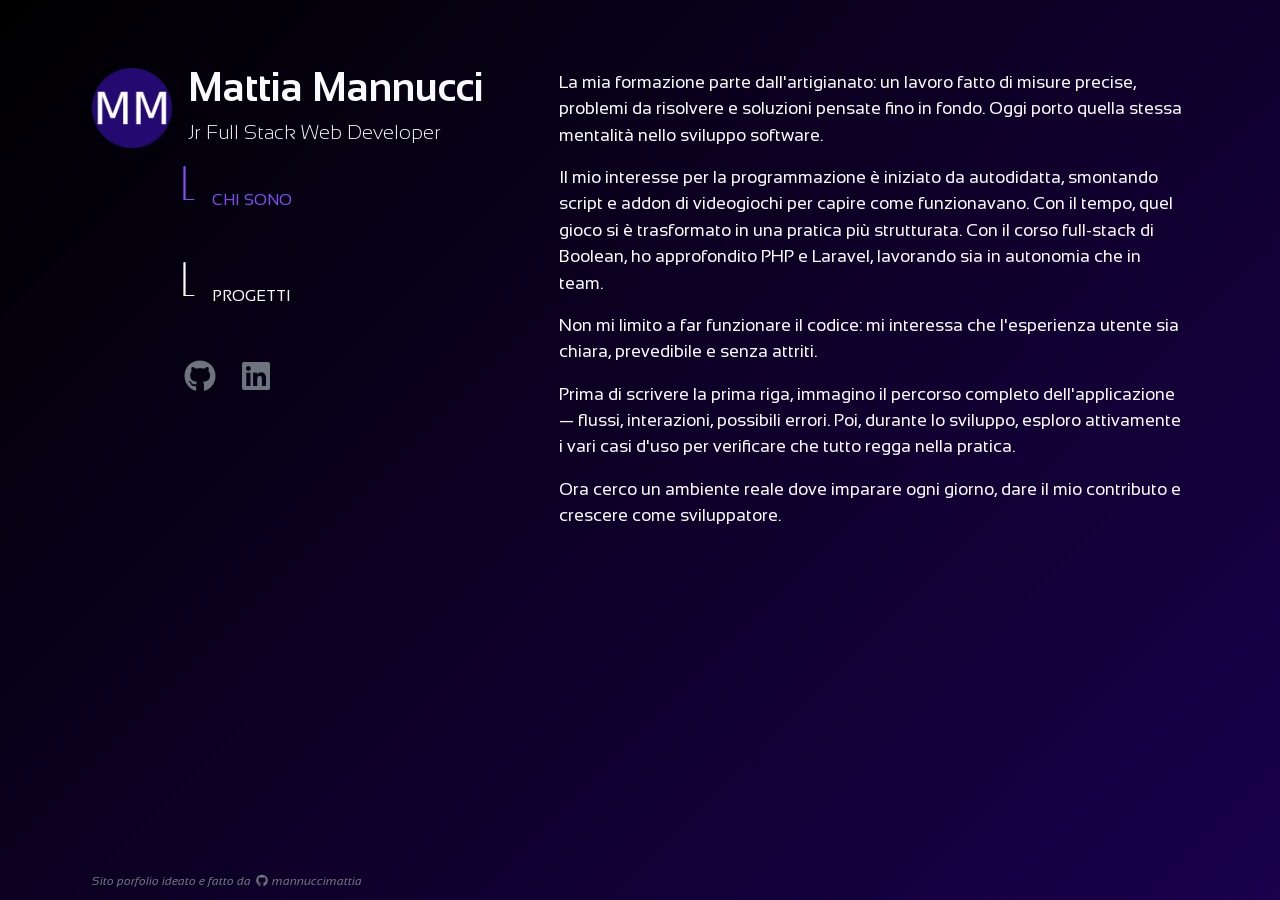
==== index.html @ af2eace0 "first commit" ====
<!doctype html>
<html lang="it">

<head>
  <meta charset="UTF-8" />
  <link rel="shortcut icon" href="favicon.ico" type="image/x-icon">
  <meta name="viewport" content="width=device-width, initial-scale=1.0" />
  <title>Mattia Mannucci | Web Portfolio</title>
  <link rel="preconnect" href="https://fonts.googleapis.com">
  <link rel="preconnect" href="https://fonts.gstatic.com" crossorigin>
  <link
    href="https://fonts.googleapis.com/css2?family=Sansation:ital,wght@0,300;0,400;0,700;1,300;1,400;1,700&display=swap"
    rel="stylesheet">
  <script type="module" crossorigin src="/assets/index-CWv9zRzU.js"></script>
  <link rel="stylesheet" crossorigin href="/assets/index-C4vJf8be.css">
</head>

<body>
  <div id="root"></div>
</body>

</html>
---- assets/index-C4vJf8be.css ----
@charset "UTF-8";#app{background:#000;background:linear-gradient(135deg,#000,#1a004d);height:100vh;padding:8rem 10rem;box-sizing:border-box;font-family:Sansation,sans-serif;position:relative}hr{color:#7b4ff0!important}.btn-outline-primary{color:#7b4ff0!important;border-color:#7b4ff0!important;--bs-btn-active-bg: #7b4ff0 !important;--bs-btn-active-color: #fff !important}.btn.active{color:#fff!important}.btn-outline-primary:hover{color:#fff!important;background-color:#7a4ff096!important}header{height:100%}#header-logo{width:80px;aspect-ratio:1/1}header .mid,header .end{padding-left:5.5rem}.nav-item{cursor:pointer;margin:1rem 0;width:120px}.nav-item svg{translate:0 -50%}.nav-link.active{color:#7b4ff0!important}a.fa-brands{font-size:2rem;margin:1rem 1rem 0 0}.nav-item:hover,a.fa-brands:hover,.github-link:hover,.github-link:hover a{color:#471d9b!important}.main-container{max-height:calc(100vh - 16rem);overflow-y:auto;overflow-x:hidden;padding-top:.3rem}.detail-container{width:90%;margin:0 auto;max-height:calc(100vh - 16rem);overflow-y:auto;box-sizing:border-box;padding-right:calc(var(--sb-width) + var(--sb-gap));scrollbar-gutter:stable both-edges}.about-me{font-size:1.1rem}.main-container img,.main-container .project-card{max-width:100%;box-sizing:border-box}.project-card{width:70%;margin:0 auto;border:1px #471d9b solid;transition:ease-in-out .3s}.project-card:hover{cursor:pointer;-webkit-box-shadow:0px 0px 20px 0px rgba(255,255,255,.4);box-shadow:0 0 20px #fff6}.text-bg-main{background-color:#471d9b}.carousel-item>img{border-radius:1rem}.features-list{list-style:none}.feature{margin-bottom:.5rem}.feature:before{content:"🖈 ";color:#7b4ff0}.github-link,.github-link a{color:#6c757d}footer{position:absolute;bottom:10px;font-size:.75rem;color:#6c757d;width:90vw!important}.loader-wrapper{position:absolute;top:30vh;left:50%}.loader{color:#7b4ff0;box-shadow:-10px -10px 0 5px,-10px -10px 0 5px,-10px -10px 0 5px,-10px -10px 0 5px;animation:loader-38 1s infinite}@keyframes loader-38{0%{box-shadow:-10px -10px 0 5px,-10px -10px 0 5px,-10px -10px 0 5px,-10px -10px 0 5px}8.33%{box-shadow:-10px -10px 0 5px,10px -10px 0 5px,10px -10px 0 5px,10px -10px 0 5px}16.66%{box-shadow:-10px -10px 0 5px,10px -10px 0 5px,10px 10px 0 5px,10px 10px 0 5px}24.99%{box-shadow:-10px -10px 0 5px,10px -10px 0 5px,10px 10px 0 5px,-10px 10px 0 5px}33.32%{box-shadow:-10px -10px 0 5px,10px -10px 0 5px,10px 10px 0 5px,-10px -10px 0 5px}41.65%{box-shadow:10px -10px 0 5px,10px -10px 0 5px,10px 10px 0 5px,10px -10px 0 5px}49.98%{box-shadow:10px 10px 0 5px,10px 10px 0 5px,10px 10px 0 5px,10px 10px 0 5px}58.31%{box-shadow:-10px 10px 0 5px,-10px 10px 0 5px,10px 10px 0 5px,-10px 10px 0 5px}66.64%{box-shadow:-10px -10px 0 5px,-10px -10px 0 5px,10px 10px 0 5px,-10px 10px 0 5px}74.97%{box-shadow:-10px -10px 0 5px,10px -10px 0 5px,10px 10px 0 5px,-10px 10px 0 5px}83.3%{box-shadow:-10px -10px 0 5px,10px 10px 0 5px,10px 10px 0 5px,-10px 10px 0 5px}91.63%{box-shadow:-10px -10px 0 5px,-10px 10px 0 5px,-10px 10px 0 5px,-10px 10px 0 5px}to{box-shadow:-10px -10px 0 5px,-10px -10px 0 5px,-10px -10px 0 5px,-10px -10px 0 5px}}:root{--sb-thumb: #471d9b;--sb-thumb-hover: #5f35d1;--sb-track: rgba(255, 255, 255, .04);--sb-width: 12px;--sb-gap: 8px}.main-container{scrollbar-width:none}.detail-container,html,body{scrollbar-width:thin;scrollbar-color:var(--sb-thumb) var(--sb-track)}.main-container::-webkit-scrollbar{width:0;height:0;display:none}.detail-container::-webkit-scrollbar,html::-webkit-scrollbar,body::-webkit-scrollbar{width:var(--sb-width);height:var(--sb-width)}.detail-container::-webkit-scrollbar-track,html::-webkit-scrollbar-track,body::-webkit-scrollbar-track{background:var(--sb-track);border-radius:999px}.detail-container::-webkit-scrollbar-thumb,html::-webkit-scrollbar-thumb,body::-webkit-scrollbar-thumb{background:linear-gradient(180deg,var(--sb-thumb),var(--sb-thumb-hover));border-radius:999px;border:3px solid rgba(0,0,0,0);background-clip:padding-box}.detail-container::-webkit-scrollbar-thumb:hover,html::-webkit-scrollbar-thumb:hover,body::-webkit-scrollbar-thumb:hover{background:var(--sb-thumb-hover)}@media(pointer:coarse){:root{--sb-width: 16px}}@media(prefers-contrast:more){:root{--sb-track: rgba(255, 255, 255, .06);--sb-thumb: #5b29c4;--sb-thumb-hover: #7b4ff0}}@media(max-width:1599.98px){#app{padding:4rem 5rem}.main-container,.detail-container{max-height:calc(100vh - 8rem)}.detail-container{width:100%}}@media(max-width:1199.98px){#app{padding:3rem 2rem!important}.main-container,.detail-container{max-height:calc(100vh - 6rem)}.project-card img{margin-bottom:1rem}.detail-container .btn.rounded-end-0,.detail-container .btn.rounded-start-0{border-top-right-radius:var(--bs-border-radius-pill)!important;border-top-left-radius:var(--bs-border-radius-pill)!important;border-bottom-right-radius:var(--bs-border-radius-pill)!important;border-bottom-left-radius:var(--bs-border-radius-pill)!important;margin:.5rem 0}}@media(max-width:991.98px){#app{height:auto!important;min-height:100vh!important;padding:2rem!important}.main-container,.detail-container{max-height:none!important;overflow:visible!important;overflow-y:visible!important;padding-right:0!important;scrollbar-gutter:auto!important}.main-container,.detail-container{-ms-overflow-style:auto!important;scrollbar-width:auto!important}.main-container::-webkit-scrollbar,.detail-container::-webkit-scrollbar{width:auto!important;height:auto!important;display:block!important}html,body{height:auto!important;overflow:auto!important}.detail-container .btn.rounded-end-0{border-top-right-radius:0!important;border-bottom-right-radius:0!important;margin:.5rem 0}.detail-container .btn.rounded-start-0{border-top-left-radius:0!important;border-bottom-left-radius:0!important;margin:.5rem 0}footer{bottom:0}}@media(max-width:575.98px){.detail-container .btn.rounded-end-0,.detail-container .btn.rounded-start-0{border-top-right-radius:var(--bs-border-radius-pill)!important;border-top-left-radius:var(--bs-border-radius-pill)!important;border-bottom-right-radius:var(--bs-border-radius-pill)!important;border-bottom-left-radius:var(--bs-border-radius-pill)!important;margin:.5rem 0}.loader-wrapper{top:20vh}}/*!
* Bootstrap  v5.3.8 (https://getbootstrap.com/)
* Copyright 2011-2025 The Bootstrap Authors
* Licensed under MIT (https://github.com/twbs/bootstrap/blob/main/LICENSE)
*/:root,[data-bs-theme=light]{--bs-blue:#0d6efd;--bs-indigo:#6610f2;--bs-purple:#6f42c1;--bs-pink:#d63384;--bs-red:#dc3545;--bs-orange:#fd7e14;--bs-yellow:#ffc107;--bs-green:#198754;--bs-teal:#20c997;--bs-cyan:#0dcaf0;--bs-black:#000;--bs-white:#fff;--bs-gray:#6c757d;--bs-gray-dark:#343a40;--bs-gray-100:#f8f9fa;--bs-gray-200:#e9ecef;--bs-gray-300:#dee2e6;--bs-gray-400:#ced4da;--bs-gray-500:#adb5bd;--bs-gray-600:#6c757d;--bs-gray-700:#495057;--bs-gray-800:#343a40;--bs-gray-900:#212529;--bs-primary:#0d6efd;--bs-secondary:#6c757d;--bs-success:#198754;--bs-info:#0dcaf0;--bs-warning:#ffc107;--bs-danger:#dc3545;--bs-light:#f8f9fa;--bs-dark:#212529;--bs-primary-rgb:13,110,253;--bs-secondary-rgb:108,117,125;--bs-success-rgb:25,135,84;--bs-info-rgb:13,202,240;--bs-warning-rgb:255,193,7;--bs-danger-rgb:220,53,69;--bs-light-rgb:248,249,250;--bs-dark-rgb:33,37,41;--bs-primary-text-emphasis:#052c65;--bs-secondary-text-emphasis:#2b2f32;--bs-success-text-emphasis:#0a3622;--bs-info-text-emphasis:#055160;--bs-warning-text-emphasis:#664d03;--bs-danger-text-emphasis:#58151c;--bs-light-text-emphasis:#495057;--bs-dark-text-emphasis:#495057;--bs-primary-bg-subtle:#cfe2ff;--bs-secondary-bg-subtle:#e2e3e5;--bs-success-bg-subtle:#d1e7dd;--bs-info-bg-subtle:#cff4fc;--bs-warning-bg-subtle:#fff3cd;--bs-danger-bg-subtle:#f8d7da;--bs-light-bg-subtle:#fcfcfd;--bs-dark-bg-subtle:#ced4da;--bs-primary-border-subtle:#9ec5fe;--bs-secondary-border-subtle:#c4c8cb;--bs-success-border-subtle:#a3cfbb;--bs-info-border-subtle:#9eeaf9;--bs-warning-border-subtle:#ffe69c;--bs-danger-border-subtle:#f1aeb5;--bs-light-border-subtle:#e9ecef;--bs-dark-border-subtle:#adb5bd;--bs-white-rgb:255,255,255;--bs-black-rgb:0,0,0;--bs-font-sans-serif:system-ui,-apple-system,"Segoe UI",Roboto,"Helvetica Neue","Noto Sans","Liberation Sans",Arial,sans-serif,"Apple Color Emoji","Segoe UI Emoji","Segoe UI Symbol","Noto Color Emoji";--bs-font-monospace:SFMono-Regular,Menlo,Monaco,Consolas,"Liberation Mono","Courier New",monospace;--bs-gradient:linear-gradient(180deg, rgba(255, 255, 255, .15), rgba(255, 255, 255, 0));--bs-body-font-family:var(--bs-font-sans-serif);--bs-body-font-size:1rem;--bs-body-font-weight:400;--bs-body-line-height:1.5;--bs-body-color:#212529;--bs-body-color-rgb:33,37,41;--bs-body-bg:#fff;--bs-body-bg-rgb:255,255,255;--bs-emphasis-color:#000;--bs-emphasis-color-rgb:0,0,0;--bs-secondary-color:rgba(33, 37, 41, .75);--bs-secondary-color-rgb:33,37,41;--bs-secondary-bg:#e9ecef;--bs-secondary-bg-rgb:233,236,239;--bs-tertiary-color:rgba(33, 37, 41, .5);--bs-tertiary-color-rgb:33,37,41;--bs-tertiary-bg:#f8f9fa;--bs-tertiary-bg-rgb:248,249,250;--bs-heading-color:inherit;--bs-link-color:#0d6efd;--bs-link-color-rgb:13,110,253;--bs-link-decoration:underline;--bs-link-hover-color:#0a58ca;--bs-link-hover-color-rgb:10,88,202;--bs-code-color:#d63384;--bs-highlight-color:#212529;--bs-highlight-bg:#fff3cd;--bs-border-width:1px;--bs-border-style:solid;--bs-border-color:#dee2e6;--bs-border-color-translucent:rgba(0, 0, 0, .175);--bs-border-radius:.375rem;--bs-border-radius-sm:.25rem;--bs-border-radius-lg:.5rem;--bs-border-radius-xl:1rem;--bs-border-radius-xxl:2rem;--bs-border-radius-2xl:var(--bs-border-radius-xxl);--bs-border-radius-pill:50rem;--bs-box-shadow:0 .5rem 1rem rgba(0, 0, 0, .15);--bs-box-shadow-sm:0 .125rem .25rem rgba(0, 0, 0, .075);--bs-box-shadow-lg:0 1rem 3rem rgba(0, 0, 0, .175);--bs-box-shadow-inset:inset 0 1px 2px rgba(0, 0, 0, .075);--bs-focus-ring-width:.25rem;--bs-focus-ring-opacity:.25;--bs-focus-ring-color:rgba(13, 110, 253, .25);--bs-form-valid-color:#198754;--bs-form-valid-border-color:#198754;--bs-form-invalid-color:#dc3545;--bs-form-invalid-border-color:#dc3545}[data-bs-theme=dark]{color-scheme:dark;--bs-body-color:#dee2e6;--bs-body-color-rgb:222,226,230;--bs-body-bg:#212529;--bs-body-bg-rgb:33,37,41;--bs-emphasis-color:#fff;--bs-emphasis-color-rgb:255,255,255;--bs-secondary-color:rgba(222, 226, 230, .75);--bs-secondary-color-rgb:222,226,230;--bs-secondary-bg:#343a40;--bs-secondary-bg-rgb:52,58,64;--bs-tertiary-color:rgba(222, 226, 230, .5);--bs-tertiary-color-rgb:222,226,230;--bs-tertiary-bg:#2b3035;--bs-tertiary-bg-rgb:43,48,53;--bs-primary-text-emphasis:#6ea8fe;--bs-secondary-text-emphasis:#a7acb1;--bs-success-text-emphasis:#75b798;--bs-info-text-emphasis:#6edff6;--bs-warning-text-emphasis:#ffda6a;--bs-danger-text-emphasis:#ea868f;--bs-light-text-emphasis:#f8f9fa;--bs-dark-text-emphasis:#dee2e6;--bs-primary-bg-subtle:#031633;--bs-secondary-bg-subtle:#161719;--bs-success-bg-subtle:#051b11;--bs-info-bg-subtle:#032830;--bs-warning-bg-subtle:#332701;--bs-danger-bg-subtle:#2c0b0e;--bs-light-bg-subtle:#343a40;--bs-dark-bg-subtle:#1a1d20;--bs-primary-border-subtle:#084298;--bs-secondary-border-subtle:#41464b;--bs-success-border-subtle:#0f5132;--bs-info-border-subtle:#087990;--bs-warning-border-subtle:#997404;--bs-danger-border-subtle:#842029;--bs-light-border-subtle:#495057;--bs-dark-border-subtle:#343a40;--bs-heading-color:inherit;--bs-link-color:#6ea8fe;--bs-link-hover-color:#8bb9fe;--bs-link-color-rgb:110,168,254;--bs-link-hover-color-rgb:139,185,254;--bs-code-color:#e685b5;--bs-highlight-color:#dee2e6;--bs-highlight-bg:#664d03;--bs-border-color:#495057;--bs-border-color-translucent:rgba(255, 255, 255, .15);--bs-form-valid-color:#75b798;--bs-form-valid-border-color:#75b798;--bs-form-invalid-color:#ea868f;--bs-form-invalid-border-color:#ea868f}*,:after,:before{box-sizing:border-box}@media(prefers-reduced-motion:no-preference){:root{scroll-behavior:smooth}}body{margin:0;font-family:var(--bs-body-font-family);font-size:var(--bs-body-font-size);font-weight:var(--bs-body-font-weight);line-height:var(--bs-body-line-height);color:var(--bs-body-color);text-align:var(--bs-body-text-align);background-color:var(--bs-body-bg);-webkit-text-size-adjust:100%;-webkit-tap-highlight-color:transparent}hr{margin:1rem 0;color:inherit;border:0;border-top:var(--bs-border-width) solid;opacity:.25}.h1,.h2,.h3,.h4,.h5,.h6,h1,h2,h3,h4,h5,h6{margin-top:0;margin-bottom:.5rem;font-weight:500;line-height:1.2;color:var(--bs-heading-color)}.h1,h1{font-size:calc(1.375rem + 1.5vw)}@media(min-width:1200px){.h1,h1{font-size:2.5rem}}.h2,h2{font-size:calc(1.325rem + .9vw)}@media(min-width:1200px){.h2,h2{font-size:2rem}}.h3,h3{font-size:calc(1.3rem + .6vw)}@media(min-width:1200px){.h3,h3{font-size:1.75rem}}.h4,h4{font-size:calc(1.275rem + .3vw)}@media(min-width:1200px){.h4,h4{font-size:1.5rem}}.h5,h5{font-size:1.25rem}.h6,h6{font-size:1rem}p{margin-top:0;margin-bottom:1rem}abbr[title]{-webkit-text-decoration:underline dotted;text-decoration:underline dotted;cursor:help;-webkit-text-decoration-skip-ink:none;text-decoration-skip-ink:none}address{margin-bottom:1rem;font-style:normal;line-height:inherit}ol,ul{padding-left:2rem}dl,ol,ul{margin-top:0;margin-bottom:1rem}ol ol,ol ul,ul ol,ul ul{margin-bottom:0}dt{font-weight:700}dd{margin-bottom:.5rem;margin-left:0}blockquote{margin:0 0 1rem}b,strong{font-weight:bolder}.small,small{font-size:.875em}.mark,mark{padding:.1875em;color:var(--bs-highlight-color);background-color:var(--bs-highlight-bg)}sub,sup{position:relative;font-size:.75em;line-height:0;vertical-align:baseline}sub{bottom:-.25em}sup{top:-.5em}a{color:rgba(var(--bs-link-color-rgb),var(--bs-link-opacity,1));text-decoration:underline}a:hover{--bs-link-color-rgb:var(--bs-link-hover-color-rgb)}a:not([href]):not([class]),a:not([href]):not([class]):hover{color:inherit;text-decoration:none}code,kbd,pre,samp{font-family:var(--bs-font-monospace);font-size:1em}pre{display:block;margin-top:0;margin-bottom:1rem;overflow:auto;font-size:.875em}pre code{font-size:inherit;color:inherit;word-break:normal}code{font-size:.875em;color:var(--bs-code-color);word-wrap:break-word}a>code{color:inherit}kbd{padding:.1875rem .375rem;font-size:.875em;color:var(--bs-body-bg);background-color:var(--bs-body-color);border-radius:.25rem}kbd kbd{padding:0;font-size:1em}figure{margin:0 0 1rem}img,svg{vertical-align:middle}table{caption-side:bottom;border-collapse:collapse}caption{padding-top:.5rem;padding-bottom:.5rem;color:var(--bs-secondary-color);text-align:left}th{text-align:inherit;text-align:-webkit-match-parent}tbody,td,tfoot,th,thead,tr{border-color:inherit;border-style:solid;border-width:0}label{display:inline-block}button{border-radius:0}button:focus:not(:focus-visible){outline:0}button,input,optgroup,select,textarea{margin:0;font-family:inherit;font-size:inherit;line-height:inherit}button,select{text-transform:none}[role=button]{cursor:pointer}select{word-wrap:normal}select:disabled{opacity:1}[list]:not([type=date]):not([type=datetime-local]):not([type=month]):not([type=week]):not([type=time])::-webkit-calendar-picker-indicator{display:none!important}[type=button],[type=reset],[type=submit],button{-webkit-appearance:button}[type=button]:not(:disabled),[type=reset]:not(:disabled),[type=submit]:not(:disabled),button:not(:disabled){cursor:pointer}::-moz-focus-inner{padding:0;border-style:none}textarea{resize:vertical}fieldset{min-width:0;padding:0;margin:0;border:0}legend{float:left;width:100%;padding:0;margin-bottom:.5rem;line-height:inherit;font-size:calc(1.275rem + .3vw)}@media(min-width:1200px){legend{font-size:1.5rem}}legend+*{clear:left}::-webkit-datetime-edit-day-field,::-webkit-datetime-edit-fields-wrapper,::-webkit-datetime-edit-hour-field,::-webkit-datetime-edit-minute,::-webkit-datetime-edit-month-field,::-webkit-datetime-edit-text,::-webkit-datetime-edit-year-field{padding:0}::-webkit-inner-spin-button{height:auto}[type=search]{-webkit-appearance:textfield;outline-offset:-2px}[type=search]::-webkit-search-cancel-button{cursor:pointer;filter:grayscale(1)}::-webkit-search-decoration{-webkit-appearance:none}::-webkit-color-swatch-wrapper{padding:0}::-webkit-file-upload-button{font:inherit;-webkit-appearance:button}::file-selector-button{font:inherit;-webkit-appearance:button}output{display:inline-block}iframe{border:0}summary{display:list-item;cursor:pointer}progress{vertical-align:baseline}[hidden]{display:none!important}.lead{font-size:1.25rem;font-weight:300}.display-1{font-weight:300;line-height:1.2;font-size:calc(1.625rem + 4.5vw)}@media(min-width:1200px){.display-1{font-size:5rem}}.display-2{font-weight:300;line-height:1.2;font-size:calc(1.575rem + 3.9vw)}@media(min-width:1200px){.display-2{font-size:4.5rem}}.display-3{font-weight:300;line-height:1.2;font-size:calc(1.525rem + 3.3vw)}@media(min-width:1200px){.display-3{font-size:4rem}}.display-4{font-weight:300;line-height:1.2;font-size:calc(1.475rem + 2.7vw)}@media(min-width:1200px){.display-4{font-size:3.5rem}}.display-5{font-weight:300;line-height:1.2;font-size:calc(1.425rem + 2.1vw)}@media(min-width:1200px){.display-5{font-size:3rem}}.display-6{font-weight:300;line-height:1.2;font-size:calc(1.375rem + 1.5vw)}@media(min-width:1200px){.display-6{font-size:2.5rem}}.list-unstyled,.list-inline{padding-left:0;list-style:none}.list-inline-item{display:inline-block}.list-inline-item:not(:last-child){margin-right:.5rem}.initialism{font-size:.875em;text-transform:uppercase}.blockquote{margin-bottom:1rem;font-size:1.25rem}.blockquote>:last-child{margin-bottom:0}.blockquote-footer{margin-top:-1rem;margin-bottom:1rem;font-size:.875em;color:#6c757d}.blockquote-footer:before{content:"— "}.img-fluid{max-width:100%;height:auto}.img-thumbnail{padding:.25rem;background-color:var(--bs-body-bg);border:var(--bs-border-width) solid var(--bs-border-color);border-radius:var(--bs-border-radius);max-width:100%;height:auto}.figure{display:inline-block}.figure-img{margin-bottom:.5rem;line-height:1}.figure-caption{font-size:.875em;color:var(--bs-secondary-color)}.container,.container-fluid,.container-lg,.container-md,.container-sm,.container-xl,.container-xxl{--bs-gutter-x:1.5rem;--bs-gutter-y:0;width:100%;padding-right:calc(var(--bs-gutter-x) * .5);padding-left:calc(var(--bs-gutter-x) * .5);margin-right:auto;margin-left:auto}@media(min-width:576px){.container,.container-sm{max-width:540px}}@media(min-width:768px){.container,.container-md,.container-sm{max-width:720px}}@media(min-width:992px){.container,.container-lg,.container-md,.container-sm{max-width:960px}}@media(min-width:1200px){.container,.container-lg,.container-md,.container-sm,.container-xl{max-width:1140px}}@media(min-width:1400px){.container,.container-lg,.container-md,.container-sm,.container-xl,.container-xxl{max-width:1320px}}:root{--bs-breakpoint-xs:0;--bs-breakpoint-sm:576px;--bs-breakpoint-md:768px;--bs-breakpoint-lg:992px;--bs-breakpoint-xl:1200px;--bs-breakpoint-xxl:1400px}.row{--bs-gutter-x:1.5rem;--bs-gutter-y:0;display:flex;flex-wrap:wrap;margin-top:calc(-1 * var(--bs-gutter-y));margin-right:calc(-.5 * var(--bs-gutter-x));margin-left:calc(-.5 * var(--bs-gutter-x))}.row>*{flex-shrink:0;width:100%;max-width:100%;padding-right:calc(var(--bs-gutter-x) * .5);padding-left:calc(var(--bs-gutter-x) * .5);margin-top:var(--bs-gutter-y)}.col{flex:1 0 0}.row-cols-auto>*{flex:0 0 auto;width:auto}.row-cols-1>*{flex:0 0 auto;width:100%}.row-cols-2>*{flex:0 0 auto;width:50%}.row-cols-3>*{flex:0 0 auto;width:33.33333333%}.row-cols-4>*{flex:0 0 auto;width:25%}.row-cols-5>*{flex:0 0 auto;width:20%}.row-cols-6>*{flex:0 0 auto;width:16.66666667%}.col-auto{flex:0 0 auto;width:auto}.col-1{flex:0 0 auto;width:8.33333333%}.col-2{flex:0 0 auto;width:16.66666667%}.col-3{flex:0 0 auto;width:25%}.col-4{flex:0 0 auto;width:33.33333333%}.col-5{flex:0 0 auto;width:41.66666667%}.col-6{flex:0 0 auto;width:50%}.col-7{flex:0 0 auto;width:58.33333333%}.col-8{flex:0 0 auto;width:66.66666667%}.col-9{flex:0 0 auto;width:75%}.col-10{flex:0 0 auto;width:83.33333333%}.col-11{flex:0 0 auto;width:91.66666667%}.col-12{flex:0 0 auto;width:100%}.offset-1{margin-left:8.33333333%}.offset-2{margin-left:16.66666667%}.offset-3{margin-left:25%}.offset-4{margin-left:33.33333333%}.offset-5{margin-left:41.66666667%}.offset-6{margin-left:50%}.offset-7{margin-left:58.33333333%}.offset-8{margin-left:66.66666667%}.offset-9{margin-left:75%}.offset-10{margin-left:83.33333333%}.offset-11{margin-left:91.66666667%}.g-0,.gx-0{--bs-gutter-x:0}.g-0,.gy-0{--bs-gutter-y:0}.g-1,.gx-1{--bs-gutter-x:.25rem}.g-1,.gy-1{--bs-gutter-y:.25rem}.g-2,.gx-2{--bs-gutter-x:.5rem}.g-2,.gy-2{--bs-gutter-y:.5rem}.g-3,.gx-3{--bs-gutter-x:1rem}.g-3,.gy-3{--bs-gutter-y:1rem}.g-4,.gx-4{--bs-gutter-x:1.5rem}.g-4,.gy-4{--bs-gutter-y:1.5rem}.g-5,.gx-5{--bs-gutter-x:3rem}.g-5,.gy-5{--bs-gutter-y:3rem}@media(min-width:576px){.col-sm{flex:1 0 0}.row-cols-sm-auto>*{flex:0 0 auto;width:auto}.row-cols-sm-1>*{flex:0 0 auto;width:100%}.row-cols-sm-2>*{flex:0 0 auto;width:50%}.row-cols-sm-3>*{flex:0 0 auto;width:33.33333333%}.row-cols-sm-4>*{flex:0 0 auto;width:25%}.row-cols-sm-5>*{flex:0 0 auto;width:20%}.row-cols-sm-6>*{flex:0 0 auto;width:16.66666667%}.col-sm-auto{flex:0 0 auto;width:auto}.col-sm-1{flex:0 0 auto;width:8.33333333%}.col-sm-2{flex:0 0 auto;width:16.66666667%}.col-sm-3{flex:0 0 auto;width:25%}.col-sm-4{flex:0 0 auto;width:33.33333333%}.col-sm-5{flex:0 0 auto;width:41.66666667%}.col-sm-6{flex:0 0 auto;width:50%}.col-sm-7{flex:0 0 auto;width:58.33333333%}.col-sm-8{flex:0 0 auto;width:66.66666667%}.col-sm-9{flex:0 0 auto;width:75%}.col-sm-10{flex:0 0 auto;width:83.33333333%}.col-sm-11{flex:0 0 auto;width:91.66666667%}.col-sm-12{flex:0 0 auto;width:100%}.offset-sm-0{margin-left:0}.offset-sm-1{margin-left:8.33333333%}.offset-sm-2{margin-left:16.66666667%}.offset-sm-3{margin-left:25%}.offset-sm-4{margin-left:33.33333333%}.offset-sm-5{margin-left:41.66666667%}.offset-sm-6{margin-left:50%}.offset-sm-7{margin-left:58.33333333%}.offset-sm-8{margin-left:66.66666667%}.offset-sm-9{margin-left:75%}.offset-sm-10{margin-left:83.33333333%}.offset-sm-11{margin-left:91.66666667%}.g-sm-0,.gx-sm-0{--bs-gutter-x:0}.g-sm-0,.gy-sm-0{--bs-gutter-y:0}.g-sm-1,.gx-sm-1{--bs-gutter-x:.25rem}.g-sm-1,.gy-sm-1{--bs-gutter-y:.25rem}.g-sm-2,.gx-sm-2{--bs-gutter-x:.5rem}.g-sm-2,.gy-sm-2{--bs-gutter-y:.5rem}.g-sm-3,.gx-sm-3{--bs-gutter-x:1rem}.g-sm-3,.gy-sm-3{--bs-gutter-y:1rem}.g-sm-4,.gx-sm-4{--bs-gutter-x:1.5rem}.g-sm-4,.gy-sm-4{--bs-gutter-y:1.5rem}.g-sm-5,.gx-sm-5{--bs-gutter-x:3rem}.g-sm-5,.gy-sm-5{--bs-gutter-y:3rem}}@media(min-width:768px){.col-md{flex:1 0 0}.row-cols-md-auto>*{flex:0 0 auto;width:auto}.row-cols-md-1>*{flex:0 0 auto;width:100%}.row-cols-md-2>*{flex:0 0 auto;width:50%}.row-cols-md-3>*{flex:0 0 auto;width:33.33333333%}.row-cols-md-4>*{flex:0 0 auto;width:25%}.row-cols-md-5>*{flex:0 0 auto;width:20%}.row-cols-md-6>*{flex:0 0 auto;width:16.66666667%}.col-md-auto{flex:0 0 auto;width:auto}.col-md-1{flex:0 0 auto;width:8.33333333%}.col-md-2{flex:0 0 auto;width:16.66666667%}.col-md-3{flex:0 0 auto;width:25%}.col-md-4{flex:0 0 auto;width:33.33333333%}.col-md-5{flex:0 0 auto;width:41.66666667%}.col-md-6{flex:0 0 auto;width:50%}.col-md-7{flex:0 0 auto;width:58.33333333%}.col-md-8{flex:0 0 auto;width:66.66666667%}.col-md-9{flex:0 0 auto;width:75%}.col-md-10{flex:0 0 auto;width:83.33333333%}.col-md-11{flex:0 0 auto;width:91.66666667%}.col-md-12{flex:0 0 auto;width:100%}.offset-md-0{margin-left:0}.offset-md-1{margin-left:8.33333333%}.offset-md-2{margin-left:16.66666667%}.offset-md-3{margin-left:25%}.offset-md-4{margin-left:33.33333333%}.offset-md-5{margin-left:41.66666667%}.offset-md-6{margin-left:50%}.offset-md-7{margin-left:58.33333333%}.offset-md-8{margin-left:66.66666667%}.offset-md-9{margin-left:75%}.offset-md-10{margin-left:83.33333333%}.offset-md-11{margin-left:91.66666667%}.g-md-0,.gx-md-0{--bs-gutter-x:0}.g-md-0,.gy-md-0{--bs-gutter-y:0}.g-md-1,.gx-md-1{--bs-gutter-x:.25rem}.g-md-1,.gy-md-1{--bs-gutter-y:.25rem}.g-md-2,.gx-md-2{--bs-gutter-x:.5rem}.g-md-2,.gy-md-2{--bs-gutter-y:.5rem}.g-md-3,.gx-md-3{--bs-gutter-x:1rem}.g-md-3,.gy-md-3{--bs-gutter-y:1rem}.g-md-4,.gx-md-4{--bs-gutter-x:1.5rem}.g-md-4,.gy-md-4{--bs-gutter-y:1.5rem}.g-md-5,.gx-md-5{--bs-gutter-x:3rem}.g-md-5,.gy-md-5{--bs-gutter-y:3rem}}@media(min-width:992px){.col-lg{flex:1 0 0}.row-cols-lg-auto>*{flex:0 0 auto;width:auto}.row-cols-lg-1>*{flex:0 0 auto;width:100%}.row-cols-lg-2>*{flex:0 0 auto;width:50%}.row-cols-lg-3>*{flex:0 0 auto;width:33.33333333%}.row-cols-lg-4>*{flex:0 0 auto;width:25%}.row-cols-lg-5>*{flex:0 0 auto;width:20%}.row-cols-lg-6>*{flex:0 0 auto;width:16.66666667%}.col-lg-auto{flex:0 0 auto;width:auto}.col-lg-1{flex:0 0 auto;width:8.33333333%}.col-lg-2{flex:0 0 auto;width:16.66666667%}.col-lg-3{flex:0 0 auto;width:25%}.col-lg-4{flex:0 0 auto;width:33.33333333%}.col-lg-5{flex:0 0 auto;width:41.66666667%}.col-lg-6{flex:0 0 auto;width:50%}.col-lg-7{flex:0 0 auto;width:58.33333333%}.col-lg-8{flex:0 0 auto;width:66.66666667%}.col-lg-9{flex:0 0 auto;width:75%}.col-lg-10{flex:0 0 auto;width:83.33333333%}.col-lg-11{flex:0 0 auto;width:91.66666667%}.col-lg-12{flex:0 0 auto;width:100%}.offset-lg-0{margin-left:0}.offset-lg-1{margin-left:8.33333333%}.offset-lg-2{margin-left:16.66666667%}.offset-lg-3{margin-left:25%}.offset-lg-4{margin-left:33.33333333%}.offset-lg-5{margin-left:41.66666667%}.offset-lg-6{margin-left:50%}.offset-lg-7{margin-left:58.33333333%}.offset-lg-8{margin-left:66.66666667%}.offset-lg-9{margin-left:75%}.offset-lg-10{margin-left:83.33333333%}.offset-lg-11{margin-left:91.66666667%}.g-lg-0,.gx-lg-0{--bs-gutter-x:0}.g-lg-0,.gy-lg-0{--bs-gutter-y:0}.g-lg-1,.gx-lg-1{--bs-gutter-x:.25rem}.g-lg-1,.gy-lg-1{--bs-gutter-y:.25rem}.g-lg-2,.gx-lg-2{--bs-gutter-x:.5rem}.g-lg-2,.gy-lg-2{--bs-gutter-y:.5rem}.g-lg-3,.gx-lg-3{--bs-gutter-x:1rem}.g-lg-3,.gy-lg-3{--bs-gutter-y:1rem}.g-lg-4,.gx-lg-4{--bs-gutter-x:1.5rem}.g-lg-4,.gy-lg-4{--bs-gutter-y:1.5rem}.g-lg-5,.gx-lg-5{--bs-gutter-x:3rem}.g-lg-5,.gy-lg-5{--bs-gutter-y:3rem}}@media(min-width:1200px){.col-xl{flex:1 0 0}.row-cols-xl-auto>*{flex:0 0 auto;width:auto}.row-cols-xl-1>*{flex:0 0 auto;width:100%}.row-cols-xl-2>*{flex:0 0 auto;width:50%}.row-cols-xl-3>*{flex:0 0 auto;width:33.33333333%}.row-cols-xl-4>*{flex:0 0 auto;width:25%}.row-cols-xl-5>*{flex:0 0 auto;width:20%}.row-cols-xl-6>*{flex:0 0 auto;width:16.66666667%}.col-xl-auto{flex:0 0 auto;width:auto}.col-xl-1{flex:0 0 auto;width:8.33333333%}.col-xl-2{flex:0 0 auto;width:16.66666667%}.col-xl-3{flex:0 0 auto;width:25%}.col-xl-4{flex:0 0 auto;width:33.33333333%}.col-xl-5{flex:0 0 auto;width:41.66666667%}.col-xl-6{flex:0 0 auto;width:50%}.col-xl-7{flex:0 0 auto;width:58.33333333%}.col-xl-8{flex:0 0 auto;width:66.66666667%}.col-xl-9{flex:0 0 auto;width:75%}.col-xl-10{flex:0 0 auto;width:83.33333333%}.col-xl-11{flex:0 0 auto;width:91.66666667%}.col-xl-12{flex:0 0 auto;width:100%}.offset-xl-0{margin-left:0}.offset-xl-1{margin-left:8.33333333%}.offset-xl-2{margin-left:16.66666667%}.offset-xl-3{margin-left:25%}.offset-xl-4{margin-left:33.33333333%}.offset-xl-5{margin-left:41.66666667%}.offset-xl-6{margin-left:50%}.offset-xl-7{margin-left:58.33333333%}.offset-xl-8{margin-left:66.66666667%}.offset-xl-9{margin-left:75%}.offset-xl-10{margin-left:83.33333333%}.offset-xl-11{margin-left:91.66666667%}.g-xl-0,.gx-xl-0{--bs-gutter-x:0}.g-xl-0,.gy-xl-0{--bs-gutter-y:0}.g-xl-1,.gx-xl-1{--bs-gutter-x:.25rem}.g-xl-1,.gy-xl-1{--bs-gutter-y:.25rem}.g-xl-2,.gx-xl-2{--bs-gutter-x:.5rem}.g-xl-2,.gy-xl-2{--bs-gutter-y:.5rem}.g-xl-3,.gx-xl-3{--bs-gutter-x:1rem}.g-xl-3,.gy-xl-3{--bs-gutter-y:1rem}.g-xl-4,.gx-xl-4{--bs-gutter-x:1.5rem}.g-xl-4,.gy-xl-4{--bs-gutter-y:1.5rem}.g-xl-5,.gx-xl-5{--bs-gutter-x:3rem}.g-xl-5,.gy-xl-5{--bs-gutter-y:3rem}}@media(min-width:1400px){.col-xxl{flex:1 0 0}.row-cols-xxl-auto>*{flex:0 0 auto;width:auto}.row-cols-xxl-1>*{flex:0 0 auto;width:100%}.row-cols-xxl-2>*{flex:0 0 auto;width:50%}.row-cols-xxl-3>*{flex:0 0 auto;width:33.33333333%}.row-cols-xxl-4>*{flex:0 0 auto;width:25%}.row-cols-xxl-5>*{flex:0 0 auto;width:20%}.row-cols-xxl-6>*{flex:0 0 auto;width:16.66666667%}.col-xxl-auto{flex:0 0 auto;width:auto}.col-xxl-1{flex:0 0 auto;width:8.33333333%}.col-xxl-2{flex:0 0 auto;width:16.66666667%}.col-xxl-3{flex:0 0 auto;width:25%}.col-xxl-4{flex:0 0 auto;width:33.33333333%}.col-xxl-5{flex:0 0 auto;width:41.66666667%}.col-xxl-6{flex:0 0 auto;width:50%}.col-xxl-7{flex:0 0 auto;width:58.33333333%}.col-xxl-8{flex:0 0 auto;width:66.66666667%}.col-xxl-9{flex:0 0 auto;width:75%}.col-xxl-10{flex:0 0 auto;width:83.33333333%}.col-xxl-11{flex:0 0 auto;width:91.66666667%}.col-xxl-12{flex:0 0 auto;width:100%}.offset-xxl-0{margin-left:0}.offset-xxl-1{margin-left:8.33333333%}.offset-xxl-2{margin-left:16.66666667%}.offset-xxl-3{margin-left:25%}.offset-xxl-4{margin-left:33.33333333%}.offset-xxl-5{margin-left:41.66666667%}.offset-xxl-6{margin-left:50%}.offset-xxl-7{margin-left:58.33333333%}.offset-xxl-8{margin-left:66.66666667%}.offset-xxl-9{margin-left:75%}.offset-xxl-10{margin-left:83.33333333%}.offset-xxl-11{margin-left:91.66666667%}.g-xxl-0,.gx-xxl-0{--bs-gutter-x:0}.g-xxl-0,.gy-xxl-0{--bs-gutter-y:0}.g-xxl-1,.gx-xxl-1{--bs-gutter-x:.25rem}.g-xxl-1,.gy-xxl-1{--bs-gutter-y:.25rem}.g-xxl-2,.gx-xxl-2{--bs-gutter-x:.5rem}.g-xxl-2,.gy-xxl-2{--bs-gutter-y:.5rem}.g-xxl-3,.gx-xxl-3{--bs-gutter-x:1rem}.g-xxl-3,.gy-xxl-3{--bs-gutter-y:1rem}.g-xxl-4,.gx-xxl-4{--bs-gutter-x:1.5rem}.g-xxl-4,.gy-xxl-4{--bs-gutter-y:1.5rem}.g-xxl-5,.gx-xxl-5{--bs-gutter-x:3rem}.g-xxl-5,.gy-xxl-5{--bs-gutter-y:3rem}}.table{--bs-table-color-type:initial;--bs-table-bg-type:initial;--bs-table-color-state:initial;--bs-table-bg-state:initial;--bs-table-color:var(--bs-emphasis-color);--bs-table-bg:var(--bs-body-bg);--bs-table-border-color:var(--bs-border-color);--bs-table-accent-bg:transparent;--bs-table-striped-color:var(--bs-emphasis-color);--bs-table-striped-bg:rgba(var(--bs-emphasis-color-rgb), .05);--bs-table-active-color:var(--bs-emphasis-color);--bs-table-active-bg:rgba(var(--bs-emphasis-color-rgb), .1);--bs-table-hover-color:var(--bs-emphasis-color);--bs-table-hover-bg:rgba(var(--bs-emphasis-color-rgb), .075);width:100%;margin-bottom:1rem;vertical-align:top;border-color:var(--bs-table-border-color)}.table>:not(caption)>*>*{padding:.5rem;color:var(--bs-table-color-state,var(--bs-table-color-type,var(--bs-table-color)));background-color:var(--bs-table-bg);border-bottom-width:var(--bs-border-width);box-shadow:inset 0 0 0 9999px var(--bs-table-bg-state,var(--bs-table-bg-type,var(--bs-table-accent-bg)))}.table>tbody{vertical-align:inherit}.table>thead{vertical-align:bottom}.table-group-divider{border-top:calc(var(--bs-border-width) * 2) solid currentcolor}.caption-top{caption-side:top}.table-sm>:not(caption)>*>*{padding:.25rem}.table-bordered>:not(caption)>*{border-width:var(--bs-border-width) 0}.table-bordered>:not(caption)>*>*{border-width:0 var(--bs-border-width)}.table-borderless>:not(caption)>*>*{border-bottom-width:0}.table-borderless>:not(:first-child){border-top-width:0}.table-striped>tbody>tr:nth-of-type(odd)>*{--bs-table-color-type:var(--bs-table-striped-color);--bs-table-bg-type:var(--bs-table-striped-bg)}.table-striped-columns>:not(caption)>tr>:nth-child(2n){--bs-table-color-type:var(--bs-table-striped-color);--bs-table-bg-type:var(--bs-table-striped-bg)}.table-active{--bs-table-color-state:var(--bs-table-active-color);--bs-table-bg-state:var(--bs-table-active-bg)}.table-hover>tbody>tr:hover>*{--bs-table-color-state:var(--bs-table-hover-color);--bs-table-bg-state:var(--bs-table-hover-bg)}.table-primary{--bs-table-color:#000;--bs-table-bg:#cfe2ff;--bs-table-border-color:#a6b5cc;--bs-table-striped-bg:#c5d7f2;--bs-table-striped-color:#000;--bs-table-active-bg:#bacbe6;--bs-table-active-color:#000;--bs-table-hover-bg:#bfd1ec;--bs-table-hover-color:#000;color:var(--bs-table-color);border-color:var(--bs-table-border-color)}.table-secondary{--bs-table-color:#000;--bs-table-bg:#e2e3e5;--bs-table-border-color:#b5b6b7;--bs-table-striped-bg:#d7d8da;--bs-table-striped-color:#000;--bs-table-active-bg:#cbccce;--bs-table-active-color:#000;--bs-table-hover-bg:#d1d2d4;--bs-table-hover-color:#000;color:var(--bs-table-color);border-color:var(--bs-table-border-color)}.table-success{--bs-table-color:#000;--bs-table-bg:#d1e7dd;--bs-table-border-color:#a7b9b1;--bs-table-striped-bg:#c7dbd2;--bs-table-striped-color:#000;--bs-table-active-bg:#bcd0c7;--bs-table-active-color:#000;--bs-table-hover-bg:#c1d6cc;--bs-table-hover-color:#000;color:var(--bs-table-color);border-color:var(--bs-table-border-color)}.table-info{--bs-table-color:#000;--bs-table-bg:#cff4fc;--bs-table-border-color:#a6c3ca;--bs-table-striped-bg:#c5e8ef;--bs-table-striped-color:#000;--bs-table-active-bg:#badce3;--bs-table-active-color:#000;--bs-table-hover-bg:#bfe2e9;--bs-table-hover-color:#000;color:var(--bs-table-color);border-color:var(--bs-table-border-color)}.table-warning{--bs-table-color:#000;--bs-table-bg:#fff3cd;--bs-table-border-color:#ccc2a4;--bs-table-striped-bg:#f2e7c3;--bs-table-striped-color:#000;--bs-table-active-bg:#e6dbb9;--bs-table-active-color:#000;--bs-table-hover-bg:#ece1be;--bs-table-hover-color:#000;color:var(--bs-table-color);border-color:var(--bs-table-border-color)}.table-danger{--bs-table-color:#000;--bs-table-bg:#f8d7da;--bs-table-border-color:#c6acae;--bs-table-striped-bg:#eccccf;--bs-table-striped-color:#000;--bs-table-active-bg:#dfc2c4;--bs-table-active-color:#000;--bs-table-hover-bg:#e5c7ca;--bs-table-hover-color:#000;color:var(--bs-table-color);border-color:var(--bs-table-border-color)}.table-light{--bs-table-color:#000;--bs-table-bg:#f8f9fa;--bs-table-border-color:#c6c7c8;--bs-table-striped-bg:#ecedee;--bs-table-striped-color:#000;--bs-table-active-bg:#dfe0e1;--bs-table-active-color:#000;--bs-table-hover-bg:#e5e6e7;--bs-table-hover-color:#000;color:var(--bs-table-color);border-color:var(--bs-table-border-color)}.table-dark{--bs-table-color:#fff;--bs-table-bg:#212529;--bs-table-border-color:#4d5154;--bs-table-striped-bg:#2c3034;--bs-table-striped-color:#fff;--bs-table-active-bg:#373b3e;--bs-table-active-color:#fff;--bs-table-hover-bg:#323539;--bs-table-hover-color:#fff;color:var(--bs-table-color);border-color:var(--bs-table-border-color)}.table-responsive{overflow-x:auto;-webkit-overflow-scrolling:touch}@media(max-width:575.98px){.table-responsive-sm{overflow-x:auto;-webkit-overflow-scrolling:touch}}@media(max-width:767.98px){.table-responsive-md{overflow-x:auto;-webkit-overflow-scrolling:touch}}@media(max-width:991.98px){.table-responsive-lg{overflow-x:auto;-webkit-overflow-scrolling:touch}}@media(max-width:1199.98px){.table-responsive-xl{overflow-x:auto;-webkit-overflow-scrolling:touch}}@media(max-width:1399.98px){.table-responsive-xxl{overflow-x:auto;-webkit-overflow-scrolling:touch}}.form-label{margin-bottom:.5rem}.col-form-label{padding-top:calc(.375rem + var(--bs-border-width));padding-bottom:calc(.375rem + var(--bs-border-width));margin-bottom:0;font-size:inherit;line-height:1.5}.col-form-label-lg{padding-top:calc(.5rem + var(--bs-border-width));padding-bottom:calc(.5rem + var(--bs-border-width));font-size:1.25rem}.col-form-label-sm{padding-top:calc(.25rem + var(--bs-border-width));padding-bottom:calc(.25rem + var(--bs-border-width));font-size:.875rem}.form-text{margin-top:.25rem;font-size:.875em;color:var(--bs-secondary-color)}.form-control{display:block;width:100%;padding:.375rem .75rem;font-size:1rem;font-weight:400;line-height:1.5;color:var(--bs-body-color);-webkit-appearance:none;-moz-appearance:none;appearance:none;background-color:var(--bs-body-bg);background-clip:padding-box;border:var(--bs-border-width) solid var(--bs-border-color);border-radius:var(--bs-border-radius);transition:border-color .15s ease-in-out,box-shadow .15s ease-in-out}@media(prefers-reduced-motion:reduce){.form-control{transition:none}}.form-control[type=file]{overflow:hidden}.form-control[type=file]:not(:disabled):not([readonly]){cursor:pointer}.form-control:focus{color:var(--bs-body-color);background-color:var(--bs-body-bg);border-color:#86b7fe;outline:0;box-shadow:0 0 0 .25rem #0d6efd40}.form-control::-webkit-date-and-time-value{min-width:85px;height:1.5em;margin:0}.form-control::-webkit-datetime-edit{display:block;padding:0}.form-control::placeholder{color:var(--bs-secondary-color);opacity:1}.form-control:disabled{background-color:var(--bs-secondary-bg);opacity:1}.form-control::-webkit-file-upload-button{padding:.375rem .75rem;margin:-.375rem -.75rem;-webkit-margin-end:.75rem;margin-inline-end:.75rem;color:var(--bs-body-color);background-color:var(--bs-tertiary-bg);pointer-events:none;border-color:inherit;border-style:solid;border-width:0;border-inline-end-width:var(--bs-border-width);border-radius:0;-webkit-transition:color .15s ease-in-out,background-color .15s ease-in-out,border-color .15s ease-in-out,box-shadow .15s ease-in-out;transition:color .15s ease-in-out,background-color .15s ease-in-out,border-color .15s ease-in-out,box-shadow .15s ease-in-out}.form-control::file-selector-button{padding:.375rem .75rem;margin:-.375rem -.75rem;-webkit-margin-end:.75rem;margin-inline-end:.75rem;color:var(--bs-body-color);background-color:var(--bs-tertiary-bg);pointer-events:none;border-color:inherit;border-style:solid;border-width:0;border-inline-end-width:var(--bs-border-width);border-radius:0;transition:color .15s ease-in-out,background-color .15s ease-in-out,border-color .15s ease-in-out,box-shadow .15s ease-in-out}@media(prefers-reduced-motion:reduce){.form-control::-webkit-file-upload-button{-webkit-transition:none;transition:none}.form-control::file-selector-button{transition:none}}.form-control:hover:not(:disabled):not([readonly])::-webkit-file-upload-button{background-color:var(--bs-secondary-bg)}.form-control:hover:not(:disabled):not([readonly])::file-selector-button{background-color:var(--bs-secondary-bg)}.form-control-plaintext{display:block;width:100%;padding:.375rem 0;margin-bottom:0;line-height:1.5;color:var(--bs-body-color);background-color:transparent;border:solid transparent;border-width:var(--bs-border-width) 0}.form-control-plaintext:focus{outline:0}.form-control-plaintext.form-control-lg,.form-control-plaintext.form-control-sm{padding-right:0;padding-left:0}.form-control-sm{min-height:calc(1.5em + .5rem + calc(var(--bs-border-width) * 2));padding:.25rem .5rem;font-size:.875rem;border-radius:var(--bs-border-radius-sm)}.form-control-sm::-webkit-file-upload-button{padding:.25rem .5rem;margin:-.25rem -.5rem;-webkit-margin-end:.5rem;margin-inline-end:.5rem}.form-control-sm::file-selector-button{padding:.25rem .5rem;margin:-.25rem -.5rem;-webkit-margin-end:.5rem;margin-inline-end:.5rem}.form-control-lg{min-height:calc(1.5em + 1rem + calc(var(--bs-border-width) * 2));padding:.5rem 1rem;font-size:1.25rem;border-radius:var(--bs-border-radius-lg)}.form-control-lg::-webkit-file-upload-button{padding:.5rem 1rem;margin:-.5rem -1rem;-webkit-margin-end:1rem;margin-inline-end:1rem}.form-control-lg::file-selector-button{padding:.5rem 1rem;margin:-.5rem -1rem;-webkit-margin-end:1rem;margin-inline-end:1rem}textarea.form-control{min-height:calc(1.5em + .75rem + calc(var(--bs-border-width) * 2))}textarea.form-control-sm{min-height:calc(1.5em + .5rem + calc(var(--bs-border-width) * 2))}textarea.form-control-lg{min-height:calc(1.5em + 1rem + calc(var(--bs-border-width) * 2))}.form-control-color{width:3rem;height:calc(1.5em + .75rem + calc(var(--bs-border-width) * 2));padding:.375rem}.form-control-color:not(:disabled):not([readonly]){cursor:pointer}.form-control-color::-moz-color-swatch{border:0!important;border-radius:var(--bs-border-radius)}.form-control-color::-webkit-color-swatch{border:0!important;border-radius:var(--bs-border-radius)}.form-control-color.form-control-sm{height:calc(1.5em + .5rem + calc(var(--bs-border-width) * 2))}.form-control-color.form-control-lg{height:calc(1.5em + 1rem + calc(var(--bs-border-width) * 2))}.form-select{--bs-form-select-bg-img:url("data:image/svg+xml,%3csvg xmlns='http://www.w3.org/2000/svg' viewBox='0 0 16 16'%3e%3cpath fill='none' stroke='%23343a40' stroke-linecap='round' stroke-linejoin='round' stroke-width='2' d='m2 5 6 6 6-6'/%3e%3c/svg%3e");display:block;width:100%;padding:.375rem 2.25rem .375rem .75rem;font-size:1rem;font-weight:400;line-height:1.5;color:var(--bs-body-color);-webkit-appearance:none;-moz-appearance:none;appearance:none;background-color:var(--bs-body-bg);background-image:var(--bs-form-select-bg-img),var(--bs-form-select-bg-icon,none);background-repeat:no-repeat;background-position:right .75rem center;background-size:16px 12px;border:var(--bs-border-width) solid var(--bs-border-color);border-radius:var(--bs-border-radius);transition:border-color .15s ease-in-out,box-shadow .15s ease-in-out}@media(prefers-reduced-motion:reduce){.form-select{transition:none}}.form-select:focus{border-color:#86b7fe;outline:0;box-shadow:0 0 0 .25rem #0d6efd40}.form-select[multiple],.form-select[size]:not([size="1"]){padding-right:.75rem;background-image:none}.form-select:disabled{background-color:var(--bs-secondary-bg)}.form-select:-moz-focusring{color:transparent;text-shadow:0 0 0 var(--bs-body-color)}.form-select-sm{padding-top:.25rem;padding-bottom:.25rem;padding-left:.5rem;font-size:.875rem;border-radius:var(--bs-border-radius-sm)}.form-select-lg{padding-top:.5rem;padding-bottom:.5rem;padding-left:1rem;font-size:1.25rem;border-radius:var(--bs-border-radius-lg)}[data-bs-theme=dark] .form-select{--bs-form-select-bg-img:url("data:image/svg+xml,%3csvg xmlns='http://www.w3.org/2000/svg' viewBox='0 0 16 16'%3e%3cpath fill='none' stroke='%23dee2e6' stroke-linecap='round' stroke-linejoin='round' stroke-width='2' d='m2 5 6 6 6-6'/%3e%3c/svg%3e")}.form-check{display:block;min-height:1.5rem;padding-left:1.5em;margin-bottom:.125rem}.form-check .form-check-input{float:left;margin-left:-1.5em}.form-check-reverse{padding-right:1.5em;padding-left:0;text-align:right}.form-check-reverse .form-check-input{float:right;margin-right:-1.5em;margin-left:0}.form-check-input{--bs-form-check-bg:var(--bs-body-bg);flex-shrink:0;width:1em;height:1em;margin-top:.25em;vertical-align:top;-webkit-appearance:none;-moz-appearance:none;appearance:none;background-color:var(--bs-form-check-bg);background-image:var(--bs-form-check-bg-image);background-repeat:no-repeat;background-position:center;background-size:contain;border:var(--bs-border-width) solid var(--bs-border-color);-webkit-print-color-adjust:exact;color-adjust:exact;print-color-adjust:exact}.form-check-input[type=checkbox]{border-radius:.25em}.form-check-input[type=radio]{border-radius:50%}.form-check-input:active{filter:brightness(90%)}.form-check-input:focus{border-color:#86b7fe;outline:0;box-shadow:0 0 0 .25rem #0d6efd40}.form-check-input:checked{background-color:#0d6efd;border-color:#0d6efd}.form-check-input:checked[type=checkbox]{--bs-form-check-bg-image:url("data:image/svg+xml,%3csvg xmlns='http://www.w3.org/2000/svg' viewBox='0 0 20 20'%3e%3cpath fill='none' stroke='%23fff' stroke-linecap='round' stroke-linejoin='round' stroke-width='3' d='m6 10 3 3 6-6'/%3e%3c/svg%3e")}.form-check-input:checked[type=radio]{--bs-form-check-bg-image:url("data:image/svg+xml,%3csvg xmlns='http://www.w3.org/2000/svg' viewBox='-4 -4 8 8'%3e%3ccircle r='2' fill='%23fff'/%3e%3c/svg%3e")}.form-check-input[type=checkbox]:indeterminate{background-color:#0d6efd;border-color:#0d6efd;--bs-form-check-bg-image:url("data:image/svg+xml,%3csvg xmlns='http://www.w3.org/2000/svg' viewBox='0 0 20 20'%3e%3cpath fill='none' stroke='%23fff' stroke-linecap='round' stroke-linejoin='round' stroke-width='3' d='M6 10h8'/%3e%3c/svg%3e")}.form-check-input:disabled{pointer-events:none;filter:none;opacity:.5}.form-check-input:disabled~.form-check-label,.form-check-input[disabled]~.form-check-label{cursor:default;opacity:.5}.form-switch{padding-left:2.5em}.form-switch .form-check-input{--bs-form-switch-bg:url("data:image/svg+xml,%3csvg xmlns='http://www.w3.org/2000/svg' viewBox='-4 -4 8 8'%3e%3ccircle r='3' fill='rgba%280, 0, 0, 0.25%29'/%3e%3c/svg%3e");width:2em;margin-left:-2.5em;background-image:var(--bs-form-switch-bg);background-position:left center;border-radius:2em;transition:background-position .15s ease-in-out}@media(prefers-reduced-motion:reduce){.form-switch .form-check-input{transition:none}}.form-switch .form-check-input:focus{--bs-form-switch-bg:url("data:image/svg+xml,%3csvg xmlns='http://www.w3.org/2000/svg' viewBox='-4 -4 8 8'%3e%3ccircle r='3' fill='%2386b7fe'/%3e%3c/svg%3e")}.form-switch .form-check-input:checked{background-position:right center;--bs-form-switch-bg:url("data:image/svg+xml,%3csvg xmlns='http://www.w3.org/2000/svg' viewBox='-4 -4 8 8'%3e%3ccircle r='3' fill='%23fff'/%3e%3c/svg%3e")}.form-switch.form-check-reverse{padding-right:2.5em;padding-left:0}.form-switch.form-check-reverse .form-check-input{margin-right:-2.5em;margin-left:0}.form-check-inline{display:inline-block;margin-right:1rem}.btn-check{position:absolute;clip:rect(0,0,0,0);pointer-events:none}.btn-check:disabled+.btn,.btn-check[disabled]+.btn{pointer-events:none;filter:none;opacity:.65}[data-bs-theme=dark] .form-switch .form-check-input:not(:checked):not(:focus){--bs-form-switch-bg:url("data:image/svg+xml,%3csvg xmlns='http://www.w3.org/2000/svg' viewBox='-4 -4 8 8'%3e%3ccircle r='3' fill='rgba%28255, 255, 255, 0.25%29'/%3e%3c/svg%3e")}.form-range{width:100%;height:1.5rem;padding:0;-webkit-appearance:none;-moz-appearance:none;appearance:none;background-color:transparent}.form-range:focus{outline:0}.form-range:focus::-webkit-slider-thumb{box-shadow:0 0 0 1px #fff,0 0 0 .25rem #0d6efd40}.form-range:focus::-moz-range-thumb{box-shadow:0 0 0 1px #fff,0 0 0 .25rem #0d6efd40}.form-range::-moz-focus-outer{border:0}.form-range::-webkit-slider-thumb{width:1rem;height:1rem;margin-top:-.25rem;-webkit-appearance:none;appearance:none;background-color:#0d6efd;border:0;border-radius:1rem;-webkit-transition:background-color .15s ease-in-out,border-color .15s ease-in-out,box-shadow .15s ease-in-out;transition:background-color .15s ease-in-out,border-color .15s ease-in-out,box-shadow .15s ease-in-out}@media(prefers-reduced-motion:reduce){.form-range::-webkit-slider-thumb{-webkit-transition:none;transition:none}}.form-range::-webkit-slider-thumb:active{background-color:#b6d4fe}.form-range::-webkit-slider-runnable-track{width:100%;height:.5rem;color:transparent;cursor:pointer;background-color:var(--bs-secondary-bg);border-color:transparent;border-radius:1rem}.form-range::-moz-range-thumb{width:1rem;height:1rem;-moz-appearance:none;appearance:none;background-color:#0d6efd;border:0;border-radius:1rem;-moz-transition:background-color .15s ease-in-out,border-color .15s ease-in-out,box-shadow .15s ease-in-out;transition:background-color .15s ease-in-out,border-color .15s ease-in-out,box-shadow .15s ease-in-out}@media(prefers-reduced-motion:reduce){.form-range::-moz-range-thumb{-moz-transition:none;transition:none}}.form-range::-moz-range-thumb:active{background-color:#b6d4fe}.form-range::-moz-range-track{width:100%;height:.5rem;color:transparent;cursor:pointer;background-color:var(--bs-secondary-bg);border-color:transparent;border-radius:1rem}.form-range:disabled{pointer-events:none}.form-range:disabled::-webkit-slider-thumb{background-color:var(--bs-secondary-color)}.form-range:disabled::-moz-range-thumb{background-color:var(--bs-secondary-color)}.form-floating{position:relative}.form-floating>.form-control,.form-floating>.form-control-plaintext,.form-floating>.form-select{height:calc(3.5rem + calc(var(--bs-border-width) * 2));min-height:calc(3.5rem + calc(var(--bs-border-width) * 2));line-height:1.25}.form-floating>label{position:absolute;top:0;left:0;z-index:2;max-width:100%;height:100%;padding:1rem .75rem;overflow:hidden;color:rgba(var(--bs-body-color-rgb),.65);text-align:start;text-overflow:ellipsis;white-space:nowrap;pointer-events:none;border:var(--bs-border-width) solid transparent;transform-origin:0 0;transition:opacity .1s ease-in-out,transform .1s ease-in-out}@media(prefers-reduced-motion:reduce){.form-floating>label{transition:none}}.form-floating>.form-control,.form-floating>.form-control-plaintext{padding:1rem .75rem}.form-floating>.form-control-plaintext::placeholder,.form-floating>.form-control::placeholder{color:transparent}.form-floating>.form-control-plaintext:focus,.form-floating>.form-control-plaintext:not(:placeholder-shown),.form-floating>.form-control:focus,.form-floating>.form-control:not(:placeholder-shown){padding-top:1.625rem;padding-bottom:.625rem}.form-floating>.form-control-plaintext:-webkit-autofill,.form-floating>.form-control:-webkit-autofill{padding-top:1.625rem;padding-bottom:.625rem}.form-floating>.form-select{padding-top:1.625rem;padding-bottom:.625rem;padding-left:.75rem}.form-floating>.form-control-plaintext~label,.form-floating>.form-control:focus~label,.form-floating>.form-control:not(:placeholder-shown)~label,.form-floating>.form-select~label{transform:scale(.85) translateY(-.5rem) translate(.15rem)}.form-floating>.form-control:-webkit-autofill~label{transform:scale(.85) translateY(-.5rem) translate(.15rem)}.form-floating>textarea:focus~label:after,.form-floating>textarea:not(:placeholder-shown)~label:after{position:absolute;inset:1rem .375rem;z-index:-1;height:1.5em;content:"";background-color:var(--bs-body-bg);border-radius:var(--bs-border-radius)}.form-floating>textarea:disabled~label:after{background-color:var(--bs-secondary-bg)}.form-floating>.form-control-plaintext~label{border-width:var(--bs-border-width) 0}.form-floating>.form-control:disabled~label,.form-floating>:disabled~label{color:#6c757d}.input-group{position:relative;display:flex;flex-wrap:wrap;align-items:stretch;width:100%}.input-group>.form-control,.input-group>.form-floating,.input-group>.form-select{position:relative;flex:1 1 auto;width:1%;min-width:0}.input-group>.form-control:focus,.input-group>.form-floating:focus-within,.input-group>.form-select:focus{z-index:5}.input-group .btn{position:relative;z-index:2}.input-group .btn:focus{z-index:5}.input-group-text{display:flex;align-items:center;padding:.375rem .75rem;font-size:1rem;font-weight:400;line-height:1.5;color:var(--bs-body-color);text-align:center;white-space:nowrap;background-color:var(--bs-tertiary-bg);border:var(--bs-border-width) solid var(--bs-border-color);border-radius:var(--bs-border-radius)}.input-group-lg>.btn,.input-group-lg>.form-control,.input-group-lg>.form-select,.input-group-lg>.input-group-text{padding:.5rem 1rem;font-size:1.25rem;border-radius:var(--bs-border-radius-lg)}.input-group-sm>.btn,.input-group-sm>.form-control,.input-group-sm>.form-select,.input-group-sm>.input-group-text{padding:.25rem .5rem;font-size:.875rem;border-radius:var(--bs-border-radius-sm)}.input-group-lg>.form-select,.input-group-sm>.form-select{padding-right:3rem}.input-group:not(.has-validation)>.dropdown-toggle:nth-last-child(n+3),.input-group:not(.has-validation)>.form-floating:not(:last-child)>.form-control,.input-group:not(.has-validation)>.form-floating:not(:last-child)>.form-select,.input-group:not(.has-validation)>:not(:last-child):not(.dropdown-toggle):not(.dropdown-menu):not(.form-floating){border-top-right-radius:0;border-bottom-right-radius:0}.input-group.has-validation>.dropdown-toggle:nth-last-child(n+4),.input-group.has-validation>.form-floating:nth-last-child(n+3)>.form-control,.input-group.has-validation>.form-floating:nth-last-child(n+3)>.form-select,.input-group.has-validation>:nth-last-child(n+3):not(.dropdown-toggle):not(.dropdown-menu):not(.form-floating){border-top-right-radius:0;border-bottom-right-radius:0}.input-group>:not(:first-child):not(.dropdown-menu):not(.valid-tooltip):not(.valid-feedback):not(.invalid-tooltip):not(.invalid-feedback){margin-left:calc(-1 * var(--bs-border-width));border-top-left-radius:0;border-bottom-left-radius:0}.input-group>.form-floating:not(:first-child)>.form-control,.input-group>.form-floating:not(:first-child)>.form-select{border-top-left-radius:0;border-bottom-left-radius:0}.valid-feedback{display:none;width:100%;margin-top:.25rem;font-size:.875em;color:var(--bs-form-valid-color)}.valid-tooltip{position:absolute;top:100%;z-index:5;display:none;max-width:100%;padding:.25rem .5rem;margin-top:.1rem;font-size:.875rem;color:#fff;background-color:var(--bs-success);border-radius:var(--bs-border-radius)}.is-valid~.valid-feedback,.is-valid~.valid-tooltip,.was-validated :valid~.valid-feedback,.was-validated :valid~.valid-tooltip{display:block}.form-control.is-valid,.was-validated .form-control:valid{border-color:var(--bs-form-valid-border-color);padding-right:calc(1.5em + .75rem);background-image:url("data:image/svg+xml,%3csvg xmlns='http://www.w3.org/2000/svg' viewBox='0 0 8 8'%3e%3cpath fill='%23198754' d='M2.3 6.73.6 4.53c-.4-1.04.46-1.4 1.1-.8l1.1 1.4 3.4-3.8c.6-.63 1.6-.27 1.2.7l-4 4.6c-.43.5-.8.4-1.1.1'/%3e%3c/svg%3e");background-repeat:no-repeat;background-position:right calc(.375em + .1875rem) center;background-size:calc(.75em + .375rem) calc(.75em + .375rem)}.form-control.is-valid:focus,.was-validated .form-control:valid:focus{border-color:var(--bs-form-valid-border-color);box-shadow:0 0 0 .25rem rgba(var(--bs-success-rgb),.25)}.was-validated textarea.form-control:valid,textarea.form-control.is-valid{padding-right:calc(1.5em + .75rem);background-position:top calc(.375em + .1875rem) right calc(.375em + .1875rem)}.form-select.is-valid,.was-validated .form-select:valid{border-color:var(--bs-form-valid-border-color)}.form-select.is-valid:not([multiple]):not([size]),.form-select.is-valid:not([multiple])[size="1"],.was-validated .form-select:valid:not([multiple]):not([size]),.was-validated .form-select:valid:not([multiple])[size="1"]{--bs-form-select-bg-icon:url("data:image/svg+xml,%3csvg xmlns='http://www.w3.org/2000/svg' viewBox='0 0 8 8'%3e%3cpath fill='%23198754' d='M2.3 6.73.6 4.53c-.4-1.04.46-1.4 1.1-.8l1.1 1.4 3.4-3.8c.6-.63 1.6-.27 1.2.7l-4 4.6c-.43.5-.8.4-1.1.1'/%3e%3c/svg%3e");padding-right:4.125rem;background-position:right .75rem center,center right 2.25rem;background-size:16px 12px,calc(.75em + .375rem) calc(.75em + .375rem)}.form-select.is-valid:focus,.was-validated .form-select:valid:focus{border-color:var(--bs-form-valid-border-color);box-shadow:0 0 0 .25rem rgba(var(--bs-success-rgb),.25)}.form-control-color.is-valid,.was-validated .form-control-color:valid{width:calc(3.75rem + 1.5em)}.form-check-input.is-valid,.was-validated .form-check-input:valid{border-color:var(--bs-form-valid-border-color)}.form-check-input.is-valid:checked,.was-validated .form-check-input:valid:checked{background-color:var(--bs-form-valid-color)}.form-check-input.is-valid:focus,.was-validated .form-check-input:valid:focus{box-shadow:0 0 0 .25rem rgba(var(--bs-success-rgb),.25)}.form-check-input.is-valid~.form-check-label,.was-validated .form-check-input:valid~.form-check-label{color:var(--bs-form-valid-color)}.form-check-inline .form-check-input~.valid-feedback{margin-left:.5em}.input-group>.form-control:not(:focus).is-valid,.input-group>.form-floating:not(:focus-within).is-valid,.input-group>.form-select:not(:focus).is-valid,.was-validated .input-group>.form-control:not(:focus):valid,.was-validated .input-group>.form-floating:not(:focus-within):valid,.was-validated .input-group>.form-select:not(:focus):valid{z-index:3}.invalid-feedback{display:none;width:100%;margin-top:.25rem;font-size:.875em;color:var(--bs-form-invalid-color)}.invalid-tooltip{position:absolute;top:100%;z-index:5;display:none;max-width:100%;padding:.25rem .5rem;margin-top:.1rem;font-size:.875rem;color:#fff;background-color:var(--bs-danger);border-radius:var(--bs-border-radius)}.is-invalid~.invalid-feedback,.is-invalid~.invalid-tooltip,.was-validated :invalid~.invalid-feedback,.was-validated :invalid~.invalid-tooltip{display:block}.form-control.is-invalid,.was-validated .form-control:invalid{border-color:var(--bs-form-invalid-border-color);padding-right:calc(1.5em + .75rem);background-image:url("data:image/svg+xml,%3csvg xmlns='http://www.w3.org/2000/svg' viewBox='0 0 12 12' width='12' height='12' fill='none' stroke='%23dc3545'%3e%3ccircle cx='6' cy='6' r='4.5'/%3e%3cpath stroke-linejoin='round' d='M5.8 3.6h.4L6 6.5z'/%3e%3ccircle cx='6' cy='8.2' r='.6' fill='%23dc3545' stroke='none'/%3e%3c/svg%3e");background-repeat:no-repeat;background-position:right calc(.375em + .1875rem) center;background-size:calc(.75em + .375rem) calc(.75em + .375rem)}.form-control.is-invalid:focus,.was-validated .form-control:invalid:focus{border-color:var(--bs-form-invalid-border-color);box-shadow:0 0 0 .25rem rgba(var(--bs-danger-rgb),.25)}.was-validated textarea.form-control:invalid,textarea.form-control.is-invalid{padding-right:calc(1.5em + .75rem);background-position:top calc(.375em + .1875rem) right calc(.375em + .1875rem)}.form-select.is-invalid,.was-validated .form-select:invalid{border-color:var(--bs-form-invalid-border-color)}.form-select.is-invalid:not([multiple]):not([size]),.form-select.is-invalid:not([multiple])[size="1"],.was-validated .form-select:invalid:not([multiple]):not([size]),.was-validated .form-select:invalid:not([multiple])[size="1"]{--bs-form-select-bg-icon:url("data:image/svg+xml,%3csvg xmlns='http://www.w3.org/2000/svg' viewBox='0 0 12 12' width='12' height='12' fill='none' stroke='%23dc3545'%3e%3ccircle cx='6' cy='6' r='4.5'/%3e%3cpath stroke-linejoin='round' d='M5.8 3.6h.4L6 6.5z'/%3e%3ccircle cx='6' cy='8.2' r='.6' fill='%23dc3545' stroke='none'/%3e%3c/svg%3e");padding-right:4.125rem;background-position:right .75rem center,center right 2.25rem;background-size:16px 12px,calc(.75em + .375rem) calc(.75em + .375rem)}.form-select.is-invalid:focus,.was-validated .form-select:invalid:focus{border-color:var(--bs-form-invalid-border-color);box-shadow:0 0 0 .25rem rgba(var(--bs-danger-rgb),.25)}.form-control-color.is-invalid,.was-validated .form-control-color:invalid{width:calc(3.75rem + 1.5em)}.form-check-input.is-invalid,.was-validated .form-check-input:invalid{border-color:var(--bs-form-invalid-border-color)}.form-check-input.is-invalid:checked,.was-validated .form-check-input:invalid:checked{background-color:var(--bs-form-invalid-color)}.form-check-input.is-invalid:focus,.was-validated .form-check-input:invalid:focus{box-shadow:0 0 0 .25rem rgba(var(--bs-danger-rgb),.25)}.form-check-input.is-invalid~.form-check-label,.was-validated .form-check-input:invalid~.form-check-label{color:var(--bs-form-invalid-color)}.form-check-inline .form-check-input~.invalid-feedback{margin-left:.5em}.input-group>.form-control:not(:focus).is-invalid,.input-group>.form-floating:not(:focus-within).is-invalid,.input-group>.form-select:not(:focus).is-invalid,.was-validated .input-group>.form-control:not(:focus):invalid,.was-validated .input-group>.form-floating:not(:focus-within):invalid,.was-validated .input-group>.form-select:not(:focus):invalid{z-index:4}.btn{--bs-btn-padding-x:.75rem;--bs-btn-padding-y:.375rem;--bs-btn-font-family: ;--bs-btn-font-size:1rem;--bs-btn-font-weight:400;--bs-btn-line-height:1.5;--bs-btn-color:var(--bs-body-color);--bs-btn-bg:transparent;--bs-btn-border-width:var(--bs-border-width);--bs-btn-border-color:transparent;--bs-btn-border-radius:var(--bs-border-radius);--bs-btn-hover-border-color:transparent;--bs-btn-box-shadow:inset 0 1px 0 rgba(255, 255, 255, .15),0 1px 1px rgba(0, 0, 0, .075);--bs-btn-disabled-opacity:.65;--bs-btn-focus-box-shadow:0 0 0 .25rem rgba(var(--bs-btn-focus-shadow-rgb), .5);display:inline-block;padding:var(--bs-btn-padding-y) var(--bs-btn-padding-x);font-family:var(--bs-btn-font-family);font-size:var(--bs-btn-font-size);font-weight:var(--bs-btn-font-weight);line-height:var(--bs-btn-line-height);color:var(--bs-btn-color);text-align:center;text-decoration:none;vertical-align:middle;cursor:pointer;-webkit-user-select:none;-moz-user-select:none;user-select:none;border:var(--bs-btn-border-width) solid var(--bs-btn-border-color);border-radius:var(--bs-btn-border-radius);background-color:var(--bs-btn-bg);transition:color .15s ease-in-out,background-color .15s ease-in-out,border-color .15s ease-in-out,box-shadow .15s ease-in-out}@media(prefers-reduced-motion:reduce){.btn{transition:none}}.btn:hover{color:var(--bs-btn-hover-color);background-color:var(--bs-btn-hover-bg);border-color:var(--bs-btn-hover-border-color)}.btn-check+.btn:hover{color:var(--bs-btn-color);background-color:var(--bs-btn-bg);border-color:var(--bs-btn-border-color)}.btn:focus-visible{color:var(--bs-btn-hover-color);background-color:var(--bs-btn-hover-bg);border-color:var(--bs-btn-hover-border-color);outline:0;box-shadow:var(--bs-btn-focus-box-shadow)}.btn-check:focus-visible+.btn{border-color:var(--bs-btn-hover-border-color);outline:0;box-shadow:var(--bs-btn-focus-box-shadow)}.btn-check:checked+.btn,.btn.active,.btn.show,.btn:first-child:active,:not(.btn-check)+.btn:active{color:var(--bs-btn-active-color);background-color:var(--bs-btn-active-bg);border-color:var(--bs-btn-active-border-color)}.btn-check:checked+.btn:focus-visible,.btn.active:focus-visible,.btn.show:focus-visible,.btn:first-child:active:focus-visible,:not(.btn-check)+.btn:active:focus-visible{box-shadow:var(--bs-btn-focus-box-shadow)}.btn-check:checked:focus-visible+.btn{box-shadow:var(--bs-btn-focus-box-shadow)}.btn.disabled,.btn:disabled,fieldset:disabled .btn{color:var(--bs-btn-disabled-color);pointer-events:none;background-color:var(--bs-btn-disabled-bg);border-color:var(--bs-btn-disabled-border-color);opacity:var(--bs-btn-disabled-opacity)}.btn-primary{--bs-btn-color:#fff;--bs-btn-bg:#0d6efd;--bs-btn-border-color:#0d6efd;--bs-btn-hover-color:#fff;--bs-btn-hover-bg:#0b5ed7;--bs-btn-hover-border-color:#0a58ca;--bs-btn-focus-shadow-rgb:49,132,253;--bs-btn-active-color:#fff;--bs-btn-active-bg:#0a58ca;--bs-btn-active-border-color:#0a53be;--bs-btn-active-shadow:inset 0 3px 5px rgba(0, 0, 0, .125);--bs-btn-disabled-color:#fff;--bs-btn-disabled-bg:#0d6efd;--bs-btn-disabled-border-color:#0d6efd}.btn-secondary{--bs-btn-color:#fff;--bs-btn-bg:#6c757d;--bs-btn-border-color:#6c757d;--bs-btn-hover-color:#fff;--bs-btn-hover-bg:#5c636a;--bs-btn-hover-border-color:#565e64;--bs-btn-focus-shadow-rgb:130,138,145;--bs-btn-active-color:#fff;--bs-btn-active-bg:#565e64;--bs-btn-active-border-color:#51585e;--bs-btn-active-shadow:inset 0 3px 5px rgba(0, 0, 0, .125);--bs-btn-disabled-color:#fff;--bs-btn-disabled-bg:#6c757d;--bs-btn-disabled-border-color:#6c757d}.btn-success{--bs-btn-color:#fff;--bs-btn-bg:#198754;--bs-btn-border-color:#198754;--bs-btn-hover-color:#fff;--bs-btn-hover-bg:#157347;--bs-btn-hover-border-color:#146c43;--bs-btn-focus-shadow-rgb:60,153,110;--bs-btn-active-color:#fff;--bs-btn-active-bg:#146c43;--bs-btn-active-border-color:#13653f;--bs-btn-active-shadow:inset 0 3px 5px rgba(0, 0, 0, .125);--bs-btn-disabled-color:#fff;--bs-btn-disabled-bg:#198754;--bs-btn-disabled-border-color:#198754}.btn-info{--bs-btn-color:#000;--bs-btn-bg:#0dcaf0;--bs-btn-border-color:#0dcaf0;--bs-btn-hover-color:#000;--bs-btn-hover-bg:#31d2f2;--bs-btn-hover-border-color:#25cff2;--bs-btn-focus-shadow-rgb:11,172,204;--bs-btn-active-color:#000;--bs-btn-active-bg:#3dd5f3;--bs-btn-active-border-color:#25cff2;--bs-btn-active-shadow:inset 0 3px 5px rgba(0, 0, 0, .125);--bs-btn-disabled-color:#000;--bs-btn-disabled-bg:#0dcaf0;--bs-btn-disabled-border-color:#0dcaf0}.btn-warning{--bs-btn-color:#000;--bs-btn-bg:#ffc107;--bs-btn-border-color:#ffc107;--bs-btn-hover-color:#000;--bs-btn-hover-bg:#ffca2c;--bs-btn-hover-border-color:#ffc720;--bs-btn-focus-shadow-rgb:217,164,6;--bs-btn-active-color:#000;--bs-btn-active-bg:#ffcd39;--bs-btn-active-border-color:#ffc720;--bs-btn-active-shadow:inset 0 3px 5px rgba(0, 0, 0, .125);--bs-btn-disabled-color:#000;--bs-btn-disabled-bg:#ffc107;--bs-btn-disabled-border-color:#ffc107}.btn-danger{--bs-btn-color:#fff;--bs-btn-bg:#dc3545;--bs-btn-border-color:#dc3545;--bs-btn-hover-color:#fff;--bs-btn-hover-bg:#bb2d3b;--bs-btn-hover-border-color:#b02a37;--bs-btn-focus-shadow-rgb:225,83,97;--bs-btn-active-color:#fff;--bs-btn-active-bg:#b02a37;--bs-btn-active-border-color:#a52834;--bs-btn-active-shadow:inset 0 3px 5px rgba(0, 0, 0, .125);--bs-btn-disabled-color:#fff;--bs-btn-disabled-bg:#dc3545;--bs-btn-disabled-border-color:#dc3545}.btn-light{--bs-btn-color:#000;--bs-btn-bg:#f8f9fa;--bs-btn-border-color:#f8f9fa;--bs-btn-hover-color:#000;--bs-btn-hover-bg:#d3d4d5;--bs-btn-hover-border-color:#c6c7c8;--bs-btn-focus-shadow-rgb:211,212,213;--bs-btn-active-color:#000;--bs-btn-active-bg:#c6c7c8;--bs-btn-active-border-color:#babbbc;--bs-btn-active-shadow:inset 0 3px 5px rgba(0, 0, 0, .125);--bs-btn-disabled-color:#000;--bs-btn-disabled-bg:#f8f9fa;--bs-btn-disabled-border-color:#f8f9fa}.btn-dark{--bs-btn-color:#fff;--bs-btn-bg:#212529;--bs-btn-border-color:#212529;--bs-btn-hover-color:#fff;--bs-btn-hover-bg:#424649;--bs-btn-hover-border-color:#373b3e;--bs-btn-focus-shadow-rgb:66,70,73;--bs-btn-active-color:#fff;--bs-btn-active-bg:#4d5154;--bs-btn-active-border-color:#373b3e;--bs-btn-active-shadow:inset 0 3px 5px rgba(0, 0, 0, .125);--bs-btn-disabled-color:#fff;--bs-btn-disabled-bg:#212529;--bs-btn-disabled-border-color:#212529}.btn-outline-primary{--bs-btn-color:#0d6efd;--bs-btn-border-color:#0d6efd;--bs-btn-hover-color:#fff;--bs-btn-hover-bg:#0d6efd;--bs-btn-hover-border-color:#0d6efd;--bs-btn-focus-shadow-rgb:13,110,253;--bs-btn-active-color:#fff;--bs-btn-active-bg:#0d6efd;--bs-btn-active-border-color:#0d6efd;--bs-btn-active-shadow:inset 0 3px 5px rgba(0, 0, 0, .125);--bs-btn-disabled-color:#0d6efd;--bs-btn-disabled-bg:transparent;--bs-btn-disabled-border-color:#0d6efd;--bs-gradient:none}.btn-outline-secondary{--bs-btn-color:#6c757d;--bs-btn-border-color:#6c757d;--bs-btn-hover-color:#fff;--bs-btn-hover-bg:#6c757d;--bs-btn-hover-border-color:#6c757d;--bs-btn-focus-shadow-rgb:108,117,125;--bs-btn-active-color:#fff;--bs-btn-active-bg:#6c757d;--bs-btn-active-border-color:#6c757d;--bs-btn-active-shadow:inset 0 3px 5px rgba(0, 0, 0, .125);--bs-btn-disabled-color:#6c757d;--bs-btn-disabled-bg:transparent;--bs-btn-disabled-border-color:#6c757d;--bs-gradient:none}.btn-outline-success{--bs-btn-color:#198754;--bs-btn-border-color:#198754;--bs-btn-hover-color:#fff;--bs-btn-hover-bg:#198754;--bs-btn-hover-border-color:#198754;--bs-btn-focus-shadow-rgb:25,135,84;--bs-btn-active-color:#fff;--bs-btn-active-bg:#198754;--bs-btn-active-border-color:#198754;--bs-btn-active-shadow:inset 0 3px 5px rgba(0, 0, 0, .125);--bs-btn-disabled-color:#198754;--bs-btn-disabled-bg:transparent;--bs-btn-disabled-border-color:#198754;--bs-gradient:none}.btn-outline-info{--bs-btn-color:#0dcaf0;--bs-btn-border-color:#0dcaf0;--bs-btn-hover-color:#000;--bs-btn-hover-bg:#0dcaf0;--bs-btn-hover-border-color:#0dcaf0;--bs-btn-focus-shadow-rgb:13,202,240;--bs-btn-active-color:#000;--bs-btn-active-bg:#0dcaf0;--bs-btn-active-border-color:#0dcaf0;--bs-btn-active-shadow:inset 0 3px 5px rgba(0, 0, 0, .125);--bs-btn-disabled-color:#0dcaf0;--bs-btn-disabled-bg:transparent;--bs-btn-disabled-border-color:#0dcaf0;--bs-gradient:none}.btn-outline-warning{--bs-btn-color:#ffc107;--bs-btn-border-color:#ffc107;--bs-btn-hover-color:#000;--bs-btn-hover-bg:#ffc107;--bs-btn-hover-border-color:#ffc107;--bs-btn-focus-shadow-rgb:255,193,7;--bs-btn-active-color:#000;--bs-btn-active-bg:#ffc107;--bs-btn-active-border-color:#ffc107;--bs-btn-active-shadow:inset 0 3px 5px rgba(0, 0, 0, .125);--bs-btn-disabled-color:#ffc107;--bs-btn-disabled-bg:transparent;--bs-btn-disabled-border-color:#ffc107;--bs-gradient:none}.btn-outline-danger{--bs-btn-color:#dc3545;--bs-btn-border-color:#dc3545;--bs-btn-hover-color:#fff;--bs-btn-hover-bg:#dc3545;--bs-btn-hover-border-color:#dc3545;--bs-btn-focus-shadow-rgb:220,53,69;--bs-btn-active-color:#fff;--bs-btn-active-bg:#dc3545;--bs-btn-active-border-color:#dc3545;--bs-btn-active-shadow:inset 0 3px 5px rgba(0, 0, 0, .125);--bs-btn-disabled-color:#dc3545;--bs-btn-disabled-bg:transparent;--bs-btn-disabled-border-color:#dc3545;--bs-gradient:none}.btn-outline-light{--bs-btn-color:#f8f9fa;--bs-btn-border-color:#f8f9fa;--bs-btn-hover-color:#000;--bs-btn-hover-bg:#f8f9fa;--bs-btn-hover-border-color:#f8f9fa;--bs-btn-focus-shadow-rgb:248,249,250;--bs-btn-active-color:#000;--bs-btn-active-bg:#f8f9fa;--bs-btn-active-border-color:#f8f9fa;--bs-btn-active-shadow:inset 0 3px 5px rgba(0, 0, 0, .125);--bs-btn-disabled-color:#f8f9fa;--bs-btn-disabled-bg:transparent;--bs-btn-disabled-border-color:#f8f9fa;--bs-gradient:none}.btn-outline-dark{--bs-btn-color:#212529;--bs-btn-border-color:#212529;--bs-btn-hover-color:#fff;--bs-btn-hover-bg:#212529;--bs-btn-hover-border-color:#212529;--bs-btn-focus-shadow-rgb:33,37,41;--bs-btn-active-color:#fff;--bs-btn-active-bg:#212529;--bs-btn-active-border-color:#212529;--bs-btn-active-shadow:inset 0 3px 5px rgba(0, 0, 0, .125);--bs-btn-disabled-color:#212529;--bs-btn-disabled-bg:transparent;--bs-btn-disabled-border-color:#212529;--bs-gradient:none}.btn-link{--bs-btn-font-weight:400;--bs-btn-color:var(--bs-link-color);--bs-btn-bg:transparent;--bs-btn-border-color:transparent;--bs-btn-hover-color:var(--bs-link-hover-color);--bs-btn-hover-border-color:transparent;--bs-btn-active-color:var(--bs-link-hover-color);--bs-btn-active-border-color:transparent;--bs-btn-disabled-color:#6c757d;--bs-btn-disabled-border-color:transparent;--bs-btn-box-shadow:0 0 0 #000;--bs-btn-focus-shadow-rgb:49,132,253;text-decoration:underline}.btn-link:focus-visible{color:var(--bs-btn-color)}.btn-link:hover{color:var(--bs-btn-hover-color)}.btn-group-lg>.btn,.btn-lg{--bs-btn-padding-y:.5rem;--bs-btn-padding-x:1rem;--bs-btn-font-size:1.25rem;--bs-btn-border-radius:var(--bs-border-radius-lg)}.btn-group-sm>.btn,.btn-sm{--bs-btn-padding-y:.25rem;--bs-btn-padding-x:.5rem;--bs-btn-font-size:.875rem;--bs-btn-border-radius:var(--bs-border-radius-sm)}.fade{transition:opacity .15s linear}@media(prefers-reduced-motion:reduce){.fade{transition:none}}.fade:not(.show){opacity:0}.collapse:not(.show){display:none}.collapsing{height:0;overflow:hidden;transition:height .35s ease}@media(prefers-reduced-motion:reduce){.collapsing{transition:none}}.collapsing.collapse-horizontal{width:0;height:auto;transition:width .35s ease}@media(prefers-reduced-motion:reduce){.collapsing.collapse-horizontal{transition:none}}.dropdown,.dropdown-center,.dropend,.dropstart,.dropup,.dropup-center{position:relative}.dropdown-toggle{white-space:nowrap}.dropdown-toggle:after{display:inline-block;margin-left:.255em;vertical-align:.255em;content:"";border-top:.3em solid;border-right:.3em solid transparent;border-bottom:0;border-left:.3em solid transparent}.dropdown-toggle:empty:after{margin-left:0}.dropdown-menu{--bs-dropdown-zindex:1000;--bs-dropdown-min-width:10rem;--bs-dropdown-padding-x:0;--bs-dropdown-padding-y:.5rem;--bs-dropdown-spacer:.125rem;--bs-dropdown-font-size:1rem;--bs-dropdown-color:var(--bs-body-color);--bs-dropdown-bg:var(--bs-body-bg);--bs-dropdown-border-color:var(--bs-border-color-translucent);--bs-dropdown-border-radius:var(--bs-border-radius);--bs-dropdown-border-width:var(--bs-border-width);--bs-dropdown-inner-border-radius:calc(var(--bs-border-radius) - var(--bs-border-width));--bs-dropdown-divider-bg:var(--bs-border-color-translucent);--bs-dropdown-divider-margin-y:.5rem;--bs-dropdown-box-shadow:var(--bs-box-shadow);--bs-dropdown-link-color:var(--bs-body-color);--bs-dropdown-link-hover-color:var(--bs-body-color);--bs-dropdown-link-hover-bg:var(--bs-tertiary-bg);--bs-dropdown-link-active-color:#fff;--bs-dropdown-link-active-bg:#0d6efd;--bs-dropdown-link-disabled-color:var(--bs-tertiary-color);--bs-dropdown-item-padding-x:1rem;--bs-dropdown-item-padding-y:.25rem;--bs-dropdown-header-color:#6c757d;--bs-dropdown-header-padding-x:1rem;--bs-dropdown-header-padding-y:.5rem;position:absolute;z-index:var(--bs-dropdown-zindex);display:none;min-width:var(--bs-dropdown-min-width);padding:var(--bs-dropdown-padding-y) var(--bs-dropdown-padding-x);margin:0;font-size:var(--bs-dropdown-font-size);color:var(--bs-dropdown-color);text-align:left;list-style:none;background-color:var(--bs-dropdown-bg);background-clip:padding-box;border:var(--bs-dropdown-border-width) solid var(--bs-dropdown-border-color);border-radius:var(--bs-dropdown-border-radius)}.dropdown-menu[data-bs-popper]{top:100%;left:0;margin-top:var(--bs-dropdown-spacer)}.dropdown-menu-start{--bs-position:start}.dropdown-menu-start[data-bs-popper]{right:auto;left:0}.dropdown-menu-end{--bs-position:end}.dropdown-menu-end[data-bs-popper]{right:0;left:auto}@media(min-width:576px){.dropdown-menu-sm-start{--bs-position:start}.dropdown-menu-sm-start[data-bs-popper]{right:auto;left:0}.dropdown-menu-sm-end{--bs-position:end}.dropdown-menu-sm-end[data-bs-popper]{right:0;left:auto}}@media(min-width:768px){.dropdown-menu-md-start{--bs-position:start}.dropdown-menu-md-start[data-bs-popper]{right:auto;left:0}.dropdown-menu-md-end{--bs-position:end}.dropdown-menu-md-end[data-bs-popper]{right:0;left:auto}}@media(min-width:992px){.dropdown-menu-lg-start{--bs-position:start}.dropdown-menu-lg-start[data-bs-popper]{right:auto;left:0}.dropdown-menu-lg-end{--bs-position:end}.dropdown-menu-lg-end[data-bs-popper]{right:0;left:auto}}@media(min-width:1200px){.dropdown-menu-xl-start{--bs-position:start}.dropdown-menu-xl-start[data-bs-popper]{right:auto;left:0}.dropdown-menu-xl-end{--bs-position:end}.dropdown-menu-xl-end[data-bs-popper]{right:0;left:auto}}@media(min-width:1400px){.dropdown-menu-xxl-start{--bs-position:start}.dropdown-menu-xxl-start[data-bs-popper]{right:auto;left:0}.dropdown-menu-xxl-end{--bs-position:end}.dropdown-menu-xxl-end[data-bs-popper]{right:0;left:auto}}.dropup .dropdown-menu[data-bs-popper]{top:auto;bottom:100%;margin-top:0;margin-bottom:var(--bs-dropdown-spacer)}.dropup .dropdown-toggle:after{display:inline-block;margin-left:.255em;vertical-align:.255em;content:"";border-top:0;border-right:.3em solid transparent;border-bottom:.3em solid;border-left:.3em solid transparent}.dropup .dropdown-toggle:empty:after{margin-left:0}.dropend .dropdown-menu[data-bs-popper]{top:0;right:auto;left:100%;margin-top:0;margin-left:var(--bs-dropdown-spacer)}.dropend .dropdown-toggle:after{display:inline-block;margin-left:.255em;vertical-align:.255em;content:"";border-top:.3em solid transparent;border-right:0;border-bottom:.3em solid transparent;border-left:.3em solid}.dropend .dropdown-toggle:empty:after{margin-left:0}.dropend .dropdown-toggle:after{vertical-align:0}.dropstart .dropdown-menu[data-bs-popper]{top:0;right:100%;left:auto;margin-top:0;margin-right:var(--bs-dropdown-spacer)}.dropstart .dropdown-toggle:after{display:inline-block;margin-left:.255em;vertical-align:.255em;content:""}.dropstart .dropdown-toggle:after{display:none}.dropstart .dropdown-toggle:before{display:inline-block;margin-right:.255em;vertical-align:.255em;content:"";border-top:.3em solid transparent;border-right:.3em solid;border-bottom:.3em solid transparent}.dropstart .dropdown-toggle:empty:after{margin-left:0}.dropstart .dropdown-toggle:before{vertical-align:0}.dropdown-divider{height:0;margin:var(--bs-dropdown-divider-margin-y) 0;overflow:hidden;border-top:1px solid var(--bs-dropdown-divider-bg);opacity:1}.dropdown-item{display:block;width:100%;padding:var(--bs-dropdown-item-padding-y) var(--bs-dropdown-item-padding-x);clear:both;font-weight:400;color:var(--bs-dropdown-link-color);text-align:inherit;text-decoration:none;white-space:nowrap;background-color:transparent;border:0;border-radius:var(--bs-dropdown-item-border-radius,0)}.dropdown-item:focus,.dropdown-item:hover{color:var(--bs-dropdown-link-hover-color);background-color:var(--bs-dropdown-link-hover-bg)}.dropdown-item.active,.dropdown-item:active{color:var(--bs-dropdown-link-active-color);text-decoration:none;background-color:var(--bs-dropdown-link-active-bg)}.dropdown-item.disabled,.dropdown-item:disabled{color:var(--bs-dropdown-link-disabled-color);pointer-events:none;background-color:transparent}.dropdown-menu.show{display:block}.dropdown-header{display:block;padding:var(--bs-dropdown-header-padding-y) var(--bs-dropdown-header-padding-x);margin-bottom:0;font-size:.875rem;color:var(--bs-dropdown-header-color);white-space:nowrap}.dropdown-item-text{display:block;padding:var(--bs-dropdown-item-padding-y) var(--bs-dropdown-item-padding-x);color:var(--bs-dropdown-link-color)}.dropdown-menu-dark{--bs-dropdown-color:#dee2e6;--bs-dropdown-bg:#343a40;--bs-dropdown-border-color:var(--bs-border-color-translucent);--bs-dropdown-box-shadow: ;--bs-dropdown-link-color:#dee2e6;--bs-dropdown-link-hover-color:#fff;--bs-dropdown-divider-bg:var(--bs-border-color-translucent);--bs-dropdown-link-hover-bg:rgba(255, 255, 255, .15);--bs-dropdown-link-active-color:#fff;--bs-dropdown-link-active-bg:#0d6efd;--bs-dropdown-link-disabled-color:#adb5bd;--bs-dropdown-header-color:#adb5bd}.btn-group,.btn-group-vertical{position:relative;display:inline-flex;vertical-align:middle}.btn-group-vertical>.btn,.btn-group>.btn{position:relative;flex:1 1 auto}.btn-group-vertical>.btn-check:checked+.btn,.btn-group-vertical>.btn-check:focus+.btn,.btn-group-vertical>.btn.active,.btn-group-vertical>.btn:active,.btn-group-vertical>.btn:focus,.btn-group-vertical>.btn:hover,.btn-group>.btn-check:checked+.btn,.btn-group>.btn-check:focus+.btn,.btn-group>.btn.active,.btn-group>.btn:active,.btn-group>.btn:focus,.btn-group>.btn:hover{z-index:1}.btn-toolbar{display:flex;flex-wrap:wrap;justify-content:flex-start}.btn-toolbar .input-group{width:auto}.btn-group{border-radius:var(--bs-border-radius)}.btn-group>.btn-group:not(:first-child),.btn-group>:not(.btn-check:first-child)+.btn{margin-left:calc(-1 * var(--bs-border-width))}.btn-group>.btn-group:not(:last-child)>.btn,.btn-group>.btn.dropdown-toggle-split:first-child,.btn-group>.btn:not(:last-child):not(.dropdown-toggle){border-top-right-radius:0;border-bottom-right-radius:0}.btn-group>.btn-group:not(:first-child)>.btn,.btn-group>.btn:nth-child(n+3),.btn-group>:not(.btn-check)+.btn{border-top-left-radius:0;border-bottom-left-radius:0}.dropdown-toggle-split{padding-right:.5625rem;padding-left:.5625rem}.dropdown-toggle-split:after,.dropend .dropdown-toggle-split:after,.dropup .dropdown-toggle-split:after{margin-left:0}.dropstart .dropdown-toggle-split:before{margin-right:0}.btn-group-sm>.btn+.dropdown-toggle-split,.btn-sm+.dropdown-toggle-split{padding-right:.375rem;padding-left:.375rem}.btn-group-lg>.btn+.dropdown-toggle-split,.btn-lg+.dropdown-toggle-split{padding-right:.75rem;padding-left:.75rem}.btn-group-vertical{flex-direction:column;align-items:flex-start;justify-content:center}.btn-group-vertical>.btn,.btn-group-vertical>.btn-group{width:100%}.btn-group-vertical>.btn-group:not(:first-child),.btn-group-vertical>.btn:not(:first-child){margin-top:calc(-1 * var(--bs-border-width))}.btn-group-vertical>.btn-group:not(:last-child)>.btn,.btn-group-vertical>.btn:not(:last-child):not(.dropdown-toggle){border-bottom-right-radius:0;border-bottom-left-radius:0}.btn-group-vertical>.btn-group:not(:first-child)>.btn,.btn-group-vertical>.btn:nth-child(n+3),.btn-group-vertical>:not(.btn-check)+.btn{border-top-left-radius:0;border-top-right-radius:0}.nav{--bs-nav-link-padding-x:1rem;--bs-nav-link-padding-y:.5rem;--bs-nav-link-font-weight: ;--bs-nav-link-color:var(--bs-link-color);--bs-nav-link-hover-color:var(--bs-link-hover-color);--bs-nav-link-disabled-color:var(--bs-secondary-color);display:flex;flex-wrap:wrap;padding-left:0;margin-bottom:0;list-style:none}.nav-link{display:block;padding:var(--bs-nav-link-padding-y) var(--bs-nav-link-padding-x);font-size:var(--bs-nav-link-font-size);font-weight:var(--bs-nav-link-font-weight);color:var(--bs-nav-link-color);text-decoration:none;background:0 0;border:0;transition:color .15s ease-in-out,background-color .15s ease-in-out,border-color .15s ease-in-out}@media(prefers-reduced-motion:reduce){.nav-link{transition:none}}.nav-link:focus,.nav-link:hover{color:var(--bs-nav-link-hover-color)}.nav-link:focus-visible{outline:0;box-shadow:0 0 0 .25rem #0d6efd40}.nav-link.disabled,.nav-link:disabled{color:var(--bs-nav-link-disabled-color);pointer-events:none;cursor:default}.nav-tabs{--bs-nav-tabs-border-width:var(--bs-border-width);--bs-nav-tabs-border-color:var(--bs-border-color);--bs-nav-tabs-border-radius:var(--bs-border-radius);--bs-nav-tabs-link-hover-border-color:var(--bs-secondary-bg) var(--bs-secondary-bg) var(--bs-border-color);--bs-nav-tabs-link-active-color:var(--bs-emphasis-color);--bs-nav-tabs-link-active-bg:var(--bs-body-bg);--bs-nav-tabs-link-active-border-color:var(--bs-border-color) var(--bs-border-color) var(--bs-body-bg);border-bottom:var(--bs-nav-tabs-border-width) solid var(--bs-nav-tabs-border-color)}.nav-tabs .nav-link{margin-bottom:calc(-1 * var(--bs-nav-tabs-border-width));border:var(--bs-nav-tabs-border-width) solid transparent;border-top-left-radius:var(--bs-nav-tabs-border-radius);border-top-right-radius:var(--bs-nav-tabs-border-radius)}.nav-tabs .nav-link:focus,.nav-tabs .nav-link:hover{isolation:isolate;border-color:var(--bs-nav-tabs-link-hover-border-color)}.nav-tabs .nav-item.show .nav-link,.nav-tabs .nav-link.active{color:var(--bs-nav-tabs-link-active-color);background-color:var(--bs-nav-tabs-link-active-bg);border-color:var(--bs-nav-tabs-link-active-border-color)}.nav-tabs .dropdown-menu{margin-top:calc(-1 * var(--bs-nav-tabs-border-width));border-top-left-radius:0;border-top-right-radius:0}.nav-pills{--bs-nav-pills-border-radius:var(--bs-border-radius);--bs-nav-pills-link-active-color:#fff;--bs-nav-pills-link-active-bg:#0d6efd}.nav-pills .nav-link{border-radius:var(--bs-nav-pills-border-radius)}.nav-pills .nav-link.active,.nav-pills .show>.nav-link{color:var(--bs-nav-pills-link-active-color);background-color:var(--bs-nav-pills-link-active-bg)}.nav-underline{--bs-nav-underline-gap:1rem;--bs-nav-underline-border-width:.125rem;--bs-nav-underline-link-active-color:var(--bs-emphasis-color);gap:var(--bs-nav-underline-gap)}.nav-underline .nav-link{padding-right:0;padding-left:0;border-bottom:var(--bs-nav-underline-border-width) solid transparent}.nav-underline .nav-link:focus,.nav-underline .nav-link:hover{border-bottom-color:currentcolor}.nav-underline .nav-link.active,.nav-underline .show>.nav-link{font-weight:700;color:var(--bs-nav-underline-link-active-color);border-bottom-color:currentcolor}.nav-fill .nav-item,.nav-fill>.nav-link{flex:1 1 auto;text-align:center}.nav-justified .nav-item,.nav-justified>.nav-link{flex-grow:1;flex-basis:0;text-align:center}.nav-fill .nav-item .nav-link,.nav-justified .nav-item .nav-link{width:100%}.tab-content>.tab-pane{display:none}.tab-content>.active{display:block}.navbar{--bs-navbar-padding-x:0;--bs-navbar-padding-y:.5rem;--bs-navbar-color:rgba(var(--bs-emphasis-color-rgb), .65);--bs-navbar-hover-color:rgba(var(--bs-emphasis-color-rgb), .8);--bs-navbar-disabled-color:rgba(var(--bs-emphasis-color-rgb), .3);--bs-navbar-active-color:rgba(var(--bs-emphasis-color-rgb), 1);--bs-navbar-brand-padding-y:.3125rem;--bs-navbar-brand-margin-end:1rem;--bs-navbar-brand-font-size:1.25rem;--bs-navbar-brand-color:rgba(var(--bs-emphasis-color-rgb), 1);--bs-navbar-brand-hover-color:rgba(var(--bs-emphasis-color-rgb), 1);--bs-navbar-nav-link-padding-x:.5rem;--bs-navbar-toggler-padding-y:.25rem;--bs-navbar-toggler-padding-x:.75rem;--bs-navbar-toggler-font-size:1.25rem;--bs-navbar-toggler-icon-bg:url("data:image/svg+xml,%3csvg xmlns='http://www.w3.org/2000/svg' viewBox='0 0 30 30'%3e%3cpath stroke='rgba%2833, 37, 41, 0.75%29' stroke-linecap='round' stroke-miterlimit='10' stroke-width='2' d='M4 7h22M4 15h22M4 23h22'/%3e%3c/svg%3e");--bs-navbar-toggler-border-color:rgba(var(--bs-emphasis-color-rgb), .15);--bs-navbar-toggler-border-radius:var(--bs-border-radius);--bs-navbar-toggler-focus-width:.25rem;--bs-navbar-toggler-transition:box-shadow .15s ease-in-out;position:relative;display:flex;flex-wrap:wrap;align-items:center;justify-content:space-between;padding:var(--bs-navbar-padding-y) var(--bs-navbar-padding-x)}.navbar>.container,.navbar>.container-fluid,.navbar>.container-lg,.navbar>.container-md,.navbar>.container-sm,.navbar>.container-xl,.navbar>.container-xxl{display:flex;flex-wrap:inherit;align-items:center;justify-content:space-between}.navbar-brand{padding-top:var(--bs-navbar-brand-padding-y);padding-bottom:var(--bs-navbar-brand-padding-y);margin-right:var(--bs-navbar-brand-margin-end);font-size:var(--bs-navbar-brand-font-size);color:var(--bs-navbar-brand-color);text-decoration:none;white-space:nowrap}.navbar-brand:focus,.navbar-brand:hover{color:var(--bs-navbar-brand-hover-color)}.navbar-nav{--bs-nav-link-padding-x:0;--bs-nav-link-padding-y:.5rem;--bs-nav-link-font-weight: ;--bs-nav-link-color:var(--bs-navbar-color);--bs-nav-link-hover-color:var(--bs-navbar-hover-color);--bs-nav-link-disabled-color:var(--bs-navbar-disabled-color);display:flex;flex-direction:column;padding-left:0;margin-bottom:0;list-style:none}.navbar-nav .nav-link.active,.navbar-nav .nav-link.show{color:var(--bs-navbar-active-color)}.navbar-nav .dropdown-menu{position:static}.navbar-text{padding-top:.5rem;padding-bottom:.5rem;color:var(--bs-navbar-color)}.navbar-text a,.navbar-text a:focus,.navbar-text a:hover{color:var(--bs-navbar-active-color)}.navbar-collapse{flex-grow:1;flex-basis:100%;align-items:center}.navbar-toggler{padding:var(--bs-navbar-toggler-padding-y) var(--bs-navbar-toggler-padding-x);font-size:var(--bs-navbar-toggler-font-size);line-height:1;color:var(--bs-navbar-color);background-color:transparent;border:var(--bs-border-width) solid var(--bs-navbar-toggler-border-color);border-radius:var(--bs-navbar-toggler-border-radius);transition:var(--bs-navbar-toggler-transition)}@media(prefers-reduced-motion:reduce){.navbar-toggler{transition:none}}.navbar-toggler:hover{text-decoration:none}.navbar-toggler:focus{text-decoration:none;outline:0;box-shadow:0 0 0 var(--bs-navbar-toggler-focus-width)}.navbar-toggler-icon{display:inline-block;width:1.5em;height:1.5em;vertical-align:middle;background-image:var(--bs-navbar-toggler-icon-bg);background-repeat:no-repeat;background-position:center;background-size:100%}.navbar-nav-scroll{max-height:var(--bs-scroll-height,75vh);overflow-y:auto}@media(min-width:576px){.navbar-expand-sm{flex-wrap:nowrap;justify-content:flex-start}.navbar-expand-sm .navbar-nav{flex-direction:row}.navbar-expand-sm .navbar-nav .dropdown-menu{position:absolute}.navbar-expand-sm .navbar-nav .nav-link{padding-right:var(--bs-navbar-nav-link-padding-x);padding-left:var(--bs-navbar-nav-link-padding-x)}.navbar-expand-sm .navbar-nav-scroll{overflow:visible}.navbar-expand-sm .navbar-collapse{display:flex!important;flex-basis:auto}.navbar-expand-sm .navbar-toggler{display:none}.navbar-expand-sm .offcanvas{position:static;z-index:auto;flex-grow:1;width:auto!important;height:auto!important;visibility:visible!important;background-color:transparent!important;border:0!important;transform:none!important;transition:none}.navbar-expand-sm .offcanvas .offcanvas-header{display:none}.navbar-expand-sm .offcanvas .offcanvas-body{display:flex;flex-grow:0;padding:0;overflow-y:visible}}@media(min-width:768px){.navbar-expand-md{flex-wrap:nowrap;justify-content:flex-start}.navbar-expand-md .navbar-nav{flex-direction:row}.navbar-expand-md .navbar-nav .dropdown-menu{position:absolute}.navbar-expand-md .navbar-nav .nav-link{padding-right:var(--bs-navbar-nav-link-padding-x);padding-left:var(--bs-navbar-nav-link-padding-x)}.navbar-expand-md .navbar-nav-scroll{overflow:visible}.navbar-expand-md .navbar-collapse{display:flex!important;flex-basis:auto}.navbar-expand-md .navbar-toggler{display:none}.navbar-expand-md .offcanvas{position:static;z-index:auto;flex-grow:1;width:auto!important;height:auto!important;visibility:visible!important;background-color:transparent!important;border:0!important;transform:none!important;transition:none}.navbar-expand-md .offcanvas .offcanvas-header{display:none}.navbar-expand-md .offcanvas .offcanvas-body{display:flex;flex-grow:0;padding:0;overflow-y:visible}}@media(min-width:992px){.navbar-expand-lg{flex-wrap:nowrap;justify-content:flex-start}.navbar-expand-lg .navbar-nav{flex-direction:row}.navbar-expand-lg .navbar-nav .dropdown-menu{position:absolute}.navbar-expand-lg .navbar-nav .nav-link{padding-right:var(--bs-navbar-nav-link-padding-x);padding-left:var(--bs-navbar-nav-link-padding-x)}.navbar-expand-lg .navbar-nav-scroll{overflow:visible}.navbar-expand-lg .navbar-collapse{display:flex!important;flex-basis:auto}.navbar-expand-lg .navbar-toggler{display:none}.navbar-expand-lg .offcanvas{position:static;z-index:auto;flex-grow:1;width:auto!important;height:auto!important;visibility:visible!important;background-color:transparent!important;border:0!important;transform:none!important;transition:none}.navbar-expand-lg .offcanvas .offcanvas-header{display:none}.navbar-expand-lg .offcanvas .offcanvas-body{display:flex;flex-grow:0;padding:0;overflow-y:visible}}@media(min-width:1200px){.navbar-expand-xl{flex-wrap:nowrap;justify-content:flex-start}.navbar-expand-xl .navbar-nav{flex-direction:row}.navbar-expand-xl .navbar-nav .dropdown-menu{position:absolute}.navbar-expand-xl .navbar-nav .nav-link{padding-right:var(--bs-navbar-nav-link-padding-x);padding-left:var(--bs-navbar-nav-link-padding-x)}.navbar-expand-xl .navbar-nav-scroll{overflow:visible}.navbar-expand-xl .navbar-collapse{display:flex!important;flex-basis:auto}.navbar-expand-xl .navbar-toggler{display:none}.navbar-expand-xl .offcanvas{position:static;z-index:auto;flex-grow:1;width:auto!important;height:auto!important;visibility:visible!important;background-color:transparent!important;border:0!important;transform:none!important;transition:none}.navbar-expand-xl .offcanvas .offcanvas-header{display:none}.navbar-expand-xl .offcanvas .offcanvas-body{display:flex;flex-grow:0;padding:0;overflow-y:visible}}@media(min-width:1400px){.navbar-expand-xxl{flex-wrap:nowrap;justify-content:flex-start}.navbar-expand-xxl .navbar-nav{flex-direction:row}.navbar-expand-xxl .navbar-nav .dropdown-menu{position:absolute}.navbar-expand-xxl .navbar-nav .nav-link{padding-right:var(--bs-navbar-nav-link-padding-x);padding-left:var(--bs-navbar-nav-link-padding-x)}.navbar-expand-xxl .navbar-nav-scroll{overflow:visible}.navbar-expand-xxl .navbar-collapse{display:flex!important;flex-basis:auto}.navbar-expand-xxl .navbar-toggler{display:none}.navbar-expand-xxl .offcanvas{position:static;z-index:auto;flex-grow:1;width:auto!important;height:auto!important;visibility:visible!important;background-color:transparent!important;border:0!important;transform:none!important;transition:none}.navbar-expand-xxl .offcanvas .offcanvas-header{display:none}.navbar-expand-xxl .offcanvas .offcanvas-body{display:flex;flex-grow:0;padding:0;overflow-y:visible}}.navbar-expand{flex-wrap:nowrap;justify-content:flex-start}.navbar-expand .navbar-nav{flex-direction:row}.navbar-expand .navbar-nav .dropdown-menu{position:absolute}.navbar-expand .navbar-nav .nav-link{padding-right:var(--bs-navbar-nav-link-padding-x);padding-left:var(--bs-navbar-nav-link-padding-x)}.navbar-expand .navbar-nav-scroll{overflow:visible}.navbar-expand .navbar-collapse{display:flex!important;flex-basis:auto}.navbar-expand .navbar-toggler{display:none}.navbar-expand .offcanvas{position:static;z-index:auto;flex-grow:1;width:auto!important;height:auto!important;visibility:visible!important;background-color:transparent!important;border:0!important;transform:none!important;transition:none}.navbar-expand .offcanvas .offcanvas-header{display:none}.navbar-expand .offcanvas .offcanvas-body{display:flex;flex-grow:0;padding:0;overflow-y:visible}.navbar-dark,.navbar[data-bs-theme=dark]{--bs-navbar-color:rgba(255, 255, 255, .55);--bs-navbar-hover-color:rgba(255, 255, 255, .75);--bs-navbar-disabled-color:rgba(255, 255, 255, .25);--bs-navbar-active-color:#fff;--bs-navbar-brand-color:#fff;--bs-navbar-brand-hover-color:#fff;--bs-navbar-toggler-border-color:rgba(255, 255, 255, .1);--bs-navbar-toggler-icon-bg:url("data:image/svg+xml,%3csvg xmlns='http://www.w3.org/2000/svg' viewBox='0 0 30 30'%3e%3cpath stroke='rgba%28255, 255, 255, 0.55%29' stroke-linecap='round' stroke-miterlimit='10' stroke-width='2' d='M4 7h22M4 15h22M4 23h22'/%3e%3c/svg%3e")}[data-bs-theme=dark] .navbar-toggler-icon{--bs-navbar-toggler-icon-bg:url("data:image/svg+xml,%3csvg xmlns='http://www.w3.org/2000/svg' viewBox='0 0 30 30'%3e%3cpath stroke='rgba%28255, 255, 255, 0.55%29' stroke-linecap='round' stroke-miterlimit='10' stroke-width='2' d='M4 7h22M4 15h22M4 23h22'/%3e%3c/svg%3e")}.card{--bs-card-spacer-y:1rem;--bs-card-spacer-x:1rem;--bs-card-title-spacer-y:.5rem;--bs-card-title-color: ;--bs-card-subtitle-color: ;--bs-card-border-width:var(--bs-border-width);--bs-card-border-color:var(--bs-border-color-translucent);--bs-card-border-radius:var(--bs-border-radius);--bs-card-box-shadow: ;--bs-card-inner-border-radius:calc(var(--bs-border-radius) - (var(--bs-border-width)));--bs-card-cap-padding-y:.5rem;--bs-card-cap-padding-x:1rem;--bs-card-cap-bg:rgba(var(--bs-body-color-rgb), .03);--bs-card-cap-color: ;--bs-card-height: ;--bs-card-color: ;--bs-card-bg:var(--bs-body-bg);--bs-card-img-overlay-padding:1rem;--bs-card-group-margin:.75rem;position:relative;display:flex;flex-direction:column;min-width:0;height:var(--bs-card-height);color:var(--bs-body-color);word-wrap:break-word;background-color:var(--bs-card-bg);background-clip:border-box;border:var(--bs-card-border-width) solid var(--bs-card-border-color);border-radius:var(--bs-card-border-radius)}.card>hr{margin-right:0;margin-left:0}.card>.list-group{border-top:inherit;border-bottom:inherit}.card>.list-group:first-child{border-top-width:0;border-top-left-radius:var(--bs-card-inner-border-radius);border-top-right-radius:var(--bs-card-inner-border-radius)}.card>.list-group:last-child{border-bottom-width:0;border-bottom-right-radius:var(--bs-card-inner-border-radius);border-bottom-left-radius:var(--bs-card-inner-border-radius)}.card>.card-header+.list-group,.card>.list-group+.card-footer{border-top:0}.card-body{flex:1 1 auto;padding:var(--bs-card-spacer-y) var(--bs-card-spacer-x);color:var(--bs-card-color)}.card-title{margin-bottom:var(--bs-card-title-spacer-y);color:var(--bs-card-title-color)}.card-subtitle{margin-top:calc(-.5 * var(--bs-card-title-spacer-y));margin-bottom:0;color:var(--bs-card-subtitle-color)}.card-text:last-child{margin-bottom:0}.card-link+.card-link{margin-left:var(--bs-card-spacer-x)}.card-header{padding:var(--bs-card-cap-padding-y) var(--bs-card-cap-padding-x);margin-bottom:0;color:var(--bs-card-cap-color);background-color:var(--bs-card-cap-bg);border-bottom:var(--bs-card-border-width) solid var(--bs-card-border-color)}.card-header:first-child{border-radius:var(--bs-card-inner-border-radius) var(--bs-card-inner-border-radius) 0 0}.card-footer{padding:var(--bs-card-cap-padding-y) var(--bs-card-cap-padding-x);color:var(--bs-card-cap-color);background-color:var(--bs-card-cap-bg);border-top:var(--bs-card-border-width) solid var(--bs-card-border-color)}.card-footer:last-child{border-radius:0 0 var(--bs-card-inner-border-radius) var(--bs-card-inner-border-radius)}.card-header-tabs{margin-right:calc(-.5 * var(--bs-card-cap-padding-x));margin-bottom:calc(-1 * var(--bs-card-cap-padding-y));margin-left:calc(-.5 * var(--bs-card-cap-padding-x));border-bottom:0}.card-header-tabs .nav-link.active{background-color:var(--bs-card-bg);border-bottom-color:var(--bs-card-bg)}.card-header-pills{margin-right:calc(-.5 * var(--bs-card-cap-padding-x));margin-left:calc(-.5 * var(--bs-card-cap-padding-x))}.card-img-overlay{position:absolute;inset:0;padding:var(--bs-card-img-overlay-padding);border-radius:var(--bs-card-inner-border-radius)}.card-img,.card-img-bottom,.card-img-top{width:100%}.card-img,.card-img-top{border-top-left-radius:var(--bs-card-inner-border-radius);border-top-right-radius:var(--bs-card-inner-border-radius)}.card-img,.card-img-bottom{border-bottom-right-radius:var(--bs-card-inner-border-radius);border-bottom-left-radius:var(--bs-card-inner-border-radius)}.card-group>.card{margin-bottom:var(--bs-card-group-margin)}@media(min-width:576px){.card-group{display:flex;flex-flow:row wrap}.card-group>.card{flex:1 0 0;margin-bottom:0}.card-group>.card+.card{margin-left:0;border-left:0}.card-group>.card:not(:last-child){border-top-right-radius:0;border-bottom-right-radius:0}.card-group>.card:not(:last-child)>.card-header,.card-group>.card:not(:last-child)>.card-img-top{border-top-right-radius:0}.card-group>.card:not(:last-child)>.card-footer,.card-group>.card:not(:last-child)>.card-img-bottom{border-bottom-right-radius:0}.card-group>.card:not(:first-child){border-top-left-radius:0;border-bottom-left-radius:0}.card-group>.card:not(:first-child)>.card-header,.card-group>.card:not(:first-child)>.card-img-top{border-top-left-radius:0}.card-group>.card:not(:first-child)>.card-footer,.card-group>.card:not(:first-child)>.card-img-bottom{border-bottom-left-radius:0}}.accordion{--bs-accordion-color:var(--bs-body-color);--bs-accordion-bg:var(--bs-body-bg);--bs-accordion-transition:color .15s ease-in-out,background-color .15s ease-in-out,border-color .15s ease-in-out,box-shadow .15s ease-in-out,border-radius .15s ease;--bs-accordion-border-color:var(--bs-border-color);--bs-accordion-border-width:var(--bs-border-width);--bs-accordion-border-radius:var(--bs-border-radius);--bs-accordion-inner-border-radius:calc(var(--bs-border-radius) - (var(--bs-border-width)));--bs-accordion-btn-padding-x:1.25rem;--bs-accordion-btn-padding-y:1rem;--bs-accordion-btn-color:var(--bs-body-color);--bs-accordion-btn-bg:var(--bs-accordion-bg);--bs-accordion-btn-icon:url("data:image/svg+xml,%3csvg xmlns='http://www.w3.org/2000/svg' viewBox='0 0 16 16' fill='none' stroke='%23212529' stroke-linecap='round' stroke-linejoin='round'%3e%3cpath d='m2 5 6 6 6-6'/%3e%3c/svg%3e");--bs-accordion-btn-icon-width:1.25rem;--bs-accordion-btn-icon-transform:rotate(-180deg);--bs-accordion-btn-icon-transition:transform .2s ease-in-out;--bs-accordion-btn-active-icon:url("data:image/svg+xml,%3csvg xmlns='http://www.w3.org/2000/svg' viewBox='0 0 16 16' fill='none' stroke='%23052c65' stroke-linecap='round' stroke-linejoin='round'%3e%3cpath d='m2 5 6 6 6-6'/%3e%3c/svg%3e");--bs-accordion-btn-focus-box-shadow:0 0 0 .25rem rgba(13, 110, 253, .25);--bs-accordion-body-padding-x:1.25rem;--bs-accordion-body-padding-y:1rem;--bs-accordion-active-color:var(--bs-primary-text-emphasis);--bs-accordion-active-bg:var(--bs-primary-bg-subtle)}.accordion-button{position:relative;display:flex;align-items:center;width:100%;padding:var(--bs-accordion-btn-padding-y) var(--bs-accordion-btn-padding-x);font-size:1rem;color:var(--bs-accordion-btn-color);text-align:left;background-color:var(--bs-accordion-btn-bg);border:0;border-radius:0;overflow-anchor:none;transition:var(--bs-accordion-transition)}@media(prefers-reduced-motion:reduce){.accordion-button{transition:none}}.accordion-button:not(.collapsed){color:var(--bs-accordion-active-color);background-color:var(--bs-accordion-active-bg);box-shadow:inset 0 calc(-1 * var(--bs-accordion-border-width)) 0 var(--bs-accordion-border-color)}.accordion-button:not(.collapsed):after{background-image:var(--bs-accordion-btn-active-icon);transform:var(--bs-accordion-btn-icon-transform)}.accordion-button:after{flex-shrink:0;width:var(--bs-accordion-btn-icon-width);height:var(--bs-accordion-btn-icon-width);margin-left:auto;content:"";background-image:var(--bs-accordion-btn-icon);background-repeat:no-repeat;background-size:var(--bs-accordion-btn-icon-width);transition:var(--bs-accordion-btn-icon-transition)}@media(prefers-reduced-motion:reduce){.accordion-button:after{transition:none}}.accordion-button:hover{z-index:2}.accordion-button:focus{z-index:3;outline:0;box-shadow:var(--bs-accordion-btn-focus-box-shadow)}.accordion-header{margin-bottom:0}.accordion-item{color:var(--bs-accordion-color);background-color:var(--bs-accordion-bg);border:var(--bs-accordion-border-width) solid var(--bs-accordion-border-color)}.accordion-item:first-of-type{border-top-left-radius:var(--bs-accordion-border-radius);border-top-right-radius:var(--bs-accordion-border-radius)}.accordion-item:first-of-type>.accordion-header .accordion-button{border-top-left-radius:var(--bs-accordion-inner-border-radius);border-top-right-radius:var(--bs-accordion-inner-border-radius)}.accordion-item:not(:first-of-type){border-top:0}.accordion-item:last-of-type{border-bottom-right-radius:var(--bs-accordion-border-radius);border-bottom-left-radius:var(--bs-accordion-border-radius)}.accordion-item:last-of-type>.accordion-header .accordion-button.collapsed{border-bottom-right-radius:var(--bs-accordion-inner-border-radius);border-bottom-left-radius:var(--bs-accordion-inner-border-radius)}.accordion-item:last-of-type>.accordion-collapse{border-bottom-right-radius:var(--bs-accordion-border-radius);border-bottom-left-radius:var(--bs-accordion-border-radius)}.accordion-body{padding:var(--bs-accordion-body-padding-y) var(--bs-accordion-body-padding-x)}.accordion-flush>.accordion-item{border-right:0;border-left:0;border-radius:0}.accordion-flush>.accordion-item:first-child{border-top:0}.accordion-flush>.accordion-item:last-child{border-bottom:0}.accordion-flush>.accordion-item>.accordion-collapse,.accordion-flush>.accordion-item>.accordion-header .accordion-button,.accordion-flush>.accordion-item>.accordion-header .accordion-button.collapsed{border-radius:0}[data-bs-theme=dark] .accordion-button:after{--bs-accordion-btn-icon:url("data:image/svg+xml,%3csvg xmlns='http://www.w3.org/2000/svg' viewBox='0 0 16 16' fill='%236ea8fe'%3e%3cpath fill-rule='evenodd' d='M1.646 4.646a.5.5 0 0 1 .708 0L8 10.293l5.646-5.647a.5.5 0 0 1 .708.708l-6 6a.5.5 0 0 1-.708 0l-6-6a.5.5 0 0 1 0-.708'/%3e%3c/svg%3e");--bs-accordion-btn-active-icon:url("data:image/svg+xml,%3csvg xmlns='http://www.w3.org/2000/svg' viewBox='0 0 16 16' fill='%236ea8fe'%3e%3cpath fill-rule='evenodd' d='M1.646 4.646a.5.5 0 0 1 .708 0L8 10.293l5.646-5.647a.5.5 0 0 1 .708.708l-6 6a.5.5 0 0 1-.708 0l-6-6a.5.5 0 0 1 0-.708'/%3e%3c/svg%3e")}.breadcrumb{--bs-breadcrumb-padding-x:0;--bs-breadcrumb-padding-y:0;--bs-breadcrumb-margin-bottom:1rem;--bs-breadcrumb-bg: ;--bs-breadcrumb-border-radius: ;--bs-breadcrumb-divider-color:var(--bs-secondary-color);--bs-breadcrumb-item-padding-x:.5rem;--bs-breadcrumb-item-active-color:var(--bs-secondary-color);display:flex;flex-wrap:wrap;padding:var(--bs-breadcrumb-padding-y) var(--bs-breadcrumb-padding-x);margin-bottom:var(--bs-breadcrumb-margin-bottom);font-size:var(--bs-breadcrumb-font-size);list-style:none;background-color:var(--bs-breadcrumb-bg);border-radius:var(--bs-breadcrumb-border-radius)}.breadcrumb-item+.breadcrumb-item{padding-left:var(--bs-breadcrumb-item-padding-x)}.breadcrumb-item+.breadcrumb-item:before{float:left;padding-right:var(--bs-breadcrumb-item-padding-x);color:var(--bs-breadcrumb-divider-color);content:var(--bs-breadcrumb-divider, "/")}.breadcrumb-item.active{color:var(--bs-breadcrumb-item-active-color)}.pagination{--bs-pagination-padding-x:.75rem;--bs-pagination-padding-y:.375rem;--bs-pagination-font-size:1rem;--bs-pagination-color:var(--bs-link-color);--bs-pagination-bg:var(--bs-body-bg);--bs-pagination-border-width:var(--bs-border-width);--bs-pagination-border-color:var(--bs-border-color);--bs-pagination-border-radius:var(--bs-border-radius);--bs-pagination-hover-color:var(--bs-link-hover-color);--bs-pagination-hover-bg:var(--bs-tertiary-bg);--bs-pagination-hover-border-color:var(--bs-border-color);--bs-pagination-focus-color:var(--bs-link-hover-color);--bs-pagination-focus-bg:var(--bs-secondary-bg);--bs-pagination-focus-box-shadow:0 0 0 .25rem rgba(13, 110, 253, .25);--bs-pagination-active-color:#fff;--bs-pagination-active-bg:#0d6efd;--bs-pagination-active-border-color:#0d6efd;--bs-pagination-disabled-color:var(--bs-secondary-color);--bs-pagination-disabled-bg:var(--bs-secondary-bg);--bs-pagination-disabled-border-color:var(--bs-border-color);display:flex;padding-left:0;list-style:none}.page-link{position:relative;display:block;padding:var(--bs-pagination-padding-y) var(--bs-pagination-padding-x);font-size:var(--bs-pagination-font-size);color:var(--bs-pagination-color);text-decoration:none;background-color:var(--bs-pagination-bg);border:var(--bs-pagination-border-width) solid var(--bs-pagination-border-color);transition:color .15s ease-in-out,background-color .15s ease-in-out,border-color .15s ease-in-out,box-shadow .15s ease-in-out}@media(prefers-reduced-motion:reduce){.page-link{transition:none}}.page-link:hover{z-index:2;color:var(--bs-pagination-hover-color);background-color:var(--bs-pagination-hover-bg);border-color:var(--bs-pagination-hover-border-color)}.page-link:focus{z-index:3;color:var(--bs-pagination-focus-color);background-color:var(--bs-pagination-focus-bg);outline:0;box-shadow:var(--bs-pagination-focus-box-shadow)}.active>.page-link,.page-link.active{z-index:3;color:var(--bs-pagination-active-color);background-color:var(--bs-pagination-active-bg);border-color:var(--bs-pagination-active-border-color)}.disabled>.page-link,.page-link.disabled{color:var(--bs-pagination-disabled-color);pointer-events:none;background-color:var(--bs-pagination-disabled-bg);border-color:var(--bs-pagination-disabled-border-color)}.page-item:not(:first-child) .page-link{margin-left:calc(-1 * var(--bs-border-width))}.page-item:first-child .page-link{border-top-left-radius:var(--bs-pagination-border-radius);border-bottom-left-radius:var(--bs-pagination-border-radius)}.page-item:last-child .page-link{border-top-right-radius:var(--bs-pagination-border-radius);border-bottom-right-radius:var(--bs-pagination-border-radius)}.pagination-lg{--bs-pagination-padding-x:1.5rem;--bs-pagination-padding-y:.75rem;--bs-pagination-font-size:1.25rem;--bs-pagination-border-radius:var(--bs-border-radius-lg)}.pagination-sm{--bs-pagination-padding-x:.5rem;--bs-pagination-padding-y:.25rem;--bs-pagination-font-size:.875rem;--bs-pagination-border-radius:var(--bs-border-radius-sm)}.badge{--bs-badge-padding-x:.65em;--bs-badge-padding-y:.35em;--bs-badge-font-size:.75em;--bs-badge-font-weight:700;--bs-badge-color:#fff;--bs-badge-border-radius:var(--bs-border-radius);display:inline-block;padding:var(--bs-badge-padding-y) var(--bs-badge-padding-x);font-size:var(--bs-badge-font-size);font-weight:var(--bs-badge-font-weight);line-height:1;color:var(--bs-badge-color);text-align:center;white-space:nowrap;vertical-align:baseline;border-radius:var(--bs-badge-border-radius)}.badge:empty{display:none}.btn .badge{position:relative;top:-1px}.alert{--bs-alert-bg:transparent;--bs-alert-padding-x:1rem;--bs-alert-padding-y:1rem;--bs-alert-margin-bottom:1rem;--bs-alert-color:inherit;--bs-alert-border-color:transparent;--bs-alert-border:var(--bs-border-width) solid var(--bs-alert-border-color);--bs-alert-border-radius:var(--bs-border-radius);--bs-alert-link-color:inherit;position:relative;padding:var(--bs-alert-padding-y) var(--bs-alert-padding-x);margin-bottom:var(--bs-alert-margin-bottom);color:var(--bs-alert-color);background-color:var(--bs-alert-bg);border:var(--bs-alert-border);border-radius:var(--bs-alert-border-radius)}.alert-heading{color:inherit}.alert-link{font-weight:700;color:var(--bs-alert-link-color)}.alert-dismissible{padding-right:3rem}.alert-dismissible .btn-close{position:absolute;top:0;right:0;z-index:2;padding:1.25rem 1rem}.alert-primary{--bs-alert-color:var(--bs-primary-text-emphasis);--bs-alert-bg:var(--bs-primary-bg-subtle);--bs-alert-border-color:var(--bs-primary-border-subtle);--bs-alert-link-color:var(--bs-primary-text-emphasis)}.alert-secondary{--bs-alert-color:var(--bs-secondary-text-emphasis);--bs-alert-bg:var(--bs-secondary-bg-subtle);--bs-alert-border-color:var(--bs-secondary-border-subtle);--bs-alert-link-color:var(--bs-secondary-text-emphasis)}.alert-success{--bs-alert-color:var(--bs-success-text-emphasis);--bs-alert-bg:var(--bs-success-bg-subtle);--bs-alert-border-color:var(--bs-success-border-subtle);--bs-alert-link-color:var(--bs-success-text-emphasis)}.alert-info{--bs-alert-color:var(--bs-info-text-emphasis);--bs-alert-bg:var(--bs-info-bg-subtle);--bs-alert-border-color:var(--bs-info-border-subtle);--bs-alert-link-color:var(--bs-info-text-emphasis)}.alert-warning{--bs-alert-color:var(--bs-warning-text-emphasis);--bs-alert-bg:var(--bs-warning-bg-subtle);--bs-alert-border-color:var(--bs-warning-border-subtle);--bs-alert-link-color:var(--bs-warning-text-emphasis)}.alert-danger{--bs-alert-color:var(--bs-danger-text-emphasis);--bs-alert-bg:var(--bs-danger-bg-subtle);--bs-alert-border-color:var(--bs-danger-border-subtle);--bs-alert-link-color:var(--bs-danger-text-emphasis)}.alert-light{--bs-alert-color:var(--bs-light-text-emphasis);--bs-alert-bg:var(--bs-light-bg-subtle);--bs-alert-border-color:var(--bs-light-border-subtle);--bs-alert-link-color:var(--bs-light-text-emphasis)}.alert-dark{--bs-alert-color:var(--bs-dark-text-emphasis);--bs-alert-bg:var(--bs-dark-bg-subtle);--bs-alert-border-color:var(--bs-dark-border-subtle);--bs-alert-link-color:var(--bs-dark-text-emphasis)}@keyframes progress-bar-stripes{0%{background-position-x:var(--bs-progress-height)}}.progress,.progress-stacked{--bs-progress-height:1rem;--bs-progress-font-size:.75rem;--bs-progress-bg:var(--bs-secondary-bg);--bs-progress-border-radius:var(--bs-border-radius);--bs-progress-box-shadow:var(--bs-box-shadow-inset);--bs-progress-bar-color:#fff;--bs-progress-bar-bg:#0d6efd;--bs-progress-bar-transition:width .6s ease;display:flex;height:var(--bs-progress-height);overflow:hidden;font-size:var(--bs-progress-font-size);background-color:var(--bs-progress-bg);border-radius:var(--bs-progress-border-radius)}.progress-bar{display:flex;flex-direction:column;justify-content:center;overflow:hidden;color:var(--bs-progress-bar-color);text-align:center;white-space:nowrap;background-color:var(--bs-progress-bar-bg);transition:var(--bs-progress-bar-transition)}@media(prefers-reduced-motion:reduce){.progress-bar{transition:none}}.progress-bar-striped{background-image:linear-gradient(45deg,rgba(255,255,255,.15) 25%,transparent 25%,transparent 50%,rgba(255,255,255,.15) 50%,rgba(255,255,255,.15) 75%,transparent 75%,transparent);background-size:var(--bs-progress-height) var(--bs-progress-height)}.progress-stacked>.progress{overflow:visible}.progress-stacked>.progress>.progress-bar{width:100%}.progress-bar-animated{animation:1s linear infinite progress-bar-stripes}@media(prefers-reduced-motion:reduce){.progress-bar-animated{animation:none}}.list-group{--bs-list-group-color:var(--bs-body-color);--bs-list-group-bg:var(--bs-body-bg);--bs-list-group-border-color:var(--bs-border-color);--bs-list-group-border-width:var(--bs-border-width);--bs-list-group-border-radius:var(--bs-border-radius);--bs-list-group-item-padding-x:1rem;--bs-list-group-item-padding-y:.5rem;--bs-list-group-action-color:var(--bs-secondary-color);--bs-list-group-action-hover-color:var(--bs-emphasis-color);--bs-list-group-action-hover-bg:var(--bs-tertiary-bg);--bs-list-group-action-active-color:var(--bs-body-color);--bs-list-group-action-active-bg:var(--bs-secondary-bg);--bs-list-group-disabled-color:var(--bs-secondary-color);--bs-list-group-disabled-bg:var(--bs-body-bg);--bs-list-group-active-color:#fff;--bs-list-group-active-bg:#0d6efd;--bs-list-group-active-border-color:#0d6efd;display:flex;flex-direction:column;padding-left:0;margin-bottom:0;border-radius:var(--bs-list-group-border-radius)}.list-group-numbered{list-style-type:none;counter-reset:section}.list-group-numbered>.list-group-item:before{content:counters(section,".") ". ";counter-increment:section}.list-group-item{position:relative;display:block;padding:var(--bs-list-group-item-padding-y) var(--bs-list-group-item-padding-x);color:var(--bs-list-group-color);text-decoration:none;background-color:var(--bs-list-group-bg);border:var(--bs-list-group-border-width) solid var(--bs-list-group-border-color)}.list-group-item:first-child{border-top-left-radius:inherit;border-top-right-radius:inherit}.list-group-item:last-child{border-bottom-right-radius:inherit;border-bottom-left-radius:inherit}.list-group-item.disabled,.list-group-item:disabled{color:var(--bs-list-group-disabled-color);pointer-events:none;background-color:var(--bs-list-group-disabled-bg)}.list-group-item.active{z-index:2;color:var(--bs-list-group-active-color);background-color:var(--bs-list-group-active-bg);border-color:var(--bs-list-group-active-border-color)}.list-group-item+.list-group-item{border-top-width:0}.list-group-item+.list-group-item.active{margin-top:calc(-1 * var(--bs-list-group-border-width));border-top-width:var(--bs-list-group-border-width)}.list-group-item-action{width:100%;color:var(--bs-list-group-action-color);text-align:inherit}.list-group-item-action:not(.active):focus,.list-group-item-action:not(.active):hover{z-index:1;color:var(--bs-list-group-action-hover-color);text-decoration:none;background-color:var(--bs-list-group-action-hover-bg)}.list-group-item-action:not(.active):active{color:var(--bs-list-group-action-active-color);background-color:var(--bs-list-group-action-active-bg)}.list-group-horizontal{flex-direction:row}.list-group-horizontal>.list-group-item:first-child:not(:last-child){border-bottom-left-radius:var(--bs-list-group-border-radius);border-top-right-radius:0}.list-group-horizontal>.list-group-item:last-child:not(:first-child){border-top-right-radius:var(--bs-list-group-border-radius);border-bottom-left-radius:0}.list-group-horizontal>.list-group-item.active{margin-top:0}.list-group-horizontal>.list-group-item+.list-group-item{border-top-width:var(--bs-list-group-border-width);border-left-width:0}.list-group-horizontal>.list-group-item+.list-group-item.active{margin-left:calc(-1 * var(--bs-list-group-border-width));border-left-width:var(--bs-list-group-border-width)}@media(min-width:576px){.list-group-horizontal-sm{flex-direction:row}.list-group-horizontal-sm>.list-group-item:first-child:not(:last-child){border-bottom-left-radius:var(--bs-list-group-border-radius);border-top-right-radius:0}.list-group-horizontal-sm>.list-group-item:last-child:not(:first-child){border-top-right-radius:var(--bs-list-group-border-radius);border-bottom-left-radius:0}.list-group-horizontal-sm>.list-group-item.active{margin-top:0}.list-group-horizontal-sm>.list-group-item+.list-group-item{border-top-width:var(--bs-list-group-border-width);border-left-width:0}.list-group-horizontal-sm>.list-group-item+.list-group-item.active{margin-left:calc(-1 * var(--bs-list-group-border-width));border-left-width:var(--bs-list-group-border-width)}}@media(min-width:768px){.list-group-horizontal-md{flex-direction:row}.list-group-horizontal-md>.list-group-item:first-child:not(:last-child){border-bottom-left-radius:var(--bs-list-group-border-radius);border-top-right-radius:0}.list-group-horizontal-md>.list-group-item:last-child:not(:first-child){border-top-right-radius:var(--bs-list-group-border-radius);border-bottom-left-radius:0}.list-group-horizontal-md>.list-group-item.active{margin-top:0}.list-group-horizontal-md>.list-group-item+.list-group-item{border-top-width:var(--bs-list-group-border-width);border-left-width:0}.list-group-horizontal-md>.list-group-item+.list-group-item.active{margin-left:calc(-1 * var(--bs-list-group-border-width));border-left-width:var(--bs-list-group-border-width)}}@media(min-width:992px){.list-group-horizontal-lg{flex-direction:row}.list-group-horizontal-lg>.list-group-item:first-child:not(:last-child){border-bottom-left-radius:var(--bs-list-group-border-radius);border-top-right-radius:0}.list-group-horizontal-lg>.list-group-item:last-child:not(:first-child){border-top-right-radius:var(--bs-list-group-border-radius);border-bottom-left-radius:0}.list-group-horizontal-lg>.list-group-item.active{margin-top:0}.list-group-horizontal-lg>.list-group-item+.list-group-item{border-top-width:var(--bs-list-group-border-width);border-left-width:0}.list-group-horizontal-lg>.list-group-item+.list-group-item.active{margin-left:calc(-1 * var(--bs-list-group-border-width));border-left-width:var(--bs-list-group-border-width)}}@media(min-width:1200px){.list-group-horizontal-xl{flex-direction:row}.list-group-horizontal-xl>.list-group-item:first-child:not(:last-child){border-bottom-left-radius:var(--bs-list-group-border-radius);border-top-right-radius:0}.list-group-horizontal-xl>.list-group-item:last-child:not(:first-child){border-top-right-radius:var(--bs-list-group-border-radius);border-bottom-left-radius:0}.list-group-horizontal-xl>.list-group-item.active{margin-top:0}.list-group-horizontal-xl>.list-group-item+.list-group-item{border-top-width:var(--bs-list-group-border-width);border-left-width:0}.list-group-horizontal-xl>.list-group-item+.list-group-item.active{margin-left:calc(-1 * var(--bs-list-group-border-width));border-left-width:var(--bs-list-group-border-width)}}@media(min-width:1400px){.list-group-horizontal-xxl{flex-direction:row}.list-group-horizontal-xxl>.list-group-item:first-child:not(:last-child){border-bottom-left-radius:var(--bs-list-group-border-radius);border-top-right-radius:0}.list-group-horizontal-xxl>.list-group-item:last-child:not(:first-child){border-top-right-radius:var(--bs-list-group-border-radius);border-bottom-left-radius:0}.list-group-horizontal-xxl>.list-group-item.active{margin-top:0}.list-group-horizontal-xxl>.list-group-item+.list-group-item{border-top-width:var(--bs-list-group-border-width);border-left-width:0}.list-group-horizontal-xxl>.list-group-item+.list-group-item.active{margin-left:calc(-1 * var(--bs-list-group-border-width));border-left-width:var(--bs-list-group-border-width)}}.list-group-flush{border-radius:0}.list-group-flush>.list-group-item{border-width:0 0 var(--bs-list-group-border-width)}.list-group-flush>.list-group-item:last-child{border-bottom-width:0}.list-group-item-primary{--bs-list-group-color:var(--bs-primary-text-emphasis);--bs-list-group-bg:var(--bs-primary-bg-subtle);--bs-list-group-border-color:var(--bs-primary-border-subtle);--bs-list-group-action-hover-color:var(--bs-emphasis-color);--bs-list-group-action-hover-bg:var(--bs-primary-border-subtle);--bs-list-group-action-active-color:var(--bs-emphasis-color);--bs-list-group-action-active-bg:var(--bs-primary-border-subtle);--bs-list-group-active-color:var(--bs-primary-bg-subtle);--bs-list-group-active-bg:var(--bs-primary-text-emphasis);--bs-list-group-active-border-color:var(--bs-primary-text-emphasis)}.list-group-item-secondary{--bs-list-group-color:var(--bs-secondary-text-emphasis);--bs-list-group-bg:var(--bs-secondary-bg-subtle);--bs-list-group-border-color:var(--bs-secondary-border-subtle);--bs-list-group-action-hover-color:var(--bs-emphasis-color);--bs-list-group-action-hover-bg:var(--bs-secondary-border-subtle);--bs-list-group-action-active-color:var(--bs-emphasis-color);--bs-list-group-action-active-bg:var(--bs-secondary-border-subtle);--bs-list-group-active-color:var(--bs-secondary-bg-subtle);--bs-list-group-active-bg:var(--bs-secondary-text-emphasis);--bs-list-group-active-border-color:var(--bs-secondary-text-emphasis)}.list-group-item-success{--bs-list-group-color:var(--bs-success-text-emphasis);--bs-list-group-bg:var(--bs-success-bg-subtle);--bs-list-group-border-color:var(--bs-success-border-subtle);--bs-list-group-action-hover-color:var(--bs-emphasis-color);--bs-list-group-action-hover-bg:var(--bs-success-border-subtle);--bs-list-group-action-active-color:var(--bs-emphasis-color);--bs-list-group-action-active-bg:var(--bs-success-border-subtle);--bs-list-group-active-color:var(--bs-success-bg-subtle);--bs-list-group-active-bg:var(--bs-success-text-emphasis);--bs-list-group-active-border-color:var(--bs-success-text-emphasis)}.list-group-item-info{--bs-list-group-color:var(--bs-info-text-emphasis);--bs-list-group-bg:var(--bs-info-bg-subtle);--bs-list-group-border-color:var(--bs-info-border-subtle);--bs-list-group-action-hover-color:var(--bs-emphasis-color);--bs-list-group-action-hover-bg:var(--bs-info-border-subtle);--bs-list-group-action-active-color:var(--bs-emphasis-color);--bs-list-group-action-active-bg:var(--bs-info-border-subtle);--bs-list-group-active-color:var(--bs-info-bg-subtle);--bs-list-group-active-bg:var(--bs-info-text-emphasis);--bs-list-group-active-border-color:var(--bs-info-text-emphasis)}.list-group-item-warning{--bs-list-group-color:var(--bs-warning-text-emphasis);--bs-list-group-bg:var(--bs-warning-bg-subtle);--bs-list-group-border-color:var(--bs-warning-border-subtle);--bs-list-group-action-hover-color:var(--bs-emphasis-color);--bs-list-group-action-hover-bg:var(--bs-warning-border-subtle);--bs-list-group-action-active-color:var(--bs-emphasis-color);--bs-list-group-action-active-bg:var(--bs-warning-border-subtle);--bs-list-group-active-color:var(--bs-warning-bg-subtle);--bs-list-group-active-bg:var(--bs-warning-text-emphasis);--bs-list-group-active-border-color:var(--bs-warning-text-emphasis)}.list-group-item-danger{--bs-list-group-color:var(--bs-danger-text-emphasis);--bs-list-group-bg:var(--bs-danger-bg-subtle);--bs-list-group-border-color:var(--bs-danger-border-subtle);--bs-list-group-action-hover-color:var(--bs-emphasis-color);--bs-list-group-action-hover-bg:var(--bs-danger-border-subtle);--bs-list-group-action-active-color:var(--bs-emphasis-color);--bs-list-group-action-active-bg:var(--bs-danger-border-subtle);--bs-list-group-active-color:var(--bs-danger-bg-subtle);--bs-list-group-active-bg:var(--bs-danger-text-emphasis);--bs-list-group-active-border-color:var(--bs-danger-text-emphasis)}.list-group-item-light{--bs-list-group-color:var(--bs-light-text-emphasis);--bs-list-group-bg:var(--bs-light-bg-subtle);--bs-list-group-border-color:var(--bs-light-border-subtle);--bs-list-group-action-hover-color:var(--bs-emphasis-color);--bs-list-group-action-hover-bg:var(--bs-light-border-subtle);--bs-list-group-action-active-color:var(--bs-emphasis-color);--bs-list-group-action-active-bg:var(--bs-light-border-subtle);--bs-list-group-active-color:var(--bs-light-bg-subtle);--bs-list-group-active-bg:var(--bs-light-text-emphasis);--bs-list-group-active-border-color:var(--bs-light-text-emphasis)}.list-group-item-dark{--bs-list-group-color:var(--bs-dark-text-emphasis);--bs-list-group-bg:var(--bs-dark-bg-subtle);--bs-list-group-border-color:var(--bs-dark-border-subtle);--bs-list-group-action-hover-color:var(--bs-emphasis-color);--bs-list-group-action-hover-bg:var(--bs-dark-border-subtle);--bs-list-group-action-active-color:var(--bs-emphasis-color);--bs-list-group-action-active-bg:var(--bs-dark-border-subtle);--bs-list-group-active-color:var(--bs-dark-bg-subtle);--bs-list-group-active-bg:var(--bs-dark-text-emphasis);--bs-list-group-active-border-color:var(--bs-dark-text-emphasis)}.btn-close{--bs-btn-close-color:#000;--bs-btn-close-bg:url("data:image/svg+xml,%3csvg xmlns='http://www.w3.org/2000/svg' viewBox='0 0 16 16' fill='%23000'%3e%3cpath d='M.293.293a1 1 0 0 1 1.414 0L8 6.586 14.293.293a1 1 0 1 1 1.414 1.414L9.414 8l6.293 6.293a1 1 0 0 1-1.414 1.414L8 9.414l-6.293 6.293a1 1 0 0 1-1.414-1.414L6.586 8 .293 1.707a1 1 0 0 1 0-1.414'/%3e%3c/svg%3e");--bs-btn-close-opacity:.5;--bs-btn-close-hover-opacity:.75;--bs-btn-close-focus-shadow:0 0 0 .25rem rgba(13, 110, 253, .25);--bs-btn-close-focus-opacity:1;--bs-btn-close-disabled-opacity:.25;box-sizing:content-box;width:1em;height:1em;padding:.25em;color:var(--bs-btn-close-color);background:transparent var(--bs-btn-close-bg) center/1em auto no-repeat;filter:var(--bs-btn-close-filter);border:0;border-radius:.375rem;opacity:var(--bs-btn-close-opacity)}.btn-close:hover{color:var(--bs-btn-close-color);text-decoration:none;opacity:var(--bs-btn-close-hover-opacity)}.btn-close:focus{outline:0;box-shadow:var(--bs-btn-close-focus-shadow);opacity:var(--bs-btn-close-focus-opacity)}.btn-close.disabled,.btn-close:disabled{pointer-events:none;-webkit-user-select:none;-moz-user-select:none;user-select:none;opacity:var(--bs-btn-close-disabled-opacity)}.btn-close-white{--bs-btn-close-filter:invert(1) grayscale(100%) brightness(200%)}:root,[data-bs-theme=light]{--bs-btn-close-filter: }[data-bs-theme=dark]{--bs-btn-close-filter:invert(1) grayscale(100%) brightness(200%)}.toast{--bs-toast-zindex:1090;--bs-toast-padding-x:.75rem;--bs-toast-padding-y:.5rem;--bs-toast-spacing:1.5rem;--bs-toast-max-width:350px;--bs-toast-font-size:.875rem;--bs-toast-color: ;--bs-toast-bg:rgba(var(--bs-body-bg-rgb), .85);--bs-toast-border-width:var(--bs-border-width);--bs-toast-border-color:var(--bs-border-color-translucent);--bs-toast-border-radius:var(--bs-border-radius);--bs-toast-box-shadow:var(--bs-box-shadow);--bs-toast-header-color:var(--bs-secondary-color);--bs-toast-header-bg:rgba(var(--bs-body-bg-rgb), .85);--bs-toast-header-border-color:var(--bs-border-color-translucent);width:var(--bs-toast-max-width);max-width:100%;font-size:var(--bs-toast-font-size);color:var(--bs-toast-color);pointer-events:auto;background-color:var(--bs-toast-bg);background-clip:padding-box;border:var(--bs-toast-border-width) solid var(--bs-toast-border-color);box-shadow:var(--bs-toast-box-shadow);border-radius:var(--bs-toast-border-radius)}.toast.showing{opacity:0}.toast:not(.show){display:none}.toast-container{--bs-toast-zindex:1090;position:absolute;z-index:var(--bs-toast-zindex);width:-webkit-max-content;width:-moz-max-content;width:max-content;max-width:100%;pointer-events:none}.toast-container>:not(:last-child){margin-bottom:var(--bs-toast-spacing)}.toast-header{display:flex;align-items:center;padding:var(--bs-toast-padding-y) var(--bs-toast-padding-x);color:var(--bs-toast-header-color);background-color:var(--bs-toast-header-bg);background-clip:padding-box;border-bottom:var(--bs-toast-border-width) solid var(--bs-toast-header-border-color);border-top-left-radius:calc(var(--bs-toast-border-radius) - var(--bs-toast-border-width));border-top-right-radius:calc(var(--bs-toast-border-radius) - var(--bs-toast-border-width))}.toast-header .btn-close{margin-right:calc(-.5 * var(--bs-toast-padding-x));margin-left:var(--bs-toast-padding-x)}.toast-body{padding:var(--bs-toast-padding-x);word-wrap:break-word}.modal{--bs-modal-zindex:1055;--bs-modal-width:500px;--bs-modal-padding:1rem;--bs-modal-margin:.5rem;--bs-modal-color:var(--bs-body-color);--bs-modal-bg:var(--bs-body-bg);--bs-modal-border-color:var(--bs-border-color-translucent);--bs-modal-border-width:var(--bs-border-width);--bs-modal-border-radius:var(--bs-border-radius-lg);--bs-modal-box-shadow:var(--bs-box-shadow-sm);--bs-modal-inner-border-radius:calc(var(--bs-border-radius-lg) - (var(--bs-border-width)));--bs-modal-header-padding-x:1rem;--bs-modal-header-padding-y:1rem;--bs-modal-header-padding:1rem 1rem;--bs-modal-header-border-color:var(--bs-border-color);--bs-modal-header-border-width:var(--bs-border-width);--bs-modal-title-line-height:1.5;--bs-modal-footer-gap:.5rem;--bs-modal-footer-bg: ;--bs-modal-footer-border-color:var(--bs-border-color);--bs-modal-footer-border-width:var(--bs-border-width);position:fixed;top:0;left:0;z-index:var(--bs-modal-zindex);display:none;width:100%;height:100%;overflow-x:hidden;overflow-y:auto;outline:0}.modal-dialog{position:relative;width:auto;margin:var(--bs-modal-margin);pointer-events:none}.modal.fade .modal-dialog{transform:translateY(-50px);transition:transform .3s ease-out}@media(prefers-reduced-motion:reduce){.modal.fade .modal-dialog{transition:none}}.modal.show .modal-dialog{transform:none}.modal.modal-static .modal-dialog{transform:scale(1.02)}.modal-dialog-scrollable{height:calc(100% - var(--bs-modal-margin) * 2)}.modal-dialog-scrollable .modal-content{max-height:100%;overflow:hidden}.modal-dialog-scrollable .modal-body{overflow-y:auto}.modal-dialog-centered{display:flex;align-items:center;min-height:calc(100% - var(--bs-modal-margin) * 2)}.modal-content{position:relative;display:flex;flex-direction:column;width:100%;color:var(--bs-modal-color);pointer-events:auto;background-color:var(--bs-modal-bg);background-clip:padding-box;border:var(--bs-modal-border-width) solid var(--bs-modal-border-color);border-radius:var(--bs-modal-border-radius);outline:0}.modal-backdrop{--bs-backdrop-zindex:1050;--bs-backdrop-bg:#000;--bs-backdrop-opacity:.5;position:fixed;top:0;left:0;z-index:var(--bs-backdrop-zindex);width:100vw;height:100vh;background-color:var(--bs-backdrop-bg)}.modal-backdrop.fade{opacity:0}.modal-backdrop.show{opacity:var(--bs-backdrop-opacity)}.modal-header{display:flex;flex-shrink:0;align-items:center;padding:var(--bs-modal-header-padding);border-bottom:var(--bs-modal-header-border-width) solid var(--bs-modal-header-border-color);border-top-left-radius:var(--bs-modal-inner-border-radius);border-top-right-radius:var(--bs-modal-inner-border-radius)}.modal-header .btn-close{padding:calc(var(--bs-modal-header-padding-y) * .5) calc(var(--bs-modal-header-padding-x) * .5);margin-top:calc(-.5 * var(--bs-modal-header-padding-y));margin-right:calc(-.5 * var(--bs-modal-header-padding-x));margin-bottom:calc(-.5 * var(--bs-modal-header-padding-y));margin-left:auto}.modal-title{margin-bottom:0;line-height:var(--bs-modal-title-line-height)}.modal-body{position:relative;flex:1 1 auto;padding:var(--bs-modal-padding)}.modal-footer{display:flex;flex-shrink:0;flex-wrap:wrap;align-items:center;justify-content:flex-end;padding:calc(var(--bs-modal-padding) - var(--bs-modal-footer-gap) * .5);background-color:var(--bs-modal-footer-bg);border-top:var(--bs-modal-footer-border-width) solid var(--bs-modal-footer-border-color);border-bottom-right-radius:var(--bs-modal-inner-border-radius);border-bottom-left-radius:var(--bs-modal-inner-border-radius)}.modal-footer>*{margin:calc(var(--bs-modal-footer-gap) * .5)}@media(min-width:576px){.modal{--bs-modal-margin:1.75rem;--bs-modal-box-shadow:var(--bs-box-shadow)}.modal-dialog{max-width:var(--bs-modal-width);margin-right:auto;margin-left:auto}.modal-sm{--bs-modal-width:300px}}@media(min-width:992px){.modal-lg,.modal-xl{--bs-modal-width:800px}}@media(min-width:1200px){.modal-xl{--bs-modal-width:1140px}}.modal-fullscreen{width:100vw;max-width:none;height:100%;margin:0}.modal-fullscreen .modal-content{height:100%;border:0;border-radius:0}.modal-fullscreen .modal-footer,.modal-fullscreen .modal-header{border-radius:0}.modal-fullscreen .modal-body{overflow-y:auto}@media(max-width:575.98px){.modal-fullscreen-sm-down{width:100vw;max-width:none;height:100%;margin:0}.modal-fullscreen-sm-down .modal-content{height:100%;border:0;border-radius:0}.modal-fullscreen-sm-down .modal-footer,.modal-fullscreen-sm-down .modal-header{border-radius:0}.modal-fullscreen-sm-down .modal-body{overflow-y:auto}}@media(max-width:767.98px){.modal-fullscreen-md-down{width:100vw;max-width:none;height:100%;margin:0}.modal-fullscreen-md-down .modal-content{height:100%;border:0;border-radius:0}.modal-fullscreen-md-down .modal-footer,.modal-fullscreen-md-down .modal-header{border-radius:0}.modal-fullscreen-md-down .modal-body{overflow-y:auto}}@media(max-width:991.98px){.modal-fullscreen-lg-down{width:100vw;max-width:none;height:100%;margin:0}.modal-fullscreen-lg-down .modal-content{height:100%;border:0;border-radius:0}.modal-fullscreen-lg-down .modal-footer,.modal-fullscreen-lg-down .modal-header{border-radius:0}.modal-fullscreen-lg-down .modal-body{overflow-y:auto}}@media(max-width:1199.98px){.modal-fullscreen-xl-down{width:100vw;max-width:none;height:100%;margin:0}.modal-fullscreen-xl-down .modal-content{height:100%;border:0;border-radius:0}.modal-fullscreen-xl-down .modal-footer,.modal-fullscreen-xl-down .modal-header{border-radius:0}.modal-fullscreen-xl-down .modal-body{overflow-y:auto}}@media(max-width:1399.98px){.modal-fullscreen-xxl-down{width:100vw;max-width:none;height:100%;margin:0}.modal-fullscreen-xxl-down .modal-content{height:100%;border:0;border-radius:0}.modal-fullscreen-xxl-down .modal-footer,.modal-fullscreen-xxl-down .modal-header{border-radius:0}.modal-fullscreen-xxl-down .modal-body{overflow-y:auto}}.tooltip{--bs-tooltip-zindex:1080;--bs-tooltip-max-width:200px;--bs-tooltip-padding-x:.5rem;--bs-tooltip-padding-y:.25rem;--bs-tooltip-margin: ;--bs-tooltip-font-size:.875rem;--bs-tooltip-color:var(--bs-body-bg);--bs-tooltip-bg:var(--bs-emphasis-color);--bs-tooltip-border-radius:var(--bs-border-radius);--bs-tooltip-opacity:.9;--bs-tooltip-arrow-width:.8rem;--bs-tooltip-arrow-height:.4rem;z-index:var(--bs-tooltip-zindex);display:block;margin:var(--bs-tooltip-margin);font-family:var(--bs-font-sans-serif);font-style:normal;font-weight:400;line-height:1.5;text-align:left;text-align:start;text-decoration:none;text-shadow:none;text-transform:none;letter-spacing:normal;word-break:normal;white-space:normal;word-spacing:normal;line-break:auto;font-size:var(--bs-tooltip-font-size);word-wrap:break-word;opacity:0}.tooltip.show{opacity:var(--bs-tooltip-opacity)}.tooltip .tooltip-arrow{display:block;width:var(--bs-tooltip-arrow-width);height:var(--bs-tooltip-arrow-height)}.tooltip .tooltip-arrow:before{position:absolute;content:"";border-color:transparent;border-style:solid}.bs-tooltip-auto[data-popper-placement^=top] .tooltip-arrow,.bs-tooltip-top .tooltip-arrow{bottom:calc(-1 * var(--bs-tooltip-arrow-height))}.bs-tooltip-auto[data-popper-placement^=top] .tooltip-arrow:before,.bs-tooltip-top .tooltip-arrow:before{top:-1px;border-width:var(--bs-tooltip-arrow-height) calc(var(--bs-tooltip-arrow-width) * .5) 0;border-top-color:var(--bs-tooltip-bg)}.bs-tooltip-auto[data-popper-placement^=right] .tooltip-arrow,.bs-tooltip-end .tooltip-arrow{left:calc(-1 * var(--bs-tooltip-arrow-height));width:var(--bs-tooltip-arrow-height);height:var(--bs-tooltip-arrow-width)}.bs-tooltip-auto[data-popper-placement^=right] .tooltip-arrow:before,.bs-tooltip-end .tooltip-arrow:before{right:-1px;border-width:calc(var(--bs-tooltip-arrow-width) * .5) var(--bs-tooltip-arrow-height) calc(var(--bs-tooltip-arrow-width) * .5) 0;border-right-color:var(--bs-tooltip-bg)}.bs-tooltip-auto[data-popper-placement^=bottom] .tooltip-arrow,.bs-tooltip-bottom .tooltip-arrow{top:calc(-1 * var(--bs-tooltip-arrow-height))}.bs-tooltip-auto[data-popper-placement^=bottom] .tooltip-arrow:before,.bs-tooltip-bottom .tooltip-arrow:before{bottom:-1px;border-width:0 calc(var(--bs-tooltip-arrow-width) * .5) var(--bs-tooltip-arrow-height);border-bottom-color:var(--bs-tooltip-bg)}.bs-tooltip-auto[data-popper-placement^=left] .tooltip-arrow,.bs-tooltip-start .tooltip-arrow{right:calc(-1 * var(--bs-tooltip-arrow-height));width:var(--bs-tooltip-arrow-height);height:var(--bs-tooltip-arrow-width)}.bs-tooltip-auto[data-popper-placement^=left] .tooltip-arrow:before,.bs-tooltip-start .tooltip-arrow:before{left:-1px;border-width:calc(var(--bs-tooltip-arrow-width) * .5) 0 calc(var(--bs-tooltip-arrow-width) * .5) var(--bs-tooltip-arrow-height);border-left-color:var(--bs-tooltip-bg)}.tooltip-inner{max-width:var(--bs-tooltip-max-width);padding:var(--bs-tooltip-padding-y) var(--bs-tooltip-padding-x);color:var(--bs-tooltip-color);text-align:center;background-color:var(--bs-tooltip-bg);border-radius:var(--bs-tooltip-border-radius)}.popover{--bs-popover-zindex:1070;--bs-popover-max-width:276px;--bs-popover-font-size:.875rem;--bs-popover-bg:var(--bs-body-bg);--bs-popover-border-width:var(--bs-border-width);--bs-popover-border-color:var(--bs-border-color-translucent);--bs-popover-border-radius:var(--bs-border-radius-lg);--bs-popover-inner-border-radius:calc(var(--bs-border-radius-lg) - var(--bs-border-width));--bs-popover-box-shadow:var(--bs-box-shadow);--bs-popover-header-padding-x:1rem;--bs-popover-header-padding-y:.5rem;--bs-popover-header-font-size:1rem;--bs-popover-header-color:inherit;--bs-popover-header-bg:var(--bs-secondary-bg);--bs-popover-body-padding-x:1rem;--bs-popover-body-padding-y:1rem;--bs-popover-body-color:var(--bs-body-color);--bs-popover-arrow-width:1rem;--bs-popover-arrow-height:.5rem;--bs-popover-arrow-border:var(--bs-popover-border-color);z-index:var(--bs-popover-zindex);display:block;max-width:var(--bs-popover-max-width);font-family:var(--bs-font-sans-serif);font-style:normal;font-weight:400;line-height:1.5;text-align:left;text-align:start;text-decoration:none;text-shadow:none;text-transform:none;letter-spacing:normal;word-break:normal;white-space:normal;word-spacing:normal;line-break:auto;font-size:var(--bs-popover-font-size);word-wrap:break-word;background-color:var(--bs-popover-bg);background-clip:padding-box;border:var(--bs-popover-border-width) solid var(--bs-popover-border-color);border-radius:var(--bs-popover-border-radius)}.popover .popover-arrow{display:block;width:var(--bs-popover-arrow-width);height:var(--bs-popover-arrow-height)}.popover .popover-arrow:after,.popover .popover-arrow:before{position:absolute;display:block;content:"";border-color:transparent;border-style:solid;border-width:0}.bs-popover-auto[data-popper-placement^=top]>.popover-arrow,.bs-popover-top>.popover-arrow{bottom:calc(-1 * (var(--bs-popover-arrow-height)) - var(--bs-popover-border-width))}.bs-popover-auto[data-popper-placement^=top]>.popover-arrow:after,.bs-popover-auto[data-popper-placement^=top]>.popover-arrow:before,.bs-popover-top>.popover-arrow:after,.bs-popover-top>.popover-arrow:before{border-width:var(--bs-popover-arrow-height) calc(var(--bs-popover-arrow-width) * .5) 0}.bs-popover-auto[data-popper-placement^=top]>.popover-arrow:before,.bs-popover-top>.popover-arrow:before{bottom:0;border-top-color:var(--bs-popover-arrow-border)}.bs-popover-auto[data-popper-placement^=top]>.popover-arrow:after,.bs-popover-top>.popover-arrow:after{bottom:var(--bs-popover-border-width);border-top-color:var(--bs-popover-bg)}.bs-popover-auto[data-popper-placement^=right]>.popover-arrow,.bs-popover-end>.popover-arrow{left:calc(-1 * (var(--bs-popover-arrow-height)) - var(--bs-popover-border-width));width:var(--bs-popover-arrow-height);height:var(--bs-popover-arrow-width)}.bs-popover-auto[data-popper-placement^=right]>.popover-arrow:after,.bs-popover-auto[data-popper-placement^=right]>.popover-arrow:before,.bs-popover-end>.popover-arrow:after,.bs-popover-end>.popover-arrow:before{border-width:calc(var(--bs-popover-arrow-width) * .5) var(--bs-popover-arrow-height) calc(var(--bs-popover-arrow-width) * .5) 0}.bs-popover-auto[data-popper-placement^=right]>.popover-arrow:before,.bs-popover-end>.popover-arrow:before{left:0;border-right-color:var(--bs-popover-arrow-border)}.bs-popover-auto[data-popper-placement^=right]>.popover-arrow:after,.bs-popover-end>.popover-arrow:after{left:var(--bs-popover-border-width);border-right-color:var(--bs-popover-bg)}.bs-popover-auto[data-popper-placement^=bottom]>.popover-arrow,.bs-popover-bottom>.popover-arrow{top:calc(-1 * (var(--bs-popover-arrow-height)) - var(--bs-popover-border-width))}.bs-popover-auto[data-popper-placement^=bottom]>.popover-arrow:after,.bs-popover-auto[data-popper-placement^=bottom]>.popover-arrow:before,.bs-popover-bottom>.popover-arrow:after,.bs-popover-bottom>.popover-arrow:before{border-width:0 calc(var(--bs-popover-arrow-width) * .5) var(--bs-popover-arrow-height)}.bs-popover-auto[data-popper-placement^=bottom]>.popover-arrow:before,.bs-popover-bottom>.popover-arrow:before{top:0;border-bottom-color:var(--bs-popover-arrow-border)}.bs-popover-auto[data-popper-placement^=bottom]>.popover-arrow:after,.bs-popover-bottom>.popover-arrow:after{top:var(--bs-popover-border-width);border-bottom-color:var(--bs-popover-bg)}.bs-popover-auto[data-popper-placement^=bottom] .popover-header:before,.bs-popover-bottom .popover-header:before{position:absolute;top:0;left:50%;display:block;width:var(--bs-popover-arrow-width);margin-left:calc(-.5 * var(--bs-popover-arrow-width));content:"";border-bottom:var(--bs-popover-border-width) solid var(--bs-popover-header-bg)}.bs-popover-auto[data-popper-placement^=left]>.popover-arrow,.bs-popover-start>.popover-arrow{right:calc(-1 * (var(--bs-popover-arrow-height)) - var(--bs-popover-border-width));width:var(--bs-popover-arrow-height);height:var(--bs-popover-arrow-width)}.bs-popover-auto[data-popper-placement^=left]>.popover-arrow:after,.bs-popover-auto[data-popper-placement^=left]>.popover-arrow:before,.bs-popover-start>.popover-arrow:after,.bs-popover-start>.popover-arrow:before{border-width:calc(var(--bs-popover-arrow-width) * .5) 0 calc(var(--bs-popover-arrow-width) * .5) var(--bs-popover-arrow-height)}.bs-popover-auto[data-popper-placement^=left]>.popover-arrow:before,.bs-popover-start>.popover-arrow:before{right:0;border-left-color:var(--bs-popover-arrow-border)}.bs-popover-auto[data-popper-placement^=left]>.popover-arrow:after,.bs-popover-start>.popover-arrow:after{right:var(--bs-popover-border-width);border-left-color:var(--bs-popover-bg)}.popover-header{padding:var(--bs-popover-header-padding-y) var(--bs-popover-header-padding-x);margin-bottom:0;font-size:var(--bs-popover-header-font-size);color:var(--bs-popover-header-color);background-color:var(--bs-popover-header-bg);border-bottom:var(--bs-popover-border-width) solid var(--bs-popover-border-color);border-top-left-radius:var(--bs-popover-inner-border-radius);border-top-right-radius:var(--bs-popover-inner-border-radius)}.popover-header:empty{display:none}.popover-body{padding:var(--bs-popover-body-padding-y) var(--bs-popover-body-padding-x);color:var(--bs-popover-body-color)}.carousel{position:relative}.carousel.pointer-event{touch-action:pan-y}.carousel-inner{position:relative;width:100%;overflow:hidden}.carousel-inner:after{display:block;clear:both;content:""}.carousel-item{position:relative;display:none;float:left;width:100%;margin-right:-100%;-webkit-backface-visibility:hidden;backface-visibility:hidden;transition:transform .6s ease-in-out}@media(prefers-reduced-motion:reduce){.carousel-item{transition:none}}.carousel-item-next,.carousel-item-prev,.carousel-item.active{display:block}.active.carousel-item-end,.carousel-item-next:not(.carousel-item-start){transform:translate(100%)}.active.carousel-item-start,.carousel-item-prev:not(.carousel-item-end){transform:translate(-100%)}.carousel-fade .carousel-item{opacity:0;transition-property:opacity;transform:none}.carousel-fade .carousel-item-next.carousel-item-start,.carousel-fade .carousel-item-prev.carousel-item-end,.carousel-fade .carousel-item.active{z-index:1;opacity:1}.carousel-fade .active.carousel-item-end,.carousel-fade .active.carousel-item-start{z-index:0;opacity:0;transition:opacity 0s .6s}@media(prefers-reduced-motion:reduce){.carousel-fade .active.carousel-item-end,.carousel-fade .active.carousel-item-start{transition:none}}.carousel-control-next,.carousel-control-prev{position:absolute;top:0;bottom:0;z-index:1;display:flex;align-items:center;justify-content:center;width:15%;padding:0;color:#fff;text-align:center;background:0 0;filter:var(--bs-carousel-control-icon-filter);border:0;opacity:.5;transition:opacity .15s ease}@media(prefers-reduced-motion:reduce){.carousel-control-next,.carousel-control-prev{transition:none}}.carousel-control-next:focus,.carousel-control-next:hover,.carousel-control-prev:focus,.carousel-control-prev:hover{color:#fff;text-decoration:none;outline:0;opacity:.9}.carousel-control-prev{left:0}.carousel-control-next{right:0}.carousel-control-next-icon,.carousel-control-prev-icon{display:inline-block;width:2rem;height:2rem;background-repeat:no-repeat;background-position:50%;background-size:100% 100%}.carousel-control-prev-icon{background-image:url("data:image/svg+xml,%3csvg xmlns='http://www.w3.org/2000/svg' viewBox='0 0 16 16' fill='%23fff'%3e%3cpath d='M11.354 1.646a.5.5 0 0 1 0 .708L5.707 8l5.647 5.646a.5.5 0 0 1-.708.708l-6-6a.5.5 0 0 1 0-.708l6-6a.5.5 0 0 1 .708 0'/%3e%3c/svg%3e")}.carousel-control-next-icon{background-image:url("data:image/svg+xml,%3csvg xmlns='http://www.w3.org/2000/svg' viewBox='0 0 16 16' fill='%23fff'%3e%3cpath d='M4.646 1.646a.5.5 0 0 1 .708 0l6 6a.5.5 0 0 1 0 .708l-6 6a.5.5 0 0 1-.708-.708L10.293 8 4.646 2.354a.5.5 0 0 1 0-.708'/%3e%3c/svg%3e")}.carousel-indicators{position:absolute;right:0;bottom:0;left:0;z-index:2;display:flex;justify-content:center;padding:0;margin-right:15%;margin-bottom:1rem;margin-left:15%}.carousel-indicators [data-bs-target]{box-sizing:content-box;flex:0 1 auto;width:30px;height:3px;padding:0;margin-right:3px;margin-left:3px;text-indent:-999px;cursor:pointer;background-color:var(--bs-carousel-indicator-active-bg);background-clip:padding-box;border:0;border-top:10px solid transparent;border-bottom:10px solid transparent;opacity:.5;transition:opacity .6s ease}@media(prefers-reduced-motion:reduce){.carousel-indicators [data-bs-target]{transition:none}}.carousel-indicators .active{opacity:1}.carousel-caption{position:absolute;right:15%;bottom:1.25rem;left:15%;padding-top:1.25rem;padding-bottom:1.25rem;color:var(--bs-carousel-caption-color);text-align:center}.carousel-dark{--bs-carousel-indicator-active-bg:#000;--bs-carousel-caption-color:#000;--bs-carousel-control-icon-filter:invert(1) grayscale(100)}:root,[data-bs-theme=light]{--bs-carousel-indicator-active-bg:#fff;--bs-carousel-caption-color:#fff;--bs-carousel-control-icon-filter: }[data-bs-theme=dark]{--bs-carousel-indicator-active-bg:#000;--bs-carousel-caption-color:#000;--bs-carousel-control-icon-filter:invert(1) grayscale(100)}.spinner-border,.spinner-grow{display:inline-block;flex-shrink:0;width:var(--bs-spinner-width);height:var(--bs-spinner-height);vertical-align:var(--bs-spinner-vertical-align);border-radius:50%;animation:var(--bs-spinner-animation-speed) linear infinite var(--bs-spinner-animation-name)}@keyframes spinner-border{to{transform:rotate(360deg)}}.spinner-border{--bs-spinner-width:2rem;--bs-spinner-height:2rem;--bs-spinner-vertical-align:-.125em;--bs-spinner-border-width:.25em;--bs-spinner-animation-speed:.75s;--bs-spinner-animation-name:spinner-border;border:var(--bs-spinner-border-width) solid currentcolor;border-right-color:transparent}.spinner-border-sm{--bs-spinner-width:1rem;--bs-spinner-height:1rem;--bs-spinner-border-width:.2em}@keyframes spinner-grow{0%{transform:scale(0)}50%{opacity:1;transform:none}}.spinner-grow{--bs-spinner-width:2rem;--bs-spinner-height:2rem;--bs-spinner-vertical-align:-.125em;--bs-spinner-animation-speed:.75s;--bs-spinner-animation-name:spinner-grow;background-color:currentcolor;opacity:0}.spinner-grow-sm{--bs-spinner-width:1rem;--bs-spinner-height:1rem}@media(prefers-reduced-motion:reduce){.spinner-border,.spinner-grow{--bs-spinner-animation-speed:1.5s}}.offcanvas,.offcanvas-lg,.offcanvas-md,.offcanvas-sm,.offcanvas-xl,.offcanvas-xxl{--bs-offcanvas-zindex:1045;--bs-offcanvas-width:400px;--bs-offcanvas-height:30vh;--bs-offcanvas-padding-x:1rem;--bs-offcanvas-padding-y:1rem;--bs-offcanvas-color:var(--bs-body-color);--bs-offcanvas-bg:var(--bs-body-bg);--bs-offcanvas-border-width:var(--bs-border-width);--bs-offcanvas-border-color:var(--bs-border-color-translucent);--bs-offcanvas-box-shadow:var(--bs-box-shadow-sm);--bs-offcanvas-transition:transform .3s ease-in-out;--bs-offcanvas-title-line-height:1.5}@media(max-width:575.98px){.offcanvas-sm{position:fixed;bottom:0;z-index:var(--bs-offcanvas-zindex);display:flex;flex-direction:column;max-width:100%;color:var(--bs-offcanvas-color);visibility:hidden;background-color:var(--bs-offcanvas-bg);background-clip:padding-box;outline:0;transition:var(--bs-offcanvas-transition)}}@media(max-width:575.98px)and (prefers-reduced-motion:reduce){.offcanvas-sm{transition:none}}@media(max-width:575.98px){.offcanvas-sm.offcanvas-start{top:0;left:0;width:var(--bs-offcanvas-width);border-right:var(--bs-offcanvas-border-width) solid var(--bs-offcanvas-border-color);transform:translate(-100%)}.offcanvas-sm.offcanvas-end{top:0;right:0;width:var(--bs-offcanvas-width);border-left:var(--bs-offcanvas-border-width) solid var(--bs-offcanvas-border-color);transform:translate(100%)}.offcanvas-sm.offcanvas-top{top:0;right:0;left:0;height:var(--bs-offcanvas-height);max-height:100%;border-bottom:var(--bs-offcanvas-border-width) solid var(--bs-offcanvas-border-color);transform:translateY(-100%)}.offcanvas-sm.offcanvas-bottom{right:0;left:0;height:var(--bs-offcanvas-height);max-height:100%;border-top:var(--bs-offcanvas-border-width) solid var(--bs-offcanvas-border-color);transform:translateY(100%)}.offcanvas-sm.show:not(.hiding),.offcanvas-sm.showing{transform:none}.offcanvas-sm.hiding,.offcanvas-sm.show,.offcanvas-sm.showing{visibility:visible}}@media(min-width:576px){.offcanvas-sm{--bs-offcanvas-height:auto;--bs-offcanvas-border-width:0;background-color:transparent!important}.offcanvas-sm .offcanvas-header{display:none}.offcanvas-sm .offcanvas-body{display:flex;flex-grow:0;padding:0;overflow-y:visible;background-color:transparent!important}}@media(max-width:767.98px){.offcanvas-md{position:fixed;bottom:0;z-index:var(--bs-offcanvas-zindex);display:flex;flex-direction:column;max-width:100%;color:var(--bs-offcanvas-color);visibility:hidden;background-color:var(--bs-offcanvas-bg);background-clip:padding-box;outline:0;transition:var(--bs-offcanvas-transition)}}@media(max-width:767.98px)and (prefers-reduced-motion:reduce){.offcanvas-md{transition:none}}@media(max-width:767.98px){.offcanvas-md.offcanvas-start{top:0;left:0;width:var(--bs-offcanvas-width);border-right:var(--bs-offcanvas-border-width) solid var(--bs-offcanvas-border-color);transform:translate(-100%)}.offcanvas-md.offcanvas-end{top:0;right:0;width:var(--bs-offcanvas-width);border-left:var(--bs-offcanvas-border-width) solid var(--bs-offcanvas-border-color);transform:translate(100%)}.offcanvas-md.offcanvas-top{top:0;right:0;left:0;height:var(--bs-offcanvas-height);max-height:100%;border-bottom:var(--bs-offcanvas-border-width) solid var(--bs-offcanvas-border-color);transform:translateY(-100%)}.offcanvas-md.offcanvas-bottom{right:0;left:0;height:var(--bs-offcanvas-height);max-height:100%;border-top:var(--bs-offcanvas-border-width) solid var(--bs-offcanvas-border-color);transform:translateY(100%)}.offcanvas-md.show:not(.hiding),.offcanvas-md.showing{transform:none}.offcanvas-md.hiding,.offcanvas-md.show,.offcanvas-md.showing{visibility:visible}}@media(min-width:768px){.offcanvas-md{--bs-offcanvas-height:auto;--bs-offcanvas-border-width:0;background-color:transparent!important}.offcanvas-md .offcanvas-header{display:none}.offcanvas-md .offcanvas-body{display:flex;flex-grow:0;padding:0;overflow-y:visible;background-color:transparent!important}}@media(max-width:991.98px){.offcanvas-lg{position:fixed;bottom:0;z-index:var(--bs-offcanvas-zindex);display:flex;flex-direction:column;max-width:100%;color:var(--bs-offcanvas-color);visibility:hidden;background-color:var(--bs-offcanvas-bg);background-clip:padding-box;outline:0;transition:var(--bs-offcanvas-transition)}}@media(max-width:991.98px)and (prefers-reduced-motion:reduce){.offcanvas-lg{transition:none}}@media(max-width:991.98px){.offcanvas-lg.offcanvas-start{top:0;left:0;width:var(--bs-offcanvas-width);border-right:var(--bs-offcanvas-border-width) solid var(--bs-offcanvas-border-color);transform:translate(-100%)}.offcanvas-lg.offcanvas-end{top:0;right:0;width:var(--bs-offcanvas-width);border-left:var(--bs-offcanvas-border-width) solid var(--bs-offcanvas-border-color);transform:translate(100%)}.offcanvas-lg.offcanvas-top{top:0;right:0;left:0;height:var(--bs-offcanvas-height);max-height:100%;border-bottom:var(--bs-offcanvas-border-width) solid var(--bs-offcanvas-border-color);transform:translateY(-100%)}.offcanvas-lg.offcanvas-bottom{right:0;left:0;height:var(--bs-offcanvas-height);max-height:100%;border-top:var(--bs-offcanvas-border-width) solid var(--bs-offcanvas-border-color);transform:translateY(100%)}.offcanvas-lg.show:not(.hiding),.offcanvas-lg.showing{transform:none}.offcanvas-lg.hiding,.offcanvas-lg.show,.offcanvas-lg.showing{visibility:visible}}@media(min-width:992px){.offcanvas-lg{--bs-offcanvas-height:auto;--bs-offcanvas-border-width:0;background-color:transparent!important}.offcanvas-lg .offcanvas-header{display:none}.offcanvas-lg .offcanvas-body{display:flex;flex-grow:0;padding:0;overflow-y:visible;background-color:transparent!important}}@media(max-width:1199.98px){.offcanvas-xl{position:fixed;bottom:0;z-index:var(--bs-offcanvas-zindex);display:flex;flex-direction:column;max-width:100%;color:var(--bs-offcanvas-color);visibility:hidden;background-color:var(--bs-offcanvas-bg);background-clip:padding-box;outline:0;transition:var(--bs-offcanvas-transition)}}@media(max-width:1199.98px)and (prefers-reduced-motion:reduce){.offcanvas-xl{transition:none}}@media(max-width:1199.98px){.offcanvas-xl.offcanvas-start{top:0;left:0;width:var(--bs-offcanvas-width);border-right:var(--bs-offcanvas-border-width) solid var(--bs-offcanvas-border-color);transform:translate(-100%)}.offcanvas-xl.offcanvas-end{top:0;right:0;width:var(--bs-offcanvas-width);border-left:var(--bs-offcanvas-border-width) solid var(--bs-offcanvas-border-color);transform:translate(100%)}.offcanvas-xl.offcanvas-top{top:0;right:0;left:0;height:var(--bs-offcanvas-height);max-height:100%;border-bottom:var(--bs-offcanvas-border-width) solid var(--bs-offcanvas-border-color);transform:translateY(-100%)}.offcanvas-xl.offcanvas-bottom{right:0;left:0;height:var(--bs-offcanvas-height);max-height:100%;border-top:var(--bs-offcanvas-border-width) solid var(--bs-offcanvas-border-color);transform:translateY(100%)}.offcanvas-xl.show:not(.hiding),.offcanvas-xl.showing{transform:none}.offcanvas-xl.hiding,.offcanvas-xl.show,.offcanvas-xl.showing{visibility:visible}}@media(min-width:1200px){.offcanvas-xl{--bs-offcanvas-height:auto;--bs-offcanvas-border-width:0;background-color:transparent!important}.offcanvas-xl .offcanvas-header{display:none}.offcanvas-xl .offcanvas-body{display:flex;flex-grow:0;padding:0;overflow-y:visible;background-color:transparent!important}}@media(max-width:1399.98px){.offcanvas-xxl{position:fixed;bottom:0;z-index:var(--bs-offcanvas-zindex);display:flex;flex-direction:column;max-width:100%;color:var(--bs-offcanvas-color);visibility:hidden;background-color:var(--bs-offcanvas-bg);background-clip:padding-box;outline:0;transition:var(--bs-offcanvas-transition)}}@media(max-width:1399.98px)and (prefers-reduced-motion:reduce){.offcanvas-xxl{transition:none}}@media(max-width:1399.98px){.offcanvas-xxl.offcanvas-start{top:0;left:0;width:var(--bs-offcanvas-width);border-right:var(--bs-offcanvas-border-width) solid var(--bs-offcanvas-border-color);transform:translate(-100%)}.offcanvas-xxl.offcanvas-end{top:0;right:0;width:var(--bs-offcanvas-width);border-left:var(--bs-offcanvas-border-width) solid var(--bs-offcanvas-border-color);transform:translate(100%)}.offcanvas-xxl.offcanvas-top{top:0;right:0;left:0;height:var(--bs-offcanvas-height);max-height:100%;border-bottom:var(--bs-offcanvas-border-width) solid var(--bs-offcanvas-border-color);transform:translateY(-100%)}.offcanvas-xxl.offcanvas-bottom{right:0;left:0;height:var(--bs-offcanvas-height);max-height:100%;border-top:var(--bs-offcanvas-border-width) solid var(--bs-offcanvas-border-color);transform:translateY(100%)}.offcanvas-xxl.show:not(.hiding),.offcanvas-xxl.showing{transform:none}.offcanvas-xxl.hiding,.offcanvas-xxl.show,.offcanvas-xxl.showing{visibility:visible}}@media(min-width:1400px){.offcanvas-xxl{--bs-offcanvas-height:auto;--bs-offcanvas-border-width:0;background-color:transparent!important}.offcanvas-xxl .offcanvas-header{display:none}.offcanvas-xxl .offcanvas-body{display:flex;flex-grow:0;padding:0;overflow-y:visible;background-color:transparent!important}}.offcanvas{position:fixed;bottom:0;z-index:var(--bs-offcanvas-zindex);display:flex;flex-direction:column;max-width:100%;color:var(--bs-offcanvas-color);visibility:hidden;background-color:var(--bs-offcanvas-bg);background-clip:padding-box;outline:0;transition:var(--bs-offcanvas-transition)}@media(prefers-reduced-motion:reduce){.offcanvas{transition:none}}.offcanvas.offcanvas-start{top:0;left:0;width:var(--bs-offcanvas-width);border-right:var(--bs-offcanvas-border-width) solid var(--bs-offcanvas-border-color);transform:translate(-100%)}.offcanvas.offcanvas-end{top:0;right:0;width:var(--bs-offcanvas-width);border-left:var(--bs-offcanvas-border-width) solid var(--bs-offcanvas-border-color);transform:translate(100%)}.offcanvas.offcanvas-top{top:0;right:0;left:0;height:var(--bs-offcanvas-height);max-height:100%;border-bottom:var(--bs-offcanvas-border-width) solid var(--bs-offcanvas-border-color);transform:translateY(-100%)}.offcanvas.offcanvas-bottom{right:0;left:0;height:var(--bs-offcanvas-height);max-height:100%;border-top:var(--bs-offcanvas-border-width) solid var(--bs-offcanvas-border-color);transform:translateY(100%)}.offcanvas.show:not(.hiding),.offcanvas.showing{transform:none}.offcanvas.hiding,.offcanvas.show,.offcanvas.showing{visibility:visible}.offcanvas-backdrop{position:fixed;top:0;left:0;z-index:1040;width:100vw;height:100vh;background-color:#000}.offcanvas-backdrop.fade{opacity:0}.offcanvas-backdrop.show{opacity:.5}.offcanvas-header{display:flex;align-items:center;padding:var(--bs-offcanvas-padding-y) var(--bs-offcanvas-padding-x)}.offcanvas-header .btn-close{padding:calc(var(--bs-offcanvas-padding-y) * .5) calc(var(--bs-offcanvas-padding-x) * .5);margin-top:calc(-.5 * var(--bs-offcanvas-padding-y));margin-right:calc(-.5 * var(--bs-offcanvas-padding-x));margin-bottom:calc(-.5 * var(--bs-offcanvas-padding-y));margin-left:auto}.offcanvas-title{margin-bottom:0;line-height:var(--bs-offcanvas-title-line-height)}.offcanvas-body{flex-grow:1;padding:var(--bs-offcanvas-padding-y) var(--bs-offcanvas-padding-x);overflow-y:auto}.placeholder{display:inline-block;min-height:1em;vertical-align:middle;cursor:wait;background-color:currentcolor;opacity:.5}.placeholder.btn:before{display:inline-block;content:""}.placeholder-xs{min-height:.6em}.placeholder-sm{min-height:.8em}.placeholder-lg{min-height:1.2em}.placeholder-glow .placeholder{animation:placeholder-glow 2s ease-in-out infinite}@keyframes placeholder-glow{50%{opacity:.2}}.placeholder-wave{-webkit-mask-image:linear-gradient(130deg,#000 55%,rgba(0,0,0,.8) 75%,#000 95%);mask-image:linear-gradient(130deg,#000 55%,#000c,#000 95%);-webkit-mask-size:200% 100%;mask-size:200% 100%;animation:placeholder-wave 2s linear infinite}@keyframes placeholder-wave{to{-webkit-mask-position:-200% 0%;mask-position:-200% 0%}}.clearfix:after{display:block;clear:both;content:""}.text-bg-primary{color:#fff!important;background-color:RGBA(var(--bs-primary-rgb),var(--bs-bg-opacity,1))!important}.text-bg-secondary{color:#fff!important;background-color:RGBA(var(--bs-secondary-rgb),var(--bs-bg-opacity,1))!important}.text-bg-success{color:#fff!important;background-color:RGBA(var(--bs-success-rgb),var(--bs-bg-opacity,1))!important}.text-bg-info{color:#000!important;background-color:RGBA(var(--bs-info-rgb),var(--bs-bg-opacity,1))!important}.text-bg-warning{color:#000!important;background-color:RGBA(var(--bs-warning-rgb),var(--bs-bg-opacity,1))!important}.text-bg-danger{color:#fff!important;background-color:RGBA(var(--bs-danger-rgb),var(--bs-bg-opacity,1))!important}.text-bg-light{color:#000!important;background-color:RGBA(var(--bs-light-rgb),var(--bs-bg-opacity,1))!important}.text-bg-dark{color:#fff!important;background-color:RGBA(var(--bs-dark-rgb),var(--bs-bg-opacity,1))!important}.link-primary{color:RGBA(var(--bs-primary-rgb),var(--bs-link-opacity,1))!important;-webkit-text-decoration-color:RGBA(var(--bs-primary-rgb),var(--bs-link-underline-opacity,1))!important;text-decoration-color:RGBA(var(--bs-primary-rgb),var(--bs-link-underline-opacity,1))!important}.link-primary:focus,.link-primary:hover{color:RGBA(10,88,202,var(--bs-link-opacity,1))!important;-webkit-text-decoration-color:RGBA(10,88,202,var(--bs-link-underline-opacity,1))!important;text-decoration-color:RGBA(10,88,202,var(--bs-link-underline-opacity,1))!important}.link-secondary{color:RGBA(var(--bs-secondary-rgb),var(--bs-link-opacity,1))!important;-webkit-text-decoration-color:RGBA(var(--bs-secondary-rgb),var(--bs-link-underline-opacity,1))!important;text-decoration-color:RGBA(var(--bs-secondary-rgb),var(--bs-link-underline-opacity,1))!important}.link-secondary:focus,.link-secondary:hover{color:RGBA(86,94,100,var(--bs-link-opacity,1))!important;-webkit-text-decoration-color:RGBA(86,94,100,var(--bs-link-underline-opacity,1))!important;text-decoration-color:RGBA(86,94,100,var(--bs-link-underline-opacity,1))!important}.link-success{color:RGBA(var(--bs-success-rgb),var(--bs-link-opacity,1))!important;-webkit-text-decoration-color:RGBA(var(--bs-success-rgb),var(--bs-link-underline-opacity,1))!important;text-decoration-color:RGBA(var(--bs-success-rgb),var(--bs-link-underline-opacity,1))!important}.link-success:focus,.link-success:hover{color:RGBA(20,108,67,var(--bs-link-opacity,1))!important;-webkit-text-decoration-color:RGBA(20,108,67,var(--bs-link-underline-opacity,1))!important;text-decoration-color:RGBA(20,108,67,var(--bs-link-underline-opacity,1))!important}.link-info{color:RGBA(var(--bs-info-rgb),var(--bs-link-opacity,1))!important;-webkit-text-decoration-color:RGBA(var(--bs-info-rgb),var(--bs-link-underline-opacity,1))!important;text-decoration-color:RGBA(var(--bs-info-rgb),var(--bs-link-underline-opacity,1))!important}.link-info:focus,.link-info:hover{color:RGBA(61,213,243,var(--bs-link-opacity,1))!important;-webkit-text-decoration-color:RGBA(61,213,243,var(--bs-link-underline-opacity,1))!important;text-decoration-color:RGBA(61,213,243,var(--bs-link-underline-opacity,1))!important}.link-warning{color:RGBA(var(--bs-warning-rgb),var(--bs-link-opacity,1))!important;-webkit-text-decoration-color:RGBA(var(--bs-warning-rgb),var(--bs-link-underline-opacity,1))!important;text-decoration-color:RGBA(var(--bs-warning-rgb),var(--bs-link-underline-opacity,1))!important}.link-warning:focus,.link-warning:hover{color:RGBA(255,205,57,var(--bs-link-opacity,1))!important;-webkit-text-decoration-color:RGBA(255,205,57,var(--bs-link-underline-opacity,1))!important;text-decoration-color:RGBA(255,205,57,var(--bs-link-underline-opacity,1))!important}.link-danger{color:RGBA(var(--bs-danger-rgb),var(--bs-link-opacity,1))!important;-webkit-text-decoration-color:RGBA(var(--bs-danger-rgb),var(--bs-link-underline-opacity,1))!important;text-decoration-color:RGBA(var(--bs-danger-rgb),var(--bs-link-underline-opacity,1))!important}.link-danger:focus,.link-danger:hover{color:RGBA(176,42,55,var(--bs-link-opacity,1))!important;-webkit-text-decoration-color:RGBA(176,42,55,var(--bs-link-underline-opacity,1))!important;text-decoration-color:RGBA(176,42,55,var(--bs-link-underline-opacity,1))!important}.link-light{color:RGBA(var(--bs-light-rgb),var(--bs-link-opacity,1))!important;-webkit-text-decoration-color:RGBA(var(--bs-light-rgb),var(--bs-link-underline-opacity,1))!important;text-decoration-color:RGBA(var(--bs-light-rgb),var(--bs-link-underline-opacity,1))!important}.link-light:focus,.link-light:hover{color:RGBA(249,250,251,var(--bs-link-opacity,1))!important;-webkit-text-decoration-color:RGBA(249,250,251,var(--bs-link-underline-opacity,1))!important;text-decoration-color:RGBA(249,250,251,var(--bs-link-underline-opacity,1))!important}.link-dark{color:RGBA(var(--bs-dark-rgb),var(--bs-link-opacity,1))!important;-webkit-text-decoration-color:RGBA(var(--bs-dark-rgb),var(--bs-link-underline-opacity,1))!important;text-decoration-color:RGBA(var(--bs-dark-rgb),var(--bs-link-underline-opacity,1))!important}.link-dark:focus,.link-dark:hover{color:RGBA(26,30,33,var(--bs-link-opacity,1))!important;-webkit-text-decoration-color:RGBA(26,30,33,var(--bs-link-underline-opacity,1))!important;text-decoration-color:RGBA(26,30,33,var(--bs-link-underline-opacity,1))!important}.link-body-emphasis{color:RGBA(var(--bs-emphasis-color-rgb),var(--bs-link-opacity,1))!important;-webkit-text-decoration-color:RGBA(var(--bs-emphasis-color-rgb),var(--bs-link-underline-opacity,1))!important;text-decoration-color:RGBA(var(--bs-emphasis-color-rgb),var(--bs-link-underline-opacity,1))!important}.link-body-emphasis:focus,.link-body-emphasis:hover{color:RGBA(var(--bs-emphasis-color-rgb),var(--bs-link-opacity,.75))!important;-webkit-text-decoration-color:RGBA(var(--bs-emphasis-color-rgb),var(--bs-link-underline-opacity,.75))!important;text-decoration-color:RGBA(var(--bs-emphasis-color-rgb),var(--bs-link-underline-opacity,.75))!important}.focus-ring:focus{outline:0;box-shadow:var(--bs-focus-ring-x,0) var(--bs-focus-ring-y,0) var(--bs-focus-ring-blur,0) var(--bs-focus-ring-width) var(--bs-focus-ring-color)}.icon-link{display:inline-flex;gap:.375rem;align-items:center;-webkit-text-decoration-color:rgba(var(--bs-link-color-rgb),var(--bs-link-opacity,.5));text-decoration-color:rgba(var(--bs-link-color-rgb),var(--bs-link-opacity,.5));text-underline-offset:.25em;-webkit-backface-visibility:hidden;backface-visibility:hidden}.icon-link>.bi{flex-shrink:0;width:1em;height:1em;fill:currentcolor;transition:.2s ease-in-out transform}@media(prefers-reduced-motion:reduce){.icon-link>.bi{transition:none}}.icon-link-hover:focus-visible>.bi,.icon-link-hover:hover>.bi{transform:var(--bs-icon-link-transform,translate3d(.25em,0,0))}.ratio{position:relative;width:100%}.ratio:before{display:block;padding-top:var(--bs-aspect-ratio);content:""}.ratio>*{position:absolute;top:0;left:0;width:100%;height:100%}.ratio-1x1{--bs-aspect-ratio:100%}.ratio-4x3{--bs-aspect-ratio:75%}.ratio-16x9{--bs-aspect-ratio:56.25%}.ratio-21x9{--bs-aspect-ratio:42.8571428571%}.fixed-top{position:fixed;top:0;right:0;left:0;z-index:1030}.fixed-bottom{position:fixed;right:0;bottom:0;left:0;z-index:1030}.sticky-top{position:-webkit-sticky;position:sticky;top:0;z-index:1020}.sticky-bottom{position:-webkit-sticky;position:sticky;bottom:0;z-index:1020}@media(min-width:576px){.sticky-sm-top{position:-webkit-sticky;position:sticky;top:0;z-index:1020}.sticky-sm-bottom{position:-webkit-sticky;position:sticky;bottom:0;z-index:1020}}@media(min-width:768px){.sticky-md-top{position:-webkit-sticky;position:sticky;top:0;z-index:1020}.sticky-md-bottom{position:-webkit-sticky;position:sticky;bottom:0;z-index:1020}}@media(min-width:992px){.sticky-lg-top{position:-webkit-sticky;position:sticky;top:0;z-index:1020}.sticky-lg-bottom{position:-webkit-sticky;position:sticky;bottom:0;z-index:1020}}@media(min-width:1200px){.sticky-xl-top{position:-webkit-sticky;position:sticky;top:0;z-index:1020}.sticky-xl-bottom{position:-webkit-sticky;position:sticky;bottom:0;z-index:1020}}@media(min-width:1400px){.sticky-xxl-top{position:-webkit-sticky;position:sticky;top:0;z-index:1020}.sticky-xxl-bottom{position:-webkit-sticky;position:sticky;bottom:0;z-index:1020}}.hstack{display:flex;flex-direction:row;align-items:center;align-self:stretch}.vstack{display:flex;flex:1 1 auto;flex-direction:column;align-self:stretch}.visually-hidden,.visually-hidden-focusable:not(:focus):not(:focus-within){width:1px!important;height:1px!important;padding:0!important;margin:-1px!important;overflow:hidden!important;clip:rect(0,0,0,0)!important;white-space:nowrap!important;border:0!important}.visually-hidden-focusable:not(:focus):not(:focus-within):not(caption),.visually-hidden:not(caption){position:absolute!important}.visually-hidden *,.visually-hidden-focusable:not(:focus):not(:focus-within) *{overflow:hidden!important}.stretched-link:after{position:absolute;inset:0;z-index:1;content:""}.text-truncate{overflow:hidden;text-overflow:ellipsis;white-space:nowrap}.vr{display:inline-block;align-self:stretch;width:var(--bs-border-width);min-height:1em;background-color:currentcolor;opacity:.25}.align-baseline{vertical-align:baseline!important}.align-top{vertical-align:top!important}.align-middle{vertical-align:middle!important}.align-bottom{vertical-align:bottom!important}.align-text-bottom{vertical-align:text-bottom!important}.align-text-top{vertical-align:text-top!important}.float-start{float:left!important}.float-end{float:right!important}.float-none{float:none!important}.object-fit-contain{-o-object-fit:contain!important;object-fit:contain!important}.object-fit-cover{-o-object-fit:cover!important;object-fit:cover!important}.object-fit-fill{-o-object-fit:fill!important;object-fit:fill!important}.object-fit-scale{-o-object-fit:scale-down!important;object-fit:scale-down!important}.object-fit-none{-o-object-fit:none!important;object-fit:none!important}.opacity-0{opacity:0!important}.opacity-25{opacity:.25!important}.opacity-50{opacity:.5!important}.opacity-75{opacity:.75!important}.opacity-100{opacity:1!important}.overflow-auto{overflow:auto!important}.overflow-hidden{overflow:hidden!important}.overflow-visible{overflow:visible!important}.overflow-scroll{overflow:scroll!important}.overflow-x-auto{overflow-x:auto!important}.overflow-x-hidden{overflow-x:hidden!important}.overflow-x-visible{overflow-x:visible!important}.overflow-x-scroll{overflow-x:scroll!important}.overflow-y-auto{overflow-y:auto!important}.overflow-y-hidden{overflow-y:hidden!important}.overflow-y-visible{overflow-y:visible!important}.overflow-y-scroll{overflow-y:scroll!important}.d-inline{display:inline!important}.d-inline-block{display:inline-block!important}.d-block{display:block!important}.d-grid{display:grid!important}.d-inline-grid{display:inline-grid!important}.d-table{display:table!important}.d-table-row{display:table-row!important}.d-table-cell{display:table-cell!important}.d-flex{display:flex!important}.d-inline-flex{display:inline-flex!important}.d-none{display:none!important}.shadow{box-shadow:var(--bs-box-shadow)!important}.shadow-sm{box-shadow:var(--bs-box-shadow-sm)!important}.shadow-lg{box-shadow:var(--bs-box-shadow-lg)!important}.shadow-none{box-shadow:none!important}.focus-ring-primary{--bs-focus-ring-color:rgba(var(--bs-primary-rgb), var(--bs-focus-ring-opacity))}.focus-ring-secondary{--bs-focus-ring-color:rgba(var(--bs-secondary-rgb), var(--bs-focus-ring-opacity))}.focus-ring-success{--bs-focus-ring-color:rgba(var(--bs-success-rgb), var(--bs-focus-ring-opacity))}.focus-ring-info{--bs-focus-ring-color:rgba(var(--bs-info-rgb), var(--bs-focus-ring-opacity))}.focus-ring-warning{--bs-focus-ring-color:rgba(var(--bs-warning-rgb), var(--bs-focus-ring-opacity))}.focus-ring-danger{--bs-focus-ring-color:rgba(var(--bs-danger-rgb), var(--bs-focus-ring-opacity))}.focus-ring-light{--bs-focus-ring-color:rgba(var(--bs-light-rgb), var(--bs-focus-ring-opacity))}.focus-ring-dark{--bs-focus-ring-color:rgba(var(--bs-dark-rgb), var(--bs-focus-ring-opacity))}.position-static{position:static!important}.position-relative{position:relative!important}.position-absolute{position:absolute!important}.position-fixed{position:fixed!important}.position-sticky{position:-webkit-sticky!important;position:sticky!important}.top-0{top:0!important}.top-50{top:50%!important}.top-100{top:100%!important}.bottom-0{bottom:0!important}.bottom-50{bottom:50%!important}.bottom-100{bottom:100%!important}.start-0{left:0!important}.start-50{left:50%!important}.start-100{left:100%!important}.end-0{right:0!important}.end-50{right:50%!important}.end-100{right:100%!important}.translate-middle{transform:translate(-50%,-50%)!important}.translate-middle-x{transform:translate(-50%)!important}.translate-middle-y{transform:translateY(-50%)!important}.border{border:var(--bs-border-width) var(--bs-border-style) var(--bs-border-color)!important}.border-0{border:0!important}.border-top{border-top:var(--bs-border-width) var(--bs-border-style) var(--bs-border-color)!important}.border-top-0{border-top:0!important}.border-end{border-right:var(--bs-border-width) var(--bs-border-style) var(--bs-border-color)!important}.border-end-0{border-right:0!important}.border-bottom{border-bottom:var(--bs-border-width) var(--bs-border-style) var(--bs-border-color)!important}.border-bottom-0{border-bottom:0!important}.border-start{border-left:var(--bs-border-width) var(--bs-border-style) var(--bs-border-color)!important}.border-start-0{border-left:0!important}.border-primary{--bs-border-opacity:1;border-color:rgba(var(--bs-primary-rgb),var(--bs-border-opacity))!important}.border-secondary{--bs-border-opacity:1;border-color:rgba(var(--bs-secondary-rgb),var(--bs-border-opacity))!important}.border-success{--bs-border-opacity:1;border-color:rgba(var(--bs-success-rgb),var(--bs-border-opacity))!important}.border-info{--bs-border-opacity:1;border-color:rgba(var(--bs-info-rgb),var(--bs-border-opacity))!important}.border-warning{--bs-border-opacity:1;border-color:rgba(var(--bs-warning-rgb),var(--bs-border-opacity))!important}.border-danger{--bs-border-opacity:1;border-color:rgba(var(--bs-danger-rgb),var(--bs-border-opacity))!important}.border-light{--bs-border-opacity:1;border-color:rgba(var(--bs-light-rgb),var(--bs-border-opacity))!important}.border-dark{--bs-border-opacity:1;border-color:rgba(var(--bs-dark-rgb),var(--bs-border-opacity))!important}.border-black{--bs-border-opacity:1;border-color:rgba(var(--bs-black-rgb),var(--bs-border-opacity))!important}.border-white{--bs-border-opacity:1;border-color:rgba(var(--bs-white-rgb),var(--bs-border-opacity))!important}.border-primary-subtle{border-color:var(--bs-primary-border-subtle)!important}.border-secondary-subtle{border-color:var(--bs-secondary-border-subtle)!important}.border-success-subtle{border-color:var(--bs-success-border-subtle)!important}.border-info-subtle{border-color:var(--bs-info-border-subtle)!important}.border-warning-subtle{border-color:var(--bs-warning-border-subtle)!important}.border-danger-subtle{border-color:var(--bs-danger-border-subtle)!important}.border-light-subtle{border-color:var(--bs-light-border-subtle)!important}.border-dark-subtle{border-color:var(--bs-dark-border-subtle)!important}.border-1{border-width:1px!important}.border-2{border-width:2px!important}.border-3{border-width:3px!important}.border-4{border-width:4px!important}.border-5{border-width:5px!important}.border-opacity-10{--bs-border-opacity:.1}.border-opacity-25{--bs-border-opacity:.25}.border-opacity-50{--bs-border-opacity:.5}.border-opacity-75{--bs-border-opacity:.75}.border-opacity-100{--bs-border-opacity:1}.w-25{width:25%!important}.w-50{width:50%!important}.w-75{width:75%!important}.w-100{width:100%!important}.w-auto{width:auto!important}.mw-100{max-width:100%!important}.vw-100{width:100vw!important}.min-vw-100{min-width:100vw!important}.h-25{height:25%!important}.h-50{height:50%!important}.h-75{height:75%!important}.h-100{height:100%!important}.h-auto{height:auto!important}.mh-100{max-height:100%!important}.vh-100{height:100vh!important}.min-vh-100{min-height:100vh!important}.flex-fill{flex:1 1 auto!important}.flex-row{flex-direction:row!important}.flex-column{flex-direction:column!important}.flex-row-reverse{flex-direction:row-reverse!important}.flex-column-reverse{flex-direction:column-reverse!important}.flex-grow-0{flex-grow:0!important}.flex-grow-1{flex-grow:1!important}.flex-shrink-0{flex-shrink:0!important}.flex-shrink-1{flex-shrink:1!important}.flex-wrap{flex-wrap:wrap!important}.flex-nowrap{flex-wrap:nowrap!important}.flex-wrap-reverse{flex-wrap:wrap-reverse!important}.justify-content-start{justify-content:flex-start!important}.justify-content-end{justify-content:flex-end!important}.justify-content-center{justify-content:center!important}.justify-content-between{justify-content:space-between!important}.justify-content-around{justify-content:space-around!important}.justify-content-evenly{justify-content:space-evenly!important}.align-items-start{align-items:flex-start!important}.align-items-end{align-items:flex-end!important}.align-items-center{align-items:center!important}.align-items-baseline{align-items:baseline!important}.align-items-stretch{align-items:stretch!important}.align-content-start{align-content:flex-start!important}.align-content-end{align-content:flex-end!important}.align-content-center{align-content:center!important}.align-content-between{align-content:space-between!important}.align-content-around{align-content:space-around!important}.align-content-stretch{align-content:stretch!important}.align-self-auto{align-self:auto!important}.align-self-start{align-self:flex-start!important}.align-self-end{align-self:flex-end!important}.align-self-center{align-self:center!important}.align-self-baseline{align-self:baseline!important}.align-self-stretch{align-self:stretch!important}.order-first{order:-1!important}.order-0{order:0!important}.order-1{order:1!important}.order-2{order:2!important}.order-3{order:3!important}.order-4{order:4!important}.order-5{order:5!important}.order-last{order:6!important}.m-0{margin:0!important}.m-1{margin:.25rem!important}.m-2{margin:.5rem!important}.m-3{margin:1rem!important}.m-4{margin:1.5rem!important}.m-5{margin:3rem!important}.m-auto{margin:auto!important}.mx-0{margin-right:0!important;margin-left:0!important}.mx-1{margin-right:.25rem!important;margin-left:.25rem!important}.mx-2{margin-right:.5rem!important;margin-left:.5rem!important}.mx-3{margin-right:1rem!important;margin-left:1rem!important}.mx-4{margin-right:1.5rem!important;margin-left:1.5rem!important}.mx-5{margin-right:3rem!important;margin-left:3rem!important}.mx-auto{margin-right:auto!important;margin-left:auto!important}.my-0{margin-top:0!important;margin-bottom:0!important}.my-1{margin-top:.25rem!important;margin-bottom:.25rem!important}.my-2{margin-top:.5rem!important;margin-bottom:.5rem!important}.my-3{margin-top:1rem!important;margin-bottom:1rem!important}.my-4{margin-top:1.5rem!important;margin-bottom:1.5rem!important}.my-5{margin-top:3rem!important;margin-bottom:3rem!important}.my-auto{margin-top:auto!important;margin-bottom:auto!important}.mt-0{margin-top:0!important}.mt-1{margin-top:.25rem!important}.mt-2{margin-top:.5rem!important}.mt-3{margin-top:1rem!important}.mt-4{margin-top:1.5rem!important}.mt-5{margin-top:3rem!important}.mt-auto{margin-top:auto!important}.me-0{margin-right:0!important}.me-1{margin-right:.25rem!important}.me-2{margin-right:.5rem!important}.me-3{margin-right:1rem!important}.me-4{margin-right:1.5rem!important}.me-5{margin-right:3rem!important}.me-auto{margin-right:auto!important}.mb-0{margin-bottom:0!important}.mb-1{margin-bottom:.25rem!important}.mb-2{margin-bottom:.5rem!important}.mb-3{margin-bottom:1rem!important}.mb-4{margin-bottom:1.5rem!important}.mb-5{margin-bottom:3rem!important}.mb-auto{margin-bottom:auto!important}.ms-0{margin-left:0!important}.ms-1{margin-left:.25rem!important}.ms-2{margin-left:.5rem!important}.ms-3{margin-left:1rem!important}.ms-4{margin-left:1.5rem!important}.ms-5{margin-left:3rem!important}.ms-auto{margin-left:auto!important}.p-0{padding:0!important}.p-1{padding:.25rem!important}.p-2{padding:.5rem!important}.p-3{padding:1rem!important}.p-4{padding:1.5rem!important}.p-5{padding:3rem!important}.px-0{padding-right:0!important;padding-left:0!important}.px-1{padding-right:.25rem!important;padding-left:.25rem!important}.px-2{padding-right:.5rem!important;padding-left:.5rem!important}.px-3{padding-right:1rem!important;padding-left:1rem!important}.px-4{padding-right:1.5rem!important;padding-left:1.5rem!important}.px-5{padding-right:3rem!important;padding-left:3rem!important}.py-0{padding-top:0!important;padding-bottom:0!important}.py-1{padding-top:.25rem!important;padding-bottom:.25rem!important}.py-2{padding-top:.5rem!important;padding-bottom:.5rem!important}.py-3{padding-top:1rem!important;padding-bottom:1rem!important}.py-4{padding-top:1.5rem!important;padding-bottom:1.5rem!important}.py-5{padding-top:3rem!important;padding-bottom:3rem!important}.pt-0{padding-top:0!important}.pt-1{padding-top:.25rem!important}.pt-2{padding-top:.5rem!important}.pt-3{padding-top:1rem!important}.pt-4{padding-top:1.5rem!important}.pt-5{padding-top:3rem!important}.pe-0{padding-right:0!important}.pe-1{padding-right:.25rem!important}.pe-2{padding-right:.5rem!important}.pe-3{padding-right:1rem!important}.pe-4{padding-right:1.5rem!important}.pe-5{padding-right:3rem!important}.pb-0{padding-bottom:0!important}.pb-1{padding-bottom:.25rem!important}.pb-2{padding-bottom:.5rem!important}.pb-3{padding-bottom:1rem!important}.pb-4{padding-bottom:1.5rem!important}.pb-5{padding-bottom:3rem!important}.ps-0{padding-left:0!important}.ps-1{padding-left:.25rem!important}.ps-2{padding-left:.5rem!important}.ps-3{padding-left:1rem!important}.ps-4{padding-left:1.5rem!important}.ps-5{padding-left:3rem!important}.gap-0{gap:0!important}.gap-1{gap:.25rem!important}.gap-2{gap:.5rem!important}.gap-3{gap:1rem!important}.gap-4{gap:1.5rem!important}.gap-5{gap:3rem!important}.row-gap-0{row-gap:0!important}.row-gap-1{row-gap:.25rem!important}.row-gap-2{row-gap:.5rem!important}.row-gap-3{row-gap:1rem!important}.row-gap-4{row-gap:1.5rem!important}.row-gap-5{row-gap:3rem!important}.column-gap-0{-moz-column-gap:0!important;column-gap:0!important}.column-gap-1{-moz-column-gap:.25rem!important;column-gap:.25rem!important}.column-gap-2{-moz-column-gap:.5rem!important;column-gap:.5rem!important}.column-gap-3{-moz-column-gap:1rem!important;column-gap:1rem!important}.column-gap-4{-moz-column-gap:1.5rem!important;column-gap:1.5rem!important}.column-gap-5{-moz-column-gap:3rem!important;column-gap:3rem!important}.font-monospace{font-family:var(--bs-font-monospace)!important}.fs-1{font-size:calc(1.375rem + 1.5vw)!important}.fs-2{font-size:calc(1.325rem + .9vw)!important}.fs-3{font-size:calc(1.3rem + .6vw)!important}.fs-4{font-size:calc(1.275rem + .3vw)!important}.fs-5{font-size:1.25rem!important}.fs-6{font-size:1rem!important}.fst-italic{font-style:italic!important}.fst-normal{font-style:normal!important}.fw-lighter{font-weight:lighter!important}.fw-light{font-weight:300!important}.fw-normal{font-weight:400!important}.fw-medium{font-weight:500!important}.fw-semibold{font-weight:600!important}.fw-bold{font-weight:700!important}.fw-bolder{font-weight:bolder!important}.lh-1{line-height:1!important}.lh-sm{line-height:1.25!important}.lh-base{line-height:1.5!important}.lh-lg{line-height:2!important}.text-start{text-align:left!important}.text-end{text-align:right!important}.text-center{text-align:center!important}.text-decoration-none{text-decoration:none!important}.text-decoration-underline{text-decoration:underline!important}.text-decoration-line-through{text-decoration:line-through!important}.text-lowercase{text-transform:lowercase!important}.text-uppercase{text-transform:uppercase!important}.text-capitalize{text-transform:capitalize!important}.text-wrap{white-space:normal!important}.text-nowrap{white-space:nowrap!important}.text-break{word-wrap:break-word!important;word-break:break-word!important}.text-primary{--bs-text-opacity:1;color:rgba(var(--bs-primary-rgb),var(--bs-text-opacity))!important}.text-secondary{--bs-text-opacity:1;color:rgba(var(--bs-secondary-rgb),var(--bs-text-opacity))!important}.text-success{--bs-text-opacity:1;color:rgba(var(--bs-success-rgb),var(--bs-text-opacity))!important}.text-info{--bs-text-opacity:1;color:rgba(var(--bs-info-rgb),var(--bs-text-opacity))!important}.text-warning{--bs-text-opacity:1;color:rgba(var(--bs-warning-rgb),var(--bs-text-opacity))!important}.text-danger{--bs-text-opacity:1;color:rgba(var(--bs-danger-rgb),var(--bs-text-opacity))!important}.text-light{--bs-text-opacity:1;color:rgba(var(--bs-light-rgb),var(--bs-text-opacity))!important}.text-dark{--bs-text-opacity:1;color:rgba(var(--bs-dark-rgb),var(--bs-text-opacity))!important}.text-black{--bs-text-opacity:1;color:rgba(var(--bs-black-rgb),var(--bs-text-opacity))!important}.text-white{--bs-text-opacity:1;color:rgba(var(--bs-white-rgb),var(--bs-text-opacity))!important}.text-body{--bs-text-opacity:1;color:rgba(var(--bs-body-color-rgb),var(--bs-text-opacity))!important}.text-muted{--bs-text-opacity:1;color:var(--bs-secondary-color)!important}.text-black-50{--bs-text-opacity:1;color:#00000080!important}.text-white-50{--bs-text-opacity:1;color:#ffffff80!important}.text-body-secondary{--bs-text-opacity:1;color:var(--bs-secondary-color)!important}.text-body-tertiary{--bs-text-opacity:1;color:var(--bs-tertiary-color)!important}.text-body-emphasis{--bs-text-opacity:1;color:var(--bs-emphasis-color)!important}.text-reset{--bs-text-opacity:1;color:inherit!important}.text-opacity-25{--bs-text-opacity:.25}.text-opacity-50{--bs-text-opacity:.5}.text-opacity-75{--bs-text-opacity:.75}.text-opacity-100{--bs-text-opacity:1}.text-primary-emphasis{color:var(--bs-primary-text-emphasis)!important}.text-secondary-emphasis{color:var(--bs-secondary-text-emphasis)!important}.text-success-emphasis{color:var(--bs-success-text-emphasis)!important}.text-info-emphasis{color:var(--bs-info-text-emphasis)!important}.text-warning-emphasis{color:var(--bs-warning-text-emphasis)!important}.text-danger-emphasis{color:var(--bs-danger-text-emphasis)!important}.text-light-emphasis{color:var(--bs-light-text-emphasis)!important}.text-dark-emphasis{color:var(--bs-dark-text-emphasis)!important}.link-opacity-10,.link-opacity-10-hover:hover{--bs-link-opacity:.1}.link-opacity-25,.link-opacity-25-hover:hover{--bs-link-opacity:.25}.link-opacity-50,.link-opacity-50-hover:hover{--bs-link-opacity:.5}.link-opacity-75,.link-opacity-75-hover:hover{--bs-link-opacity:.75}.link-opacity-100,.link-opacity-100-hover:hover{--bs-link-opacity:1}.link-offset-1,.link-offset-1-hover:hover{text-underline-offset:.125em!important}.link-offset-2,.link-offset-2-hover:hover{text-underline-offset:.25em!important}.link-offset-3,.link-offset-3-hover:hover{text-underline-offset:.375em!important}.link-underline-primary{--bs-link-underline-opacity:1;-webkit-text-decoration-color:rgba(var(--bs-primary-rgb),var(--bs-link-underline-opacity))!important;text-decoration-color:rgba(var(--bs-primary-rgb),var(--bs-link-underline-opacity))!important}.link-underline-secondary{--bs-link-underline-opacity:1;-webkit-text-decoration-color:rgba(var(--bs-secondary-rgb),var(--bs-link-underline-opacity))!important;text-decoration-color:rgba(var(--bs-secondary-rgb),var(--bs-link-underline-opacity))!important}.link-underline-success{--bs-link-underline-opacity:1;-webkit-text-decoration-color:rgba(var(--bs-success-rgb),var(--bs-link-underline-opacity))!important;text-decoration-color:rgba(var(--bs-success-rgb),var(--bs-link-underline-opacity))!important}.link-underline-info{--bs-link-underline-opacity:1;-webkit-text-decoration-color:rgba(var(--bs-info-rgb),var(--bs-link-underline-opacity))!important;text-decoration-color:rgba(var(--bs-info-rgb),var(--bs-link-underline-opacity))!important}.link-underline-warning{--bs-link-underline-opacity:1;-webkit-text-decoration-color:rgba(var(--bs-warning-rgb),var(--bs-link-underline-opacity))!important;text-decoration-color:rgba(var(--bs-warning-rgb),var(--bs-link-underline-opacity))!important}.link-underline-danger{--bs-link-underline-opacity:1;-webkit-text-decoration-color:rgba(var(--bs-danger-rgb),var(--bs-link-underline-opacity))!important;text-decoration-color:rgba(var(--bs-danger-rgb),var(--bs-link-underline-opacity))!important}.link-underline-light{--bs-link-underline-opacity:1;-webkit-text-decoration-color:rgba(var(--bs-light-rgb),var(--bs-link-underline-opacity))!important;text-decoration-color:rgba(var(--bs-light-rgb),var(--bs-link-underline-opacity))!important}.link-underline-dark{--bs-link-underline-opacity:1;-webkit-text-decoration-color:rgba(var(--bs-dark-rgb),var(--bs-link-underline-opacity))!important;text-decoration-color:rgba(var(--bs-dark-rgb),var(--bs-link-underline-opacity))!important}.link-underline{--bs-link-underline-opacity:1;-webkit-text-decoration-color:rgba(var(--bs-link-color-rgb),var(--bs-link-underline-opacity,1))!important;text-decoration-color:rgba(var(--bs-link-color-rgb),var(--bs-link-underline-opacity,1))!important}.link-underline-opacity-0,.link-underline-opacity-0-hover:hover{--bs-link-underline-opacity:0}.link-underline-opacity-10,.link-underline-opacity-10-hover:hover{--bs-link-underline-opacity:.1}.link-underline-opacity-25,.link-underline-opacity-25-hover:hover{--bs-link-underline-opacity:.25}.link-underline-opacity-50,.link-underline-opacity-50-hover:hover{--bs-link-underline-opacity:.5}.link-underline-opacity-75,.link-underline-opacity-75-hover:hover{--bs-link-underline-opacity:.75}.link-underline-opacity-100,.link-underline-opacity-100-hover:hover{--bs-link-underline-opacity:1}.bg-primary{--bs-bg-opacity:1;background-color:rgba(var(--bs-primary-rgb),var(--bs-bg-opacity))!important}.bg-secondary{--bs-bg-opacity:1;background-color:rgba(var(--bs-secondary-rgb),var(--bs-bg-opacity))!important}.bg-success{--bs-bg-opacity:1;background-color:rgba(var(--bs-success-rgb),var(--bs-bg-opacity))!important}.bg-info{--bs-bg-opacity:1;background-color:rgba(var(--bs-info-rgb),var(--bs-bg-opacity))!important}.bg-warning{--bs-bg-opacity:1;background-color:rgba(var(--bs-warning-rgb),var(--bs-bg-opacity))!important}.bg-danger{--bs-bg-opacity:1;background-color:rgba(var(--bs-danger-rgb),var(--bs-bg-opacity))!important}.bg-light{--bs-bg-opacity:1;background-color:rgba(var(--bs-light-rgb),var(--bs-bg-opacity))!important}.bg-dark{--bs-bg-opacity:1;background-color:rgba(var(--bs-dark-rgb),var(--bs-bg-opacity))!important}.bg-black{--bs-bg-opacity:1;background-color:rgba(var(--bs-black-rgb),var(--bs-bg-opacity))!important}.bg-white{--bs-bg-opacity:1;background-color:rgba(var(--bs-white-rgb),var(--bs-bg-opacity))!important}.bg-body{--bs-bg-opacity:1;background-color:rgba(var(--bs-body-bg-rgb),var(--bs-bg-opacity))!important}.bg-transparent{--bs-bg-opacity:1;background-color:transparent!important}.bg-body-secondary{--bs-bg-opacity:1;background-color:rgba(var(--bs-secondary-bg-rgb),var(--bs-bg-opacity))!important}.bg-body-tertiary{--bs-bg-opacity:1;background-color:rgba(var(--bs-tertiary-bg-rgb),var(--bs-bg-opacity))!important}.bg-opacity-10{--bs-bg-opacity:.1}.bg-opacity-25{--bs-bg-opacity:.25}.bg-opacity-50{--bs-bg-opacity:.5}.bg-opacity-75{--bs-bg-opacity:.75}.bg-opacity-100{--bs-bg-opacity:1}.bg-primary-subtle{background-color:var(--bs-primary-bg-subtle)!important}.bg-secondary-subtle{background-color:var(--bs-secondary-bg-subtle)!important}.bg-success-subtle{background-color:var(--bs-success-bg-subtle)!important}.bg-info-subtle{background-color:var(--bs-info-bg-subtle)!important}.bg-warning-subtle{background-color:var(--bs-warning-bg-subtle)!important}.bg-danger-subtle{background-color:var(--bs-danger-bg-subtle)!important}.bg-light-subtle{background-color:var(--bs-light-bg-subtle)!important}.bg-dark-subtle{background-color:var(--bs-dark-bg-subtle)!important}.bg-gradient{background-image:var(--bs-gradient)!important}.user-select-all{-webkit-user-select:all!important;-moz-user-select:all!important;user-select:all!important}.user-select-auto{-webkit-user-select:auto!important;-moz-user-select:auto!important;user-select:auto!important}.user-select-none{-webkit-user-select:none!important;-moz-user-select:none!important;user-select:none!important}.pe-none{pointer-events:none!important}.pe-auto{pointer-events:auto!important}.rounded{border-radius:var(--bs-border-radius)!important}.rounded-0{border-radius:0!important}.rounded-1{border-radius:var(--bs-border-radius-sm)!important}.rounded-2{border-radius:var(--bs-border-radius)!important}.rounded-3{border-radius:var(--bs-border-radius-lg)!important}.rounded-4{border-radius:var(--bs-border-radius-xl)!important}.rounded-5{border-radius:var(--bs-border-radius-xxl)!important}.rounded-circle{border-radius:50%!important}.rounded-pill{border-radius:var(--bs-border-radius-pill)!important}.rounded-top{border-top-left-radius:var(--bs-border-radius)!important;border-top-right-radius:var(--bs-border-radius)!important}.rounded-top-0{border-top-left-radius:0!important;border-top-right-radius:0!important}.rounded-top-1{border-top-left-radius:var(--bs-border-radius-sm)!important;border-top-right-radius:var(--bs-border-radius-sm)!important}.rounded-top-2{border-top-left-radius:var(--bs-border-radius)!important;border-top-right-radius:var(--bs-border-radius)!important}.rounded-top-3{border-top-left-radius:var(--bs-border-radius-lg)!important;border-top-right-radius:var(--bs-border-radius-lg)!important}.rounded-top-4{border-top-left-radius:var(--bs-border-radius-xl)!important;border-top-right-radius:var(--bs-border-radius-xl)!important}.rounded-top-5{border-top-left-radius:var(--bs-border-radius-xxl)!important;border-top-right-radius:var(--bs-border-radius-xxl)!important}.rounded-top-circle{border-top-left-radius:50%!important;border-top-right-radius:50%!important}.rounded-top-pill{border-top-left-radius:var(--bs-border-radius-pill)!important;border-top-right-radius:var(--bs-border-radius-pill)!important}.rounded-end{border-top-right-radius:var(--bs-border-radius)!important;border-bottom-right-radius:var(--bs-border-radius)!important}.rounded-end-0{border-top-right-radius:0!important;border-bottom-right-radius:0!important}.rounded-end-1{border-top-right-radius:var(--bs-border-radius-sm)!important;border-bottom-right-radius:var(--bs-border-radius-sm)!important}.rounded-end-2{border-top-right-radius:var(--bs-border-radius)!important;border-bottom-right-radius:var(--bs-border-radius)!important}.rounded-end-3{border-top-right-radius:var(--bs-border-radius-lg)!important;border-bottom-right-radius:var(--bs-border-radius-lg)!important}.rounded-end-4{border-top-right-radius:var(--bs-border-radius-xl)!important;border-bottom-right-radius:var(--bs-border-radius-xl)!important}.rounded-end-5{border-top-right-radius:var(--bs-border-radius-xxl)!important;border-bottom-right-radius:var(--bs-border-radius-xxl)!important}.rounded-end-circle{border-top-right-radius:50%!important;border-bottom-right-radius:50%!important}.rounded-end-pill{border-top-right-radius:var(--bs-border-radius-pill)!important;border-bottom-right-radius:var(--bs-border-radius-pill)!important}.rounded-bottom{border-bottom-right-radius:var(--bs-border-radius)!important;border-bottom-left-radius:var(--bs-border-radius)!important}.rounded-bottom-0{border-bottom-right-radius:0!important;border-bottom-left-radius:0!important}.rounded-bottom-1{border-bottom-right-radius:var(--bs-border-radius-sm)!important;border-bottom-left-radius:var(--bs-border-radius-sm)!important}.rounded-bottom-2{border-bottom-right-radius:var(--bs-border-radius)!important;border-bottom-left-radius:var(--bs-border-radius)!important}.rounded-bottom-3{border-bottom-right-radius:var(--bs-border-radius-lg)!important;border-bottom-left-radius:var(--bs-border-radius-lg)!important}.rounded-bottom-4{border-bottom-right-radius:var(--bs-border-radius-xl)!important;border-bottom-left-radius:var(--bs-border-radius-xl)!important}.rounded-bottom-5{border-bottom-right-radius:var(--bs-border-radius-xxl)!important;border-bottom-left-radius:var(--bs-border-radius-xxl)!important}.rounded-bottom-circle{border-bottom-right-radius:50%!important;border-bottom-left-radius:50%!important}.rounded-bottom-pill{border-bottom-right-radius:var(--bs-border-radius-pill)!important;border-bottom-left-radius:var(--bs-border-radius-pill)!important}.rounded-start{border-bottom-left-radius:var(--bs-border-radius)!important;border-top-left-radius:var(--bs-border-radius)!important}.rounded-start-0{border-bottom-left-radius:0!important;border-top-left-radius:0!important}.rounded-start-1{border-bottom-left-radius:var(--bs-border-radius-sm)!important;border-top-left-radius:var(--bs-border-radius-sm)!important}.rounded-start-2{border-bottom-left-radius:var(--bs-border-radius)!important;border-top-left-radius:var(--bs-border-radius)!important}.rounded-start-3{border-bottom-left-radius:var(--bs-border-radius-lg)!important;border-top-left-radius:var(--bs-border-radius-lg)!important}.rounded-start-4{border-bottom-left-radius:var(--bs-border-radius-xl)!important;border-top-left-radius:var(--bs-border-radius-xl)!important}.rounded-start-5{border-bottom-left-radius:var(--bs-border-radius-xxl)!important;border-top-left-radius:var(--bs-border-radius-xxl)!important}.rounded-start-circle{border-bottom-left-radius:50%!important;border-top-left-radius:50%!important}.rounded-start-pill{border-bottom-left-radius:var(--bs-border-radius-pill)!important;border-top-left-radius:var(--bs-border-radius-pill)!important}.visible{visibility:visible!important}.invisible{visibility:hidden!important}.z-n1{z-index:-1!important}.z-0{z-index:0!important}.z-1{z-index:1!important}.z-2{z-index:2!important}.z-3{z-index:3!important}@media(min-width:576px){.float-sm-start{float:left!important}.float-sm-end{float:right!important}.float-sm-none{float:none!important}.object-fit-sm-contain{-o-object-fit:contain!important;object-fit:contain!important}.object-fit-sm-cover{-o-object-fit:cover!important;object-fit:cover!important}.object-fit-sm-fill{-o-object-fit:fill!important;object-fit:fill!important}.object-fit-sm-scale{-o-object-fit:scale-down!important;object-fit:scale-down!important}.object-fit-sm-none{-o-object-fit:none!important;object-fit:none!important}.d-sm-inline{display:inline!important}.d-sm-inline-block{display:inline-block!important}.d-sm-block{display:block!important}.d-sm-grid{display:grid!important}.d-sm-inline-grid{display:inline-grid!important}.d-sm-table{display:table!important}.d-sm-table-row{display:table-row!important}.d-sm-table-cell{display:table-cell!important}.d-sm-flex{display:flex!important}.d-sm-inline-flex{display:inline-flex!important}.d-sm-none{display:none!important}.flex-sm-fill{flex:1 1 auto!important}.flex-sm-row{flex-direction:row!important}.flex-sm-column{flex-direction:column!important}.flex-sm-row-reverse{flex-direction:row-reverse!important}.flex-sm-column-reverse{flex-direction:column-reverse!important}.flex-sm-grow-0{flex-grow:0!important}.flex-sm-grow-1{flex-grow:1!important}.flex-sm-shrink-0{flex-shrink:0!important}.flex-sm-shrink-1{flex-shrink:1!important}.flex-sm-wrap{flex-wrap:wrap!important}.flex-sm-nowrap{flex-wrap:nowrap!important}.flex-sm-wrap-reverse{flex-wrap:wrap-reverse!important}.justify-content-sm-start{justify-content:flex-start!important}.justify-content-sm-end{justify-content:flex-end!important}.justify-content-sm-center{justify-content:center!important}.justify-content-sm-between{justify-content:space-between!important}.justify-content-sm-around{justify-content:space-around!important}.justify-content-sm-evenly{justify-content:space-evenly!important}.align-items-sm-start{align-items:flex-start!important}.align-items-sm-end{align-items:flex-end!important}.align-items-sm-center{align-items:center!important}.align-items-sm-baseline{align-items:baseline!important}.align-items-sm-stretch{align-items:stretch!important}.align-content-sm-start{align-content:flex-start!important}.align-content-sm-end{align-content:flex-end!important}.align-content-sm-center{align-content:center!important}.align-content-sm-between{align-content:space-between!important}.align-content-sm-around{align-content:space-around!important}.align-content-sm-stretch{align-content:stretch!important}.align-self-sm-auto{align-self:auto!important}.align-self-sm-start{align-self:flex-start!important}.align-self-sm-end{align-self:flex-end!important}.align-self-sm-center{align-self:center!important}.align-self-sm-baseline{align-self:baseline!important}.align-self-sm-stretch{align-self:stretch!important}.order-sm-first{order:-1!important}.order-sm-0{order:0!important}.order-sm-1{order:1!important}.order-sm-2{order:2!important}.order-sm-3{order:3!important}.order-sm-4{order:4!important}.order-sm-5{order:5!important}.order-sm-last{order:6!important}.m-sm-0{margin:0!important}.m-sm-1{margin:.25rem!important}.m-sm-2{margin:.5rem!important}.m-sm-3{margin:1rem!important}.m-sm-4{margin:1.5rem!important}.m-sm-5{margin:3rem!important}.m-sm-auto{margin:auto!important}.mx-sm-0{margin-right:0!important;margin-left:0!important}.mx-sm-1{margin-right:.25rem!important;margin-left:.25rem!important}.mx-sm-2{margin-right:.5rem!important;margin-left:.5rem!important}.mx-sm-3{margin-right:1rem!important;margin-left:1rem!important}.mx-sm-4{margin-right:1.5rem!important;margin-left:1.5rem!important}.mx-sm-5{margin-right:3rem!important;margin-left:3rem!important}.mx-sm-auto{margin-right:auto!important;margin-left:auto!important}.my-sm-0{margin-top:0!important;margin-bottom:0!important}.my-sm-1{margin-top:.25rem!important;margin-bottom:.25rem!important}.my-sm-2{margin-top:.5rem!important;margin-bottom:.5rem!important}.my-sm-3{margin-top:1rem!important;margin-bottom:1rem!important}.my-sm-4{margin-top:1.5rem!important;margin-bottom:1.5rem!important}.my-sm-5{margin-top:3rem!important;margin-bottom:3rem!important}.my-sm-auto{margin-top:auto!important;margin-bottom:auto!important}.mt-sm-0{margin-top:0!important}.mt-sm-1{margin-top:.25rem!important}.mt-sm-2{margin-top:.5rem!important}.mt-sm-3{margin-top:1rem!important}.mt-sm-4{margin-top:1.5rem!important}.mt-sm-5{margin-top:3rem!important}.mt-sm-auto{margin-top:auto!important}.me-sm-0{margin-right:0!important}.me-sm-1{margin-right:.25rem!important}.me-sm-2{margin-right:.5rem!important}.me-sm-3{margin-right:1rem!important}.me-sm-4{margin-right:1.5rem!important}.me-sm-5{margin-right:3rem!important}.me-sm-auto{margin-right:auto!important}.mb-sm-0{margin-bottom:0!important}.mb-sm-1{margin-bottom:.25rem!important}.mb-sm-2{margin-bottom:.5rem!important}.mb-sm-3{margin-bottom:1rem!important}.mb-sm-4{margin-bottom:1.5rem!important}.mb-sm-5{margin-bottom:3rem!important}.mb-sm-auto{margin-bottom:auto!important}.ms-sm-0{margin-left:0!important}.ms-sm-1{margin-left:.25rem!important}.ms-sm-2{margin-left:.5rem!important}.ms-sm-3{margin-left:1rem!important}.ms-sm-4{margin-left:1.5rem!important}.ms-sm-5{margin-left:3rem!important}.ms-sm-auto{margin-left:auto!important}.p-sm-0{padding:0!important}.p-sm-1{padding:.25rem!important}.p-sm-2{padding:.5rem!important}.p-sm-3{padding:1rem!important}.p-sm-4{padding:1.5rem!important}.p-sm-5{padding:3rem!important}.px-sm-0{padding-right:0!important;padding-left:0!important}.px-sm-1{padding-right:.25rem!important;padding-left:.25rem!important}.px-sm-2{padding-right:.5rem!important;padding-left:.5rem!important}.px-sm-3{padding-right:1rem!important;padding-left:1rem!important}.px-sm-4{padding-right:1.5rem!important;padding-left:1.5rem!important}.px-sm-5{padding-right:3rem!important;padding-left:3rem!important}.py-sm-0{padding-top:0!important;padding-bottom:0!important}.py-sm-1{padding-top:.25rem!important;padding-bottom:.25rem!important}.py-sm-2{padding-top:.5rem!important;padding-bottom:.5rem!important}.py-sm-3{padding-top:1rem!important;padding-bottom:1rem!important}.py-sm-4{padding-top:1.5rem!important;padding-bottom:1.5rem!important}.py-sm-5{padding-top:3rem!important;padding-bottom:3rem!important}.pt-sm-0{padding-top:0!important}.pt-sm-1{padding-top:.25rem!important}.pt-sm-2{padding-top:.5rem!important}.pt-sm-3{padding-top:1rem!important}.pt-sm-4{padding-top:1.5rem!important}.pt-sm-5{padding-top:3rem!important}.pe-sm-0{padding-right:0!important}.pe-sm-1{padding-right:.25rem!important}.pe-sm-2{padding-right:.5rem!important}.pe-sm-3{padding-right:1rem!important}.pe-sm-4{padding-right:1.5rem!important}.pe-sm-5{padding-right:3rem!important}.pb-sm-0{padding-bottom:0!important}.pb-sm-1{padding-bottom:.25rem!important}.pb-sm-2{padding-bottom:.5rem!important}.pb-sm-3{padding-bottom:1rem!important}.pb-sm-4{padding-bottom:1.5rem!important}.pb-sm-5{padding-bottom:3rem!important}.ps-sm-0{padding-left:0!important}.ps-sm-1{padding-left:.25rem!important}.ps-sm-2{padding-left:.5rem!important}.ps-sm-3{padding-left:1rem!important}.ps-sm-4{padding-left:1.5rem!important}.ps-sm-5{padding-left:3rem!important}.gap-sm-0{gap:0!important}.gap-sm-1{gap:.25rem!important}.gap-sm-2{gap:.5rem!important}.gap-sm-3{gap:1rem!important}.gap-sm-4{gap:1.5rem!important}.gap-sm-5{gap:3rem!important}.row-gap-sm-0{row-gap:0!important}.row-gap-sm-1{row-gap:.25rem!important}.row-gap-sm-2{row-gap:.5rem!important}.row-gap-sm-3{row-gap:1rem!important}.row-gap-sm-4{row-gap:1.5rem!important}.row-gap-sm-5{row-gap:3rem!important}.column-gap-sm-0{-moz-column-gap:0!important;column-gap:0!important}.column-gap-sm-1{-moz-column-gap:.25rem!important;column-gap:.25rem!important}.column-gap-sm-2{-moz-column-gap:.5rem!important;column-gap:.5rem!important}.column-gap-sm-3{-moz-column-gap:1rem!important;column-gap:1rem!important}.column-gap-sm-4{-moz-column-gap:1.5rem!important;column-gap:1.5rem!important}.column-gap-sm-5{-moz-column-gap:3rem!important;column-gap:3rem!important}.text-sm-start{text-align:left!important}.text-sm-end{text-align:right!important}.text-sm-center{text-align:center!important}}@media(min-width:768px){.float-md-start{float:left!important}.float-md-end{float:right!important}.float-md-none{float:none!important}.object-fit-md-contain{-o-object-fit:contain!important;object-fit:contain!important}.object-fit-md-cover{-o-object-fit:cover!important;object-fit:cover!important}.object-fit-md-fill{-o-object-fit:fill!important;object-fit:fill!important}.object-fit-md-scale{-o-object-fit:scale-down!important;object-fit:scale-down!important}.object-fit-md-none{-o-object-fit:none!important;object-fit:none!important}.d-md-inline{display:inline!important}.d-md-inline-block{display:inline-block!important}.d-md-block{display:block!important}.d-md-grid{display:grid!important}.d-md-inline-grid{display:inline-grid!important}.d-md-table{display:table!important}.d-md-table-row{display:table-row!important}.d-md-table-cell{display:table-cell!important}.d-md-flex{display:flex!important}.d-md-inline-flex{display:inline-flex!important}.d-md-none{display:none!important}.flex-md-fill{flex:1 1 auto!important}.flex-md-row{flex-direction:row!important}.flex-md-column{flex-direction:column!important}.flex-md-row-reverse{flex-direction:row-reverse!important}.flex-md-column-reverse{flex-direction:column-reverse!important}.flex-md-grow-0{flex-grow:0!important}.flex-md-grow-1{flex-grow:1!important}.flex-md-shrink-0{flex-shrink:0!important}.flex-md-shrink-1{flex-shrink:1!important}.flex-md-wrap{flex-wrap:wrap!important}.flex-md-nowrap{flex-wrap:nowrap!important}.flex-md-wrap-reverse{flex-wrap:wrap-reverse!important}.justify-content-md-start{justify-content:flex-start!important}.justify-content-md-end{justify-content:flex-end!important}.justify-content-md-center{justify-content:center!important}.justify-content-md-between{justify-content:space-between!important}.justify-content-md-around{justify-content:space-around!important}.justify-content-md-evenly{justify-content:space-evenly!important}.align-items-md-start{align-items:flex-start!important}.align-items-md-end{align-items:flex-end!important}.align-items-md-center{align-items:center!important}.align-items-md-baseline{align-items:baseline!important}.align-items-md-stretch{align-items:stretch!important}.align-content-md-start{align-content:flex-start!important}.align-content-md-end{align-content:flex-end!important}.align-content-md-center{align-content:center!important}.align-content-md-between{align-content:space-between!important}.align-content-md-around{align-content:space-around!important}.align-content-md-stretch{align-content:stretch!important}.align-self-md-auto{align-self:auto!important}.align-self-md-start{align-self:flex-start!important}.align-self-md-end{align-self:flex-end!important}.align-self-md-center{align-self:center!important}.align-self-md-baseline{align-self:baseline!important}.align-self-md-stretch{align-self:stretch!important}.order-md-first{order:-1!important}.order-md-0{order:0!important}.order-md-1{order:1!important}.order-md-2{order:2!important}.order-md-3{order:3!important}.order-md-4{order:4!important}.order-md-5{order:5!important}.order-md-last{order:6!important}.m-md-0{margin:0!important}.m-md-1{margin:.25rem!important}.m-md-2{margin:.5rem!important}.m-md-3{margin:1rem!important}.m-md-4{margin:1.5rem!important}.m-md-5{margin:3rem!important}.m-md-auto{margin:auto!important}.mx-md-0{margin-right:0!important;margin-left:0!important}.mx-md-1{margin-right:.25rem!important;margin-left:.25rem!important}.mx-md-2{margin-right:.5rem!important;margin-left:.5rem!important}.mx-md-3{margin-right:1rem!important;margin-left:1rem!important}.mx-md-4{margin-right:1.5rem!important;margin-left:1.5rem!important}.mx-md-5{margin-right:3rem!important;margin-left:3rem!important}.mx-md-auto{margin-right:auto!important;margin-left:auto!important}.my-md-0{margin-top:0!important;margin-bottom:0!important}.my-md-1{margin-top:.25rem!important;margin-bottom:.25rem!important}.my-md-2{margin-top:.5rem!important;margin-bottom:.5rem!important}.my-md-3{margin-top:1rem!important;margin-bottom:1rem!important}.my-md-4{margin-top:1.5rem!important;margin-bottom:1.5rem!important}.my-md-5{margin-top:3rem!important;margin-bottom:3rem!important}.my-md-auto{margin-top:auto!important;margin-bottom:auto!important}.mt-md-0{margin-top:0!important}.mt-md-1{margin-top:.25rem!important}.mt-md-2{margin-top:.5rem!important}.mt-md-3{margin-top:1rem!important}.mt-md-4{margin-top:1.5rem!important}.mt-md-5{margin-top:3rem!important}.mt-md-auto{margin-top:auto!important}.me-md-0{margin-right:0!important}.me-md-1{margin-right:.25rem!important}.me-md-2{margin-right:.5rem!important}.me-md-3{margin-right:1rem!important}.me-md-4{margin-right:1.5rem!important}.me-md-5{margin-right:3rem!important}.me-md-auto{margin-right:auto!important}.mb-md-0{margin-bottom:0!important}.mb-md-1{margin-bottom:.25rem!important}.mb-md-2{margin-bottom:.5rem!important}.mb-md-3{margin-bottom:1rem!important}.mb-md-4{margin-bottom:1.5rem!important}.mb-md-5{margin-bottom:3rem!important}.mb-md-auto{margin-bottom:auto!important}.ms-md-0{margin-left:0!important}.ms-md-1{margin-left:.25rem!important}.ms-md-2{margin-left:.5rem!important}.ms-md-3{margin-left:1rem!important}.ms-md-4{margin-left:1.5rem!important}.ms-md-5{margin-left:3rem!important}.ms-md-auto{margin-left:auto!important}.p-md-0{padding:0!important}.p-md-1{padding:.25rem!important}.p-md-2{padding:.5rem!important}.p-md-3{padding:1rem!important}.p-md-4{padding:1.5rem!important}.p-md-5{padding:3rem!important}.px-md-0{padding-right:0!important;padding-left:0!important}.px-md-1{padding-right:.25rem!important;padding-left:.25rem!important}.px-md-2{padding-right:.5rem!important;padding-left:.5rem!important}.px-md-3{padding-right:1rem!important;padding-left:1rem!important}.px-md-4{padding-right:1.5rem!important;padding-left:1.5rem!important}.px-md-5{padding-right:3rem!important;padding-left:3rem!important}.py-md-0{padding-top:0!important;padding-bottom:0!important}.py-md-1{padding-top:.25rem!important;padding-bottom:.25rem!important}.py-md-2{padding-top:.5rem!important;padding-bottom:.5rem!important}.py-md-3{padding-top:1rem!important;padding-bottom:1rem!important}.py-md-4{padding-top:1.5rem!important;padding-bottom:1.5rem!important}.py-md-5{padding-top:3rem!important;padding-bottom:3rem!important}.pt-md-0{padding-top:0!important}.pt-md-1{padding-top:.25rem!important}.pt-md-2{padding-top:.5rem!important}.pt-md-3{padding-top:1rem!important}.pt-md-4{padding-top:1.5rem!important}.pt-md-5{padding-top:3rem!important}.pe-md-0{padding-right:0!important}.pe-md-1{padding-right:.25rem!important}.pe-md-2{padding-right:.5rem!important}.pe-md-3{padding-right:1rem!important}.pe-md-4{padding-right:1.5rem!important}.pe-md-5{padding-right:3rem!important}.pb-md-0{padding-bottom:0!important}.pb-md-1{padding-bottom:.25rem!important}.pb-md-2{padding-bottom:.5rem!important}.pb-md-3{padding-bottom:1rem!important}.pb-md-4{padding-bottom:1.5rem!important}.pb-md-5{padding-bottom:3rem!important}.ps-md-0{padding-left:0!important}.ps-md-1{padding-left:.25rem!important}.ps-md-2{padding-left:.5rem!important}.ps-md-3{padding-left:1rem!important}.ps-md-4{padding-left:1.5rem!important}.ps-md-5{padding-left:3rem!important}.gap-md-0{gap:0!important}.gap-md-1{gap:.25rem!important}.gap-md-2{gap:.5rem!important}.gap-md-3{gap:1rem!important}.gap-md-4{gap:1.5rem!important}.gap-md-5{gap:3rem!important}.row-gap-md-0{row-gap:0!important}.row-gap-md-1{row-gap:.25rem!important}.row-gap-md-2{row-gap:.5rem!important}.row-gap-md-3{row-gap:1rem!important}.row-gap-md-4{row-gap:1.5rem!important}.row-gap-md-5{row-gap:3rem!important}.column-gap-md-0{-moz-column-gap:0!important;column-gap:0!important}.column-gap-md-1{-moz-column-gap:.25rem!important;column-gap:.25rem!important}.column-gap-md-2{-moz-column-gap:.5rem!important;column-gap:.5rem!important}.column-gap-md-3{-moz-column-gap:1rem!important;column-gap:1rem!important}.column-gap-md-4{-moz-column-gap:1.5rem!important;column-gap:1.5rem!important}.column-gap-md-5{-moz-column-gap:3rem!important;column-gap:3rem!important}.text-md-start{text-align:left!important}.text-md-end{text-align:right!important}.text-md-center{text-align:center!important}}@media(min-width:992px){.float-lg-start{float:left!important}.float-lg-end{float:right!important}.float-lg-none{float:none!important}.object-fit-lg-contain{-o-object-fit:contain!important;object-fit:contain!important}.object-fit-lg-cover{-o-object-fit:cover!important;object-fit:cover!important}.object-fit-lg-fill{-o-object-fit:fill!important;object-fit:fill!important}.object-fit-lg-scale{-o-object-fit:scale-down!important;object-fit:scale-down!important}.object-fit-lg-none{-o-object-fit:none!important;object-fit:none!important}.d-lg-inline{display:inline!important}.d-lg-inline-block{display:inline-block!important}.d-lg-block{display:block!important}.d-lg-grid{display:grid!important}.d-lg-inline-grid{display:inline-grid!important}.d-lg-table{display:table!important}.d-lg-table-row{display:table-row!important}.d-lg-table-cell{display:table-cell!important}.d-lg-flex{display:flex!important}.d-lg-inline-flex{display:inline-flex!important}.d-lg-none{display:none!important}.flex-lg-fill{flex:1 1 auto!important}.flex-lg-row{flex-direction:row!important}.flex-lg-column{flex-direction:column!important}.flex-lg-row-reverse{flex-direction:row-reverse!important}.flex-lg-column-reverse{flex-direction:column-reverse!important}.flex-lg-grow-0{flex-grow:0!important}.flex-lg-grow-1{flex-grow:1!important}.flex-lg-shrink-0{flex-shrink:0!important}.flex-lg-shrink-1{flex-shrink:1!important}.flex-lg-wrap{flex-wrap:wrap!important}.flex-lg-nowrap{flex-wrap:nowrap!important}.flex-lg-wrap-reverse{flex-wrap:wrap-reverse!important}.justify-content-lg-start{justify-content:flex-start!important}.justify-content-lg-end{justify-content:flex-end!important}.justify-content-lg-center{justify-content:center!important}.justify-content-lg-between{justify-content:space-between!important}.justify-content-lg-around{justify-content:space-around!important}.justify-content-lg-evenly{justify-content:space-evenly!important}.align-items-lg-start{align-items:flex-start!important}.align-items-lg-end{align-items:flex-end!important}.align-items-lg-center{align-items:center!important}.align-items-lg-baseline{align-items:baseline!important}.align-items-lg-stretch{align-items:stretch!important}.align-content-lg-start{align-content:flex-start!important}.align-content-lg-end{align-content:flex-end!important}.align-content-lg-center{align-content:center!important}.align-content-lg-between{align-content:space-between!important}.align-content-lg-around{align-content:space-around!important}.align-content-lg-stretch{align-content:stretch!important}.align-self-lg-auto{align-self:auto!important}.align-self-lg-start{align-self:flex-start!important}.align-self-lg-end{align-self:flex-end!important}.align-self-lg-center{align-self:center!important}.align-self-lg-baseline{align-self:baseline!important}.align-self-lg-stretch{align-self:stretch!important}.order-lg-first{order:-1!important}.order-lg-0{order:0!important}.order-lg-1{order:1!important}.order-lg-2{order:2!important}.order-lg-3{order:3!important}.order-lg-4{order:4!important}.order-lg-5{order:5!important}.order-lg-last{order:6!important}.m-lg-0{margin:0!important}.m-lg-1{margin:.25rem!important}.m-lg-2{margin:.5rem!important}.m-lg-3{margin:1rem!important}.m-lg-4{margin:1.5rem!important}.m-lg-5{margin:3rem!important}.m-lg-auto{margin:auto!important}.mx-lg-0{margin-right:0!important;margin-left:0!important}.mx-lg-1{margin-right:.25rem!important;margin-left:.25rem!important}.mx-lg-2{margin-right:.5rem!important;margin-left:.5rem!important}.mx-lg-3{margin-right:1rem!important;margin-left:1rem!important}.mx-lg-4{margin-right:1.5rem!important;margin-left:1.5rem!important}.mx-lg-5{margin-right:3rem!important;margin-left:3rem!important}.mx-lg-auto{margin-right:auto!important;margin-left:auto!important}.my-lg-0{margin-top:0!important;margin-bottom:0!important}.my-lg-1{margin-top:.25rem!important;margin-bottom:.25rem!important}.my-lg-2{margin-top:.5rem!important;margin-bottom:.5rem!important}.my-lg-3{margin-top:1rem!important;margin-bottom:1rem!important}.my-lg-4{margin-top:1.5rem!important;margin-bottom:1.5rem!important}.my-lg-5{margin-top:3rem!important;margin-bottom:3rem!important}.my-lg-auto{margin-top:auto!important;margin-bottom:auto!important}.mt-lg-0{margin-top:0!important}.mt-lg-1{margin-top:.25rem!important}.mt-lg-2{margin-top:.5rem!important}.mt-lg-3{margin-top:1rem!important}.mt-lg-4{margin-top:1.5rem!important}.mt-lg-5{margin-top:3rem!important}.mt-lg-auto{margin-top:auto!important}.me-lg-0{margin-right:0!important}.me-lg-1{margin-right:.25rem!important}.me-lg-2{margin-right:.5rem!important}.me-lg-3{margin-right:1rem!important}.me-lg-4{margin-right:1.5rem!important}.me-lg-5{margin-right:3rem!important}.me-lg-auto{margin-right:auto!important}.mb-lg-0{margin-bottom:0!important}.mb-lg-1{margin-bottom:.25rem!important}.mb-lg-2{margin-bottom:.5rem!important}.mb-lg-3{margin-bottom:1rem!important}.mb-lg-4{margin-bottom:1.5rem!important}.mb-lg-5{margin-bottom:3rem!important}.mb-lg-auto{margin-bottom:auto!important}.ms-lg-0{margin-left:0!important}.ms-lg-1{margin-left:.25rem!important}.ms-lg-2{margin-left:.5rem!important}.ms-lg-3{margin-left:1rem!important}.ms-lg-4{margin-left:1.5rem!important}.ms-lg-5{margin-left:3rem!important}.ms-lg-auto{margin-left:auto!important}.p-lg-0{padding:0!important}.p-lg-1{padding:.25rem!important}.p-lg-2{padding:.5rem!important}.p-lg-3{padding:1rem!important}.p-lg-4{padding:1.5rem!important}.p-lg-5{padding:3rem!important}.px-lg-0{padding-right:0!important;padding-left:0!important}.px-lg-1{padding-right:.25rem!important;padding-left:.25rem!important}.px-lg-2{padding-right:.5rem!important;padding-left:.5rem!important}.px-lg-3{padding-right:1rem!important;padding-left:1rem!important}.px-lg-4{padding-right:1.5rem!important;padding-left:1.5rem!important}.px-lg-5{padding-right:3rem!important;padding-left:3rem!important}.py-lg-0{padding-top:0!important;padding-bottom:0!important}.py-lg-1{padding-top:.25rem!important;padding-bottom:.25rem!important}.py-lg-2{padding-top:.5rem!important;padding-bottom:.5rem!important}.py-lg-3{padding-top:1rem!important;padding-bottom:1rem!important}.py-lg-4{padding-top:1.5rem!important;padding-bottom:1.5rem!important}.py-lg-5{padding-top:3rem!important;padding-bottom:3rem!important}.pt-lg-0{padding-top:0!important}.pt-lg-1{padding-top:.25rem!important}.pt-lg-2{padding-top:.5rem!important}.pt-lg-3{padding-top:1rem!important}.pt-lg-4{padding-top:1.5rem!important}.pt-lg-5{padding-top:3rem!important}.pe-lg-0{padding-right:0!important}.pe-lg-1{padding-right:.25rem!important}.pe-lg-2{padding-right:.5rem!important}.pe-lg-3{padding-right:1rem!important}.pe-lg-4{padding-right:1.5rem!important}.pe-lg-5{padding-right:3rem!important}.pb-lg-0{padding-bottom:0!important}.pb-lg-1{padding-bottom:.25rem!important}.pb-lg-2{padding-bottom:.5rem!important}.pb-lg-3{padding-bottom:1rem!important}.pb-lg-4{padding-bottom:1.5rem!important}.pb-lg-5{padding-bottom:3rem!important}.ps-lg-0{padding-left:0!important}.ps-lg-1{padding-left:.25rem!important}.ps-lg-2{padding-left:.5rem!important}.ps-lg-3{padding-left:1rem!important}.ps-lg-4{padding-left:1.5rem!important}.ps-lg-5{padding-left:3rem!important}.gap-lg-0{gap:0!important}.gap-lg-1{gap:.25rem!important}.gap-lg-2{gap:.5rem!important}.gap-lg-3{gap:1rem!important}.gap-lg-4{gap:1.5rem!important}.gap-lg-5{gap:3rem!important}.row-gap-lg-0{row-gap:0!important}.row-gap-lg-1{row-gap:.25rem!important}.row-gap-lg-2{row-gap:.5rem!important}.row-gap-lg-3{row-gap:1rem!important}.row-gap-lg-4{row-gap:1.5rem!important}.row-gap-lg-5{row-gap:3rem!important}.column-gap-lg-0{-moz-column-gap:0!important;column-gap:0!important}.column-gap-lg-1{-moz-column-gap:.25rem!important;column-gap:.25rem!important}.column-gap-lg-2{-moz-column-gap:.5rem!important;column-gap:.5rem!important}.column-gap-lg-3{-moz-column-gap:1rem!important;column-gap:1rem!important}.column-gap-lg-4{-moz-column-gap:1.5rem!important;column-gap:1.5rem!important}.column-gap-lg-5{-moz-column-gap:3rem!important;column-gap:3rem!important}.text-lg-start{text-align:left!important}.text-lg-end{text-align:right!important}.text-lg-center{text-align:center!important}}@media(min-width:1200px){.float-xl-start{float:left!important}.float-xl-end{float:right!important}.float-xl-none{float:none!important}.object-fit-xl-contain{-o-object-fit:contain!important;object-fit:contain!important}.object-fit-xl-cover{-o-object-fit:cover!important;object-fit:cover!important}.object-fit-xl-fill{-o-object-fit:fill!important;object-fit:fill!important}.object-fit-xl-scale{-o-object-fit:scale-down!important;object-fit:scale-down!important}.object-fit-xl-none{-o-object-fit:none!important;object-fit:none!important}.d-xl-inline{display:inline!important}.d-xl-inline-block{display:inline-block!important}.d-xl-block{display:block!important}.d-xl-grid{display:grid!important}.d-xl-inline-grid{display:inline-grid!important}.d-xl-table{display:table!important}.d-xl-table-row{display:table-row!important}.d-xl-table-cell{display:table-cell!important}.d-xl-flex{display:flex!important}.d-xl-inline-flex{display:inline-flex!important}.d-xl-none{display:none!important}.flex-xl-fill{flex:1 1 auto!important}.flex-xl-row{flex-direction:row!important}.flex-xl-column{flex-direction:column!important}.flex-xl-row-reverse{flex-direction:row-reverse!important}.flex-xl-column-reverse{flex-direction:column-reverse!important}.flex-xl-grow-0{flex-grow:0!important}.flex-xl-grow-1{flex-grow:1!important}.flex-xl-shrink-0{flex-shrink:0!important}.flex-xl-shrink-1{flex-shrink:1!important}.flex-xl-wrap{flex-wrap:wrap!important}.flex-xl-nowrap{flex-wrap:nowrap!important}.flex-xl-wrap-reverse{flex-wrap:wrap-reverse!important}.justify-content-xl-start{justify-content:flex-start!important}.justify-content-xl-end{justify-content:flex-end!important}.justify-content-xl-center{justify-content:center!important}.justify-content-xl-between{justify-content:space-between!important}.justify-content-xl-around{justify-content:space-around!important}.justify-content-xl-evenly{justify-content:space-evenly!important}.align-items-xl-start{align-items:flex-start!important}.align-items-xl-end{align-items:flex-end!important}.align-items-xl-center{align-items:center!important}.align-items-xl-baseline{align-items:baseline!important}.align-items-xl-stretch{align-items:stretch!important}.align-content-xl-start{align-content:flex-start!important}.align-content-xl-end{align-content:flex-end!important}.align-content-xl-center{align-content:center!important}.align-content-xl-between{align-content:space-between!important}.align-content-xl-around{align-content:space-around!important}.align-content-xl-stretch{align-content:stretch!important}.align-self-xl-auto{align-self:auto!important}.align-self-xl-start{align-self:flex-start!important}.align-self-xl-end{align-self:flex-end!important}.align-self-xl-center{align-self:center!important}.align-self-xl-baseline{align-self:baseline!important}.align-self-xl-stretch{align-self:stretch!important}.order-xl-first{order:-1!important}.order-xl-0{order:0!important}.order-xl-1{order:1!important}.order-xl-2{order:2!important}.order-xl-3{order:3!important}.order-xl-4{order:4!important}.order-xl-5{order:5!important}.order-xl-last{order:6!important}.m-xl-0{margin:0!important}.m-xl-1{margin:.25rem!important}.m-xl-2{margin:.5rem!important}.m-xl-3{margin:1rem!important}.m-xl-4{margin:1.5rem!important}.m-xl-5{margin:3rem!important}.m-xl-auto{margin:auto!important}.mx-xl-0{margin-right:0!important;margin-left:0!important}.mx-xl-1{margin-right:.25rem!important;margin-left:.25rem!important}.mx-xl-2{margin-right:.5rem!important;margin-left:.5rem!important}.mx-xl-3{margin-right:1rem!important;margin-left:1rem!important}.mx-xl-4{margin-right:1.5rem!important;margin-left:1.5rem!important}.mx-xl-5{margin-right:3rem!important;margin-left:3rem!important}.mx-xl-auto{margin-right:auto!important;margin-left:auto!important}.my-xl-0{margin-top:0!important;margin-bottom:0!important}.my-xl-1{margin-top:.25rem!important;margin-bottom:.25rem!important}.my-xl-2{margin-top:.5rem!important;margin-bottom:.5rem!important}.my-xl-3{margin-top:1rem!important;margin-bottom:1rem!important}.my-xl-4{margin-top:1.5rem!important;margin-bottom:1.5rem!important}.my-xl-5{margin-top:3rem!important;margin-bottom:3rem!important}.my-xl-auto{margin-top:auto!important;margin-bottom:auto!important}.mt-xl-0{margin-top:0!important}.mt-xl-1{margin-top:.25rem!important}.mt-xl-2{margin-top:.5rem!important}.mt-xl-3{margin-top:1rem!important}.mt-xl-4{margin-top:1.5rem!important}.mt-xl-5{margin-top:3rem!important}.mt-xl-auto{margin-top:auto!important}.me-xl-0{margin-right:0!important}.me-xl-1{margin-right:.25rem!important}.me-xl-2{margin-right:.5rem!important}.me-xl-3{margin-right:1rem!important}.me-xl-4{margin-right:1.5rem!important}.me-xl-5{margin-right:3rem!important}.me-xl-auto{margin-right:auto!important}.mb-xl-0{margin-bottom:0!important}.mb-xl-1{margin-bottom:.25rem!important}.mb-xl-2{margin-bottom:.5rem!important}.mb-xl-3{margin-bottom:1rem!important}.mb-xl-4{margin-bottom:1.5rem!important}.mb-xl-5{margin-bottom:3rem!important}.mb-xl-auto{margin-bottom:auto!important}.ms-xl-0{margin-left:0!important}.ms-xl-1{margin-left:.25rem!important}.ms-xl-2{margin-left:.5rem!important}.ms-xl-3{margin-left:1rem!important}.ms-xl-4{margin-left:1.5rem!important}.ms-xl-5{margin-left:3rem!important}.ms-xl-auto{margin-left:auto!important}.p-xl-0{padding:0!important}.p-xl-1{padding:.25rem!important}.p-xl-2{padding:.5rem!important}.p-xl-3{padding:1rem!important}.p-xl-4{padding:1.5rem!important}.p-xl-5{padding:3rem!important}.px-xl-0{padding-right:0!important;padding-left:0!important}.px-xl-1{padding-right:.25rem!important;padding-left:.25rem!important}.px-xl-2{padding-right:.5rem!important;padding-left:.5rem!important}.px-xl-3{padding-right:1rem!important;padding-left:1rem!important}.px-xl-4{padding-right:1.5rem!important;padding-left:1.5rem!important}.px-xl-5{padding-right:3rem!important;padding-left:3rem!important}.py-xl-0{padding-top:0!important;padding-bottom:0!important}.py-xl-1{padding-top:.25rem!important;padding-bottom:.25rem!important}.py-xl-2{padding-top:.5rem!important;padding-bottom:.5rem!important}.py-xl-3{padding-top:1rem!important;padding-bottom:1rem!important}.py-xl-4{padding-top:1.5rem!important;padding-bottom:1.5rem!important}.py-xl-5{padding-top:3rem!important;padding-bottom:3rem!important}.pt-xl-0{padding-top:0!important}.pt-xl-1{padding-top:.25rem!important}.pt-xl-2{padding-top:.5rem!important}.pt-xl-3{padding-top:1rem!important}.pt-xl-4{padding-top:1.5rem!important}.pt-xl-5{padding-top:3rem!important}.pe-xl-0{padding-right:0!important}.pe-xl-1{padding-right:.25rem!important}.pe-xl-2{padding-right:.5rem!important}.pe-xl-3{padding-right:1rem!important}.pe-xl-4{padding-right:1.5rem!important}.pe-xl-5{padding-right:3rem!important}.pb-xl-0{padding-bottom:0!important}.pb-xl-1{padding-bottom:.25rem!important}.pb-xl-2{padding-bottom:.5rem!important}.pb-xl-3{padding-bottom:1rem!important}.pb-xl-4{padding-bottom:1.5rem!important}.pb-xl-5{padding-bottom:3rem!important}.ps-xl-0{padding-left:0!important}.ps-xl-1{padding-left:.25rem!important}.ps-xl-2{padding-left:.5rem!important}.ps-xl-3{padding-left:1rem!important}.ps-xl-4{padding-left:1.5rem!important}.ps-xl-5{padding-left:3rem!important}.gap-xl-0{gap:0!important}.gap-xl-1{gap:.25rem!important}.gap-xl-2{gap:.5rem!important}.gap-xl-3{gap:1rem!important}.gap-xl-4{gap:1.5rem!important}.gap-xl-5{gap:3rem!important}.row-gap-xl-0{row-gap:0!important}.row-gap-xl-1{row-gap:.25rem!important}.row-gap-xl-2{row-gap:.5rem!important}.row-gap-xl-3{row-gap:1rem!important}.row-gap-xl-4{row-gap:1.5rem!important}.row-gap-xl-5{row-gap:3rem!important}.column-gap-xl-0{-moz-column-gap:0!important;column-gap:0!important}.column-gap-xl-1{-moz-column-gap:.25rem!important;column-gap:.25rem!important}.column-gap-xl-2{-moz-column-gap:.5rem!important;column-gap:.5rem!important}.column-gap-xl-3{-moz-column-gap:1rem!important;column-gap:1rem!important}.column-gap-xl-4{-moz-column-gap:1.5rem!important;column-gap:1.5rem!important}.column-gap-xl-5{-moz-column-gap:3rem!important;column-gap:3rem!important}.text-xl-start{text-align:left!important}.text-xl-end{text-align:right!important}.text-xl-center{text-align:center!important}}@media(min-width:1400px){.float-xxl-start{float:left!important}.float-xxl-end{float:right!important}.float-xxl-none{float:none!important}.object-fit-xxl-contain{-o-object-fit:contain!important;object-fit:contain!important}.object-fit-xxl-cover{-o-object-fit:cover!important;object-fit:cover!important}.object-fit-xxl-fill{-o-object-fit:fill!important;object-fit:fill!important}.object-fit-xxl-scale{-o-object-fit:scale-down!important;object-fit:scale-down!important}.object-fit-xxl-none{-o-object-fit:none!important;object-fit:none!important}.d-xxl-inline{display:inline!important}.d-xxl-inline-block{display:inline-block!important}.d-xxl-block{display:block!important}.d-xxl-grid{display:grid!important}.d-xxl-inline-grid{display:inline-grid!important}.d-xxl-table{display:table!important}.d-xxl-table-row{display:table-row!important}.d-xxl-table-cell{display:table-cell!important}.d-xxl-flex{display:flex!important}.d-xxl-inline-flex{display:inline-flex!important}.d-xxl-none{display:none!important}.flex-xxl-fill{flex:1 1 auto!important}.flex-xxl-row{flex-direction:row!important}.flex-xxl-column{flex-direction:column!important}.flex-xxl-row-reverse{flex-direction:row-reverse!important}.flex-xxl-column-reverse{flex-direction:column-reverse!important}.flex-xxl-grow-0{flex-grow:0!important}.flex-xxl-grow-1{flex-grow:1!important}.flex-xxl-shrink-0{flex-shrink:0!important}.flex-xxl-shrink-1{flex-shrink:1!important}.flex-xxl-wrap{flex-wrap:wrap!important}.flex-xxl-nowrap{flex-wrap:nowrap!important}.flex-xxl-wrap-reverse{flex-wrap:wrap-reverse!important}.justify-content-xxl-start{justify-content:flex-start!important}.justify-content-xxl-end{justify-content:flex-end!important}.justify-content-xxl-center{justify-content:center!important}.justify-content-xxl-between{justify-content:space-between!important}.justify-content-xxl-around{justify-content:space-around!important}.justify-content-xxl-evenly{justify-content:space-evenly!important}.align-items-xxl-start{align-items:flex-start!important}.align-items-xxl-end{align-items:flex-end!important}.align-items-xxl-center{align-items:center!important}.align-items-xxl-baseline{align-items:baseline!important}.align-items-xxl-stretch{align-items:stretch!important}.align-content-xxl-start{align-content:flex-start!important}.align-content-xxl-end{align-content:flex-end!important}.align-content-xxl-center{align-content:center!important}.align-content-xxl-between{align-content:space-between!important}.align-content-xxl-around{align-content:space-around!important}.align-content-xxl-stretch{align-content:stretch!important}.align-self-xxl-auto{align-self:auto!important}.align-self-xxl-start{align-self:flex-start!important}.align-self-xxl-end{align-self:flex-end!important}.align-self-xxl-center{align-self:center!important}.align-self-xxl-baseline{align-self:baseline!important}.align-self-xxl-stretch{align-self:stretch!important}.order-xxl-first{order:-1!important}.order-xxl-0{order:0!important}.order-xxl-1{order:1!important}.order-xxl-2{order:2!important}.order-xxl-3{order:3!important}.order-xxl-4{order:4!important}.order-xxl-5{order:5!important}.order-xxl-last{order:6!important}.m-xxl-0{margin:0!important}.m-xxl-1{margin:.25rem!important}.m-xxl-2{margin:.5rem!important}.m-xxl-3{margin:1rem!important}.m-xxl-4{margin:1.5rem!important}.m-xxl-5{margin:3rem!important}.m-xxl-auto{margin:auto!important}.mx-xxl-0{margin-right:0!important;margin-left:0!important}.mx-xxl-1{margin-right:.25rem!important;margin-left:.25rem!important}.mx-xxl-2{margin-right:.5rem!important;margin-left:.5rem!important}.mx-xxl-3{margin-right:1rem!important;margin-left:1rem!important}.mx-xxl-4{margin-right:1.5rem!important;margin-left:1.5rem!important}.mx-xxl-5{margin-right:3rem!important;margin-left:3rem!important}.mx-xxl-auto{margin-right:auto!important;margin-left:auto!important}.my-xxl-0{margin-top:0!important;margin-bottom:0!important}.my-xxl-1{margin-top:.25rem!important;margin-bottom:.25rem!important}.my-xxl-2{margin-top:.5rem!important;margin-bottom:.5rem!important}.my-xxl-3{margin-top:1rem!important;margin-bottom:1rem!important}.my-xxl-4{margin-top:1.5rem!important;margin-bottom:1.5rem!important}.my-xxl-5{margin-top:3rem!important;margin-bottom:3rem!important}.my-xxl-auto{margin-top:auto!important;margin-bottom:auto!important}.mt-xxl-0{margin-top:0!important}.mt-xxl-1{margin-top:.25rem!important}.mt-xxl-2{margin-top:.5rem!important}.mt-xxl-3{margin-top:1rem!important}.mt-xxl-4{margin-top:1.5rem!important}.mt-xxl-5{margin-top:3rem!important}.mt-xxl-auto{margin-top:auto!important}.me-xxl-0{margin-right:0!important}.me-xxl-1{margin-right:.25rem!important}.me-xxl-2{margin-right:.5rem!important}.me-xxl-3{margin-right:1rem!important}.me-xxl-4{margin-right:1.5rem!important}.me-xxl-5{margin-right:3rem!important}.me-xxl-auto{margin-right:auto!important}.mb-xxl-0{margin-bottom:0!important}.mb-xxl-1{margin-bottom:.25rem!important}.mb-xxl-2{margin-bottom:.5rem!important}.mb-xxl-3{margin-bottom:1rem!important}.mb-xxl-4{margin-bottom:1.5rem!important}.mb-xxl-5{margin-bottom:3rem!important}.mb-xxl-auto{margin-bottom:auto!important}.ms-xxl-0{margin-left:0!important}.ms-xxl-1{margin-left:.25rem!important}.ms-xxl-2{margin-left:.5rem!important}.ms-xxl-3{margin-left:1rem!important}.ms-xxl-4{margin-left:1.5rem!important}.ms-xxl-5{margin-left:3rem!important}.ms-xxl-auto{margin-left:auto!important}.p-xxl-0{padding:0!important}.p-xxl-1{padding:.25rem!important}.p-xxl-2{padding:.5rem!important}.p-xxl-3{padding:1rem!important}.p-xxl-4{padding:1.5rem!important}.p-xxl-5{padding:3rem!important}.px-xxl-0{padding-right:0!important;padding-left:0!important}.px-xxl-1{padding-right:.25rem!important;padding-left:.25rem!important}.px-xxl-2{padding-right:.5rem!important;padding-left:.5rem!important}.px-xxl-3{padding-right:1rem!important;padding-left:1rem!important}.px-xxl-4{padding-right:1.5rem!important;padding-left:1.5rem!important}.px-xxl-5{padding-right:3rem!important;padding-left:3rem!important}.py-xxl-0{padding-top:0!important;padding-bottom:0!important}.py-xxl-1{padding-top:.25rem!important;padding-bottom:.25rem!important}.py-xxl-2{padding-top:.5rem!important;padding-bottom:.5rem!important}.py-xxl-3{padding-top:1rem!important;padding-bottom:1rem!important}.py-xxl-4{padding-top:1.5rem!important;padding-bottom:1.5rem!important}.py-xxl-5{padding-top:3rem!important;padding-bottom:3rem!important}.pt-xxl-0{padding-top:0!important}.pt-xxl-1{padding-top:.25rem!important}.pt-xxl-2{padding-top:.5rem!important}.pt-xxl-3{padding-top:1rem!important}.pt-xxl-4{padding-top:1.5rem!important}.pt-xxl-5{padding-top:3rem!important}.pe-xxl-0{padding-right:0!important}.pe-xxl-1{padding-right:.25rem!important}.pe-xxl-2{padding-right:.5rem!important}.pe-xxl-3{padding-right:1rem!important}.pe-xxl-4{padding-right:1.5rem!important}.pe-xxl-5{padding-right:3rem!important}.pb-xxl-0{padding-bottom:0!important}.pb-xxl-1{padding-bottom:.25rem!important}.pb-xxl-2{padding-bottom:.5rem!important}.pb-xxl-3{padding-bottom:1rem!important}.pb-xxl-4{padding-bottom:1.5rem!important}.pb-xxl-5{padding-bottom:3rem!important}.ps-xxl-0{padding-left:0!important}.ps-xxl-1{padding-left:.25rem!important}.ps-xxl-2{padding-left:.5rem!important}.ps-xxl-3{padding-left:1rem!important}.ps-xxl-4{padding-left:1.5rem!important}.ps-xxl-5{padding-left:3rem!important}.gap-xxl-0{gap:0!important}.gap-xxl-1{gap:.25rem!important}.gap-xxl-2{gap:.5rem!important}.gap-xxl-3{gap:1rem!important}.gap-xxl-4{gap:1.5rem!important}.gap-xxl-5{gap:3rem!important}.row-gap-xxl-0{row-gap:0!important}.row-gap-xxl-1{row-gap:.25rem!important}.row-gap-xxl-2{row-gap:.5rem!important}.row-gap-xxl-3{row-gap:1rem!important}.row-gap-xxl-4{row-gap:1.5rem!important}.row-gap-xxl-5{row-gap:3rem!important}.column-gap-xxl-0{-moz-column-gap:0!important;column-gap:0!important}.column-gap-xxl-1{-moz-column-gap:.25rem!important;column-gap:.25rem!important}.column-gap-xxl-2{-moz-column-gap:.5rem!important;column-gap:.5rem!important}.column-gap-xxl-3{-moz-column-gap:1rem!important;column-gap:1rem!important}.column-gap-xxl-4{-moz-column-gap:1.5rem!important;column-gap:1.5rem!important}.column-gap-xxl-5{-moz-column-gap:3rem!important;column-gap:3rem!important}.text-xxl-start{text-align:left!important}.text-xxl-end{text-align:right!important}.text-xxl-center{text-align:center!important}}@media(min-width:1200px){.fs-1{font-size:2.5rem!important}.fs-2{font-size:2rem!important}.fs-3{font-size:1.75rem!important}.fs-4{font-size:1.5rem!important}}@media print{.d-print-inline{display:inline!important}.d-print-inline-block{display:inline-block!important}.d-print-block{display:block!important}.d-print-grid{display:grid!important}.d-print-inline-grid{display:inline-grid!important}.d-print-table{display:table!important}.d-print-table-row{display:table-row!important}.d-print-table-cell{display:table-cell!important}.d-print-flex{display:flex!important}.d-print-inline-flex{display:inline-flex!important}.d-print-none{display:none!important}}/*!
* Font Awesome Free 7.1.0 by @fontawesome - https://fontawesome.com
* License - https://fontawesome.com/license/free (Icons: CC BY 4.0, Fonts: SIL OFL 1.1, Code: MIT License)
* Copyright 2025 Fonticons, Inc.
*/.fa-solid,.fa-regular,.fa-brands,.fa-classic,.fas,.far,.fab,.fa{--_fa-family: var(--fa-family, var(--fa-style-family, "Font Awesome 7 Free"));-webkit-font-smoothing:antialiased;-moz-osx-font-smoothing:grayscale;display:var(--fa-display, inline-block);font-family:var(--_fa-family);font-feature-settings:normal;font-style:normal;font-synthesis:none;font-variant:normal;font-weight:var(--fa-style, 900);line-height:1;text-align:center;text-rendering:auto;width:var(--fa-width, 1.25em)}:is(.fas,.far,.fab,.fa-solid,.fa-regular,.fa-brands,.fa-classic,.fa):before{content:var(--fa)/""}@supports not (content: ""/""){:is(.fas,.far,.fab,.fa-solid,.fa-regular,.fa-brands,.fa-classic,.fa):before{content:var(--fa)}}.fa-1x{font-size:1em}.fa-2x{font-size:2em}.fa-3x{font-size:3em}.fa-4x{font-size:4em}.fa-5x{font-size:5em}.fa-6x{font-size:6em}.fa-7x{font-size:7em}.fa-8x{font-size:8em}.fa-9x{font-size:9em}.fa-10x{font-size:10em}.fa-2xs{font-size:.625em;line-height:.1em;vertical-align:calc((6 / 10 - .375) * 1em)}.fa-xs{font-size:.75em;line-height:calc(1 / 12 * 1em);vertical-align:.125em}.fa-sm{font-size:.875em;line-height:calc(1 / 14 * 1em);vertical-align:calc((6 / 14 - .375) * 1em)}.fa-lg{font-size:1.25em;line-height:.05em;vertical-align:calc((6 / 20 - .375) * 1em)}.fa-xl{font-size:1.5em;line-height:calc(1 / 24 * 1em);vertical-align:-.125em}.fa-2xl{font-size:2em;line-height:.03125em;vertical-align:-.1875em}.fa-width-auto{--fa-width: auto}.fa-fw,.fa-width-fixed{--fa-width: 1.25em}.fa-ul{list-style-type:none;margin-inline-start:var(--fa-li-margin, 2.5em);padding-inline-start:0}.fa-ul>li{position:relative}.fa-li{inset-inline-start:calc(-1 * var(--fa-li-width, 2em));position:absolute;text-align:center;width:var(--fa-li-width, 2em);line-height:inherit}.fa-border{border-color:var(--fa-border-color, #eee);border-radius:var(--fa-border-radius, .1em);border-style:var(--fa-border-style, solid);border-width:var(--fa-border-width, .0625em);box-sizing:var(--fa-border-box-sizing, content-box);padding:var(--fa-border-padding, .1875em .25em)}.fa-pull-left,.fa-pull-start{float:inline-start;margin-inline-end:var(--fa-pull-margin, .3em)}.fa-pull-right,.fa-pull-end{float:inline-end;margin-inline-start:var(--fa-pull-margin, .3em)}.fa-beat{animation-name:fa-beat;animation-delay:var(--fa-animation-delay, 0s);animation-direction:var(--fa-animation-direction, normal);animation-duration:var(--fa-animation-duration, 1s);animation-iteration-count:var(--fa-animation-iteration-count, infinite);animation-timing-function:var(--fa-animation-timing, ease-in-out)}.fa-bounce{animation-name:fa-bounce;animation-delay:var(--fa-animation-delay, 0s);animation-direction:var(--fa-animation-direction, normal);animation-duration:var(--fa-animation-duration, 1s);animation-iteration-count:var(--fa-animation-iteration-count, infinite);animation-timing-function:var(--fa-animation-timing, cubic-bezier(.28, .84, .42, 1))}.fa-fade{animation-name:fa-fade;animation-delay:var(--fa-animation-delay, 0s);animation-direction:var(--fa-animation-direction, normal);animation-duration:var(--fa-animation-duration, 1s);animation-iteration-count:var(--fa-animation-iteration-count, infinite);animation-timing-function:var(--fa-animation-timing, cubic-bezier(.4, 0, .6, 1))}.fa-beat-fade{animation-name:fa-beat-fade;animation-delay:var(--fa-animation-delay, 0s);animation-direction:var(--fa-animation-direction, normal);animation-duration:var(--fa-animation-duration, 1s);animation-iteration-count:var(--fa-animation-iteration-count, infinite);animation-timing-function:var(--fa-animation-timing, cubic-bezier(.4, 0, .6, 1))}.fa-flip{animation-name:fa-flip;animation-delay:var(--fa-animation-delay, 0s);animation-direction:var(--fa-animation-direction, normal);animation-duration:var(--fa-animation-duration, 1s);animation-iteration-count:var(--fa-animation-iteration-count, infinite);animation-timing-function:var(--fa-animation-timing, ease-in-out)}.fa-shake{animation-name:fa-shake;animation-delay:var(--fa-animation-delay, 0s);animation-direction:var(--fa-animation-direction, normal);animation-duration:var(--fa-animation-duration, 1s);animation-iteration-count:var(--fa-animation-iteration-count, infinite);animation-timing-function:var(--fa-animation-timing, linear)}.fa-spin{animation-name:fa-spin;animation-delay:var(--fa-animation-delay, 0s);animation-direction:var(--fa-animation-direction, normal);animation-duration:var(--fa-animation-duration, 2s);animation-iteration-count:var(--fa-animation-iteration-count, infinite);animation-timing-function:var(--fa-animation-timing, linear)}.fa-spin-reverse{--fa-animation-direction: reverse}.fa-pulse,.fa-spin-pulse{animation-name:fa-spin;animation-direction:var(--fa-animation-direction, normal);animation-duration:var(--fa-animation-duration, 1s);animation-iteration-count:var(--fa-animation-iteration-count, infinite);animation-timing-function:var(--fa-animation-timing, steps(8))}@media(prefers-reduced-motion:reduce){.fa-beat,.fa-bounce,.fa-fade,.fa-beat-fade,.fa-flip,.fa-pulse,.fa-shake,.fa-spin,.fa-spin-pulse{animation:none!important;transition:none!important}}@keyframes fa-beat{0%,90%{transform:scale(1)}45%{transform:scale(var(--fa-beat-scale, 1.25))}}@keyframes fa-bounce{0%{transform:scale(1) translateY(0)}10%{transform:scale(var(--fa-bounce-start-scale-x, 1.1),var(--fa-bounce-start-scale-y, .9)) translateY(0)}30%{transform:scale(var(--fa-bounce-jump-scale-x, .9),var(--fa-bounce-jump-scale-y, 1.1)) translateY(var(--fa-bounce-height, -.5em))}50%{transform:scale(var(--fa-bounce-land-scale-x, 1.05),var(--fa-bounce-land-scale-y, .95)) translateY(0)}57%{transform:scale(1) translateY(var(--fa-bounce-rebound, -.125em))}64%{transform:scale(1) translateY(0)}to{transform:scale(1) translateY(0)}}@keyframes fa-fade{50%{opacity:var(--fa-fade-opacity, .4)}}@keyframes fa-beat-fade{0%,to{opacity:var(--fa-beat-fade-opacity, .4);transform:scale(1)}50%{opacity:1;transform:scale(var(--fa-beat-fade-scale, 1.125))}}@keyframes fa-flip{50%{transform:rotate3d(var(--fa-flip-x, 0),var(--fa-flip-y, 1),var(--fa-flip-z, 0),var(--fa-flip-angle, -180deg))}}@keyframes fa-shake{0%{transform:rotate(-15deg)}4%{transform:rotate(15deg)}8%,24%{transform:rotate(-18deg)}12%,28%{transform:rotate(18deg)}16%{transform:rotate(-22deg)}20%{transform:rotate(22deg)}32%{transform:rotate(-12deg)}36%{transform:rotate(12deg)}40%,to{transform:rotate(0)}}@keyframes fa-spin{0%{transform:rotate(0)}to{transform:rotate(360deg)}}.fa-rotate-90{transform:rotate(90deg)}.fa-rotate-180{transform:rotate(180deg)}.fa-rotate-270{transform:rotate(270deg)}.fa-flip-horizontal{transform:scaleX(-1)}.fa-flip-vertical{transform:scaleY(-1)}.fa-flip-both,.fa-flip-horizontal.fa-flip-vertical{transform:scale(-1)}.fa-rotate-by{transform:rotate(var(--fa-rotate-angle, 0))}.fa-stack{display:inline-block;height:2em;line-height:2em;position:relative;vertical-align:middle;width:2.5em}.fa-stack-1x,.fa-stack-2x{--fa-width: 100%;inset:0;position:absolute;text-align:center;width:var(--fa-width);z-index:var(--fa-stack-z-index, auto)}.fa-stack-1x{line-height:inherit}.fa-stack-2x{font-size:2em}.fa-inverse{color:var(--fa-inverse, #fff)}.fa-0{--fa: "0"}.fa-1{--fa: "1"}.fa-2{--fa: "2"}.fa-3{--fa: "3"}.fa-4{--fa: "4"}.fa-5{--fa: "5"}.fa-6{--fa: "6"}.fa-7{--fa: "7"}.fa-8{--fa: "8"}.fa-9{--fa: "9"}.fa-exclamation{--fa: "!"}.fa-hashtag{--fa: "#"}.fa-dollar-sign,.fa-dollar,.fa-usd{--fa: "$"}.fa-percent,.fa-percentage{--fa: "%"}.fa-asterisk{--fa: "*"}.fa-plus,.fa-add{--fa: "+"}.fa-less-than{--fa: "<"}.fa-equals{--fa: "="}.fa-greater-than{--fa: ">"}.fa-question{--fa: "?"}.fa-at{--fa: "@"}.fa-a{--fa: "A"}.fa-b{--fa: "B"}.fa-c{--fa: "C"}.fa-d{--fa: "D"}.fa-e{--fa: "E"}.fa-f{--fa: "F"}.fa-g{--fa: "G"}.fa-h{--fa: "H"}.fa-i{--fa: "I"}.fa-j{--fa: "J"}.fa-k{--fa: "K"}.fa-l{--fa: "L"}.fa-m{--fa: "M"}.fa-n{--fa: "N"}.fa-o{--fa: "O"}.fa-p{--fa: "P"}.fa-q{--fa: "Q"}.fa-r{--fa: "R"}.fa-s{--fa: "S"}.fa-t{--fa: "T"}.fa-u{--fa: "U"}.fa-v{--fa: "V"}.fa-w{--fa: "W"}.fa-x{--fa: "X"}.fa-y{--fa: "Y"}.fa-z{--fa: "Z"}.fa-faucet{--fa: ""}.fa-faucet-drip{--fa: ""}.fa-house-chimney-window{--fa: ""}.fa-house-signal{--fa: ""}.fa-temperature-arrow-down,.fa-temperature-down{--fa: ""}.fa-temperature-arrow-up,.fa-temperature-up{--fa: ""}.fa-trailer{--fa: ""}.fa-bacteria{--fa: ""}.fa-bacterium{--fa: ""}.fa-box-tissue{--fa: ""}.fa-hand-holding-medical{--fa: ""}.fa-hand-sparkles{--fa: ""}.fa-hands-bubbles,.fa-hands-wash{--fa: ""}.fa-handshake-slash,.fa-handshake-alt-slash,.fa-handshake-simple-slash{--fa: ""}.fa-head-side-cough{--fa: ""}.fa-head-side-cough-slash{--fa: ""}.fa-head-side-mask{--fa: ""}.fa-head-side-virus{--fa: ""}.fa-house-chimney-user{--fa: ""}.fa-house-laptop,.fa-laptop-house{--fa: ""}.fa-lungs-virus{--fa: ""}.fa-people-arrows,.fa-people-arrows-left-right{--fa: ""}.fa-plane-slash{--fa: ""}.fa-pump-medical{--fa: ""}.fa-pump-soap{--fa: ""}.fa-shield-virus{--fa: ""}.fa-sink{--fa: ""}.fa-soap{--fa: ""}.fa-stopwatch-20{--fa: ""}.fa-shop-slash,.fa-store-alt-slash{--fa: ""}.fa-store-slash{--fa: ""}.fa-toilet-paper-slash{--fa: ""}.fa-users-slash{--fa: ""}.fa-virus{--fa: ""}.fa-virus-slash{--fa: ""}.fa-viruses{--fa: ""}.fa-vest{--fa: ""}.fa-vest-patches{--fa: ""}.fa-arrow-trend-down{--fa: ""}.fa-arrow-trend-up{--fa: ""}.fa-arrow-up-from-bracket{--fa: ""}.fa-austral-sign{--fa: ""}.fa-baht-sign{--fa: ""}.fa-bitcoin-sign{--fa: ""}.fa-bolt-lightning{--fa: ""}.fa-book-bookmark{--fa: ""}.fa-camera-rotate{--fa: ""}.fa-cedi-sign{--fa: ""}.fa-chart-column{--fa: ""}.fa-chart-gantt{--fa: ""}.fa-clapperboard{--fa: ""}.fa-clover{--fa: ""}.fa-code-compare{--fa: ""}.fa-code-fork{--fa: ""}.fa-code-pull-request{--fa: ""}.fa-colon-sign{--fa: ""}.fa-cruzeiro-sign{--fa: ""}.fa-display{--fa: ""}.fa-dong-sign{--fa: ""}.fa-elevator{--fa: ""}.fa-filter-circle-xmark{--fa: ""}.fa-florin-sign{--fa: ""}.fa-folder-closed{--fa: ""}.fa-franc-sign{--fa: ""}.fa-guarani-sign{--fa: ""}.fa-gun{--fa: ""}.fa-hands-clapping{--fa: ""}.fa-house-user,.fa-home-user{--fa: ""}.fa-indian-rupee-sign,.fa-indian-rupee,.fa-inr{--fa: ""}.fa-kip-sign{--fa: ""}.fa-lari-sign{--fa: ""}.fa-litecoin-sign{--fa: ""}.fa-manat-sign{--fa: ""}.fa-mask-face{--fa: ""}.fa-mill-sign{--fa: ""}.fa-money-bills{--fa: ""}.fa-naira-sign{--fa: ""}.fa-notdef{--fa: ""}.fa-panorama{--fa: ""}.fa-peseta-sign{--fa: ""}.fa-peso-sign{--fa: ""}.fa-plane-up{--fa: ""}.fa-rupiah-sign{--fa: ""}.fa-stairs{--fa: ""}.fa-timeline{--fa: ""}.fa-truck-front{--fa: ""}.fa-turkish-lira-sign,.fa-try,.fa-turkish-lira{--fa: ""}.fa-vault{--fa: ""}.fa-wand-magic-sparkles,.fa-magic-wand-sparkles{--fa: ""}.fa-wheat-awn,.fa-wheat-alt{--fa: ""}.fa-wheelchair-move,.fa-wheelchair-alt{--fa: ""}.fa-bangladeshi-taka-sign{--fa: ""}.fa-bowl-rice{--fa: ""}.fa-person-pregnant{--fa: ""}.fa-house-chimney,.fa-home-lg{--fa: ""}.fa-house-crack{--fa: ""}.fa-house-medical{--fa: ""}.fa-cent-sign{--fa: ""}.fa-plus-minus{--fa: ""}.fa-sailboat{--fa: ""}.fa-section{--fa: ""}.fa-shrimp{--fa: ""}.fa-brazilian-real-sign{--fa: ""}.fa-chart-simple{--fa: ""}.fa-diagram-next{--fa: ""}.fa-diagram-predecessor{--fa: ""}.fa-diagram-successor{--fa: ""}.fa-earth-oceania,.fa-globe-oceania{--fa: ""}.fa-bug-slash{--fa: ""}.fa-file-circle-plus{--fa: ""}.fa-shop-lock{--fa: ""}.fa-virus-covid{--fa: ""}.fa-virus-covid-slash{--fa: ""}.fa-anchor-circle-check{--fa: ""}.fa-anchor-circle-exclamation{--fa: ""}.fa-anchor-circle-xmark{--fa: ""}.fa-anchor-lock{--fa: ""}.fa-arrow-down-up-across-line{--fa: ""}.fa-arrow-down-up-lock{--fa: ""}.fa-arrow-right-to-city{--fa: ""}.fa-arrow-up-from-ground-water{--fa: ""}.fa-arrow-up-from-water-pump{--fa: ""}.fa-arrow-up-right-dots{--fa: ""}.fa-arrows-down-to-line{--fa: ""}.fa-arrows-down-to-people{--fa: ""}.fa-arrows-left-right-to-line{--fa: ""}.fa-arrows-spin{--fa: ""}.fa-arrows-split-up-and-left{--fa: ""}.fa-arrows-to-circle{--fa: ""}.fa-arrows-to-dot{--fa: ""}.fa-arrows-to-eye{--fa: ""}.fa-arrows-turn-right{--fa: ""}.fa-arrows-turn-to-dots{--fa: ""}.fa-arrows-up-to-line{--fa: ""}.fa-bore-hole{--fa: ""}.fa-bottle-droplet{--fa: ""}.fa-bottle-water{--fa: ""}.fa-bowl-food{--fa: ""}.fa-boxes-packing{--fa: ""}.fa-bridge{--fa: ""}.fa-bridge-circle-check{--fa: ""}.fa-bridge-circle-exclamation{--fa: ""}.fa-bridge-circle-xmark{--fa: ""}.fa-bridge-lock{--fa: ""}.fa-bridge-water{--fa: ""}.fa-bucket{--fa: ""}.fa-bugs{--fa: ""}.fa-building-circle-arrow-right{--fa: ""}.fa-building-circle-check{--fa: ""}.fa-building-circle-exclamation{--fa: ""}.fa-building-circle-xmark{--fa: ""}.fa-building-flag{--fa: ""}.fa-building-lock{--fa: ""}.fa-building-ngo{--fa: ""}.fa-building-shield{--fa: ""}.fa-building-un{--fa: ""}.fa-building-user{--fa: ""}.fa-building-wheat{--fa: ""}.fa-burst{--fa: ""}.fa-car-on{--fa: ""}.fa-car-tunnel{--fa: ""}.fa-child-combatant,.fa-child-rifle{--fa: ""}.fa-children{--fa: ""}.fa-circle-nodes{--fa: ""}.fa-clipboard-question{--fa: ""}.fa-cloud-showers-water{--fa: ""}.fa-computer{--fa: ""}.fa-cubes-stacked{--fa: ""}.fa-envelope-circle-check{--fa: ""}.fa-explosion{--fa: ""}.fa-ferry{--fa: ""}.fa-file-circle-exclamation{--fa: ""}.fa-file-circle-minus{--fa: ""}.fa-file-circle-question{--fa: ""}.fa-file-shield{--fa: ""}.fa-fire-burner{--fa: ""}.fa-fish-fins{--fa: ""}.fa-flask-vial{--fa: ""}.fa-glass-water{--fa: ""}.fa-glass-water-droplet{--fa: ""}.fa-group-arrows-rotate{--fa: ""}.fa-hand-holding-hand{--fa: ""}.fa-handcuffs{--fa: ""}.fa-hands-bound{--fa: ""}.fa-hands-holding-child{--fa: ""}.fa-hands-holding-circle{--fa: ""}.fa-heart-circle-bolt{--fa: ""}.fa-heart-circle-check{--fa: ""}.fa-heart-circle-exclamation{--fa: ""}.fa-heart-circle-minus{--fa: ""}.fa-heart-circle-plus{--fa: ""}.fa-heart-circle-xmark{--fa: ""}.fa-helicopter-symbol{--fa: ""}.fa-helmet-un{--fa: ""}.fa-hill-avalanche{--fa: ""}.fa-hill-rockslide{--fa: ""}.fa-house-circle-check{--fa: ""}.fa-house-circle-exclamation{--fa: ""}.fa-house-circle-xmark{--fa: ""}.fa-house-fire{--fa: ""}.fa-house-flag{--fa: ""}.fa-house-flood-water{--fa: ""}.fa-house-flood-water-circle-arrow-right{--fa: ""}.fa-house-lock{--fa: ""}.fa-house-medical-circle-check{--fa: ""}.fa-house-medical-circle-exclamation{--fa: ""}.fa-house-medical-circle-xmark{--fa: ""}.fa-house-medical-flag{--fa: ""}.fa-house-tsunami{--fa: ""}.fa-jar{--fa: ""}.fa-jar-wheat{--fa: ""}.fa-jet-fighter-up{--fa: ""}.fa-jug-detergent{--fa: ""}.fa-kitchen-set{--fa: ""}.fa-land-mine-on{--fa: ""}.fa-landmark-flag{--fa: ""}.fa-laptop-file{--fa: ""}.fa-lines-leaning{--fa: ""}.fa-location-pin-lock{--fa: ""}.fa-locust{--fa: ""}.fa-magnifying-glass-arrow-right{--fa: ""}.fa-magnifying-glass-chart{--fa: ""}.fa-mars-and-venus-burst{--fa: ""}.fa-mask-ventilator{--fa: ""}.fa-mattress-pillow{--fa: ""}.fa-mobile-retro{--fa: ""}.fa-money-bill-transfer{--fa: ""}.fa-money-bill-trend-up{--fa: ""}.fa-money-bill-wheat{--fa: ""}.fa-mosquito{--fa: ""}.fa-mosquito-net{--fa: ""}.fa-mound{--fa: ""}.fa-mountain-city{--fa: ""}.fa-mountain-sun{--fa: ""}.fa-oil-well{--fa: ""}.fa-people-group{--fa: ""}.fa-people-line{--fa: ""}.fa-people-pulling{--fa: ""}.fa-people-robbery{--fa: ""}.fa-people-roof{--fa: ""}.fa-person-arrow-down-to-line{--fa: ""}.fa-person-arrow-up-from-line{--fa: ""}.fa-person-breastfeeding{--fa: ""}.fa-person-burst{--fa: ""}.fa-person-cane{--fa: ""}.fa-person-chalkboard{--fa: ""}.fa-person-circle-check{--fa: ""}.fa-person-circle-exclamation{--fa: ""}.fa-person-circle-minus{--fa: ""}.fa-person-circle-plus{--fa: ""}.fa-person-circle-question{--fa: ""}.fa-person-circle-xmark{--fa: ""}.fa-person-dress-burst{--fa: ""}.fa-person-drowning{--fa: ""}.fa-person-falling{--fa: ""}.fa-person-falling-burst{--fa: ""}.fa-person-half-dress{--fa: ""}.fa-person-harassing{--fa: ""}.fa-person-military-pointing{--fa: ""}.fa-person-military-rifle{--fa: ""}.fa-person-military-to-person{--fa: ""}.fa-person-rays{--fa: ""}.fa-person-rifle{--fa: ""}.fa-person-shelter{--fa: ""}.fa-person-walking-arrow-loop-left{--fa: ""}.fa-person-walking-arrow-right{--fa: ""}.fa-person-walking-dashed-line-arrow-right{--fa: ""}.fa-person-walking-luggage{--fa: ""}.fa-plane-circle-check{--fa: ""}.fa-plane-circle-exclamation{--fa: ""}.fa-plane-circle-xmark{--fa: ""}.fa-plane-lock{--fa: ""}.fa-plate-wheat{--fa: ""}.fa-plug-circle-bolt{--fa: ""}.fa-plug-circle-check{--fa: ""}.fa-plug-circle-exclamation{--fa: ""}.fa-plug-circle-minus{--fa: ""}.fa-plug-circle-plus{--fa: ""}.fa-plug-circle-xmark{--fa: ""}.fa-ranking-star{--fa: ""}.fa-road-barrier{--fa: ""}.fa-road-bridge{--fa: ""}.fa-road-circle-check{--fa: ""}.fa-road-circle-exclamation{--fa: ""}.fa-road-circle-xmark{--fa: ""}.fa-road-lock{--fa: ""}.fa-road-spikes{--fa: ""}.fa-rug{--fa: ""}.fa-sack-xmark{--fa: ""}.fa-school-circle-check{--fa: ""}.fa-school-circle-exclamation{--fa: ""}.fa-school-circle-xmark{--fa: ""}.fa-school-flag{--fa: ""}.fa-school-lock{--fa: ""}.fa-sheet-plastic{--fa: ""}.fa-shield-cat{--fa: ""}.fa-shield-dog{--fa: ""}.fa-shield-heart{--fa: ""}.fa-square-nfi{--fa: ""}.fa-square-person-confined{--fa: ""}.fa-square-virus{--fa: ""}.fa-staff-snake,.fa-rod-asclepius,.fa-rod-snake,.fa-staff-aesculapius{--fa: ""}.fa-sun-plant-wilt{--fa: ""}.fa-tarp{--fa: ""}.fa-tarp-droplet{--fa: ""}.fa-tent{--fa: ""}.fa-tent-arrow-down-to-line{--fa: ""}.fa-tent-arrow-left-right{--fa: ""}.fa-tent-arrow-turn-left{--fa: ""}.fa-tent-arrows-down{--fa: ""}.fa-tents{--fa: ""}.fa-toilet-portable{--fa: ""}.fa-toilets-portable{--fa: ""}.fa-tower-cell{--fa: ""}.fa-tower-observation{--fa: ""}.fa-tree-city{--fa: ""}.fa-trowel{--fa: ""}.fa-trowel-bricks{--fa: ""}.fa-truck-arrow-right{--fa: ""}.fa-truck-droplet{--fa: ""}.fa-truck-field{--fa: ""}.fa-truck-field-un{--fa: ""}.fa-truck-plane{--fa: ""}.fa-users-between-lines{--fa: ""}.fa-users-line{--fa: ""}.fa-users-rays{--fa: ""}.fa-users-rectangle{--fa: ""}.fa-users-viewfinder{--fa: ""}.fa-vial-circle-check{--fa: ""}.fa-vial-virus{--fa: ""}.fa-wheat-awn-circle-exclamation{--fa: ""}.fa-worm{--fa: ""}.fa-xmarks-lines{--fa: ""}.fa-child-dress{--fa: ""}.fa-child-reaching{--fa: ""}.fa-file-circle-check{--fa: ""}.fa-file-circle-xmark{--fa: ""}.fa-person-through-window{--fa: ""}.fa-plant-wilt{--fa: ""}.fa-stapler{--fa: ""}.fa-train-tram{--fa: ""}.fa-table-cells-column-lock{--fa: ""}.fa-table-cells-row-lock{--fa: ""}.fa-thumbtack-slash,.fa-thumb-tack-slash{--fa: ""}.fa-table-cells-row-unlock{--fa: ""}.fa-chart-diagram{--fa: ""}.fa-comment-nodes{--fa: ""}.fa-file-fragment{--fa: ""}.fa-file-half-dashed{--fa: ""}.fa-hexagon-nodes{--fa: ""}.fa-hexagon-nodes-bolt{--fa: ""}.fa-square-binary{--fa: ""}.fa-pentagon{--fa: ""}.fa-non-binary{--fa: ""}.fa-spiral{--fa: ""}.fa-mobile-vibrate{--fa: ""}.fa-single-quote-left{--fa: ""}.fa-single-quote-right{--fa: ""}.fa-bus-side{--fa: ""}.fa-septagon,.fa-heptagon{--fa: ""}.fa-martini-glass-empty,.fa-glass-martini{--fa: ""}.fa-music{--fa: ""}.fa-magnifying-glass,.fa-search{--fa: ""}.fa-heart{--fa: ""}.fa-star{--fa: ""}.fa-user,.fa-user-alt,.fa-user-large{--fa: ""}.fa-film,.fa-film-alt,.fa-film-simple{--fa: ""}.fa-table-cells-large,.fa-th-large{--fa: ""}.fa-table-cells,.fa-th{--fa: ""}.fa-table-list,.fa-th-list{--fa: ""}.fa-check{--fa: ""}.fa-xmark,.fa-close,.fa-multiply,.fa-remove,.fa-times{--fa: ""}.fa-magnifying-glass-plus,.fa-search-plus{--fa: ""}.fa-magnifying-glass-minus,.fa-search-minus{--fa: ""}.fa-power-off{--fa: ""}.fa-signal,.fa-signal-5,.fa-signal-perfect{--fa: ""}.fa-gear,.fa-cog{--fa: ""}.fa-house,.fa-home,.fa-home-alt,.fa-home-lg-alt{--fa: ""}.fa-clock,.fa-clock-four{--fa: ""}.fa-road{--fa: ""}.fa-download{--fa: ""}.fa-inbox{--fa: ""}.fa-arrow-rotate-right,.fa-arrow-right-rotate,.fa-arrow-rotate-forward,.fa-redo{--fa: ""}.fa-arrows-rotate,.fa-refresh,.fa-sync{--fa: ""}.fa-rectangle-list,.fa-list-alt{--fa: ""}.fa-lock{--fa: ""}.fa-flag{--fa: ""}.fa-headphones,.fa-headphones-alt,.fa-headphones-simple{--fa: ""}.fa-volume-off{--fa: ""}.fa-volume-low,.fa-volume-down{--fa: ""}.fa-volume-high,.fa-volume-up{--fa: ""}.fa-qrcode{--fa: ""}.fa-barcode{--fa: ""}.fa-tag{--fa: ""}.fa-tags{--fa: ""}.fa-book{--fa: ""}.fa-bookmark{--fa: ""}.fa-print{--fa: ""}.fa-camera,.fa-camera-alt{--fa: ""}.fa-font{--fa: ""}.fa-bold{--fa: ""}.fa-italic{--fa: ""}.fa-text-height{--fa: ""}.fa-text-width{--fa: ""}.fa-align-left{--fa: ""}.fa-align-center{--fa: ""}.fa-align-right{--fa: ""}.fa-align-justify{--fa: ""}.fa-list,.fa-list-squares{--fa: ""}.fa-outdent,.fa-dedent{--fa: ""}.fa-indent{--fa: ""}.fa-video,.fa-video-camera{--fa: ""}.fa-image{--fa: ""}.fa-location-pin,.fa-map-marker{--fa: ""}.fa-circle-half-stroke,.fa-adjust{--fa: ""}.fa-droplet,.fa-tint{--fa: ""}.fa-pen-to-square,.fa-edit{--fa: ""}.fa-arrows-up-down-left-right,.fa-arrows{--fa: ""}.fa-backward-step,.fa-step-backward{--fa: ""}.fa-backward-fast,.fa-fast-backward{--fa: ""}.fa-backward{--fa: ""}.fa-play{--fa: ""}.fa-pause{--fa: ""}.fa-stop{--fa: ""}.fa-forward{--fa: ""}.fa-forward-fast,.fa-fast-forward{--fa: ""}.fa-forward-step,.fa-step-forward{--fa: ""}.fa-eject{--fa: ""}.fa-chevron-left{--fa: ""}.fa-chevron-right{--fa: ""}.fa-circle-plus,.fa-plus-circle{--fa: ""}.fa-circle-minus,.fa-minus-circle{--fa: ""}.fa-circle-xmark,.fa-times-circle,.fa-xmark-circle{--fa: ""}.fa-circle-check,.fa-check-circle{--fa: ""}.fa-circle-question,.fa-question-circle{--fa: ""}.fa-circle-info,.fa-info-circle{--fa: ""}.fa-crosshairs{--fa: ""}.fa-ban,.fa-cancel{--fa: ""}.fa-arrow-left{--fa: ""}.fa-arrow-right{--fa: ""}.fa-arrow-up{--fa: ""}.fa-arrow-down{--fa: ""}.fa-share,.fa-mail-forward{--fa: ""}.fa-expand{--fa: ""}.fa-compress{--fa: ""}.fa-minus,.fa-subtract{--fa: ""}.fa-circle-exclamation,.fa-exclamation-circle{--fa: ""}.fa-gift{--fa: ""}.fa-leaf{--fa: ""}.fa-fire{--fa: ""}.fa-eye{--fa: ""}.fa-eye-slash{--fa: ""}.fa-triangle-exclamation,.fa-exclamation-triangle,.fa-warning{--fa: ""}.fa-plane{--fa: ""}.fa-calendar-days,.fa-calendar-alt{--fa: ""}.fa-shuffle,.fa-random{--fa: ""}.fa-comment{--fa: ""}.fa-magnet{--fa: ""}.fa-chevron-up{--fa: ""}.fa-chevron-down{--fa: ""}.fa-retweet{--fa: ""}.fa-cart-shopping,.fa-shopping-cart{--fa: ""}.fa-folder,.fa-folder-blank{--fa: ""}.fa-folder-open{--fa: ""}.fa-arrows-up-down,.fa-arrows-v{--fa: ""}.fa-arrows-left-right,.fa-arrows-h{--fa: ""}.fa-chart-bar,.fa-bar-chart{--fa: ""}.fa-camera-retro{--fa: ""}.fa-key{--fa: ""}.fa-gears,.fa-cogs{--fa: ""}.fa-comments{--fa: ""}.fa-star-half{--fa: ""}.fa-arrow-right-from-bracket,.fa-sign-out{--fa: ""}.fa-thumbtack,.fa-thumb-tack{--fa: ""}.fa-arrow-up-right-from-square,.fa-external-link{--fa: ""}.fa-arrow-right-to-bracket,.fa-sign-in{--fa: ""}.fa-trophy{--fa: ""}.fa-upload{--fa: ""}.fa-lemon{--fa: ""}.fa-phone{--fa: ""}.fa-square-phone,.fa-phone-square{--fa: ""}.fa-unlock{--fa: ""}.fa-credit-card,.fa-credit-card-alt{--fa: ""}.fa-rss,.fa-feed{--fa: ""}.fa-hard-drive,.fa-hdd{--fa: ""}.fa-bullhorn{--fa: ""}.fa-certificate{--fa: ""}.fa-hand-point-right{--fa: ""}.fa-hand-point-left{--fa: ""}.fa-hand-point-up{--fa: ""}.fa-hand-point-down{--fa: ""}.fa-circle-arrow-left,.fa-arrow-circle-left{--fa: ""}.fa-circle-arrow-right,.fa-arrow-circle-right{--fa: ""}.fa-circle-arrow-up,.fa-arrow-circle-up{--fa: ""}.fa-circle-arrow-down,.fa-arrow-circle-down{--fa: ""}.fa-globe{--fa: ""}.fa-wrench{--fa: ""}.fa-list-check,.fa-tasks{--fa: ""}.fa-filter{--fa: ""}.fa-briefcase{--fa: ""}.fa-up-down-left-right,.fa-arrows-alt{--fa: ""}.fa-users{--fa: ""}.fa-link,.fa-chain{--fa: ""}.fa-cloud{--fa: ""}.fa-flask{--fa: ""}.fa-scissors,.fa-cut{--fa: ""}.fa-copy{--fa: ""}.fa-paperclip{--fa: ""}.fa-floppy-disk,.fa-save{--fa: ""}.fa-square{--fa: ""}.fa-bars,.fa-navicon{--fa: ""}.fa-list-ul,.fa-list-dots{--fa: ""}.fa-list-ol,.fa-list-1-2,.fa-list-numeric{--fa: ""}.fa-strikethrough{--fa: ""}.fa-underline{--fa: ""}.fa-table{--fa: ""}.fa-wand-magic,.fa-magic{--fa: ""}.fa-truck{--fa: ""}.fa-money-bill{--fa: ""}.fa-caret-down{--fa: ""}.fa-caret-up{--fa: ""}.fa-caret-left{--fa: ""}.fa-caret-right{--fa: ""}.fa-table-columns,.fa-columns{--fa: ""}.fa-sort,.fa-unsorted{--fa: ""}.fa-sort-down,.fa-sort-desc{--fa: ""}.fa-sort-up,.fa-sort-asc{--fa: ""}.fa-envelope{--fa: ""}.fa-arrow-rotate-left,.fa-arrow-left-rotate,.fa-arrow-rotate-back,.fa-arrow-rotate-backward,.fa-undo{--fa: ""}.fa-gavel,.fa-legal{--fa: ""}.fa-bolt,.fa-zap{--fa: ""}.fa-sitemap{--fa: ""}.fa-umbrella{--fa: ""}.fa-paste,.fa-file-clipboard{--fa: ""}.fa-lightbulb{--fa: ""}.fa-arrow-right-arrow-left,.fa-exchange{--fa: ""}.fa-cloud-arrow-down,.fa-cloud-download,.fa-cloud-download-alt{--fa: ""}.fa-cloud-arrow-up,.fa-cloud-upload,.fa-cloud-upload-alt{--fa: ""}.fa-user-doctor,.fa-user-md{--fa: ""}.fa-stethoscope{--fa: ""}.fa-suitcase{--fa: ""}.fa-bell{--fa: ""}.fa-mug-saucer,.fa-coffee{--fa: ""}.fa-hospital,.fa-hospital-alt,.fa-hospital-wide{--fa: ""}.fa-truck-medical,.fa-ambulance{--fa: ""}.fa-suitcase-medical,.fa-medkit{--fa: ""}.fa-jet-fighter,.fa-fighter-jet{--fa: ""}.fa-beer-mug-empty,.fa-beer{--fa: ""}.fa-square-h,.fa-h-square{--fa: ""}.fa-square-plus,.fa-plus-square{--fa: ""}.fa-angles-left,.fa-angle-double-left{--fa: ""}.fa-angles-right,.fa-angle-double-right{--fa: ""}.fa-angles-up,.fa-angle-double-up{--fa: ""}.fa-angles-down,.fa-angle-double-down{--fa: ""}.fa-angle-left{--fa: ""}.fa-angle-right{--fa: ""}.fa-angle-up{--fa: ""}.fa-angle-down{--fa: ""}.fa-laptop{--fa: ""}.fa-tablet-button{--fa: ""}.fa-mobile-button{--fa: ""}.fa-quote-left,.fa-quote-left-alt{--fa: ""}.fa-quote-right,.fa-quote-right-alt{--fa: ""}.fa-spinner{--fa: ""}.fa-circle{--fa: ""}.fa-face-smile,.fa-smile{--fa: ""}.fa-face-frown,.fa-frown{--fa: ""}.fa-face-meh,.fa-meh{--fa: ""}.fa-gamepad{--fa: ""}.fa-keyboard{--fa: ""}.fa-flag-checkered{--fa: ""}.fa-terminal{--fa: ""}.fa-code{--fa: ""}.fa-reply-all,.fa-mail-reply-all{--fa: ""}.fa-location-arrow{--fa: ""}.fa-crop{--fa: ""}.fa-code-branch{--fa: ""}.fa-link-slash,.fa-chain-broken,.fa-chain-slash,.fa-unlink{--fa: ""}.fa-info{--fa: ""}.fa-superscript{--fa: ""}.fa-subscript{--fa: ""}.fa-eraser{--fa: ""}.fa-puzzle-piece{--fa: ""}.fa-microphone{--fa: ""}.fa-microphone-slash{--fa: ""}.fa-shield,.fa-shield-blank{--fa: ""}.fa-calendar{--fa: ""}.fa-fire-extinguisher{--fa: ""}.fa-rocket{--fa: ""}.fa-circle-chevron-left,.fa-chevron-circle-left{--fa: ""}.fa-circle-chevron-right,.fa-chevron-circle-right{--fa: ""}.fa-circle-chevron-up,.fa-chevron-circle-up{--fa: ""}.fa-circle-chevron-down,.fa-chevron-circle-down{--fa: ""}.fa-anchor{--fa: ""}.fa-unlock-keyhole,.fa-unlock-alt{--fa: ""}.fa-bullseye{--fa: ""}.fa-ellipsis,.fa-ellipsis-h{--fa: ""}.fa-ellipsis-vertical,.fa-ellipsis-v{--fa: ""}.fa-square-rss,.fa-rss-square{--fa: ""}.fa-circle-play,.fa-play-circle{--fa: ""}.fa-ticket{--fa: ""}.fa-square-minus,.fa-minus-square{--fa: ""}.fa-arrow-turn-up,.fa-level-up{--fa: ""}.fa-arrow-turn-down,.fa-level-down{--fa: ""}.fa-square-check,.fa-check-square{--fa: ""}.fa-square-pen,.fa-pen-square,.fa-pencil-square{--fa: ""}.fa-square-arrow-up-right,.fa-external-link-square{--fa: ""}.fa-share-from-square,.fa-share-square{--fa: ""}.fa-compass{--fa: ""}.fa-square-caret-down,.fa-caret-square-down{--fa: ""}.fa-square-caret-up,.fa-caret-square-up{--fa: ""}.fa-square-caret-right,.fa-caret-square-right{--fa: ""}.fa-euro-sign,.fa-eur,.fa-euro{--fa: ""}.fa-sterling-sign,.fa-gbp,.fa-pound-sign{--fa: ""}.fa-rupee-sign,.fa-rupee{--fa: ""}.fa-yen-sign,.fa-cny,.fa-jpy,.fa-rmb,.fa-yen{--fa: ""}.fa-ruble-sign,.fa-rouble,.fa-rub,.fa-ruble{--fa: ""}.fa-won-sign,.fa-krw,.fa-won{--fa: ""}.fa-file{--fa: ""}.fa-file-lines,.fa-file-alt,.fa-file-text{--fa: ""}.fa-arrow-down-a-z,.fa-sort-alpha-asc,.fa-sort-alpha-down{--fa: ""}.fa-arrow-up-a-z,.fa-sort-alpha-up{--fa: ""}.fa-arrow-down-wide-short,.fa-sort-amount-asc,.fa-sort-amount-down{--fa: ""}.fa-arrow-up-wide-short,.fa-sort-amount-up{--fa: ""}.fa-arrow-down-1-9,.fa-sort-numeric-asc,.fa-sort-numeric-down{--fa: ""}.fa-arrow-up-1-9,.fa-sort-numeric-up{--fa: ""}.fa-thumbs-up{--fa: ""}.fa-thumbs-down{--fa: ""}.fa-arrow-down-long,.fa-long-arrow-down{--fa: ""}.fa-arrow-up-long,.fa-long-arrow-up{--fa: ""}.fa-arrow-left-long,.fa-long-arrow-left{--fa: ""}.fa-arrow-right-long,.fa-long-arrow-right{--fa: ""}.fa-person-dress,.fa-female{--fa: ""}.fa-person,.fa-male{--fa: ""}.fa-sun{--fa: ""}.fa-moon{--fa: ""}.fa-box-archive,.fa-archive{--fa: ""}.fa-bug{--fa: ""}.fa-square-caret-left,.fa-caret-square-left{--fa: ""}.fa-circle-dot,.fa-dot-circle{--fa: ""}.fa-wheelchair{--fa: ""}.fa-lira-sign{--fa: ""}.fa-shuttle-space,.fa-space-shuttle{--fa: ""}.fa-square-envelope,.fa-envelope-square{--fa: ""}.fa-building-columns,.fa-bank,.fa-institution,.fa-museum,.fa-university{--fa: ""}.fa-graduation-cap,.fa-mortar-board{--fa: ""}.fa-language{--fa: ""}.fa-fax{--fa: ""}.fa-building{--fa: ""}.fa-child{--fa: ""}.fa-paw{--fa: ""}.fa-cube{--fa: ""}.fa-cubes{--fa: ""}.fa-recycle{--fa: ""}.fa-car,.fa-automobile{--fa: ""}.fa-taxi,.fa-cab{--fa: ""}.fa-tree{--fa: ""}.fa-database{--fa: ""}.fa-file-pdf{--fa: ""}.fa-file-word{--fa: ""}.fa-file-excel{--fa: ""}.fa-file-powerpoint{--fa: ""}.fa-file-image{--fa: ""}.fa-file-zipper,.fa-file-archive{--fa: ""}.fa-file-audio{--fa: ""}.fa-file-video{--fa: ""}.fa-file-code{--fa: ""}.fa-life-ring{--fa: ""}.fa-circle-notch{--fa: ""}.fa-paper-plane{--fa: ""}.fa-clock-rotate-left,.fa-history{--fa: ""}.fa-heading,.fa-header{--fa: ""}.fa-paragraph{--fa: ""}.fa-sliders,.fa-sliders-h{--fa: ""}.fa-share-nodes,.fa-share-alt{--fa: ""}.fa-square-share-nodes,.fa-share-alt-square{--fa: ""}.fa-bomb{--fa: ""}.fa-futbol,.fa-futbol-ball,.fa-soccer-ball{--fa: ""}.fa-tty,.fa-teletype{--fa: ""}.fa-binoculars{--fa: ""}.fa-plug{--fa: ""}.fa-newspaper{--fa: ""}.fa-wifi,.fa-wifi-3,.fa-wifi-strong{--fa: ""}.fa-calculator{--fa: ""}.fa-bell-slash{--fa: ""}.fa-trash{--fa: ""}.fa-copyright{--fa: ""}.fa-eye-dropper,.fa-eye-dropper-empty,.fa-eyedropper{--fa: ""}.fa-paintbrush,.fa-paint-brush{--fa: ""}.fa-cake-candles,.fa-birthday-cake,.fa-cake{--fa: ""}.fa-chart-area,.fa-area-chart{--fa: ""}.fa-chart-pie,.fa-pie-chart{--fa: ""}.fa-chart-line,.fa-line-chart{--fa: ""}.fa-toggle-off{--fa: ""}.fa-toggle-on{--fa: ""}.fa-bicycle{--fa: ""}.fa-bus{--fa: ""}.fa-closed-captioning{--fa: ""}.fa-shekel-sign,.fa-ils,.fa-shekel,.fa-sheqel,.fa-sheqel-sign{--fa: ""}.fa-cart-plus{--fa: ""}.fa-cart-arrow-down{--fa: ""}.fa-diamond{--fa: ""}.fa-ship{--fa: ""}.fa-user-secret{--fa: ""}.fa-motorcycle{--fa: ""}.fa-street-view{--fa: ""}.fa-heart-pulse,.fa-heartbeat{--fa: ""}.fa-venus{--fa: ""}.fa-mars{--fa: ""}.fa-mercury{--fa: ""}.fa-mars-and-venus{--fa: ""}.fa-transgender,.fa-transgender-alt{--fa: ""}.fa-venus-double{--fa: ""}.fa-mars-double{--fa: ""}.fa-venus-mars{--fa: ""}.fa-mars-stroke{--fa: ""}.fa-mars-stroke-up,.fa-mars-stroke-v{--fa: ""}.fa-mars-stroke-right,.fa-mars-stroke-h{--fa: ""}.fa-neuter{--fa: ""}.fa-genderless{--fa: ""}.fa-server{--fa: ""}.fa-user-plus{--fa: ""}.fa-user-xmark,.fa-user-times{--fa: ""}.fa-bed{--fa: ""}.fa-train{--fa: ""}.fa-train-subway,.fa-subway{--fa: ""}.fa-battery-full,.fa-battery,.fa-battery-5{--fa: ""}.fa-battery-three-quarters,.fa-battery-4{--fa: ""}.fa-battery-half,.fa-battery-3{--fa: ""}.fa-battery-quarter,.fa-battery-2{--fa: ""}.fa-battery-empty,.fa-battery-0{--fa: ""}.fa-arrow-pointer,.fa-mouse-pointer{--fa: ""}.fa-i-cursor{--fa: ""}.fa-object-group{--fa: ""}.fa-object-ungroup{--fa: ""}.fa-note-sticky,.fa-sticky-note{--fa: ""}.fa-clone{--fa: ""}.fa-scale-balanced,.fa-balance-scale{--fa: ""}.fa-hourglass-start,.fa-hourglass-1{--fa: ""}.fa-hourglass-half,.fa-hourglass-2{--fa: ""}.fa-hourglass-end,.fa-hourglass-3{--fa: ""}.fa-hourglass,.fa-hourglass-empty{--fa: ""}.fa-hand-back-fist,.fa-hand-rock{--fa: ""}.fa-hand,.fa-hand-paper{--fa: ""}.fa-hand-scissors{--fa: ""}.fa-hand-lizard{--fa: ""}.fa-hand-spock{--fa: ""}.fa-hand-pointer{--fa: ""}.fa-hand-peace{--fa: ""}.fa-trademark{--fa: ""}.fa-registered{--fa: ""}.fa-tv,.fa-television,.fa-tv-alt{--fa: ""}.fa-calendar-plus{--fa: ""}.fa-calendar-minus{--fa: ""}.fa-calendar-xmark,.fa-calendar-times{--fa: ""}.fa-calendar-check{--fa: ""}.fa-industry{--fa: ""}.fa-map-pin{--fa: ""}.fa-signs-post,.fa-map-signs{--fa: ""}.fa-map{--fa: ""}.fa-message,.fa-comment-alt{--fa: ""}.fa-circle-pause,.fa-pause-circle{--fa: ""}.fa-circle-stop,.fa-stop-circle{--fa: ""}.fa-bag-shopping,.fa-shopping-bag{--fa: ""}.fa-basket-shopping,.fa-shopping-basket{--fa: ""}.fa-universal-access{--fa: ""}.fa-person-walking-with-cane,.fa-blind{--fa: ""}.fa-audio-description{--fa: ""}.fa-phone-volume,.fa-volume-control-phone{--fa: ""}.fa-braille{--fa: ""}.fa-ear-listen,.fa-assistive-listening-systems{--fa: ""}.fa-hands-asl-interpreting,.fa-american-sign-language-interpreting,.fa-asl-interpreting,.fa-hands-american-sign-language-interpreting{--fa: ""}.fa-ear-deaf,.fa-deaf,.fa-deafness,.fa-hard-of-hearing{--fa: ""}.fa-hands,.fa-sign-language,.fa-signing{--fa: ""}.fa-eye-low-vision,.fa-low-vision{--fa: ""}.fa-handshake,.fa-handshake-alt,.fa-handshake-simple{--fa: ""}.fa-envelope-open{--fa: ""}.fa-address-book,.fa-contact-book{--fa: ""}.fa-address-card,.fa-contact-card,.fa-vcard{--fa: ""}.fa-circle-user,.fa-user-circle{--fa: ""}.fa-id-badge{--fa: ""}.fa-id-card,.fa-drivers-license{--fa: ""}.fa-temperature-full,.fa-temperature-4,.fa-thermometer-4,.fa-thermometer-full{--fa: ""}.fa-temperature-three-quarters,.fa-temperature-3,.fa-thermometer-3,.fa-thermometer-three-quarters{--fa: ""}.fa-temperature-half,.fa-temperature-2,.fa-thermometer-2,.fa-thermometer-half{--fa: ""}.fa-temperature-quarter,.fa-temperature-1,.fa-thermometer-1,.fa-thermometer-quarter{--fa: ""}.fa-temperature-empty,.fa-temperature-0,.fa-thermometer-0,.fa-thermometer-empty{--fa: ""}.fa-shower{--fa: ""}.fa-bath,.fa-bathtub{--fa: ""}.fa-podcast{--fa: ""}.fa-window-maximize{--fa: ""}.fa-window-minimize{--fa: ""}.fa-window-restore{--fa: ""}.fa-square-xmark,.fa-times-square,.fa-xmark-square{--fa: ""}.fa-microchip{--fa: ""}.fa-snowflake{--fa: ""}.fa-spoon,.fa-utensil-spoon{--fa: ""}.fa-utensils,.fa-cutlery{--fa: ""}.fa-rotate-left,.fa-rotate-back,.fa-rotate-backward,.fa-undo-alt{--fa: ""}.fa-trash-can,.fa-trash-alt{--fa: ""}.fa-rotate,.fa-sync-alt{--fa: ""}.fa-stopwatch{--fa: ""}.fa-right-from-bracket,.fa-sign-out-alt{--fa: ""}.fa-right-to-bracket,.fa-sign-in-alt{--fa: ""}.fa-rotate-right,.fa-redo-alt,.fa-rotate-forward{--fa: ""}.fa-poo{--fa: ""}.fa-images{--fa: ""}.fa-pencil,.fa-pencil-alt{--fa: ""}.fa-pen{--fa: ""}.fa-pen-clip,.fa-pen-alt{--fa: ""}.fa-octagon{--fa: ""}.fa-down-long,.fa-long-arrow-alt-down{--fa: ""}.fa-left-long,.fa-long-arrow-alt-left{--fa: ""}.fa-right-long,.fa-long-arrow-alt-right{--fa: ""}.fa-up-long,.fa-long-arrow-alt-up{--fa: ""}.fa-hexagon{--fa: ""}.fa-file-pen,.fa-file-edit{--fa: ""}.fa-maximize,.fa-expand-arrows-alt{--fa: ""}.fa-clipboard{--fa: ""}.fa-left-right,.fa-arrows-alt-h{--fa: ""}.fa-up-down,.fa-arrows-alt-v{--fa: ""}.fa-alarm-clock{--fa: ""}.fa-circle-down,.fa-arrow-alt-circle-down{--fa: ""}.fa-circle-left,.fa-arrow-alt-circle-left{--fa: ""}.fa-circle-right,.fa-arrow-alt-circle-right{--fa: ""}.fa-circle-up,.fa-arrow-alt-circle-up{--fa: ""}.fa-up-right-from-square,.fa-external-link-alt{--fa: ""}.fa-square-up-right,.fa-external-link-square-alt{--fa: ""}.fa-right-left,.fa-exchange-alt{--fa: ""}.fa-repeat{--fa: ""}.fa-code-commit{--fa: ""}.fa-code-merge{--fa: ""}.fa-desktop,.fa-desktop-alt{--fa: ""}.fa-gem{--fa: ""}.fa-turn-down,.fa-level-down-alt{--fa: ""}.fa-turn-up,.fa-level-up-alt{--fa: ""}.fa-lock-open{--fa: ""}.fa-location-dot,.fa-map-marker-alt{--fa: ""}.fa-microphone-lines,.fa-microphone-alt{--fa: ""}.fa-mobile-screen-button,.fa-mobile-alt{--fa: ""}.fa-mobile,.fa-mobile-android,.fa-mobile-phone{--fa: ""}.fa-mobile-screen,.fa-mobile-android-alt{--fa: ""}.fa-money-bill-1,.fa-money-bill-alt{--fa: ""}.fa-phone-slash{--fa: ""}.fa-image-portrait,.fa-portrait{--fa: ""}.fa-reply,.fa-mail-reply{--fa: ""}.fa-shield-halved,.fa-shield-alt{--fa: ""}.fa-tablet-screen-button,.fa-tablet-alt{--fa: ""}.fa-tablet,.fa-tablet-android{--fa: ""}.fa-ticket-simple,.fa-ticket-alt{--fa: ""}.fa-rectangle-xmark,.fa-rectangle-times,.fa-times-rectangle,.fa-window-close{--fa: ""}.fa-down-left-and-up-right-to-center,.fa-compress-alt{--fa: ""}.fa-up-right-and-down-left-from-center,.fa-expand-alt{--fa: ""}.fa-baseball-bat-ball{--fa: ""}.fa-baseball,.fa-baseball-ball{--fa: ""}.fa-basketball,.fa-basketball-ball{--fa: ""}.fa-bowling-ball{--fa: ""}.fa-chess{--fa: ""}.fa-chess-bishop{--fa: ""}.fa-chess-board{--fa: ""}.fa-chess-king{--fa: ""}.fa-chess-knight{--fa: ""}.fa-chess-pawn{--fa: ""}.fa-chess-queen{--fa: ""}.fa-chess-rook{--fa: ""}.fa-dumbbell{--fa: ""}.fa-football,.fa-football-ball{--fa: ""}.fa-golf-ball-tee,.fa-golf-ball{--fa: ""}.fa-hockey-puck{--fa: ""}.fa-broom-ball,.fa-quidditch,.fa-quidditch-broom-ball{--fa: ""}.fa-square-full{--fa: ""}.fa-table-tennis-paddle-ball,.fa-ping-pong-paddle-ball,.fa-table-tennis{--fa: ""}.fa-volleyball,.fa-volleyball-ball{--fa: ""}.fa-hand-dots,.fa-allergies{--fa: ""}.fa-bandage,.fa-band-aid{--fa: ""}.fa-box{--fa: ""}.fa-boxes-stacked,.fa-boxes,.fa-boxes-alt{--fa: ""}.fa-briefcase-medical{--fa: ""}.fa-fire-flame-simple,.fa-burn{--fa: ""}.fa-capsules{--fa: ""}.fa-clipboard-check{--fa: ""}.fa-clipboard-list{--fa: ""}.fa-person-dots-from-line,.fa-diagnoses{--fa: ""}.fa-dna{--fa: ""}.fa-dolly,.fa-dolly-box{--fa: ""}.fa-cart-flatbed,.fa-dolly-flatbed{--fa: ""}.fa-file-medical{--fa: ""}.fa-file-waveform,.fa-file-medical-alt{--fa: ""}.fa-kit-medical,.fa-first-aid{--fa: ""}.fa-circle-h,.fa-hospital-symbol{--fa: ""}.fa-id-card-clip,.fa-id-card-alt{--fa: ""}.fa-notes-medical{--fa: ""}.fa-pallet{--fa: ""}.fa-pills{--fa: ""}.fa-prescription-bottle{--fa: ""}.fa-prescription-bottle-medical,.fa-prescription-bottle-alt{--fa: ""}.fa-bed-pulse,.fa-procedures{--fa: ""}.fa-truck-fast,.fa-shipping-fast{--fa: ""}.fa-smoking{--fa: ""}.fa-syringe{--fa: ""}.fa-tablets{--fa: ""}.fa-thermometer{--fa: ""}.fa-vial{--fa: ""}.fa-vials{--fa: ""}.fa-warehouse{--fa: ""}.fa-weight-scale,.fa-weight{--fa: ""}.fa-x-ray{--fa: ""}.fa-box-open{--fa: ""}.fa-comment-dots,.fa-commenting{--fa: ""}.fa-comment-slash{--fa: ""}.fa-couch{--fa: ""}.fa-circle-dollar-to-slot,.fa-donate{--fa: ""}.fa-dove{--fa: ""}.fa-hand-holding{--fa: ""}.fa-hand-holding-heart{--fa: ""}.fa-hand-holding-dollar,.fa-hand-holding-usd{--fa: ""}.fa-hand-holding-droplet,.fa-hand-holding-water{--fa: ""}.fa-hands-holding{--fa: ""}.fa-handshake-angle,.fa-hands-helping{--fa: ""}.fa-parachute-box{--fa: ""}.fa-people-carry-box,.fa-people-carry{--fa: ""}.fa-piggy-bank{--fa: ""}.fa-ribbon{--fa: ""}.fa-route{--fa: ""}.fa-seedling,.fa-sprout{--fa: ""}.fa-sign-hanging,.fa-sign{--fa: ""}.fa-face-smile-wink,.fa-smile-wink{--fa: ""}.fa-tape{--fa: ""}.fa-truck-ramp-box,.fa-truck-loading{--fa: ""}.fa-truck-moving{--fa: ""}.fa-video-slash{--fa: ""}.fa-wine-glass{--fa: ""}.fa-user-astronaut{--fa: ""}.fa-user-check{--fa: ""}.fa-user-clock{--fa: ""}.fa-user-gear,.fa-user-cog{--fa: ""}.fa-user-pen,.fa-user-edit{--fa: ""}.fa-user-group,.fa-user-friends{--fa: ""}.fa-user-graduate{--fa: ""}.fa-user-lock{--fa: ""}.fa-user-minus{--fa: ""}.fa-user-ninja{--fa: ""}.fa-user-shield{--fa: ""}.fa-user-slash,.fa-user-alt-slash,.fa-user-large-slash{--fa: ""}.fa-user-tag{--fa: ""}.fa-user-tie{--fa: ""}.fa-users-gear,.fa-users-cog{--fa: ""}.fa-scale-unbalanced,.fa-balance-scale-left{--fa: ""}.fa-scale-unbalanced-flip,.fa-balance-scale-right{--fa: ""}.fa-blender{--fa: ""}.fa-book-open{--fa: ""}.fa-tower-broadcast,.fa-broadcast-tower{--fa: ""}.fa-broom{--fa: ""}.fa-chalkboard,.fa-blackboard{--fa: ""}.fa-chalkboard-user,.fa-chalkboard-teacher{--fa: ""}.fa-church{--fa: ""}.fa-coins{--fa: ""}.fa-compact-disc{--fa: ""}.fa-crow{--fa: ""}.fa-crown{--fa: ""}.fa-dice{--fa: ""}.fa-dice-five{--fa: ""}.fa-dice-four{--fa: ""}.fa-dice-one{--fa: ""}.fa-dice-six{--fa: ""}.fa-dice-three{--fa: ""}.fa-dice-two{--fa: ""}.fa-divide{--fa: ""}.fa-door-closed{--fa: ""}.fa-door-open{--fa: ""}.fa-feather{--fa: ""}.fa-frog{--fa: ""}.fa-gas-pump{--fa: ""}.fa-glasses{--fa: ""}.fa-greater-than-equal{--fa: ""}.fa-helicopter{--fa: ""}.fa-infinity{--fa: ""}.fa-kiwi-bird{--fa: ""}.fa-less-than-equal{--fa: ""}.fa-memory{--fa: ""}.fa-microphone-lines-slash,.fa-microphone-alt-slash{--fa: ""}.fa-money-bill-wave{--fa: ""}.fa-money-bill-1-wave,.fa-money-bill-wave-alt{--fa: ""}.fa-money-check{--fa: ""}.fa-money-check-dollar,.fa-money-check-alt{--fa: ""}.fa-not-equal{--fa: ""}.fa-palette{--fa: ""}.fa-square-parking,.fa-parking{--fa: ""}.fa-diagram-project,.fa-project-diagram{--fa: ""}.fa-receipt{--fa: ""}.fa-robot{--fa: ""}.fa-ruler{--fa: ""}.fa-ruler-combined{--fa: ""}.fa-ruler-horizontal{--fa: ""}.fa-ruler-vertical{--fa: ""}.fa-school{--fa: ""}.fa-screwdriver{--fa: ""}.fa-shoe-prints{--fa: ""}.fa-skull{--fa: ""}.fa-ban-smoking,.fa-smoking-ban{--fa: ""}.fa-store{--fa: ""}.fa-shop,.fa-store-alt{--fa: ""}.fa-bars-staggered,.fa-reorder,.fa-stream{--fa: ""}.fa-stroopwafel{--fa: ""}.fa-toolbox{--fa: ""}.fa-shirt,.fa-t-shirt,.fa-tshirt{--fa: ""}.fa-person-walking,.fa-walking{--fa: ""}.fa-wallet{--fa: ""}.fa-face-angry,.fa-angry{--fa: ""}.fa-archway{--fa: ""}.fa-book-atlas,.fa-atlas{--fa: ""}.fa-award{--fa: ""}.fa-delete-left,.fa-backspace{--fa: ""}.fa-bezier-curve{--fa: ""}.fa-bong{--fa: ""}.fa-brush{--fa: ""}.fa-bus-simple,.fa-bus-alt{--fa: ""}.fa-cannabis{--fa: ""}.fa-check-double{--fa: ""}.fa-martini-glass-citrus,.fa-cocktail{--fa: ""}.fa-bell-concierge,.fa-concierge-bell{--fa: ""}.fa-cookie{--fa: ""}.fa-cookie-bite{--fa: ""}.fa-crop-simple,.fa-crop-alt{--fa: ""}.fa-tachograph-digital,.fa-digital-tachograph{--fa: ""}.fa-face-dizzy,.fa-dizzy{--fa: ""}.fa-compass-drafting,.fa-drafting-compass{--fa: ""}.fa-drum{--fa: ""}.fa-drum-steelpan{--fa: ""}.fa-feather-pointed,.fa-feather-alt{--fa: ""}.fa-file-contract{--fa: ""}.fa-file-arrow-down,.fa-file-download{--fa: ""}.fa-file-export,.fa-arrow-right-from-file{--fa: ""}.fa-file-import,.fa-arrow-right-to-file{--fa: ""}.fa-file-invoice{--fa: ""}.fa-file-invoice-dollar{--fa: ""}.fa-file-prescription{--fa: ""}.fa-file-signature{--fa: ""}.fa-file-arrow-up,.fa-file-upload{--fa: ""}.fa-fill{--fa: ""}.fa-fill-drip{--fa: ""}.fa-fingerprint{--fa: ""}.fa-fish{--fa: ""}.fa-face-flushed,.fa-flushed{--fa: ""}.fa-face-frown-open,.fa-frown-open{--fa: ""}.fa-martini-glass,.fa-glass-martini-alt{--fa: ""}.fa-earth-africa,.fa-globe-africa{--fa: ""}.fa-earth-americas,.fa-earth,.fa-earth-america,.fa-globe-americas{--fa: ""}.fa-earth-asia,.fa-globe-asia{--fa: ""}.fa-face-grimace,.fa-grimace{--fa: ""}.fa-face-grin,.fa-grin{--fa: ""}.fa-face-grin-wide,.fa-grin-alt{--fa: ""}.fa-face-grin-beam,.fa-grin-beam{--fa: ""}.fa-face-grin-beam-sweat,.fa-grin-beam-sweat{--fa: ""}.fa-face-grin-hearts,.fa-grin-hearts{--fa: ""}.fa-face-grin-squint,.fa-grin-squint{--fa: ""}.fa-face-grin-squint-tears,.fa-grin-squint-tears{--fa: ""}.fa-face-grin-stars,.fa-grin-stars{--fa: ""}.fa-face-grin-tears,.fa-grin-tears{--fa: ""}.fa-face-grin-tongue,.fa-grin-tongue{--fa: ""}.fa-face-grin-tongue-squint,.fa-grin-tongue-squint{--fa: ""}.fa-face-grin-tongue-wink,.fa-grin-tongue-wink{--fa: ""}.fa-face-grin-wink,.fa-grin-wink{--fa: ""}.fa-grip,.fa-grid-horizontal,.fa-grip-horizontal{--fa: ""}.fa-grip-vertical,.fa-grid-vertical{--fa: ""}.fa-headset{--fa: ""}.fa-highlighter{--fa: ""}.fa-hot-tub-person,.fa-hot-tub{--fa: ""}.fa-hotel{--fa: ""}.fa-joint{--fa: ""}.fa-face-kiss,.fa-kiss{--fa: ""}.fa-face-kiss-beam,.fa-kiss-beam{--fa: ""}.fa-face-kiss-wink-heart,.fa-kiss-wink-heart{--fa: ""}.fa-face-laugh,.fa-laugh{--fa: ""}.fa-face-laugh-beam,.fa-laugh-beam{--fa: ""}.fa-face-laugh-squint,.fa-laugh-squint{--fa: ""}.fa-face-laugh-wink,.fa-laugh-wink{--fa: ""}.fa-cart-flatbed-suitcase,.fa-luggage-cart{--fa: ""}.fa-map-location,.fa-map-marked{--fa: ""}.fa-map-location-dot,.fa-map-marked-alt{--fa: ""}.fa-marker{--fa: ""}.fa-medal{--fa: ""}.fa-face-meh-blank,.fa-meh-blank{--fa: ""}.fa-face-rolling-eyes,.fa-meh-rolling-eyes{--fa: ""}.fa-monument{--fa: ""}.fa-mortar-pestle{--fa: ""}.fa-paint-roller{--fa: ""}.fa-passport{--fa: ""}.fa-pen-fancy{--fa: ""}.fa-pen-nib{--fa: ""}.fa-pen-ruler,.fa-pencil-ruler{--fa: ""}.fa-plane-arrival{--fa: ""}.fa-plane-departure{--fa: ""}.fa-prescription{--fa: ""}.fa-face-sad-cry,.fa-sad-cry{--fa: ""}.fa-face-sad-tear,.fa-sad-tear{--fa: ""}.fa-van-shuttle,.fa-shuttle-van{--fa: ""}.fa-signature{--fa: ""}.fa-face-smile-beam,.fa-smile-beam{--fa: ""}.fa-solar-panel{--fa: ""}.fa-spa{--fa: ""}.fa-splotch{--fa: ""}.fa-spray-can{--fa: ""}.fa-stamp{--fa: ""}.fa-star-half-stroke,.fa-star-half-alt{--fa: ""}.fa-suitcase-rolling{--fa: ""}.fa-face-surprise,.fa-surprise{--fa: ""}.fa-swatchbook{--fa: ""}.fa-person-swimming,.fa-swimmer{--fa: ""}.fa-water-ladder,.fa-ladder-water,.fa-swimming-pool{--fa: ""}.fa-droplet-slash,.fa-tint-slash{--fa: ""}.fa-face-tired,.fa-tired{--fa: ""}.fa-tooth{--fa: ""}.fa-umbrella-beach{--fa: ""}.fa-weight-hanging{--fa: ""}.fa-wine-glass-empty,.fa-wine-glass-alt{--fa: ""}.fa-spray-can-sparkles,.fa-air-freshener{--fa: ""}.fa-apple-whole,.fa-apple-alt{--fa: ""}.fa-atom{--fa: ""}.fa-bone{--fa: ""}.fa-book-open-reader,.fa-book-reader{--fa: ""}.fa-brain{--fa: ""}.fa-car-rear,.fa-car-alt{--fa: ""}.fa-car-battery,.fa-battery-car{--fa: ""}.fa-car-burst,.fa-car-crash{--fa: ""}.fa-car-side{--fa: ""}.fa-charging-station{--fa: ""}.fa-diamond-turn-right,.fa-directions{--fa: ""}.fa-draw-polygon,.fa-vector-polygon{--fa: ""}.fa-laptop-code{--fa: ""}.fa-layer-group{--fa: ""}.fa-location-crosshairs,.fa-location{--fa: ""}.fa-lungs{--fa: ""}.fa-microscope{--fa: ""}.fa-oil-can{--fa: ""}.fa-poop{--fa: ""}.fa-shapes,.fa-triangle-circle-square{--fa: ""}.fa-star-of-life{--fa: ""}.fa-gauge,.fa-dashboard,.fa-gauge-med,.fa-tachometer-alt-average{--fa: ""}.fa-gauge-high,.fa-tachometer-alt,.fa-tachometer-alt-fast{--fa: ""}.fa-gauge-simple,.fa-gauge-simple-med,.fa-tachometer-average{--fa: ""}.fa-gauge-simple-high,.fa-tachometer,.fa-tachometer-fast{--fa: ""}.fa-teeth{--fa: ""}.fa-teeth-open{--fa: ""}.fa-masks-theater,.fa-theater-masks{--fa: ""}.fa-traffic-light{--fa: ""}.fa-truck-monster{--fa: ""}.fa-truck-pickup{--fa: ""}.fa-rectangle-ad,.fa-ad{--fa: ""}.fa-ankh{--fa: ""}.fa-book-bible,.fa-bible{--fa: ""}.fa-business-time,.fa-briefcase-clock{--fa: ""}.fa-city{--fa: ""}.fa-comment-dollar{--fa: ""}.fa-comments-dollar{--fa: ""}.fa-cross{--fa: ""}.fa-dharmachakra{--fa: ""}.fa-envelope-open-text{--fa: ""}.fa-folder-minus{--fa: ""}.fa-folder-plus{--fa: ""}.fa-filter-circle-dollar,.fa-funnel-dollar{--fa: ""}.fa-gopuram{--fa: ""}.fa-hamsa{--fa: ""}.fa-bahai,.fa-haykal{--fa: ""}.fa-jedi{--fa: ""}.fa-book-journal-whills,.fa-journal-whills{--fa: ""}.fa-kaaba{--fa: ""}.fa-khanda{--fa: ""}.fa-landmark{--fa: ""}.fa-envelopes-bulk,.fa-mail-bulk{--fa: ""}.fa-menorah{--fa: ""}.fa-mosque{--fa: ""}.fa-om{--fa: ""}.fa-spaghetti-monster-flying,.fa-pastafarianism{--fa: ""}.fa-peace{--fa: ""}.fa-place-of-worship{--fa: ""}.fa-square-poll-vertical,.fa-poll{--fa: ""}.fa-square-poll-horizontal,.fa-poll-h{--fa: ""}.fa-person-praying,.fa-pray{--fa: ""}.fa-hands-praying,.fa-praying-hands{--fa: ""}.fa-book-quran,.fa-quran{--fa: ""}.fa-magnifying-glass-dollar,.fa-search-dollar{--fa: ""}.fa-magnifying-glass-location,.fa-search-location{--fa: ""}.fa-socks{--fa: ""}.fa-square-root-variable,.fa-square-root-alt{--fa: ""}.fa-star-and-crescent{--fa: ""}.fa-star-of-david{--fa: ""}.fa-synagogue{--fa: ""}.fa-scroll-torah,.fa-torah{--fa: ""}.fa-torii-gate{--fa: ""}.fa-vihara{--fa: ""}.fa-volume-xmark,.fa-volume-mute,.fa-volume-times{--fa: ""}.fa-yin-yang{--fa: ""}.fa-blender-phone{--fa: ""}.fa-book-skull,.fa-book-dead{--fa: ""}.fa-campground{--fa: ""}.fa-cat{--fa: ""}.fa-chair{--fa: ""}.fa-cloud-moon{--fa: ""}.fa-cloud-sun{--fa: ""}.fa-cow{--fa: ""}.fa-dice-d20{--fa: ""}.fa-dice-d6{--fa: ""}.fa-dog{--fa: ""}.fa-dragon{--fa: ""}.fa-drumstick-bite{--fa: ""}.fa-dungeon{--fa: ""}.fa-file-csv{--fa: ""}.fa-hand-fist,.fa-fist-raised{--fa: ""}.fa-ghost{--fa: ""}.fa-hammer{--fa: ""}.fa-hanukiah{--fa: ""}.fa-hat-wizard{--fa: ""}.fa-person-hiking,.fa-hiking{--fa: ""}.fa-hippo{--fa: ""}.fa-horse{--fa: ""}.fa-house-chimney-crack,.fa-house-damage{--fa: ""}.fa-hryvnia-sign,.fa-hryvnia{--fa: ""}.fa-mask{--fa: ""}.fa-mountain{--fa: ""}.fa-network-wired{--fa: ""}.fa-otter{--fa: ""}.fa-ring{--fa: ""}.fa-person-running,.fa-running{--fa: ""}.fa-scroll{--fa: ""}.fa-skull-crossbones{--fa: ""}.fa-slash{--fa: ""}.fa-spider{--fa: ""}.fa-toilet-paper,.fa-toilet-paper-alt,.fa-toilet-paper-blank{--fa: ""}.fa-tractor{--fa: ""}.fa-user-injured{--fa: ""}.fa-vr-cardboard{--fa: ""}.fa-wand-sparkles{--fa: ""}.fa-wind{--fa: ""}.fa-wine-bottle{--fa: ""}.fa-cloud-meatball{--fa: ""}.fa-cloud-moon-rain{--fa: ""}.fa-cloud-rain{--fa: ""}.fa-cloud-showers-heavy{--fa: ""}.fa-cloud-sun-rain{--fa: ""}.fa-democrat{--fa: ""}.fa-flag-usa{--fa: ""}.fa-hurricane{--fa: ""}.fa-landmark-dome,.fa-landmark-alt{--fa: ""}.fa-meteor{--fa: ""}.fa-person-booth{--fa: ""}.fa-poo-storm,.fa-poo-bolt{--fa: ""}.fa-rainbow{--fa: ""}.fa-republican{--fa: ""}.fa-smog{--fa: ""}.fa-temperature-high{--fa: ""}.fa-temperature-low{--fa: ""}.fa-cloud-bolt,.fa-thunderstorm{--fa: ""}.fa-tornado{--fa: ""}.fa-volcano{--fa: ""}.fa-check-to-slot,.fa-vote-yea{--fa: ""}.fa-water{--fa: ""}.fa-baby{--fa: ""}.fa-baby-carriage,.fa-carriage-baby{--fa: ""}.fa-biohazard{--fa: ""}.fa-blog{--fa: ""}.fa-calendar-day{--fa: ""}.fa-calendar-week{--fa: ""}.fa-candy-cane{--fa: ""}.fa-carrot{--fa: ""}.fa-cash-register{--fa: ""}.fa-minimize,.fa-compress-arrows-alt{--fa: ""}.fa-dumpster{--fa: ""}.fa-dumpster-fire{--fa: ""}.fa-ethernet{--fa: ""}.fa-gifts{--fa: ""}.fa-champagne-glasses,.fa-glass-cheers{--fa: ""}.fa-whiskey-glass,.fa-glass-whiskey{--fa: ""}.fa-earth-europe,.fa-globe-europe{--fa: ""}.fa-grip-lines{--fa: ""}.fa-grip-lines-vertical{--fa: ""}.fa-guitar{--fa: ""}.fa-heart-crack,.fa-heart-broken{--fa: ""}.fa-holly-berry{--fa: ""}.fa-horse-head{--fa: ""}.fa-icicles{--fa: ""}.fa-igloo{--fa: ""}.fa-mitten{--fa: ""}.fa-mug-hot{--fa: ""}.fa-radiation{--fa: ""}.fa-circle-radiation,.fa-radiation-alt{--fa: ""}.fa-restroom{--fa: ""}.fa-satellite{--fa: ""}.fa-satellite-dish{--fa: ""}.fa-sd-card{--fa: ""}.fa-sim-card{--fa: ""}.fa-person-skating,.fa-skating{--fa: ""}.fa-person-skiing,.fa-skiing{--fa: ""}.fa-person-skiing-nordic,.fa-skiing-nordic{--fa: ""}.fa-sleigh{--fa: ""}.fa-comment-sms,.fa-sms{--fa: ""}.fa-person-snowboarding,.fa-snowboarding{--fa: ""}.fa-snowman{--fa: ""}.fa-snowplow{--fa: ""}.fa-tenge-sign,.fa-tenge{--fa: ""}.fa-toilet{--fa: ""}.fa-screwdriver-wrench,.fa-tools{--fa: ""}.fa-cable-car,.fa-tram{--fa: ""}.fa-fire-flame-curved,.fa-fire-alt{--fa: ""}.fa-bacon{--fa: ""}.fa-book-medical{--fa: ""}.fa-bread-slice{--fa: ""}.fa-cheese{--fa: ""}.fa-house-chimney-medical,.fa-clinic-medical{--fa: ""}.fa-clipboard-user{--fa: ""}.fa-comment-medical{--fa: ""}.fa-crutch{--fa: ""}.fa-disease{--fa: ""}.fa-egg{--fa: ""}.fa-folder-tree{--fa: ""}.fa-burger,.fa-hamburger{--fa: ""}.fa-hand-middle-finger{--fa: ""}.fa-helmet-safety,.fa-hard-hat,.fa-hat-hard{--fa: ""}.fa-hospital-user{--fa: ""}.fa-hotdog{--fa: ""}.fa-ice-cream{--fa: ""}.fa-laptop-medical{--fa: ""}.fa-pager{--fa: ""}.fa-pepper-hot{--fa: ""}.fa-pizza-slice{--fa: ""}.fa-sack-dollar{--fa: ""}.fa-book-tanakh,.fa-tanakh{--fa: ""}.fa-bars-progress,.fa-tasks-alt{--fa: ""}.fa-trash-arrow-up,.fa-trash-restore{--fa: ""}.fa-trash-can-arrow-up,.fa-trash-restore-alt{--fa: ""}.fa-user-nurse{--fa: ""}.fa-wave-square{--fa: ""}.fa-person-biking,.fa-biking{--fa: ""}.fa-border-all{--fa: ""}.fa-border-none{--fa: ""}.fa-border-top-left,.fa-border-style{--fa: ""}.fa-person-digging,.fa-digging{--fa: ""}.fa-fan{--fa: ""}.fa-icons,.fa-heart-music-camera-bolt{--fa: ""}.fa-phone-flip,.fa-phone-alt{--fa: ""}.fa-square-phone-flip,.fa-phone-square-alt{--fa: ""}.fa-photo-film,.fa-photo-video{--fa: ""}.fa-text-slash,.fa-remove-format{--fa: ""}.fa-arrow-down-z-a,.fa-sort-alpha-desc,.fa-sort-alpha-down-alt{--fa: ""}.fa-arrow-up-z-a,.fa-sort-alpha-up-alt{--fa: ""}.fa-arrow-down-short-wide,.fa-sort-amount-desc,.fa-sort-amount-down-alt{--fa: ""}.fa-arrow-up-short-wide,.fa-sort-amount-up-alt{--fa: ""}.fa-arrow-down-9-1,.fa-sort-numeric-desc,.fa-sort-numeric-down-alt{--fa: ""}.fa-arrow-up-9-1,.fa-sort-numeric-up-alt{--fa: ""}.fa-spell-check{--fa: ""}.fa-voicemail{--fa: ""}.fa-hat-cowboy{--fa: ""}.fa-hat-cowboy-side{--fa: ""}.fa-computer-mouse,.fa-mouse{--fa: ""}.fa-radio{--fa: ""}.fa-record-vinyl{--fa: ""}.fa-walkie-talkie{--fa: ""}.fa-caravan{--fa: ""}:root,:host{--fa-family-brands: "Font Awesome 7 Brands";--fa-font-brands: normal 400 1em/1 var(--fa-family-brands)}@font-face{font-family:"Font Awesome 7 Brands";font-style:normal;font-weight:400;font-display:block;src:url(/assets/fa-brands-400-BfBXV7Mm.woff2)}.fab,.fa-brands,.fa-classic.fa-brands{--fa-family: var(--fa-family-brands);--fa-style: 400}.fa-firefox-browser{--fa: ""}.fa-ideal{--fa: ""}.fa-microblog{--fa: ""}.fa-square-pied-piper,.fa-pied-piper-square{--fa: ""}.fa-unity{--fa: ""}.fa-dailymotion{--fa: ""}.fa-square-instagram,.fa-instagram-square{--fa: ""}.fa-mixer{--fa: ""}.fa-shopify{--fa: ""}.fa-deezer{--fa: ""}.fa-edge-legacy{--fa: ""}.fa-google-pay{--fa: ""}.fa-rust{--fa: ""}.fa-tiktok{--fa: ""}.fa-unsplash{--fa: ""}.fa-cloudflare{--fa: ""}.fa-guilded{--fa: ""}.fa-hive{--fa: ""}.fa-42-group,.fa-innosoft{--fa: ""}.fa-instalod{--fa: ""}.fa-octopus-deploy{--fa: ""}.fa-perbyte{--fa: ""}.fa-uncharted{--fa: ""}.fa-watchman-monitoring{--fa: ""}.fa-wodu{--fa: ""}.fa-wirsindhandwerk,.fa-wsh{--fa: ""}.fa-bots{--fa: ""}.fa-cmplid{--fa: ""}.fa-bilibili{--fa: ""}.fa-golang{--fa: ""}.fa-pix{--fa: ""}.fa-sitrox{--fa: ""}.fa-hashnode{--fa: ""}.fa-meta{--fa: ""}.fa-padlet{--fa: ""}.fa-nfc-directional{--fa: ""}.fa-nfc-symbol{--fa: ""}.fa-screenpal{--fa: ""}.fa-space-awesome{--fa: ""}.fa-square-font-awesome{--fa: ""}.fa-square-gitlab,.fa-gitlab-square{--fa: ""}.fa-odysee{--fa: ""}.fa-stubber{--fa: ""}.fa-debian{--fa: ""}.fa-shoelace{--fa: ""}.fa-threads{--fa: ""}.fa-square-threads{--fa: ""}.fa-square-x-twitter{--fa: ""}.fa-x-twitter{--fa: ""}.fa-opensuse{--fa: ""}.fa-letterboxd{--fa: ""}.fa-square-letterboxd{--fa: ""}.fa-mintbit{--fa: ""}.fa-google-scholar{--fa: ""}.fa-brave{--fa: ""}.fa-brave-reverse{--fa: ""}.fa-pixiv{--fa: ""}.fa-upwork{--fa: ""}.fa-webflow{--fa: ""}.fa-signal-messenger{--fa: ""}.fa-bluesky{--fa: ""}.fa-jxl{--fa: ""}.fa-square-upwork{--fa: ""}.fa-web-awesome{--fa: ""}.fa-square-web-awesome{--fa: ""}.fa-square-web-awesome-stroke{--fa: ""}.fa-dart-lang{--fa: ""}.fa-flutter{--fa: ""}.fa-files-pinwheel{--fa: ""}.fa-css{--fa: ""}.fa-square-bluesky{--fa: ""}.fa-openai{--fa: ""}.fa-square-linkedin{--fa: ""}.fa-cash-app{--fa: ""}.fa-disqus{--fa: ""}.fa-eleventy,.fa-11ty{--fa: ""}.fa-kakao-talk{--fa: ""}.fa-linktree{--fa: ""}.fa-notion{--fa: ""}.fa-pandora{--fa: ""}.fa-pixelfed{--fa: ""}.fa-tidal{--fa: ""}.fa-vsco{--fa: ""}.fa-w3c{--fa: ""}.fa-lumon{--fa: ""}.fa-lumon-drop{--fa: ""}.fa-square-figma{--fa: ""}.fa-tex{--fa: ""}.fa-duolingo{--fa: ""}.fa-square-twitter,.fa-twitter-square{--fa: ""}.fa-square-facebook,.fa-facebook-square{--fa: ""}.fa-linkedin{--fa: ""}.fa-square-github,.fa-github-square{--fa: ""}.fa-twitter{--fa: ""}.fa-facebook{--fa: ""}.fa-github{--fa: ""}.fa-pinterest{--fa: ""}.fa-square-pinterest,.fa-pinterest-square{--fa: ""}.fa-square-google-plus,.fa-google-plus-square{--fa: ""}.fa-google-plus-g{--fa: ""}.fa-linkedin-in{--fa: ""}.fa-github-alt{--fa: ""}.fa-maxcdn{--fa: ""}.fa-html5{--fa: ""}.fa-css3{--fa: ""}.fa-btc{--fa: ""}.fa-youtube{--fa: ""}.fa-xing{--fa: ""}.fa-square-xing,.fa-xing-square{--fa: ""}.fa-dropbox{--fa: ""}.fa-stack-overflow{--fa: ""}.fa-instagram{--fa: ""}.fa-flickr{--fa: ""}.fa-adn{--fa: ""}.fa-bitbucket{--fa: ""}.fa-tumblr{--fa: ""}.fa-square-tumblr,.fa-tumblr-square{--fa: ""}.fa-apple{--fa: ""}.fa-windows{--fa: ""}.fa-android{--fa: ""}.fa-linux{--fa: ""}.fa-dribbble{--fa: ""}.fa-skype{--fa: ""}.fa-foursquare{--fa: ""}.fa-trello{--fa: ""}.fa-gratipay{--fa: ""}.fa-vk{--fa: ""}.fa-weibo{--fa: ""}.fa-renren{--fa: ""}.fa-pagelines{--fa: ""}.fa-stack-exchange{--fa: ""}.fa-square-vimeo,.fa-vimeo-square{--fa: ""}.fa-slack,.fa-slack-hash{--fa: ""}.fa-wordpress{--fa: ""}.fa-openid{--fa: ""}.fa-yahoo{--fa: ""}.fa-google{--fa: ""}.fa-reddit{--fa: ""}.fa-square-reddit,.fa-reddit-square{--fa: ""}.fa-stumbleupon-circle{--fa: ""}.fa-stumbleupon{--fa: ""}.fa-delicious{--fa: ""}.fa-digg{--fa: ""}.fa-pied-piper-pp{--fa: ""}.fa-pied-piper-alt{--fa: ""}.fa-drupal{--fa: ""}.fa-joomla{--fa: ""}.fa-behance{--fa: ""}.fa-square-behance,.fa-behance-square{--fa: ""}.fa-steam{--fa: ""}.fa-square-steam,.fa-steam-square{--fa: ""}.fa-spotify{--fa: ""}.fa-deviantart{--fa: ""}.fa-soundcloud{--fa: ""}.fa-vine{--fa: ""}.fa-codepen{--fa: ""}.fa-jsfiddle{--fa: ""}.fa-rebel{--fa: ""}.fa-empire{--fa: ""}.fa-square-git,.fa-git-square{--fa: ""}.fa-git{--fa: ""}.fa-hacker-news{--fa: ""}.fa-tencent-weibo{--fa: ""}.fa-qq{--fa: ""}.fa-weixin{--fa: ""}.fa-slideshare{--fa: ""}.fa-twitch{--fa: ""}.fa-yelp{--fa: ""}.fa-paypal{--fa: ""}.fa-google-wallet{--fa: ""}.fa-cc-visa{--fa: ""}.fa-cc-mastercard{--fa: ""}.fa-cc-discover{--fa: ""}.fa-cc-amex{--fa: ""}.fa-cc-paypal{--fa: ""}.fa-cc-stripe{--fa: ""}.fa-lastfm{--fa: ""}.fa-square-lastfm,.fa-lastfm-square{--fa: ""}.fa-ioxhost{--fa: ""}.fa-angellist{--fa: ""}.fa-buysellads{--fa: ""}.fa-connectdevelop{--fa: ""}.fa-dashcube{--fa: ""}.fa-forumbee{--fa: ""}.fa-leanpub{--fa: ""}.fa-sellsy{--fa: ""}.fa-shirtsinbulk{--fa: ""}.fa-simplybuilt{--fa: ""}.fa-skyatlas{--fa: ""}.fa-pinterest-p{--fa: ""}.fa-whatsapp{--fa: ""}.fa-viacoin{--fa: ""}.fa-medium,.fa-medium-m{--fa: ""}.fa-y-combinator{--fa: ""}.fa-optin-monster{--fa: ""}.fa-opencart{--fa: ""}.fa-expeditedssl{--fa: ""}.fa-cc-jcb{--fa: ""}.fa-cc-diners-club{--fa: ""}.fa-creative-commons{--fa: ""}.fa-gg{--fa: ""}.fa-gg-circle{--fa: ""}.fa-odnoklassniki{--fa: ""}.fa-square-odnoklassniki,.fa-odnoklassniki-square{--fa: ""}.fa-get-pocket{--fa: ""}.fa-wikipedia-w{--fa: ""}.fa-safari{--fa: ""}.fa-chrome{--fa: ""}.fa-firefox{--fa: ""}.fa-opera{--fa: ""}.fa-internet-explorer{--fa: ""}.fa-contao{--fa: ""}.fa-500px{--fa: ""}.fa-amazon{--fa: ""}.fa-houzz{--fa: ""}.fa-vimeo-v{--fa: ""}.fa-black-tie{--fa: ""}.fa-fonticons{--fa: ""}.fa-reddit-alien{--fa: ""}.fa-edge{--fa: ""}.fa-codiepie{--fa: ""}.fa-modx{--fa: ""}.fa-fort-awesome{--fa: ""}.fa-usb{--fa: ""}.fa-product-hunt{--fa: ""}.fa-mixcloud{--fa: ""}.fa-scribd{--fa: ""}.fa-bluetooth{--fa: ""}.fa-bluetooth-b{--fa: ""}.fa-gitlab{--fa: ""}.fa-wpbeginner{--fa: ""}.fa-wpforms{--fa: ""}.fa-envira{--fa: ""}.fa-glide{--fa: ""}.fa-glide-g{--fa: ""}.fa-viadeo{--fa: ""}.fa-square-viadeo,.fa-viadeo-square{--fa: ""}.fa-snapchat,.fa-snapchat-ghost{--fa: ""}.fa-square-snapchat,.fa-snapchat-square{--fa: ""}.fa-pied-piper{--fa: ""}.fa-first-order{--fa: ""}.fa-yoast{--fa: ""}.fa-themeisle{--fa: ""}.fa-google-plus{--fa: ""}.fa-font-awesome,.fa-font-awesome-flag,.fa-font-awesome-logo-full{--fa: ""}.fa-linode{--fa: ""}.fa-quora{--fa: ""}.fa-free-code-camp{--fa: ""}.fa-telegram,.fa-telegram-plane{--fa: ""}.fa-bandcamp{--fa: ""}.fa-grav{--fa: ""}.fa-etsy{--fa: ""}.fa-imdb{--fa: ""}.fa-ravelry{--fa: ""}.fa-sellcast{--fa: ""}.fa-superpowers{--fa: ""}.fa-wpexplorer{--fa: ""}.fa-meetup{--fa: ""}.fa-square-font-awesome-stroke,.fa-font-awesome-alt{--fa: ""}.fa-accessible-icon{--fa: ""}.fa-accusoft{--fa: ""}.fa-adversal{--fa: ""}.fa-affiliatetheme{--fa: ""}.fa-algolia{--fa: ""}.fa-amilia{--fa: ""}.fa-angrycreative{--fa: ""}.fa-app-store{--fa: ""}.fa-app-store-ios{--fa: ""}.fa-apper{--fa: ""}.fa-asymmetrik{--fa: ""}.fa-audible{--fa: ""}.fa-avianex{--fa: ""}.fa-aws{--fa: ""}.fa-bimobject{--fa: ""}.fa-bitcoin{--fa: ""}.fa-bity{--fa: ""}.fa-blackberry{--fa: ""}.fa-blogger{--fa: ""}.fa-blogger-b{--fa: ""}.fa-buromobelexperte{--fa: ""}.fa-centercode{--fa: ""}.fa-cloudscale{--fa: ""}.fa-cloudsmith{--fa: ""}.fa-cloudversify{--fa: ""}.fa-cpanel{--fa: ""}.fa-css3-alt{--fa: ""}.fa-cuttlefish{--fa: ""}.fa-d-and-d{--fa: ""}.fa-deploydog{--fa: ""}.fa-deskpro{--fa: ""}.fa-digital-ocean{--fa: ""}.fa-discord{--fa: ""}.fa-discourse{--fa: ""}.fa-dochub{--fa: ""}.fa-docker{--fa: ""}.fa-draft2digital{--fa: ""}.fa-square-dribbble,.fa-dribbble-square{--fa: ""}.fa-dyalog{--fa: ""}.fa-earlybirds{--fa: ""}.fa-erlang{--fa: ""}.fa-facebook-f{--fa: ""}.fa-facebook-messenger{--fa: ""}.fa-firstdraft{--fa: ""}.fa-fonticons-fi{--fa: ""}.fa-fort-awesome-alt{--fa: ""}.fa-freebsd{--fa: ""}.fa-gitkraken{--fa: ""}.fa-gofore{--fa: ""}.fa-goodreads{--fa: ""}.fa-goodreads-g{--fa: ""}.fa-google-drive{--fa: ""}.fa-google-play{--fa: ""}.fa-gripfire{--fa: ""}.fa-grunt{--fa: ""}.fa-gulp{--fa: ""}.fa-square-hacker-news,.fa-hacker-news-square{--fa: ""}.fa-hire-a-helper{--fa: ""}.fa-hotjar{--fa: ""}.fa-hubspot{--fa: ""}.fa-itunes{--fa: ""}.fa-itunes-note{--fa: ""}.fa-jenkins{--fa: ""}.fa-joget{--fa: ""}.fa-js{--fa: ""}.fa-square-js,.fa-js-square{--fa: ""}.fa-keycdn{--fa: ""}.fa-kickstarter,.fa-square-kickstarter{--fa: ""}.fa-kickstarter-k{--fa: ""}.fa-laravel{--fa: ""}.fa-line{--fa: ""}.fa-lyft{--fa: ""}.fa-magento{--fa: ""}.fa-medapps{--fa: ""}.fa-medrt{--fa: ""}.fa-microsoft{--fa: ""}.fa-mix{--fa: ""}.fa-mizuni{--fa: ""}.fa-monero{--fa: ""}.fa-napster{--fa: ""}.fa-node-js{--fa: ""}.fa-npm{--fa: ""}.fa-ns8{--fa: ""}.fa-nutritionix{--fa: ""}.fa-page4{--fa: ""}.fa-palfed{--fa: ""}.fa-patreon{--fa: ""}.fa-periscope{--fa: ""}.fa-phabricator{--fa: ""}.fa-phoenix-framework{--fa: ""}.fa-playstation{--fa: ""}.fa-pushed{--fa: ""}.fa-python{--fa: ""}.fa-red-river{--fa: ""}.fa-wpressr,.fa-rendact{--fa: ""}.fa-replyd{--fa: ""}.fa-resolving{--fa: ""}.fa-rocketchat{--fa: ""}.fa-rockrms{--fa: ""}.fa-schlix{--fa: ""}.fa-searchengin{--fa: ""}.fa-servicestack{--fa: ""}.fa-sistrix{--fa: ""}.fa-speakap{--fa: ""}.fa-staylinked{--fa: ""}.fa-steam-symbol{--fa: ""}.fa-sticker-mule{--fa: ""}.fa-studiovinari{--fa: ""}.fa-supple{--fa: ""}.fa-uber{--fa: ""}.fa-uikit{--fa: ""}.fa-uniregistry{--fa: ""}.fa-untappd{--fa: ""}.fa-ussunnah{--fa: ""}.fa-vaadin{--fa: ""}.fa-viber{--fa: ""}.fa-vimeo{--fa: ""}.fa-vnv{--fa: ""}.fa-square-whatsapp,.fa-whatsapp-square{--fa: ""}.fa-whmcs{--fa: ""}.fa-wordpress-simple{--fa: ""}.fa-xbox{--fa: ""}.fa-yandex{--fa: ""}.fa-yandex-international{--fa: ""}.fa-apple-pay{--fa: ""}.fa-cc-apple-pay{--fa: ""}.fa-fly{--fa: ""}.fa-node{--fa: ""}.fa-osi{--fa: ""}.fa-react{--fa: ""}.fa-autoprefixer{--fa: ""}.fa-less{--fa: ""}.fa-sass{--fa: ""}.fa-vuejs{--fa: ""}.fa-angular{--fa: ""}.fa-aviato{--fa: ""}.fa-ember{--fa: ""}.fa-gitter{--fa: ""}.fa-hooli{--fa: ""}.fa-strava{--fa: ""}.fa-stripe{--fa: ""}.fa-stripe-s{--fa: ""}.fa-typo3{--fa: ""}.fa-amazon-pay{--fa: ""}.fa-cc-amazon-pay{--fa: ""}.fa-ethereum{--fa: ""}.fa-korvue{--fa: ""}.fa-elementor{--fa: ""}.fa-square-youtube,.fa-youtube-square{--fa: ""}.fa-flipboard{--fa: ""}.fa-hips{--fa: ""}.fa-php{--fa: ""}.fa-quinscape{--fa: ""}.fa-readme{--fa: ""}.fa-java{--fa: ""}.fa-pied-piper-hat{--fa: ""}.fa-creative-commons-by{--fa: ""}.fa-creative-commons-nc{--fa: ""}.fa-creative-commons-nc-eu{--fa: ""}.fa-creative-commons-nc-jp{--fa: ""}.fa-creative-commons-nd{--fa: ""}.fa-creative-commons-pd{--fa: ""}.fa-creative-commons-pd-alt{--fa: ""}.fa-creative-commons-remix{--fa: ""}.fa-creative-commons-sa{--fa: ""}.fa-creative-commons-sampling{--fa: ""}.fa-creative-commons-sampling-plus{--fa: ""}.fa-creative-commons-share{--fa: ""}.fa-creative-commons-zero{--fa: ""}.fa-ebay{--fa: ""}.fa-keybase{--fa: ""}.fa-mastodon{--fa: ""}.fa-r-project{--fa: ""}.fa-researchgate{--fa: ""}.fa-teamspeak{--fa: ""}.fa-first-order-alt{--fa: ""}.fa-fulcrum{--fa: ""}.fa-galactic-republic{--fa: ""}.fa-galactic-senate{--fa: ""}.fa-jedi-order{--fa: ""}.fa-mandalorian{--fa: ""}.fa-old-republic{--fa: ""}.fa-phoenix-squadron{--fa: ""}.fa-sith{--fa: ""}.fa-trade-federation{--fa: ""}.fa-wolf-pack-battalion{--fa: ""}.fa-hornbill{--fa: ""}.fa-mailchimp{--fa: ""}.fa-megaport{--fa: ""}.fa-nimblr{--fa: ""}.fa-rev{--fa: ""}.fa-shopware{--fa: ""}.fa-squarespace{--fa: ""}.fa-themeco{--fa: ""}.fa-weebly{--fa: ""}.fa-wix{--fa: ""}.fa-ello{--fa: ""}.fa-hackerrank{--fa: ""}.fa-kaggle{--fa: ""}.fa-markdown{--fa: ""}.fa-neos{--fa: ""}.fa-zhihu{--fa: ""}.fa-alipay{--fa: ""}.fa-the-red-yeti{--fa: ""}.fa-critical-role{--fa: ""}.fa-d-and-d-beyond{--fa: ""}.fa-dev{--fa: ""}.fa-fantasy-flight-games{--fa: ""}.fa-wizards-of-the-coast{--fa: ""}.fa-think-peaks{--fa: ""}.fa-reacteurope{--fa: ""}.fa-artstation{--fa: ""}.fa-atlassian{--fa: ""}.fa-canadian-maple-leaf{--fa: ""}.fa-centos{--fa: ""}.fa-confluence{--fa: ""}.fa-dhl{--fa: ""}.fa-diaspora{--fa: ""}.fa-fedex{--fa: ""}.fa-fedora{--fa: ""}.fa-figma{--fa: ""}.fa-intercom{--fa: ""}.fa-invision{--fa: ""}.fa-jira{--fa: ""}.fa-mendeley{--fa: ""}.fa-raspberry-pi{--fa: ""}.fa-redhat{--fa: ""}.fa-sketch{--fa: ""}.fa-sourcetree{--fa: ""}.fa-suse{--fa: ""}.fa-ubuntu{--fa: ""}.fa-ups{--fa: ""}.fa-usps{--fa: ""}.fa-yarn{--fa: ""}.fa-airbnb{--fa: ""}.fa-battle-net{--fa: ""}.fa-bootstrap{--fa: ""}.fa-buffer{--fa: ""}.fa-chromecast{--fa: ""}.fa-evernote{--fa: ""}.fa-itch-io{--fa: ""}.fa-salesforce{--fa: ""}.fa-speaker-deck{--fa: ""}.fa-symfony{--fa: ""}.fa-waze{--fa: ""}.fa-yammer{--fa: ""}.fa-git-alt{--fa: ""}.fa-stackpath{--fa: ""}.fa-cotton-bureau{--fa: ""}.fa-buy-n-large{--fa: ""}.fa-mdb{--fa: ""}.fa-orcid{--fa: ""}.fa-swift{--fa: ""}.fa-umbraco{--fa: ""}:root,:host{--fa-family-classic: "Font Awesome 7 Free";--fa-font-regular: normal 400 1em/1 var(--fa-family-classic);--fa-style-family-classic: var(--fa-family-classic)}@font-face{font-family:"Font Awesome 7 Free";font-style:normal;font-weight:400;font-display:block;src:url(/assets/fa-regular-400-BVHPE7da.woff2)}.far{--fa-family: var(--fa-family-classic);--fa-style: 400}.fa-regular{--fa-style: 400}:root,:host{--fa-family-classic: "Font Awesome 7 Free";--fa-font-solid: normal 900 1em/1 var(--fa-family-classic);--fa-style-family-classic: var(--fa-family-classic)}@font-face{font-family:"Font Awesome 7 Free";font-style:normal;font-weight:900;font-display:block;src:url(/assets/fa-solid-900-8GirhLYJ.woff2)}.fas{--fa-family: var(--fa-family-classic);--fa-style: 900}.fa-classic{--fa-family: var(--fa-family-classic)}.fa-solid{--fa-style: 900}@font-face{font-family:"Font Awesome 5 Brands";font-display:block;font-weight:400;src:url(/assets/fa-brands-400-BfBXV7Mm.woff2) format("woff2")}@font-face{font-family:"Font Awesome 5 Free";font-display:block;font-weight:900;src:url(/assets/fa-solid-900-8GirhLYJ.woff2) format("woff2")}@font-face{font-family:"Font Awesome 5 Free";font-display:block;font-weight:400;src:url(/assets/fa-regular-400-BVHPE7da.woff2) format("woff2")}@font-face{font-family:FontAwesome;font-display:block;src:url(/assets/fa-solid-900-8GirhLYJ.woff2) format("woff2")}@font-face{font-family:FontAwesome;font-display:block;src:url(/assets/fa-brands-400-BfBXV7Mm.woff2) format("woff2")}@font-face{font-family:FontAwesome;font-display:block;src:url(/assets/fa-regular-400-BVHPE7da.woff2) format("woff2");unicode-range:U+F003,U+F006,U+F014,U+F016-F017,U+F01A-F01B,U+F01D,U+F022,U+F03E,U+F044,U+F046,U+F05C-F05D,U+F06E,U+F070,U+F087-F088,U+F08A,U+F094,U+F096-F097,U+F09D,U+F0A0,U+F0A2,U+F0A4-F0A7,U+F0C5,U+F0C7,U+F0E5-F0E6,U+F0EB,U+F0F6-F0F8,U+F10C,U+F114-F115,U+F118-F11A,U+F11C-F11D,U+F133,U+F147,U+F14E,U+F150-F152,U+F185-F186,U+F18E,U+F190-F192,U+F196,U+F1C1-F1C9,U+F1D9,U+F1DB,U+F1E3,U+F1EA,U+F1F7,U+F1F9,U+F20A,U+F247-F248,U+F24A,U+F24D,U+F255-F25B,U+F25D,U+F271-F274,U+F278,U+F27B,U+F28C,U+F28E,U+F29C,U+F2B5,U+F2B7,U+F2BA,U+F2BC,U+F2BE,U+F2C0-F2C1,U+F2C3,U+F2D0,U+F2D2,U+F2D4,U+F2DC}@font-face{font-family:FontAwesome;font-display:block;src:url([data-uri]) format("woff2");unicode-range:U+F041,U+F047,U+F065-F066,U+F07D-F07E,U+F080,U+F08B,U+F08E,U+F090,U+F09A,U+F0AC,U+F0AE,U+F0B2,U+F0D0,U+F0D6,U+F0E4,U+F0EC,U+F10A-F10B,U+F123,U+F13E,U+F148-F149,U+F14C,U+F156,U+F15E,U+F160-F161,U+F163,U+F175-F178,U+F195,U+F1F8,U+F219,U+F27A}
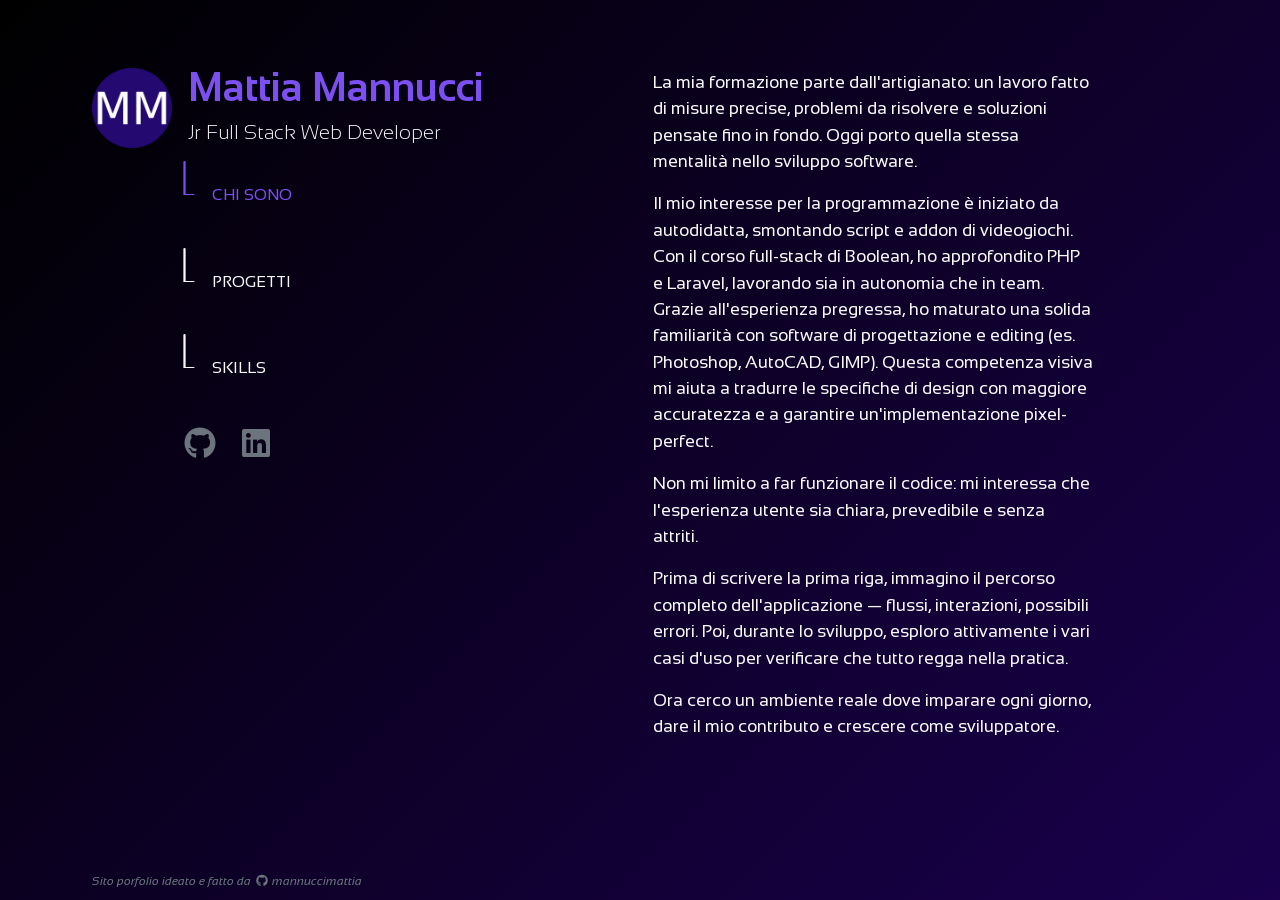
==== commit bf6754b5: "deploy: mannuccimattia/react-portfolio@b7cb8812078b6b2961cf0051dae880f4dca2de79" ====
--- a/index.html
+++ b/index.html
@@ -11,8 +11,8 @@
   <link
     href="https://fonts.googleapis.com/css2?family=Sansation:ital,wght@0,300;0,400;0,700;1,300;1,400;1,700&display=swap"
     rel="stylesheet">
-  <script type="module" crossorigin src="/assets/index-CWv9zRzU.js"></script>
-  <link rel="stylesheet" crossorigin href="/assets/index-C4vJf8be.css">
+  <script type="module" crossorigin src="/assets/index-CFa9oPzD.js"></script>
+  <link rel="stylesheet" crossorigin href="/assets/index-BRcqayMo.css">
 </head>
 
 <body>
--- a/assets/index-BRcqayMo.css
+++ b/assets/index-BRcqayMo.css
@@ -0,0 +1,9 @@
+@charset "UTF-8";#app{background:#000;background:linear-gradient(135deg,#000,#1a004d);height:100vh;padding:8rem 10rem;box-sizing:border-box;font-family:Sansation,sans-serif;position:relative}hr,h1{color:#7b4ff0!important}.btn-outline-primary{color:#7b4ff0!important;border-color:#7b4ff0!important;--bs-btn-active-bg: #7b4ff0 !important;--bs-btn-active-color: #fff !important}.btn.active{color:#fff!important}.btn-outline-primary:hover{color:#fff!important;background-color:#7a4ff096!important}header{height:100%}#header-logo{width:80px;aspect-ratio:1/1}header .mid,header .end{padding-left:5.5rem}.nav-item{cursor:pointer;margin:.7rem 0;width:120px}.nav-item svg{translate:0 -50%}.nav-link.active{color:#7b4ff0!important}a.fa-brands{font-size:2rem;margin:1rem 1rem 0 0}.nav-item:hover,a.fa-brands:hover,.github-link:hover,.github-link:hover a{color:#471d9b!important}.main-container{max-height:calc(100vh - 16rem);overflow-y:auto;overflow-x:hidden;padding-top:.3rem}.detail-container{width:90%;margin:0 auto;max-height:calc(100vh - 16rem);overflow-y:auto;box-sizing:border-box;padding-right:calc(var(--sb-width) + var(--sb-gap));scrollbar-gutter:stable both-edges}.about-me{font-size:1.1rem;width:70%;margin:0 auto}.main-container img,.main-container .project-card{max-width:100%;box-sizing:border-box}.project-card,.skill-card{margin:0 auto;border:1px #471d9b solid;transition:ease-in-out .3s}.project-card{width:70%}.skill-card{width:100px;height:auto;display:flex;flex-direction:column;align-items:center;transition:.3s}.project-card:hover,.skill-card:hover{-webkit-box-shadow:0px 0px 20px 0px rgba(255,255,255,.4);box-shadow:0 0 20px #fff6}.project-card:hover{cursor:pointer}.text-bg-main{background-color:#471d9b}.carousel-item>img{border-radius:1rem}.features-list{list-style:none}.feature{margin-bottom:.5rem}.feature:before{content:"🖈 ";color:#7b4ff0}.github-link,.github-link a{color:#6c757d}.icon{width:60px;height:auto;min-height:65px}.section-title{color:#7b4ff0;opacity:50%;font-size:.8rem;font-weight:900;padding-left:1.5rem!important;transition:.3s}.skill-name{color:#6c757d;font-weight:700;text-align:center;transition:.3s}.skill-card:hover{background-color:#442a8a}.skill-card:hover .skill-name{color:#fff}.skills-row:hover .section-title{opacity:100%}footer{position:absolute;bottom:10px;font-size:.75rem;color:#6c757d;width:fit-content!important}.loader-wrapper{position:absolute;top:30vh;left:50%}.loader{color:#7b4ff0;box-shadow:-10px -10px 0 5px,-10px -10px 0 5px,-10px -10px 0 5px,-10px -10px 0 5px;animation:loader-38 1s infinite}@keyframes loader-38{0%{box-shadow:-10px -10px 0 5px,-10px -10px 0 5px,-10px -10px 0 5px,-10px -10px 0 5px}8.33%{box-shadow:-10px -10px 0 5px,10px -10px 0 5px,10px -10px 0 5px,10px -10px 0 5px}16.66%{box-shadow:-10px -10px 0 5px,10px -10px 0 5px,10px 10px 0 5px,10px 10px 0 5px}24.99%{box-shadow:-10px -10px 0 5px,10px -10px 0 5px,10px 10px 0 5px,-10px 10px 0 5px}33.32%{box-shadow:-10px -10px 0 5px,10px -10px 0 5px,10px 10px 0 5px,-10px -10px 0 5px}41.65%{box-shadow:10px -10px 0 5px,10px -10px 0 5px,10px 10px 0 5px,10px -10px 0 5px}49.98%{box-shadow:10px 10px 0 5px,10px 10px 0 5px,10px 10px 0 5px,10px 10px 0 5px}58.31%{box-shadow:-10px 10px 0 5px,-10px 10px 0 5px,10px 10px 0 5px,-10px 10px 0 5px}66.64%{box-shadow:-10px -10px 0 5px,-10px -10px 0 5px,10px 10px 0 5px,-10px 10px 0 5px}74.97%{box-shadow:-10px -10px 0 5px,10px -10px 0 5px,10px 10px 0 5px,-10px 10px 0 5px}83.3%{box-shadow:-10px -10px 0 5px,10px 10px 0 5px,10px 10px 0 5px,-10px 10px 0 5px}91.63%{box-shadow:-10px -10px 0 5px,-10px 10px 0 5px,-10px 10px 0 5px,-10px 10px 0 5px}to{box-shadow:-10px -10px 0 5px,-10px -10px 0 5px,-10px -10px 0 5px,-10px -10px 0 5px}}:root{--sb-thumb: #471d9b;--sb-thumb-hover: #5f35d1;--sb-track: rgba(255, 255, 255, .04);--sb-width: 12px;--sb-gap: 8px}.main-container{scrollbar-width:none}.detail-container,html,body{scrollbar-width:thin;scrollbar-color:var(--sb-thumb) var(--sb-track)}.main-container::-webkit-scrollbar{width:0;height:0;display:none}.detail-container::-webkit-scrollbar,html::-webkit-scrollbar,body::-webkit-scrollbar{width:var(--sb-width);height:var(--sb-width)}.detail-container::-webkit-scrollbar-track,html::-webkit-scrollbar-track,body::-webkit-scrollbar-track{background:var(--sb-track);border-radius:999px}.detail-container::-webkit-scrollbar-thumb,html::-webkit-scrollbar-thumb,body::-webkit-scrollbar-thumb{background:linear-gradient(180deg,var(--sb-thumb),var(--sb-thumb-hover));border-radius:999px;border:3px solid rgba(0,0,0,0);background-clip:padding-box}.detail-container::-webkit-scrollbar-thumb:hover,html::-webkit-scrollbar-thumb:hover,body::-webkit-scrollbar-thumb:hover{background:var(--sb-thumb-hover)}@media(pointer:coarse){:root{--sb-width: 16px}}@media(prefers-contrast:more){:root{--sb-track: rgba(255, 255, 255, .06);--sb-thumb: #5b29c4;--sb-thumb-hover: #7b4ff0}}@media(max-width:1599.98px){#app{padding:4rem 5rem}.main-container,.detail-container{max-height:calc(100vh - 8rem)}.detail-container{width:100%}}@media(max-width:1319.98px){.detail-container .btn.rounded-end-0,.detail-container .btn.rounded-start-0{border-top-right-radius:var(--bs-border-radius-pill)!important;border-top-left-radius:var(--bs-border-radius-pill)!important;border-bottom-right-radius:var(--bs-border-radius-pill)!important;border-bottom-left-radius:var(--bs-border-radius-pill)!important;margin:.5rem .1rem}}@media(max-width:1199.98px){#app{padding:3rem 2rem!important}.main-container,.detail-container{max-height:calc(100vh - 6rem)}.project-card img{margin-bottom:1rem}}@media(max-width:991.98px){#app{height:auto!important;min-height:100vh!important;padding:2rem!important}.main-container,.detail-container{max-height:none!important;overflow:visible!important;overflow-y:visible!important;padding-right:0!important;scrollbar-gutter:auto!important}.main-container,.detail-container{-ms-overflow-style:auto!important;scrollbar-width:auto!important}.main-container::-webkit-scrollbar,.detail-container::-webkit-scrollbar{width:auto!important;height:auto!important;display:block!important}html,body{height:auto!important;overflow:auto!important}.detail-container .btn.rounded-end-0{border-top-right-radius:0!important;border-bottom-right-radius:0!important;margin:.5rem 0}.detail-container .btn.rounded-start-0{border-top-left-radius:0!important;border-bottom-left-radius:0!important;margin:.5rem 0}footer{bottom:0}}@media(max-width:699.98px){.detail-container .btn.rounded-end-0,.detail-container .btn.rounded-start-0{border-top-right-radius:var(--bs-border-radius-pill)!important;border-top-left-radius:var(--bs-border-radius-pill)!important;border-bottom-right-radius:var(--bs-border-radius-pill)!important;border-bottom-left-radius:var(--bs-border-radius-pill)!important;margin:.5rem .1rem}}@media(max-width:575.98px){.about-me{width:90%}.loader-wrapper{top:20vh}}/*!
+* Bootstrap  v5.3.8 (https://getbootstrap.com/)
+* Copyright 2011-2025 The Bootstrap Authors
+* Licensed under MIT (https://github.com/twbs/bootstrap/blob/main/LICENSE)
+*/:root,[data-bs-theme=light]{--bs-blue:#0d6efd;--bs-indigo:#6610f2;--bs-purple:#6f42c1;--bs-pink:#d63384;--bs-red:#dc3545;--bs-orange:#fd7e14;--bs-yellow:#ffc107;--bs-green:#198754;--bs-teal:#20c997;--bs-cyan:#0dcaf0;--bs-black:#000;--bs-white:#fff;--bs-gray:#6c757d;--bs-gray-dark:#343a40;--bs-gray-100:#f8f9fa;--bs-gray-200:#e9ecef;--bs-gray-300:#dee2e6;--bs-gray-400:#ced4da;--bs-gray-500:#adb5bd;--bs-gray-600:#6c757d;--bs-gray-700:#495057;--bs-gray-800:#343a40;--bs-gray-900:#212529;--bs-primary:#0d6efd;--bs-secondary:#6c757d;--bs-success:#198754;--bs-info:#0dcaf0;--bs-warning:#ffc107;--bs-danger:#dc3545;--bs-light:#f8f9fa;--bs-dark:#212529;--bs-primary-rgb:13,110,253;--bs-secondary-rgb:108,117,125;--bs-success-rgb:25,135,84;--bs-info-rgb:13,202,240;--bs-warning-rgb:255,193,7;--bs-danger-rgb:220,53,69;--bs-light-rgb:248,249,250;--bs-dark-rgb:33,37,41;--bs-primary-text-emphasis:#052c65;--bs-secondary-text-emphasis:#2b2f32;--bs-success-text-emphasis:#0a3622;--bs-info-text-emphasis:#055160;--bs-warning-text-emphasis:#664d03;--bs-danger-text-emphasis:#58151c;--bs-light-text-emphasis:#495057;--bs-dark-text-emphasis:#495057;--bs-primary-bg-subtle:#cfe2ff;--bs-secondary-bg-subtle:#e2e3e5;--bs-success-bg-subtle:#d1e7dd;--bs-info-bg-subtle:#cff4fc;--bs-warning-bg-subtle:#fff3cd;--bs-danger-bg-subtle:#f8d7da;--bs-light-bg-subtle:#fcfcfd;--bs-dark-bg-subtle:#ced4da;--bs-primary-border-subtle:#9ec5fe;--bs-secondary-border-subtle:#c4c8cb;--bs-success-border-subtle:#a3cfbb;--bs-info-border-subtle:#9eeaf9;--bs-warning-border-subtle:#ffe69c;--bs-danger-border-subtle:#f1aeb5;--bs-light-border-subtle:#e9ecef;--bs-dark-border-subtle:#adb5bd;--bs-white-rgb:255,255,255;--bs-black-rgb:0,0,0;--bs-font-sans-serif:system-ui,-apple-system,"Segoe UI",Roboto,"Helvetica Neue","Noto Sans","Liberation Sans",Arial,sans-serif,"Apple Color Emoji","Segoe UI Emoji","Segoe UI Symbol","Noto Color Emoji";--bs-font-monospace:SFMono-Regular,Menlo,Monaco,Consolas,"Liberation Mono","Courier New",monospace;--bs-gradient:linear-gradient(180deg, rgba(255, 255, 255, .15), rgba(255, 255, 255, 0));--bs-body-font-family:var(--bs-font-sans-serif);--bs-body-font-size:1rem;--bs-body-font-weight:400;--bs-body-line-height:1.5;--bs-body-color:#212529;--bs-body-color-rgb:33,37,41;--bs-body-bg:#fff;--bs-body-bg-rgb:255,255,255;--bs-emphasis-color:#000;--bs-emphasis-color-rgb:0,0,0;--bs-secondary-color:rgba(33, 37, 41, .75);--bs-secondary-color-rgb:33,37,41;--bs-secondary-bg:#e9ecef;--bs-secondary-bg-rgb:233,236,239;--bs-tertiary-color:rgba(33, 37, 41, .5);--bs-tertiary-color-rgb:33,37,41;--bs-tertiary-bg:#f8f9fa;--bs-tertiary-bg-rgb:248,249,250;--bs-heading-color:inherit;--bs-link-color:#0d6efd;--bs-link-color-rgb:13,110,253;--bs-link-decoration:underline;--bs-link-hover-color:#0a58ca;--bs-link-hover-color-rgb:10,88,202;--bs-code-color:#d63384;--bs-highlight-color:#212529;--bs-highlight-bg:#fff3cd;--bs-border-width:1px;--bs-border-style:solid;--bs-border-color:#dee2e6;--bs-border-color-translucent:rgba(0, 0, 0, .175);--bs-border-radius:.375rem;--bs-border-radius-sm:.25rem;--bs-border-radius-lg:.5rem;--bs-border-radius-xl:1rem;--bs-border-radius-xxl:2rem;--bs-border-radius-2xl:var(--bs-border-radius-xxl);--bs-border-radius-pill:50rem;--bs-box-shadow:0 .5rem 1rem rgba(0, 0, 0, .15);--bs-box-shadow-sm:0 .125rem .25rem rgba(0, 0, 0, .075);--bs-box-shadow-lg:0 1rem 3rem rgba(0, 0, 0, .175);--bs-box-shadow-inset:inset 0 1px 2px rgba(0, 0, 0, .075);--bs-focus-ring-width:.25rem;--bs-focus-ring-opacity:.25;--bs-focus-ring-color:rgba(13, 110, 253, .25);--bs-form-valid-color:#198754;--bs-form-valid-border-color:#198754;--bs-form-invalid-color:#dc3545;--bs-form-invalid-border-color:#dc3545}[data-bs-theme=dark]{color-scheme:dark;--bs-body-color:#dee2e6;--bs-body-color-rgb:222,226,230;--bs-body-bg:#212529;--bs-body-bg-rgb:33,37,41;--bs-emphasis-color:#fff;--bs-emphasis-color-rgb:255,255,255;--bs-secondary-color:rgba(222, 226, 230, .75);--bs-secondary-color-rgb:222,226,230;--bs-secondary-bg:#343a40;--bs-secondary-bg-rgb:52,58,64;--bs-tertiary-color:rgba(222, 226, 230, .5);--bs-tertiary-color-rgb:222,226,230;--bs-tertiary-bg:#2b3035;--bs-tertiary-bg-rgb:43,48,53;--bs-primary-text-emphasis:#6ea8fe;--bs-secondary-text-emphasis:#a7acb1;--bs-success-text-emphasis:#75b798;--bs-info-text-emphasis:#6edff6;--bs-warning-text-emphasis:#ffda6a;--bs-danger-text-emphasis:#ea868f;--bs-light-text-emphasis:#f8f9fa;--bs-dark-text-emphasis:#dee2e6;--bs-primary-bg-subtle:#031633;--bs-secondary-bg-subtle:#161719;--bs-success-bg-subtle:#051b11;--bs-info-bg-subtle:#032830;--bs-warning-bg-subtle:#332701;--bs-danger-bg-subtle:#2c0b0e;--bs-light-bg-subtle:#343a40;--bs-dark-bg-subtle:#1a1d20;--bs-primary-border-subtle:#084298;--bs-secondary-border-subtle:#41464b;--bs-success-border-subtle:#0f5132;--bs-info-border-subtle:#087990;--bs-warning-border-subtle:#997404;--bs-danger-border-subtle:#842029;--bs-light-border-subtle:#495057;--bs-dark-border-subtle:#343a40;--bs-heading-color:inherit;--bs-link-color:#6ea8fe;--bs-link-hover-color:#8bb9fe;--bs-link-color-rgb:110,168,254;--bs-link-hover-color-rgb:139,185,254;--bs-code-color:#e685b5;--bs-highlight-color:#dee2e6;--bs-highlight-bg:#664d03;--bs-border-color:#495057;--bs-border-color-translucent:rgba(255, 255, 255, .15);--bs-form-valid-color:#75b798;--bs-form-valid-border-color:#75b798;--bs-form-invalid-color:#ea868f;--bs-form-invalid-border-color:#ea868f}*,:after,:before{box-sizing:border-box}@media(prefers-reduced-motion:no-preference){:root{scroll-behavior:smooth}}body{margin:0;font-family:var(--bs-body-font-family);font-size:var(--bs-body-font-size);font-weight:var(--bs-body-font-weight);line-height:var(--bs-body-line-height);color:var(--bs-body-color);text-align:var(--bs-body-text-align);background-color:var(--bs-body-bg);-webkit-text-size-adjust:100%;-webkit-tap-highlight-color:transparent}hr{margin:1rem 0;color:inherit;border:0;border-top:var(--bs-border-width) solid;opacity:.25}.h1,.h2,.h3,.h4,.h5,.h6,h1,h2,h3,h4,h5,h6{margin-top:0;margin-bottom:.5rem;font-weight:500;line-height:1.2;color:var(--bs-heading-color)}.h1,h1{font-size:calc(1.375rem + 1.5vw)}@media(min-width:1200px){.h1,h1{font-size:2.5rem}}.h2,h2{font-size:calc(1.325rem + .9vw)}@media(min-width:1200px){.h2,h2{font-size:2rem}}.h3,h3{font-size:calc(1.3rem + .6vw)}@media(min-width:1200px){.h3,h3{font-size:1.75rem}}.h4,h4{font-size:calc(1.275rem + .3vw)}@media(min-width:1200px){.h4,h4{font-size:1.5rem}}.h5,h5{font-size:1.25rem}.h6,h6{font-size:1rem}p{margin-top:0;margin-bottom:1rem}abbr[title]{-webkit-text-decoration:underline dotted;text-decoration:underline dotted;cursor:help;-webkit-text-decoration-skip-ink:none;text-decoration-skip-ink:none}address{margin-bottom:1rem;font-style:normal;line-height:inherit}ol,ul{padding-left:2rem}dl,ol,ul{margin-top:0;margin-bottom:1rem}ol ol,ol ul,ul ol,ul ul{margin-bottom:0}dt{font-weight:700}dd{margin-bottom:.5rem;margin-left:0}blockquote{margin:0 0 1rem}b,strong{font-weight:bolder}.small,small{font-size:.875em}.mark,mark{padding:.1875em;color:var(--bs-highlight-color);background-color:var(--bs-highlight-bg)}sub,sup{position:relative;font-size:.75em;line-height:0;vertical-align:baseline}sub{bottom:-.25em}sup{top:-.5em}a{color:rgba(var(--bs-link-color-rgb),var(--bs-link-opacity,1));text-decoration:underline}a:hover{--bs-link-color-rgb:var(--bs-link-hover-color-rgb)}a:not([href]):not([class]),a:not([href]):not([class]):hover{color:inherit;text-decoration:none}code,kbd,pre,samp{font-family:var(--bs-font-monospace);font-size:1em}pre{display:block;margin-top:0;margin-bottom:1rem;overflow:auto;font-size:.875em}pre code{font-size:inherit;color:inherit;word-break:normal}code{font-size:.875em;color:var(--bs-code-color);word-wrap:break-word}a>code{color:inherit}kbd{padding:.1875rem .375rem;font-size:.875em;color:var(--bs-body-bg);background-color:var(--bs-body-color);border-radius:.25rem}kbd kbd{padding:0;font-size:1em}figure{margin:0 0 1rem}img,svg{vertical-align:middle}table{caption-side:bottom;border-collapse:collapse}caption{padding-top:.5rem;padding-bottom:.5rem;color:var(--bs-secondary-color);text-align:left}th{text-align:inherit;text-align:-webkit-match-parent}tbody,td,tfoot,th,thead,tr{border-color:inherit;border-style:solid;border-width:0}label{display:inline-block}button{border-radius:0}button:focus:not(:focus-visible){outline:0}button,input,optgroup,select,textarea{margin:0;font-family:inherit;font-size:inherit;line-height:inherit}button,select{text-transform:none}[role=button]{cursor:pointer}select{word-wrap:normal}select:disabled{opacity:1}[list]:not([type=date]):not([type=datetime-local]):not([type=month]):not([type=week]):not([type=time])::-webkit-calendar-picker-indicator{display:none!important}[type=button],[type=reset],[type=submit],button{-webkit-appearance:button}[type=button]:not(:disabled),[type=reset]:not(:disabled),[type=submit]:not(:disabled),button:not(:disabled){cursor:pointer}::-moz-focus-inner{padding:0;border-style:none}textarea{resize:vertical}fieldset{min-width:0;padding:0;margin:0;border:0}legend{float:left;width:100%;padding:0;margin-bottom:.5rem;line-height:inherit;font-size:calc(1.275rem + .3vw)}@media(min-width:1200px){legend{font-size:1.5rem}}legend+*{clear:left}::-webkit-datetime-edit-day-field,::-webkit-datetime-edit-fields-wrapper,::-webkit-datetime-edit-hour-field,::-webkit-datetime-edit-minute,::-webkit-datetime-edit-month-field,::-webkit-datetime-edit-text,::-webkit-datetime-edit-year-field{padding:0}::-webkit-inner-spin-button{height:auto}[type=search]{-webkit-appearance:textfield;outline-offset:-2px}[type=search]::-webkit-search-cancel-button{cursor:pointer;filter:grayscale(1)}::-webkit-search-decoration{-webkit-appearance:none}::-webkit-color-swatch-wrapper{padding:0}::-webkit-file-upload-button{font:inherit;-webkit-appearance:button}::file-selector-button{font:inherit;-webkit-appearance:button}output{display:inline-block}iframe{border:0}summary{display:list-item;cursor:pointer}progress{vertical-align:baseline}[hidden]{display:none!important}.lead{font-size:1.25rem;font-weight:300}.display-1{font-weight:300;line-height:1.2;font-size:calc(1.625rem + 4.5vw)}@media(min-width:1200px){.display-1{font-size:5rem}}.display-2{font-weight:300;line-height:1.2;font-size:calc(1.575rem + 3.9vw)}@media(min-width:1200px){.display-2{font-size:4.5rem}}.display-3{font-weight:300;line-height:1.2;font-size:calc(1.525rem + 3.3vw)}@media(min-width:1200px){.display-3{font-size:4rem}}.display-4{font-weight:300;line-height:1.2;font-size:calc(1.475rem + 2.7vw)}@media(min-width:1200px){.display-4{font-size:3.5rem}}.display-5{font-weight:300;line-height:1.2;font-size:calc(1.425rem + 2.1vw)}@media(min-width:1200px){.display-5{font-size:3rem}}.display-6{font-weight:300;line-height:1.2;font-size:calc(1.375rem + 1.5vw)}@media(min-width:1200px){.display-6{font-size:2.5rem}}.list-unstyled,.list-inline{padding-left:0;list-style:none}.list-inline-item{display:inline-block}.list-inline-item:not(:last-child){margin-right:.5rem}.initialism{font-size:.875em;text-transform:uppercase}.blockquote{margin-bottom:1rem;font-size:1.25rem}.blockquote>:last-child{margin-bottom:0}.blockquote-footer{margin-top:-1rem;margin-bottom:1rem;font-size:.875em;color:#6c757d}.blockquote-footer:before{content:"— "}.img-fluid{max-width:100%;height:auto}.img-thumbnail{padding:.25rem;background-color:var(--bs-body-bg);border:var(--bs-border-width) solid var(--bs-border-color);border-radius:var(--bs-border-radius);max-width:100%;height:auto}.figure{display:inline-block}.figure-img{margin-bottom:.5rem;line-height:1}.figure-caption{font-size:.875em;color:var(--bs-secondary-color)}.container,.container-fluid,.container-lg,.container-md,.container-sm,.container-xl,.container-xxl{--bs-gutter-x:1.5rem;--bs-gutter-y:0;width:100%;padding-right:calc(var(--bs-gutter-x) * .5);padding-left:calc(var(--bs-gutter-x) * .5);margin-right:auto;margin-left:auto}@media(min-width:576px){.container,.container-sm{max-width:540px}}@media(min-width:768px){.container,.container-md,.container-sm{max-width:720px}}@media(min-width:992px){.container,.container-lg,.container-md,.container-sm{max-width:960px}}@media(min-width:1200px){.container,.container-lg,.container-md,.container-sm,.container-xl{max-width:1140px}}@media(min-width:1400px){.container,.container-lg,.container-md,.container-sm,.container-xl,.container-xxl{max-width:1320px}}:root{--bs-breakpoint-xs:0;--bs-breakpoint-sm:576px;--bs-breakpoint-md:768px;--bs-breakpoint-lg:992px;--bs-breakpoint-xl:1200px;--bs-breakpoint-xxl:1400px}.row{--bs-gutter-x:1.5rem;--bs-gutter-y:0;display:flex;flex-wrap:wrap;margin-top:calc(-1 * var(--bs-gutter-y));margin-right:calc(-.5 * var(--bs-gutter-x));margin-left:calc(-.5 * var(--bs-gutter-x))}.row>*{flex-shrink:0;width:100%;max-width:100%;padding-right:calc(var(--bs-gutter-x) * .5);padding-left:calc(var(--bs-gutter-x) * .5);margin-top:var(--bs-gutter-y)}.col{flex:1 0 0}.row-cols-auto>*{flex:0 0 auto;width:auto}.row-cols-1>*{flex:0 0 auto;width:100%}.row-cols-2>*{flex:0 0 auto;width:50%}.row-cols-3>*{flex:0 0 auto;width:33.33333333%}.row-cols-4>*{flex:0 0 auto;width:25%}.row-cols-5>*{flex:0 0 auto;width:20%}.row-cols-6>*{flex:0 0 auto;width:16.66666667%}.col-auto{flex:0 0 auto;width:auto}.col-1{flex:0 0 auto;width:8.33333333%}.col-2{flex:0 0 auto;width:16.66666667%}.col-3{flex:0 0 auto;width:25%}.col-4{flex:0 0 auto;width:33.33333333%}.col-5{flex:0 0 auto;width:41.66666667%}.col-6{flex:0 0 auto;width:50%}.col-7{flex:0 0 auto;width:58.33333333%}.col-8{flex:0 0 auto;width:66.66666667%}.col-9{flex:0 0 auto;width:75%}.col-10{flex:0 0 auto;width:83.33333333%}.col-11{flex:0 0 auto;width:91.66666667%}.col-12{flex:0 0 auto;width:100%}.offset-1{margin-left:8.33333333%}.offset-2{margin-left:16.66666667%}.offset-3{margin-left:25%}.offset-4{margin-left:33.33333333%}.offset-5{margin-left:41.66666667%}.offset-6{margin-left:50%}.offset-7{margin-left:58.33333333%}.offset-8{margin-left:66.66666667%}.offset-9{margin-left:75%}.offset-10{margin-left:83.33333333%}.offset-11{margin-left:91.66666667%}.g-0,.gx-0{--bs-gutter-x:0}.g-0,.gy-0{--bs-gutter-y:0}.g-1,.gx-1{--bs-gutter-x:.25rem}.g-1,.gy-1{--bs-gutter-y:.25rem}.g-2,.gx-2{--bs-gutter-x:.5rem}.g-2,.gy-2{--bs-gutter-y:.5rem}.g-3,.gx-3{--bs-gutter-x:1rem}.g-3,.gy-3{--bs-gutter-y:1rem}.g-4,.gx-4{--bs-gutter-x:1.5rem}.g-4,.gy-4{--bs-gutter-y:1.5rem}.g-5,.gx-5{--bs-gutter-x:3rem}.g-5,.gy-5{--bs-gutter-y:3rem}@media(min-width:576px){.col-sm{flex:1 0 0}.row-cols-sm-auto>*{flex:0 0 auto;width:auto}.row-cols-sm-1>*{flex:0 0 auto;width:100%}.row-cols-sm-2>*{flex:0 0 auto;width:50%}.row-cols-sm-3>*{flex:0 0 auto;width:33.33333333%}.row-cols-sm-4>*{flex:0 0 auto;width:25%}.row-cols-sm-5>*{flex:0 0 auto;width:20%}.row-cols-sm-6>*{flex:0 0 auto;width:16.66666667%}.col-sm-auto{flex:0 0 auto;width:auto}.col-sm-1{flex:0 0 auto;width:8.33333333%}.col-sm-2{flex:0 0 auto;width:16.66666667%}.col-sm-3{flex:0 0 auto;width:25%}.col-sm-4{flex:0 0 auto;width:33.33333333%}.col-sm-5{flex:0 0 auto;width:41.66666667%}.col-sm-6{flex:0 0 auto;width:50%}.col-sm-7{flex:0 0 auto;width:58.33333333%}.col-sm-8{flex:0 0 auto;width:66.66666667%}.col-sm-9{flex:0 0 auto;width:75%}.col-sm-10{flex:0 0 auto;width:83.33333333%}.col-sm-11{flex:0 0 auto;width:91.66666667%}.col-sm-12{flex:0 0 auto;width:100%}.offset-sm-0{margin-left:0}.offset-sm-1{margin-left:8.33333333%}.offset-sm-2{margin-left:16.66666667%}.offset-sm-3{margin-left:25%}.offset-sm-4{margin-left:33.33333333%}.offset-sm-5{margin-left:41.66666667%}.offset-sm-6{margin-left:50%}.offset-sm-7{margin-left:58.33333333%}.offset-sm-8{margin-left:66.66666667%}.offset-sm-9{margin-left:75%}.offset-sm-10{margin-left:83.33333333%}.offset-sm-11{margin-left:91.66666667%}.g-sm-0,.gx-sm-0{--bs-gutter-x:0}.g-sm-0,.gy-sm-0{--bs-gutter-y:0}.g-sm-1,.gx-sm-1{--bs-gutter-x:.25rem}.g-sm-1,.gy-sm-1{--bs-gutter-y:.25rem}.g-sm-2,.gx-sm-2{--bs-gutter-x:.5rem}.g-sm-2,.gy-sm-2{--bs-gutter-y:.5rem}.g-sm-3,.gx-sm-3{--bs-gutter-x:1rem}.g-sm-3,.gy-sm-3{--bs-gutter-y:1rem}.g-sm-4,.gx-sm-4{--bs-gutter-x:1.5rem}.g-sm-4,.gy-sm-4{--bs-gutter-y:1.5rem}.g-sm-5,.gx-sm-5{--bs-gutter-x:3rem}.g-sm-5,.gy-sm-5{--bs-gutter-y:3rem}}@media(min-width:768px){.col-md{flex:1 0 0}.row-cols-md-auto>*{flex:0 0 auto;width:auto}.row-cols-md-1>*{flex:0 0 auto;width:100%}.row-cols-md-2>*{flex:0 0 auto;width:50%}.row-cols-md-3>*{flex:0 0 auto;width:33.33333333%}.row-cols-md-4>*{flex:0 0 auto;width:25%}.row-cols-md-5>*{flex:0 0 auto;width:20%}.row-cols-md-6>*{flex:0 0 auto;width:16.66666667%}.col-md-auto{flex:0 0 auto;width:auto}.col-md-1{flex:0 0 auto;width:8.33333333%}.col-md-2{flex:0 0 auto;width:16.66666667%}.col-md-3{flex:0 0 auto;width:25%}.col-md-4{flex:0 0 auto;width:33.33333333%}.col-md-5{flex:0 0 auto;width:41.66666667%}.col-md-6{flex:0 0 auto;width:50%}.col-md-7{flex:0 0 auto;width:58.33333333%}.col-md-8{flex:0 0 auto;width:66.66666667%}.col-md-9{flex:0 0 auto;width:75%}.col-md-10{flex:0 0 auto;width:83.33333333%}.col-md-11{flex:0 0 auto;width:91.66666667%}.col-md-12{flex:0 0 auto;width:100%}.offset-md-0{margin-left:0}.offset-md-1{margin-left:8.33333333%}.offset-md-2{margin-left:16.66666667%}.offset-md-3{margin-left:25%}.offset-md-4{margin-left:33.33333333%}.offset-md-5{margin-left:41.66666667%}.offset-md-6{margin-left:50%}.offset-md-7{margin-left:58.33333333%}.offset-md-8{margin-left:66.66666667%}.offset-md-9{margin-left:75%}.offset-md-10{margin-left:83.33333333%}.offset-md-11{margin-left:91.66666667%}.g-md-0,.gx-md-0{--bs-gutter-x:0}.g-md-0,.gy-md-0{--bs-gutter-y:0}.g-md-1,.gx-md-1{--bs-gutter-x:.25rem}.g-md-1,.gy-md-1{--bs-gutter-y:.25rem}.g-md-2,.gx-md-2{--bs-gutter-x:.5rem}.g-md-2,.gy-md-2{--bs-gutter-y:.5rem}.g-md-3,.gx-md-3{--bs-gutter-x:1rem}.g-md-3,.gy-md-3{--bs-gutter-y:1rem}.g-md-4,.gx-md-4{--bs-gutter-x:1.5rem}.g-md-4,.gy-md-4{--bs-gutter-y:1.5rem}.g-md-5,.gx-md-5{--bs-gutter-x:3rem}.g-md-5,.gy-md-5{--bs-gutter-y:3rem}}@media(min-width:992px){.col-lg{flex:1 0 0}.row-cols-lg-auto>*{flex:0 0 auto;width:auto}.row-cols-lg-1>*{flex:0 0 auto;width:100%}.row-cols-lg-2>*{flex:0 0 auto;width:50%}.row-cols-lg-3>*{flex:0 0 auto;width:33.33333333%}.row-cols-lg-4>*{flex:0 0 auto;width:25%}.row-cols-lg-5>*{flex:0 0 auto;width:20%}.row-cols-lg-6>*{flex:0 0 auto;width:16.66666667%}.col-lg-auto{flex:0 0 auto;width:auto}.col-lg-1{flex:0 0 auto;width:8.33333333%}.col-lg-2{flex:0 0 auto;width:16.66666667%}.col-lg-3{flex:0 0 auto;width:25%}.col-lg-4{flex:0 0 auto;width:33.33333333%}.col-lg-5{flex:0 0 auto;width:41.66666667%}.col-lg-6{flex:0 0 auto;width:50%}.col-lg-7{flex:0 0 auto;width:58.33333333%}.col-lg-8{flex:0 0 auto;width:66.66666667%}.col-lg-9{flex:0 0 auto;width:75%}.col-lg-10{flex:0 0 auto;width:83.33333333%}.col-lg-11{flex:0 0 auto;width:91.66666667%}.col-lg-12{flex:0 0 auto;width:100%}.offset-lg-0{margin-left:0}.offset-lg-1{margin-left:8.33333333%}.offset-lg-2{margin-left:16.66666667%}.offset-lg-3{margin-left:25%}.offset-lg-4{margin-left:33.33333333%}.offset-lg-5{margin-left:41.66666667%}.offset-lg-6{margin-left:50%}.offset-lg-7{margin-left:58.33333333%}.offset-lg-8{margin-left:66.66666667%}.offset-lg-9{margin-left:75%}.offset-lg-10{margin-left:83.33333333%}.offset-lg-11{margin-left:91.66666667%}.g-lg-0,.gx-lg-0{--bs-gutter-x:0}.g-lg-0,.gy-lg-0{--bs-gutter-y:0}.g-lg-1,.gx-lg-1{--bs-gutter-x:.25rem}.g-lg-1,.gy-lg-1{--bs-gutter-y:.25rem}.g-lg-2,.gx-lg-2{--bs-gutter-x:.5rem}.g-lg-2,.gy-lg-2{--bs-gutter-y:.5rem}.g-lg-3,.gx-lg-3{--bs-gutter-x:1rem}.g-lg-3,.gy-lg-3{--bs-gutter-y:1rem}.g-lg-4,.gx-lg-4{--bs-gutter-x:1.5rem}.g-lg-4,.gy-lg-4{--bs-gutter-y:1.5rem}.g-lg-5,.gx-lg-5{--bs-gutter-x:3rem}.g-lg-5,.gy-lg-5{--bs-gutter-y:3rem}}@media(min-width:1200px){.col-xl{flex:1 0 0}.row-cols-xl-auto>*{flex:0 0 auto;width:auto}.row-cols-xl-1>*{flex:0 0 auto;width:100%}.row-cols-xl-2>*{flex:0 0 auto;width:50%}.row-cols-xl-3>*{flex:0 0 auto;width:33.33333333%}.row-cols-xl-4>*{flex:0 0 auto;width:25%}.row-cols-xl-5>*{flex:0 0 auto;width:20%}.row-cols-xl-6>*{flex:0 0 auto;width:16.66666667%}.col-xl-auto{flex:0 0 auto;width:auto}.col-xl-1{flex:0 0 auto;width:8.33333333%}.col-xl-2{flex:0 0 auto;width:16.66666667%}.col-xl-3{flex:0 0 auto;width:25%}.col-xl-4{flex:0 0 auto;width:33.33333333%}.col-xl-5{flex:0 0 auto;width:41.66666667%}.col-xl-6{flex:0 0 auto;width:50%}.col-xl-7{flex:0 0 auto;width:58.33333333%}.col-xl-8{flex:0 0 auto;width:66.66666667%}.col-xl-9{flex:0 0 auto;width:75%}.col-xl-10{flex:0 0 auto;width:83.33333333%}.col-xl-11{flex:0 0 auto;width:91.66666667%}.col-xl-12{flex:0 0 auto;width:100%}.offset-xl-0{margin-left:0}.offset-xl-1{margin-left:8.33333333%}.offset-xl-2{margin-left:16.66666667%}.offset-xl-3{margin-left:25%}.offset-xl-4{margin-left:33.33333333%}.offset-xl-5{margin-left:41.66666667%}.offset-xl-6{margin-left:50%}.offset-xl-7{margin-left:58.33333333%}.offset-xl-8{margin-left:66.66666667%}.offset-xl-9{margin-left:75%}.offset-xl-10{margin-left:83.33333333%}.offset-xl-11{margin-left:91.66666667%}.g-xl-0,.gx-xl-0{--bs-gutter-x:0}.g-xl-0,.gy-xl-0{--bs-gutter-y:0}.g-xl-1,.gx-xl-1{--bs-gutter-x:.25rem}.g-xl-1,.gy-xl-1{--bs-gutter-y:.25rem}.g-xl-2,.gx-xl-2{--bs-gutter-x:.5rem}.g-xl-2,.gy-xl-2{--bs-gutter-y:.5rem}.g-xl-3,.gx-xl-3{--bs-gutter-x:1rem}.g-xl-3,.gy-xl-3{--bs-gutter-y:1rem}.g-xl-4,.gx-xl-4{--bs-gutter-x:1.5rem}.g-xl-4,.gy-xl-4{--bs-gutter-y:1.5rem}.g-xl-5,.gx-xl-5{--bs-gutter-x:3rem}.g-xl-5,.gy-xl-5{--bs-gutter-y:3rem}}@media(min-width:1400px){.col-xxl{flex:1 0 0}.row-cols-xxl-auto>*{flex:0 0 auto;width:auto}.row-cols-xxl-1>*{flex:0 0 auto;width:100%}.row-cols-xxl-2>*{flex:0 0 auto;width:50%}.row-cols-xxl-3>*{flex:0 0 auto;width:33.33333333%}.row-cols-xxl-4>*{flex:0 0 auto;width:25%}.row-cols-xxl-5>*{flex:0 0 auto;width:20%}.row-cols-xxl-6>*{flex:0 0 auto;width:16.66666667%}.col-xxl-auto{flex:0 0 auto;width:auto}.col-xxl-1{flex:0 0 auto;width:8.33333333%}.col-xxl-2{flex:0 0 auto;width:16.66666667%}.col-xxl-3{flex:0 0 auto;width:25%}.col-xxl-4{flex:0 0 auto;width:33.33333333%}.col-xxl-5{flex:0 0 auto;width:41.66666667%}.col-xxl-6{flex:0 0 auto;width:50%}.col-xxl-7{flex:0 0 auto;width:58.33333333%}.col-xxl-8{flex:0 0 auto;width:66.66666667%}.col-xxl-9{flex:0 0 auto;width:75%}.col-xxl-10{flex:0 0 auto;width:83.33333333%}.col-xxl-11{flex:0 0 auto;width:91.66666667%}.col-xxl-12{flex:0 0 auto;width:100%}.offset-xxl-0{margin-left:0}.offset-xxl-1{margin-left:8.33333333%}.offset-xxl-2{margin-left:16.66666667%}.offset-xxl-3{margin-left:25%}.offset-xxl-4{margin-left:33.33333333%}.offset-xxl-5{margin-left:41.66666667%}.offset-xxl-6{margin-left:50%}.offset-xxl-7{margin-left:58.33333333%}.offset-xxl-8{margin-left:66.66666667%}.offset-xxl-9{margin-left:75%}.offset-xxl-10{margin-left:83.33333333%}.offset-xxl-11{margin-left:91.66666667%}.g-xxl-0,.gx-xxl-0{--bs-gutter-x:0}.g-xxl-0,.gy-xxl-0{--bs-gutter-y:0}.g-xxl-1,.gx-xxl-1{--bs-gutter-x:.25rem}.g-xxl-1,.gy-xxl-1{--bs-gutter-y:.25rem}.g-xxl-2,.gx-xxl-2{--bs-gutter-x:.5rem}.g-xxl-2,.gy-xxl-2{--bs-gutter-y:.5rem}.g-xxl-3,.gx-xxl-3{--bs-gutter-x:1rem}.g-xxl-3,.gy-xxl-3{--bs-gutter-y:1rem}.g-xxl-4,.gx-xxl-4{--bs-gutter-x:1.5rem}.g-xxl-4,.gy-xxl-4{--bs-gutter-y:1.5rem}.g-xxl-5,.gx-xxl-5{--bs-gutter-x:3rem}.g-xxl-5,.gy-xxl-5{--bs-gutter-y:3rem}}.table{--bs-table-color-type:initial;--bs-table-bg-type:initial;--bs-table-color-state:initial;--bs-table-bg-state:initial;--bs-table-color:var(--bs-emphasis-color);--bs-table-bg:var(--bs-body-bg);--bs-table-border-color:var(--bs-border-color);--bs-table-accent-bg:transparent;--bs-table-striped-color:var(--bs-emphasis-color);--bs-table-striped-bg:rgba(var(--bs-emphasis-color-rgb), .05);--bs-table-active-color:var(--bs-emphasis-color);--bs-table-active-bg:rgba(var(--bs-emphasis-color-rgb), .1);--bs-table-hover-color:var(--bs-emphasis-color);--bs-table-hover-bg:rgba(var(--bs-emphasis-color-rgb), .075);width:100%;margin-bottom:1rem;vertical-align:top;border-color:var(--bs-table-border-color)}.table>:not(caption)>*>*{padding:.5rem;color:var(--bs-table-color-state,var(--bs-table-color-type,var(--bs-table-color)));background-color:var(--bs-table-bg);border-bottom-width:var(--bs-border-width);box-shadow:inset 0 0 0 9999px var(--bs-table-bg-state,var(--bs-table-bg-type,var(--bs-table-accent-bg)))}.table>tbody{vertical-align:inherit}.table>thead{vertical-align:bottom}.table-group-divider{border-top:calc(var(--bs-border-width) * 2) solid currentcolor}.caption-top{caption-side:top}.table-sm>:not(caption)>*>*{padding:.25rem}.table-bordered>:not(caption)>*{border-width:var(--bs-border-width) 0}.table-bordered>:not(caption)>*>*{border-width:0 var(--bs-border-width)}.table-borderless>:not(caption)>*>*{border-bottom-width:0}.table-borderless>:not(:first-child){border-top-width:0}.table-striped>tbody>tr:nth-of-type(odd)>*{--bs-table-color-type:var(--bs-table-striped-color);--bs-table-bg-type:var(--bs-table-striped-bg)}.table-striped-columns>:not(caption)>tr>:nth-child(2n){--bs-table-color-type:var(--bs-table-striped-color);--bs-table-bg-type:var(--bs-table-striped-bg)}.table-active{--bs-table-color-state:var(--bs-table-active-color);--bs-table-bg-state:var(--bs-table-active-bg)}.table-hover>tbody>tr:hover>*{--bs-table-color-state:var(--bs-table-hover-color);--bs-table-bg-state:var(--bs-table-hover-bg)}.table-primary{--bs-table-color:#000;--bs-table-bg:#cfe2ff;--bs-table-border-color:#a6b5cc;--bs-table-striped-bg:#c5d7f2;--bs-table-striped-color:#000;--bs-table-active-bg:#bacbe6;--bs-table-active-color:#000;--bs-table-hover-bg:#bfd1ec;--bs-table-hover-color:#000;color:var(--bs-table-color);border-color:var(--bs-table-border-color)}.table-secondary{--bs-table-color:#000;--bs-table-bg:#e2e3e5;--bs-table-border-color:#b5b6b7;--bs-table-striped-bg:#d7d8da;--bs-table-striped-color:#000;--bs-table-active-bg:#cbccce;--bs-table-active-color:#000;--bs-table-hover-bg:#d1d2d4;--bs-table-hover-color:#000;color:var(--bs-table-color);border-color:var(--bs-table-border-color)}.table-success{--bs-table-color:#000;--bs-table-bg:#d1e7dd;--bs-table-border-color:#a7b9b1;--bs-table-striped-bg:#c7dbd2;--bs-table-striped-color:#000;--bs-table-active-bg:#bcd0c7;--bs-table-active-color:#000;--bs-table-hover-bg:#c1d6cc;--bs-table-hover-color:#000;color:var(--bs-table-color);border-color:var(--bs-table-border-color)}.table-info{--bs-table-color:#000;--bs-table-bg:#cff4fc;--bs-table-border-color:#a6c3ca;--bs-table-striped-bg:#c5e8ef;--bs-table-striped-color:#000;--bs-table-active-bg:#badce3;--bs-table-active-color:#000;--bs-table-hover-bg:#bfe2e9;--bs-table-hover-color:#000;color:var(--bs-table-color);border-color:var(--bs-table-border-color)}.table-warning{--bs-table-color:#000;--bs-table-bg:#fff3cd;--bs-table-border-color:#ccc2a4;--bs-table-striped-bg:#f2e7c3;--bs-table-striped-color:#000;--bs-table-active-bg:#e6dbb9;--bs-table-active-color:#000;--bs-table-hover-bg:#ece1be;--bs-table-hover-color:#000;color:var(--bs-table-color);border-color:var(--bs-table-border-color)}.table-danger{--bs-table-color:#000;--bs-table-bg:#f8d7da;--bs-table-border-color:#c6acae;--bs-table-striped-bg:#eccccf;--bs-table-striped-color:#000;--bs-table-active-bg:#dfc2c4;--bs-table-active-color:#000;--bs-table-hover-bg:#e5c7ca;--bs-table-hover-color:#000;color:var(--bs-table-color);border-color:var(--bs-table-border-color)}.table-light{--bs-table-color:#000;--bs-table-bg:#f8f9fa;--bs-table-border-color:#c6c7c8;--bs-table-striped-bg:#ecedee;--bs-table-striped-color:#000;--bs-table-active-bg:#dfe0e1;--bs-table-active-color:#000;--bs-table-hover-bg:#e5e6e7;--bs-table-hover-color:#000;color:var(--bs-table-color);border-color:var(--bs-table-border-color)}.table-dark{--bs-table-color:#fff;--bs-table-bg:#212529;--bs-table-border-color:#4d5154;--bs-table-striped-bg:#2c3034;--bs-table-striped-color:#fff;--bs-table-active-bg:#373b3e;--bs-table-active-color:#fff;--bs-table-hover-bg:#323539;--bs-table-hover-color:#fff;color:var(--bs-table-color);border-color:var(--bs-table-border-color)}.table-responsive{overflow-x:auto;-webkit-overflow-scrolling:touch}@media(max-width:575.98px){.table-responsive-sm{overflow-x:auto;-webkit-overflow-scrolling:touch}}@media(max-width:767.98px){.table-responsive-md{overflow-x:auto;-webkit-overflow-scrolling:touch}}@media(max-width:991.98px){.table-responsive-lg{overflow-x:auto;-webkit-overflow-scrolling:touch}}@media(max-width:1199.98px){.table-responsive-xl{overflow-x:auto;-webkit-overflow-scrolling:touch}}@media(max-width:1399.98px){.table-responsive-xxl{overflow-x:auto;-webkit-overflow-scrolling:touch}}.form-label{margin-bottom:.5rem}.col-form-label{padding-top:calc(.375rem + var(--bs-border-width));padding-bottom:calc(.375rem + var(--bs-border-width));margin-bottom:0;font-size:inherit;line-height:1.5}.col-form-label-lg{padding-top:calc(.5rem + var(--bs-border-width));padding-bottom:calc(.5rem + var(--bs-border-width));font-size:1.25rem}.col-form-label-sm{padding-top:calc(.25rem + var(--bs-border-width));padding-bottom:calc(.25rem + var(--bs-border-width));font-size:.875rem}.form-text{margin-top:.25rem;font-size:.875em;color:var(--bs-secondary-color)}.form-control{display:block;width:100%;padding:.375rem .75rem;font-size:1rem;font-weight:400;line-height:1.5;color:var(--bs-body-color);-webkit-appearance:none;-moz-appearance:none;appearance:none;background-color:var(--bs-body-bg);background-clip:padding-box;border:var(--bs-border-width) solid var(--bs-border-color);border-radius:var(--bs-border-radius);transition:border-color .15s ease-in-out,box-shadow .15s ease-in-out}@media(prefers-reduced-motion:reduce){.form-control{transition:none}}.form-control[type=file]{overflow:hidden}.form-control[type=file]:not(:disabled):not([readonly]){cursor:pointer}.form-control:focus{color:var(--bs-body-color);background-color:var(--bs-body-bg);border-color:#86b7fe;outline:0;box-shadow:0 0 0 .25rem #0d6efd40}.form-control::-webkit-date-and-time-value{min-width:85px;height:1.5em;margin:0}.form-control::-webkit-datetime-edit{display:block;padding:0}.form-control::placeholder{color:var(--bs-secondary-color);opacity:1}.form-control:disabled{background-color:var(--bs-secondary-bg);opacity:1}.form-control::-webkit-file-upload-button{padding:.375rem .75rem;margin:-.375rem -.75rem;-webkit-margin-end:.75rem;margin-inline-end:.75rem;color:var(--bs-body-color);background-color:var(--bs-tertiary-bg);pointer-events:none;border-color:inherit;border-style:solid;border-width:0;border-inline-end-width:var(--bs-border-width);border-radius:0;-webkit-transition:color .15s ease-in-out,background-color .15s ease-in-out,border-color .15s ease-in-out,box-shadow .15s ease-in-out;transition:color .15s ease-in-out,background-color .15s ease-in-out,border-color .15s ease-in-out,box-shadow .15s ease-in-out}.form-control::file-selector-button{padding:.375rem .75rem;margin:-.375rem -.75rem;-webkit-margin-end:.75rem;margin-inline-end:.75rem;color:var(--bs-body-color);background-color:var(--bs-tertiary-bg);pointer-events:none;border-color:inherit;border-style:solid;border-width:0;border-inline-end-width:var(--bs-border-width);border-radius:0;transition:color .15s ease-in-out,background-color .15s ease-in-out,border-color .15s ease-in-out,box-shadow .15s ease-in-out}@media(prefers-reduced-motion:reduce){.form-control::-webkit-file-upload-button{-webkit-transition:none;transition:none}.form-control::file-selector-button{transition:none}}.form-control:hover:not(:disabled):not([readonly])::-webkit-file-upload-button{background-color:var(--bs-secondary-bg)}.form-control:hover:not(:disabled):not([readonly])::file-selector-button{background-color:var(--bs-secondary-bg)}.form-control-plaintext{display:block;width:100%;padding:.375rem 0;margin-bottom:0;line-height:1.5;color:var(--bs-body-color);background-color:transparent;border:solid transparent;border-width:var(--bs-border-width) 0}.form-control-plaintext:focus{outline:0}.form-control-plaintext.form-control-lg,.form-control-plaintext.form-control-sm{padding-right:0;padding-left:0}.form-control-sm{min-height:calc(1.5em + .5rem + calc(var(--bs-border-width) * 2));padding:.25rem .5rem;font-size:.875rem;border-radius:var(--bs-border-radius-sm)}.form-control-sm::-webkit-file-upload-button{padding:.25rem .5rem;margin:-.25rem -.5rem;-webkit-margin-end:.5rem;margin-inline-end:.5rem}.form-control-sm::file-selector-button{padding:.25rem .5rem;margin:-.25rem -.5rem;-webkit-margin-end:.5rem;margin-inline-end:.5rem}.form-control-lg{min-height:calc(1.5em + 1rem + calc(var(--bs-border-width) * 2));padding:.5rem 1rem;font-size:1.25rem;border-radius:var(--bs-border-radius-lg)}.form-control-lg::-webkit-file-upload-button{padding:.5rem 1rem;margin:-.5rem -1rem;-webkit-margin-end:1rem;margin-inline-end:1rem}.form-control-lg::file-selector-button{padding:.5rem 1rem;margin:-.5rem -1rem;-webkit-margin-end:1rem;margin-inline-end:1rem}textarea.form-control{min-height:calc(1.5em + .75rem + calc(var(--bs-border-width) * 2))}textarea.form-control-sm{min-height:calc(1.5em + .5rem + calc(var(--bs-border-width) * 2))}textarea.form-control-lg{min-height:calc(1.5em + 1rem + calc(var(--bs-border-width) * 2))}.form-control-color{width:3rem;height:calc(1.5em + .75rem + calc(var(--bs-border-width) * 2));padding:.375rem}.form-control-color:not(:disabled):not([readonly]){cursor:pointer}.form-control-color::-moz-color-swatch{border:0!important;border-radius:var(--bs-border-radius)}.form-control-color::-webkit-color-swatch{border:0!important;border-radius:var(--bs-border-radius)}.form-control-color.form-control-sm{height:calc(1.5em + .5rem + calc(var(--bs-border-width) * 2))}.form-control-color.form-control-lg{height:calc(1.5em + 1rem + calc(var(--bs-border-width) * 2))}.form-select{--bs-form-select-bg-img:url("data:image/svg+xml,%3csvg xmlns='http://www.w3.org/2000/svg' viewBox='0 0 16 16'%3e%3cpath fill='none' stroke='%23343a40' stroke-linecap='round' stroke-linejoin='round' stroke-width='2' d='m2 5 6 6 6-6'/%3e%3c/svg%3e");display:block;width:100%;padding:.375rem 2.25rem .375rem .75rem;font-size:1rem;font-weight:400;line-height:1.5;color:var(--bs-body-color);-webkit-appearance:none;-moz-appearance:none;appearance:none;background-color:var(--bs-body-bg);background-image:var(--bs-form-select-bg-img),var(--bs-form-select-bg-icon,none);background-repeat:no-repeat;background-position:right .75rem center;background-size:16px 12px;border:var(--bs-border-width) solid var(--bs-border-color);border-radius:var(--bs-border-radius);transition:border-color .15s ease-in-out,box-shadow .15s ease-in-out}@media(prefers-reduced-motion:reduce){.form-select{transition:none}}.form-select:focus{border-color:#86b7fe;outline:0;box-shadow:0 0 0 .25rem #0d6efd40}.form-select[multiple],.form-select[size]:not([size="1"]){padding-right:.75rem;background-image:none}.form-select:disabled{background-color:var(--bs-secondary-bg)}.form-select:-moz-focusring{color:transparent;text-shadow:0 0 0 var(--bs-body-color)}.form-select-sm{padding-top:.25rem;padding-bottom:.25rem;padding-left:.5rem;font-size:.875rem;border-radius:var(--bs-border-radius-sm)}.form-select-lg{padding-top:.5rem;padding-bottom:.5rem;padding-left:1rem;font-size:1.25rem;border-radius:var(--bs-border-radius-lg)}[data-bs-theme=dark] .form-select{--bs-form-select-bg-img:url("data:image/svg+xml,%3csvg xmlns='http://www.w3.org/2000/svg' viewBox='0 0 16 16'%3e%3cpath fill='none' stroke='%23dee2e6' stroke-linecap='round' stroke-linejoin='round' stroke-width='2' d='m2 5 6 6 6-6'/%3e%3c/svg%3e")}.form-check{display:block;min-height:1.5rem;padding-left:1.5em;margin-bottom:.125rem}.form-check .form-check-input{float:left;margin-left:-1.5em}.form-check-reverse{padding-right:1.5em;padding-left:0;text-align:right}.form-check-reverse .form-check-input{float:right;margin-right:-1.5em;margin-left:0}.form-check-input{--bs-form-check-bg:var(--bs-body-bg);flex-shrink:0;width:1em;height:1em;margin-top:.25em;vertical-align:top;-webkit-appearance:none;-moz-appearance:none;appearance:none;background-color:var(--bs-form-check-bg);background-image:var(--bs-form-check-bg-image);background-repeat:no-repeat;background-position:center;background-size:contain;border:var(--bs-border-width) solid var(--bs-border-color);-webkit-print-color-adjust:exact;color-adjust:exact;print-color-adjust:exact}.form-check-input[type=checkbox]{border-radius:.25em}.form-check-input[type=radio]{border-radius:50%}.form-check-input:active{filter:brightness(90%)}.form-check-input:focus{border-color:#86b7fe;outline:0;box-shadow:0 0 0 .25rem #0d6efd40}.form-check-input:checked{background-color:#0d6efd;border-color:#0d6efd}.form-check-input:checked[type=checkbox]{--bs-form-check-bg-image:url("data:image/svg+xml,%3csvg xmlns='http://www.w3.org/2000/svg' viewBox='0 0 20 20'%3e%3cpath fill='none' stroke='%23fff' stroke-linecap='round' stroke-linejoin='round' stroke-width='3' d='m6 10 3 3 6-6'/%3e%3c/svg%3e")}.form-check-input:checked[type=radio]{--bs-form-check-bg-image:url("data:image/svg+xml,%3csvg xmlns='http://www.w3.org/2000/svg' viewBox='-4 -4 8 8'%3e%3ccircle r='2' fill='%23fff'/%3e%3c/svg%3e")}.form-check-input[type=checkbox]:indeterminate{background-color:#0d6efd;border-color:#0d6efd;--bs-form-check-bg-image:url("data:image/svg+xml,%3csvg xmlns='http://www.w3.org/2000/svg' viewBox='0 0 20 20'%3e%3cpath fill='none' stroke='%23fff' stroke-linecap='round' stroke-linejoin='round' stroke-width='3' d='M6 10h8'/%3e%3c/svg%3e")}.form-check-input:disabled{pointer-events:none;filter:none;opacity:.5}.form-check-input:disabled~.form-check-label,.form-check-input[disabled]~.form-check-label{cursor:default;opacity:.5}.form-switch{padding-left:2.5em}.form-switch .form-check-input{--bs-form-switch-bg:url("data:image/svg+xml,%3csvg xmlns='http://www.w3.org/2000/svg' viewBox='-4 -4 8 8'%3e%3ccircle r='3' fill='rgba%280, 0, 0, 0.25%29'/%3e%3c/svg%3e");width:2em;margin-left:-2.5em;background-image:var(--bs-form-switch-bg);background-position:left center;border-radius:2em;transition:background-position .15s ease-in-out}@media(prefers-reduced-motion:reduce){.form-switch .form-check-input{transition:none}}.form-switch .form-check-input:focus{--bs-form-switch-bg:url("data:image/svg+xml,%3csvg xmlns='http://www.w3.org/2000/svg' viewBox='-4 -4 8 8'%3e%3ccircle r='3' fill='%2386b7fe'/%3e%3c/svg%3e")}.form-switch .form-check-input:checked{background-position:right center;--bs-form-switch-bg:url("data:image/svg+xml,%3csvg xmlns='http://www.w3.org/2000/svg' viewBox='-4 -4 8 8'%3e%3ccircle r='3' fill='%23fff'/%3e%3c/svg%3e")}.form-switch.form-check-reverse{padding-right:2.5em;padding-left:0}.form-switch.form-check-reverse .form-check-input{margin-right:-2.5em;margin-left:0}.form-check-inline{display:inline-block;margin-right:1rem}.btn-check{position:absolute;clip:rect(0,0,0,0);pointer-events:none}.btn-check:disabled+.btn,.btn-check[disabled]+.btn{pointer-events:none;filter:none;opacity:.65}[data-bs-theme=dark] .form-switch .form-check-input:not(:checked):not(:focus){--bs-form-switch-bg:url("data:image/svg+xml,%3csvg xmlns='http://www.w3.org/2000/svg' viewBox='-4 -4 8 8'%3e%3ccircle r='3' fill='rgba%28255, 255, 255, 0.25%29'/%3e%3c/svg%3e")}.form-range{width:100%;height:1.5rem;padding:0;-webkit-appearance:none;-moz-appearance:none;appearance:none;background-color:transparent}.form-range:focus{outline:0}.form-range:focus::-webkit-slider-thumb{box-shadow:0 0 0 1px #fff,0 0 0 .25rem #0d6efd40}.form-range:focus::-moz-range-thumb{box-shadow:0 0 0 1px #fff,0 0 0 .25rem #0d6efd40}.form-range::-moz-focus-outer{border:0}.form-range::-webkit-slider-thumb{width:1rem;height:1rem;margin-top:-.25rem;-webkit-appearance:none;appearance:none;background-color:#0d6efd;border:0;border-radius:1rem;-webkit-transition:background-color .15s ease-in-out,border-color .15s ease-in-out,box-shadow .15s ease-in-out;transition:background-color .15s ease-in-out,border-color .15s ease-in-out,box-shadow .15s ease-in-out}@media(prefers-reduced-motion:reduce){.form-range::-webkit-slider-thumb{-webkit-transition:none;transition:none}}.form-range::-webkit-slider-thumb:active{background-color:#b6d4fe}.form-range::-webkit-slider-runnable-track{width:100%;height:.5rem;color:transparent;cursor:pointer;background-color:var(--bs-secondary-bg);border-color:transparent;border-radius:1rem}.form-range::-moz-range-thumb{width:1rem;height:1rem;-moz-appearance:none;appearance:none;background-color:#0d6efd;border:0;border-radius:1rem;-moz-transition:background-color .15s ease-in-out,border-color .15s ease-in-out,box-shadow .15s ease-in-out;transition:background-color .15s ease-in-out,border-color .15s ease-in-out,box-shadow .15s ease-in-out}@media(prefers-reduced-motion:reduce){.form-range::-moz-range-thumb{-moz-transition:none;transition:none}}.form-range::-moz-range-thumb:active{background-color:#b6d4fe}.form-range::-moz-range-track{width:100%;height:.5rem;color:transparent;cursor:pointer;background-color:var(--bs-secondary-bg);border-color:transparent;border-radius:1rem}.form-range:disabled{pointer-events:none}.form-range:disabled::-webkit-slider-thumb{background-color:var(--bs-secondary-color)}.form-range:disabled::-moz-range-thumb{background-color:var(--bs-secondary-color)}.form-floating{position:relative}.form-floating>.form-control,.form-floating>.form-control-plaintext,.form-floating>.form-select{height:calc(3.5rem + calc(var(--bs-border-width) * 2));min-height:calc(3.5rem + calc(var(--bs-border-width) * 2));line-height:1.25}.form-floating>label{position:absolute;top:0;left:0;z-index:2;max-width:100%;height:100%;padding:1rem .75rem;overflow:hidden;color:rgba(var(--bs-body-color-rgb),.65);text-align:start;text-overflow:ellipsis;white-space:nowrap;pointer-events:none;border:var(--bs-border-width) solid transparent;transform-origin:0 0;transition:opacity .1s ease-in-out,transform .1s ease-in-out}@media(prefers-reduced-motion:reduce){.form-floating>label{transition:none}}.form-floating>.form-control,.form-floating>.form-control-plaintext{padding:1rem .75rem}.form-floating>.form-control-plaintext::placeholder,.form-floating>.form-control::placeholder{color:transparent}.form-floating>.form-control-plaintext:focus,.form-floating>.form-control-plaintext:not(:placeholder-shown),.form-floating>.form-control:focus,.form-floating>.form-control:not(:placeholder-shown){padding-top:1.625rem;padding-bottom:.625rem}.form-floating>.form-control-plaintext:-webkit-autofill,.form-floating>.form-control:-webkit-autofill{padding-top:1.625rem;padding-bottom:.625rem}.form-floating>.form-select{padding-top:1.625rem;padding-bottom:.625rem;padding-left:.75rem}.form-floating>.form-control-plaintext~label,.form-floating>.form-control:focus~label,.form-floating>.form-control:not(:placeholder-shown)~label,.form-floating>.form-select~label{transform:scale(.85) translateY(-.5rem) translate(.15rem)}.form-floating>.form-control:-webkit-autofill~label{transform:scale(.85) translateY(-.5rem) translate(.15rem)}.form-floating>textarea:focus~label:after,.form-floating>textarea:not(:placeholder-shown)~label:after{position:absolute;inset:1rem .375rem;z-index:-1;height:1.5em;content:"";background-color:var(--bs-body-bg);border-radius:var(--bs-border-radius)}.form-floating>textarea:disabled~label:after{background-color:var(--bs-secondary-bg)}.form-floating>.form-control-plaintext~label{border-width:var(--bs-border-width) 0}.form-floating>.form-control:disabled~label,.form-floating>:disabled~label{color:#6c757d}.input-group{position:relative;display:flex;flex-wrap:wrap;align-items:stretch;width:100%}.input-group>.form-control,.input-group>.form-floating,.input-group>.form-select{position:relative;flex:1 1 auto;width:1%;min-width:0}.input-group>.form-control:focus,.input-group>.form-floating:focus-within,.input-group>.form-select:focus{z-index:5}.input-group .btn{position:relative;z-index:2}.input-group .btn:focus{z-index:5}.input-group-text{display:flex;align-items:center;padding:.375rem .75rem;font-size:1rem;font-weight:400;line-height:1.5;color:var(--bs-body-color);text-align:center;white-space:nowrap;background-color:var(--bs-tertiary-bg);border:var(--bs-border-width) solid var(--bs-border-color);border-radius:var(--bs-border-radius)}.input-group-lg>.btn,.input-group-lg>.form-control,.input-group-lg>.form-select,.input-group-lg>.input-group-text{padding:.5rem 1rem;font-size:1.25rem;border-radius:var(--bs-border-radius-lg)}.input-group-sm>.btn,.input-group-sm>.form-control,.input-group-sm>.form-select,.input-group-sm>.input-group-text{padding:.25rem .5rem;font-size:.875rem;border-radius:var(--bs-border-radius-sm)}.input-group-lg>.form-select,.input-group-sm>.form-select{padding-right:3rem}.input-group:not(.has-validation)>.dropdown-toggle:nth-last-child(n+3),.input-group:not(.has-validation)>.form-floating:not(:last-child)>.form-control,.input-group:not(.has-validation)>.form-floating:not(:last-child)>.form-select,.input-group:not(.has-validation)>:not(:last-child):not(.dropdown-toggle):not(.dropdown-menu):not(.form-floating){border-top-right-radius:0;border-bottom-right-radius:0}.input-group.has-validation>.dropdown-toggle:nth-last-child(n+4),.input-group.has-validation>.form-floating:nth-last-child(n+3)>.form-control,.input-group.has-validation>.form-floating:nth-last-child(n+3)>.form-select,.input-group.has-validation>:nth-last-child(n+3):not(.dropdown-toggle):not(.dropdown-menu):not(.form-floating){border-top-right-radius:0;border-bottom-right-radius:0}.input-group>:not(:first-child):not(.dropdown-menu):not(.valid-tooltip):not(.valid-feedback):not(.invalid-tooltip):not(.invalid-feedback){margin-left:calc(-1 * var(--bs-border-width));border-top-left-radius:0;border-bottom-left-radius:0}.input-group>.form-floating:not(:first-child)>.form-control,.input-group>.form-floating:not(:first-child)>.form-select{border-top-left-radius:0;border-bottom-left-radius:0}.valid-feedback{display:none;width:100%;margin-top:.25rem;font-size:.875em;color:var(--bs-form-valid-color)}.valid-tooltip{position:absolute;top:100%;z-index:5;display:none;max-width:100%;padding:.25rem .5rem;margin-top:.1rem;font-size:.875rem;color:#fff;background-color:var(--bs-success);border-radius:var(--bs-border-radius)}.is-valid~.valid-feedback,.is-valid~.valid-tooltip,.was-validated :valid~.valid-feedback,.was-validated :valid~.valid-tooltip{display:block}.form-control.is-valid,.was-validated .form-control:valid{border-color:var(--bs-form-valid-border-color);padding-right:calc(1.5em + .75rem);background-image:url("data:image/svg+xml,%3csvg xmlns='http://www.w3.org/2000/svg' viewBox='0 0 8 8'%3e%3cpath fill='%23198754' d='M2.3 6.73.6 4.53c-.4-1.04.46-1.4 1.1-.8l1.1 1.4 3.4-3.8c.6-.63 1.6-.27 1.2.7l-4 4.6c-.43.5-.8.4-1.1.1'/%3e%3c/svg%3e");background-repeat:no-repeat;background-position:right calc(.375em + .1875rem) center;background-size:calc(.75em + .375rem) calc(.75em + .375rem)}.form-control.is-valid:focus,.was-validated .form-control:valid:focus{border-color:var(--bs-form-valid-border-color);box-shadow:0 0 0 .25rem rgba(var(--bs-success-rgb),.25)}.was-validated textarea.form-control:valid,textarea.form-control.is-valid{padding-right:calc(1.5em + .75rem);background-position:top calc(.375em + .1875rem) right calc(.375em + .1875rem)}.form-select.is-valid,.was-validated .form-select:valid{border-color:var(--bs-form-valid-border-color)}.form-select.is-valid:not([multiple]):not([size]),.form-select.is-valid:not([multiple])[size="1"],.was-validated .form-select:valid:not([multiple]):not([size]),.was-validated .form-select:valid:not([multiple])[size="1"]{--bs-form-select-bg-icon:url("data:image/svg+xml,%3csvg xmlns='http://www.w3.org/2000/svg' viewBox='0 0 8 8'%3e%3cpath fill='%23198754' d='M2.3 6.73.6 4.53c-.4-1.04.46-1.4 1.1-.8l1.1 1.4 3.4-3.8c.6-.63 1.6-.27 1.2.7l-4 4.6c-.43.5-.8.4-1.1.1'/%3e%3c/svg%3e");padding-right:4.125rem;background-position:right .75rem center,center right 2.25rem;background-size:16px 12px,calc(.75em + .375rem) calc(.75em + .375rem)}.form-select.is-valid:focus,.was-validated .form-select:valid:focus{border-color:var(--bs-form-valid-border-color);box-shadow:0 0 0 .25rem rgba(var(--bs-success-rgb),.25)}.form-control-color.is-valid,.was-validated .form-control-color:valid{width:calc(3.75rem + 1.5em)}.form-check-input.is-valid,.was-validated .form-check-input:valid{border-color:var(--bs-form-valid-border-color)}.form-check-input.is-valid:checked,.was-validated .form-check-input:valid:checked{background-color:var(--bs-form-valid-color)}.form-check-input.is-valid:focus,.was-validated .form-check-input:valid:focus{box-shadow:0 0 0 .25rem rgba(var(--bs-success-rgb),.25)}.form-check-input.is-valid~.form-check-label,.was-validated .form-check-input:valid~.form-check-label{color:var(--bs-form-valid-color)}.form-check-inline .form-check-input~.valid-feedback{margin-left:.5em}.input-group>.form-control:not(:focus).is-valid,.input-group>.form-floating:not(:focus-within).is-valid,.input-group>.form-select:not(:focus).is-valid,.was-validated .input-group>.form-control:not(:focus):valid,.was-validated .input-group>.form-floating:not(:focus-within):valid,.was-validated .input-group>.form-select:not(:focus):valid{z-index:3}.invalid-feedback{display:none;width:100%;margin-top:.25rem;font-size:.875em;color:var(--bs-form-invalid-color)}.invalid-tooltip{position:absolute;top:100%;z-index:5;display:none;max-width:100%;padding:.25rem .5rem;margin-top:.1rem;font-size:.875rem;color:#fff;background-color:var(--bs-danger);border-radius:var(--bs-border-radius)}.is-invalid~.invalid-feedback,.is-invalid~.invalid-tooltip,.was-validated :invalid~.invalid-feedback,.was-validated :invalid~.invalid-tooltip{display:block}.form-control.is-invalid,.was-validated .form-control:invalid{border-color:var(--bs-form-invalid-border-color);padding-right:calc(1.5em + .75rem);background-image:url("data:image/svg+xml,%3csvg xmlns='http://www.w3.org/2000/svg' viewBox='0 0 12 12' width='12' height='12' fill='none' stroke='%23dc3545'%3e%3ccircle cx='6' cy='6' r='4.5'/%3e%3cpath stroke-linejoin='round' d='M5.8 3.6h.4L6 6.5z'/%3e%3ccircle cx='6' cy='8.2' r='.6' fill='%23dc3545' stroke='none'/%3e%3c/svg%3e");background-repeat:no-repeat;background-position:right calc(.375em + .1875rem) center;background-size:calc(.75em + .375rem) calc(.75em + .375rem)}.form-control.is-invalid:focus,.was-validated .form-control:invalid:focus{border-color:var(--bs-form-invalid-border-color);box-shadow:0 0 0 .25rem rgba(var(--bs-danger-rgb),.25)}.was-validated textarea.form-control:invalid,textarea.form-control.is-invalid{padding-right:calc(1.5em + .75rem);background-position:top calc(.375em + .1875rem) right calc(.375em + .1875rem)}.form-select.is-invalid,.was-validated .form-select:invalid{border-color:var(--bs-form-invalid-border-color)}.form-select.is-invalid:not([multiple]):not([size]),.form-select.is-invalid:not([multiple])[size="1"],.was-validated .form-select:invalid:not([multiple]):not([size]),.was-validated .form-select:invalid:not([multiple])[size="1"]{--bs-form-select-bg-icon:url("data:image/svg+xml,%3csvg xmlns='http://www.w3.org/2000/svg' viewBox='0 0 12 12' width='12' height='12' fill='none' stroke='%23dc3545'%3e%3ccircle cx='6' cy='6' r='4.5'/%3e%3cpath stroke-linejoin='round' d='M5.8 3.6h.4L6 6.5z'/%3e%3ccircle cx='6' cy='8.2' r='.6' fill='%23dc3545' stroke='none'/%3e%3c/svg%3e");padding-right:4.125rem;background-position:right .75rem center,center right 2.25rem;background-size:16px 12px,calc(.75em + .375rem) calc(.75em + .375rem)}.form-select.is-invalid:focus,.was-validated .form-select:invalid:focus{border-color:var(--bs-form-invalid-border-color);box-shadow:0 0 0 .25rem rgba(var(--bs-danger-rgb),.25)}.form-control-color.is-invalid,.was-validated .form-control-color:invalid{width:calc(3.75rem + 1.5em)}.form-check-input.is-invalid,.was-validated .form-check-input:invalid{border-color:var(--bs-form-invalid-border-color)}.form-check-input.is-invalid:checked,.was-validated .form-check-input:invalid:checked{background-color:var(--bs-form-invalid-color)}.form-check-input.is-invalid:focus,.was-validated .form-check-input:invalid:focus{box-shadow:0 0 0 .25rem rgba(var(--bs-danger-rgb),.25)}.form-check-input.is-invalid~.form-check-label,.was-validated .form-check-input:invalid~.form-check-label{color:var(--bs-form-invalid-color)}.form-check-inline .form-check-input~.invalid-feedback{margin-left:.5em}.input-group>.form-control:not(:focus).is-invalid,.input-group>.form-floating:not(:focus-within).is-invalid,.input-group>.form-select:not(:focus).is-invalid,.was-validated .input-group>.form-control:not(:focus):invalid,.was-validated .input-group>.form-floating:not(:focus-within):invalid,.was-validated .input-group>.form-select:not(:focus):invalid{z-index:4}.btn{--bs-btn-padding-x:.75rem;--bs-btn-padding-y:.375rem;--bs-btn-font-family: ;--bs-btn-font-size:1rem;--bs-btn-font-weight:400;--bs-btn-line-height:1.5;--bs-btn-color:var(--bs-body-color);--bs-btn-bg:transparent;--bs-btn-border-width:var(--bs-border-width);--bs-btn-border-color:transparent;--bs-btn-border-radius:var(--bs-border-radius);--bs-btn-hover-border-color:transparent;--bs-btn-box-shadow:inset 0 1px 0 rgba(255, 255, 255, .15),0 1px 1px rgba(0, 0, 0, .075);--bs-btn-disabled-opacity:.65;--bs-btn-focus-box-shadow:0 0 0 .25rem rgba(var(--bs-btn-focus-shadow-rgb), .5);display:inline-block;padding:var(--bs-btn-padding-y) var(--bs-btn-padding-x);font-family:var(--bs-btn-font-family);font-size:var(--bs-btn-font-size);font-weight:var(--bs-btn-font-weight);line-height:var(--bs-btn-line-height);color:var(--bs-btn-color);text-align:center;text-decoration:none;vertical-align:middle;cursor:pointer;-webkit-user-select:none;-moz-user-select:none;user-select:none;border:var(--bs-btn-border-width) solid var(--bs-btn-border-color);border-radius:var(--bs-btn-border-radius);background-color:var(--bs-btn-bg);transition:color .15s ease-in-out,background-color .15s ease-in-out,border-color .15s ease-in-out,box-shadow .15s ease-in-out}@media(prefers-reduced-motion:reduce){.btn{transition:none}}.btn:hover{color:var(--bs-btn-hover-color);background-color:var(--bs-btn-hover-bg);border-color:var(--bs-btn-hover-border-color)}.btn-check+.btn:hover{color:var(--bs-btn-color);background-color:var(--bs-btn-bg);border-color:var(--bs-btn-border-color)}.btn:focus-visible{color:var(--bs-btn-hover-color);background-color:var(--bs-btn-hover-bg);border-color:var(--bs-btn-hover-border-color);outline:0;box-shadow:var(--bs-btn-focus-box-shadow)}.btn-check:focus-visible+.btn{border-color:var(--bs-btn-hover-border-color);outline:0;box-shadow:var(--bs-btn-focus-box-shadow)}.btn-check:checked+.btn,.btn.active,.btn.show,.btn:first-child:active,:not(.btn-check)+.btn:active{color:var(--bs-btn-active-color);background-color:var(--bs-btn-active-bg);border-color:var(--bs-btn-active-border-color)}.btn-check:checked+.btn:focus-visible,.btn.active:focus-visible,.btn.show:focus-visible,.btn:first-child:active:focus-visible,:not(.btn-check)+.btn:active:focus-visible{box-shadow:var(--bs-btn-focus-box-shadow)}.btn-check:checked:focus-visible+.btn{box-shadow:var(--bs-btn-focus-box-shadow)}.btn.disabled,.btn:disabled,fieldset:disabled .btn{color:var(--bs-btn-disabled-color);pointer-events:none;background-color:var(--bs-btn-disabled-bg);border-color:var(--bs-btn-disabled-border-color);opacity:var(--bs-btn-disabled-opacity)}.btn-primary{--bs-btn-color:#fff;--bs-btn-bg:#0d6efd;--bs-btn-border-color:#0d6efd;--bs-btn-hover-color:#fff;--bs-btn-hover-bg:#0b5ed7;--bs-btn-hover-border-color:#0a58ca;--bs-btn-focus-shadow-rgb:49,132,253;--bs-btn-active-color:#fff;--bs-btn-active-bg:#0a58ca;--bs-btn-active-border-color:#0a53be;--bs-btn-active-shadow:inset 0 3px 5px rgba(0, 0, 0, .125);--bs-btn-disabled-color:#fff;--bs-btn-disabled-bg:#0d6efd;--bs-btn-disabled-border-color:#0d6efd}.btn-secondary{--bs-btn-color:#fff;--bs-btn-bg:#6c757d;--bs-btn-border-color:#6c757d;--bs-btn-hover-color:#fff;--bs-btn-hover-bg:#5c636a;--bs-btn-hover-border-color:#565e64;--bs-btn-focus-shadow-rgb:130,138,145;--bs-btn-active-color:#fff;--bs-btn-active-bg:#565e64;--bs-btn-active-border-color:#51585e;--bs-btn-active-shadow:inset 0 3px 5px rgba(0, 0, 0, .125);--bs-btn-disabled-color:#fff;--bs-btn-disabled-bg:#6c757d;--bs-btn-disabled-border-color:#6c757d}.btn-success{--bs-btn-color:#fff;--bs-btn-bg:#198754;--bs-btn-border-color:#198754;--bs-btn-hover-color:#fff;--bs-btn-hover-bg:#157347;--bs-btn-hover-border-color:#146c43;--bs-btn-focus-shadow-rgb:60,153,110;--bs-btn-active-color:#fff;--bs-btn-active-bg:#146c43;--bs-btn-active-border-color:#13653f;--bs-btn-active-shadow:inset 0 3px 5px rgba(0, 0, 0, .125);--bs-btn-disabled-color:#fff;--bs-btn-disabled-bg:#198754;--bs-btn-disabled-border-color:#198754}.btn-info{--bs-btn-color:#000;--bs-btn-bg:#0dcaf0;--bs-btn-border-color:#0dcaf0;--bs-btn-hover-color:#000;--bs-btn-hover-bg:#31d2f2;--bs-btn-hover-border-color:#25cff2;--bs-btn-focus-shadow-rgb:11,172,204;--bs-btn-active-color:#000;--bs-btn-active-bg:#3dd5f3;--bs-btn-active-border-color:#25cff2;--bs-btn-active-shadow:inset 0 3px 5px rgba(0, 0, 0, .125);--bs-btn-disabled-color:#000;--bs-btn-disabled-bg:#0dcaf0;--bs-btn-disabled-border-color:#0dcaf0}.btn-warning{--bs-btn-color:#000;--bs-btn-bg:#ffc107;--bs-btn-border-color:#ffc107;--bs-btn-hover-color:#000;--bs-btn-hover-bg:#ffca2c;--bs-btn-hover-border-color:#ffc720;--bs-btn-focus-shadow-rgb:217,164,6;--bs-btn-active-color:#000;--bs-btn-active-bg:#ffcd39;--bs-btn-active-border-color:#ffc720;--bs-btn-active-shadow:inset 0 3px 5px rgba(0, 0, 0, .125);--bs-btn-disabled-color:#000;--bs-btn-disabled-bg:#ffc107;--bs-btn-disabled-border-color:#ffc107}.btn-danger{--bs-btn-color:#fff;--bs-btn-bg:#dc3545;--bs-btn-border-color:#dc3545;--bs-btn-hover-color:#fff;--bs-btn-hover-bg:#bb2d3b;--bs-btn-hover-border-color:#b02a37;--bs-btn-focus-shadow-rgb:225,83,97;--bs-btn-active-color:#fff;--bs-btn-active-bg:#b02a37;--bs-btn-active-border-color:#a52834;--bs-btn-active-shadow:inset 0 3px 5px rgba(0, 0, 0, .125);--bs-btn-disabled-color:#fff;--bs-btn-disabled-bg:#dc3545;--bs-btn-disabled-border-color:#dc3545}.btn-light{--bs-btn-color:#000;--bs-btn-bg:#f8f9fa;--bs-btn-border-color:#f8f9fa;--bs-btn-hover-color:#000;--bs-btn-hover-bg:#d3d4d5;--bs-btn-hover-border-color:#c6c7c8;--bs-btn-focus-shadow-rgb:211,212,213;--bs-btn-active-color:#000;--bs-btn-active-bg:#c6c7c8;--bs-btn-active-border-color:#babbbc;--bs-btn-active-shadow:inset 0 3px 5px rgba(0, 0, 0, .125);--bs-btn-disabled-color:#000;--bs-btn-disabled-bg:#f8f9fa;--bs-btn-disabled-border-color:#f8f9fa}.btn-dark{--bs-btn-color:#fff;--bs-btn-bg:#212529;--bs-btn-border-color:#212529;--bs-btn-hover-color:#fff;--bs-btn-hover-bg:#424649;--bs-btn-hover-border-color:#373b3e;--bs-btn-focus-shadow-rgb:66,70,73;--bs-btn-active-color:#fff;--bs-btn-active-bg:#4d5154;--bs-btn-active-border-color:#373b3e;--bs-btn-active-shadow:inset 0 3px 5px rgba(0, 0, 0, .125);--bs-btn-disabled-color:#fff;--bs-btn-disabled-bg:#212529;--bs-btn-disabled-border-color:#212529}.btn-outline-primary{--bs-btn-color:#0d6efd;--bs-btn-border-color:#0d6efd;--bs-btn-hover-color:#fff;--bs-btn-hover-bg:#0d6efd;--bs-btn-hover-border-color:#0d6efd;--bs-btn-focus-shadow-rgb:13,110,253;--bs-btn-active-color:#fff;--bs-btn-active-bg:#0d6efd;--bs-btn-active-border-color:#0d6efd;--bs-btn-active-shadow:inset 0 3px 5px rgba(0, 0, 0, .125);--bs-btn-disabled-color:#0d6efd;--bs-btn-disabled-bg:transparent;--bs-btn-disabled-border-color:#0d6efd;--bs-gradient:none}.btn-outline-secondary{--bs-btn-color:#6c757d;--bs-btn-border-color:#6c757d;--bs-btn-hover-color:#fff;--bs-btn-hover-bg:#6c757d;--bs-btn-hover-border-color:#6c757d;--bs-btn-focus-shadow-rgb:108,117,125;--bs-btn-active-color:#fff;--bs-btn-active-bg:#6c757d;--bs-btn-active-border-color:#6c757d;--bs-btn-active-shadow:inset 0 3px 5px rgba(0, 0, 0, .125);--bs-btn-disabled-color:#6c757d;--bs-btn-disabled-bg:transparent;--bs-btn-disabled-border-color:#6c757d;--bs-gradient:none}.btn-outline-success{--bs-btn-color:#198754;--bs-btn-border-color:#198754;--bs-btn-hover-color:#fff;--bs-btn-hover-bg:#198754;--bs-btn-hover-border-color:#198754;--bs-btn-focus-shadow-rgb:25,135,84;--bs-btn-active-color:#fff;--bs-btn-active-bg:#198754;--bs-btn-active-border-color:#198754;--bs-btn-active-shadow:inset 0 3px 5px rgba(0, 0, 0, .125);--bs-btn-disabled-color:#198754;--bs-btn-disabled-bg:transparent;--bs-btn-disabled-border-color:#198754;--bs-gradient:none}.btn-outline-info{--bs-btn-color:#0dcaf0;--bs-btn-border-color:#0dcaf0;--bs-btn-hover-color:#000;--bs-btn-hover-bg:#0dcaf0;--bs-btn-hover-border-color:#0dcaf0;--bs-btn-focus-shadow-rgb:13,202,240;--bs-btn-active-color:#000;--bs-btn-active-bg:#0dcaf0;--bs-btn-active-border-color:#0dcaf0;--bs-btn-active-shadow:inset 0 3px 5px rgba(0, 0, 0, .125);--bs-btn-disabled-color:#0dcaf0;--bs-btn-disabled-bg:transparent;--bs-btn-disabled-border-color:#0dcaf0;--bs-gradient:none}.btn-outline-warning{--bs-btn-color:#ffc107;--bs-btn-border-color:#ffc107;--bs-btn-hover-color:#000;--bs-btn-hover-bg:#ffc107;--bs-btn-hover-border-color:#ffc107;--bs-btn-focus-shadow-rgb:255,193,7;--bs-btn-active-color:#000;--bs-btn-active-bg:#ffc107;--bs-btn-active-border-color:#ffc107;--bs-btn-active-shadow:inset 0 3px 5px rgba(0, 0, 0, .125);--bs-btn-disabled-color:#ffc107;--bs-btn-disabled-bg:transparent;--bs-btn-disabled-border-color:#ffc107;--bs-gradient:none}.btn-outline-danger{--bs-btn-color:#dc3545;--bs-btn-border-color:#dc3545;--bs-btn-hover-color:#fff;--bs-btn-hover-bg:#dc3545;--bs-btn-hover-border-color:#dc3545;--bs-btn-focus-shadow-rgb:220,53,69;--bs-btn-active-color:#fff;--bs-btn-active-bg:#dc3545;--bs-btn-active-border-color:#dc3545;--bs-btn-active-shadow:inset 0 3px 5px rgba(0, 0, 0, .125);--bs-btn-disabled-color:#dc3545;--bs-btn-disabled-bg:transparent;--bs-btn-disabled-border-color:#dc3545;--bs-gradient:none}.btn-outline-light{--bs-btn-color:#f8f9fa;--bs-btn-border-color:#f8f9fa;--bs-btn-hover-color:#000;--bs-btn-hover-bg:#f8f9fa;--bs-btn-hover-border-color:#f8f9fa;--bs-btn-focus-shadow-rgb:248,249,250;--bs-btn-active-color:#000;--bs-btn-active-bg:#f8f9fa;--bs-btn-active-border-color:#f8f9fa;--bs-btn-active-shadow:inset 0 3px 5px rgba(0, 0, 0, .125);--bs-btn-disabled-color:#f8f9fa;--bs-btn-disabled-bg:transparent;--bs-btn-disabled-border-color:#f8f9fa;--bs-gradient:none}.btn-outline-dark{--bs-btn-color:#212529;--bs-btn-border-color:#212529;--bs-btn-hover-color:#fff;--bs-btn-hover-bg:#212529;--bs-btn-hover-border-color:#212529;--bs-btn-focus-shadow-rgb:33,37,41;--bs-btn-active-color:#fff;--bs-btn-active-bg:#212529;--bs-btn-active-border-color:#212529;--bs-btn-active-shadow:inset 0 3px 5px rgba(0, 0, 0, .125);--bs-btn-disabled-color:#212529;--bs-btn-disabled-bg:transparent;--bs-btn-disabled-border-color:#212529;--bs-gradient:none}.btn-link{--bs-btn-font-weight:400;--bs-btn-color:var(--bs-link-color);--bs-btn-bg:transparent;--bs-btn-border-color:transparent;--bs-btn-hover-color:var(--bs-link-hover-color);--bs-btn-hover-border-color:transparent;--bs-btn-active-color:var(--bs-link-hover-color);--bs-btn-active-border-color:transparent;--bs-btn-disabled-color:#6c757d;--bs-btn-disabled-border-color:transparent;--bs-btn-box-shadow:0 0 0 #000;--bs-btn-focus-shadow-rgb:49,132,253;text-decoration:underline}.btn-link:focus-visible{color:var(--bs-btn-color)}.btn-link:hover{color:var(--bs-btn-hover-color)}.btn-group-lg>.btn,.btn-lg{--bs-btn-padding-y:.5rem;--bs-btn-padding-x:1rem;--bs-btn-font-size:1.25rem;--bs-btn-border-radius:var(--bs-border-radius-lg)}.btn-group-sm>.btn,.btn-sm{--bs-btn-padding-y:.25rem;--bs-btn-padding-x:.5rem;--bs-btn-font-size:.875rem;--bs-btn-border-radius:var(--bs-border-radius-sm)}.fade{transition:opacity .15s linear}@media(prefers-reduced-motion:reduce){.fade{transition:none}}.fade:not(.show){opacity:0}.collapse:not(.show){display:none}.collapsing{height:0;overflow:hidden;transition:height .35s ease}@media(prefers-reduced-motion:reduce){.collapsing{transition:none}}.collapsing.collapse-horizontal{width:0;height:auto;transition:width .35s ease}@media(prefers-reduced-motion:reduce){.collapsing.collapse-horizontal{transition:none}}.dropdown,.dropdown-center,.dropend,.dropstart,.dropup,.dropup-center{position:relative}.dropdown-toggle{white-space:nowrap}.dropdown-toggle:after{display:inline-block;margin-left:.255em;vertical-align:.255em;content:"";border-top:.3em solid;border-right:.3em solid transparent;border-bottom:0;border-left:.3em solid transparent}.dropdown-toggle:empty:after{margin-left:0}.dropdown-menu{--bs-dropdown-zindex:1000;--bs-dropdown-min-width:10rem;--bs-dropdown-padding-x:0;--bs-dropdown-padding-y:.5rem;--bs-dropdown-spacer:.125rem;--bs-dropdown-font-size:1rem;--bs-dropdown-color:var(--bs-body-color);--bs-dropdown-bg:var(--bs-body-bg);--bs-dropdown-border-color:var(--bs-border-color-translucent);--bs-dropdown-border-radius:var(--bs-border-radius);--bs-dropdown-border-width:var(--bs-border-width);--bs-dropdown-inner-border-radius:calc(var(--bs-border-radius) - var(--bs-border-width));--bs-dropdown-divider-bg:var(--bs-border-color-translucent);--bs-dropdown-divider-margin-y:.5rem;--bs-dropdown-box-shadow:var(--bs-box-shadow);--bs-dropdown-link-color:var(--bs-body-color);--bs-dropdown-link-hover-color:var(--bs-body-color);--bs-dropdown-link-hover-bg:var(--bs-tertiary-bg);--bs-dropdown-link-active-color:#fff;--bs-dropdown-link-active-bg:#0d6efd;--bs-dropdown-link-disabled-color:var(--bs-tertiary-color);--bs-dropdown-item-padding-x:1rem;--bs-dropdown-item-padding-y:.25rem;--bs-dropdown-header-color:#6c757d;--bs-dropdown-header-padding-x:1rem;--bs-dropdown-header-padding-y:.5rem;position:absolute;z-index:var(--bs-dropdown-zindex);display:none;min-width:var(--bs-dropdown-min-width);padding:var(--bs-dropdown-padding-y) var(--bs-dropdown-padding-x);margin:0;font-size:var(--bs-dropdown-font-size);color:var(--bs-dropdown-color);text-align:left;list-style:none;background-color:var(--bs-dropdown-bg);background-clip:padding-box;border:var(--bs-dropdown-border-width) solid var(--bs-dropdown-border-color);border-radius:var(--bs-dropdown-border-radius)}.dropdown-menu[data-bs-popper]{top:100%;left:0;margin-top:var(--bs-dropdown-spacer)}.dropdown-menu-start{--bs-position:start}.dropdown-menu-start[data-bs-popper]{right:auto;left:0}.dropdown-menu-end{--bs-position:end}.dropdown-menu-end[data-bs-popper]{right:0;left:auto}@media(min-width:576px){.dropdown-menu-sm-start{--bs-position:start}.dropdown-menu-sm-start[data-bs-popper]{right:auto;left:0}.dropdown-menu-sm-end{--bs-position:end}.dropdown-menu-sm-end[data-bs-popper]{right:0;left:auto}}@media(min-width:768px){.dropdown-menu-md-start{--bs-position:start}.dropdown-menu-md-start[data-bs-popper]{right:auto;left:0}.dropdown-menu-md-end{--bs-position:end}.dropdown-menu-md-end[data-bs-popper]{right:0;left:auto}}@media(min-width:992px){.dropdown-menu-lg-start{--bs-position:start}.dropdown-menu-lg-start[data-bs-popper]{right:auto;left:0}.dropdown-menu-lg-end{--bs-position:end}.dropdown-menu-lg-end[data-bs-popper]{right:0;left:auto}}@media(min-width:1200px){.dropdown-menu-xl-start{--bs-position:start}.dropdown-menu-xl-start[data-bs-popper]{right:auto;left:0}.dropdown-menu-xl-end{--bs-position:end}.dropdown-menu-xl-end[data-bs-popper]{right:0;left:auto}}@media(min-width:1400px){.dropdown-menu-xxl-start{--bs-position:start}.dropdown-menu-xxl-start[data-bs-popper]{right:auto;left:0}.dropdown-menu-xxl-end{--bs-position:end}.dropdown-menu-xxl-end[data-bs-popper]{right:0;left:auto}}.dropup .dropdown-menu[data-bs-popper]{top:auto;bottom:100%;margin-top:0;margin-bottom:var(--bs-dropdown-spacer)}.dropup .dropdown-toggle:after{display:inline-block;margin-left:.255em;vertical-align:.255em;content:"";border-top:0;border-right:.3em solid transparent;border-bottom:.3em solid;border-left:.3em solid transparent}.dropup .dropdown-toggle:empty:after{margin-left:0}.dropend .dropdown-menu[data-bs-popper]{top:0;right:auto;left:100%;margin-top:0;margin-left:var(--bs-dropdown-spacer)}.dropend .dropdown-toggle:after{display:inline-block;margin-left:.255em;vertical-align:.255em;content:"";border-top:.3em solid transparent;border-right:0;border-bottom:.3em solid transparent;border-left:.3em solid}.dropend .dropdown-toggle:empty:after{margin-left:0}.dropend .dropdown-toggle:after{vertical-align:0}.dropstart .dropdown-menu[data-bs-popper]{top:0;right:100%;left:auto;margin-top:0;margin-right:var(--bs-dropdown-spacer)}.dropstart .dropdown-toggle:after{display:inline-block;margin-left:.255em;vertical-align:.255em;content:""}.dropstart .dropdown-toggle:after{display:none}.dropstart .dropdown-toggle:before{display:inline-block;margin-right:.255em;vertical-align:.255em;content:"";border-top:.3em solid transparent;border-right:.3em solid;border-bottom:.3em solid transparent}.dropstart .dropdown-toggle:empty:after{margin-left:0}.dropstart .dropdown-toggle:before{vertical-align:0}.dropdown-divider{height:0;margin:var(--bs-dropdown-divider-margin-y) 0;overflow:hidden;border-top:1px solid var(--bs-dropdown-divider-bg);opacity:1}.dropdown-item{display:block;width:100%;padding:var(--bs-dropdown-item-padding-y) var(--bs-dropdown-item-padding-x);clear:both;font-weight:400;color:var(--bs-dropdown-link-color);text-align:inherit;text-decoration:none;white-space:nowrap;background-color:transparent;border:0;border-radius:var(--bs-dropdown-item-border-radius,0)}.dropdown-item:focus,.dropdown-item:hover{color:var(--bs-dropdown-link-hover-color);background-color:var(--bs-dropdown-link-hover-bg)}.dropdown-item.active,.dropdown-item:active{color:var(--bs-dropdown-link-active-color);text-decoration:none;background-color:var(--bs-dropdown-link-active-bg)}.dropdown-item.disabled,.dropdown-item:disabled{color:var(--bs-dropdown-link-disabled-color);pointer-events:none;background-color:transparent}.dropdown-menu.show{display:block}.dropdown-header{display:block;padding:var(--bs-dropdown-header-padding-y) var(--bs-dropdown-header-padding-x);margin-bottom:0;font-size:.875rem;color:var(--bs-dropdown-header-color);white-space:nowrap}.dropdown-item-text{display:block;padding:var(--bs-dropdown-item-padding-y) var(--bs-dropdown-item-padding-x);color:var(--bs-dropdown-link-color)}.dropdown-menu-dark{--bs-dropdown-color:#dee2e6;--bs-dropdown-bg:#343a40;--bs-dropdown-border-color:var(--bs-border-color-translucent);--bs-dropdown-box-shadow: ;--bs-dropdown-link-color:#dee2e6;--bs-dropdown-link-hover-color:#fff;--bs-dropdown-divider-bg:var(--bs-border-color-translucent);--bs-dropdown-link-hover-bg:rgba(255, 255, 255, .15);--bs-dropdown-link-active-color:#fff;--bs-dropdown-link-active-bg:#0d6efd;--bs-dropdown-link-disabled-color:#adb5bd;--bs-dropdown-header-color:#adb5bd}.btn-group,.btn-group-vertical{position:relative;display:inline-flex;vertical-align:middle}.btn-group-vertical>.btn,.btn-group>.btn{position:relative;flex:1 1 auto}.btn-group-vertical>.btn-check:checked+.btn,.btn-group-vertical>.btn-check:focus+.btn,.btn-group-vertical>.btn.active,.btn-group-vertical>.btn:active,.btn-group-vertical>.btn:focus,.btn-group-vertical>.btn:hover,.btn-group>.btn-check:checked+.btn,.btn-group>.btn-check:focus+.btn,.btn-group>.btn.active,.btn-group>.btn:active,.btn-group>.btn:focus,.btn-group>.btn:hover{z-index:1}.btn-toolbar{display:flex;flex-wrap:wrap;justify-content:flex-start}.btn-toolbar .input-group{width:auto}.btn-group{border-radius:var(--bs-border-radius)}.btn-group>.btn-group:not(:first-child),.btn-group>:not(.btn-check:first-child)+.btn{margin-left:calc(-1 * var(--bs-border-width))}.btn-group>.btn-group:not(:last-child)>.btn,.btn-group>.btn.dropdown-toggle-split:first-child,.btn-group>.btn:not(:last-child):not(.dropdown-toggle){border-top-right-radius:0;border-bottom-right-radius:0}.btn-group>.btn-group:not(:first-child)>.btn,.btn-group>.btn:nth-child(n+3),.btn-group>:not(.btn-check)+.btn{border-top-left-radius:0;border-bottom-left-radius:0}.dropdown-toggle-split{padding-right:.5625rem;padding-left:.5625rem}.dropdown-toggle-split:after,.dropend .dropdown-toggle-split:after,.dropup .dropdown-toggle-split:after{margin-left:0}.dropstart .dropdown-toggle-split:before{margin-right:0}.btn-group-sm>.btn+.dropdown-toggle-split,.btn-sm+.dropdown-toggle-split{padding-right:.375rem;padding-left:.375rem}.btn-group-lg>.btn+.dropdown-toggle-split,.btn-lg+.dropdown-toggle-split{padding-right:.75rem;padding-left:.75rem}.btn-group-vertical{flex-direction:column;align-items:flex-start;justify-content:center}.btn-group-vertical>.btn,.btn-group-vertical>.btn-group{width:100%}.btn-group-vertical>.btn-group:not(:first-child),.btn-group-vertical>.btn:not(:first-child){margin-top:calc(-1 * var(--bs-border-width))}.btn-group-vertical>.btn-group:not(:last-child)>.btn,.btn-group-vertical>.btn:not(:last-child):not(.dropdown-toggle){border-bottom-right-radius:0;border-bottom-left-radius:0}.btn-group-vertical>.btn-group:not(:first-child)>.btn,.btn-group-vertical>.btn:nth-child(n+3),.btn-group-vertical>:not(.btn-check)+.btn{border-top-left-radius:0;border-top-right-radius:0}.nav{--bs-nav-link-padding-x:1rem;--bs-nav-link-padding-y:.5rem;--bs-nav-link-font-weight: ;--bs-nav-link-color:var(--bs-link-color);--bs-nav-link-hover-color:var(--bs-link-hover-color);--bs-nav-link-disabled-color:var(--bs-secondary-color);display:flex;flex-wrap:wrap;padding-left:0;margin-bottom:0;list-style:none}.nav-link{display:block;padding:var(--bs-nav-link-padding-y) var(--bs-nav-link-padding-x);font-size:var(--bs-nav-link-font-size);font-weight:var(--bs-nav-link-font-weight);color:var(--bs-nav-link-color);text-decoration:none;background:0 0;border:0;transition:color .15s ease-in-out,background-color .15s ease-in-out,border-color .15s ease-in-out}@media(prefers-reduced-motion:reduce){.nav-link{transition:none}}.nav-link:focus,.nav-link:hover{color:var(--bs-nav-link-hover-color)}.nav-link:focus-visible{outline:0;box-shadow:0 0 0 .25rem #0d6efd40}.nav-link.disabled,.nav-link:disabled{color:var(--bs-nav-link-disabled-color);pointer-events:none;cursor:default}.nav-tabs{--bs-nav-tabs-border-width:var(--bs-border-width);--bs-nav-tabs-border-color:var(--bs-border-color);--bs-nav-tabs-border-radius:var(--bs-border-radius);--bs-nav-tabs-link-hover-border-color:var(--bs-secondary-bg) var(--bs-secondary-bg) var(--bs-border-color);--bs-nav-tabs-link-active-color:var(--bs-emphasis-color);--bs-nav-tabs-link-active-bg:var(--bs-body-bg);--bs-nav-tabs-link-active-border-color:var(--bs-border-color) var(--bs-border-color) var(--bs-body-bg);border-bottom:var(--bs-nav-tabs-border-width) solid var(--bs-nav-tabs-border-color)}.nav-tabs .nav-link{margin-bottom:calc(-1 * var(--bs-nav-tabs-border-width));border:var(--bs-nav-tabs-border-width) solid transparent;border-top-left-radius:var(--bs-nav-tabs-border-radius);border-top-right-radius:var(--bs-nav-tabs-border-radius)}.nav-tabs .nav-link:focus,.nav-tabs .nav-link:hover{isolation:isolate;border-color:var(--bs-nav-tabs-link-hover-border-color)}.nav-tabs .nav-item.show .nav-link,.nav-tabs .nav-link.active{color:var(--bs-nav-tabs-link-active-color);background-color:var(--bs-nav-tabs-link-active-bg);border-color:var(--bs-nav-tabs-link-active-border-color)}.nav-tabs .dropdown-menu{margin-top:calc(-1 * var(--bs-nav-tabs-border-width));border-top-left-radius:0;border-top-right-radius:0}.nav-pills{--bs-nav-pills-border-radius:var(--bs-border-radius);--bs-nav-pills-link-active-color:#fff;--bs-nav-pills-link-active-bg:#0d6efd}.nav-pills .nav-link{border-radius:var(--bs-nav-pills-border-radius)}.nav-pills .nav-link.active,.nav-pills .show>.nav-link{color:var(--bs-nav-pills-link-active-color);background-color:var(--bs-nav-pills-link-active-bg)}.nav-underline{--bs-nav-underline-gap:1rem;--bs-nav-underline-border-width:.125rem;--bs-nav-underline-link-active-color:var(--bs-emphasis-color);gap:var(--bs-nav-underline-gap)}.nav-underline .nav-link{padding-right:0;padding-left:0;border-bottom:var(--bs-nav-underline-border-width) solid transparent}.nav-underline .nav-link:focus,.nav-underline .nav-link:hover{border-bottom-color:currentcolor}.nav-underline .nav-link.active,.nav-underline .show>.nav-link{font-weight:700;color:var(--bs-nav-underline-link-active-color);border-bottom-color:currentcolor}.nav-fill .nav-item,.nav-fill>.nav-link{flex:1 1 auto;text-align:center}.nav-justified .nav-item,.nav-justified>.nav-link{flex-grow:1;flex-basis:0;text-align:center}.nav-fill .nav-item .nav-link,.nav-justified .nav-item .nav-link{width:100%}.tab-content>.tab-pane{display:none}.tab-content>.active{display:block}.navbar{--bs-navbar-padding-x:0;--bs-navbar-padding-y:.5rem;--bs-navbar-color:rgba(var(--bs-emphasis-color-rgb), .65);--bs-navbar-hover-color:rgba(var(--bs-emphasis-color-rgb), .8);--bs-navbar-disabled-color:rgba(var(--bs-emphasis-color-rgb), .3);--bs-navbar-active-color:rgba(var(--bs-emphasis-color-rgb), 1);--bs-navbar-brand-padding-y:.3125rem;--bs-navbar-brand-margin-end:1rem;--bs-navbar-brand-font-size:1.25rem;--bs-navbar-brand-color:rgba(var(--bs-emphasis-color-rgb), 1);--bs-navbar-brand-hover-color:rgba(var(--bs-emphasis-color-rgb), 1);--bs-navbar-nav-link-padding-x:.5rem;--bs-navbar-toggler-padding-y:.25rem;--bs-navbar-toggler-padding-x:.75rem;--bs-navbar-toggler-font-size:1.25rem;--bs-navbar-toggler-icon-bg:url("data:image/svg+xml,%3csvg xmlns='http://www.w3.org/2000/svg' viewBox='0 0 30 30'%3e%3cpath stroke='rgba%2833, 37, 41, 0.75%29' stroke-linecap='round' stroke-miterlimit='10' stroke-width='2' d='M4 7h22M4 15h22M4 23h22'/%3e%3c/svg%3e");--bs-navbar-toggler-border-color:rgba(var(--bs-emphasis-color-rgb), .15);--bs-navbar-toggler-border-radius:var(--bs-border-radius);--bs-navbar-toggler-focus-width:.25rem;--bs-navbar-toggler-transition:box-shadow .15s ease-in-out;position:relative;display:flex;flex-wrap:wrap;align-items:center;justify-content:space-between;padding:var(--bs-navbar-padding-y) var(--bs-navbar-padding-x)}.navbar>.container,.navbar>.container-fluid,.navbar>.container-lg,.navbar>.container-md,.navbar>.container-sm,.navbar>.container-xl,.navbar>.container-xxl{display:flex;flex-wrap:inherit;align-items:center;justify-content:space-between}.navbar-brand{padding-top:var(--bs-navbar-brand-padding-y);padding-bottom:var(--bs-navbar-brand-padding-y);margin-right:var(--bs-navbar-brand-margin-end);font-size:var(--bs-navbar-brand-font-size);color:var(--bs-navbar-brand-color);text-decoration:none;white-space:nowrap}.navbar-brand:focus,.navbar-brand:hover{color:var(--bs-navbar-brand-hover-color)}.navbar-nav{--bs-nav-link-padding-x:0;--bs-nav-link-padding-y:.5rem;--bs-nav-link-font-weight: ;--bs-nav-link-color:var(--bs-navbar-color);--bs-nav-link-hover-color:var(--bs-navbar-hover-color);--bs-nav-link-disabled-color:var(--bs-navbar-disabled-color);display:flex;flex-direction:column;padding-left:0;margin-bottom:0;list-style:none}.navbar-nav .nav-link.active,.navbar-nav .nav-link.show{color:var(--bs-navbar-active-color)}.navbar-nav .dropdown-menu{position:static}.navbar-text{padding-top:.5rem;padding-bottom:.5rem;color:var(--bs-navbar-color)}.navbar-text a,.navbar-text a:focus,.navbar-text a:hover{color:var(--bs-navbar-active-color)}.navbar-collapse{flex-grow:1;flex-basis:100%;align-items:center}.navbar-toggler{padding:var(--bs-navbar-toggler-padding-y) var(--bs-navbar-toggler-padding-x);font-size:var(--bs-navbar-toggler-font-size);line-height:1;color:var(--bs-navbar-color);background-color:transparent;border:var(--bs-border-width) solid var(--bs-navbar-toggler-border-color);border-radius:var(--bs-navbar-toggler-border-radius);transition:var(--bs-navbar-toggler-transition)}@media(prefers-reduced-motion:reduce){.navbar-toggler{transition:none}}.navbar-toggler:hover{text-decoration:none}.navbar-toggler:focus{text-decoration:none;outline:0;box-shadow:0 0 0 var(--bs-navbar-toggler-focus-width)}.navbar-toggler-icon{display:inline-block;width:1.5em;height:1.5em;vertical-align:middle;background-image:var(--bs-navbar-toggler-icon-bg);background-repeat:no-repeat;background-position:center;background-size:100%}.navbar-nav-scroll{max-height:var(--bs-scroll-height,75vh);overflow-y:auto}@media(min-width:576px){.navbar-expand-sm{flex-wrap:nowrap;justify-content:flex-start}.navbar-expand-sm .navbar-nav{flex-direction:row}.navbar-expand-sm .navbar-nav .dropdown-menu{position:absolute}.navbar-expand-sm .navbar-nav .nav-link{padding-right:var(--bs-navbar-nav-link-padding-x);padding-left:var(--bs-navbar-nav-link-padding-x)}.navbar-expand-sm .navbar-nav-scroll{overflow:visible}.navbar-expand-sm .navbar-collapse{display:flex!important;flex-basis:auto}.navbar-expand-sm .navbar-toggler{display:none}.navbar-expand-sm .offcanvas{position:static;z-index:auto;flex-grow:1;width:auto!important;height:auto!important;visibility:visible!important;background-color:transparent!important;border:0!important;transform:none!important;transition:none}.navbar-expand-sm .offcanvas .offcanvas-header{display:none}.navbar-expand-sm .offcanvas .offcanvas-body{display:flex;flex-grow:0;padding:0;overflow-y:visible}}@media(min-width:768px){.navbar-expand-md{flex-wrap:nowrap;justify-content:flex-start}.navbar-expand-md .navbar-nav{flex-direction:row}.navbar-expand-md .navbar-nav .dropdown-menu{position:absolute}.navbar-expand-md .navbar-nav .nav-link{padding-right:var(--bs-navbar-nav-link-padding-x);padding-left:var(--bs-navbar-nav-link-padding-x)}.navbar-expand-md .navbar-nav-scroll{overflow:visible}.navbar-expand-md .navbar-collapse{display:flex!important;flex-basis:auto}.navbar-expand-md .navbar-toggler{display:none}.navbar-expand-md .offcanvas{position:static;z-index:auto;flex-grow:1;width:auto!important;height:auto!important;visibility:visible!important;background-color:transparent!important;border:0!important;transform:none!important;transition:none}.navbar-expand-md .offcanvas .offcanvas-header{display:none}.navbar-expand-md .offcanvas .offcanvas-body{display:flex;flex-grow:0;padding:0;overflow-y:visible}}@media(min-width:992px){.navbar-expand-lg{flex-wrap:nowrap;justify-content:flex-start}.navbar-expand-lg .navbar-nav{flex-direction:row}.navbar-expand-lg .navbar-nav .dropdown-menu{position:absolute}.navbar-expand-lg .navbar-nav .nav-link{padding-right:var(--bs-navbar-nav-link-padding-x);padding-left:var(--bs-navbar-nav-link-padding-x)}.navbar-expand-lg .navbar-nav-scroll{overflow:visible}.navbar-expand-lg .navbar-collapse{display:flex!important;flex-basis:auto}.navbar-expand-lg .navbar-toggler{display:none}.navbar-expand-lg .offcanvas{position:static;z-index:auto;flex-grow:1;width:auto!important;height:auto!important;visibility:visible!important;background-color:transparent!important;border:0!important;transform:none!important;transition:none}.navbar-expand-lg .offcanvas .offcanvas-header{display:none}.navbar-expand-lg .offcanvas .offcanvas-body{display:flex;flex-grow:0;padding:0;overflow-y:visible}}@media(min-width:1200px){.navbar-expand-xl{flex-wrap:nowrap;justify-content:flex-start}.navbar-expand-xl .navbar-nav{flex-direction:row}.navbar-expand-xl .navbar-nav .dropdown-menu{position:absolute}.navbar-expand-xl .navbar-nav .nav-link{padding-right:var(--bs-navbar-nav-link-padding-x);padding-left:var(--bs-navbar-nav-link-padding-x)}.navbar-expand-xl .navbar-nav-scroll{overflow:visible}.navbar-expand-xl .navbar-collapse{display:flex!important;flex-basis:auto}.navbar-expand-xl .navbar-toggler{display:none}.navbar-expand-xl .offcanvas{position:static;z-index:auto;flex-grow:1;width:auto!important;height:auto!important;visibility:visible!important;background-color:transparent!important;border:0!important;transform:none!important;transition:none}.navbar-expand-xl .offcanvas .offcanvas-header{display:none}.navbar-expand-xl .offcanvas .offcanvas-body{display:flex;flex-grow:0;padding:0;overflow-y:visible}}@media(min-width:1400px){.navbar-expand-xxl{flex-wrap:nowrap;justify-content:flex-start}.navbar-expand-xxl .navbar-nav{flex-direction:row}.navbar-expand-xxl .navbar-nav .dropdown-menu{position:absolute}.navbar-expand-xxl .navbar-nav .nav-link{padding-right:var(--bs-navbar-nav-link-padding-x);padding-left:var(--bs-navbar-nav-link-padding-x)}.navbar-expand-xxl .navbar-nav-scroll{overflow:visible}.navbar-expand-xxl .navbar-collapse{display:flex!important;flex-basis:auto}.navbar-expand-xxl .navbar-toggler{display:none}.navbar-expand-xxl .offcanvas{position:static;z-index:auto;flex-grow:1;width:auto!important;height:auto!important;visibility:visible!important;background-color:transparent!important;border:0!important;transform:none!important;transition:none}.navbar-expand-xxl .offcanvas .offcanvas-header{display:none}.navbar-expand-xxl .offcanvas .offcanvas-body{display:flex;flex-grow:0;padding:0;overflow-y:visible}}.navbar-expand{flex-wrap:nowrap;justify-content:flex-start}.navbar-expand .navbar-nav{flex-direction:row}.navbar-expand .navbar-nav .dropdown-menu{position:absolute}.navbar-expand .navbar-nav .nav-link{padding-right:var(--bs-navbar-nav-link-padding-x);padding-left:var(--bs-navbar-nav-link-padding-x)}.navbar-expand .navbar-nav-scroll{overflow:visible}.navbar-expand .navbar-collapse{display:flex!important;flex-basis:auto}.navbar-expand .navbar-toggler{display:none}.navbar-expand .offcanvas{position:static;z-index:auto;flex-grow:1;width:auto!important;height:auto!important;visibility:visible!important;background-color:transparent!important;border:0!important;transform:none!important;transition:none}.navbar-expand .offcanvas .offcanvas-header{display:none}.navbar-expand .offcanvas .offcanvas-body{display:flex;flex-grow:0;padding:0;overflow-y:visible}.navbar-dark,.navbar[data-bs-theme=dark]{--bs-navbar-color:rgba(255, 255, 255, .55);--bs-navbar-hover-color:rgba(255, 255, 255, .75);--bs-navbar-disabled-color:rgba(255, 255, 255, .25);--bs-navbar-active-color:#fff;--bs-navbar-brand-color:#fff;--bs-navbar-brand-hover-color:#fff;--bs-navbar-toggler-border-color:rgba(255, 255, 255, .1);--bs-navbar-toggler-icon-bg:url("data:image/svg+xml,%3csvg xmlns='http://www.w3.org/2000/svg' viewBox='0 0 30 30'%3e%3cpath stroke='rgba%28255, 255, 255, 0.55%29' stroke-linecap='round' stroke-miterlimit='10' stroke-width='2' d='M4 7h22M4 15h22M4 23h22'/%3e%3c/svg%3e")}[data-bs-theme=dark] .navbar-toggler-icon{--bs-navbar-toggler-icon-bg:url("data:image/svg+xml,%3csvg xmlns='http://www.w3.org/2000/svg' viewBox='0 0 30 30'%3e%3cpath stroke='rgba%28255, 255, 255, 0.55%29' stroke-linecap='round' stroke-miterlimit='10' stroke-width='2' d='M4 7h22M4 15h22M4 23h22'/%3e%3c/svg%3e")}.card{--bs-card-spacer-y:1rem;--bs-card-spacer-x:1rem;--bs-card-title-spacer-y:.5rem;--bs-card-title-color: ;--bs-card-subtitle-color: ;--bs-card-border-width:var(--bs-border-width);--bs-card-border-color:var(--bs-border-color-translucent);--bs-card-border-radius:var(--bs-border-radius);--bs-card-box-shadow: ;--bs-card-inner-border-radius:calc(var(--bs-border-radius) - (var(--bs-border-width)));--bs-card-cap-padding-y:.5rem;--bs-card-cap-padding-x:1rem;--bs-card-cap-bg:rgba(var(--bs-body-color-rgb), .03);--bs-card-cap-color: ;--bs-card-height: ;--bs-card-color: ;--bs-card-bg:var(--bs-body-bg);--bs-card-img-overlay-padding:1rem;--bs-card-group-margin:.75rem;position:relative;display:flex;flex-direction:column;min-width:0;height:var(--bs-card-height);color:var(--bs-body-color);word-wrap:break-word;background-color:var(--bs-card-bg);background-clip:border-box;border:var(--bs-card-border-width) solid var(--bs-card-border-color);border-radius:var(--bs-card-border-radius)}.card>hr{margin-right:0;margin-left:0}.card>.list-group{border-top:inherit;border-bottom:inherit}.card>.list-group:first-child{border-top-width:0;border-top-left-radius:var(--bs-card-inner-border-radius);border-top-right-radius:var(--bs-card-inner-border-radius)}.card>.list-group:last-child{border-bottom-width:0;border-bottom-right-radius:var(--bs-card-inner-border-radius);border-bottom-left-radius:var(--bs-card-inner-border-radius)}.card>.card-header+.list-group,.card>.list-group+.card-footer{border-top:0}.card-body{flex:1 1 auto;padding:var(--bs-card-spacer-y) var(--bs-card-spacer-x);color:var(--bs-card-color)}.card-title{margin-bottom:var(--bs-card-title-spacer-y);color:var(--bs-card-title-color)}.card-subtitle{margin-top:calc(-.5 * var(--bs-card-title-spacer-y));margin-bottom:0;color:var(--bs-card-subtitle-color)}.card-text:last-child{margin-bottom:0}.card-link+.card-link{margin-left:var(--bs-card-spacer-x)}.card-header{padding:var(--bs-card-cap-padding-y) var(--bs-card-cap-padding-x);margin-bottom:0;color:var(--bs-card-cap-color);background-color:var(--bs-card-cap-bg);border-bottom:var(--bs-card-border-width) solid var(--bs-card-border-color)}.card-header:first-child{border-radius:var(--bs-card-inner-border-radius) var(--bs-card-inner-border-radius) 0 0}.card-footer{padding:var(--bs-card-cap-padding-y) var(--bs-card-cap-padding-x);color:var(--bs-card-cap-color);background-color:var(--bs-card-cap-bg);border-top:var(--bs-card-border-width) solid var(--bs-card-border-color)}.card-footer:last-child{border-radius:0 0 var(--bs-card-inner-border-radius) var(--bs-card-inner-border-radius)}.card-header-tabs{margin-right:calc(-.5 * var(--bs-card-cap-padding-x));margin-bottom:calc(-1 * var(--bs-card-cap-padding-y));margin-left:calc(-.5 * var(--bs-card-cap-padding-x));border-bottom:0}.card-header-tabs .nav-link.active{background-color:var(--bs-card-bg);border-bottom-color:var(--bs-card-bg)}.card-header-pills{margin-right:calc(-.5 * var(--bs-card-cap-padding-x));margin-left:calc(-.5 * var(--bs-card-cap-padding-x))}.card-img-overlay{position:absolute;inset:0;padding:var(--bs-card-img-overlay-padding);border-radius:var(--bs-card-inner-border-radius)}.card-img,.card-img-bottom,.card-img-top{width:100%}.card-img,.card-img-top{border-top-left-radius:var(--bs-card-inner-border-radius);border-top-right-radius:var(--bs-card-inner-border-radius)}.card-img,.card-img-bottom{border-bottom-right-radius:var(--bs-card-inner-border-radius);border-bottom-left-radius:var(--bs-card-inner-border-radius)}.card-group>.card{margin-bottom:var(--bs-card-group-margin)}@media(min-width:576px){.card-group{display:flex;flex-flow:row wrap}.card-group>.card{flex:1 0 0;margin-bottom:0}.card-group>.card+.card{margin-left:0;border-left:0}.card-group>.card:not(:last-child){border-top-right-radius:0;border-bottom-right-radius:0}.card-group>.card:not(:last-child)>.card-header,.card-group>.card:not(:last-child)>.card-img-top{border-top-right-radius:0}.card-group>.card:not(:last-child)>.card-footer,.card-group>.card:not(:last-child)>.card-img-bottom{border-bottom-right-radius:0}.card-group>.card:not(:first-child){border-top-left-radius:0;border-bottom-left-radius:0}.card-group>.card:not(:first-child)>.card-header,.card-group>.card:not(:first-child)>.card-img-top{border-top-left-radius:0}.card-group>.card:not(:first-child)>.card-footer,.card-group>.card:not(:first-child)>.card-img-bottom{border-bottom-left-radius:0}}.accordion{--bs-accordion-color:var(--bs-body-color);--bs-accordion-bg:var(--bs-body-bg);--bs-accordion-transition:color .15s ease-in-out,background-color .15s ease-in-out,border-color .15s ease-in-out,box-shadow .15s ease-in-out,border-radius .15s ease;--bs-accordion-border-color:var(--bs-border-color);--bs-accordion-border-width:var(--bs-border-width);--bs-accordion-border-radius:var(--bs-border-radius);--bs-accordion-inner-border-radius:calc(var(--bs-border-radius) - (var(--bs-border-width)));--bs-accordion-btn-padding-x:1.25rem;--bs-accordion-btn-padding-y:1rem;--bs-accordion-btn-color:var(--bs-body-color);--bs-accordion-btn-bg:var(--bs-accordion-bg);--bs-accordion-btn-icon:url("data:image/svg+xml,%3csvg xmlns='http://www.w3.org/2000/svg' viewBox='0 0 16 16' fill='none' stroke='%23212529' stroke-linecap='round' stroke-linejoin='round'%3e%3cpath d='m2 5 6 6 6-6'/%3e%3c/svg%3e");--bs-accordion-btn-icon-width:1.25rem;--bs-accordion-btn-icon-transform:rotate(-180deg);--bs-accordion-btn-icon-transition:transform .2s ease-in-out;--bs-accordion-btn-active-icon:url("data:image/svg+xml,%3csvg xmlns='http://www.w3.org/2000/svg' viewBox='0 0 16 16' fill='none' stroke='%23052c65' stroke-linecap='round' stroke-linejoin='round'%3e%3cpath d='m2 5 6 6 6-6'/%3e%3c/svg%3e");--bs-accordion-btn-focus-box-shadow:0 0 0 .25rem rgba(13, 110, 253, .25);--bs-accordion-body-padding-x:1.25rem;--bs-accordion-body-padding-y:1rem;--bs-accordion-active-color:var(--bs-primary-text-emphasis);--bs-accordion-active-bg:var(--bs-primary-bg-subtle)}.accordion-button{position:relative;display:flex;align-items:center;width:100%;padding:var(--bs-accordion-btn-padding-y) var(--bs-accordion-btn-padding-x);font-size:1rem;color:var(--bs-accordion-btn-color);text-align:left;background-color:var(--bs-accordion-btn-bg);border:0;border-radius:0;overflow-anchor:none;transition:var(--bs-accordion-transition)}@media(prefers-reduced-motion:reduce){.accordion-button{transition:none}}.accordion-button:not(.collapsed){color:var(--bs-accordion-active-color);background-color:var(--bs-accordion-active-bg);box-shadow:inset 0 calc(-1 * var(--bs-accordion-border-width)) 0 var(--bs-accordion-border-color)}.accordion-button:not(.collapsed):after{background-image:var(--bs-accordion-btn-active-icon);transform:var(--bs-accordion-btn-icon-transform)}.accordion-button:after{flex-shrink:0;width:var(--bs-accordion-btn-icon-width);height:var(--bs-accordion-btn-icon-width);margin-left:auto;content:"";background-image:var(--bs-accordion-btn-icon);background-repeat:no-repeat;background-size:var(--bs-accordion-btn-icon-width);transition:var(--bs-accordion-btn-icon-transition)}@media(prefers-reduced-motion:reduce){.accordion-button:after{transition:none}}.accordion-button:hover{z-index:2}.accordion-button:focus{z-index:3;outline:0;box-shadow:var(--bs-accordion-btn-focus-box-shadow)}.accordion-header{margin-bottom:0}.accordion-item{color:var(--bs-accordion-color);background-color:var(--bs-accordion-bg);border:var(--bs-accordion-border-width) solid var(--bs-accordion-border-color)}.accordion-item:first-of-type{border-top-left-radius:var(--bs-accordion-border-radius);border-top-right-radius:var(--bs-accordion-border-radius)}.accordion-item:first-of-type>.accordion-header .accordion-button{border-top-left-radius:var(--bs-accordion-inner-border-radius);border-top-right-radius:var(--bs-accordion-inner-border-radius)}.accordion-item:not(:first-of-type){border-top:0}.accordion-item:last-of-type{border-bottom-right-radius:var(--bs-accordion-border-radius);border-bottom-left-radius:var(--bs-accordion-border-radius)}.accordion-item:last-of-type>.accordion-header .accordion-button.collapsed{border-bottom-right-radius:var(--bs-accordion-inner-border-radius);border-bottom-left-radius:var(--bs-accordion-inner-border-radius)}.accordion-item:last-of-type>.accordion-collapse{border-bottom-right-radius:var(--bs-accordion-border-radius);border-bottom-left-radius:var(--bs-accordion-border-radius)}.accordion-body{padding:var(--bs-accordion-body-padding-y) var(--bs-accordion-body-padding-x)}.accordion-flush>.accordion-item{border-right:0;border-left:0;border-radius:0}.accordion-flush>.accordion-item:first-child{border-top:0}.accordion-flush>.accordion-item:last-child{border-bottom:0}.accordion-flush>.accordion-item>.accordion-collapse,.accordion-flush>.accordion-item>.accordion-header .accordion-button,.accordion-flush>.accordion-item>.accordion-header .accordion-button.collapsed{border-radius:0}[data-bs-theme=dark] .accordion-button:after{--bs-accordion-btn-icon:url("data:image/svg+xml,%3csvg xmlns='http://www.w3.org/2000/svg' viewBox='0 0 16 16' fill='%236ea8fe'%3e%3cpath fill-rule='evenodd' d='M1.646 4.646a.5.5 0 0 1 .708 0L8 10.293l5.646-5.647a.5.5 0 0 1 .708.708l-6 6a.5.5 0 0 1-.708 0l-6-6a.5.5 0 0 1 0-.708'/%3e%3c/svg%3e");--bs-accordion-btn-active-icon:url("data:image/svg+xml,%3csvg xmlns='http://www.w3.org/2000/svg' viewBox='0 0 16 16' fill='%236ea8fe'%3e%3cpath fill-rule='evenodd' d='M1.646 4.646a.5.5 0 0 1 .708 0L8 10.293l5.646-5.647a.5.5 0 0 1 .708.708l-6 6a.5.5 0 0 1-.708 0l-6-6a.5.5 0 0 1 0-.708'/%3e%3c/svg%3e")}.breadcrumb{--bs-breadcrumb-padding-x:0;--bs-breadcrumb-padding-y:0;--bs-breadcrumb-margin-bottom:1rem;--bs-breadcrumb-bg: ;--bs-breadcrumb-border-radius: ;--bs-breadcrumb-divider-color:var(--bs-secondary-color);--bs-breadcrumb-item-padding-x:.5rem;--bs-breadcrumb-item-active-color:var(--bs-secondary-color);display:flex;flex-wrap:wrap;padding:var(--bs-breadcrumb-padding-y) var(--bs-breadcrumb-padding-x);margin-bottom:var(--bs-breadcrumb-margin-bottom);font-size:var(--bs-breadcrumb-font-size);list-style:none;background-color:var(--bs-breadcrumb-bg);border-radius:var(--bs-breadcrumb-border-radius)}.breadcrumb-item+.breadcrumb-item{padding-left:var(--bs-breadcrumb-item-padding-x)}.breadcrumb-item+.breadcrumb-item:before{float:left;padding-right:var(--bs-breadcrumb-item-padding-x);color:var(--bs-breadcrumb-divider-color);content:var(--bs-breadcrumb-divider, "/")}.breadcrumb-item.active{color:var(--bs-breadcrumb-item-active-color)}.pagination{--bs-pagination-padding-x:.75rem;--bs-pagination-padding-y:.375rem;--bs-pagination-font-size:1rem;--bs-pagination-color:var(--bs-link-color);--bs-pagination-bg:var(--bs-body-bg);--bs-pagination-border-width:var(--bs-border-width);--bs-pagination-border-color:var(--bs-border-color);--bs-pagination-border-radius:var(--bs-border-radius);--bs-pagination-hover-color:var(--bs-link-hover-color);--bs-pagination-hover-bg:var(--bs-tertiary-bg);--bs-pagination-hover-border-color:var(--bs-border-color);--bs-pagination-focus-color:var(--bs-link-hover-color);--bs-pagination-focus-bg:var(--bs-secondary-bg);--bs-pagination-focus-box-shadow:0 0 0 .25rem rgba(13, 110, 253, .25);--bs-pagination-active-color:#fff;--bs-pagination-active-bg:#0d6efd;--bs-pagination-active-border-color:#0d6efd;--bs-pagination-disabled-color:var(--bs-secondary-color);--bs-pagination-disabled-bg:var(--bs-secondary-bg);--bs-pagination-disabled-border-color:var(--bs-border-color);display:flex;padding-left:0;list-style:none}.page-link{position:relative;display:block;padding:var(--bs-pagination-padding-y) var(--bs-pagination-padding-x);font-size:var(--bs-pagination-font-size);color:var(--bs-pagination-color);text-decoration:none;background-color:var(--bs-pagination-bg);border:var(--bs-pagination-border-width) solid var(--bs-pagination-border-color);transition:color .15s ease-in-out,background-color .15s ease-in-out,border-color .15s ease-in-out,box-shadow .15s ease-in-out}@media(prefers-reduced-motion:reduce){.page-link{transition:none}}.page-link:hover{z-index:2;color:var(--bs-pagination-hover-color);background-color:var(--bs-pagination-hover-bg);border-color:var(--bs-pagination-hover-border-color)}.page-link:focus{z-index:3;color:var(--bs-pagination-focus-color);background-color:var(--bs-pagination-focus-bg);outline:0;box-shadow:var(--bs-pagination-focus-box-shadow)}.active>.page-link,.page-link.active{z-index:3;color:var(--bs-pagination-active-color);background-color:var(--bs-pagination-active-bg);border-color:var(--bs-pagination-active-border-color)}.disabled>.page-link,.page-link.disabled{color:var(--bs-pagination-disabled-color);pointer-events:none;background-color:var(--bs-pagination-disabled-bg);border-color:var(--bs-pagination-disabled-border-color)}.page-item:not(:first-child) .page-link{margin-left:calc(-1 * var(--bs-border-width))}.page-item:first-child .page-link{border-top-left-radius:var(--bs-pagination-border-radius);border-bottom-left-radius:var(--bs-pagination-border-radius)}.page-item:last-child .page-link{border-top-right-radius:var(--bs-pagination-border-radius);border-bottom-right-radius:var(--bs-pagination-border-radius)}.pagination-lg{--bs-pagination-padding-x:1.5rem;--bs-pagination-padding-y:.75rem;--bs-pagination-font-size:1.25rem;--bs-pagination-border-radius:var(--bs-border-radius-lg)}.pagination-sm{--bs-pagination-padding-x:.5rem;--bs-pagination-padding-y:.25rem;--bs-pagination-font-size:.875rem;--bs-pagination-border-radius:var(--bs-border-radius-sm)}.badge{--bs-badge-padding-x:.65em;--bs-badge-padding-y:.35em;--bs-badge-font-size:.75em;--bs-badge-font-weight:700;--bs-badge-color:#fff;--bs-badge-border-radius:var(--bs-border-radius);display:inline-block;padding:var(--bs-badge-padding-y) var(--bs-badge-padding-x);font-size:var(--bs-badge-font-size);font-weight:var(--bs-badge-font-weight);line-height:1;color:var(--bs-badge-color);text-align:center;white-space:nowrap;vertical-align:baseline;border-radius:var(--bs-badge-border-radius)}.badge:empty{display:none}.btn .badge{position:relative;top:-1px}.alert{--bs-alert-bg:transparent;--bs-alert-padding-x:1rem;--bs-alert-padding-y:1rem;--bs-alert-margin-bottom:1rem;--bs-alert-color:inherit;--bs-alert-border-color:transparent;--bs-alert-border:var(--bs-border-width) solid var(--bs-alert-border-color);--bs-alert-border-radius:var(--bs-border-radius);--bs-alert-link-color:inherit;position:relative;padding:var(--bs-alert-padding-y) var(--bs-alert-padding-x);margin-bottom:var(--bs-alert-margin-bottom);color:var(--bs-alert-color);background-color:var(--bs-alert-bg);border:var(--bs-alert-border);border-radius:var(--bs-alert-border-radius)}.alert-heading{color:inherit}.alert-link{font-weight:700;color:var(--bs-alert-link-color)}.alert-dismissible{padding-right:3rem}.alert-dismissible .btn-close{position:absolute;top:0;right:0;z-index:2;padding:1.25rem 1rem}.alert-primary{--bs-alert-color:var(--bs-primary-text-emphasis);--bs-alert-bg:var(--bs-primary-bg-subtle);--bs-alert-border-color:var(--bs-primary-border-subtle);--bs-alert-link-color:var(--bs-primary-text-emphasis)}.alert-secondary{--bs-alert-color:var(--bs-secondary-text-emphasis);--bs-alert-bg:var(--bs-secondary-bg-subtle);--bs-alert-border-color:var(--bs-secondary-border-subtle);--bs-alert-link-color:var(--bs-secondary-text-emphasis)}.alert-success{--bs-alert-color:var(--bs-success-text-emphasis);--bs-alert-bg:var(--bs-success-bg-subtle);--bs-alert-border-color:var(--bs-success-border-subtle);--bs-alert-link-color:var(--bs-success-text-emphasis)}.alert-info{--bs-alert-color:var(--bs-info-text-emphasis);--bs-alert-bg:var(--bs-info-bg-subtle);--bs-alert-border-color:var(--bs-info-border-subtle);--bs-alert-link-color:var(--bs-info-text-emphasis)}.alert-warning{--bs-alert-color:var(--bs-warning-text-emphasis);--bs-alert-bg:var(--bs-warning-bg-subtle);--bs-alert-border-color:var(--bs-warning-border-subtle);--bs-alert-link-color:var(--bs-warning-text-emphasis)}.alert-danger{--bs-alert-color:var(--bs-danger-text-emphasis);--bs-alert-bg:var(--bs-danger-bg-subtle);--bs-alert-border-color:var(--bs-danger-border-subtle);--bs-alert-link-color:var(--bs-danger-text-emphasis)}.alert-light{--bs-alert-color:var(--bs-light-text-emphasis);--bs-alert-bg:var(--bs-light-bg-subtle);--bs-alert-border-color:var(--bs-light-border-subtle);--bs-alert-link-color:var(--bs-light-text-emphasis)}.alert-dark{--bs-alert-color:var(--bs-dark-text-emphasis);--bs-alert-bg:var(--bs-dark-bg-subtle);--bs-alert-border-color:var(--bs-dark-border-subtle);--bs-alert-link-color:var(--bs-dark-text-emphasis)}@keyframes progress-bar-stripes{0%{background-position-x:var(--bs-progress-height)}}.progress,.progress-stacked{--bs-progress-height:1rem;--bs-progress-font-size:.75rem;--bs-progress-bg:var(--bs-secondary-bg);--bs-progress-border-radius:var(--bs-border-radius);--bs-progress-box-shadow:var(--bs-box-shadow-inset);--bs-progress-bar-color:#fff;--bs-progress-bar-bg:#0d6efd;--bs-progress-bar-transition:width .6s ease;display:flex;height:var(--bs-progress-height);overflow:hidden;font-size:var(--bs-progress-font-size);background-color:var(--bs-progress-bg);border-radius:var(--bs-progress-border-radius)}.progress-bar{display:flex;flex-direction:column;justify-content:center;overflow:hidden;color:var(--bs-progress-bar-color);text-align:center;white-space:nowrap;background-color:var(--bs-progress-bar-bg);transition:var(--bs-progress-bar-transition)}@media(prefers-reduced-motion:reduce){.progress-bar{transition:none}}.progress-bar-striped{background-image:linear-gradient(45deg,rgba(255,255,255,.15) 25%,transparent 25%,transparent 50%,rgba(255,255,255,.15) 50%,rgba(255,255,255,.15) 75%,transparent 75%,transparent);background-size:var(--bs-progress-height) var(--bs-progress-height)}.progress-stacked>.progress{overflow:visible}.progress-stacked>.progress>.progress-bar{width:100%}.progress-bar-animated{animation:1s linear infinite progress-bar-stripes}@media(prefers-reduced-motion:reduce){.progress-bar-animated{animation:none}}.list-group{--bs-list-group-color:var(--bs-body-color);--bs-list-group-bg:var(--bs-body-bg);--bs-list-group-border-color:var(--bs-border-color);--bs-list-group-border-width:var(--bs-border-width);--bs-list-group-border-radius:var(--bs-border-radius);--bs-list-group-item-padding-x:1rem;--bs-list-group-item-padding-y:.5rem;--bs-list-group-action-color:var(--bs-secondary-color);--bs-list-group-action-hover-color:var(--bs-emphasis-color);--bs-list-group-action-hover-bg:var(--bs-tertiary-bg);--bs-list-group-action-active-color:var(--bs-body-color);--bs-list-group-action-active-bg:var(--bs-secondary-bg);--bs-list-group-disabled-color:var(--bs-secondary-color);--bs-list-group-disabled-bg:var(--bs-body-bg);--bs-list-group-active-color:#fff;--bs-list-group-active-bg:#0d6efd;--bs-list-group-active-border-color:#0d6efd;display:flex;flex-direction:column;padding-left:0;margin-bottom:0;border-radius:var(--bs-list-group-border-radius)}.list-group-numbered{list-style-type:none;counter-reset:section}.list-group-numbered>.list-group-item:before{content:counters(section,".") ". ";counter-increment:section}.list-group-item{position:relative;display:block;padding:var(--bs-list-group-item-padding-y) var(--bs-list-group-item-padding-x);color:var(--bs-list-group-color);text-decoration:none;background-color:var(--bs-list-group-bg);border:var(--bs-list-group-border-width) solid var(--bs-list-group-border-color)}.list-group-item:first-child{border-top-left-radius:inherit;border-top-right-radius:inherit}.list-group-item:last-child{border-bottom-right-radius:inherit;border-bottom-left-radius:inherit}.list-group-item.disabled,.list-group-item:disabled{color:var(--bs-list-group-disabled-color);pointer-events:none;background-color:var(--bs-list-group-disabled-bg)}.list-group-item.active{z-index:2;color:var(--bs-list-group-active-color);background-color:var(--bs-list-group-active-bg);border-color:var(--bs-list-group-active-border-color)}.list-group-item+.list-group-item{border-top-width:0}.list-group-item+.list-group-item.active{margin-top:calc(-1 * var(--bs-list-group-border-width));border-top-width:var(--bs-list-group-border-width)}.list-group-item-action{width:100%;color:var(--bs-list-group-action-color);text-align:inherit}.list-group-item-action:not(.active):focus,.list-group-item-action:not(.active):hover{z-index:1;color:var(--bs-list-group-action-hover-color);text-decoration:none;background-color:var(--bs-list-group-action-hover-bg)}.list-group-item-action:not(.active):active{color:var(--bs-list-group-action-active-color);background-color:var(--bs-list-group-action-active-bg)}.list-group-horizontal{flex-direction:row}.list-group-horizontal>.list-group-item:first-child:not(:last-child){border-bottom-left-radius:var(--bs-list-group-border-radius);border-top-right-radius:0}.list-group-horizontal>.list-group-item:last-child:not(:first-child){border-top-right-radius:var(--bs-list-group-border-radius);border-bottom-left-radius:0}.list-group-horizontal>.list-group-item.active{margin-top:0}.list-group-horizontal>.list-group-item+.list-group-item{border-top-width:var(--bs-list-group-border-width);border-left-width:0}.list-group-horizontal>.list-group-item+.list-group-item.active{margin-left:calc(-1 * var(--bs-list-group-border-width));border-left-width:var(--bs-list-group-border-width)}@media(min-width:576px){.list-group-horizontal-sm{flex-direction:row}.list-group-horizontal-sm>.list-group-item:first-child:not(:last-child){border-bottom-left-radius:var(--bs-list-group-border-radius);border-top-right-radius:0}.list-group-horizontal-sm>.list-group-item:last-child:not(:first-child){border-top-right-radius:var(--bs-list-group-border-radius);border-bottom-left-radius:0}.list-group-horizontal-sm>.list-group-item.active{margin-top:0}.list-group-horizontal-sm>.list-group-item+.list-group-item{border-top-width:var(--bs-list-group-border-width);border-left-width:0}.list-group-horizontal-sm>.list-group-item+.list-group-item.active{margin-left:calc(-1 * var(--bs-list-group-border-width));border-left-width:var(--bs-list-group-border-width)}}@media(min-width:768px){.list-group-horizontal-md{flex-direction:row}.list-group-horizontal-md>.list-group-item:first-child:not(:last-child){border-bottom-left-radius:var(--bs-list-group-border-radius);border-top-right-radius:0}.list-group-horizontal-md>.list-group-item:last-child:not(:first-child){border-top-right-radius:var(--bs-list-group-border-radius);border-bottom-left-radius:0}.list-group-horizontal-md>.list-group-item.active{margin-top:0}.list-group-horizontal-md>.list-group-item+.list-group-item{border-top-width:var(--bs-list-group-border-width);border-left-width:0}.list-group-horizontal-md>.list-group-item+.list-group-item.active{margin-left:calc(-1 * var(--bs-list-group-border-width));border-left-width:var(--bs-list-group-border-width)}}@media(min-width:992px){.list-group-horizontal-lg{flex-direction:row}.list-group-horizontal-lg>.list-group-item:first-child:not(:last-child){border-bottom-left-radius:var(--bs-list-group-border-radius);border-top-right-radius:0}.list-group-horizontal-lg>.list-group-item:last-child:not(:first-child){border-top-right-radius:var(--bs-list-group-border-radius);border-bottom-left-radius:0}.list-group-horizontal-lg>.list-group-item.active{margin-top:0}.list-group-horizontal-lg>.list-group-item+.list-group-item{border-top-width:var(--bs-list-group-border-width);border-left-width:0}.list-group-horizontal-lg>.list-group-item+.list-group-item.active{margin-left:calc(-1 * var(--bs-list-group-border-width));border-left-width:var(--bs-list-group-border-width)}}@media(min-width:1200px){.list-group-horizontal-xl{flex-direction:row}.list-group-horizontal-xl>.list-group-item:first-child:not(:last-child){border-bottom-left-radius:var(--bs-list-group-border-radius);border-top-right-radius:0}.list-group-horizontal-xl>.list-group-item:last-child:not(:first-child){border-top-right-radius:var(--bs-list-group-border-radius);border-bottom-left-radius:0}.list-group-horizontal-xl>.list-group-item.active{margin-top:0}.list-group-horizontal-xl>.list-group-item+.list-group-item{border-top-width:var(--bs-list-group-border-width);border-left-width:0}.list-group-horizontal-xl>.list-group-item+.list-group-item.active{margin-left:calc(-1 * var(--bs-list-group-border-width));border-left-width:var(--bs-list-group-border-width)}}@media(min-width:1400px){.list-group-horizontal-xxl{flex-direction:row}.list-group-horizontal-xxl>.list-group-item:first-child:not(:last-child){border-bottom-left-radius:var(--bs-list-group-border-radius);border-top-right-radius:0}.list-group-horizontal-xxl>.list-group-item:last-child:not(:first-child){border-top-right-radius:var(--bs-list-group-border-radius);border-bottom-left-radius:0}.list-group-horizontal-xxl>.list-group-item.active{margin-top:0}.list-group-horizontal-xxl>.list-group-item+.list-group-item{border-top-width:var(--bs-list-group-border-width);border-left-width:0}.list-group-horizontal-xxl>.list-group-item+.list-group-item.active{margin-left:calc(-1 * var(--bs-list-group-border-width));border-left-width:var(--bs-list-group-border-width)}}.list-group-flush{border-radius:0}.list-group-flush>.list-group-item{border-width:0 0 var(--bs-list-group-border-width)}.list-group-flush>.list-group-item:last-child{border-bottom-width:0}.list-group-item-primary{--bs-list-group-color:var(--bs-primary-text-emphasis);--bs-list-group-bg:var(--bs-primary-bg-subtle);--bs-list-group-border-color:var(--bs-primary-border-subtle);--bs-list-group-action-hover-color:var(--bs-emphasis-color);--bs-list-group-action-hover-bg:var(--bs-primary-border-subtle);--bs-list-group-action-active-color:var(--bs-emphasis-color);--bs-list-group-action-active-bg:var(--bs-primary-border-subtle);--bs-list-group-active-color:var(--bs-primary-bg-subtle);--bs-list-group-active-bg:var(--bs-primary-text-emphasis);--bs-list-group-active-border-color:var(--bs-primary-text-emphasis)}.list-group-item-secondary{--bs-list-group-color:var(--bs-secondary-text-emphasis);--bs-list-group-bg:var(--bs-secondary-bg-subtle);--bs-list-group-border-color:var(--bs-secondary-border-subtle);--bs-list-group-action-hover-color:var(--bs-emphasis-color);--bs-list-group-action-hover-bg:var(--bs-secondary-border-subtle);--bs-list-group-action-active-color:var(--bs-emphasis-color);--bs-list-group-action-active-bg:var(--bs-secondary-border-subtle);--bs-list-group-active-color:var(--bs-secondary-bg-subtle);--bs-list-group-active-bg:var(--bs-secondary-text-emphasis);--bs-list-group-active-border-color:var(--bs-secondary-text-emphasis)}.list-group-item-success{--bs-list-group-color:var(--bs-success-text-emphasis);--bs-list-group-bg:var(--bs-success-bg-subtle);--bs-list-group-border-color:var(--bs-success-border-subtle);--bs-list-group-action-hover-color:var(--bs-emphasis-color);--bs-list-group-action-hover-bg:var(--bs-success-border-subtle);--bs-list-group-action-active-color:var(--bs-emphasis-color);--bs-list-group-action-active-bg:var(--bs-success-border-subtle);--bs-list-group-active-color:var(--bs-success-bg-subtle);--bs-list-group-active-bg:var(--bs-success-text-emphasis);--bs-list-group-active-border-color:var(--bs-success-text-emphasis)}.list-group-item-info{--bs-list-group-color:var(--bs-info-text-emphasis);--bs-list-group-bg:var(--bs-info-bg-subtle);--bs-list-group-border-color:var(--bs-info-border-subtle);--bs-list-group-action-hover-color:var(--bs-emphasis-color);--bs-list-group-action-hover-bg:var(--bs-info-border-subtle);--bs-list-group-action-active-color:var(--bs-emphasis-color);--bs-list-group-action-active-bg:var(--bs-info-border-subtle);--bs-list-group-active-color:var(--bs-info-bg-subtle);--bs-list-group-active-bg:var(--bs-info-text-emphasis);--bs-list-group-active-border-color:var(--bs-info-text-emphasis)}.list-group-item-warning{--bs-list-group-color:var(--bs-warning-text-emphasis);--bs-list-group-bg:var(--bs-warning-bg-subtle);--bs-list-group-border-color:var(--bs-warning-border-subtle);--bs-list-group-action-hover-color:var(--bs-emphasis-color);--bs-list-group-action-hover-bg:var(--bs-warning-border-subtle);--bs-list-group-action-active-color:var(--bs-emphasis-color);--bs-list-group-action-active-bg:var(--bs-warning-border-subtle);--bs-list-group-active-color:var(--bs-warning-bg-subtle);--bs-list-group-active-bg:var(--bs-warning-text-emphasis);--bs-list-group-active-border-color:var(--bs-warning-text-emphasis)}.list-group-item-danger{--bs-list-group-color:var(--bs-danger-text-emphasis);--bs-list-group-bg:var(--bs-danger-bg-subtle);--bs-list-group-border-color:var(--bs-danger-border-subtle);--bs-list-group-action-hover-color:var(--bs-emphasis-color);--bs-list-group-action-hover-bg:var(--bs-danger-border-subtle);--bs-list-group-action-active-color:var(--bs-emphasis-color);--bs-list-group-action-active-bg:var(--bs-danger-border-subtle);--bs-list-group-active-color:var(--bs-danger-bg-subtle);--bs-list-group-active-bg:var(--bs-danger-text-emphasis);--bs-list-group-active-border-color:var(--bs-danger-text-emphasis)}.list-group-item-light{--bs-list-group-color:var(--bs-light-text-emphasis);--bs-list-group-bg:var(--bs-light-bg-subtle);--bs-list-group-border-color:var(--bs-light-border-subtle);--bs-list-group-action-hover-color:var(--bs-emphasis-color);--bs-list-group-action-hover-bg:var(--bs-light-border-subtle);--bs-list-group-action-active-color:var(--bs-emphasis-color);--bs-list-group-action-active-bg:var(--bs-light-border-subtle);--bs-list-group-active-color:var(--bs-light-bg-subtle);--bs-list-group-active-bg:var(--bs-light-text-emphasis);--bs-list-group-active-border-color:var(--bs-light-text-emphasis)}.list-group-item-dark{--bs-list-group-color:var(--bs-dark-text-emphasis);--bs-list-group-bg:var(--bs-dark-bg-subtle);--bs-list-group-border-color:var(--bs-dark-border-subtle);--bs-list-group-action-hover-color:var(--bs-emphasis-color);--bs-list-group-action-hover-bg:var(--bs-dark-border-subtle);--bs-list-group-action-active-color:var(--bs-emphasis-color);--bs-list-group-action-active-bg:var(--bs-dark-border-subtle);--bs-list-group-active-color:var(--bs-dark-bg-subtle);--bs-list-group-active-bg:var(--bs-dark-text-emphasis);--bs-list-group-active-border-color:var(--bs-dark-text-emphasis)}.btn-close{--bs-btn-close-color:#000;--bs-btn-close-bg:url("data:image/svg+xml,%3csvg xmlns='http://www.w3.org/2000/svg' viewBox='0 0 16 16' fill='%23000'%3e%3cpath d='M.293.293a1 1 0 0 1 1.414 0L8 6.586 14.293.293a1 1 0 1 1 1.414 1.414L9.414 8l6.293 6.293a1 1 0 0 1-1.414 1.414L8 9.414l-6.293 6.293a1 1 0 0 1-1.414-1.414L6.586 8 .293 1.707a1 1 0 0 1 0-1.414'/%3e%3c/svg%3e");--bs-btn-close-opacity:.5;--bs-btn-close-hover-opacity:.75;--bs-btn-close-focus-shadow:0 0 0 .25rem rgba(13, 110, 253, .25);--bs-btn-close-focus-opacity:1;--bs-btn-close-disabled-opacity:.25;box-sizing:content-box;width:1em;height:1em;padding:.25em;color:var(--bs-btn-close-color);background:transparent var(--bs-btn-close-bg) center/1em auto no-repeat;filter:var(--bs-btn-close-filter);border:0;border-radius:.375rem;opacity:var(--bs-btn-close-opacity)}.btn-close:hover{color:var(--bs-btn-close-color);text-decoration:none;opacity:var(--bs-btn-close-hover-opacity)}.btn-close:focus{outline:0;box-shadow:var(--bs-btn-close-focus-shadow);opacity:var(--bs-btn-close-focus-opacity)}.btn-close.disabled,.btn-close:disabled{pointer-events:none;-webkit-user-select:none;-moz-user-select:none;user-select:none;opacity:var(--bs-btn-close-disabled-opacity)}.btn-close-white{--bs-btn-close-filter:invert(1) grayscale(100%) brightness(200%)}:root,[data-bs-theme=light]{--bs-btn-close-filter: }[data-bs-theme=dark]{--bs-btn-close-filter:invert(1) grayscale(100%) brightness(200%)}.toast{--bs-toast-zindex:1090;--bs-toast-padding-x:.75rem;--bs-toast-padding-y:.5rem;--bs-toast-spacing:1.5rem;--bs-toast-max-width:350px;--bs-toast-font-size:.875rem;--bs-toast-color: ;--bs-toast-bg:rgba(var(--bs-body-bg-rgb), .85);--bs-toast-border-width:var(--bs-border-width);--bs-toast-border-color:var(--bs-border-color-translucent);--bs-toast-border-radius:var(--bs-border-radius);--bs-toast-box-shadow:var(--bs-box-shadow);--bs-toast-header-color:var(--bs-secondary-color);--bs-toast-header-bg:rgba(var(--bs-body-bg-rgb), .85);--bs-toast-header-border-color:var(--bs-border-color-translucent);width:var(--bs-toast-max-width);max-width:100%;font-size:var(--bs-toast-font-size);color:var(--bs-toast-color);pointer-events:auto;background-color:var(--bs-toast-bg);background-clip:padding-box;border:var(--bs-toast-border-width) solid var(--bs-toast-border-color);box-shadow:var(--bs-toast-box-shadow);border-radius:var(--bs-toast-border-radius)}.toast.showing{opacity:0}.toast:not(.show){display:none}.toast-container{--bs-toast-zindex:1090;position:absolute;z-index:var(--bs-toast-zindex);width:-webkit-max-content;width:-moz-max-content;width:max-content;max-width:100%;pointer-events:none}.toast-container>:not(:last-child){margin-bottom:var(--bs-toast-spacing)}.toast-header{display:flex;align-items:center;padding:var(--bs-toast-padding-y) var(--bs-toast-padding-x);color:var(--bs-toast-header-color);background-color:var(--bs-toast-header-bg);background-clip:padding-box;border-bottom:var(--bs-toast-border-width) solid var(--bs-toast-header-border-color);border-top-left-radius:calc(var(--bs-toast-border-radius) - var(--bs-toast-border-width));border-top-right-radius:calc(var(--bs-toast-border-radius) - var(--bs-toast-border-width))}.toast-header .btn-close{margin-right:calc(-.5 * var(--bs-toast-padding-x));margin-left:var(--bs-toast-padding-x)}.toast-body{padding:var(--bs-toast-padding-x);word-wrap:break-word}.modal{--bs-modal-zindex:1055;--bs-modal-width:500px;--bs-modal-padding:1rem;--bs-modal-margin:.5rem;--bs-modal-color:var(--bs-body-color);--bs-modal-bg:var(--bs-body-bg);--bs-modal-border-color:var(--bs-border-color-translucent);--bs-modal-border-width:var(--bs-border-width);--bs-modal-border-radius:var(--bs-border-radius-lg);--bs-modal-box-shadow:var(--bs-box-shadow-sm);--bs-modal-inner-border-radius:calc(var(--bs-border-radius-lg) - (var(--bs-border-width)));--bs-modal-header-padding-x:1rem;--bs-modal-header-padding-y:1rem;--bs-modal-header-padding:1rem 1rem;--bs-modal-header-border-color:var(--bs-border-color);--bs-modal-header-border-width:var(--bs-border-width);--bs-modal-title-line-height:1.5;--bs-modal-footer-gap:.5rem;--bs-modal-footer-bg: ;--bs-modal-footer-border-color:var(--bs-border-color);--bs-modal-footer-border-width:var(--bs-border-width);position:fixed;top:0;left:0;z-index:var(--bs-modal-zindex);display:none;width:100%;height:100%;overflow-x:hidden;overflow-y:auto;outline:0}.modal-dialog{position:relative;width:auto;margin:var(--bs-modal-margin);pointer-events:none}.modal.fade .modal-dialog{transform:translateY(-50px);transition:transform .3s ease-out}@media(prefers-reduced-motion:reduce){.modal.fade .modal-dialog{transition:none}}.modal.show .modal-dialog{transform:none}.modal.modal-static .modal-dialog{transform:scale(1.02)}.modal-dialog-scrollable{height:calc(100% - var(--bs-modal-margin) * 2)}.modal-dialog-scrollable .modal-content{max-height:100%;overflow:hidden}.modal-dialog-scrollable .modal-body{overflow-y:auto}.modal-dialog-centered{display:flex;align-items:center;min-height:calc(100% - var(--bs-modal-margin) * 2)}.modal-content{position:relative;display:flex;flex-direction:column;width:100%;color:var(--bs-modal-color);pointer-events:auto;background-color:var(--bs-modal-bg);background-clip:padding-box;border:var(--bs-modal-border-width) solid var(--bs-modal-border-color);border-radius:var(--bs-modal-border-radius);outline:0}.modal-backdrop{--bs-backdrop-zindex:1050;--bs-backdrop-bg:#000;--bs-backdrop-opacity:.5;position:fixed;top:0;left:0;z-index:var(--bs-backdrop-zindex);width:100vw;height:100vh;background-color:var(--bs-backdrop-bg)}.modal-backdrop.fade{opacity:0}.modal-backdrop.show{opacity:var(--bs-backdrop-opacity)}.modal-header{display:flex;flex-shrink:0;align-items:center;padding:var(--bs-modal-header-padding);border-bottom:var(--bs-modal-header-border-width) solid var(--bs-modal-header-border-color);border-top-left-radius:var(--bs-modal-inner-border-radius);border-top-right-radius:var(--bs-modal-inner-border-radius)}.modal-header .btn-close{padding:calc(var(--bs-modal-header-padding-y) * .5) calc(var(--bs-modal-header-padding-x) * .5);margin-top:calc(-.5 * var(--bs-modal-header-padding-y));margin-right:calc(-.5 * var(--bs-modal-header-padding-x));margin-bottom:calc(-.5 * var(--bs-modal-header-padding-y));margin-left:auto}.modal-title{margin-bottom:0;line-height:var(--bs-modal-title-line-height)}.modal-body{position:relative;flex:1 1 auto;padding:var(--bs-modal-padding)}.modal-footer{display:flex;flex-shrink:0;flex-wrap:wrap;align-items:center;justify-content:flex-end;padding:calc(var(--bs-modal-padding) - var(--bs-modal-footer-gap) * .5);background-color:var(--bs-modal-footer-bg);border-top:var(--bs-modal-footer-border-width) solid var(--bs-modal-footer-border-color);border-bottom-right-radius:var(--bs-modal-inner-border-radius);border-bottom-left-radius:var(--bs-modal-inner-border-radius)}.modal-footer>*{margin:calc(var(--bs-modal-footer-gap) * .5)}@media(min-width:576px){.modal{--bs-modal-margin:1.75rem;--bs-modal-box-shadow:var(--bs-box-shadow)}.modal-dialog{max-width:var(--bs-modal-width);margin-right:auto;margin-left:auto}.modal-sm{--bs-modal-width:300px}}@media(min-width:992px){.modal-lg,.modal-xl{--bs-modal-width:800px}}@media(min-width:1200px){.modal-xl{--bs-modal-width:1140px}}.modal-fullscreen{width:100vw;max-width:none;height:100%;margin:0}.modal-fullscreen .modal-content{height:100%;border:0;border-radius:0}.modal-fullscreen .modal-footer,.modal-fullscreen .modal-header{border-radius:0}.modal-fullscreen .modal-body{overflow-y:auto}@media(max-width:575.98px){.modal-fullscreen-sm-down{width:100vw;max-width:none;height:100%;margin:0}.modal-fullscreen-sm-down .modal-content{height:100%;border:0;border-radius:0}.modal-fullscreen-sm-down .modal-footer,.modal-fullscreen-sm-down .modal-header{border-radius:0}.modal-fullscreen-sm-down .modal-body{overflow-y:auto}}@media(max-width:767.98px){.modal-fullscreen-md-down{width:100vw;max-width:none;height:100%;margin:0}.modal-fullscreen-md-down .modal-content{height:100%;border:0;border-radius:0}.modal-fullscreen-md-down .modal-footer,.modal-fullscreen-md-down .modal-header{border-radius:0}.modal-fullscreen-md-down .modal-body{overflow-y:auto}}@media(max-width:991.98px){.modal-fullscreen-lg-down{width:100vw;max-width:none;height:100%;margin:0}.modal-fullscreen-lg-down .modal-content{height:100%;border:0;border-radius:0}.modal-fullscreen-lg-down .modal-footer,.modal-fullscreen-lg-down .modal-header{border-radius:0}.modal-fullscreen-lg-down .modal-body{overflow-y:auto}}@media(max-width:1199.98px){.modal-fullscreen-xl-down{width:100vw;max-width:none;height:100%;margin:0}.modal-fullscreen-xl-down .modal-content{height:100%;border:0;border-radius:0}.modal-fullscreen-xl-down .modal-footer,.modal-fullscreen-xl-down .modal-header{border-radius:0}.modal-fullscreen-xl-down .modal-body{overflow-y:auto}}@media(max-width:1399.98px){.modal-fullscreen-xxl-down{width:100vw;max-width:none;height:100%;margin:0}.modal-fullscreen-xxl-down .modal-content{height:100%;border:0;border-radius:0}.modal-fullscreen-xxl-down .modal-footer,.modal-fullscreen-xxl-down .modal-header{border-radius:0}.modal-fullscreen-xxl-down .modal-body{overflow-y:auto}}.tooltip{--bs-tooltip-zindex:1080;--bs-tooltip-max-width:200px;--bs-tooltip-padding-x:.5rem;--bs-tooltip-padding-y:.25rem;--bs-tooltip-margin: ;--bs-tooltip-font-size:.875rem;--bs-tooltip-color:var(--bs-body-bg);--bs-tooltip-bg:var(--bs-emphasis-color);--bs-tooltip-border-radius:var(--bs-border-radius);--bs-tooltip-opacity:.9;--bs-tooltip-arrow-width:.8rem;--bs-tooltip-arrow-height:.4rem;z-index:var(--bs-tooltip-zindex);display:block;margin:var(--bs-tooltip-margin);font-family:var(--bs-font-sans-serif);font-style:normal;font-weight:400;line-height:1.5;text-align:left;text-align:start;text-decoration:none;text-shadow:none;text-transform:none;letter-spacing:normal;word-break:normal;white-space:normal;word-spacing:normal;line-break:auto;font-size:var(--bs-tooltip-font-size);word-wrap:break-word;opacity:0}.tooltip.show{opacity:var(--bs-tooltip-opacity)}.tooltip .tooltip-arrow{display:block;width:var(--bs-tooltip-arrow-width);height:var(--bs-tooltip-arrow-height)}.tooltip .tooltip-arrow:before{position:absolute;content:"";border-color:transparent;border-style:solid}.bs-tooltip-auto[data-popper-placement^=top] .tooltip-arrow,.bs-tooltip-top .tooltip-arrow{bottom:calc(-1 * var(--bs-tooltip-arrow-height))}.bs-tooltip-auto[data-popper-placement^=top] .tooltip-arrow:before,.bs-tooltip-top .tooltip-arrow:before{top:-1px;border-width:var(--bs-tooltip-arrow-height) calc(var(--bs-tooltip-arrow-width) * .5) 0;border-top-color:var(--bs-tooltip-bg)}.bs-tooltip-auto[data-popper-placement^=right] .tooltip-arrow,.bs-tooltip-end .tooltip-arrow{left:calc(-1 * var(--bs-tooltip-arrow-height));width:var(--bs-tooltip-arrow-height);height:var(--bs-tooltip-arrow-width)}.bs-tooltip-auto[data-popper-placement^=right] .tooltip-arrow:before,.bs-tooltip-end .tooltip-arrow:before{right:-1px;border-width:calc(var(--bs-tooltip-arrow-width) * .5) var(--bs-tooltip-arrow-height) calc(var(--bs-tooltip-arrow-width) * .5) 0;border-right-color:var(--bs-tooltip-bg)}.bs-tooltip-auto[data-popper-placement^=bottom] .tooltip-arrow,.bs-tooltip-bottom .tooltip-arrow{top:calc(-1 * var(--bs-tooltip-arrow-height))}.bs-tooltip-auto[data-popper-placement^=bottom] .tooltip-arrow:before,.bs-tooltip-bottom .tooltip-arrow:before{bottom:-1px;border-width:0 calc(var(--bs-tooltip-arrow-width) * .5) var(--bs-tooltip-arrow-height);border-bottom-color:var(--bs-tooltip-bg)}.bs-tooltip-auto[data-popper-placement^=left] .tooltip-arrow,.bs-tooltip-start .tooltip-arrow{right:calc(-1 * var(--bs-tooltip-arrow-height));width:var(--bs-tooltip-arrow-height);height:var(--bs-tooltip-arrow-width)}.bs-tooltip-auto[data-popper-placement^=left] .tooltip-arrow:before,.bs-tooltip-start .tooltip-arrow:before{left:-1px;border-width:calc(var(--bs-tooltip-arrow-width) * .5) 0 calc(var(--bs-tooltip-arrow-width) * .5) var(--bs-tooltip-arrow-height);border-left-color:var(--bs-tooltip-bg)}.tooltip-inner{max-width:var(--bs-tooltip-max-width);padding:var(--bs-tooltip-padding-y) var(--bs-tooltip-padding-x);color:var(--bs-tooltip-color);text-align:center;background-color:var(--bs-tooltip-bg);border-radius:var(--bs-tooltip-border-radius)}.popover{--bs-popover-zindex:1070;--bs-popover-max-width:276px;--bs-popover-font-size:.875rem;--bs-popover-bg:var(--bs-body-bg);--bs-popover-border-width:var(--bs-border-width);--bs-popover-border-color:var(--bs-border-color-translucent);--bs-popover-border-radius:var(--bs-border-radius-lg);--bs-popover-inner-border-radius:calc(var(--bs-border-radius-lg) - var(--bs-border-width));--bs-popover-box-shadow:var(--bs-box-shadow);--bs-popover-header-padding-x:1rem;--bs-popover-header-padding-y:.5rem;--bs-popover-header-font-size:1rem;--bs-popover-header-color:inherit;--bs-popover-header-bg:var(--bs-secondary-bg);--bs-popover-body-padding-x:1rem;--bs-popover-body-padding-y:1rem;--bs-popover-body-color:var(--bs-body-color);--bs-popover-arrow-width:1rem;--bs-popover-arrow-height:.5rem;--bs-popover-arrow-border:var(--bs-popover-border-color);z-index:var(--bs-popover-zindex);display:block;max-width:var(--bs-popover-max-width);font-family:var(--bs-font-sans-serif);font-style:normal;font-weight:400;line-height:1.5;text-align:left;text-align:start;text-decoration:none;text-shadow:none;text-transform:none;letter-spacing:normal;word-break:normal;white-space:normal;word-spacing:normal;line-break:auto;font-size:var(--bs-popover-font-size);word-wrap:break-word;background-color:var(--bs-popover-bg);background-clip:padding-box;border:var(--bs-popover-border-width) solid var(--bs-popover-border-color);border-radius:var(--bs-popover-border-radius)}.popover .popover-arrow{display:block;width:var(--bs-popover-arrow-width);height:var(--bs-popover-arrow-height)}.popover .popover-arrow:after,.popover .popover-arrow:before{position:absolute;display:block;content:"";border-color:transparent;border-style:solid;border-width:0}.bs-popover-auto[data-popper-placement^=top]>.popover-arrow,.bs-popover-top>.popover-arrow{bottom:calc(-1 * (var(--bs-popover-arrow-height)) - var(--bs-popover-border-width))}.bs-popover-auto[data-popper-placement^=top]>.popover-arrow:after,.bs-popover-auto[data-popper-placement^=top]>.popover-arrow:before,.bs-popover-top>.popover-arrow:after,.bs-popover-top>.popover-arrow:before{border-width:var(--bs-popover-arrow-height) calc(var(--bs-popover-arrow-width) * .5) 0}.bs-popover-auto[data-popper-placement^=top]>.popover-arrow:before,.bs-popover-top>.popover-arrow:before{bottom:0;border-top-color:var(--bs-popover-arrow-border)}.bs-popover-auto[data-popper-placement^=top]>.popover-arrow:after,.bs-popover-top>.popover-arrow:after{bottom:var(--bs-popover-border-width);border-top-color:var(--bs-popover-bg)}.bs-popover-auto[data-popper-placement^=right]>.popover-arrow,.bs-popover-end>.popover-arrow{left:calc(-1 * (var(--bs-popover-arrow-height)) - var(--bs-popover-border-width));width:var(--bs-popover-arrow-height);height:var(--bs-popover-arrow-width)}.bs-popover-auto[data-popper-placement^=right]>.popover-arrow:after,.bs-popover-auto[data-popper-placement^=right]>.popover-arrow:before,.bs-popover-end>.popover-arrow:after,.bs-popover-end>.popover-arrow:before{border-width:calc(var(--bs-popover-arrow-width) * .5) var(--bs-popover-arrow-height) calc(var(--bs-popover-arrow-width) * .5) 0}.bs-popover-auto[data-popper-placement^=right]>.popover-arrow:before,.bs-popover-end>.popover-arrow:before{left:0;border-right-color:var(--bs-popover-arrow-border)}.bs-popover-auto[data-popper-placement^=right]>.popover-arrow:after,.bs-popover-end>.popover-arrow:after{left:var(--bs-popover-border-width);border-right-color:var(--bs-popover-bg)}.bs-popover-auto[data-popper-placement^=bottom]>.popover-arrow,.bs-popover-bottom>.popover-arrow{top:calc(-1 * (var(--bs-popover-arrow-height)) - var(--bs-popover-border-width))}.bs-popover-auto[data-popper-placement^=bottom]>.popover-arrow:after,.bs-popover-auto[data-popper-placement^=bottom]>.popover-arrow:before,.bs-popover-bottom>.popover-arrow:after,.bs-popover-bottom>.popover-arrow:before{border-width:0 calc(var(--bs-popover-arrow-width) * .5) var(--bs-popover-arrow-height)}.bs-popover-auto[data-popper-placement^=bottom]>.popover-arrow:before,.bs-popover-bottom>.popover-arrow:before{top:0;border-bottom-color:var(--bs-popover-arrow-border)}.bs-popover-auto[data-popper-placement^=bottom]>.popover-arrow:after,.bs-popover-bottom>.popover-arrow:after{top:var(--bs-popover-border-width);border-bottom-color:var(--bs-popover-bg)}.bs-popover-auto[data-popper-placement^=bottom] .popover-header:before,.bs-popover-bottom .popover-header:before{position:absolute;top:0;left:50%;display:block;width:var(--bs-popover-arrow-width);margin-left:calc(-.5 * var(--bs-popover-arrow-width));content:"";border-bottom:var(--bs-popover-border-width) solid var(--bs-popover-header-bg)}.bs-popover-auto[data-popper-placement^=left]>.popover-arrow,.bs-popover-start>.popover-arrow{right:calc(-1 * (var(--bs-popover-arrow-height)) - var(--bs-popover-border-width));width:var(--bs-popover-arrow-height);height:var(--bs-popover-arrow-width)}.bs-popover-auto[data-popper-placement^=left]>.popover-arrow:after,.bs-popover-auto[data-popper-placement^=left]>.popover-arrow:before,.bs-popover-start>.popover-arrow:after,.bs-popover-start>.popover-arrow:before{border-width:calc(var(--bs-popover-arrow-width) * .5) 0 calc(var(--bs-popover-arrow-width) * .5) var(--bs-popover-arrow-height)}.bs-popover-auto[data-popper-placement^=left]>.popover-arrow:before,.bs-popover-start>.popover-arrow:before{right:0;border-left-color:var(--bs-popover-arrow-border)}.bs-popover-auto[data-popper-placement^=left]>.popover-arrow:after,.bs-popover-start>.popover-arrow:after{right:var(--bs-popover-border-width);border-left-color:var(--bs-popover-bg)}.popover-header{padding:var(--bs-popover-header-padding-y) var(--bs-popover-header-padding-x);margin-bottom:0;font-size:var(--bs-popover-header-font-size);color:var(--bs-popover-header-color);background-color:var(--bs-popover-header-bg);border-bottom:var(--bs-popover-border-width) solid var(--bs-popover-border-color);border-top-left-radius:var(--bs-popover-inner-border-radius);border-top-right-radius:var(--bs-popover-inner-border-radius)}.popover-header:empty{display:none}.popover-body{padding:var(--bs-popover-body-padding-y) var(--bs-popover-body-padding-x);color:var(--bs-popover-body-color)}.carousel{position:relative}.carousel.pointer-event{touch-action:pan-y}.carousel-inner{position:relative;width:100%;overflow:hidden}.carousel-inner:after{display:block;clear:both;content:""}.carousel-item{position:relative;display:none;float:left;width:100%;margin-right:-100%;-webkit-backface-visibility:hidden;backface-visibility:hidden;transition:transform .6s ease-in-out}@media(prefers-reduced-motion:reduce){.carousel-item{transition:none}}.carousel-item-next,.carousel-item-prev,.carousel-item.active{display:block}.active.carousel-item-end,.carousel-item-next:not(.carousel-item-start){transform:translate(100%)}.active.carousel-item-start,.carousel-item-prev:not(.carousel-item-end){transform:translate(-100%)}.carousel-fade .carousel-item{opacity:0;transition-property:opacity;transform:none}.carousel-fade .carousel-item-next.carousel-item-start,.carousel-fade .carousel-item-prev.carousel-item-end,.carousel-fade .carousel-item.active{z-index:1;opacity:1}.carousel-fade .active.carousel-item-end,.carousel-fade .active.carousel-item-start{z-index:0;opacity:0;transition:opacity 0s .6s}@media(prefers-reduced-motion:reduce){.carousel-fade .active.carousel-item-end,.carousel-fade .active.carousel-item-start{transition:none}}.carousel-control-next,.carousel-control-prev{position:absolute;top:0;bottom:0;z-index:1;display:flex;align-items:center;justify-content:center;width:15%;padding:0;color:#fff;text-align:center;background:0 0;filter:var(--bs-carousel-control-icon-filter);border:0;opacity:.5;transition:opacity .15s ease}@media(prefers-reduced-motion:reduce){.carousel-control-next,.carousel-control-prev{transition:none}}.carousel-control-next:focus,.carousel-control-next:hover,.carousel-control-prev:focus,.carousel-control-prev:hover{color:#fff;text-decoration:none;outline:0;opacity:.9}.carousel-control-prev{left:0}.carousel-control-next{right:0}.carousel-control-next-icon,.carousel-control-prev-icon{display:inline-block;width:2rem;height:2rem;background-repeat:no-repeat;background-position:50%;background-size:100% 100%}.carousel-control-prev-icon{background-image:url("data:image/svg+xml,%3csvg xmlns='http://www.w3.org/2000/svg' viewBox='0 0 16 16' fill='%23fff'%3e%3cpath d='M11.354 1.646a.5.5 0 0 1 0 .708L5.707 8l5.647 5.646a.5.5 0 0 1-.708.708l-6-6a.5.5 0 0 1 0-.708l6-6a.5.5 0 0 1 .708 0'/%3e%3c/svg%3e")}.carousel-control-next-icon{background-image:url("data:image/svg+xml,%3csvg xmlns='http://www.w3.org/2000/svg' viewBox='0 0 16 16' fill='%23fff'%3e%3cpath d='M4.646 1.646a.5.5 0 0 1 .708 0l6 6a.5.5 0 0 1 0 .708l-6 6a.5.5 0 0 1-.708-.708L10.293 8 4.646 2.354a.5.5 0 0 1 0-.708'/%3e%3c/svg%3e")}.carousel-indicators{position:absolute;right:0;bottom:0;left:0;z-index:2;display:flex;justify-content:center;padding:0;margin-right:15%;margin-bottom:1rem;margin-left:15%}.carousel-indicators [data-bs-target]{box-sizing:content-box;flex:0 1 auto;width:30px;height:3px;padding:0;margin-right:3px;margin-left:3px;text-indent:-999px;cursor:pointer;background-color:var(--bs-carousel-indicator-active-bg);background-clip:padding-box;border:0;border-top:10px solid transparent;border-bottom:10px solid transparent;opacity:.5;transition:opacity .6s ease}@media(prefers-reduced-motion:reduce){.carousel-indicators [data-bs-target]{transition:none}}.carousel-indicators .active{opacity:1}.carousel-caption{position:absolute;right:15%;bottom:1.25rem;left:15%;padding-top:1.25rem;padding-bottom:1.25rem;color:var(--bs-carousel-caption-color);text-align:center}.carousel-dark{--bs-carousel-indicator-active-bg:#000;--bs-carousel-caption-color:#000;--bs-carousel-control-icon-filter:invert(1) grayscale(100)}:root,[data-bs-theme=light]{--bs-carousel-indicator-active-bg:#fff;--bs-carousel-caption-color:#fff;--bs-carousel-control-icon-filter: }[data-bs-theme=dark]{--bs-carousel-indicator-active-bg:#000;--bs-carousel-caption-color:#000;--bs-carousel-control-icon-filter:invert(1) grayscale(100)}.spinner-border,.spinner-grow{display:inline-block;flex-shrink:0;width:var(--bs-spinner-width);height:var(--bs-spinner-height);vertical-align:var(--bs-spinner-vertical-align);border-radius:50%;animation:var(--bs-spinner-animation-speed) linear infinite var(--bs-spinner-animation-name)}@keyframes spinner-border{to{transform:rotate(360deg)}}.spinner-border{--bs-spinner-width:2rem;--bs-spinner-height:2rem;--bs-spinner-vertical-align:-.125em;--bs-spinner-border-width:.25em;--bs-spinner-animation-speed:.75s;--bs-spinner-animation-name:spinner-border;border:var(--bs-spinner-border-width) solid currentcolor;border-right-color:transparent}.spinner-border-sm{--bs-spinner-width:1rem;--bs-spinner-height:1rem;--bs-spinner-border-width:.2em}@keyframes spinner-grow{0%{transform:scale(0)}50%{opacity:1;transform:none}}.spinner-grow{--bs-spinner-width:2rem;--bs-spinner-height:2rem;--bs-spinner-vertical-align:-.125em;--bs-spinner-animation-speed:.75s;--bs-spinner-animation-name:spinner-grow;background-color:currentcolor;opacity:0}.spinner-grow-sm{--bs-spinner-width:1rem;--bs-spinner-height:1rem}@media(prefers-reduced-motion:reduce){.spinner-border,.spinner-grow{--bs-spinner-animation-speed:1.5s}}.offcanvas,.offcanvas-lg,.offcanvas-md,.offcanvas-sm,.offcanvas-xl,.offcanvas-xxl{--bs-offcanvas-zindex:1045;--bs-offcanvas-width:400px;--bs-offcanvas-height:30vh;--bs-offcanvas-padding-x:1rem;--bs-offcanvas-padding-y:1rem;--bs-offcanvas-color:var(--bs-body-color);--bs-offcanvas-bg:var(--bs-body-bg);--bs-offcanvas-border-width:var(--bs-border-width);--bs-offcanvas-border-color:var(--bs-border-color-translucent);--bs-offcanvas-box-shadow:var(--bs-box-shadow-sm);--bs-offcanvas-transition:transform .3s ease-in-out;--bs-offcanvas-title-line-height:1.5}@media(max-width:575.98px){.offcanvas-sm{position:fixed;bottom:0;z-index:var(--bs-offcanvas-zindex);display:flex;flex-direction:column;max-width:100%;color:var(--bs-offcanvas-color);visibility:hidden;background-color:var(--bs-offcanvas-bg);background-clip:padding-box;outline:0;transition:var(--bs-offcanvas-transition)}}@media(max-width:575.98px)and (prefers-reduced-motion:reduce){.offcanvas-sm{transition:none}}@media(max-width:575.98px){.offcanvas-sm.offcanvas-start{top:0;left:0;width:var(--bs-offcanvas-width);border-right:var(--bs-offcanvas-border-width) solid var(--bs-offcanvas-border-color);transform:translate(-100%)}.offcanvas-sm.offcanvas-end{top:0;right:0;width:var(--bs-offcanvas-width);border-left:var(--bs-offcanvas-border-width) solid var(--bs-offcanvas-border-color);transform:translate(100%)}.offcanvas-sm.offcanvas-top{top:0;right:0;left:0;height:var(--bs-offcanvas-height);max-height:100%;border-bottom:var(--bs-offcanvas-border-width) solid var(--bs-offcanvas-border-color);transform:translateY(-100%)}.offcanvas-sm.offcanvas-bottom{right:0;left:0;height:var(--bs-offcanvas-height);max-height:100%;border-top:var(--bs-offcanvas-border-width) solid var(--bs-offcanvas-border-color);transform:translateY(100%)}.offcanvas-sm.show:not(.hiding),.offcanvas-sm.showing{transform:none}.offcanvas-sm.hiding,.offcanvas-sm.show,.offcanvas-sm.showing{visibility:visible}}@media(min-width:576px){.offcanvas-sm{--bs-offcanvas-height:auto;--bs-offcanvas-border-width:0;background-color:transparent!important}.offcanvas-sm .offcanvas-header{display:none}.offcanvas-sm .offcanvas-body{display:flex;flex-grow:0;padding:0;overflow-y:visible;background-color:transparent!important}}@media(max-width:767.98px){.offcanvas-md{position:fixed;bottom:0;z-index:var(--bs-offcanvas-zindex);display:flex;flex-direction:column;max-width:100%;color:var(--bs-offcanvas-color);visibility:hidden;background-color:var(--bs-offcanvas-bg);background-clip:padding-box;outline:0;transition:var(--bs-offcanvas-transition)}}@media(max-width:767.98px)and (prefers-reduced-motion:reduce){.offcanvas-md{transition:none}}@media(max-width:767.98px){.offcanvas-md.offcanvas-start{top:0;left:0;width:var(--bs-offcanvas-width);border-right:var(--bs-offcanvas-border-width) solid var(--bs-offcanvas-border-color);transform:translate(-100%)}.offcanvas-md.offcanvas-end{top:0;right:0;width:var(--bs-offcanvas-width);border-left:var(--bs-offcanvas-border-width) solid var(--bs-offcanvas-border-color);transform:translate(100%)}.offcanvas-md.offcanvas-top{top:0;right:0;left:0;height:var(--bs-offcanvas-height);max-height:100%;border-bottom:var(--bs-offcanvas-border-width) solid var(--bs-offcanvas-border-color);transform:translateY(-100%)}.offcanvas-md.offcanvas-bottom{right:0;left:0;height:var(--bs-offcanvas-height);max-height:100%;border-top:var(--bs-offcanvas-border-width) solid var(--bs-offcanvas-border-color);transform:translateY(100%)}.offcanvas-md.show:not(.hiding),.offcanvas-md.showing{transform:none}.offcanvas-md.hiding,.offcanvas-md.show,.offcanvas-md.showing{visibility:visible}}@media(min-width:768px){.offcanvas-md{--bs-offcanvas-height:auto;--bs-offcanvas-border-width:0;background-color:transparent!important}.offcanvas-md .offcanvas-header{display:none}.offcanvas-md .offcanvas-body{display:flex;flex-grow:0;padding:0;overflow-y:visible;background-color:transparent!important}}@media(max-width:991.98px){.offcanvas-lg{position:fixed;bottom:0;z-index:var(--bs-offcanvas-zindex);display:flex;flex-direction:column;max-width:100%;color:var(--bs-offcanvas-color);visibility:hidden;background-color:var(--bs-offcanvas-bg);background-clip:padding-box;outline:0;transition:var(--bs-offcanvas-transition)}}@media(max-width:991.98px)and (prefers-reduced-motion:reduce){.offcanvas-lg{transition:none}}@media(max-width:991.98px){.offcanvas-lg.offcanvas-start{top:0;left:0;width:var(--bs-offcanvas-width);border-right:var(--bs-offcanvas-border-width) solid var(--bs-offcanvas-border-color);transform:translate(-100%)}.offcanvas-lg.offcanvas-end{top:0;right:0;width:var(--bs-offcanvas-width);border-left:var(--bs-offcanvas-border-width) solid var(--bs-offcanvas-border-color);transform:translate(100%)}.offcanvas-lg.offcanvas-top{top:0;right:0;left:0;height:var(--bs-offcanvas-height);max-height:100%;border-bottom:var(--bs-offcanvas-border-width) solid var(--bs-offcanvas-border-color);transform:translateY(-100%)}.offcanvas-lg.offcanvas-bottom{right:0;left:0;height:var(--bs-offcanvas-height);max-height:100%;border-top:var(--bs-offcanvas-border-width) solid var(--bs-offcanvas-border-color);transform:translateY(100%)}.offcanvas-lg.show:not(.hiding),.offcanvas-lg.showing{transform:none}.offcanvas-lg.hiding,.offcanvas-lg.show,.offcanvas-lg.showing{visibility:visible}}@media(min-width:992px){.offcanvas-lg{--bs-offcanvas-height:auto;--bs-offcanvas-border-width:0;background-color:transparent!important}.offcanvas-lg .offcanvas-header{display:none}.offcanvas-lg .offcanvas-body{display:flex;flex-grow:0;padding:0;overflow-y:visible;background-color:transparent!important}}@media(max-width:1199.98px){.offcanvas-xl{position:fixed;bottom:0;z-index:var(--bs-offcanvas-zindex);display:flex;flex-direction:column;max-width:100%;color:var(--bs-offcanvas-color);visibility:hidden;background-color:var(--bs-offcanvas-bg);background-clip:padding-box;outline:0;transition:var(--bs-offcanvas-transition)}}@media(max-width:1199.98px)and (prefers-reduced-motion:reduce){.offcanvas-xl{transition:none}}@media(max-width:1199.98px){.offcanvas-xl.offcanvas-start{top:0;left:0;width:var(--bs-offcanvas-width);border-right:var(--bs-offcanvas-border-width) solid var(--bs-offcanvas-border-color);transform:translate(-100%)}.offcanvas-xl.offcanvas-end{top:0;right:0;width:var(--bs-offcanvas-width);border-left:var(--bs-offcanvas-border-width) solid var(--bs-offcanvas-border-color);transform:translate(100%)}.offcanvas-xl.offcanvas-top{top:0;right:0;left:0;height:var(--bs-offcanvas-height);max-height:100%;border-bottom:var(--bs-offcanvas-border-width) solid var(--bs-offcanvas-border-color);transform:translateY(-100%)}.offcanvas-xl.offcanvas-bottom{right:0;left:0;height:var(--bs-offcanvas-height);max-height:100%;border-top:var(--bs-offcanvas-border-width) solid var(--bs-offcanvas-border-color);transform:translateY(100%)}.offcanvas-xl.show:not(.hiding),.offcanvas-xl.showing{transform:none}.offcanvas-xl.hiding,.offcanvas-xl.show,.offcanvas-xl.showing{visibility:visible}}@media(min-width:1200px){.offcanvas-xl{--bs-offcanvas-height:auto;--bs-offcanvas-border-width:0;background-color:transparent!important}.offcanvas-xl .offcanvas-header{display:none}.offcanvas-xl .offcanvas-body{display:flex;flex-grow:0;padding:0;overflow-y:visible;background-color:transparent!important}}@media(max-width:1399.98px){.offcanvas-xxl{position:fixed;bottom:0;z-index:var(--bs-offcanvas-zindex);display:flex;flex-direction:column;max-width:100%;color:var(--bs-offcanvas-color);visibility:hidden;background-color:var(--bs-offcanvas-bg);background-clip:padding-box;outline:0;transition:var(--bs-offcanvas-transition)}}@media(max-width:1399.98px)and (prefers-reduced-motion:reduce){.offcanvas-xxl{transition:none}}@media(max-width:1399.98px){.offcanvas-xxl.offcanvas-start{top:0;left:0;width:var(--bs-offcanvas-width);border-right:var(--bs-offcanvas-border-width) solid var(--bs-offcanvas-border-color);transform:translate(-100%)}.offcanvas-xxl.offcanvas-end{top:0;right:0;width:var(--bs-offcanvas-width);border-left:var(--bs-offcanvas-border-width) solid var(--bs-offcanvas-border-color);transform:translate(100%)}.offcanvas-xxl.offcanvas-top{top:0;right:0;left:0;height:var(--bs-offcanvas-height);max-height:100%;border-bottom:var(--bs-offcanvas-border-width) solid var(--bs-offcanvas-border-color);transform:translateY(-100%)}.offcanvas-xxl.offcanvas-bottom{right:0;left:0;height:var(--bs-offcanvas-height);max-height:100%;border-top:var(--bs-offcanvas-border-width) solid var(--bs-offcanvas-border-color);transform:translateY(100%)}.offcanvas-xxl.show:not(.hiding),.offcanvas-xxl.showing{transform:none}.offcanvas-xxl.hiding,.offcanvas-xxl.show,.offcanvas-xxl.showing{visibility:visible}}@media(min-width:1400px){.offcanvas-xxl{--bs-offcanvas-height:auto;--bs-offcanvas-border-width:0;background-color:transparent!important}.offcanvas-xxl .offcanvas-header{display:none}.offcanvas-xxl .offcanvas-body{display:flex;flex-grow:0;padding:0;overflow-y:visible;background-color:transparent!important}}.offcanvas{position:fixed;bottom:0;z-index:var(--bs-offcanvas-zindex);display:flex;flex-direction:column;max-width:100%;color:var(--bs-offcanvas-color);visibility:hidden;background-color:var(--bs-offcanvas-bg);background-clip:padding-box;outline:0;transition:var(--bs-offcanvas-transition)}@media(prefers-reduced-motion:reduce){.offcanvas{transition:none}}.offcanvas.offcanvas-start{top:0;left:0;width:var(--bs-offcanvas-width);border-right:var(--bs-offcanvas-border-width) solid var(--bs-offcanvas-border-color);transform:translate(-100%)}.offcanvas.offcanvas-end{top:0;right:0;width:var(--bs-offcanvas-width);border-left:var(--bs-offcanvas-border-width) solid var(--bs-offcanvas-border-color);transform:translate(100%)}.offcanvas.offcanvas-top{top:0;right:0;left:0;height:var(--bs-offcanvas-height);max-height:100%;border-bottom:var(--bs-offcanvas-border-width) solid var(--bs-offcanvas-border-color);transform:translateY(-100%)}.offcanvas.offcanvas-bottom{right:0;left:0;height:var(--bs-offcanvas-height);max-height:100%;border-top:var(--bs-offcanvas-border-width) solid var(--bs-offcanvas-border-color);transform:translateY(100%)}.offcanvas.show:not(.hiding),.offcanvas.showing{transform:none}.offcanvas.hiding,.offcanvas.show,.offcanvas.showing{visibility:visible}.offcanvas-backdrop{position:fixed;top:0;left:0;z-index:1040;width:100vw;height:100vh;background-color:#000}.offcanvas-backdrop.fade{opacity:0}.offcanvas-backdrop.show{opacity:.5}.offcanvas-header{display:flex;align-items:center;padding:var(--bs-offcanvas-padding-y) var(--bs-offcanvas-padding-x)}.offcanvas-header .btn-close{padding:calc(var(--bs-offcanvas-padding-y) * .5) calc(var(--bs-offcanvas-padding-x) * .5);margin-top:calc(-.5 * var(--bs-offcanvas-padding-y));margin-right:calc(-.5 * var(--bs-offcanvas-padding-x));margin-bottom:calc(-.5 * var(--bs-offcanvas-padding-y));margin-left:auto}.offcanvas-title{margin-bottom:0;line-height:var(--bs-offcanvas-title-line-height)}.offcanvas-body{flex-grow:1;padding:var(--bs-offcanvas-padding-y) var(--bs-offcanvas-padding-x);overflow-y:auto}.placeholder{display:inline-block;min-height:1em;vertical-align:middle;cursor:wait;background-color:currentcolor;opacity:.5}.placeholder.btn:before{display:inline-block;content:""}.placeholder-xs{min-height:.6em}.placeholder-sm{min-height:.8em}.placeholder-lg{min-height:1.2em}.placeholder-glow .placeholder{animation:placeholder-glow 2s ease-in-out infinite}@keyframes placeholder-glow{50%{opacity:.2}}.placeholder-wave{-webkit-mask-image:linear-gradient(130deg,#000 55%,rgba(0,0,0,.8) 75%,#000 95%);mask-image:linear-gradient(130deg,#000 55%,#000c,#000 95%);-webkit-mask-size:200% 100%;mask-size:200% 100%;animation:placeholder-wave 2s linear infinite}@keyframes placeholder-wave{to{-webkit-mask-position:-200% 0%;mask-position:-200% 0%}}.clearfix:after{display:block;clear:both;content:""}.text-bg-primary{color:#fff!important;background-color:RGBA(var(--bs-primary-rgb),var(--bs-bg-opacity,1))!important}.text-bg-secondary{color:#fff!important;background-color:RGBA(var(--bs-secondary-rgb),var(--bs-bg-opacity,1))!important}.text-bg-success{color:#fff!important;background-color:RGBA(var(--bs-success-rgb),var(--bs-bg-opacity,1))!important}.text-bg-info{color:#000!important;background-color:RGBA(var(--bs-info-rgb),var(--bs-bg-opacity,1))!important}.text-bg-warning{color:#000!important;background-color:RGBA(var(--bs-warning-rgb),var(--bs-bg-opacity,1))!important}.text-bg-danger{color:#fff!important;background-color:RGBA(var(--bs-danger-rgb),var(--bs-bg-opacity,1))!important}.text-bg-light{color:#000!important;background-color:RGBA(var(--bs-light-rgb),var(--bs-bg-opacity,1))!important}.text-bg-dark{color:#fff!important;background-color:RGBA(var(--bs-dark-rgb),var(--bs-bg-opacity,1))!important}.link-primary{color:RGBA(var(--bs-primary-rgb),var(--bs-link-opacity,1))!important;-webkit-text-decoration-color:RGBA(var(--bs-primary-rgb),var(--bs-link-underline-opacity,1))!important;text-decoration-color:RGBA(var(--bs-primary-rgb),var(--bs-link-underline-opacity,1))!important}.link-primary:focus,.link-primary:hover{color:RGBA(10,88,202,var(--bs-link-opacity,1))!important;-webkit-text-decoration-color:RGBA(10,88,202,var(--bs-link-underline-opacity,1))!important;text-decoration-color:RGBA(10,88,202,var(--bs-link-underline-opacity,1))!important}.link-secondary{color:RGBA(var(--bs-secondary-rgb),var(--bs-link-opacity,1))!important;-webkit-text-decoration-color:RGBA(var(--bs-secondary-rgb),var(--bs-link-underline-opacity,1))!important;text-decoration-color:RGBA(var(--bs-secondary-rgb),var(--bs-link-underline-opacity,1))!important}.link-secondary:focus,.link-secondary:hover{color:RGBA(86,94,100,var(--bs-link-opacity,1))!important;-webkit-text-decoration-color:RGBA(86,94,100,var(--bs-link-underline-opacity,1))!important;text-decoration-color:RGBA(86,94,100,var(--bs-link-underline-opacity,1))!important}.link-success{color:RGBA(var(--bs-success-rgb),var(--bs-link-opacity,1))!important;-webkit-text-decoration-color:RGBA(var(--bs-success-rgb),var(--bs-link-underline-opacity,1))!important;text-decoration-color:RGBA(var(--bs-success-rgb),var(--bs-link-underline-opacity,1))!important}.link-success:focus,.link-success:hover{color:RGBA(20,108,67,var(--bs-link-opacity,1))!important;-webkit-text-decoration-color:RGBA(20,108,67,var(--bs-link-underline-opacity,1))!important;text-decoration-color:RGBA(20,108,67,var(--bs-link-underline-opacity,1))!important}.link-info{color:RGBA(var(--bs-info-rgb),var(--bs-link-opacity,1))!important;-webkit-text-decoration-color:RGBA(var(--bs-info-rgb),var(--bs-link-underline-opacity,1))!important;text-decoration-color:RGBA(var(--bs-info-rgb),var(--bs-link-underline-opacity,1))!important}.link-info:focus,.link-info:hover{color:RGBA(61,213,243,var(--bs-link-opacity,1))!important;-webkit-text-decoration-color:RGBA(61,213,243,var(--bs-link-underline-opacity,1))!important;text-decoration-color:RGBA(61,213,243,var(--bs-link-underline-opacity,1))!important}.link-warning{color:RGBA(var(--bs-warning-rgb),var(--bs-link-opacity,1))!important;-webkit-text-decoration-color:RGBA(var(--bs-warning-rgb),var(--bs-link-underline-opacity,1))!important;text-decoration-color:RGBA(var(--bs-warning-rgb),var(--bs-link-underline-opacity,1))!important}.link-warning:focus,.link-warning:hover{color:RGBA(255,205,57,var(--bs-link-opacity,1))!important;-webkit-text-decoration-color:RGBA(255,205,57,var(--bs-link-underline-opacity,1))!important;text-decoration-color:RGBA(255,205,57,var(--bs-link-underline-opacity,1))!important}.link-danger{color:RGBA(var(--bs-danger-rgb),var(--bs-link-opacity,1))!important;-webkit-text-decoration-color:RGBA(var(--bs-danger-rgb),var(--bs-link-underline-opacity,1))!important;text-decoration-color:RGBA(var(--bs-danger-rgb),var(--bs-link-underline-opacity,1))!important}.link-danger:focus,.link-danger:hover{color:RGBA(176,42,55,var(--bs-link-opacity,1))!important;-webkit-text-decoration-color:RGBA(176,42,55,var(--bs-link-underline-opacity,1))!important;text-decoration-color:RGBA(176,42,55,var(--bs-link-underline-opacity,1))!important}.link-light{color:RGBA(var(--bs-light-rgb),var(--bs-link-opacity,1))!important;-webkit-text-decoration-color:RGBA(var(--bs-light-rgb),var(--bs-link-underline-opacity,1))!important;text-decoration-color:RGBA(var(--bs-light-rgb),var(--bs-link-underline-opacity,1))!important}.link-light:focus,.link-light:hover{color:RGBA(249,250,251,var(--bs-link-opacity,1))!important;-webkit-text-decoration-color:RGBA(249,250,251,var(--bs-link-underline-opacity,1))!important;text-decoration-color:RGBA(249,250,251,var(--bs-link-underline-opacity,1))!important}.link-dark{color:RGBA(var(--bs-dark-rgb),var(--bs-link-opacity,1))!important;-webkit-text-decoration-color:RGBA(var(--bs-dark-rgb),var(--bs-link-underline-opacity,1))!important;text-decoration-color:RGBA(var(--bs-dark-rgb),var(--bs-link-underline-opacity,1))!important}.link-dark:focus,.link-dark:hover{color:RGBA(26,30,33,var(--bs-link-opacity,1))!important;-webkit-text-decoration-color:RGBA(26,30,33,var(--bs-link-underline-opacity,1))!important;text-decoration-color:RGBA(26,30,33,var(--bs-link-underline-opacity,1))!important}.link-body-emphasis{color:RGBA(var(--bs-emphasis-color-rgb),var(--bs-link-opacity,1))!important;-webkit-text-decoration-color:RGBA(var(--bs-emphasis-color-rgb),var(--bs-link-underline-opacity,1))!important;text-decoration-color:RGBA(var(--bs-emphasis-color-rgb),var(--bs-link-underline-opacity,1))!important}.link-body-emphasis:focus,.link-body-emphasis:hover{color:RGBA(var(--bs-emphasis-color-rgb),var(--bs-link-opacity,.75))!important;-webkit-text-decoration-color:RGBA(var(--bs-emphasis-color-rgb),var(--bs-link-underline-opacity,.75))!important;text-decoration-color:RGBA(var(--bs-emphasis-color-rgb),var(--bs-link-underline-opacity,.75))!important}.focus-ring:focus{outline:0;box-shadow:var(--bs-focus-ring-x,0) var(--bs-focus-ring-y,0) var(--bs-focus-ring-blur,0) var(--bs-focus-ring-width) var(--bs-focus-ring-color)}.icon-link{display:inline-flex;gap:.375rem;align-items:center;-webkit-text-decoration-color:rgba(var(--bs-link-color-rgb),var(--bs-link-opacity,.5));text-decoration-color:rgba(var(--bs-link-color-rgb),var(--bs-link-opacity,.5));text-underline-offset:.25em;-webkit-backface-visibility:hidden;backface-visibility:hidden}.icon-link>.bi{flex-shrink:0;width:1em;height:1em;fill:currentcolor;transition:.2s ease-in-out transform}@media(prefers-reduced-motion:reduce){.icon-link>.bi{transition:none}}.icon-link-hover:focus-visible>.bi,.icon-link-hover:hover>.bi{transform:var(--bs-icon-link-transform,translate3d(.25em,0,0))}.ratio{position:relative;width:100%}.ratio:before{display:block;padding-top:var(--bs-aspect-ratio);content:""}.ratio>*{position:absolute;top:0;left:0;width:100%;height:100%}.ratio-1x1{--bs-aspect-ratio:100%}.ratio-4x3{--bs-aspect-ratio:75%}.ratio-16x9{--bs-aspect-ratio:56.25%}.ratio-21x9{--bs-aspect-ratio:42.8571428571%}.fixed-top{position:fixed;top:0;right:0;left:0;z-index:1030}.fixed-bottom{position:fixed;right:0;bottom:0;left:0;z-index:1030}.sticky-top{position:-webkit-sticky;position:sticky;top:0;z-index:1020}.sticky-bottom{position:-webkit-sticky;position:sticky;bottom:0;z-index:1020}@media(min-width:576px){.sticky-sm-top{position:-webkit-sticky;position:sticky;top:0;z-index:1020}.sticky-sm-bottom{position:-webkit-sticky;position:sticky;bottom:0;z-index:1020}}@media(min-width:768px){.sticky-md-top{position:-webkit-sticky;position:sticky;top:0;z-index:1020}.sticky-md-bottom{position:-webkit-sticky;position:sticky;bottom:0;z-index:1020}}@media(min-width:992px){.sticky-lg-top{position:-webkit-sticky;position:sticky;top:0;z-index:1020}.sticky-lg-bottom{position:-webkit-sticky;position:sticky;bottom:0;z-index:1020}}@media(min-width:1200px){.sticky-xl-top{position:-webkit-sticky;position:sticky;top:0;z-index:1020}.sticky-xl-bottom{position:-webkit-sticky;position:sticky;bottom:0;z-index:1020}}@media(min-width:1400px){.sticky-xxl-top{position:-webkit-sticky;position:sticky;top:0;z-index:1020}.sticky-xxl-bottom{position:-webkit-sticky;position:sticky;bottom:0;z-index:1020}}.hstack{display:flex;flex-direction:row;align-items:center;align-self:stretch}.vstack{display:flex;flex:1 1 auto;flex-direction:column;align-self:stretch}.visually-hidden,.visually-hidden-focusable:not(:focus):not(:focus-within){width:1px!important;height:1px!important;padding:0!important;margin:-1px!important;overflow:hidden!important;clip:rect(0,0,0,0)!important;white-space:nowrap!important;border:0!important}.visually-hidden-focusable:not(:focus):not(:focus-within):not(caption),.visually-hidden:not(caption){position:absolute!important}.visually-hidden *,.visually-hidden-focusable:not(:focus):not(:focus-within) *{overflow:hidden!important}.stretched-link:after{position:absolute;inset:0;z-index:1;content:""}.text-truncate{overflow:hidden;text-overflow:ellipsis;white-space:nowrap}.vr{display:inline-block;align-self:stretch;width:var(--bs-border-width);min-height:1em;background-color:currentcolor;opacity:.25}.align-baseline{vertical-align:baseline!important}.align-top{vertical-align:top!important}.align-middle{vertical-align:middle!important}.align-bottom{vertical-align:bottom!important}.align-text-bottom{vertical-align:text-bottom!important}.align-text-top{vertical-align:text-top!important}.float-start{float:left!important}.float-end{float:right!important}.float-none{float:none!important}.object-fit-contain{-o-object-fit:contain!important;object-fit:contain!important}.object-fit-cover{-o-object-fit:cover!important;object-fit:cover!important}.object-fit-fill{-o-object-fit:fill!important;object-fit:fill!important}.object-fit-scale{-o-object-fit:scale-down!important;object-fit:scale-down!important}.object-fit-none{-o-object-fit:none!important;object-fit:none!important}.opacity-0{opacity:0!important}.opacity-25{opacity:.25!important}.opacity-50{opacity:.5!important}.opacity-75{opacity:.75!important}.opacity-100{opacity:1!important}.overflow-auto{overflow:auto!important}.overflow-hidden{overflow:hidden!important}.overflow-visible{overflow:visible!important}.overflow-scroll{overflow:scroll!important}.overflow-x-auto{overflow-x:auto!important}.overflow-x-hidden{overflow-x:hidden!important}.overflow-x-visible{overflow-x:visible!important}.overflow-x-scroll{overflow-x:scroll!important}.overflow-y-auto{overflow-y:auto!important}.overflow-y-hidden{overflow-y:hidden!important}.overflow-y-visible{overflow-y:visible!important}.overflow-y-scroll{overflow-y:scroll!important}.d-inline{display:inline!important}.d-inline-block{display:inline-block!important}.d-block{display:block!important}.d-grid{display:grid!important}.d-inline-grid{display:inline-grid!important}.d-table{display:table!important}.d-table-row{display:table-row!important}.d-table-cell{display:table-cell!important}.d-flex{display:flex!important}.d-inline-flex{display:inline-flex!important}.d-none{display:none!important}.shadow{box-shadow:var(--bs-box-shadow)!important}.shadow-sm{box-shadow:var(--bs-box-shadow-sm)!important}.shadow-lg{box-shadow:var(--bs-box-shadow-lg)!important}.shadow-none{box-shadow:none!important}.focus-ring-primary{--bs-focus-ring-color:rgba(var(--bs-primary-rgb), var(--bs-focus-ring-opacity))}.focus-ring-secondary{--bs-focus-ring-color:rgba(var(--bs-secondary-rgb), var(--bs-focus-ring-opacity))}.focus-ring-success{--bs-focus-ring-color:rgba(var(--bs-success-rgb), var(--bs-focus-ring-opacity))}.focus-ring-info{--bs-focus-ring-color:rgba(var(--bs-info-rgb), var(--bs-focus-ring-opacity))}.focus-ring-warning{--bs-focus-ring-color:rgba(var(--bs-warning-rgb), var(--bs-focus-ring-opacity))}.focus-ring-danger{--bs-focus-ring-color:rgba(var(--bs-danger-rgb), var(--bs-focus-ring-opacity))}.focus-ring-light{--bs-focus-ring-color:rgba(var(--bs-light-rgb), var(--bs-focus-ring-opacity))}.focus-ring-dark{--bs-focus-ring-color:rgba(var(--bs-dark-rgb), var(--bs-focus-ring-opacity))}.position-static{position:static!important}.position-relative{position:relative!important}.position-absolute{position:absolute!important}.position-fixed{position:fixed!important}.position-sticky{position:-webkit-sticky!important;position:sticky!important}.top-0{top:0!important}.top-50{top:50%!important}.top-100{top:100%!important}.bottom-0{bottom:0!important}.bottom-50{bottom:50%!important}.bottom-100{bottom:100%!important}.start-0{left:0!important}.start-50{left:50%!important}.start-100{left:100%!important}.end-0{right:0!important}.end-50{right:50%!important}.end-100{right:100%!important}.translate-middle{transform:translate(-50%,-50%)!important}.translate-middle-x{transform:translate(-50%)!important}.translate-middle-y{transform:translateY(-50%)!important}.border{border:var(--bs-border-width) var(--bs-border-style) var(--bs-border-color)!important}.border-0{border:0!important}.border-top{border-top:var(--bs-border-width) var(--bs-border-style) var(--bs-border-color)!important}.border-top-0{border-top:0!important}.border-end{border-right:var(--bs-border-width) var(--bs-border-style) var(--bs-border-color)!important}.border-end-0{border-right:0!important}.border-bottom{border-bottom:var(--bs-border-width) var(--bs-border-style) var(--bs-border-color)!important}.border-bottom-0{border-bottom:0!important}.border-start{border-left:var(--bs-border-width) var(--bs-border-style) var(--bs-border-color)!important}.border-start-0{border-left:0!important}.border-primary{--bs-border-opacity:1;border-color:rgba(var(--bs-primary-rgb),var(--bs-border-opacity))!important}.border-secondary{--bs-border-opacity:1;border-color:rgba(var(--bs-secondary-rgb),var(--bs-border-opacity))!important}.border-success{--bs-border-opacity:1;border-color:rgba(var(--bs-success-rgb),var(--bs-border-opacity))!important}.border-info{--bs-border-opacity:1;border-color:rgba(var(--bs-info-rgb),var(--bs-border-opacity))!important}.border-warning{--bs-border-opacity:1;border-color:rgba(var(--bs-warning-rgb),var(--bs-border-opacity))!important}.border-danger{--bs-border-opacity:1;border-color:rgba(var(--bs-danger-rgb),var(--bs-border-opacity))!important}.border-light{--bs-border-opacity:1;border-color:rgba(var(--bs-light-rgb),var(--bs-border-opacity))!important}.border-dark{--bs-border-opacity:1;border-color:rgba(var(--bs-dark-rgb),var(--bs-border-opacity))!important}.border-black{--bs-border-opacity:1;border-color:rgba(var(--bs-black-rgb),var(--bs-border-opacity))!important}.border-white{--bs-border-opacity:1;border-color:rgba(var(--bs-white-rgb),var(--bs-border-opacity))!important}.border-primary-subtle{border-color:var(--bs-primary-border-subtle)!important}.border-secondary-subtle{border-color:var(--bs-secondary-border-subtle)!important}.border-success-subtle{border-color:var(--bs-success-border-subtle)!important}.border-info-subtle{border-color:var(--bs-info-border-subtle)!important}.border-warning-subtle{border-color:var(--bs-warning-border-subtle)!important}.border-danger-subtle{border-color:var(--bs-danger-border-subtle)!important}.border-light-subtle{border-color:var(--bs-light-border-subtle)!important}.border-dark-subtle{border-color:var(--bs-dark-border-subtle)!important}.border-1{border-width:1px!important}.border-2{border-width:2px!important}.border-3{border-width:3px!important}.border-4{border-width:4px!important}.border-5{border-width:5px!important}.border-opacity-10{--bs-border-opacity:.1}.border-opacity-25{--bs-border-opacity:.25}.border-opacity-50{--bs-border-opacity:.5}.border-opacity-75{--bs-border-opacity:.75}.border-opacity-100{--bs-border-opacity:1}.w-25{width:25%!important}.w-50{width:50%!important}.w-75{width:75%!important}.w-100{width:100%!important}.w-auto{width:auto!important}.mw-100{max-width:100%!important}.vw-100{width:100vw!important}.min-vw-100{min-width:100vw!important}.h-25{height:25%!important}.h-50{height:50%!important}.h-75{height:75%!important}.h-100{height:100%!important}.h-auto{height:auto!important}.mh-100{max-height:100%!important}.vh-100{height:100vh!important}.min-vh-100{min-height:100vh!important}.flex-fill{flex:1 1 auto!important}.flex-row{flex-direction:row!important}.flex-column{flex-direction:column!important}.flex-row-reverse{flex-direction:row-reverse!important}.flex-column-reverse{flex-direction:column-reverse!important}.flex-grow-0{flex-grow:0!important}.flex-grow-1{flex-grow:1!important}.flex-shrink-0{flex-shrink:0!important}.flex-shrink-1{flex-shrink:1!important}.flex-wrap{flex-wrap:wrap!important}.flex-nowrap{flex-wrap:nowrap!important}.flex-wrap-reverse{flex-wrap:wrap-reverse!important}.justify-content-start{justify-content:flex-start!important}.justify-content-end{justify-content:flex-end!important}.justify-content-center{justify-content:center!important}.justify-content-between{justify-content:space-between!important}.justify-content-around{justify-content:space-around!important}.justify-content-evenly{justify-content:space-evenly!important}.align-items-start{align-items:flex-start!important}.align-items-end{align-items:flex-end!important}.align-items-center{align-items:center!important}.align-items-baseline{align-items:baseline!important}.align-items-stretch{align-items:stretch!important}.align-content-start{align-content:flex-start!important}.align-content-end{align-content:flex-end!important}.align-content-center{align-content:center!important}.align-content-between{align-content:space-between!important}.align-content-around{align-content:space-around!important}.align-content-stretch{align-content:stretch!important}.align-self-auto{align-self:auto!important}.align-self-start{align-self:flex-start!important}.align-self-end{align-self:flex-end!important}.align-self-center{align-self:center!important}.align-self-baseline{align-self:baseline!important}.align-self-stretch{align-self:stretch!important}.order-first{order:-1!important}.order-0{order:0!important}.order-1{order:1!important}.order-2{order:2!important}.order-3{order:3!important}.order-4{order:4!important}.order-5{order:5!important}.order-last{order:6!important}.m-0{margin:0!important}.m-1{margin:.25rem!important}.m-2{margin:.5rem!important}.m-3{margin:1rem!important}.m-4{margin:1.5rem!important}.m-5{margin:3rem!important}.m-auto{margin:auto!important}.mx-0{margin-right:0!important;margin-left:0!important}.mx-1{margin-right:.25rem!important;margin-left:.25rem!important}.mx-2{margin-right:.5rem!important;margin-left:.5rem!important}.mx-3{margin-right:1rem!important;margin-left:1rem!important}.mx-4{margin-right:1.5rem!important;margin-left:1.5rem!important}.mx-5{margin-right:3rem!important;margin-left:3rem!important}.mx-auto{margin-right:auto!important;margin-left:auto!important}.my-0{margin-top:0!important;margin-bottom:0!important}.my-1{margin-top:.25rem!important;margin-bottom:.25rem!important}.my-2{margin-top:.5rem!important;margin-bottom:.5rem!important}.my-3{margin-top:1rem!important;margin-bottom:1rem!important}.my-4{margin-top:1.5rem!important;margin-bottom:1.5rem!important}.my-5{margin-top:3rem!important;margin-bottom:3rem!important}.my-auto{margin-top:auto!important;margin-bottom:auto!important}.mt-0{margin-top:0!important}.mt-1{margin-top:.25rem!important}.mt-2{margin-top:.5rem!important}.mt-3{margin-top:1rem!important}.mt-4{margin-top:1.5rem!important}.mt-5{margin-top:3rem!important}.mt-auto{margin-top:auto!important}.me-0{margin-right:0!important}.me-1{margin-right:.25rem!important}.me-2{margin-right:.5rem!important}.me-3{margin-right:1rem!important}.me-4{margin-right:1.5rem!important}.me-5{margin-right:3rem!important}.me-auto{margin-right:auto!important}.mb-0{margin-bottom:0!important}.mb-1{margin-bottom:.25rem!important}.mb-2{margin-bottom:.5rem!important}.mb-3{margin-bottom:1rem!important}.mb-4{margin-bottom:1.5rem!important}.mb-5{margin-bottom:3rem!important}.mb-auto{margin-bottom:auto!important}.ms-0{margin-left:0!important}.ms-1{margin-left:.25rem!important}.ms-2{margin-left:.5rem!important}.ms-3{margin-left:1rem!important}.ms-4{margin-left:1.5rem!important}.ms-5{margin-left:3rem!important}.ms-auto{margin-left:auto!important}.p-0{padding:0!important}.p-1{padding:.25rem!important}.p-2{padding:.5rem!important}.p-3{padding:1rem!important}.p-4{padding:1.5rem!important}.p-5{padding:3rem!important}.px-0{padding-right:0!important;padding-left:0!important}.px-1{padding-right:.25rem!important;padding-left:.25rem!important}.px-2{padding-right:.5rem!important;padding-left:.5rem!important}.px-3{padding-right:1rem!important;padding-left:1rem!important}.px-4{padding-right:1.5rem!important;padding-left:1.5rem!important}.px-5{padding-right:3rem!important;padding-left:3rem!important}.py-0{padding-top:0!important;padding-bottom:0!important}.py-1{padding-top:.25rem!important;padding-bottom:.25rem!important}.py-2{padding-top:.5rem!important;padding-bottom:.5rem!important}.py-3{padding-top:1rem!important;padding-bottom:1rem!important}.py-4{padding-top:1.5rem!important;padding-bottom:1.5rem!important}.py-5{padding-top:3rem!important;padding-bottom:3rem!important}.pt-0{padding-top:0!important}.pt-1{padding-top:.25rem!important}.pt-2{padding-top:.5rem!important}.pt-3{padding-top:1rem!important}.pt-4{padding-top:1.5rem!important}.pt-5{padding-top:3rem!important}.pe-0{padding-right:0!important}.pe-1{padding-right:.25rem!important}.pe-2{padding-right:.5rem!important}.pe-3{padding-right:1rem!important}.pe-4{padding-right:1.5rem!important}.pe-5{padding-right:3rem!important}.pb-0{padding-bottom:0!important}.pb-1{padding-bottom:.25rem!important}.pb-2{padding-bottom:.5rem!important}.pb-3{padding-bottom:1rem!important}.pb-4{padding-bottom:1.5rem!important}.pb-5{padding-bottom:3rem!important}.ps-0{padding-left:0!important}.ps-1{padding-left:.25rem!important}.ps-2{padding-left:.5rem!important}.ps-3{padding-left:1rem!important}.ps-4{padding-left:1.5rem!important}.ps-5{padding-left:3rem!important}.gap-0{gap:0!important}.gap-1{gap:.25rem!important}.gap-2{gap:.5rem!important}.gap-3{gap:1rem!important}.gap-4{gap:1.5rem!important}.gap-5{gap:3rem!important}.row-gap-0{row-gap:0!important}.row-gap-1{row-gap:.25rem!important}.row-gap-2{row-gap:.5rem!important}.row-gap-3{row-gap:1rem!important}.row-gap-4{row-gap:1.5rem!important}.row-gap-5{row-gap:3rem!important}.column-gap-0{-moz-column-gap:0!important;column-gap:0!important}.column-gap-1{-moz-column-gap:.25rem!important;column-gap:.25rem!important}.column-gap-2{-moz-column-gap:.5rem!important;column-gap:.5rem!important}.column-gap-3{-moz-column-gap:1rem!important;column-gap:1rem!important}.column-gap-4{-moz-column-gap:1.5rem!important;column-gap:1.5rem!important}.column-gap-5{-moz-column-gap:3rem!important;column-gap:3rem!important}.font-monospace{font-family:var(--bs-font-monospace)!important}.fs-1{font-size:calc(1.375rem + 1.5vw)!important}.fs-2{font-size:calc(1.325rem + .9vw)!important}.fs-3{font-size:calc(1.3rem + .6vw)!important}.fs-4{font-size:calc(1.275rem + .3vw)!important}.fs-5{font-size:1.25rem!important}.fs-6{font-size:1rem!important}.fst-italic{font-style:italic!important}.fst-normal{font-style:normal!important}.fw-lighter{font-weight:lighter!important}.fw-light{font-weight:300!important}.fw-normal{font-weight:400!important}.fw-medium{font-weight:500!important}.fw-semibold{font-weight:600!important}.fw-bold{font-weight:700!important}.fw-bolder{font-weight:bolder!important}.lh-1{line-height:1!important}.lh-sm{line-height:1.25!important}.lh-base{line-height:1.5!important}.lh-lg{line-height:2!important}.text-start{text-align:left!important}.text-end{text-align:right!important}.text-center{text-align:center!important}.text-decoration-none{text-decoration:none!important}.text-decoration-underline{text-decoration:underline!important}.text-decoration-line-through{text-decoration:line-through!important}.text-lowercase{text-transform:lowercase!important}.text-uppercase{text-transform:uppercase!important}.text-capitalize{text-transform:capitalize!important}.text-wrap{white-space:normal!important}.text-nowrap{white-space:nowrap!important}.text-break{word-wrap:break-word!important;word-break:break-word!important}.text-primary{--bs-text-opacity:1;color:rgba(var(--bs-primary-rgb),var(--bs-text-opacity))!important}.text-secondary{--bs-text-opacity:1;color:rgba(var(--bs-secondary-rgb),var(--bs-text-opacity))!important}.text-success{--bs-text-opacity:1;color:rgba(var(--bs-success-rgb),var(--bs-text-opacity))!important}.text-info{--bs-text-opacity:1;color:rgba(var(--bs-info-rgb),var(--bs-text-opacity))!important}.text-warning{--bs-text-opacity:1;color:rgba(var(--bs-warning-rgb),var(--bs-text-opacity))!important}.text-danger{--bs-text-opacity:1;color:rgba(var(--bs-danger-rgb),var(--bs-text-opacity))!important}.text-light{--bs-text-opacity:1;color:rgba(var(--bs-light-rgb),var(--bs-text-opacity))!important}.text-dark{--bs-text-opacity:1;color:rgba(var(--bs-dark-rgb),var(--bs-text-opacity))!important}.text-black{--bs-text-opacity:1;color:rgba(var(--bs-black-rgb),var(--bs-text-opacity))!important}.text-white{--bs-text-opacity:1;color:rgba(var(--bs-white-rgb),var(--bs-text-opacity))!important}.text-body{--bs-text-opacity:1;color:rgba(var(--bs-body-color-rgb),var(--bs-text-opacity))!important}.text-muted{--bs-text-opacity:1;color:var(--bs-secondary-color)!important}.text-black-50{--bs-text-opacity:1;color:#00000080!important}.text-white-50{--bs-text-opacity:1;color:#ffffff80!important}.text-body-secondary{--bs-text-opacity:1;color:var(--bs-secondary-color)!important}.text-body-tertiary{--bs-text-opacity:1;color:var(--bs-tertiary-color)!important}.text-body-emphasis{--bs-text-opacity:1;color:var(--bs-emphasis-color)!important}.text-reset{--bs-text-opacity:1;color:inherit!important}.text-opacity-25{--bs-text-opacity:.25}.text-opacity-50{--bs-text-opacity:.5}.text-opacity-75{--bs-text-opacity:.75}.text-opacity-100{--bs-text-opacity:1}.text-primary-emphasis{color:var(--bs-primary-text-emphasis)!important}.text-secondary-emphasis{color:var(--bs-secondary-text-emphasis)!important}.text-success-emphasis{color:var(--bs-success-text-emphasis)!important}.text-info-emphasis{color:var(--bs-info-text-emphasis)!important}.text-warning-emphasis{color:var(--bs-warning-text-emphasis)!important}.text-danger-emphasis{color:var(--bs-danger-text-emphasis)!important}.text-light-emphasis{color:var(--bs-light-text-emphasis)!important}.text-dark-emphasis{color:var(--bs-dark-text-emphasis)!important}.link-opacity-10,.link-opacity-10-hover:hover{--bs-link-opacity:.1}.link-opacity-25,.link-opacity-25-hover:hover{--bs-link-opacity:.25}.link-opacity-50,.link-opacity-50-hover:hover{--bs-link-opacity:.5}.link-opacity-75,.link-opacity-75-hover:hover{--bs-link-opacity:.75}.link-opacity-100,.link-opacity-100-hover:hover{--bs-link-opacity:1}.link-offset-1,.link-offset-1-hover:hover{text-underline-offset:.125em!important}.link-offset-2,.link-offset-2-hover:hover{text-underline-offset:.25em!important}.link-offset-3,.link-offset-3-hover:hover{text-underline-offset:.375em!important}.link-underline-primary{--bs-link-underline-opacity:1;-webkit-text-decoration-color:rgba(var(--bs-primary-rgb),var(--bs-link-underline-opacity))!important;text-decoration-color:rgba(var(--bs-primary-rgb),var(--bs-link-underline-opacity))!important}.link-underline-secondary{--bs-link-underline-opacity:1;-webkit-text-decoration-color:rgba(var(--bs-secondary-rgb),var(--bs-link-underline-opacity))!important;text-decoration-color:rgba(var(--bs-secondary-rgb),var(--bs-link-underline-opacity))!important}.link-underline-success{--bs-link-underline-opacity:1;-webkit-text-decoration-color:rgba(var(--bs-success-rgb),var(--bs-link-underline-opacity))!important;text-decoration-color:rgba(var(--bs-success-rgb),var(--bs-link-underline-opacity))!important}.link-underline-info{--bs-link-underline-opacity:1;-webkit-text-decoration-color:rgba(var(--bs-info-rgb),var(--bs-link-underline-opacity))!important;text-decoration-color:rgba(var(--bs-info-rgb),var(--bs-link-underline-opacity))!important}.link-underline-warning{--bs-link-underline-opacity:1;-webkit-text-decoration-color:rgba(var(--bs-warning-rgb),var(--bs-link-underline-opacity))!important;text-decoration-color:rgba(var(--bs-warning-rgb),var(--bs-link-underline-opacity))!important}.link-underline-danger{--bs-link-underline-opacity:1;-webkit-text-decoration-color:rgba(var(--bs-danger-rgb),var(--bs-link-underline-opacity))!important;text-decoration-color:rgba(var(--bs-danger-rgb),var(--bs-link-underline-opacity))!important}.link-underline-light{--bs-link-underline-opacity:1;-webkit-text-decoration-color:rgba(var(--bs-light-rgb),var(--bs-link-underline-opacity))!important;text-decoration-color:rgba(var(--bs-light-rgb),var(--bs-link-underline-opacity))!important}.link-underline-dark{--bs-link-underline-opacity:1;-webkit-text-decoration-color:rgba(var(--bs-dark-rgb),var(--bs-link-underline-opacity))!important;text-decoration-color:rgba(var(--bs-dark-rgb),var(--bs-link-underline-opacity))!important}.link-underline{--bs-link-underline-opacity:1;-webkit-text-decoration-color:rgba(var(--bs-link-color-rgb),var(--bs-link-underline-opacity,1))!important;text-decoration-color:rgba(var(--bs-link-color-rgb),var(--bs-link-underline-opacity,1))!important}.link-underline-opacity-0,.link-underline-opacity-0-hover:hover{--bs-link-underline-opacity:0}.link-underline-opacity-10,.link-underline-opacity-10-hover:hover{--bs-link-underline-opacity:.1}.link-underline-opacity-25,.link-underline-opacity-25-hover:hover{--bs-link-underline-opacity:.25}.link-underline-opacity-50,.link-underline-opacity-50-hover:hover{--bs-link-underline-opacity:.5}.link-underline-opacity-75,.link-underline-opacity-75-hover:hover{--bs-link-underline-opacity:.75}.link-underline-opacity-100,.link-underline-opacity-100-hover:hover{--bs-link-underline-opacity:1}.bg-primary{--bs-bg-opacity:1;background-color:rgba(var(--bs-primary-rgb),var(--bs-bg-opacity))!important}.bg-secondary{--bs-bg-opacity:1;background-color:rgba(var(--bs-secondary-rgb),var(--bs-bg-opacity))!important}.bg-success{--bs-bg-opacity:1;background-color:rgba(var(--bs-success-rgb),var(--bs-bg-opacity))!important}.bg-info{--bs-bg-opacity:1;background-color:rgba(var(--bs-info-rgb),var(--bs-bg-opacity))!important}.bg-warning{--bs-bg-opacity:1;background-color:rgba(var(--bs-warning-rgb),var(--bs-bg-opacity))!important}.bg-danger{--bs-bg-opacity:1;background-color:rgba(var(--bs-danger-rgb),var(--bs-bg-opacity))!important}.bg-light{--bs-bg-opacity:1;background-color:rgba(var(--bs-light-rgb),var(--bs-bg-opacity))!important}.bg-dark{--bs-bg-opacity:1;background-color:rgba(var(--bs-dark-rgb),var(--bs-bg-opacity))!important}.bg-black{--bs-bg-opacity:1;background-color:rgba(var(--bs-black-rgb),var(--bs-bg-opacity))!important}.bg-white{--bs-bg-opacity:1;background-color:rgba(var(--bs-white-rgb),var(--bs-bg-opacity))!important}.bg-body{--bs-bg-opacity:1;background-color:rgba(var(--bs-body-bg-rgb),var(--bs-bg-opacity))!important}.bg-transparent{--bs-bg-opacity:1;background-color:transparent!important}.bg-body-secondary{--bs-bg-opacity:1;background-color:rgba(var(--bs-secondary-bg-rgb),var(--bs-bg-opacity))!important}.bg-body-tertiary{--bs-bg-opacity:1;background-color:rgba(var(--bs-tertiary-bg-rgb),var(--bs-bg-opacity))!important}.bg-opacity-10{--bs-bg-opacity:.1}.bg-opacity-25{--bs-bg-opacity:.25}.bg-opacity-50{--bs-bg-opacity:.5}.bg-opacity-75{--bs-bg-opacity:.75}.bg-opacity-100{--bs-bg-opacity:1}.bg-primary-subtle{background-color:var(--bs-primary-bg-subtle)!important}.bg-secondary-subtle{background-color:var(--bs-secondary-bg-subtle)!important}.bg-success-subtle{background-color:var(--bs-success-bg-subtle)!important}.bg-info-subtle{background-color:var(--bs-info-bg-subtle)!important}.bg-warning-subtle{background-color:var(--bs-warning-bg-subtle)!important}.bg-danger-subtle{background-color:var(--bs-danger-bg-subtle)!important}.bg-light-subtle{background-color:var(--bs-light-bg-subtle)!important}.bg-dark-subtle{background-color:var(--bs-dark-bg-subtle)!important}.bg-gradient{background-image:var(--bs-gradient)!important}.user-select-all{-webkit-user-select:all!important;-moz-user-select:all!important;user-select:all!important}.user-select-auto{-webkit-user-select:auto!important;-moz-user-select:auto!important;user-select:auto!important}.user-select-none{-webkit-user-select:none!important;-moz-user-select:none!important;user-select:none!important}.pe-none{pointer-events:none!important}.pe-auto{pointer-events:auto!important}.rounded{border-radius:var(--bs-border-radius)!important}.rounded-0{border-radius:0!important}.rounded-1{border-radius:var(--bs-border-radius-sm)!important}.rounded-2{border-radius:var(--bs-border-radius)!important}.rounded-3{border-radius:var(--bs-border-radius-lg)!important}.rounded-4{border-radius:var(--bs-border-radius-xl)!important}.rounded-5{border-radius:var(--bs-border-radius-xxl)!important}.rounded-circle{border-radius:50%!important}.rounded-pill{border-radius:var(--bs-border-radius-pill)!important}.rounded-top{border-top-left-radius:var(--bs-border-radius)!important;border-top-right-radius:var(--bs-border-radius)!important}.rounded-top-0{border-top-left-radius:0!important;border-top-right-radius:0!important}.rounded-top-1{border-top-left-radius:var(--bs-border-radius-sm)!important;border-top-right-radius:var(--bs-border-radius-sm)!important}.rounded-top-2{border-top-left-radius:var(--bs-border-radius)!important;border-top-right-radius:var(--bs-border-radius)!important}.rounded-top-3{border-top-left-radius:var(--bs-border-radius-lg)!important;border-top-right-radius:var(--bs-border-radius-lg)!important}.rounded-top-4{border-top-left-radius:var(--bs-border-radius-xl)!important;border-top-right-radius:var(--bs-border-radius-xl)!important}.rounded-top-5{border-top-left-radius:var(--bs-border-radius-xxl)!important;border-top-right-radius:var(--bs-border-radius-xxl)!important}.rounded-top-circle{border-top-left-radius:50%!important;border-top-right-radius:50%!important}.rounded-top-pill{border-top-left-radius:var(--bs-border-radius-pill)!important;border-top-right-radius:var(--bs-border-radius-pill)!important}.rounded-end{border-top-right-radius:var(--bs-border-radius)!important;border-bottom-right-radius:var(--bs-border-radius)!important}.rounded-end-0{border-top-right-radius:0!important;border-bottom-right-radius:0!important}.rounded-end-1{border-top-right-radius:var(--bs-border-radius-sm)!important;border-bottom-right-radius:var(--bs-border-radius-sm)!important}.rounded-end-2{border-top-right-radius:var(--bs-border-radius)!important;border-bottom-right-radius:var(--bs-border-radius)!important}.rounded-end-3{border-top-right-radius:var(--bs-border-radius-lg)!important;border-bottom-right-radius:var(--bs-border-radius-lg)!important}.rounded-end-4{border-top-right-radius:var(--bs-border-radius-xl)!important;border-bottom-right-radius:var(--bs-border-radius-xl)!important}.rounded-end-5{border-top-right-radius:var(--bs-border-radius-xxl)!important;border-bottom-right-radius:var(--bs-border-radius-xxl)!important}.rounded-end-circle{border-top-right-radius:50%!important;border-bottom-right-radius:50%!important}.rounded-end-pill{border-top-right-radius:var(--bs-border-radius-pill)!important;border-bottom-right-radius:var(--bs-border-radius-pill)!important}.rounded-bottom{border-bottom-right-radius:var(--bs-border-radius)!important;border-bottom-left-radius:var(--bs-border-radius)!important}.rounded-bottom-0{border-bottom-right-radius:0!important;border-bottom-left-radius:0!important}.rounded-bottom-1{border-bottom-right-radius:var(--bs-border-radius-sm)!important;border-bottom-left-radius:var(--bs-border-radius-sm)!important}.rounded-bottom-2{border-bottom-right-radius:var(--bs-border-radius)!important;border-bottom-left-radius:var(--bs-border-radius)!important}.rounded-bottom-3{border-bottom-right-radius:var(--bs-border-radius-lg)!important;border-bottom-left-radius:var(--bs-border-radius-lg)!important}.rounded-bottom-4{border-bottom-right-radius:var(--bs-border-radius-xl)!important;border-bottom-left-radius:var(--bs-border-radius-xl)!important}.rounded-bottom-5{border-bottom-right-radius:var(--bs-border-radius-xxl)!important;border-bottom-left-radius:var(--bs-border-radius-xxl)!important}.rounded-bottom-circle{border-bottom-right-radius:50%!important;border-bottom-left-radius:50%!important}.rounded-bottom-pill{border-bottom-right-radius:var(--bs-border-radius-pill)!important;border-bottom-left-radius:var(--bs-border-radius-pill)!important}.rounded-start{border-bottom-left-radius:var(--bs-border-radius)!important;border-top-left-radius:var(--bs-border-radius)!important}.rounded-start-0{border-bottom-left-radius:0!important;border-top-left-radius:0!important}.rounded-start-1{border-bottom-left-radius:var(--bs-border-radius-sm)!important;border-top-left-radius:var(--bs-border-radius-sm)!important}.rounded-start-2{border-bottom-left-radius:var(--bs-border-radius)!important;border-top-left-radius:var(--bs-border-radius)!important}.rounded-start-3{border-bottom-left-radius:var(--bs-border-radius-lg)!important;border-top-left-radius:var(--bs-border-radius-lg)!important}.rounded-start-4{border-bottom-left-radius:var(--bs-border-radius-xl)!important;border-top-left-radius:var(--bs-border-radius-xl)!important}.rounded-start-5{border-bottom-left-radius:var(--bs-border-radius-xxl)!important;border-top-left-radius:var(--bs-border-radius-xxl)!important}.rounded-start-circle{border-bottom-left-radius:50%!important;border-top-left-radius:50%!important}.rounded-start-pill{border-bottom-left-radius:var(--bs-border-radius-pill)!important;border-top-left-radius:var(--bs-border-radius-pill)!important}.visible{visibility:visible!important}.invisible{visibility:hidden!important}.z-n1{z-index:-1!important}.z-0{z-index:0!important}.z-1{z-index:1!important}.z-2{z-index:2!important}.z-3{z-index:3!important}@media(min-width:576px){.float-sm-start{float:left!important}.float-sm-end{float:right!important}.float-sm-none{float:none!important}.object-fit-sm-contain{-o-object-fit:contain!important;object-fit:contain!important}.object-fit-sm-cover{-o-object-fit:cover!important;object-fit:cover!important}.object-fit-sm-fill{-o-object-fit:fill!important;object-fit:fill!important}.object-fit-sm-scale{-o-object-fit:scale-down!important;object-fit:scale-down!important}.object-fit-sm-none{-o-object-fit:none!important;object-fit:none!important}.d-sm-inline{display:inline!important}.d-sm-inline-block{display:inline-block!important}.d-sm-block{display:block!important}.d-sm-grid{display:grid!important}.d-sm-inline-grid{display:inline-grid!important}.d-sm-table{display:table!important}.d-sm-table-row{display:table-row!important}.d-sm-table-cell{display:table-cell!important}.d-sm-flex{display:flex!important}.d-sm-inline-flex{display:inline-flex!important}.d-sm-none{display:none!important}.flex-sm-fill{flex:1 1 auto!important}.flex-sm-row{flex-direction:row!important}.flex-sm-column{flex-direction:column!important}.flex-sm-row-reverse{flex-direction:row-reverse!important}.flex-sm-column-reverse{flex-direction:column-reverse!important}.flex-sm-grow-0{flex-grow:0!important}.flex-sm-grow-1{flex-grow:1!important}.flex-sm-shrink-0{flex-shrink:0!important}.flex-sm-shrink-1{flex-shrink:1!important}.flex-sm-wrap{flex-wrap:wrap!important}.flex-sm-nowrap{flex-wrap:nowrap!important}.flex-sm-wrap-reverse{flex-wrap:wrap-reverse!important}.justify-content-sm-start{justify-content:flex-start!important}.justify-content-sm-end{justify-content:flex-end!important}.justify-content-sm-center{justify-content:center!important}.justify-content-sm-between{justify-content:space-between!important}.justify-content-sm-around{justify-content:space-around!important}.justify-content-sm-evenly{justify-content:space-evenly!important}.align-items-sm-start{align-items:flex-start!important}.align-items-sm-end{align-items:flex-end!important}.align-items-sm-center{align-items:center!important}.align-items-sm-baseline{align-items:baseline!important}.align-items-sm-stretch{align-items:stretch!important}.align-content-sm-start{align-content:flex-start!important}.align-content-sm-end{align-content:flex-end!important}.align-content-sm-center{align-content:center!important}.align-content-sm-between{align-content:space-between!important}.align-content-sm-around{align-content:space-around!important}.align-content-sm-stretch{align-content:stretch!important}.align-self-sm-auto{align-self:auto!important}.align-self-sm-start{align-self:flex-start!important}.align-self-sm-end{align-self:flex-end!important}.align-self-sm-center{align-self:center!important}.align-self-sm-baseline{align-self:baseline!important}.align-self-sm-stretch{align-self:stretch!important}.order-sm-first{order:-1!important}.order-sm-0{order:0!important}.order-sm-1{order:1!important}.order-sm-2{order:2!important}.order-sm-3{order:3!important}.order-sm-4{order:4!important}.order-sm-5{order:5!important}.order-sm-last{order:6!important}.m-sm-0{margin:0!important}.m-sm-1{margin:.25rem!important}.m-sm-2{margin:.5rem!important}.m-sm-3{margin:1rem!important}.m-sm-4{margin:1.5rem!important}.m-sm-5{margin:3rem!important}.m-sm-auto{margin:auto!important}.mx-sm-0{margin-right:0!important;margin-left:0!important}.mx-sm-1{margin-right:.25rem!important;margin-left:.25rem!important}.mx-sm-2{margin-right:.5rem!important;margin-left:.5rem!important}.mx-sm-3{margin-right:1rem!important;margin-left:1rem!important}.mx-sm-4{margin-right:1.5rem!important;margin-left:1.5rem!important}.mx-sm-5{margin-right:3rem!important;margin-left:3rem!important}.mx-sm-auto{margin-right:auto!important;margin-left:auto!important}.my-sm-0{margin-top:0!important;margin-bottom:0!important}.my-sm-1{margin-top:.25rem!important;margin-bottom:.25rem!important}.my-sm-2{margin-top:.5rem!important;margin-bottom:.5rem!important}.my-sm-3{margin-top:1rem!important;margin-bottom:1rem!important}.my-sm-4{margin-top:1.5rem!important;margin-bottom:1.5rem!important}.my-sm-5{margin-top:3rem!important;margin-bottom:3rem!important}.my-sm-auto{margin-top:auto!important;margin-bottom:auto!important}.mt-sm-0{margin-top:0!important}.mt-sm-1{margin-top:.25rem!important}.mt-sm-2{margin-top:.5rem!important}.mt-sm-3{margin-top:1rem!important}.mt-sm-4{margin-top:1.5rem!important}.mt-sm-5{margin-top:3rem!important}.mt-sm-auto{margin-top:auto!important}.me-sm-0{margin-right:0!important}.me-sm-1{margin-right:.25rem!important}.me-sm-2{margin-right:.5rem!important}.me-sm-3{margin-right:1rem!important}.me-sm-4{margin-right:1.5rem!important}.me-sm-5{margin-right:3rem!important}.me-sm-auto{margin-right:auto!important}.mb-sm-0{margin-bottom:0!important}.mb-sm-1{margin-bottom:.25rem!important}.mb-sm-2{margin-bottom:.5rem!important}.mb-sm-3{margin-bottom:1rem!important}.mb-sm-4{margin-bottom:1.5rem!important}.mb-sm-5{margin-bottom:3rem!important}.mb-sm-auto{margin-bottom:auto!important}.ms-sm-0{margin-left:0!important}.ms-sm-1{margin-left:.25rem!important}.ms-sm-2{margin-left:.5rem!important}.ms-sm-3{margin-left:1rem!important}.ms-sm-4{margin-left:1.5rem!important}.ms-sm-5{margin-left:3rem!important}.ms-sm-auto{margin-left:auto!important}.p-sm-0{padding:0!important}.p-sm-1{padding:.25rem!important}.p-sm-2{padding:.5rem!important}.p-sm-3{padding:1rem!important}.p-sm-4{padding:1.5rem!important}.p-sm-5{padding:3rem!important}.px-sm-0{padding-right:0!important;padding-left:0!important}.px-sm-1{padding-right:.25rem!important;padding-left:.25rem!important}.px-sm-2{padding-right:.5rem!important;padding-left:.5rem!important}.px-sm-3{padding-right:1rem!important;padding-left:1rem!important}.px-sm-4{padding-right:1.5rem!important;padding-left:1.5rem!important}.px-sm-5{padding-right:3rem!important;padding-left:3rem!important}.py-sm-0{padding-top:0!important;padding-bottom:0!important}.py-sm-1{padding-top:.25rem!important;padding-bottom:.25rem!important}.py-sm-2{padding-top:.5rem!important;padding-bottom:.5rem!important}.py-sm-3{padding-top:1rem!important;padding-bottom:1rem!important}.py-sm-4{padding-top:1.5rem!important;padding-bottom:1.5rem!important}.py-sm-5{padding-top:3rem!important;padding-bottom:3rem!important}.pt-sm-0{padding-top:0!important}.pt-sm-1{padding-top:.25rem!important}.pt-sm-2{padding-top:.5rem!important}.pt-sm-3{padding-top:1rem!important}.pt-sm-4{padding-top:1.5rem!important}.pt-sm-5{padding-top:3rem!important}.pe-sm-0{padding-right:0!important}.pe-sm-1{padding-right:.25rem!important}.pe-sm-2{padding-right:.5rem!important}.pe-sm-3{padding-right:1rem!important}.pe-sm-4{padding-right:1.5rem!important}.pe-sm-5{padding-right:3rem!important}.pb-sm-0{padding-bottom:0!important}.pb-sm-1{padding-bottom:.25rem!important}.pb-sm-2{padding-bottom:.5rem!important}.pb-sm-3{padding-bottom:1rem!important}.pb-sm-4{padding-bottom:1.5rem!important}.pb-sm-5{padding-bottom:3rem!important}.ps-sm-0{padding-left:0!important}.ps-sm-1{padding-left:.25rem!important}.ps-sm-2{padding-left:.5rem!important}.ps-sm-3{padding-left:1rem!important}.ps-sm-4{padding-left:1.5rem!important}.ps-sm-5{padding-left:3rem!important}.gap-sm-0{gap:0!important}.gap-sm-1{gap:.25rem!important}.gap-sm-2{gap:.5rem!important}.gap-sm-3{gap:1rem!important}.gap-sm-4{gap:1.5rem!important}.gap-sm-5{gap:3rem!important}.row-gap-sm-0{row-gap:0!important}.row-gap-sm-1{row-gap:.25rem!important}.row-gap-sm-2{row-gap:.5rem!important}.row-gap-sm-3{row-gap:1rem!important}.row-gap-sm-4{row-gap:1.5rem!important}.row-gap-sm-5{row-gap:3rem!important}.column-gap-sm-0{-moz-column-gap:0!important;column-gap:0!important}.column-gap-sm-1{-moz-column-gap:.25rem!important;column-gap:.25rem!important}.column-gap-sm-2{-moz-column-gap:.5rem!important;column-gap:.5rem!important}.column-gap-sm-3{-moz-column-gap:1rem!important;column-gap:1rem!important}.column-gap-sm-4{-moz-column-gap:1.5rem!important;column-gap:1.5rem!important}.column-gap-sm-5{-moz-column-gap:3rem!important;column-gap:3rem!important}.text-sm-start{text-align:left!important}.text-sm-end{text-align:right!important}.text-sm-center{text-align:center!important}}@media(min-width:768px){.float-md-start{float:left!important}.float-md-end{float:right!important}.float-md-none{float:none!important}.object-fit-md-contain{-o-object-fit:contain!important;object-fit:contain!important}.object-fit-md-cover{-o-object-fit:cover!important;object-fit:cover!important}.object-fit-md-fill{-o-object-fit:fill!important;object-fit:fill!important}.object-fit-md-scale{-o-object-fit:scale-down!important;object-fit:scale-down!important}.object-fit-md-none{-o-object-fit:none!important;object-fit:none!important}.d-md-inline{display:inline!important}.d-md-inline-block{display:inline-block!important}.d-md-block{display:block!important}.d-md-grid{display:grid!important}.d-md-inline-grid{display:inline-grid!important}.d-md-table{display:table!important}.d-md-table-row{display:table-row!important}.d-md-table-cell{display:table-cell!important}.d-md-flex{display:flex!important}.d-md-inline-flex{display:inline-flex!important}.d-md-none{display:none!important}.flex-md-fill{flex:1 1 auto!important}.flex-md-row{flex-direction:row!important}.flex-md-column{flex-direction:column!important}.flex-md-row-reverse{flex-direction:row-reverse!important}.flex-md-column-reverse{flex-direction:column-reverse!important}.flex-md-grow-0{flex-grow:0!important}.flex-md-grow-1{flex-grow:1!important}.flex-md-shrink-0{flex-shrink:0!important}.flex-md-shrink-1{flex-shrink:1!important}.flex-md-wrap{flex-wrap:wrap!important}.flex-md-nowrap{flex-wrap:nowrap!important}.flex-md-wrap-reverse{flex-wrap:wrap-reverse!important}.justify-content-md-start{justify-content:flex-start!important}.justify-content-md-end{justify-content:flex-end!important}.justify-content-md-center{justify-content:center!important}.justify-content-md-between{justify-content:space-between!important}.justify-content-md-around{justify-content:space-around!important}.justify-content-md-evenly{justify-content:space-evenly!important}.align-items-md-start{align-items:flex-start!important}.align-items-md-end{align-items:flex-end!important}.align-items-md-center{align-items:center!important}.align-items-md-baseline{align-items:baseline!important}.align-items-md-stretch{align-items:stretch!important}.align-content-md-start{align-content:flex-start!important}.align-content-md-end{align-content:flex-end!important}.align-content-md-center{align-content:center!important}.align-content-md-between{align-content:space-between!important}.align-content-md-around{align-content:space-around!important}.align-content-md-stretch{align-content:stretch!important}.align-self-md-auto{align-self:auto!important}.align-self-md-start{align-self:flex-start!important}.align-self-md-end{align-self:flex-end!important}.align-self-md-center{align-self:center!important}.align-self-md-baseline{align-self:baseline!important}.align-self-md-stretch{align-self:stretch!important}.order-md-first{order:-1!important}.order-md-0{order:0!important}.order-md-1{order:1!important}.order-md-2{order:2!important}.order-md-3{order:3!important}.order-md-4{order:4!important}.order-md-5{order:5!important}.order-md-last{order:6!important}.m-md-0{margin:0!important}.m-md-1{margin:.25rem!important}.m-md-2{margin:.5rem!important}.m-md-3{margin:1rem!important}.m-md-4{margin:1.5rem!important}.m-md-5{margin:3rem!important}.m-md-auto{margin:auto!important}.mx-md-0{margin-right:0!important;margin-left:0!important}.mx-md-1{margin-right:.25rem!important;margin-left:.25rem!important}.mx-md-2{margin-right:.5rem!important;margin-left:.5rem!important}.mx-md-3{margin-right:1rem!important;margin-left:1rem!important}.mx-md-4{margin-right:1.5rem!important;margin-left:1.5rem!important}.mx-md-5{margin-right:3rem!important;margin-left:3rem!important}.mx-md-auto{margin-right:auto!important;margin-left:auto!important}.my-md-0{margin-top:0!important;margin-bottom:0!important}.my-md-1{margin-top:.25rem!important;margin-bottom:.25rem!important}.my-md-2{margin-top:.5rem!important;margin-bottom:.5rem!important}.my-md-3{margin-top:1rem!important;margin-bottom:1rem!important}.my-md-4{margin-top:1.5rem!important;margin-bottom:1.5rem!important}.my-md-5{margin-top:3rem!important;margin-bottom:3rem!important}.my-md-auto{margin-top:auto!important;margin-bottom:auto!important}.mt-md-0{margin-top:0!important}.mt-md-1{margin-top:.25rem!important}.mt-md-2{margin-top:.5rem!important}.mt-md-3{margin-top:1rem!important}.mt-md-4{margin-top:1.5rem!important}.mt-md-5{margin-top:3rem!important}.mt-md-auto{margin-top:auto!important}.me-md-0{margin-right:0!important}.me-md-1{margin-right:.25rem!important}.me-md-2{margin-right:.5rem!important}.me-md-3{margin-right:1rem!important}.me-md-4{margin-right:1.5rem!important}.me-md-5{margin-right:3rem!important}.me-md-auto{margin-right:auto!important}.mb-md-0{margin-bottom:0!important}.mb-md-1{margin-bottom:.25rem!important}.mb-md-2{margin-bottom:.5rem!important}.mb-md-3{margin-bottom:1rem!important}.mb-md-4{margin-bottom:1.5rem!important}.mb-md-5{margin-bottom:3rem!important}.mb-md-auto{margin-bottom:auto!important}.ms-md-0{margin-left:0!important}.ms-md-1{margin-left:.25rem!important}.ms-md-2{margin-left:.5rem!important}.ms-md-3{margin-left:1rem!important}.ms-md-4{margin-left:1.5rem!important}.ms-md-5{margin-left:3rem!important}.ms-md-auto{margin-left:auto!important}.p-md-0{padding:0!important}.p-md-1{padding:.25rem!important}.p-md-2{padding:.5rem!important}.p-md-3{padding:1rem!important}.p-md-4{padding:1.5rem!important}.p-md-5{padding:3rem!important}.px-md-0{padding-right:0!important;padding-left:0!important}.px-md-1{padding-right:.25rem!important;padding-left:.25rem!important}.px-md-2{padding-right:.5rem!important;padding-left:.5rem!important}.px-md-3{padding-right:1rem!important;padding-left:1rem!important}.px-md-4{padding-right:1.5rem!important;padding-left:1.5rem!important}.px-md-5{padding-right:3rem!important;padding-left:3rem!important}.py-md-0{padding-top:0!important;padding-bottom:0!important}.py-md-1{padding-top:.25rem!important;padding-bottom:.25rem!important}.py-md-2{padding-top:.5rem!important;padding-bottom:.5rem!important}.py-md-3{padding-top:1rem!important;padding-bottom:1rem!important}.py-md-4{padding-top:1.5rem!important;padding-bottom:1.5rem!important}.py-md-5{padding-top:3rem!important;padding-bottom:3rem!important}.pt-md-0{padding-top:0!important}.pt-md-1{padding-top:.25rem!important}.pt-md-2{padding-top:.5rem!important}.pt-md-3{padding-top:1rem!important}.pt-md-4{padding-top:1.5rem!important}.pt-md-5{padding-top:3rem!important}.pe-md-0{padding-right:0!important}.pe-md-1{padding-right:.25rem!important}.pe-md-2{padding-right:.5rem!important}.pe-md-3{padding-right:1rem!important}.pe-md-4{padding-right:1.5rem!important}.pe-md-5{padding-right:3rem!important}.pb-md-0{padding-bottom:0!important}.pb-md-1{padding-bottom:.25rem!important}.pb-md-2{padding-bottom:.5rem!important}.pb-md-3{padding-bottom:1rem!important}.pb-md-4{padding-bottom:1.5rem!important}.pb-md-5{padding-bottom:3rem!important}.ps-md-0{padding-left:0!important}.ps-md-1{padding-left:.25rem!important}.ps-md-2{padding-left:.5rem!important}.ps-md-3{padding-left:1rem!important}.ps-md-4{padding-left:1.5rem!important}.ps-md-5{padding-left:3rem!important}.gap-md-0{gap:0!important}.gap-md-1{gap:.25rem!important}.gap-md-2{gap:.5rem!important}.gap-md-3{gap:1rem!important}.gap-md-4{gap:1.5rem!important}.gap-md-5{gap:3rem!important}.row-gap-md-0{row-gap:0!important}.row-gap-md-1{row-gap:.25rem!important}.row-gap-md-2{row-gap:.5rem!important}.row-gap-md-3{row-gap:1rem!important}.row-gap-md-4{row-gap:1.5rem!important}.row-gap-md-5{row-gap:3rem!important}.column-gap-md-0{-moz-column-gap:0!important;column-gap:0!important}.column-gap-md-1{-moz-column-gap:.25rem!important;column-gap:.25rem!important}.column-gap-md-2{-moz-column-gap:.5rem!important;column-gap:.5rem!important}.column-gap-md-3{-moz-column-gap:1rem!important;column-gap:1rem!important}.column-gap-md-4{-moz-column-gap:1.5rem!important;column-gap:1.5rem!important}.column-gap-md-5{-moz-column-gap:3rem!important;column-gap:3rem!important}.text-md-start{text-align:left!important}.text-md-end{text-align:right!important}.text-md-center{text-align:center!important}}@media(min-width:992px){.float-lg-start{float:left!important}.float-lg-end{float:right!important}.float-lg-none{float:none!important}.object-fit-lg-contain{-o-object-fit:contain!important;object-fit:contain!important}.object-fit-lg-cover{-o-object-fit:cover!important;object-fit:cover!important}.object-fit-lg-fill{-o-object-fit:fill!important;object-fit:fill!important}.object-fit-lg-scale{-o-object-fit:scale-down!important;object-fit:scale-down!important}.object-fit-lg-none{-o-object-fit:none!important;object-fit:none!important}.d-lg-inline{display:inline!important}.d-lg-inline-block{display:inline-block!important}.d-lg-block{display:block!important}.d-lg-grid{display:grid!important}.d-lg-inline-grid{display:inline-grid!important}.d-lg-table{display:table!important}.d-lg-table-row{display:table-row!important}.d-lg-table-cell{display:table-cell!important}.d-lg-flex{display:flex!important}.d-lg-inline-flex{display:inline-flex!important}.d-lg-none{display:none!important}.flex-lg-fill{flex:1 1 auto!important}.flex-lg-row{flex-direction:row!important}.flex-lg-column{flex-direction:column!important}.flex-lg-row-reverse{flex-direction:row-reverse!important}.flex-lg-column-reverse{flex-direction:column-reverse!important}.flex-lg-grow-0{flex-grow:0!important}.flex-lg-grow-1{flex-grow:1!important}.flex-lg-shrink-0{flex-shrink:0!important}.flex-lg-shrink-1{flex-shrink:1!important}.flex-lg-wrap{flex-wrap:wrap!important}.flex-lg-nowrap{flex-wrap:nowrap!important}.flex-lg-wrap-reverse{flex-wrap:wrap-reverse!important}.justify-content-lg-start{justify-content:flex-start!important}.justify-content-lg-end{justify-content:flex-end!important}.justify-content-lg-center{justify-content:center!important}.justify-content-lg-between{justify-content:space-between!important}.justify-content-lg-around{justify-content:space-around!important}.justify-content-lg-evenly{justify-content:space-evenly!important}.align-items-lg-start{align-items:flex-start!important}.align-items-lg-end{align-items:flex-end!important}.align-items-lg-center{align-items:center!important}.align-items-lg-baseline{align-items:baseline!important}.align-items-lg-stretch{align-items:stretch!important}.align-content-lg-start{align-content:flex-start!important}.align-content-lg-end{align-content:flex-end!important}.align-content-lg-center{align-content:center!important}.align-content-lg-between{align-content:space-between!important}.align-content-lg-around{align-content:space-around!important}.align-content-lg-stretch{align-content:stretch!important}.align-self-lg-auto{align-self:auto!important}.align-self-lg-start{align-self:flex-start!important}.align-self-lg-end{align-self:flex-end!important}.align-self-lg-center{align-self:center!important}.align-self-lg-baseline{align-self:baseline!important}.align-self-lg-stretch{align-self:stretch!important}.order-lg-first{order:-1!important}.order-lg-0{order:0!important}.order-lg-1{order:1!important}.order-lg-2{order:2!important}.order-lg-3{order:3!important}.order-lg-4{order:4!important}.order-lg-5{order:5!important}.order-lg-last{order:6!important}.m-lg-0{margin:0!important}.m-lg-1{margin:.25rem!important}.m-lg-2{margin:.5rem!important}.m-lg-3{margin:1rem!important}.m-lg-4{margin:1.5rem!important}.m-lg-5{margin:3rem!important}.m-lg-auto{margin:auto!important}.mx-lg-0{margin-right:0!important;margin-left:0!important}.mx-lg-1{margin-right:.25rem!important;margin-left:.25rem!important}.mx-lg-2{margin-right:.5rem!important;margin-left:.5rem!important}.mx-lg-3{margin-right:1rem!important;margin-left:1rem!important}.mx-lg-4{margin-right:1.5rem!important;margin-left:1.5rem!important}.mx-lg-5{margin-right:3rem!important;margin-left:3rem!important}.mx-lg-auto{margin-right:auto!important;margin-left:auto!important}.my-lg-0{margin-top:0!important;margin-bottom:0!important}.my-lg-1{margin-top:.25rem!important;margin-bottom:.25rem!important}.my-lg-2{margin-top:.5rem!important;margin-bottom:.5rem!important}.my-lg-3{margin-top:1rem!important;margin-bottom:1rem!important}.my-lg-4{margin-top:1.5rem!important;margin-bottom:1.5rem!important}.my-lg-5{margin-top:3rem!important;margin-bottom:3rem!important}.my-lg-auto{margin-top:auto!important;margin-bottom:auto!important}.mt-lg-0{margin-top:0!important}.mt-lg-1{margin-top:.25rem!important}.mt-lg-2{margin-top:.5rem!important}.mt-lg-3{margin-top:1rem!important}.mt-lg-4{margin-top:1.5rem!important}.mt-lg-5{margin-top:3rem!important}.mt-lg-auto{margin-top:auto!important}.me-lg-0{margin-right:0!important}.me-lg-1{margin-right:.25rem!important}.me-lg-2{margin-right:.5rem!important}.me-lg-3{margin-right:1rem!important}.me-lg-4{margin-right:1.5rem!important}.me-lg-5{margin-right:3rem!important}.me-lg-auto{margin-right:auto!important}.mb-lg-0{margin-bottom:0!important}.mb-lg-1{margin-bottom:.25rem!important}.mb-lg-2{margin-bottom:.5rem!important}.mb-lg-3{margin-bottom:1rem!important}.mb-lg-4{margin-bottom:1.5rem!important}.mb-lg-5{margin-bottom:3rem!important}.mb-lg-auto{margin-bottom:auto!important}.ms-lg-0{margin-left:0!important}.ms-lg-1{margin-left:.25rem!important}.ms-lg-2{margin-left:.5rem!important}.ms-lg-3{margin-left:1rem!important}.ms-lg-4{margin-left:1.5rem!important}.ms-lg-5{margin-left:3rem!important}.ms-lg-auto{margin-left:auto!important}.p-lg-0{padding:0!important}.p-lg-1{padding:.25rem!important}.p-lg-2{padding:.5rem!important}.p-lg-3{padding:1rem!important}.p-lg-4{padding:1.5rem!important}.p-lg-5{padding:3rem!important}.px-lg-0{padding-right:0!important;padding-left:0!important}.px-lg-1{padding-right:.25rem!important;padding-left:.25rem!important}.px-lg-2{padding-right:.5rem!important;padding-left:.5rem!important}.px-lg-3{padding-right:1rem!important;padding-left:1rem!important}.px-lg-4{padding-right:1.5rem!important;padding-left:1.5rem!important}.px-lg-5{padding-right:3rem!important;padding-left:3rem!important}.py-lg-0{padding-top:0!important;padding-bottom:0!important}.py-lg-1{padding-top:.25rem!important;padding-bottom:.25rem!important}.py-lg-2{padding-top:.5rem!important;padding-bottom:.5rem!important}.py-lg-3{padding-top:1rem!important;padding-bottom:1rem!important}.py-lg-4{padding-top:1.5rem!important;padding-bottom:1.5rem!important}.py-lg-5{padding-top:3rem!important;padding-bottom:3rem!important}.pt-lg-0{padding-top:0!important}.pt-lg-1{padding-top:.25rem!important}.pt-lg-2{padding-top:.5rem!important}.pt-lg-3{padding-top:1rem!important}.pt-lg-4{padding-top:1.5rem!important}.pt-lg-5{padding-top:3rem!important}.pe-lg-0{padding-right:0!important}.pe-lg-1{padding-right:.25rem!important}.pe-lg-2{padding-right:.5rem!important}.pe-lg-3{padding-right:1rem!important}.pe-lg-4{padding-right:1.5rem!important}.pe-lg-5{padding-right:3rem!important}.pb-lg-0{padding-bottom:0!important}.pb-lg-1{padding-bottom:.25rem!important}.pb-lg-2{padding-bottom:.5rem!important}.pb-lg-3{padding-bottom:1rem!important}.pb-lg-4{padding-bottom:1.5rem!important}.pb-lg-5{padding-bottom:3rem!important}.ps-lg-0{padding-left:0!important}.ps-lg-1{padding-left:.25rem!important}.ps-lg-2{padding-left:.5rem!important}.ps-lg-3{padding-left:1rem!important}.ps-lg-4{padding-left:1.5rem!important}.ps-lg-5{padding-left:3rem!important}.gap-lg-0{gap:0!important}.gap-lg-1{gap:.25rem!important}.gap-lg-2{gap:.5rem!important}.gap-lg-3{gap:1rem!important}.gap-lg-4{gap:1.5rem!important}.gap-lg-5{gap:3rem!important}.row-gap-lg-0{row-gap:0!important}.row-gap-lg-1{row-gap:.25rem!important}.row-gap-lg-2{row-gap:.5rem!important}.row-gap-lg-3{row-gap:1rem!important}.row-gap-lg-4{row-gap:1.5rem!important}.row-gap-lg-5{row-gap:3rem!important}.column-gap-lg-0{-moz-column-gap:0!important;column-gap:0!important}.column-gap-lg-1{-moz-column-gap:.25rem!important;column-gap:.25rem!important}.column-gap-lg-2{-moz-column-gap:.5rem!important;column-gap:.5rem!important}.column-gap-lg-3{-moz-column-gap:1rem!important;column-gap:1rem!important}.column-gap-lg-4{-moz-column-gap:1.5rem!important;column-gap:1.5rem!important}.column-gap-lg-5{-moz-column-gap:3rem!important;column-gap:3rem!important}.text-lg-start{text-align:left!important}.text-lg-end{text-align:right!important}.text-lg-center{text-align:center!important}}@media(min-width:1200px){.float-xl-start{float:left!important}.float-xl-end{float:right!important}.float-xl-none{float:none!important}.object-fit-xl-contain{-o-object-fit:contain!important;object-fit:contain!important}.object-fit-xl-cover{-o-object-fit:cover!important;object-fit:cover!important}.object-fit-xl-fill{-o-object-fit:fill!important;object-fit:fill!important}.object-fit-xl-scale{-o-object-fit:scale-down!important;object-fit:scale-down!important}.object-fit-xl-none{-o-object-fit:none!important;object-fit:none!important}.d-xl-inline{display:inline!important}.d-xl-inline-block{display:inline-block!important}.d-xl-block{display:block!important}.d-xl-grid{display:grid!important}.d-xl-inline-grid{display:inline-grid!important}.d-xl-table{display:table!important}.d-xl-table-row{display:table-row!important}.d-xl-table-cell{display:table-cell!important}.d-xl-flex{display:flex!important}.d-xl-inline-flex{display:inline-flex!important}.d-xl-none{display:none!important}.flex-xl-fill{flex:1 1 auto!important}.flex-xl-row{flex-direction:row!important}.flex-xl-column{flex-direction:column!important}.flex-xl-row-reverse{flex-direction:row-reverse!important}.flex-xl-column-reverse{flex-direction:column-reverse!important}.flex-xl-grow-0{flex-grow:0!important}.flex-xl-grow-1{flex-grow:1!important}.flex-xl-shrink-0{flex-shrink:0!important}.flex-xl-shrink-1{flex-shrink:1!important}.flex-xl-wrap{flex-wrap:wrap!important}.flex-xl-nowrap{flex-wrap:nowrap!important}.flex-xl-wrap-reverse{flex-wrap:wrap-reverse!important}.justify-content-xl-start{justify-content:flex-start!important}.justify-content-xl-end{justify-content:flex-end!important}.justify-content-xl-center{justify-content:center!important}.justify-content-xl-between{justify-content:space-between!important}.justify-content-xl-around{justify-content:space-around!important}.justify-content-xl-evenly{justify-content:space-evenly!important}.align-items-xl-start{align-items:flex-start!important}.align-items-xl-end{align-items:flex-end!important}.align-items-xl-center{align-items:center!important}.align-items-xl-baseline{align-items:baseline!important}.align-items-xl-stretch{align-items:stretch!important}.align-content-xl-start{align-content:flex-start!important}.align-content-xl-end{align-content:flex-end!important}.align-content-xl-center{align-content:center!important}.align-content-xl-between{align-content:space-between!important}.align-content-xl-around{align-content:space-around!important}.align-content-xl-stretch{align-content:stretch!important}.align-self-xl-auto{align-self:auto!important}.align-self-xl-start{align-self:flex-start!important}.align-self-xl-end{align-self:flex-end!important}.align-self-xl-center{align-self:center!important}.align-self-xl-baseline{align-self:baseline!important}.align-self-xl-stretch{align-self:stretch!important}.order-xl-first{order:-1!important}.order-xl-0{order:0!important}.order-xl-1{order:1!important}.order-xl-2{order:2!important}.order-xl-3{order:3!important}.order-xl-4{order:4!important}.order-xl-5{order:5!important}.order-xl-last{order:6!important}.m-xl-0{margin:0!important}.m-xl-1{margin:.25rem!important}.m-xl-2{margin:.5rem!important}.m-xl-3{margin:1rem!important}.m-xl-4{margin:1.5rem!important}.m-xl-5{margin:3rem!important}.m-xl-auto{margin:auto!important}.mx-xl-0{margin-right:0!important;margin-left:0!important}.mx-xl-1{margin-right:.25rem!important;margin-left:.25rem!important}.mx-xl-2{margin-right:.5rem!important;margin-left:.5rem!important}.mx-xl-3{margin-right:1rem!important;margin-left:1rem!important}.mx-xl-4{margin-right:1.5rem!important;margin-left:1.5rem!important}.mx-xl-5{margin-right:3rem!important;margin-left:3rem!important}.mx-xl-auto{margin-right:auto!important;margin-left:auto!important}.my-xl-0{margin-top:0!important;margin-bottom:0!important}.my-xl-1{margin-top:.25rem!important;margin-bottom:.25rem!important}.my-xl-2{margin-top:.5rem!important;margin-bottom:.5rem!important}.my-xl-3{margin-top:1rem!important;margin-bottom:1rem!important}.my-xl-4{margin-top:1.5rem!important;margin-bottom:1.5rem!important}.my-xl-5{margin-top:3rem!important;margin-bottom:3rem!important}.my-xl-auto{margin-top:auto!important;margin-bottom:auto!important}.mt-xl-0{margin-top:0!important}.mt-xl-1{margin-top:.25rem!important}.mt-xl-2{margin-top:.5rem!important}.mt-xl-3{margin-top:1rem!important}.mt-xl-4{margin-top:1.5rem!important}.mt-xl-5{margin-top:3rem!important}.mt-xl-auto{margin-top:auto!important}.me-xl-0{margin-right:0!important}.me-xl-1{margin-right:.25rem!important}.me-xl-2{margin-right:.5rem!important}.me-xl-3{margin-right:1rem!important}.me-xl-4{margin-right:1.5rem!important}.me-xl-5{margin-right:3rem!important}.me-xl-auto{margin-right:auto!important}.mb-xl-0{margin-bottom:0!important}.mb-xl-1{margin-bottom:.25rem!important}.mb-xl-2{margin-bottom:.5rem!important}.mb-xl-3{margin-bottom:1rem!important}.mb-xl-4{margin-bottom:1.5rem!important}.mb-xl-5{margin-bottom:3rem!important}.mb-xl-auto{margin-bottom:auto!important}.ms-xl-0{margin-left:0!important}.ms-xl-1{margin-left:.25rem!important}.ms-xl-2{margin-left:.5rem!important}.ms-xl-3{margin-left:1rem!important}.ms-xl-4{margin-left:1.5rem!important}.ms-xl-5{margin-left:3rem!important}.ms-xl-auto{margin-left:auto!important}.p-xl-0{padding:0!important}.p-xl-1{padding:.25rem!important}.p-xl-2{padding:.5rem!important}.p-xl-3{padding:1rem!important}.p-xl-4{padding:1.5rem!important}.p-xl-5{padding:3rem!important}.px-xl-0{padding-right:0!important;padding-left:0!important}.px-xl-1{padding-right:.25rem!important;padding-left:.25rem!important}.px-xl-2{padding-right:.5rem!important;padding-left:.5rem!important}.px-xl-3{padding-right:1rem!important;padding-left:1rem!important}.px-xl-4{padding-right:1.5rem!important;padding-left:1.5rem!important}.px-xl-5{padding-right:3rem!important;padding-left:3rem!important}.py-xl-0{padding-top:0!important;padding-bottom:0!important}.py-xl-1{padding-top:.25rem!important;padding-bottom:.25rem!important}.py-xl-2{padding-top:.5rem!important;padding-bottom:.5rem!important}.py-xl-3{padding-top:1rem!important;padding-bottom:1rem!important}.py-xl-4{padding-top:1.5rem!important;padding-bottom:1.5rem!important}.py-xl-5{padding-top:3rem!important;padding-bottom:3rem!important}.pt-xl-0{padding-top:0!important}.pt-xl-1{padding-top:.25rem!important}.pt-xl-2{padding-top:.5rem!important}.pt-xl-3{padding-top:1rem!important}.pt-xl-4{padding-top:1.5rem!important}.pt-xl-5{padding-top:3rem!important}.pe-xl-0{padding-right:0!important}.pe-xl-1{padding-right:.25rem!important}.pe-xl-2{padding-right:.5rem!important}.pe-xl-3{padding-right:1rem!important}.pe-xl-4{padding-right:1.5rem!important}.pe-xl-5{padding-right:3rem!important}.pb-xl-0{padding-bottom:0!important}.pb-xl-1{padding-bottom:.25rem!important}.pb-xl-2{padding-bottom:.5rem!important}.pb-xl-3{padding-bottom:1rem!important}.pb-xl-4{padding-bottom:1.5rem!important}.pb-xl-5{padding-bottom:3rem!important}.ps-xl-0{padding-left:0!important}.ps-xl-1{padding-left:.25rem!important}.ps-xl-2{padding-left:.5rem!important}.ps-xl-3{padding-left:1rem!important}.ps-xl-4{padding-left:1.5rem!important}.ps-xl-5{padding-left:3rem!important}.gap-xl-0{gap:0!important}.gap-xl-1{gap:.25rem!important}.gap-xl-2{gap:.5rem!important}.gap-xl-3{gap:1rem!important}.gap-xl-4{gap:1.5rem!important}.gap-xl-5{gap:3rem!important}.row-gap-xl-0{row-gap:0!important}.row-gap-xl-1{row-gap:.25rem!important}.row-gap-xl-2{row-gap:.5rem!important}.row-gap-xl-3{row-gap:1rem!important}.row-gap-xl-4{row-gap:1.5rem!important}.row-gap-xl-5{row-gap:3rem!important}.column-gap-xl-0{-moz-column-gap:0!important;column-gap:0!important}.column-gap-xl-1{-moz-column-gap:.25rem!important;column-gap:.25rem!important}.column-gap-xl-2{-moz-column-gap:.5rem!important;column-gap:.5rem!important}.column-gap-xl-3{-moz-column-gap:1rem!important;column-gap:1rem!important}.column-gap-xl-4{-moz-column-gap:1.5rem!important;column-gap:1.5rem!important}.column-gap-xl-5{-moz-column-gap:3rem!important;column-gap:3rem!important}.text-xl-start{text-align:left!important}.text-xl-end{text-align:right!important}.text-xl-center{text-align:center!important}}@media(min-width:1400px){.float-xxl-start{float:left!important}.float-xxl-end{float:right!important}.float-xxl-none{float:none!important}.object-fit-xxl-contain{-o-object-fit:contain!important;object-fit:contain!important}.object-fit-xxl-cover{-o-object-fit:cover!important;object-fit:cover!important}.object-fit-xxl-fill{-o-object-fit:fill!important;object-fit:fill!important}.object-fit-xxl-scale{-o-object-fit:scale-down!important;object-fit:scale-down!important}.object-fit-xxl-none{-o-object-fit:none!important;object-fit:none!important}.d-xxl-inline{display:inline!important}.d-xxl-inline-block{display:inline-block!important}.d-xxl-block{display:block!important}.d-xxl-grid{display:grid!important}.d-xxl-inline-grid{display:inline-grid!important}.d-xxl-table{display:table!important}.d-xxl-table-row{display:table-row!important}.d-xxl-table-cell{display:table-cell!important}.d-xxl-flex{display:flex!important}.d-xxl-inline-flex{display:inline-flex!important}.d-xxl-none{display:none!important}.flex-xxl-fill{flex:1 1 auto!important}.flex-xxl-row{flex-direction:row!important}.flex-xxl-column{flex-direction:column!important}.flex-xxl-row-reverse{flex-direction:row-reverse!important}.flex-xxl-column-reverse{flex-direction:column-reverse!important}.flex-xxl-grow-0{flex-grow:0!important}.flex-xxl-grow-1{flex-grow:1!important}.flex-xxl-shrink-0{flex-shrink:0!important}.flex-xxl-shrink-1{flex-shrink:1!important}.flex-xxl-wrap{flex-wrap:wrap!important}.flex-xxl-nowrap{flex-wrap:nowrap!important}.flex-xxl-wrap-reverse{flex-wrap:wrap-reverse!important}.justify-content-xxl-start{justify-content:flex-start!important}.justify-content-xxl-end{justify-content:flex-end!important}.justify-content-xxl-center{justify-content:center!important}.justify-content-xxl-between{justify-content:space-between!important}.justify-content-xxl-around{justify-content:space-around!important}.justify-content-xxl-evenly{justify-content:space-evenly!important}.align-items-xxl-start{align-items:flex-start!important}.align-items-xxl-end{align-items:flex-end!important}.align-items-xxl-center{align-items:center!important}.align-items-xxl-baseline{align-items:baseline!important}.align-items-xxl-stretch{align-items:stretch!important}.align-content-xxl-start{align-content:flex-start!important}.align-content-xxl-end{align-content:flex-end!important}.align-content-xxl-center{align-content:center!important}.align-content-xxl-between{align-content:space-between!important}.align-content-xxl-around{align-content:space-around!important}.align-content-xxl-stretch{align-content:stretch!important}.align-self-xxl-auto{align-self:auto!important}.align-self-xxl-start{align-self:flex-start!important}.align-self-xxl-end{align-self:flex-end!important}.align-self-xxl-center{align-self:center!important}.align-self-xxl-baseline{align-self:baseline!important}.align-self-xxl-stretch{align-self:stretch!important}.order-xxl-first{order:-1!important}.order-xxl-0{order:0!important}.order-xxl-1{order:1!important}.order-xxl-2{order:2!important}.order-xxl-3{order:3!important}.order-xxl-4{order:4!important}.order-xxl-5{order:5!important}.order-xxl-last{order:6!important}.m-xxl-0{margin:0!important}.m-xxl-1{margin:.25rem!important}.m-xxl-2{margin:.5rem!important}.m-xxl-3{margin:1rem!important}.m-xxl-4{margin:1.5rem!important}.m-xxl-5{margin:3rem!important}.m-xxl-auto{margin:auto!important}.mx-xxl-0{margin-right:0!important;margin-left:0!important}.mx-xxl-1{margin-right:.25rem!important;margin-left:.25rem!important}.mx-xxl-2{margin-right:.5rem!important;margin-left:.5rem!important}.mx-xxl-3{margin-right:1rem!important;margin-left:1rem!important}.mx-xxl-4{margin-right:1.5rem!important;margin-left:1.5rem!important}.mx-xxl-5{margin-right:3rem!important;margin-left:3rem!important}.mx-xxl-auto{margin-right:auto!important;margin-left:auto!important}.my-xxl-0{margin-top:0!important;margin-bottom:0!important}.my-xxl-1{margin-top:.25rem!important;margin-bottom:.25rem!important}.my-xxl-2{margin-top:.5rem!important;margin-bottom:.5rem!important}.my-xxl-3{margin-top:1rem!important;margin-bottom:1rem!important}.my-xxl-4{margin-top:1.5rem!important;margin-bottom:1.5rem!important}.my-xxl-5{margin-top:3rem!important;margin-bottom:3rem!important}.my-xxl-auto{margin-top:auto!important;margin-bottom:auto!important}.mt-xxl-0{margin-top:0!important}.mt-xxl-1{margin-top:.25rem!important}.mt-xxl-2{margin-top:.5rem!important}.mt-xxl-3{margin-top:1rem!important}.mt-xxl-4{margin-top:1.5rem!important}.mt-xxl-5{margin-top:3rem!important}.mt-xxl-auto{margin-top:auto!important}.me-xxl-0{margin-right:0!important}.me-xxl-1{margin-right:.25rem!important}.me-xxl-2{margin-right:.5rem!important}.me-xxl-3{margin-right:1rem!important}.me-xxl-4{margin-right:1.5rem!important}.me-xxl-5{margin-right:3rem!important}.me-xxl-auto{margin-right:auto!important}.mb-xxl-0{margin-bottom:0!important}.mb-xxl-1{margin-bottom:.25rem!important}.mb-xxl-2{margin-bottom:.5rem!important}.mb-xxl-3{margin-bottom:1rem!important}.mb-xxl-4{margin-bottom:1.5rem!important}.mb-xxl-5{margin-bottom:3rem!important}.mb-xxl-auto{margin-bottom:auto!important}.ms-xxl-0{margin-left:0!important}.ms-xxl-1{margin-left:.25rem!important}.ms-xxl-2{margin-left:.5rem!important}.ms-xxl-3{margin-left:1rem!important}.ms-xxl-4{margin-left:1.5rem!important}.ms-xxl-5{margin-left:3rem!important}.ms-xxl-auto{margin-left:auto!important}.p-xxl-0{padding:0!important}.p-xxl-1{padding:.25rem!important}.p-xxl-2{padding:.5rem!important}.p-xxl-3{padding:1rem!important}.p-xxl-4{padding:1.5rem!important}.p-xxl-5{padding:3rem!important}.px-xxl-0{padding-right:0!important;padding-left:0!important}.px-xxl-1{padding-right:.25rem!important;padding-left:.25rem!important}.px-xxl-2{padding-right:.5rem!important;padding-left:.5rem!important}.px-xxl-3{padding-right:1rem!important;padding-left:1rem!important}.px-xxl-4{padding-right:1.5rem!important;padding-left:1.5rem!important}.px-xxl-5{padding-right:3rem!important;padding-left:3rem!important}.py-xxl-0{padding-top:0!important;padding-bottom:0!important}.py-xxl-1{padding-top:.25rem!important;padding-bottom:.25rem!important}.py-xxl-2{padding-top:.5rem!important;padding-bottom:.5rem!important}.py-xxl-3{padding-top:1rem!important;padding-bottom:1rem!important}.py-xxl-4{padding-top:1.5rem!important;padding-bottom:1.5rem!important}.py-xxl-5{padding-top:3rem!important;padding-bottom:3rem!important}.pt-xxl-0{padding-top:0!important}.pt-xxl-1{padding-top:.25rem!important}.pt-xxl-2{padding-top:.5rem!important}.pt-xxl-3{padding-top:1rem!important}.pt-xxl-4{padding-top:1.5rem!important}.pt-xxl-5{padding-top:3rem!important}.pe-xxl-0{padding-right:0!important}.pe-xxl-1{padding-right:.25rem!important}.pe-xxl-2{padding-right:.5rem!important}.pe-xxl-3{padding-right:1rem!important}.pe-xxl-4{padding-right:1.5rem!important}.pe-xxl-5{padding-right:3rem!important}.pb-xxl-0{padding-bottom:0!important}.pb-xxl-1{padding-bottom:.25rem!important}.pb-xxl-2{padding-bottom:.5rem!important}.pb-xxl-3{padding-bottom:1rem!important}.pb-xxl-4{padding-bottom:1.5rem!important}.pb-xxl-5{padding-bottom:3rem!important}.ps-xxl-0{padding-left:0!important}.ps-xxl-1{padding-left:.25rem!important}.ps-xxl-2{padding-left:.5rem!important}.ps-xxl-3{padding-left:1rem!important}.ps-xxl-4{padding-left:1.5rem!important}.ps-xxl-5{padding-left:3rem!important}.gap-xxl-0{gap:0!important}.gap-xxl-1{gap:.25rem!important}.gap-xxl-2{gap:.5rem!important}.gap-xxl-3{gap:1rem!important}.gap-xxl-4{gap:1.5rem!important}.gap-xxl-5{gap:3rem!important}.row-gap-xxl-0{row-gap:0!important}.row-gap-xxl-1{row-gap:.25rem!important}.row-gap-xxl-2{row-gap:.5rem!important}.row-gap-xxl-3{row-gap:1rem!important}.row-gap-xxl-4{row-gap:1.5rem!important}.row-gap-xxl-5{row-gap:3rem!important}.column-gap-xxl-0{-moz-column-gap:0!important;column-gap:0!important}.column-gap-xxl-1{-moz-column-gap:.25rem!important;column-gap:.25rem!important}.column-gap-xxl-2{-moz-column-gap:.5rem!important;column-gap:.5rem!important}.column-gap-xxl-3{-moz-column-gap:1rem!important;column-gap:1rem!important}.column-gap-xxl-4{-moz-column-gap:1.5rem!important;column-gap:1.5rem!important}.column-gap-xxl-5{-moz-column-gap:3rem!important;column-gap:3rem!important}.text-xxl-start{text-align:left!important}.text-xxl-end{text-align:right!important}.text-xxl-center{text-align:center!important}}@media(min-width:1200px){.fs-1{font-size:2.5rem!important}.fs-2{font-size:2rem!important}.fs-3{font-size:1.75rem!important}.fs-4{font-size:1.5rem!important}}@media print{.d-print-inline{display:inline!important}.d-print-inline-block{display:inline-block!important}.d-print-block{display:block!important}.d-print-grid{display:grid!important}.d-print-inline-grid{display:inline-grid!important}.d-print-table{display:table!important}.d-print-table-row{display:table-row!important}.d-print-table-cell{display:table-cell!important}.d-print-flex{display:flex!important}.d-print-inline-flex{display:inline-flex!important}.d-print-none{display:none!important}}/*!
+* Font Awesome Free 7.1.0 by @fontawesome - https://fontawesome.com
+* License - https://fontawesome.com/license/free (Icons: CC BY 4.0, Fonts: SIL OFL 1.1, Code: MIT License)
+* Copyright 2025 Fonticons, Inc.
+*/.fa-solid,.fa-regular,.fa-brands,.fa-classic,.fas,.far,.fab,.fa{--_fa-family: var(--fa-family, var(--fa-style-family, "Font Awesome 7 Free"));-webkit-font-smoothing:antialiased;-moz-osx-font-smoothing:grayscale;display:var(--fa-display, inline-block);font-family:var(--_fa-family);font-feature-settings:normal;font-style:normal;font-synthesis:none;font-variant:normal;font-weight:var(--fa-style, 900);line-height:1;text-align:center;text-rendering:auto;width:var(--fa-width, 1.25em)}:is(.fas,.far,.fab,.fa-solid,.fa-regular,.fa-brands,.fa-classic,.fa):before{content:var(--fa)/""}@supports not (content: ""/""){:is(.fas,.far,.fab,.fa-solid,.fa-regular,.fa-brands,.fa-classic,.fa):before{content:var(--fa)}}.fa-1x{font-size:1em}.fa-2x{font-size:2em}.fa-3x{font-size:3em}.fa-4x{font-size:4em}.fa-5x{font-size:5em}.fa-6x{font-size:6em}.fa-7x{font-size:7em}.fa-8x{font-size:8em}.fa-9x{font-size:9em}.fa-10x{font-size:10em}.fa-2xs{font-size:.625em;line-height:.1em;vertical-align:calc((6 / 10 - .375) * 1em)}.fa-xs{font-size:.75em;line-height:calc(1 / 12 * 1em);vertical-align:.125em}.fa-sm{font-size:.875em;line-height:calc(1 / 14 * 1em);vertical-align:calc((6 / 14 - .375) * 1em)}.fa-lg{font-size:1.25em;line-height:.05em;vertical-align:calc((6 / 20 - .375) * 1em)}.fa-xl{font-size:1.5em;line-height:calc(1 / 24 * 1em);vertical-align:-.125em}.fa-2xl{font-size:2em;line-height:.03125em;vertical-align:-.1875em}.fa-width-auto{--fa-width: auto}.fa-fw,.fa-width-fixed{--fa-width: 1.25em}.fa-ul{list-style-type:none;margin-inline-start:var(--fa-li-margin, 2.5em);padding-inline-start:0}.fa-ul>li{position:relative}.fa-li{inset-inline-start:calc(-1 * var(--fa-li-width, 2em));position:absolute;text-align:center;width:var(--fa-li-width, 2em);line-height:inherit}.fa-border{border-color:var(--fa-border-color, #eee);border-radius:var(--fa-border-radius, .1em);border-style:var(--fa-border-style, solid);border-width:var(--fa-border-width, .0625em);box-sizing:var(--fa-border-box-sizing, content-box);padding:var(--fa-border-padding, .1875em .25em)}.fa-pull-left,.fa-pull-start{float:inline-start;margin-inline-end:var(--fa-pull-margin, .3em)}.fa-pull-right,.fa-pull-end{float:inline-end;margin-inline-start:var(--fa-pull-margin, .3em)}.fa-beat{animation-name:fa-beat;animation-delay:var(--fa-animation-delay, 0s);animation-direction:var(--fa-animation-direction, normal);animation-duration:var(--fa-animation-duration, 1s);animation-iteration-count:var(--fa-animation-iteration-count, infinite);animation-timing-function:var(--fa-animation-timing, ease-in-out)}.fa-bounce{animation-name:fa-bounce;animation-delay:var(--fa-animation-delay, 0s);animation-direction:var(--fa-animation-direction, normal);animation-duration:var(--fa-animation-duration, 1s);animation-iteration-count:var(--fa-animation-iteration-count, infinite);animation-timing-function:var(--fa-animation-timing, cubic-bezier(.28, .84, .42, 1))}.fa-fade{animation-name:fa-fade;animation-delay:var(--fa-animation-delay, 0s);animation-direction:var(--fa-animation-direction, normal);animation-duration:var(--fa-animation-duration, 1s);animation-iteration-count:var(--fa-animation-iteration-count, infinite);animation-timing-function:var(--fa-animation-timing, cubic-bezier(.4, 0, .6, 1))}.fa-beat-fade{animation-name:fa-beat-fade;animation-delay:var(--fa-animation-delay, 0s);animation-direction:var(--fa-animation-direction, normal);animation-duration:var(--fa-animation-duration, 1s);animation-iteration-count:var(--fa-animation-iteration-count, infinite);animation-timing-function:var(--fa-animation-timing, cubic-bezier(.4, 0, .6, 1))}.fa-flip{animation-name:fa-flip;animation-delay:var(--fa-animation-delay, 0s);animation-direction:var(--fa-animation-direction, normal);animation-duration:var(--fa-animation-duration, 1s);animation-iteration-count:var(--fa-animation-iteration-count, infinite);animation-timing-function:var(--fa-animation-timing, ease-in-out)}.fa-shake{animation-name:fa-shake;animation-delay:var(--fa-animation-delay, 0s);animation-direction:var(--fa-animation-direction, normal);animation-duration:var(--fa-animation-duration, 1s);animation-iteration-count:var(--fa-animation-iteration-count, infinite);animation-timing-function:var(--fa-animation-timing, linear)}.fa-spin{animation-name:fa-spin;animation-delay:var(--fa-animation-delay, 0s);animation-direction:var(--fa-animation-direction, normal);animation-duration:var(--fa-animation-duration, 2s);animation-iteration-count:var(--fa-animation-iteration-count, infinite);animation-timing-function:var(--fa-animation-timing, linear)}.fa-spin-reverse{--fa-animation-direction: reverse}.fa-pulse,.fa-spin-pulse{animation-name:fa-spin;animation-direction:var(--fa-animation-direction, normal);animation-duration:var(--fa-animation-duration, 1s);animation-iteration-count:var(--fa-animation-iteration-count, infinite);animation-timing-function:var(--fa-animation-timing, steps(8))}@media(prefers-reduced-motion:reduce){.fa-beat,.fa-bounce,.fa-fade,.fa-beat-fade,.fa-flip,.fa-pulse,.fa-shake,.fa-spin,.fa-spin-pulse{animation:none!important;transition:none!important}}@keyframes fa-beat{0%,90%{transform:scale(1)}45%{transform:scale(var(--fa-beat-scale, 1.25))}}@keyframes fa-bounce{0%{transform:scale(1) translateY(0)}10%{transform:scale(var(--fa-bounce-start-scale-x, 1.1),var(--fa-bounce-start-scale-y, .9)) translateY(0)}30%{transform:scale(var(--fa-bounce-jump-scale-x, .9),var(--fa-bounce-jump-scale-y, 1.1)) translateY(var(--fa-bounce-height, -.5em))}50%{transform:scale(var(--fa-bounce-land-scale-x, 1.05),var(--fa-bounce-land-scale-y, .95)) translateY(0)}57%{transform:scale(1) translateY(var(--fa-bounce-rebound, -.125em))}64%{transform:scale(1) translateY(0)}to{transform:scale(1) translateY(0)}}@keyframes fa-fade{50%{opacity:var(--fa-fade-opacity, .4)}}@keyframes fa-beat-fade{0%,to{opacity:var(--fa-beat-fade-opacity, .4);transform:scale(1)}50%{opacity:1;transform:scale(var(--fa-beat-fade-scale, 1.125))}}@keyframes fa-flip{50%{transform:rotate3d(var(--fa-flip-x, 0),var(--fa-flip-y, 1),var(--fa-flip-z, 0),var(--fa-flip-angle, -180deg))}}@keyframes fa-shake{0%{transform:rotate(-15deg)}4%{transform:rotate(15deg)}8%,24%{transform:rotate(-18deg)}12%,28%{transform:rotate(18deg)}16%{transform:rotate(-22deg)}20%{transform:rotate(22deg)}32%{transform:rotate(-12deg)}36%{transform:rotate(12deg)}40%,to{transform:rotate(0)}}@keyframes fa-spin{0%{transform:rotate(0)}to{transform:rotate(360deg)}}.fa-rotate-90{transform:rotate(90deg)}.fa-rotate-180{transform:rotate(180deg)}.fa-rotate-270{transform:rotate(270deg)}.fa-flip-horizontal{transform:scaleX(-1)}.fa-flip-vertical{transform:scaleY(-1)}.fa-flip-both,.fa-flip-horizontal.fa-flip-vertical{transform:scale(-1)}.fa-rotate-by{transform:rotate(var(--fa-rotate-angle, 0))}.fa-stack{display:inline-block;height:2em;line-height:2em;position:relative;vertical-align:middle;width:2.5em}.fa-stack-1x,.fa-stack-2x{--fa-width: 100%;inset:0;position:absolute;text-align:center;width:var(--fa-width);z-index:var(--fa-stack-z-index, auto)}.fa-stack-1x{line-height:inherit}.fa-stack-2x{font-size:2em}.fa-inverse{color:var(--fa-inverse, #fff)}.fa-0{--fa: "0"}.fa-1{--fa: "1"}.fa-2{--fa: "2"}.fa-3{--fa: "3"}.fa-4{--fa: "4"}.fa-5{--fa: "5"}.fa-6{--fa: "6"}.fa-7{--fa: "7"}.fa-8{--fa: "8"}.fa-9{--fa: "9"}.fa-exclamation{--fa: "!"}.fa-hashtag{--fa: "#"}.fa-dollar-sign,.fa-dollar,.fa-usd{--fa: "$"}.fa-percent,.fa-percentage{--fa: "%"}.fa-asterisk{--fa: "*"}.fa-plus,.fa-add{--fa: "+"}.fa-less-than{--fa: "<"}.fa-equals{--fa: "="}.fa-greater-than{--fa: ">"}.fa-question{--fa: "?"}.fa-at{--fa: "@"}.fa-a{--fa: "A"}.fa-b{--fa: "B"}.fa-c{--fa: "C"}.fa-d{--fa: "D"}.fa-e{--fa: "E"}.fa-f{--fa: "F"}.fa-g{--fa: "G"}.fa-h{--fa: "H"}.fa-i{--fa: "I"}.fa-j{--fa: "J"}.fa-k{--fa: "K"}.fa-l{--fa: "L"}.fa-m{--fa: "M"}.fa-n{--fa: "N"}.fa-o{--fa: "O"}.fa-p{--fa: "P"}.fa-q{--fa: "Q"}.fa-r{--fa: "R"}.fa-s{--fa: "S"}.fa-t{--fa: "T"}.fa-u{--fa: "U"}.fa-v{--fa: "V"}.fa-w{--fa: "W"}.fa-x{--fa: "X"}.fa-y{--fa: "Y"}.fa-z{--fa: "Z"}.fa-faucet{--fa: ""}.fa-faucet-drip{--fa: ""}.fa-house-chimney-window{--fa: ""}.fa-house-signal{--fa: ""}.fa-temperature-arrow-down,.fa-temperature-down{--fa: ""}.fa-temperature-arrow-up,.fa-temperature-up{--fa: ""}.fa-trailer{--fa: ""}.fa-bacteria{--fa: ""}.fa-bacterium{--fa: ""}.fa-box-tissue{--fa: ""}.fa-hand-holding-medical{--fa: ""}.fa-hand-sparkles{--fa: ""}.fa-hands-bubbles,.fa-hands-wash{--fa: ""}.fa-handshake-slash,.fa-handshake-alt-slash,.fa-handshake-simple-slash{--fa: ""}.fa-head-side-cough{--fa: ""}.fa-head-side-cough-slash{--fa: ""}.fa-head-side-mask{--fa: ""}.fa-head-side-virus{--fa: ""}.fa-house-chimney-user{--fa: ""}.fa-house-laptop,.fa-laptop-house{--fa: ""}.fa-lungs-virus{--fa: ""}.fa-people-arrows,.fa-people-arrows-left-right{--fa: ""}.fa-plane-slash{--fa: ""}.fa-pump-medical{--fa: ""}.fa-pump-soap{--fa: ""}.fa-shield-virus{--fa: ""}.fa-sink{--fa: ""}.fa-soap{--fa: ""}.fa-stopwatch-20{--fa: ""}.fa-shop-slash,.fa-store-alt-slash{--fa: ""}.fa-store-slash{--fa: ""}.fa-toilet-paper-slash{--fa: ""}.fa-users-slash{--fa: ""}.fa-virus{--fa: ""}.fa-virus-slash{--fa: ""}.fa-viruses{--fa: ""}.fa-vest{--fa: ""}.fa-vest-patches{--fa: ""}.fa-arrow-trend-down{--fa: ""}.fa-arrow-trend-up{--fa: ""}.fa-arrow-up-from-bracket{--fa: ""}.fa-austral-sign{--fa: ""}.fa-baht-sign{--fa: ""}.fa-bitcoin-sign{--fa: ""}.fa-bolt-lightning{--fa: ""}.fa-book-bookmark{--fa: ""}.fa-camera-rotate{--fa: ""}.fa-cedi-sign{--fa: ""}.fa-chart-column{--fa: ""}.fa-chart-gantt{--fa: ""}.fa-clapperboard{--fa: ""}.fa-clover{--fa: ""}.fa-code-compare{--fa: ""}.fa-code-fork{--fa: ""}.fa-code-pull-request{--fa: ""}.fa-colon-sign{--fa: ""}.fa-cruzeiro-sign{--fa: ""}.fa-display{--fa: ""}.fa-dong-sign{--fa: ""}.fa-elevator{--fa: ""}.fa-filter-circle-xmark{--fa: ""}.fa-florin-sign{--fa: ""}.fa-folder-closed{--fa: ""}.fa-franc-sign{--fa: ""}.fa-guarani-sign{--fa: ""}.fa-gun{--fa: ""}.fa-hands-clapping{--fa: ""}.fa-house-user,.fa-home-user{--fa: ""}.fa-indian-rupee-sign,.fa-indian-rupee,.fa-inr{--fa: ""}.fa-kip-sign{--fa: ""}.fa-lari-sign{--fa: ""}.fa-litecoin-sign{--fa: ""}.fa-manat-sign{--fa: ""}.fa-mask-face{--fa: ""}.fa-mill-sign{--fa: ""}.fa-money-bills{--fa: ""}.fa-naira-sign{--fa: ""}.fa-notdef{--fa: ""}.fa-panorama{--fa: ""}.fa-peseta-sign{--fa: ""}.fa-peso-sign{--fa: ""}.fa-plane-up{--fa: ""}.fa-rupiah-sign{--fa: ""}.fa-stairs{--fa: ""}.fa-timeline{--fa: ""}.fa-truck-front{--fa: ""}.fa-turkish-lira-sign,.fa-try,.fa-turkish-lira{--fa: ""}.fa-vault{--fa: ""}.fa-wand-magic-sparkles,.fa-magic-wand-sparkles{--fa: ""}.fa-wheat-awn,.fa-wheat-alt{--fa: ""}.fa-wheelchair-move,.fa-wheelchair-alt{--fa: ""}.fa-bangladeshi-taka-sign{--fa: ""}.fa-bowl-rice{--fa: ""}.fa-person-pregnant{--fa: ""}.fa-house-chimney,.fa-home-lg{--fa: ""}.fa-house-crack{--fa: ""}.fa-house-medical{--fa: ""}.fa-cent-sign{--fa: ""}.fa-plus-minus{--fa: ""}.fa-sailboat{--fa: ""}.fa-section{--fa: ""}.fa-shrimp{--fa: ""}.fa-brazilian-real-sign{--fa: ""}.fa-chart-simple{--fa: ""}.fa-diagram-next{--fa: ""}.fa-diagram-predecessor{--fa: ""}.fa-diagram-successor{--fa: ""}.fa-earth-oceania,.fa-globe-oceania{--fa: ""}.fa-bug-slash{--fa: ""}.fa-file-circle-plus{--fa: ""}.fa-shop-lock{--fa: ""}.fa-virus-covid{--fa: ""}.fa-virus-covid-slash{--fa: ""}.fa-anchor-circle-check{--fa: ""}.fa-anchor-circle-exclamation{--fa: ""}.fa-anchor-circle-xmark{--fa: ""}.fa-anchor-lock{--fa: ""}.fa-arrow-down-up-across-line{--fa: ""}.fa-arrow-down-up-lock{--fa: ""}.fa-arrow-right-to-city{--fa: ""}.fa-arrow-up-from-ground-water{--fa: ""}.fa-arrow-up-from-water-pump{--fa: ""}.fa-arrow-up-right-dots{--fa: ""}.fa-arrows-down-to-line{--fa: ""}.fa-arrows-down-to-people{--fa: ""}.fa-arrows-left-right-to-line{--fa: ""}.fa-arrows-spin{--fa: ""}.fa-arrows-split-up-and-left{--fa: ""}.fa-arrows-to-circle{--fa: ""}.fa-arrows-to-dot{--fa: ""}.fa-arrows-to-eye{--fa: ""}.fa-arrows-turn-right{--fa: ""}.fa-arrows-turn-to-dots{--fa: ""}.fa-arrows-up-to-line{--fa: ""}.fa-bore-hole{--fa: ""}.fa-bottle-droplet{--fa: ""}.fa-bottle-water{--fa: ""}.fa-bowl-food{--fa: ""}.fa-boxes-packing{--fa: ""}.fa-bridge{--fa: ""}.fa-bridge-circle-check{--fa: ""}.fa-bridge-circle-exclamation{--fa: ""}.fa-bridge-circle-xmark{--fa: ""}.fa-bridge-lock{--fa: ""}.fa-bridge-water{--fa: ""}.fa-bucket{--fa: ""}.fa-bugs{--fa: ""}.fa-building-circle-arrow-right{--fa: ""}.fa-building-circle-check{--fa: ""}.fa-building-circle-exclamation{--fa: ""}.fa-building-circle-xmark{--fa: ""}.fa-building-flag{--fa: ""}.fa-building-lock{--fa: ""}.fa-building-ngo{--fa: ""}.fa-building-shield{--fa: ""}.fa-building-un{--fa: ""}.fa-building-user{--fa: ""}.fa-building-wheat{--fa: ""}.fa-burst{--fa: ""}.fa-car-on{--fa: ""}.fa-car-tunnel{--fa: ""}.fa-child-combatant,.fa-child-rifle{--fa: ""}.fa-children{--fa: ""}.fa-circle-nodes{--fa: ""}.fa-clipboard-question{--fa: ""}.fa-cloud-showers-water{--fa: ""}.fa-computer{--fa: ""}.fa-cubes-stacked{--fa: ""}.fa-envelope-circle-check{--fa: ""}.fa-explosion{--fa: ""}.fa-ferry{--fa: ""}.fa-file-circle-exclamation{--fa: ""}.fa-file-circle-minus{--fa: ""}.fa-file-circle-question{--fa: ""}.fa-file-shield{--fa: ""}.fa-fire-burner{--fa: ""}.fa-fish-fins{--fa: ""}.fa-flask-vial{--fa: ""}.fa-glass-water{--fa: ""}.fa-glass-water-droplet{--fa: ""}.fa-group-arrows-rotate{--fa: ""}.fa-hand-holding-hand{--fa: ""}.fa-handcuffs{--fa: ""}.fa-hands-bound{--fa: ""}.fa-hands-holding-child{--fa: ""}.fa-hands-holding-circle{--fa: ""}.fa-heart-circle-bolt{--fa: ""}.fa-heart-circle-check{--fa: ""}.fa-heart-circle-exclamation{--fa: ""}.fa-heart-circle-minus{--fa: ""}.fa-heart-circle-plus{--fa: ""}.fa-heart-circle-xmark{--fa: ""}.fa-helicopter-symbol{--fa: ""}.fa-helmet-un{--fa: ""}.fa-hill-avalanche{--fa: ""}.fa-hill-rockslide{--fa: ""}.fa-house-circle-check{--fa: ""}.fa-house-circle-exclamation{--fa: ""}.fa-house-circle-xmark{--fa: ""}.fa-house-fire{--fa: ""}.fa-house-flag{--fa: ""}.fa-house-flood-water{--fa: ""}.fa-house-flood-water-circle-arrow-right{--fa: ""}.fa-house-lock{--fa: ""}.fa-house-medical-circle-check{--fa: ""}.fa-house-medical-circle-exclamation{--fa: ""}.fa-house-medical-circle-xmark{--fa: ""}.fa-house-medical-flag{--fa: ""}.fa-house-tsunami{--fa: ""}.fa-jar{--fa: ""}.fa-jar-wheat{--fa: ""}.fa-jet-fighter-up{--fa: ""}.fa-jug-detergent{--fa: ""}.fa-kitchen-set{--fa: ""}.fa-land-mine-on{--fa: ""}.fa-landmark-flag{--fa: ""}.fa-laptop-file{--fa: ""}.fa-lines-leaning{--fa: ""}.fa-location-pin-lock{--fa: ""}.fa-locust{--fa: ""}.fa-magnifying-glass-arrow-right{--fa: ""}.fa-magnifying-glass-chart{--fa: ""}.fa-mars-and-venus-burst{--fa: ""}.fa-mask-ventilator{--fa: ""}.fa-mattress-pillow{--fa: ""}.fa-mobile-retro{--fa: ""}.fa-money-bill-transfer{--fa: ""}.fa-money-bill-trend-up{--fa: ""}.fa-money-bill-wheat{--fa: ""}.fa-mosquito{--fa: ""}.fa-mosquito-net{--fa: ""}.fa-mound{--fa: ""}.fa-mountain-city{--fa: ""}.fa-mountain-sun{--fa: ""}.fa-oil-well{--fa: ""}.fa-people-group{--fa: ""}.fa-people-line{--fa: ""}.fa-people-pulling{--fa: ""}.fa-people-robbery{--fa: ""}.fa-people-roof{--fa: ""}.fa-person-arrow-down-to-line{--fa: ""}.fa-person-arrow-up-from-line{--fa: ""}.fa-person-breastfeeding{--fa: ""}.fa-person-burst{--fa: ""}.fa-person-cane{--fa: ""}.fa-person-chalkboard{--fa: ""}.fa-person-circle-check{--fa: ""}.fa-person-circle-exclamation{--fa: ""}.fa-person-circle-minus{--fa: ""}.fa-person-circle-plus{--fa: ""}.fa-person-circle-question{--fa: ""}.fa-person-circle-xmark{--fa: ""}.fa-person-dress-burst{--fa: ""}.fa-person-drowning{--fa: ""}.fa-person-falling{--fa: ""}.fa-person-falling-burst{--fa: ""}.fa-person-half-dress{--fa: ""}.fa-person-harassing{--fa: ""}.fa-person-military-pointing{--fa: ""}.fa-person-military-rifle{--fa: ""}.fa-person-military-to-person{--fa: ""}.fa-person-rays{--fa: ""}.fa-person-rifle{--fa: ""}.fa-person-shelter{--fa: ""}.fa-person-walking-arrow-loop-left{--fa: ""}.fa-person-walking-arrow-right{--fa: ""}.fa-person-walking-dashed-line-arrow-right{--fa: ""}.fa-person-walking-luggage{--fa: ""}.fa-plane-circle-check{--fa: ""}.fa-plane-circle-exclamation{--fa: ""}.fa-plane-circle-xmark{--fa: ""}.fa-plane-lock{--fa: ""}.fa-plate-wheat{--fa: ""}.fa-plug-circle-bolt{--fa: ""}.fa-plug-circle-check{--fa: ""}.fa-plug-circle-exclamation{--fa: ""}.fa-plug-circle-minus{--fa: ""}.fa-plug-circle-plus{--fa: ""}.fa-plug-circle-xmark{--fa: ""}.fa-ranking-star{--fa: ""}.fa-road-barrier{--fa: ""}.fa-road-bridge{--fa: ""}.fa-road-circle-check{--fa: ""}.fa-road-circle-exclamation{--fa: ""}.fa-road-circle-xmark{--fa: ""}.fa-road-lock{--fa: ""}.fa-road-spikes{--fa: ""}.fa-rug{--fa: ""}.fa-sack-xmark{--fa: ""}.fa-school-circle-check{--fa: ""}.fa-school-circle-exclamation{--fa: ""}.fa-school-circle-xmark{--fa: ""}.fa-school-flag{--fa: ""}.fa-school-lock{--fa: ""}.fa-sheet-plastic{--fa: ""}.fa-shield-cat{--fa: ""}.fa-shield-dog{--fa: ""}.fa-shield-heart{--fa: ""}.fa-square-nfi{--fa: ""}.fa-square-person-confined{--fa: ""}.fa-square-virus{--fa: ""}.fa-staff-snake,.fa-rod-asclepius,.fa-rod-snake,.fa-staff-aesculapius{--fa: ""}.fa-sun-plant-wilt{--fa: ""}.fa-tarp{--fa: ""}.fa-tarp-droplet{--fa: ""}.fa-tent{--fa: ""}.fa-tent-arrow-down-to-line{--fa: ""}.fa-tent-arrow-left-right{--fa: ""}.fa-tent-arrow-turn-left{--fa: ""}.fa-tent-arrows-down{--fa: ""}.fa-tents{--fa: ""}.fa-toilet-portable{--fa: ""}.fa-toilets-portable{--fa: ""}.fa-tower-cell{--fa: ""}.fa-tower-observation{--fa: ""}.fa-tree-city{--fa: ""}.fa-trowel{--fa: ""}.fa-trowel-bricks{--fa: ""}.fa-truck-arrow-right{--fa: ""}.fa-truck-droplet{--fa: ""}.fa-truck-field{--fa: ""}.fa-truck-field-un{--fa: ""}.fa-truck-plane{--fa: ""}.fa-users-between-lines{--fa: ""}.fa-users-line{--fa: ""}.fa-users-rays{--fa: ""}.fa-users-rectangle{--fa: ""}.fa-users-viewfinder{--fa: ""}.fa-vial-circle-check{--fa: ""}.fa-vial-virus{--fa: ""}.fa-wheat-awn-circle-exclamation{--fa: ""}.fa-worm{--fa: ""}.fa-xmarks-lines{--fa: ""}.fa-child-dress{--fa: ""}.fa-child-reaching{--fa: ""}.fa-file-circle-check{--fa: ""}.fa-file-circle-xmark{--fa: ""}.fa-person-through-window{--fa: ""}.fa-plant-wilt{--fa: ""}.fa-stapler{--fa: ""}.fa-train-tram{--fa: ""}.fa-table-cells-column-lock{--fa: ""}.fa-table-cells-row-lock{--fa: ""}.fa-thumbtack-slash,.fa-thumb-tack-slash{--fa: ""}.fa-table-cells-row-unlock{--fa: ""}.fa-chart-diagram{--fa: ""}.fa-comment-nodes{--fa: ""}.fa-file-fragment{--fa: ""}.fa-file-half-dashed{--fa: ""}.fa-hexagon-nodes{--fa: ""}.fa-hexagon-nodes-bolt{--fa: ""}.fa-square-binary{--fa: ""}.fa-pentagon{--fa: ""}.fa-non-binary{--fa: ""}.fa-spiral{--fa: ""}.fa-mobile-vibrate{--fa: ""}.fa-single-quote-left{--fa: ""}.fa-single-quote-right{--fa: ""}.fa-bus-side{--fa: ""}.fa-septagon,.fa-heptagon{--fa: ""}.fa-martini-glass-empty,.fa-glass-martini{--fa: ""}.fa-music{--fa: ""}.fa-magnifying-glass,.fa-search{--fa: ""}.fa-heart{--fa: ""}.fa-star{--fa: ""}.fa-user,.fa-user-alt,.fa-user-large{--fa: ""}.fa-film,.fa-film-alt,.fa-film-simple{--fa: ""}.fa-table-cells-large,.fa-th-large{--fa: ""}.fa-table-cells,.fa-th{--fa: ""}.fa-table-list,.fa-th-list{--fa: ""}.fa-check{--fa: ""}.fa-xmark,.fa-close,.fa-multiply,.fa-remove,.fa-times{--fa: ""}.fa-magnifying-glass-plus,.fa-search-plus{--fa: ""}.fa-magnifying-glass-minus,.fa-search-minus{--fa: ""}.fa-power-off{--fa: ""}.fa-signal,.fa-signal-5,.fa-signal-perfect{--fa: ""}.fa-gear,.fa-cog{--fa: ""}.fa-house,.fa-home,.fa-home-alt,.fa-home-lg-alt{--fa: ""}.fa-clock,.fa-clock-four{--fa: ""}.fa-road{--fa: ""}.fa-download{--fa: ""}.fa-inbox{--fa: ""}.fa-arrow-rotate-right,.fa-arrow-right-rotate,.fa-arrow-rotate-forward,.fa-redo{--fa: ""}.fa-arrows-rotate,.fa-refresh,.fa-sync{--fa: ""}.fa-rectangle-list,.fa-list-alt{--fa: ""}.fa-lock{--fa: ""}.fa-flag{--fa: ""}.fa-headphones,.fa-headphones-alt,.fa-headphones-simple{--fa: ""}.fa-volume-off{--fa: ""}.fa-volume-low,.fa-volume-down{--fa: ""}.fa-volume-high,.fa-volume-up{--fa: ""}.fa-qrcode{--fa: ""}.fa-barcode{--fa: ""}.fa-tag{--fa: ""}.fa-tags{--fa: ""}.fa-book{--fa: ""}.fa-bookmark{--fa: ""}.fa-print{--fa: ""}.fa-camera,.fa-camera-alt{--fa: ""}.fa-font{--fa: ""}.fa-bold{--fa: ""}.fa-italic{--fa: ""}.fa-text-height{--fa: ""}.fa-text-width{--fa: ""}.fa-align-left{--fa: ""}.fa-align-center{--fa: ""}.fa-align-right{--fa: ""}.fa-align-justify{--fa: ""}.fa-list,.fa-list-squares{--fa: ""}.fa-outdent,.fa-dedent{--fa: ""}.fa-indent{--fa: ""}.fa-video,.fa-video-camera{--fa: ""}.fa-image{--fa: ""}.fa-location-pin,.fa-map-marker{--fa: ""}.fa-circle-half-stroke,.fa-adjust{--fa: ""}.fa-droplet,.fa-tint{--fa: ""}.fa-pen-to-square,.fa-edit{--fa: ""}.fa-arrows-up-down-left-right,.fa-arrows{--fa: ""}.fa-backward-step,.fa-step-backward{--fa: ""}.fa-backward-fast,.fa-fast-backward{--fa: ""}.fa-backward{--fa: ""}.fa-play{--fa: ""}.fa-pause{--fa: ""}.fa-stop{--fa: ""}.fa-forward{--fa: ""}.fa-forward-fast,.fa-fast-forward{--fa: ""}.fa-forward-step,.fa-step-forward{--fa: ""}.fa-eject{--fa: ""}.fa-chevron-left{--fa: ""}.fa-chevron-right{--fa: ""}.fa-circle-plus,.fa-plus-circle{--fa: ""}.fa-circle-minus,.fa-minus-circle{--fa: ""}.fa-circle-xmark,.fa-times-circle,.fa-xmark-circle{--fa: ""}.fa-circle-check,.fa-check-circle{--fa: ""}.fa-circle-question,.fa-question-circle{--fa: ""}.fa-circle-info,.fa-info-circle{--fa: ""}.fa-crosshairs{--fa: ""}.fa-ban,.fa-cancel{--fa: ""}.fa-arrow-left{--fa: ""}.fa-arrow-right{--fa: ""}.fa-arrow-up{--fa: ""}.fa-arrow-down{--fa: ""}.fa-share,.fa-mail-forward{--fa: ""}.fa-expand{--fa: ""}.fa-compress{--fa: ""}.fa-minus,.fa-subtract{--fa: ""}.fa-circle-exclamation,.fa-exclamation-circle{--fa: ""}.fa-gift{--fa: ""}.fa-leaf{--fa: ""}.fa-fire{--fa: ""}.fa-eye{--fa: ""}.fa-eye-slash{--fa: ""}.fa-triangle-exclamation,.fa-exclamation-triangle,.fa-warning{--fa: ""}.fa-plane{--fa: ""}.fa-calendar-days,.fa-calendar-alt{--fa: ""}.fa-shuffle,.fa-random{--fa: ""}.fa-comment{--fa: ""}.fa-magnet{--fa: ""}.fa-chevron-up{--fa: ""}.fa-chevron-down{--fa: ""}.fa-retweet{--fa: ""}.fa-cart-shopping,.fa-shopping-cart{--fa: ""}.fa-folder,.fa-folder-blank{--fa: ""}.fa-folder-open{--fa: ""}.fa-arrows-up-down,.fa-arrows-v{--fa: ""}.fa-arrows-left-right,.fa-arrows-h{--fa: ""}.fa-chart-bar,.fa-bar-chart{--fa: ""}.fa-camera-retro{--fa: ""}.fa-key{--fa: ""}.fa-gears,.fa-cogs{--fa: ""}.fa-comments{--fa: ""}.fa-star-half{--fa: ""}.fa-arrow-right-from-bracket,.fa-sign-out{--fa: ""}.fa-thumbtack,.fa-thumb-tack{--fa: ""}.fa-arrow-up-right-from-square,.fa-external-link{--fa: ""}.fa-arrow-right-to-bracket,.fa-sign-in{--fa: ""}.fa-trophy{--fa: ""}.fa-upload{--fa: ""}.fa-lemon{--fa: ""}.fa-phone{--fa: ""}.fa-square-phone,.fa-phone-square{--fa: ""}.fa-unlock{--fa: ""}.fa-credit-card,.fa-credit-card-alt{--fa: ""}.fa-rss,.fa-feed{--fa: ""}.fa-hard-drive,.fa-hdd{--fa: ""}.fa-bullhorn{--fa: ""}.fa-certificate{--fa: ""}.fa-hand-point-right{--fa: ""}.fa-hand-point-left{--fa: ""}.fa-hand-point-up{--fa: ""}.fa-hand-point-down{--fa: ""}.fa-circle-arrow-left,.fa-arrow-circle-left{--fa: ""}.fa-circle-arrow-right,.fa-arrow-circle-right{--fa: ""}.fa-circle-arrow-up,.fa-arrow-circle-up{--fa: ""}.fa-circle-arrow-down,.fa-arrow-circle-down{--fa: ""}.fa-globe{--fa: ""}.fa-wrench{--fa: ""}.fa-list-check,.fa-tasks{--fa: ""}.fa-filter{--fa: ""}.fa-briefcase{--fa: ""}.fa-up-down-left-right,.fa-arrows-alt{--fa: ""}.fa-users{--fa: ""}.fa-link,.fa-chain{--fa: ""}.fa-cloud{--fa: ""}.fa-flask{--fa: ""}.fa-scissors,.fa-cut{--fa: ""}.fa-copy{--fa: ""}.fa-paperclip{--fa: ""}.fa-floppy-disk,.fa-save{--fa: ""}.fa-square{--fa: ""}.fa-bars,.fa-navicon{--fa: ""}.fa-list-ul,.fa-list-dots{--fa: ""}.fa-list-ol,.fa-list-1-2,.fa-list-numeric{--fa: ""}.fa-strikethrough{--fa: ""}.fa-underline{--fa: ""}.fa-table{--fa: ""}.fa-wand-magic,.fa-magic{--fa: ""}.fa-truck{--fa: ""}.fa-money-bill{--fa: ""}.fa-caret-down{--fa: ""}.fa-caret-up{--fa: ""}.fa-caret-left{--fa: ""}.fa-caret-right{--fa: ""}.fa-table-columns,.fa-columns{--fa: ""}.fa-sort,.fa-unsorted{--fa: ""}.fa-sort-down,.fa-sort-desc{--fa: ""}.fa-sort-up,.fa-sort-asc{--fa: ""}.fa-envelope{--fa: ""}.fa-arrow-rotate-left,.fa-arrow-left-rotate,.fa-arrow-rotate-back,.fa-arrow-rotate-backward,.fa-undo{--fa: ""}.fa-gavel,.fa-legal{--fa: ""}.fa-bolt,.fa-zap{--fa: ""}.fa-sitemap{--fa: ""}.fa-umbrella{--fa: ""}.fa-paste,.fa-file-clipboard{--fa: ""}.fa-lightbulb{--fa: ""}.fa-arrow-right-arrow-left,.fa-exchange{--fa: ""}.fa-cloud-arrow-down,.fa-cloud-download,.fa-cloud-download-alt{--fa: ""}.fa-cloud-arrow-up,.fa-cloud-upload,.fa-cloud-upload-alt{--fa: ""}.fa-user-doctor,.fa-user-md{--fa: ""}.fa-stethoscope{--fa: ""}.fa-suitcase{--fa: ""}.fa-bell{--fa: ""}.fa-mug-saucer,.fa-coffee{--fa: ""}.fa-hospital,.fa-hospital-alt,.fa-hospital-wide{--fa: ""}.fa-truck-medical,.fa-ambulance{--fa: ""}.fa-suitcase-medical,.fa-medkit{--fa: ""}.fa-jet-fighter,.fa-fighter-jet{--fa: ""}.fa-beer-mug-empty,.fa-beer{--fa: ""}.fa-square-h,.fa-h-square{--fa: ""}.fa-square-plus,.fa-plus-square{--fa: ""}.fa-angles-left,.fa-angle-double-left{--fa: ""}.fa-angles-right,.fa-angle-double-right{--fa: ""}.fa-angles-up,.fa-angle-double-up{--fa: ""}.fa-angles-down,.fa-angle-double-down{--fa: ""}.fa-angle-left{--fa: ""}.fa-angle-right{--fa: ""}.fa-angle-up{--fa: ""}.fa-angle-down{--fa: ""}.fa-laptop{--fa: ""}.fa-tablet-button{--fa: ""}.fa-mobile-button{--fa: ""}.fa-quote-left,.fa-quote-left-alt{--fa: ""}.fa-quote-right,.fa-quote-right-alt{--fa: ""}.fa-spinner{--fa: ""}.fa-circle{--fa: ""}.fa-face-smile,.fa-smile{--fa: ""}.fa-face-frown,.fa-frown{--fa: ""}.fa-face-meh,.fa-meh{--fa: ""}.fa-gamepad{--fa: ""}.fa-keyboard{--fa: ""}.fa-flag-checkered{--fa: ""}.fa-terminal{--fa: ""}.fa-code{--fa: ""}.fa-reply-all,.fa-mail-reply-all{--fa: ""}.fa-location-arrow{--fa: ""}.fa-crop{--fa: ""}.fa-code-branch{--fa: ""}.fa-link-slash,.fa-chain-broken,.fa-chain-slash,.fa-unlink{--fa: ""}.fa-info{--fa: ""}.fa-superscript{--fa: ""}.fa-subscript{--fa: ""}.fa-eraser{--fa: ""}.fa-puzzle-piece{--fa: ""}.fa-microphone{--fa: ""}.fa-microphone-slash{--fa: ""}.fa-shield,.fa-shield-blank{--fa: ""}.fa-calendar{--fa: ""}.fa-fire-extinguisher{--fa: ""}.fa-rocket{--fa: ""}.fa-circle-chevron-left,.fa-chevron-circle-left{--fa: ""}.fa-circle-chevron-right,.fa-chevron-circle-right{--fa: ""}.fa-circle-chevron-up,.fa-chevron-circle-up{--fa: ""}.fa-circle-chevron-down,.fa-chevron-circle-down{--fa: ""}.fa-anchor{--fa: ""}.fa-unlock-keyhole,.fa-unlock-alt{--fa: ""}.fa-bullseye{--fa: ""}.fa-ellipsis,.fa-ellipsis-h{--fa: ""}.fa-ellipsis-vertical,.fa-ellipsis-v{--fa: ""}.fa-square-rss,.fa-rss-square{--fa: ""}.fa-circle-play,.fa-play-circle{--fa: ""}.fa-ticket{--fa: ""}.fa-square-minus,.fa-minus-square{--fa: ""}.fa-arrow-turn-up,.fa-level-up{--fa: ""}.fa-arrow-turn-down,.fa-level-down{--fa: ""}.fa-square-check,.fa-check-square{--fa: ""}.fa-square-pen,.fa-pen-square,.fa-pencil-square{--fa: ""}.fa-square-arrow-up-right,.fa-external-link-square{--fa: ""}.fa-share-from-square,.fa-share-square{--fa: ""}.fa-compass{--fa: ""}.fa-square-caret-down,.fa-caret-square-down{--fa: ""}.fa-square-caret-up,.fa-caret-square-up{--fa: ""}.fa-square-caret-right,.fa-caret-square-right{--fa: ""}.fa-euro-sign,.fa-eur,.fa-euro{--fa: ""}.fa-sterling-sign,.fa-gbp,.fa-pound-sign{--fa: ""}.fa-rupee-sign,.fa-rupee{--fa: ""}.fa-yen-sign,.fa-cny,.fa-jpy,.fa-rmb,.fa-yen{--fa: ""}.fa-ruble-sign,.fa-rouble,.fa-rub,.fa-ruble{--fa: ""}.fa-won-sign,.fa-krw,.fa-won{--fa: ""}.fa-file{--fa: ""}.fa-file-lines,.fa-file-alt,.fa-file-text{--fa: ""}.fa-arrow-down-a-z,.fa-sort-alpha-asc,.fa-sort-alpha-down{--fa: ""}.fa-arrow-up-a-z,.fa-sort-alpha-up{--fa: ""}.fa-arrow-down-wide-short,.fa-sort-amount-asc,.fa-sort-amount-down{--fa: ""}.fa-arrow-up-wide-short,.fa-sort-amount-up{--fa: ""}.fa-arrow-down-1-9,.fa-sort-numeric-asc,.fa-sort-numeric-down{--fa: ""}.fa-arrow-up-1-9,.fa-sort-numeric-up{--fa: ""}.fa-thumbs-up{--fa: ""}.fa-thumbs-down{--fa: ""}.fa-arrow-down-long,.fa-long-arrow-down{--fa: ""}.fa-arrow-up-long,.fa-long-arrow-up{--fa: ""}.fa-arrow-left-long,.fa-long-arrow-left{--fa: ""}.fa-arrow-right-long,.fa-long-arrow-right{--fa: ""}.fa-person-dress,.fa-female{--fa: ""}.fa-person,.fa-male{--fa: ""}.fa-sun{--fa: ""}.fa-moon{--fa: ""}.fa-box-archive,.fa-archive{--fa: ""}.fa-bug{--fa: ""}.fa-square-caret-left,.fa-caret-square-left{--fa: ""}.fa-circle-dot,.fa-dot-circle{--fa: ""}.fa-wheelchair{--fa: ""}.fa-lira-sign{--fa: ""}.fa-shuttle-space,.fa-space-shuttle{--fa: ""}.fa-square-envelope,.fa-envelope-square{--fa: ""}.fa-building-columns,.fa-bank,.fa-institution,.fa-museum,.fa-university{--fa: ""}.fa-graduation-cap,.fa-mortar-board{--fa: ""}.fa-language{--fa: ""}.fa-fax{--fa: ""}.fa-building{--fa: ""}.fa-child{--fa: ""}.fa-paw{--fa: ""}.fa-cube{--fa: ""}.fa-cubes{--fa: ""}.fa-recycle{--fa: ""}.fa-car,.fa-automobile{--fa: ""}.fa-taxi,.fa-cab{--fa: ""}.fa-tree{--fa: ""}.fa-database{--fa: ""}.fa-file-pdf{--fa: ""}.fa-file-word{--fa: ""}.fa-file-excel{--fa: ""}.fa-file-powerpoint{--fa: ""}.fa-file-image{--fa: ""}.fa-file-zipper,.fa-file-archive{--fa: ""}.fa-file-audio{--fa: ""}.fa-file-video{--fa: ""}.fa-file-code{--fa: ""}.fa-life-ring{--fa: ""}.fa-circle-notch{--fa: ""}.fa-paper-plane{--fa: ""}.fa-clock-rotate-left,.fa-history{--fa: ""}.fa-heading,.fa-header{--fa: ""}.fa-paragraph{--fa: ""}.fa-sliders,.fa-sliders-h{--fa: ""}.fa-share-nodes,.fa-share-alt{--fa: ""}.fa-square-share-nodes,.fa-share-alt-square{--fa: ""}.fa-bomb{--fa: ""}.fa-futbol,.fa-futbol-ball,.fa-soccer-ball{--fa: ""}.fa-tty,.fa-teletype{--fa: ""}.fa-binoculars{--fa: ""}.fa-plug{--fa: ""}.fa-newspaper{--fa: ""}.fa-wifi,.fa-wifi-3,.fa-wifi-strong{--fa: ""}.fa-calculator{--fa: ""}.fa-bell-slash{--fa: ""}.fa-trash{--fa: ""}.fa-copyright{--fa: ""}.fa-eye-dropper,.fa-eye-dropper-empty,.fa-eyedropper{--fa: ""}.fa-paintbrush,.fa-paint-brush{--fa: ""}.fa-cake-candles,.fa-birthday-cake,.fa-cake{--fa: ""}.fa-chart-area,.fa-area-chart{--fa: ""}.fa-chart-pie,.fa-pie-chart{--fa: ""}.fa-chart-line,.fa-line-chart{--fa: ""}.fa-toggle-off{--fa: ""}.fa-toggle-on{--fa: ""}.fa-bicycle{--fa: ""}.fa-bus{--fa: ""}.fa-closed-captioning{--fa: ""}.fa-shekel-sign,.fa-ils,.fa-shekel,.fa-sheqel,.fa-sheqel-sign{--fa: ""}.fa-cart-plus{--fa: ""}.fa-cart-arrow-down{--fa: ""}.fa-diamond{--fa: ""}.fa-ship{--fa: ""}.fa-user-secret{--fa: ""}.fa-motorcycle{--fa: ""}.fa-street-view{--fa: ""}.fa-heart-pulse,.fa-heartbeat{--fa: ""}.fa-venus{--fa: ""}.fa-mars{--fa: ""}.fa-mercury{--fa: ""}.fa-mars-and-venus{--fa: ""}.fa-transgender,.fa-transgender-alt{--fa: ""}.fa-venus-double{--fa: ""}.fa-mars-double{--fa: ""}.fa-venus-mars{--fa: ""}.fa-mars-stroke{--fa: ""}.fa-mars-stroke-up,.fa-mars-stroke-v{--fa: ""}.fa-mars-stroke-right,.fa-mars-stroke-h{--fa: ""}.fa-neuter{--fa: ""}.fa-genderless{--fa: ""}.fa-server{--fa: ""}.fa-user-plus{--fa: ""}.fa-user-xmark,.fa-user-times{--fa: ""}.fa-bed{--fa: ""}.fa-train{--fa: ""}.fa-train-subway,.fa-subway{--fa: ""}.fa-battery-full,.fa-battery,.fa-battery-5{--fa: ""}.fa-battery-three-quarters,.fa-battery-4{--fa: ""}.fa-battery-half,.fa-battery-3{--fa: ""}.fa-battery-quarter,.fa-battery-2{--fa: ""}.fa-battery-empty,.fa-battery-0{--fa: ""}.fa-arrow-pointer,.fa-mouse-pointer{--fa: ""}.fa-i-cursor{--fa: ""}.fa-object-group{--fa: ""}.fa-object-ungroup{--fa: ""}.fa-note-sticky,.fa-sticky-note{--fa: ""}.fa-clone{--fa: ""}.fa-scale-balanced,.fa-balance-scale{--fa: ""}.fa-hourglass-start,.fa-hourglass-1{--fa: ""}.fa-hourglass-half,.fa-hourglass-2{--fa: ""}.fa-hourglass-end,.fa-hourglass-3{--fa: ""}.fa-hourglass,.fa-hourglass-empty{--fa: ""}.fa-hand-back-fist,.fa-hand-rock{--fa: ""}.fa-hand,.fa-hand-paper{--fa: ""}.fa-hand-scissors{--fa: ""}.fa-hand-lizard{--fa: ""}.fa-hand-spock{--fa: ""}.fa-hand-pointer{--fa: ""}.fa-hand-peace{--fa: ""}.fa-trademark{--fa: ""}.fa-registered{--fa: ""}.fa-tv,.fa-television,.fa-tv-alt{--fa: ""}.fa-calendar-plus{--fa: ""}.fa-calendar-minus{--fa: ""}.fa-calendar-xmark,.fa-calendar-times{--fa: ""}.fa-calendar-check{--fa: ""}.fa-industry{--fa: ""}.fa-map-pin{--fa: ""}.fa-signs-post,.fa-map-signs{--fa: ""}.fa-map{--fa: ""}.fa-message,.fa-comment-alt{--fa: ""}.fa-circle-pause,.fa-pause-circle{--fa: ""}.fa-circle-stop,.fa-stop-circle{--fa: ""}.fa-bag-shopping,.fa-shopping-bag{--fa: ""}.fa-basket-shopping,.fa-shopping-basket{--fa: ""}.fa-universal-access{--fa: ""}.fa-person-walking-with-cane,.fa-blind{--fa: ""}.fa-audio-description{--fa: ""}.fa-phone-volume,.fa-volume-control-phone{--fa: ""}.fa-braille{--fa: ""}.fa-ear-listen,.fa-assistive-listening-systems{--fa: ""}.fa-hands-asl-interpreting,.fa-american-sign-language-interpreting,.fa-asl-interpreting,.fa-hands-american-sign-language-interpreting{--fa: ""}.fa-ear-deaf,.fa-deaf,.fa-deafness,.fa-hard-of-hearing{--fa: ""}.fa-hands,.fa-sign-language,.fa-signing{--fa: ""}.fa-eye-low-vision,.fa-low-vision{--fa: ""}.fa-handshake,.fa-handshake-alt,.fa-handshake-simple{--fa: ""}.fa-envelope-open{--fa: ""}.fa-address-book,.fa-contact-book{--fa: ""}.fa-address-card,.fa-contact-card,.fa-vcard{--fa: ""}.fa-circle-user,.fa-user-circle{--fa: ""}.fa-id-badge{--fa: ""}.fa-id-card,.fa-drivers-license{--fa: ""}.fa-temperature-full,.fa-temperature-4,.fa-thermometer-4,.fa-thermometer-full{--fa: ""}.fa-temperature-three-quarters,.fa-temperature-3,.fa-thermometer-3,.fa-thermometer-three-quarters{--fa: ""}.fa-temperature-half,.fa-temperature-2,.fa-thermometer-2,.fa-thermometer-half{--fa: ""}.fa-temperature-quarter,.fa-temperature-1,.fa-thermometer-1,.fa-thermometer-quarter{--fa: ""}.fa-temperature-empty,.fa-temperature-0,.fa-thermometer-0,.fa-thermometer-empty{--fa: ""}.fa-shower{--fa: ""}.fa-bath,.fa-bathtub{--fa: ""}.fa-podcast{--fa: ""}.fa-window-maximize{--fa: ""}.fa-window-minimize{--fa: ""}.fa-window-restore{--fa: ""}.fa-square-xmark,.fa-times-square,.fa-xmark-square{--fa: ""}.fa-microchip{--fa: ""}.fa-snowflake{--fa: ""}.fa-spoon,.fa-utensil-spoon{--fa: ""}.fa-utensils,.fa-cutlery{--fa: ""}.fa-rotate-left,.fa-rotate-back,.fa-rotate-backward,.fa-undo-alt{--fa: ""}.fa-trash-can,.fa-trash-alt{--fa: ""}.fa-rotate,.fa-sync-alt{--fa: ""}.fa-stopwatch{--fa: ""}.fa-right-from-bracket,.fa-sign-out-alt{--fa: ""}.fa-right-to-bracket,.fa-sign-in-alt{--fa: ""}.fa-rotate-right,.fa-redo-alt,.fa-rotate-forward{--fa: ""}.fa-poo{--fa: ""}.fa-images{--fa: ""}.fa-pencil,.fa-pencil-alt{--fa: ""}.fa-pen{--fa: ""}.fa-pen-clip,.fa-pen-alt{--fa: ""}.fa-octagon{--fa: ""}.fa-down-long,.fa-long-arrow-alt-down{--fa: ""}.fa-left-long,.fa-long-arrow-alt-left{--fa: ""}.fa-right-long,.fa-long-arrow-alt-right{--fa: ""}.fa-up-long,.fa-long-arrow-alt-up{--fa: ""}.fa-hexagon{--fa: ""}.fa-file-pen,.fa-file-edit{--fa: ""}.fa-maximize,.fa-expand-arrows-alt{--fa: ""}.fa-clipboard{--fa: ""}.fa-left-right,.fa-arrows-alt-h{--fa: ""}.fa-up-down,.fa-arrows-alt-v{--fa: ""}.fa-alarm-clock{--fa: ""}.fa-circle-down,.fa-arrow-alt-circle-down{--fa: ""}.fa-circle-left,.fa-arrow-alt-circle-left{--fa: ""}.fa-circle-right,.fa-arrow-alt-circle-right{--fa: ""}.fa-circle-up,.fa-arrow-alt-circle-up{--fa: ""}.fa-up-right-from-square,.fa-external-link-alt{--fa: ""}.fa-square-up-right,.fa-external-link-square-alt{--fa: ""}.fa-right-left,.fa-exchange-alt{--fa: ""}.fa-repeat{--fa: ""}.fa-code-commit{--fa: ""}.fa-code-merge{--fa: ""}.fa-desktop,.fa-desktop-alt{--fa: ""}.fa-gem{--fa: ""}.fa-turn-down,.fa-level-down-alt{--fa: ""}.fa-turn-up,.fa-level-up-alt{--fa: ""}.fa-lock-open{--fa: ""}.fa-location-dot,.fa-map-marker-alt{--fa: ""}.fa-microphone-lines,.fa-microphone-alt{--fa: ""}.fa-mobile-screen-button,.fa-mobile-alt{--fa: ""}.fa-mobile,.fa-mobile-android,.fa-mobile-phone{--fa: ""}.fa-mobile-screen,.fa-mobile-android-alt{--fa: ""}.fa-money-bill-1,.fa-money-bill-alt{--fa: ""}.fa-phone-slash{--fa: ""}.fa-image-portrait,.fa-portrait{--fa: ""}.fa-reply,.fa-mail-reply{--fa: ""}.fa-shield-halved,.fa-shield-alt{--fa: ""}.fa-tablet-screen-button,.fa-tablet-alt{--fa: ""}.fa-tablet,.fa-tablet-android{--fa: ""}.fa-ticket-simple,.fa-ticket-alt{--fa: ""}.fa-rectangle-xmark,.fa-rectangle-times,.fa-times-rectangle,.fa-window-close{--fa: ""}.fa-down-left-and-up-right-to-center,.fa-compress-alt{--fa: ""}.fa-up-right-and-down-left-from-center,.fa-expand-alt{--fa: ""}.fa-baseball-bat-ball{--fa: ""}.fa-baseball,.fa-baseball-ball{--fa: ""}.fa-basketball,.fa-basketball-ball{--fa: ""}.fa-bowling-ball{--fa: ""}.fa-chess{--fa: ""}.fa-chess-bishop{--fa: ""}.fa-chess-board{--fa: ""}.fa-chess-king{--fa: ""}.fa-chess-knight{--fa: ""}.fa-chess-pawn{--fa: ""}.fa-chess-queen{--fa: ""}.fa-chess-rook{--fa: ""}.fa-dumbbell{--fa: ""}.fa-football,.fa-football-ball{--fa: ""}.fa-golf-ball-tee,.fa-golf-ball{--fa: ""}.fa-hockey-puck{--fa: ""}.fa-broom-ball,.fa-quidditch,.fa-quidditch-broom-ball{--fa: ""}.fa-square-full{--fa: ""}.fa-table-tennis-paddle-ball,.fa-ping-pong-paddle-ball,.fa-table-tennis{--fa: ""}.fa-volleyball,.fa-volleyball-ball{--fa: ""}.fa-hand-dots,.fa-allergies{--fa: ""}.fa-bandage,.fa-band-aid{--fa: ""}.fa-box{--fa: ""}.fa-boxes-stacked,.fa-boxes,.fa-boxes-alt{--fa: ""}.fa-briefcase-medical{--fa: ""}.fa-fire-flame-simple,.fa-burn{--fa: ""}.fa-capsules{--fa: ""}.fa-clipboard-check{--fa: ""}.fa-clipboard-list{--fa: ""}.fa-person-dots-from-line,.fa-diagnoses{--fa: ""}.fa-dna{--fa: ""}.fa-dolly,.fa-dolly-box{--fa: ""}.fa-cart-flatbed,.fa-dolly-flatbed{--fa: ""}.fa-file-medical{--fa: ""}.fa-file-waveform,.fa-file-medical-alt{--fa: ""}.fa-kit-medical,.fa-first-aid{--fa: ""}.fa-circle-h,.fa-hospital-symbol{--fa: ""}.fa-id-card-clip,.fa-id-card-alt{--fa: ""}.fa-notes-medical{--fa: ""}.fa-pallet{--fa: ""}.fa-pills{--fa: ""}.fa-prescription-bottle{--fa: ""}.fa-prescription-bottle-medical,.fa-prescription-bottle-alt{--fa: ""}.fa-bed-pulse,.fa-procedures{--fa: ""}.fa-truck-fast,.fa-shipping-fast{--fa: ""}.fa-smoking{--fa: ""}.fa-syringe{--fa: ""}.fa-tablets{--fa: ""}.fa-thermometer{--fa: ""}.fa-vial{--fa: ""}.fa-vials{--fa: ""}.fa-warehouse{--fa: ""}.fa-weight-scale,.fa-weight{--fa: ""}.fa-x-ray{--fa: ""}.fa-box-open{--fa: ""}.fa-comment-dots,.fa-commenting{--fa: ""}.fa-comment-slash{--fa: ""}.fa-couch{--fa: ""}.fa-circle-dollar-to-slot,.fa-donate{--fa: ""}.fa-dove{--fa: ""}.fa-hand-holding{--fa: ""}.fa-hand-holding-heart{--fa: ""}.fa-hand-holding-dollar,.fa-hand-holding-usd{--fa: ""}.fa-hand-holding-droplet,.fa-hand-holding-water{--fa: ""}.fa-hands-holding{--fa: ""}.fa-handshake-angle,.fa-hands-helping{--fa: ""}.fa-parachute-box{--fa: ""}.fa-people-carry-box,.fa-people-carry{--fa: ""}.fa-piggy-bank{--fa: ""}.fa-ribbon{--fa: ""}.fa-route{--fa: ""}.fa-seedling,.fa-sprout{--fa: ""}.fa-sign-hanging,.fa-sign{--fa: ""}.fa-face-smile-wink,.fa-smile-wink{--fa: ""}.fa-tape{--fa: ""}.fa-truck-ramp-box,.fa-truck-loading{--fa: ""}.fa-truck-moving{--fa: ""}.fa-video-slash{--fa: ""}.fa-wine-glass{--fa: ""}.fa-user-astronaut{--fa: ""}.fa-user-check{--fa: ""}.fa-user-clock{--fa: ""}.fa-user-gear,.fa-user-cog{--fa: ""}.fa-user-pen,.fa-user-edit{--fa: ""}.fa-user-group,.fa-user-friends{--fa: ""}.fa-user-graduate{--fa: ""}.fa-user-lock{--fa: ""}.fa-user-minus{--fa: ""}.fa-user-ninja{--fa: ""}.fa-user-shield{--fa: ""}.fa-user-slash,.fa-user-alt-slash,.fa-user-large-slash{--fa: ""}.fa-user-tag{--fa: ""}.fa-user-tie{--fa: ""}.fa-users-gear,.fa-users-cog{--fa: ""}.fa-scale-unbalanced,.fa-balance-scale-left{--fa: ""}.fa-scale-unbalanced-flip,.fa-balance-scale-right{--fa: ""}.fa-blender{--fa: ""}.fa-book-open{--fa: ""}.fa-tower-broadcast,.fa-broadcast-tower{--fa: ""}.fa-broom{--fa: ""}.fa-chalkboard,.fa-blackboard{--fa: ""}.fa-chalkboard-user,.fa-chalkboard-teacher{--fa: ""}.fa-church{--fa: ""}.fa-coins{--fa: ""}.fa-compact-disc{--fa: ""}.fa-crow{--fa: ""}.fa-crown{--fa: ""}.fa-dice{--fa: ""}.fa-dice-five{--fa: ""}.fa-dice-four{--fa: ""}.fa-dice-one{--fa: ""}.fa-dice-six{--fa: ""}.fa-dice-three{--fa: ""}.fa-dice-two{--fa: ""}.fa-divide{--fa: ""}.fa-door-closed{--fa: ""}.fa-door-open{--fa: ""}.fa-feather{--fa: ""}.fa-frog{--fa: ""}.fa-gas-pump{--fa: ""}.fa-glasses{--fa: ""}.fa-greater-than-equal{--fa: ""}.fa-helicopter{--fa: ""}.fa-infinity{--fa: ""}.fa-kiwi-bird{--fa: ""}.fa-less-than-equal{--fa: ""}.fa-memory{--fa: ""}.fa-microphone-lines-slash,.fa-microphone-alt-slash{--fa: ""}.fa-money-bill-wave{--fa: ""}.fa-money-bill-1-wave,.fa-money-bill-wave-alt{--fa: ""}.fa-money-check{--fa: ""}.fa-money-check-dollar,.fa-money-check-alt{--fa: ""}.fa-not-equal{--fa: ""}.fa-palette{--fa: ""}.fa-square-parking,.fa-parking{--fa: ""}.fa-diagram-project,.fa-project-diagram{--fa: ""}.fa-receipt{--fa: ""}.fa-robot{--fa: ""}.fa-ruler{--fa: ""}.fa-ruler-combined{--fa: ""}.fa-ruler-horizontal{--fa: ""}.fa-ruler-vertical{--fa: ""}.fa-school{--fa: ""}.fa-screwdriver{--fa: ""}.fa-shoe-prints{--fa: ""}.fa-skull{--fa: ""}.fa-ban-smoking,.fa-smoking-ban{--fa: ""}.fa-store{--fa: ""}.fa-shop,.fa-store-alt{--fa: ""}.fa-bars-staggered,.fa-reorder,.fa-stream{--fa: ""}.fa-stroopwafel{--fa: ""}.fa-toolbox{--fa: ""}.fa-shirt,.fa-t-shirt,.fa-tshirt{--fa: ""}.fa-person-walking,.fa-walking{--fa: ""}.fa-wallet{--fa: ""}.fa-face-angry,.fa-angry{--fa: ""}.fa-archway{--fa: ""}.fa-book-atlas,.fa-atlas{--fa: ""}.fa-award{--fa: ""}.fa-delete-left,.fa-backspace{--fa: ""}.fa-bezier-curve{--fa: ""}.fa-bong{--fa: ""}.fa-brush{--fa: ""}.fa-bus-simple,.fa-bus-alt{--fa: ""}.fa-cannabis{--fa: ""}.fa-check-double{--fa: ""}.fa-martini-glass-citrus,.fa-cocktail{--fa: ""}.fa-bell-concierge,.fa-concierge-bell{--fa: ""}.fa-cookie{--fa: ""}.fa-cookie-bite{--fa: ""}.fa-crop-simple,.fa-crop-alt{--fa: ""}.fa-tachograph-digital,.fa-digital-tachograph{--fa: ""}.fa-face-dizzy,.fa-dizzy{--fa: ""}.fa-compass-drafting,.fa-drafting-compass{--fa: ""}.fa-drum{--fa: ""}.fa-drum-steelpan{--fa: ""}.fa-feather-pointed,.fa-feather-alt{--fa: ""}.fa-file-contract{--fa: ""}.fa-file-arrow-down,.fa-file-download{--fa: ""}.fa-file-export,.fa-arrow-right-from-file{--fa: ""}.fa-file-import,.fa-arrow-right-to-file{--fa: ""}.fa-file-invoice{--fa: ""}.fa-file-invoice-dollar{--fa: ""}.fa-file-prescription{--fa: ""}.fa-file-signature{--fa: ""}.fa-file-arrow-up,.fa-file-upload{--fa: ""}.fa-fill{--fa: ""}.fa-fill-drip{--fa: ""}.fa-fingerprint{--fa: ""}.fa-fish{--fa: ""}.fa-face-flushed,.fa-flushed{--fa: ""}.fa-face-frown-open,.fa-frown-open{--fa: ""}.fa-martini-glass,.fa-glass-martini-alt{--fa: ""}.fa-earth-africa,.fa-globe-africa{--fa: ""}.fa-earth-americas,.fa-earth,.fa-earth-america,.fa-globe-americas{--fa: ""}.fa-earth-asia,.fa-globe-asia{--fa: ""}.fa-face-grimace,.fa-grimace{--fa: ""}.fa-face-grin,.fa-grin{--fa: ""}.fa-face-grin-wide,.fa-grin-alt{--fa: ""}.fa-face-grin-beam,.fa-grin-beam{--fa: ""}.fa-face-grin-beam-sweat,.fa-grin-beam-sweat{--fa: ""}.fa-face-grin-hearts,.fa-grin-hearts{--fa: ""}.fa-face-grin-squint,.fa-grin-squint{--fa: ""}.fa-face-grin-squint-tears,.fa-grin-squint-tears{--fa: ""}.fa-face-grin-stars,.fa-grin-stars{--fa: ""}.fa-face-grin-tears,.fa-grin-tears{--fa: ""}.fa-face-grin-tongue,.fa-grin-tongue{--fa: ""}.fa-face-grin-tongue-squint,.fa-grin-tongue-squint{--fa: ""}.fa-face-grin-tongue-wink,.fa-grin-tongue-wink{--fa: ""}.fa-face-grin-wink,.fa-grin-wink{--fa: ""}.fa-grip,.fa-grid-horizontal,.fa-grip-horizontal{--fa: ""}.fa-grip-vertical,.fa-grid-vertical{--fa: ""}.fa-headset{--fa: ""}.fa-highlighter{--fa: ""}.fa-hot-tub-person,.fa-hot-tub{--fa: ""}.fa-hotel{--fa: ""}.fa-joint{--fa: ""}.fa-face-kiss,.fa-kiss{--fa: ""}.fa-face-kiss-beam,.fa-kiss-beam{--fa: ""}.fa-face-kiss-wink-heart,.fa-kiss-wink-heart{--fa: ""}.fa-face-laugh,.fa-laugh{--fa: ""}.fa-face-laugh-beam,.fa-laugh-beam{--fa: ""}.fa-face-laugh-squint,.fa-laugh-squint{--fa: ""}.fa-face-laugh-wink,.fa-laugh-wink{--fa: ""}.fa-cart-flatbed-suitcase,.fa-luggage-cart{--fa: ""}.fa-map-location,.fa-map-marked{--fa: ""}.fa-map-location-dot,.fa-map-marked-alt{--fa: ""}.fa-marker{--fa: ""}.fa-medal{--fa: ""}.fa-face-meh-blank,.fa-meh-blank{--fa: ""}.fa-face-rolling-eyes,.fa-meh-rolling-eyes{--fa: ""}.fa-monument{--fa: ""}.fa-mortar-pestle{--fa: ""}.fa-paint-roller{--fa: ""}.fa-passport{--fa: ""}.fa-pen-fancy{--fa: ""}.fa-pen-nib{--fa: ""}.fa-pen-ruler,.fa-pencil-ruler{--fa: ""}.fa-plane-arrival{--fa: ""}.fa-plane-departure{--fa: ""}.fa-prescription{--fa: ""}.fa-face-sad-cry,.fa-sad-cry{--fa: ""}.fa-face-sad-tear,.fa-sad-tear{--fa: ""}.fa-van-shuttle,.fa-shuttle-van{--fa: ""}.fa-signature{--fa: ""}.fa-face-smile-beam,.fa-smile-beam{--fa: ""}.fa-solar-panel{--fa: ""}.fa-spa{--fa: ""}.fa-splotch{--fa: ""}.fa-spray-can{--fa: ""}.fa-stamp{--fa: ""}.fa-star-half-stroke,.fa-star-half-alt{--fa: ""}.fa-suitcase-rolling{--fa: ""}.fa-face-surprise,.fa-surprise{--fa: ""}.fa-swatchbook{--fa: ""}.fa-person-swimming,.fa-swimmer{--fa: ""}.fa-water-ladder,.fa-ladder-water,.fa-swimming-pool{--fa: ""}.fa-droplet-slash,.fa-tint-slash{--fa: ""}.fa-face-tired,.fa-tired{--fa: ""}.fa-tooth{--fa: ""}.fa-umbrella-beach{--fa: ""}.fa-weight-hanging{--fa: ""}.fa-wine-glass-empty,.fa-wine-glass-alt{--fa: ""}.fa-spray-can-sparkles,.fa-air-freshener{--fa: ""}.fa-apple-whole,.fa-apple-alt{--fa: ""}.fa-atom{--fa: ""}.fa-bone{--fa: ""}.fa-book-open-reader,.fa-book-reader{--fa: ""}.fa-brain{--fa: ""}.fa-car-rear,.fa-car-alt{--fa: ""}.fa-car-battery,.fa-battery-car{--fa: ""}.fa-car-burst,.fa-car-crash{--fa: ""}.fa-car-side{--fa: ""}.fa-charging-station{--fa: ""}.fa-diamond-turn-right,.fa-directions{--fa: ""}.fa-draw-polygon,.fa-vector-polygon{--fa: ""}.fa-laptop-code{--fa: ""}.fa-layer-group{--fa: ""}.fa-location-crosshairs,.fa-location{--fa: ""}.fa-lungs{--fa: ""}.fa-microscope{--fa: ""}.fa-oil-can{--fa: ""}.fa-poop{--fa: ""}.fa-shapes,.fa-triangle-circle-square{--fa: ""}.fa-star-of-life{--fa: ""}.fa-gauge,.fa-dashboard,.fa-gauge-med,.fa-tachometer-alt-average{--fa: ""}.fa-gauge-high,.fa-tachometer-alt,.fa-tachometer-alt-fast{--fa: ""}.fa-gauge-simple,.fa-gauge-simple-med,.fa-tachometer-average{--fa: ""}.fa-gauge-simple-high,.fa-tachometer,.fa-tachometer-fast{--fa: ""}.fa-teeth{--fa: ""}.fa-teeth-open{--fa: ""}.fa-masks-theater,.fa-theater-masks{--fa: ""}.fa-traffic-light{--fa: ""}.fa-truck-monster{--fa: ""}.fa-truck-pickup{--fa: ""}.fa-rectangle-ad,.fa-ad{--fa: ""}.fa-ankh{--fa: ""}.fa-book-bible,.fa-bible{--fa: ""}.fa-business-time,.fa-briefcase-clock{--fa: ""}.fa-city{--fa: ""}.fa-comment-dollar{--fa: ""}.fa-comments-dollar{--fa: ""}.fa-cross{--fa: ""}.fa-dharmachakra{--fa: ""}.fa-envelope-open-text{--fa: ""}.fa-folder-minus{--fa: ""}.fa-folder-plus{--fa: ""}.fa-filter-circle-dollar,.fa-funnel-dollar{--fa: ""}.fa-gopuram{--fa: ""}.fa-hamsa{--fa: ""}.fa-bahai,.fa-haykal{--fa: ""}.fa-jedi{--fa: ""}.fa-book-journal-whills,.fa-journal-whills{--fa: ""}.fa-kaaba{--fa: ""}.fa-khanda{--fa: ""}.fa-landmark{--fa: ""}.fa-envelopes-bulk,.fa-mail-bulk{--fa: ""}.fa-menorah{--fa: ""}.fa-mosque{--fa: ""}.fa-om{--fa: ""}.fa-spaghetti-monster-flying,.fa-pastafarianism{--fa: ""}.fa-peace{--fa: ""}.fa-place-of-worship{--fa: ""}.fa-square-poll-vertical,.fa-poll{--fa: ""}.fa-square-poll-horizontal,.fa-poll-h{--fa: ""}.fa-person-praying,.fa-pray{--fa: ""}.fa-hands-praying,.fa-praying-hands{--fa: ""}.fa-book-quran,.fa-quran{--fa: ""}.fa-magnifying-glass-dollar,.fa-search-dollar{--fa: ""}.fa-magnifying-glass-location,.fa-search-location{--fa: ""}.fa-socks{--fa: ""}.fa-square-root-variable,.fa-square-root-alt{--fa: ""}.fa-star-and-crescent{--fa: ""}.fa-star-of-david{--fa: ""}.fa-synagogue{--fa: ""}.fa-scroll-torah,.fa-torah{--fa: ""}.fa-torii-gate{--fa: ""}.fa-vihara{--fa: ""}.fa-volume-xmark,.fa-volume-mute,.fa-volume-times{--fa: ""}.fa-yin-yang{--fa: ""}.fa-blender-phone{--fa: ""}.fa-book-skull,.fa-book-dead{--fa: ""}.fa-campground{--fa: ""}.fa-cat{--fa: ""}.fa-chair{--fa: ""}.fa-cloud-moon{--fa: ""}.fa-cloud-sun{--fa: ""}.fa-cow{--fa: ""}.fa-dice-d20{--fa: ""}.fa-dice-d6{--fa: ""}.fa-dog{--fa: ""}.fa-dragon{--fa: ""}.fa-drumstick-bite{--fa: ""}.fa-dungeon{--fa: ""}.fa-file-csv{--fa: ""}.fa-hand-fist,.fa-fist-raised{--fa: ""}.fa-ghost{--fa: ""}.fa-hammer{--fa: ""}.fa-hanukiah{--fa: ""}.fa-hat-wizard{--fa: ""}.fa-person-hiking,.fa-hiking{--fa: ""}.fa-hippo{--fa: ""}.fa-horse{--fa: ""}.fa-house-chimney-crack,.fa-house-damage{--fa: ""}.fa-hryvnia-sign,.fa-hryvnia{--fa: ""}.fa-mask{--fa: ""}.fa-mountain{--fa: ""}.fa-network-wired{--fa: ""}.fa-otter{--fa: ""}.fa-ring{--fa: ""}.fa-person-running,.fa-running{--fa: ""}.fa-scroll{--fa: ""}.fa-skull-crossbones{--fa: ""}.fa-slash{--fa: ""}.fa-spider{--fa: ""}.fa-toilet-paper,.fa-toilet-paper-alt,.fa-toilet-paper-blank{--fa: ""}.fa-tractor{--fa: ""}.fa-user-injured{--fa: ""}.fa-vr-cardboard{--fa: ""}.fa-wand-sparkles{--fa: ""}.fa-wind{--fa: ""}.fa-wine-bottle{--fa: ""}.fa-cloud-meatball{--fa: ""}.fa-cloud-moon-rain{--fa: ""}.fa-cloud-rain{--fa: ""}.fa-cloud-showers-heavy{--fa: ""}.fa-cloud-sun-rain{--fa: ""}.fa-democrat{--fa: ""}.fa-flag-usa{--fa: ""}.fa-hurricane{--fa: ""}.fa-landmark-dome,.fa-landmark-alt{--fa: ""}.fa-meteor{--fa: ""}.fa-person-booth{--fa: ""}.fa-poo-storm,.fa-poo-bolt{--fa: ""}.fa-rainbow{--fa: ""}.fa-republican{--fa: ""}.fa-smog{--fa: ""}.fa-temperature-high{--fa: ""}.fa-temperature-low{--fa: ""}.fa-cloud-bolt,.fa-thunderstorm{--fa: ""}.fa-tornado{--fa: ""}.fa-volcano{--fa: ""}.fa-check-to-slot,.fa-vote-yea{--fa: ""}.fa-water{--fa: ""}.fa-baby{--fa: ""}.fa-baby-carriage,.fa-carriage-baby{--fa: ""}.fa-biohazard{--fa: ""}.fa-blog{--fa: ""}.fa-calendar-day{--fa: ""}.fa-calendar-week{--fa: ""}.fa-candy-cane{--fa: ""}.fa-carrot{--fa: ""}.fa-cash-register{--fa: ""}.fa-minimize,.fa-compress-arrows-alt{--fa: ""}.fa-dumpster{--fa: ""}.fa-dumpster-fire{--fa: ""}.fa-ethernet{--fa: ""}.fa-gifts{--fa: ""}.fa-champagne-glasses,.fa-glass-cheers{--fa: ""}.fa-whiskey-glass,.fa-glass-whiskey{--fa: ""}.fa-earth-europe,.fa-globe-europe{--fa: ""}.fa-grip-lines{--fa: ""}.fa-grip-lines-vertical{--fa: ""}.fa-guitar{--fa: ""}.fa-heart-crack,.fa-heart-broken{--fa: ""}.fa-holly-berry{--fa: ""}.fa-horse-head{--fa: ""}.fa-icicles{--fa: ""}.fa-igloo{--fa: ""}.fa-mitten{--fa: ""}.fa-mug-hot{--fa: ""}.fa-radiation{--fa: ""}.fa-circle-radiation,.fa-radiation-alt{--fa: ""}.fa-restroom{--fa: ""}.fa-satellite{--fa: ""}.fa-satellite-dish{--fa: ""}.fa-sd-card{--fa: ""}.fa-sim-card{--fa: ""}.fa-person-skating,.fa-skating{--fa: ""}.fa-person-skiing,.fa-skiing{--fa: ""}.fa-person-skiing-nordic,.fa-skiing-nordic{--fa: ""}.fa-sleigh{--fa: ""}.fa-comment-sms,.fa-sms{--fa: ""}.fa-person-snowboarding,.fa-snowboarding{--fa: ""}.fa-snowman{--fa: ""}.fa-snowplow{--fa: ""}.fa-tenge-sign,.fa-tenge{--fa: ""}.fa-toilet{--fa: ""}.fa-screwdriver-wrench,.fa-tools{--fa: ""}.fa-cable-car,.fa-tram{--fa: ""}.fa-fire-flame-curved,.fa-fire-alt{--fa: ""}.fa-bacon{--fa: ""}.fa-book-medical{--fa: ""}.fa-bread-slice{--fa: ""}.fa-cheese{--fa: ""}.fa-house-chimney-medical,.fa-clinic-medical{--fa: ""}.fa-clipboard-user{--fa: ""}.fa-comment-medical{--fa: ""}.fa-crutch{--fa: ""}.fa-disease{--fa: ""}.fa-egg{--fa: ""}.fa-folder-tree{--fa: ""}.fa-burger,.fa-hamburger{--fa: ""}.fa-hand-middle-finger{--fa: ""}.fa-helmet-safety,.fa-hard-hat,.fa-hat-hard{--fa: ""}.fa-hospital-user{--fa: ""}.fa-hotdog{--fa: ""}.fa-ice-cream{--fa: ""}.fa-laptop-medical{--fa: ""}.fa-pager{--fa: ""}.fa-pepper-hot{--fa: ""}.fa-pizza-slice{--fa: ""}.fa-sack-dollar{--fa: ""}.fa-book-tanakh,.fa-tanakh{--fa: ""}.fa-bars-progress,.fa-tasks-alt{--fa: ""}.fa-trash-arrow-up,.fa-trash-restore{--fa: ""}.fa-trash-can-arrow-up,.fa-trash-restore-alt{--fa: ""}.fa-user-nurse{--fa: ""}.fa-wave-square{--fa: ""}.fa-person-biking,.fa-biking{--fa: ""}.fa-border-all{--fa: ""}.fa-border-none{--fa: ""}.fa-border-top-left,.fa-border-style{--fa: ""}.fa-person-digging,.fa-digging{--fa: ""}.fa-fan{--fa: ""}.fa-icons,.fa-heart-music-camera-bolt{--fa: ""}.fa-phone-flip,.fa-phone-alt{--fa: ""}.fa-square-phone-flip,.fa-phone-square-alt{--fa: ""}.fa-photo-film,.fa-photo-video{--fa: ""}.fa-text-slash,.fa-remove-format{--fa: ""}.fa-arrow-down-z-a,.fa-sort-alpha-desc,.fa-sort-alpha-down-alt{--fa: ""}.fa-arrow-up-z-a,.fa-sort-alpha-up-alt{--fa: ""}.fa-arrow-down-short-wide,.fa-sort-amount-desc,.fa-sort-amount-down-alt{--fa: ""}.fa-arrow-up-short-wide,.fa-sort-amount-up-alt{--fa: ""}.fa-arrow-down-9-1,.fa-sort-numeric-desc,.fa-sort-numeric-down-alt{--fa: ""}.fa-arrow-up-9-1,.fa-sort-numeric-up-alt{--fa: ""}.fa-spell-check{--fa: ""}.fa-voicemail{--fa: ""}.fa-hat-cowboy{--fa: ""}.fa-hat-cowboy-side{--fa: ""}.fa-computer-mouse,.fa-mouse{--fa: ""}.fa-radio{--fa: ""}.fa-record-vinyl{--fa: ""}.fa-walkie-talkie{--fa: ""}.fa-caravan{--fa: ""}:root,:host{--fa-family-brands: "Font Awesome 7 Brands";--fa-font-brands: normal 400 1em/1 var(--fa-family-brands)}@font-face{font-family:"Font Awesome 7 Brands";font-style:normal;font-weight:400;font-display:block;src:url(/assets/fa-brands-400-BfBXV7Mm.woff2)}.fab,.fa-brands,.fa-classic.fa-brands{--fa-family: var(--fa-family-brands);--fa-style: 400}.fa-firefox-browser{--fa: ""}.fa-ideal{--fa: ""}.fa-microblog{--fa: ""}.fa-square-pied-piper,.fa-pied-piper-square{--fa: ""}.fa-unity{--fa: ""}.fa-dailymotion{--fa: ""}.fa-square-instagram,.fa-instagram-square{--fa: ""}.fa-mixer{--fa: ""}.fa-shopify{--fa: ""}.fa-deezer{--fa: ""}.fa-edge-legacy{--fa: ""}.fa-google-pay{--fa: ""}.fa-rust{--fa: ""}.fa-tiktok{--fa: ""}.fa-unsplash{--fa: ""}.fa-cloudflare{--fa: ""}.fa-guilded{--fa: ""}.fa-hive{--fa: ""}.fa-42-group,.fa-innosoft{--fa: ""}.fa-instalod{--fa: ""}.fa-octopus-deploy{--fa: ""}.fa-perbyte{--fa: ""}.fa-uncharted{--fa: ""}.fa-watchman-monitoring{--fa: ""}.fa-wodu{--fa: ""}.fa-wirsindhandwerk,.fa-wsh{--fa: ""}.fa-bots{--fa: ""}.fa-cmplid{--fa: ""}.fa-bilibili{--fa: ""}.fa-golang{--fa: ""}.fa-pix{--fa: ""}.fa-sitrox{--fa: ""}.fa-hashnode{--fa: ""}.fa-meta{--fa: ""}.fa-padlet{--fa: ""}.fa-nfc-directional{--fa: ""}.fa-nfc-symbol{--fa: ""}.fa-screenpal{--fa: ""}.fa-space-awesome{--fa: ""}.fa-square-font-awesome{--fa: ""}.fa-square-gitlab,.fa-gitlab-square{--fa: ""}.fa-odysee{--fa: ""}.fa-stubber{--fa: ""}.fa-debian{--fa: ""}.fa-shoelace{--fa: ""}.fa-threads{--fa: ""}.fa-square-threads{--fa: ""}.fa-square-x-twitter{--fa: ""}.fa-x-twitter{--fa: ""}.fa-opensuse{--fa: ""}.fa-letterboxd{--fa: ""}.fa-square-letterboxd{--fa: ""}.fa-mintbit{--fa: ""}.fa-google-scholar{--fa: ""}.fa-brave{--fa: ""}.fa-brave-reverse{--fa: ""}.fa-pixiv{--fa: ""}.fa-upwork{--fa: ""}.fa-webflow{--fa: ""}.fa-signal-messenger{--fa: ""}.fa-bluesky{--fa: ""}.fa-jxl{--fa: ""}.fa-square-upwork{--fa: ""}.fa-web-awesome{--fa: ""}.fa-square-web-awesome{--fa: ""}.fa-square-web-awesome-stroke{--fa: ""}.fa-dart-lang{--fa: ""}.fa-flutter{--fa: ""}.fa-files-pinwheel{--fa: ""}.fa-css{--fa: ""}.fa-square-bluesky{--fa: ""}.fa-openai{--fa: ""}.fa-square-linkedin{--fa: ""}.fa-cash-app{--fa: ""}.fa-disqus{--fa: ""}.fa-eleventy,.fa-11ty{--fa: ""}.fa-kakao-talk{--fa: ""}.fa-linktree{--fa: ""}.fa-notion{--fa: ""}.fa-pandora{--fa: ""}.fa-pixelfed{--fa: ""}.fa-tidal{--fa: ""}.fa-vsco{--fa: ""}.fa-w3c{--fa: ""}.fa-lumon{--fa: ""}.fa-lumon-drop{--fa: ""}.fa-square-figma{--fa: ""}.fa-tex{--fa: ""}.fa-duolingo{--fa: ""}.fa-square-twitter,.fa-twitter-square{--fa: ""}.fa-square-facebook,.fa-facebook-square{--fa: ""}.fa-linkedin{--fa: ""}.fa-square-github,.fa-github-square{--fa: ""}.fa-twitter{--fa: ""}.fa-facebook{--fa: ""}.fa-github{--fa: ""}.fa-pinterest{--fa: ""}.fa-square-pinterest,.fa-pinterest-square{--fa: ""}.fa-square-google-plus,.fa-google-plus-square{--fa: ""}.fa-google-plus-g{--fa: ""}.fa-linkedin-in{--fa: ""}.fa-github-alt{--fa: ""}.fa-maxcdn{--fa: ""}.fa-html5{--fa: ""}.fa-css3{--fa: ""}.fa-btc{--fa: ""}.fa-youtube{--fa: ""}.fa-xing{--fa: ""}.fa-square-xing,.fa-xing-square{--fa: ""}.fa-dropbox{--fa: ""}.fa-stack-overflow{--fa: ""}.fa-instagram{--fa: ""}.fa-flickr{--fa: ""}.fa-adn{--fa: ""}.fa-bitbucket{--fa: ""}.fa-tumblr{--fa: ""}.fa-square-tumblr,.fa-tumblr-square{--fa: ""}.fa-apple{--fa: ""}.fa-windows{--fa: ""}.fa-android{--fa: ""}.fa-linux{--fa: ""}.fa-dribbble{--fa: ""}.fa-skype{--fa: ""}.fa-foursquare{--fa: ""}.fa-trello{--fa: ""}.fa-gratipay{--fa: ""}.fa-vk{--fa: ""}.fa-weibo{--fa: ""}.fa-renren{--fa: ""}.fa-pagelines{--fa: ""}.fa-stack-exchange{--fa: ""}.fa-square-vimeo,.fa-vimeo-square{--fa: ""}.fa-slack,.fa-slack-hash{--fa: ""}.fa-wordpress{--fa: ""}.fa-openid{--fa: ""}.fa-yahoo{--fa: ""}.fa-google{--fa: ""}.fa-reddit{--fa: ""}.fa-square-reddit,.fa-reddit-square{--fa: ""}.fa-stumbleupon-circle{--fa: ""}.fa-stumbleupon{--fa: ""}.fa-delicious{--fa: ""}.fa-digg{--fa: ""}.fa-pied-piper-pp{--fa: ""}.fa-pied-piper-alt{--fa: ""}.fa-drupal{--fa: ""}.fa-joomla{--fa: ""}.fa-behance{--fa: ""}.fa-square-behance,.fa-behance-square{--fa: ""}.fa-steam{--fa: ""}.fa-square-steam,.fa-steam-square{--fa: ""}.fa-spotify{--fa: ""}.fa-deviantart{--fa: ""}.fa-soundcloud{--fa: ""}.fa-vine{--fa: ""}.fa-codepen{--fa: ""}.fa-jsfiddle{--fa: ""}.fa-rebel{--fa: ""}.fa-empire{--fa: ""}.fa-square-git,.fa-git-square{--fa: ""}.fa-git{--fa: ""}.fa-hacker-news{--fa: ""}.fa-tencent-weibo{--fa: ""}.fa-qq{--fa: ""}.fa-weixin{--fa: ""}.fa-slideshare{--fa: ""}.fa-twitch{--fa: ""}.fa-yelp{--fa: ""}.fa-paypal{--fa: ""}.fa-google-wallet{--fa: ""}.fa-cc-visa{--fa: ""}.fa-cc-mastercard{--fa: ""}.fa-cc-discover{--fa: ""}.fa-cc-amex{--fa: ""}.fa-cc-paypal{--fa: ""}.fa-cc-stripe{--fa: ""}.fa-lastfm{--fa: ""}.fa-square-lastfm,.fa-lastfm-square{--fa: ""}.fa-ioxhost{--fa: ""}.fa-angellist{--fa: ""}.fa-buysellads{--fa: ""}.fa-connectdevelop{--fa: ""}.fa-dashcube{--fa: ""}.fa-forumbee{--fa: ""}.fa-leanpub{--fa: ""}.fa-sellsy{--fa: ""}.fa-shirtsinbulk{--fa: ""}.fa-simplybuilt{--fa: ""}.fa-skyatlas{--fa: ""}.fa-pinterest-p{--fa: ""}.fa-whatsapp{--fa: ""}.fa-viacoin{--fa: ""}.fa-medium,.fa-medium-m{--fa: ""}.fa-y-combinator{--fa: ""}.fa-optin-monster{--fa: ""}.fa-opencart{--fa: ""}.fa-expeditedssl{--fa: ""}.fa-cc-jcb{--fa: ""}.fa-cc-diners-club{--fa: ""}.fa-creative-commons{--fa: ""}.fa-gg{--fa: ""}.fa-gg-circle{--fa: ""}.fa-odnoklassniki{--fa: ""}.fa-square-odnoklassniki,.fa-odnoklassniki-square{--fa: ""}.fa-get-pocket{--fa: ""}.fa-wikipedia-w{--fa: ""}.fa-safari{--fa: ""}.fa-chrome{--fa: ""}.fa-firefox{--fa: ""}.fa-opera{--fa: ""}.fa-internet-explorer{--fa: ""}.fa-contao{--fa: ""}.fa-500px{--fa: ""}.fa-amazon{--fa: ""}.fa-houzz{--fa: ""}.fa-vimeo-v{--fa: ""}.fa-black-tie{--fa: ""}.fa-fonticons{--fa: ""}.fa-reddit-alien{--fa: ""}.fa-edge{--fa: ""}.fa-codiepie{--fa: ""}.fa-modx{--fa: ""}.fa-fort-awesome{--fa: ""}.fa-usb{--fa: ""}.fa-product-hunt{--fa: ""}.fa-mixcloud{--fa: ""}.fa-scribd{--fa: ""}.fa-bluetooth{--fa: ""}.fa-bluetooth-b{--fa: ""}.fa-gitlab{--fa: ""}.fa-wpbeginner{--fa: ""}.fa-wpforms{--fa: ""}.fa-envira{--fa: ""}.fa-glide{--fa: ""}.fa-glide-g{--fa: ""}.fa-viadeo{--fa: ""}.fa-square-viadeo,.fa-viadeo-square{--fa: ""}.fa-snapchat,.fa-snapchat-ghost{--fa: ""}.fa-square-snapchat,.fa-snapchat-square{--fa: ""}.fa-pied-piper{--fa: ""}.fa-first-order{--fa: ""}.fa-yoast{--fa: ""}.fa-themeisle{--fa: ""}.fa-google-plus{--fa: ""}.fa-font-awesome,.fa-font-awesome-flag,.fa-font-awesome-logo-full{--fa: ""}.fa-linode{--fa: ""}.fa-quora{--fa: ""}.fa-free-code-camp{--fa: ""}.fa-telegram,.fa-telegram-plane{--fa: ""}.fa-bandcamp{--fa: ""}.fa-grav{--fa: ""}.fa-etsy{--fa: ""}.fa-imdb{--fa: ""}.fa-ravelry{--fa: ""}.fa-sellcast{--fa: ""}.fa-superpowers{--fa: ""}.fa-wpexplorer{--fa: ""}.fa-meetup{--fa: ""}.fa-square-font-awesome-stroke,.fa-font-awesome-alt{--fa: ""}.fa-accessible-icon{--fa: ""}.fa-accusoft{--fa: ""}.fa-adversal{--fa: ""}.fa-affiliatetheme{--fa: ""}.fa-algolia{--fa: ""}.fa-amilia{--fa: ""}.fa-angrycreative{--fa: ""}.fa-app-store{--fa: ""}.fa-app-store-ios{--fa: ""}.fa-apper{--fa: ""}.fa-asymmetrik{--fa: ""}.fa-audible{--fa: ""}.fa-avianex{--fa: ""}.fa-aws{--fa: ""}.fa-bimobject{--fa: ""}.fa-bitcoin{--fa: ""}.fa-bity{--fa: ""}.fa-blackberry{--fa: ""}.fa-blogger{--fa: ""}.fa-blogger-b{--fa: ""}.fa-buromobelexperte{--fa: ""}.fa-centercode{--fa: ""}.fa-cloudscale{--fa: ""}.fa-cloudsmith{--fa: ""}.fa-cloudversify{--fa: ""}.fa-cpanel{--fa: ""}.fa-css3-alt{--fa: ""}.fa-cuttlefish{--fa: ""}.fa-d-and-d{--fa: ""}.fa-deploydog{--fa: ""}.fa-deskpro{--fa: ""}.fa-digital-ocean{--fa: ""}.fa-discord{--fa: ""}.fa-discourse{--fa: ""}.fa-dochub{--fa: ""}.fa-docker{--fa: ""}.fa-draft2digital{--fa: ""}.fa-square-dribbble,.fa-dribbble-square{--fa: ""}.fa-dyalog{--fa: ""}.fa-earlybirds{--fa: ""}.fa-erlang{--fa: ""}.fa-facebook-f{--fa: ""}.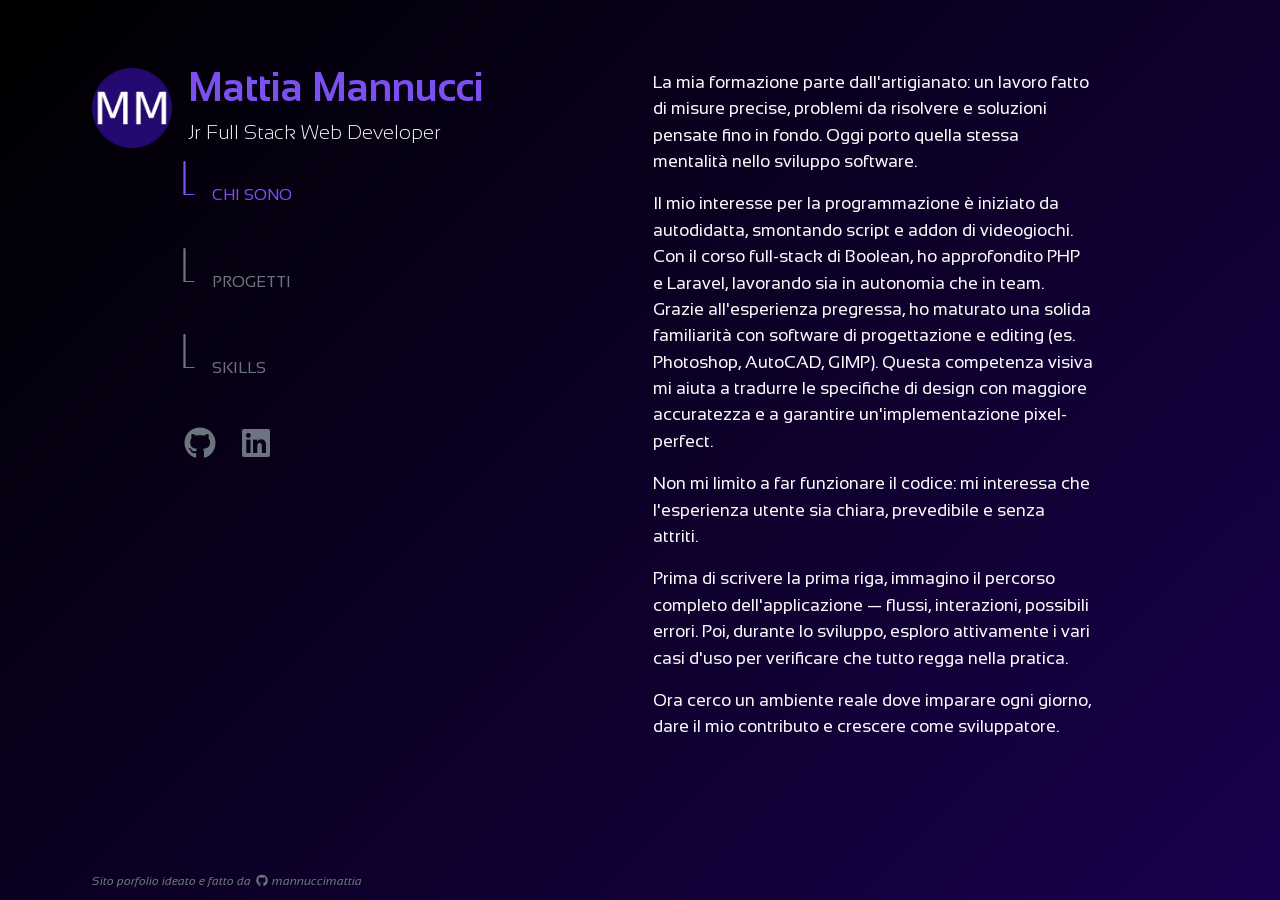
==== commit d50ead33: "deploy: mannuccimattia/react-portfolio@9ca0428166ea3bf291e2fee6c0ad2ff8f0645fc7" ====
--- a/index.html
+++ b/index.html
@@ -11,8 +11,8 @@
   <link
     href="https://fonts.googleapis.com/css2?family=Sansation:ital,wght@0,300;0,400;0,700;1,300;1,400;1,700&display=swap"
     rel="stylesheet">
-  <script type="module" crossorigin src="/assets/index-CFa9oPzD.js"></script>
-  <link rel="stylesheet" crossorigin href="/assets/index-BRcqayMo.css">
+  <script type="module" crossorigin src="/assets/index-BRgD_9rP.js"></script>
+  <link rel="stylesheet" crossorigin href="/assets/index-Bw-MH1eb.css">
 </head>
 
 <body>
--- a/assets/index-Bw-MH1eb.css
+++ b/assets/index-Bw-MH1eb.css
@@ -0,0 +1,9 @@
+@charset "UTF-8";#app{background:#000;background:linear-gradient(135deg,#000,#1a004d);height:100vh;padding:8rem 10rem;box-sizing:border-box;font-family:Sansation,sans-serif;position:relative}hr,h1{color:#7b4ff0!important}.btn-outline-primary{color:#7b4ff0!important;border-color:#7b4ff0!important;--bs-btn-active-bg: #7b4ff0 !important;--bs-btn-active-color: #fff !important}.btn.active{color:#fff!important}.btn-outline-primary:hover{color:#fff!important;background-color:#7a4ff096!important}header{height:100%}#header-logo{width:80px;aspect-ratio:1/1}header .mid,header .end{padding-left:5.5rem}.nav-item{cursor:pointer;margin:.7rem 0;width:120px;color:#6c757d}.nav-item svg{translate:0 -50%}.nav-link.active{color:#7b4ff0!important}a.fa-brands{font-size:2rem;margin:1rem 1rem 0 0}.nav-item:hover,a.fa-brands:hover,.github-link:hover,.github-link:hover a{color:#471d9b!important}.main-container{max-height:calc(100vh - 16rem);overflow-y:auto;overflow-x:hidden;padding-top:.3rem}.detail-container{width:90%;margin:0 auto;max-height:calc(100vh - 16rem);overflow-y:auto;box-sizing:border-box;padding-right:calc(var(--sb-width) + var(--sb-gap));scrollbar-gutter:stable both-edges}.about-me{font-size:1.1rem;width:70%;margin:0 auto}.main-container img,.main-container .project-card{max-width:100%;box-sizing:border-box}.project-card,.skill-card{margin:0 auto;border:1px #471d9b solid;transition:ease-in-out .3s}.project-card{width:70%}.skill-card{width:100px;height:auto;display:flex;flex-direction:column;align-items:center;transition:.3s}.project-card:hover,.skill-card:hover{-webkit-box-shadow:0px 0px 20px 0px rgba(255,255,255,.4);box-shadow:0 0 20px #fff6}.project-card:hover{cursor:pointer}.text-bg-main{background-color:#471d9b}.carousel-item>img{border-radius:1rem}.features-list{list-style:none}.feature{margin-bottom:.5rem}.feature:before{content:"🖈 ";color:#7b4ff0}.github-link,.github-link a{color:#6c757d}.icon{width:60px;height:60px!important;object-fit:contain;object-position:center}.section-title{color:#7b4ff0;opacity:50%;font-size:.8rem;font-weight:900;padding-left:1.5rem!important;transition:.3s}.skill-name{color:#6c757d;font-weight:700;text-align:center;transition:.3s}.skill-card:hover{background-color:#442a8a}.skill-card:hover .skill-name{color:#fff}.skills-row:hover .section-title{opacity:100%}footer{position:absolute;bottom:10px;font-size:.75rem;color:#6c757d;width:fit-content!important}.loader-wrapper{position:absolute;top:30vh;left:50%}.loader{color:#7b4ff0;box-shadow:-10px -10px 0 5px,-10px -10px 0 5px,-10px -10px 0 5px,-10px -10px 0 5px;animation:loader-38 1s infinite}@keyframes loader-38{0%{box-shadow:-10px -10px 0 5px,-10px -10px 0 5px,-10px -10px 0 5px,-10px -10px 0 5px}8.33%{box-shadow:-10px -10px 0 5px,10px -10px 0 5px,10px -10px 0 5px,10px -10px 0 5px}16.66%{box-shadow:-10px -10px 0 5px,10px -10px 0 5px,10px 10px 0 5px,10px 10px 0 5px}24.99%{box-shadow:-10px -10px 0 5px,10px -10px 0 5px,10px 10px 0 5px,-10px 10px 0 5px}33.32%{box-shadow:-10px -10px 0 5px,10px -10px 0 5px,10px 10px 0 5px,-10px -10px 0 5px}41.65%{box-shadow:10px -10px 0 5px,10px -10px 0 5px,10px 10px 0 5px,10px -10px 0 5px}49.98%{box-shadow:10px 10px 0 5px,10px 10px 0 5px,10px 10px 0 5px,10px 10px 0 5px}58.31%{box-shadow:-10px 10px 0 5px,-10px 10px 0 5px,10px 10px 0 5px,-10px 10px 0 5px}66.64%{box-shadow:-10px -10px 0 5px,-10px -10px 0 5px,10px 10px 0 5px,-10px 10px 0 5px}74.97%{box-shadow:-10px -10px 0 5px,10px -10px 0 5px,10px 10px 0 5px,-10px 10px 0 5px}83.3%{box-shadow:-10px -10px 0 5px,10px 10px 0 5px,10px 10px 0 5px,-10px 10px 0 5px}91.63%{box-shadow:-10px -10px 0 5px,-10px 10px 0 5px,-10px 10px 0 5px,-10px 10px 0 5px}to{box-shadow:-10px -10px 0 5px,-10px -10px 0 5px,-10px -10px 0 5px,-10px -10px 0 5px}}:root{--sb-thumb: #471d9b;--sb-thumb-hover: #5f35d1;--sb-track: rgba(255, 255, 255, .04);--sb-width: 12px;--sb-gap: 8px}.main-container{scrollbar-width:none}.detail-container,html,body{scrollbar-width:thin;scrollbar-color:var(--sb-thumb) var(--sb-track)}.main-container::-webkit-scrollbar{width:0;height:0;display:none}.detail-container::-webkit-scrollbar,html::-webkit-scrollbar,body::-webkit-scrollbar{width:var(--sb-width);height:var(--sb-width)}.detail-container::-webkit-scrollbar-track,html::-webkit-scrollbar-track,body::-webkit-scrollbar-track{background:var(--sb-track);border-radius:999px}.detail-container::-webkit-scrollbar-thumb,html::-webkit-scrollbar-thumb,body::-webkit-scrollbar-thumb{background:linear-gradient(180deg,var(--sb-thumb),var(--sb-thumb-hover));border-radius:999px;border:3px solid rgba(0,0,0,0);background-clip:padding-box}.detail-container::-webkit-scrollbar-thumb:hover,html::-webkit-scrollbar-thumb:hover,body::-webkit-scrollbar-thumb:hover{background:var(--sb-thumb-hover)}@media(pointer:coarse){:root{--sb-width: 16px}}@media(prefers-contrast:more){:root{--sb-track: rgba(255, 255, 255, .06);--sb-thumb: #5b29c4;--sb-thumb-hover: #7b4ff0}}@media(max-width:1599.98px){#app{padding:4rem 5rem}.main-container,.detail-container{max-height:calc(100vh - 8rem)}.detail-container{width:100%}}@media(max-width:1319.98px){.detail-container .btn.rounded-end-0,.detail-container .btn.rounded-start-0{border-top-right-radius:var(--bs-border-radius-pill)!important;border-top-left-radius:var(--bs-border-radius-pill)!important;border-bottom-right-radius:var(--bs-border-radius-pill)!important;border-bottom-left-radius:var(--bs-border-radius-pill)!important;margin:.5rem .1rem}}@media(max-width:1199.98px){#app{padding:3rem 2rem!important}.main-container,.detail-container{max-height:calc(100vh - 6rem)}.project-card img{margin-bottom:1rem}}@media(max-width:991.98px){#app{height:auto!important;min-height:100vh!important;padding:2rem!important}.main-container,.detail-container{max-height:none!important;overflow:visible!important;overflow-y:visible!important;padding-right:0!important;scrollbar-gutter:auto!important}.main-container,.detail-container{-ms-overflow-style:auto!important;scrollbar-width:auto!important}.main-container::-webkit-scrollbar,.detail-container::-webkit-scrollbar{width:auto!important;height:auto!important;display:block!important}html,body{height:auto!important;overflow:auto!important}.detail-container .btn.rounded-end-0{border-top-right-radius:0!important;border-bottom-right-radius:0!important;margin:.5rem 0}.detail-container .btn.rounded-start-0{border-top-left-radius:0!important;border-bottom-left-radius:0!important;margin:.5rem 0}footer{bottom:0}}@media(max-width:699.98px){.detail-container .btn.rounded-end-0,.detail-container .btn.rounded-start-0{border-top-right-radius:var(--bs-border-radius-pill)!important;border-top-left-radius:var(--bs-border-radius-pill)!important;border-bottom-right-radius:var(--bs-border-radius-pill)!important;border-bottom-left-radius:var(--bs-border-radius-pill)!important;margin:.5rem .1rem}}@media(max-width:575.98px){.about-me{width:90%}.loader-wrapper{top:20vh}}/*!
+* Bootstrap  v5.3.8 (https://getbootstrap.com/)
+* Copyright 2011-2025 The Bootstrap Authors
+* Licensed under MIT (https://github.com/twbs/bootstrap/blob/main/LICENSE)
+*/:root,[data-bs-theme=light]{--bs-blue:#0d6efd;--bs-indigo:#6610f2;--bs-purple:#6f42c1;--bs-pink:#d63384;--bs-red:#dc3545;--bs-orange:#fd7e14;--bs-yellow:#ffc107;--bs-green:#198754;--bs-teal:#20c997;--bs-cyan:#0dcaf0;--bs-black:#000;--bs-white:#fff;--bs-gray:#6c757d;--bs-gray-dark:#343a40;--bs-gray-100:#f8f9fa;--bs-gray-200:#e9ecef;--bs-gray-300:#dee2e6;--bs-gray-400:#ced4da;--bs-gray-500:#adb5bd;--bs-gray-600:#6c757d;--bs-gray-700:#495057;--bs-gray-800:#343a40;--bs-gray-900:#212529;--bs-primary:#0d6efd;--bs-secondary:#6c757d;--bs-success:#198754;--bs-info:#0dcaf0;--bs-warning:#ffc107;--bs-danger:#dc3545;--bs-light:#f8f9fa;--bs-dark:#212529;--bs-primary-rgb:13,110,253;--bs-secondary-rgb:108,117,125;--bs-success-rgb:25,135,84;--bs-info-rgb:13,202,240;--bs-warning-rgb:255,193,7;--bs-danger-rgb:220,53,69;--bs-light-rgb:248,249,250;--bs-dark-rgb:33,37,41;--bs-primary-text-emphasis:#052c65;--bs-secondary-text-emphasis:#2b2f32;--bs-success-text-emphasis:#0a3622;--bs-info-text-emphasis:#055160;--bs-warning-text-emphasis:#664d03;--bs-danger-text-emphasis:#58151c;--bs-light-text-emphasis:#495057;--bs-dark-text-emphasis:#495057;--bs-primary-bg-subtle:#cfe2ff;--bs-secondary-bg-subtle:#e2e3e5;--bs-success-bg-subtle:#d1e7dd;--bs-info-bg-subtle:#cff4fc;--bs-warning-bg-subtle:#fff3cd;--bs-danger-bg-subtle:#f8d7da;--bs-light-bg-subtle:#fcfcfd;--bs-dark-bg-subtle:#ced4da;--bs-primary-border-subtle:#9ec5fe;--bs-secondary-border-subtle:#c4c8cb;--bs-success-border-subtle:#a3cfbb;--bs-info-border-subtle:#9eeaf9;--bs-warning-border-subtle:#ffe69c;--bs-danger-border-subtle:#f1aeb5;--bs-light-border-subtle:#e9ecef;--bs-dark-border-subtle:#adb5bd;--bs-white-rgb:255,255,255;--bs-black-rgb:0,0,0;--bs-font-sans-serif:system-ui,-apple-system,"Segoe UI",Roboto,"Helvetica Neue","Noto Sans","Liberation Sans",Arial,sans-serif,"Apple Color Emoji","Segoe UI Emoji","Segoe UI Symbol","Noto Color Emoji";--bs-font-monospace:SFMono-Regular,Menlo,Monaco,Consolas,"Liberation Mono","Courier New",monospace;--bs-gradient:linear-gradient(180deg, rgba(255, 255, 255, .15), rgba(255, 255, 255, 0));--bs-body-font-family:var(--bs-font-sans-serif);--bs-body-font-size:1rem;--bs-body-font-weight:400;--bs-body-line-height:1.5;--bs-body-color:#212529;--bs-body-color-rgb:33,37,41;--bs-body-bg:#fff;--bs-body-bg-rgb:255,255,255;--bs-emphasis-color:#000;--bs-emphasis-color-rgb:0,0,0;--bs-secondary-color:rgba(33, 37, 41, .75);--bs-secondary-color-rgb:33,37,41;--bs-secondary-bg:#e9ecef;--bs-secondary-bg-rgb:233,236,239;--bs-tertiary-color:rgba(33, 37, 41, .5);--bs-tertiary-color-rgb:33,37,41;--bs-tertiary-bg:#f8f9fa;--bs-tertiary-bg-rgb:248,249,250;--bs-heading-color:inherit;--bs-link-color:#0d6efd;--bs-link-color-rgb:13,110,253;--bs-link-decoration:underline;--bs-link-hover-color:#0a58ca;--bs-link-hover-color-rgb:10,88,202;--bs-code-color:#d63384;--bs-highlight-color:#212529;--bs-highlight-bg:#fff3cd;--bs-border-width:1px;--bs-border-style:solid;--bs-border-color:#dee2e6;--bs-border-color-translucent:rgba(0, 0, 0, .175);--bs-border-radius:.375rem;--bs-border-radius-sm:.25rem;--bs-border-radius-lg:.5rem;--bs-border-radius-xl:1rem;--bs-border-radius-xxl:2rem;--bs-border-radius-2xl:var(--bs-border-radius-xxl);--bs-border-radius-pill:50rem;--bs-box-shadow:0 .5rem 1rem rgba(0, 0, 0, .15);--bs-box-shadow-sm:0 .125rem .25rem rgba(0, 0, 0, .075);--bs-box-shadow-lg:0 1rem 3rem rgba(0, 0, 0, .175);--bs-box-shadow-inset:inset 0 1px 2px rgba(0, 0, 0, .075);--bs-focus-ring-width:.25rem;--bs-focus-ring-opacity:.25;--bs-focus-ring-color:rgba(13, 110, 253, .25);--bs-form-valid-color:#198754;--bs-form-valid-border-color:#198754;--bs-form-invalid-color:#dc3545;--bs-form-invalid-border-color:#dc3545}[data-bs-theme=dark]{color-scheme:dark;--bs-body-color:#dee2e6;--bs-body-color-rgb:222,226,230;--bs-body-bg:#212529;--bs-body-bg-rgb:33,37,41;--bs-emphasis-color:#fff;--bs-emphasis-color-rgb:255,255,255;--bs-secondary-color:rgba(222, 226, 230, .75);--bs-secondary-color-rgb:222,226,230;--bs-secondary-bg:#343a40;--bs-secondary-bg-rgb:52,58,64;--bs-tertiary-color:rgba(222, 226, 230, .5);--bs-tertiary-color-rgb:222,226,230;--bs-tertiary-bg:#2b3035;--bs-tertiary-bg-rgb:43,48,53;--bs-primary-text-emphasis:#6ea8fe;--bs-secondary-text-emphasis:#a7acb1;--bs-success-text-emphasis:#75b798;--bs-info-text-emphasis:#6edff6;--bs-warning-text-emphasis:#ffda6a;--bs-danger-text-emphasis:#ea868f;--bs-light-text-emphasis:#f8f9fa;--bs-dark-text-emphasis:#dee2e6;--bs-primary-bg-subtle:#031633;--bs-secondary-bg-subtle:#161719;--bs-success-bg-subtle:#051b11;--bs-info-bg-subtle:#032830;--bs-warning-bg-subtle:#332701;--bs-danger-bg-subtle:#2c0b0e;--bs-light-bg-subtle:#343a40;--bs-dark-bg-subtle:#1a1d20;--bs-primary-border-subtle:#084298;--bs-secondary-border-subtle:#41464b;--bs-success-border-subtle:#0f5132;--bs-info-border-subtle:#087990;--bs-warning-border-subtle:#997404;--bs-danger-border-subtle:#842029;--bs-light-border-subtle:#495057;--bs-dark-border-subtle:#343a40;--bs-heading-color:inherit;--bs-link-color:#6ea8fe;--bs-link-hover-color:#8bb9fe;--bs-link-color-rgb:110,168,254;--bs-link-hover-color-rgb:139,185,254;--bs-code-color:#e685b5;--bs-highlight-color:#dee2e6;--bs-highlight-bg:#664d03;--bs-border-color:#495057;--bs-border-color-translucent:rgba(255, 255, 255, .15);--bs-form-valid-color:#75b798;--bs-form-valid-border-color:#75b798;--bs-form-invalid-color:#ea868f;--bs-form-invalid-border-color:#ea868f}*,:after,:before{box-sizing:border-box}@media(prefers-reduced-motion:no-preference){:root{scroll-behavior:smooth}}body{margin:0;font-family:var(--bs-body-font-family);font-size:var(--bs-body-font-size);font-weight:var(--bs-body-font-weight);line-height:var(--bs-body-line-height);color:var(--bs-body-color);text-align:var(--bs-body-text-align);background-color:var(--bs-body-bg);-webkit-text-size-adjust:100%;-webkit-tap-highlight-color:transparent}hr{margin:1rem 0;color:inherit;border:0;border-top:var(--bs-border-width) solid;opacity:.25}.h1,.h2,.h3,.h4,.h5,.h6,h1,h2,h3,h4,h5,h6{margin-top:0;margin-bottom:.5rem;font-weight:500;line-height:1.2;color:var(--bs-heading-color)}.h1,h1{font-size:calc(1.375rem + 1.5vw)}@media(min-width:1200px){.h1,h1{font-size:2.5rem}}.h2,h2{font-size:calc(1.325rem + .9vw)}@media(min-width:1200px){.h2,h2{font-size:2rem}}.h3,h3{font-size:calc(1.3rem + .6vw)}@media(min-width:1200px){.h3,h3{font-size:1.75rem}}.h4,h4{font-size:calc(1.275rem + .3vw)}@media(min-width:1200px){.h4,h4{font-size:1.5rem}}.h5,h5{font-size:1.25rem}.h6,h6{font-size:1rem}p{margin-top:0;margin-bottom:1rem}abbr[title]{-webkit-text-decoration:underline dotted;text-decoration:underline dotted;cursor:help;-webkit-text-decoration-skip-ink:none;text-decoration-skip-ink:none}address{margin-bottom:1rem;font-style:normal;line-height:inherit}ol,ul{padding-left:2rem}dl,ol,ul{margin-top:0;margin-bottom:1rem}ol ol,ol ul,ul ol,ul ul{margin-bottom:0}dt{font-weight:700}dd{margin-bottom:.5rem;margin-left:0}blockquote{margin:0 0 1rem}b,strong{font-weight:bolder}.small,small{font-size:.875em}.mark,mark{padding:.1875em;color:var(--bs-highlight-color);background-color:var(--bs-highlight-bg)}sub,sup{position:relative;font-size:.75em;line-height:0;vertical-align:baseline}sub{bottom:-.25em}sup{top:-.5em}a{color:rgba(var(--bs-link-color-rgb),var(--bs-link-opacity,1));text-decoration:underline}a:hover{--bs-link-color-rgb:var(--bs-link-hover-color-rgb)}a:not([href]):not([class]),a:not([href]):not([class]):hover{color:inherit;text-decoration:none}code,kbd,pre,samp{font-family:var(--bs-font-monospace);font-size:1em}pre{display:block;margin-top:0;margin-bottom:1rem;overflow:auto;font-size:.875em}pre code{font-size:inherit;color:inherit;word-break:normal}code{font-size:.875em;color:var(--bs-code-color);word-wrap:break-word}a>code{color:inherit}kbd{padding:.1875rem .375rem;font-size:.875em;color:var(--bs-body-bg);background-color:var(--bs-body-color);border-radius:.25rem}kbd kbd{padding:0;font-size:1em}figure{margin:0 0 1rem}img,svg{vertical-align:middle}table{caption-side:bottom;border-collapse:collapse}caption{padding-top:.5rem;padding-bottom:.5rem;color:var(--bs-secondary-color);text-align:left}th{text-align:inherit;text-align:-webkit-match-parent}tbody,td,tfoot,th,thead,tr{border-color:inherit;border-style:solid;border-width:0}label{display:inline-block}button{border-radius:0}button:focus:not(:focus-visible){outline:0}button,input,optgroup,select,textarea{margin:0;font-family:inherit;font-size:inherit;line-height:inherit}button,select{text-transform:none}[role=button]{cursor:pointer}select{word-wrap:normal}select:disabled{opacity:1}[list]:not([type=date]):not([type=datetime-local]):not([type=month]):not([type=week]):not([type=time])::-webkit-calendar-picker-indicator{display:none!important}[type=button],[type=reset],[type=submit],button{-webkit-appearance:button}[type=button]:not(:disabled),[type=reset]:not(:disabled),[type=submit]:not(:disabled),button:not(:disabled){cursor:pointer}::-moz-focus-inner{padding:0;border-style:none}textarea{resize:vertical}fieldset{min-width:0;padding:0;margin:0;border:0}legend{float:left;width:100%;padding:0;margin-bottom:.5rem;line-height:inherit;font-size:calc(1.275rem + .3vw)}@media(min-width:1200px){legend{font-size:1.5rem}}legend+*{clear:left}::-webkit-datetime-edit-day-field,::-webkit-datetime-edit-fields-wrapper,::-webkit-datetime-edit-hour-field,::-webkit-datetime-edit-minute,::-webkit-datetime-edit-month-field,::-webkit-datetime-edit-text,::-webkit-datetime-edit-year-field{padding:0}::-webkit-inner-spin-button{height:auto}[type=search]{-webkit-appearance:textfield;outline-offset:-2px}[type=search]::-webkit-search-cancel-button{cursor:pointer;filter:grayscale(1)}::-webkit-search-decoration{-webkit-appearance:none}::-webkit-color-swatch-wrapper{padding:0}::-webkit-file-upload-button{font:inherit;-webkit-appearance:button}::file-selector-button{font:inherit;-webkit-appearance:button}output{display:inline-block}iframe{border:0}summary{display:list-item;cursor:pointer}progress{vertical-align:baseline}[hidden]{display:none!important}.lead{font-size:1.25rem;font-weight:300}.display-1{font-weight:300;line-height:1.2;font-size:calc(1.625rem + 4.5vw)}@media(min-width:1200px){.display-1{font-size:5rem}}.display-2{font-weight:300;line-height:1.2;font-size:calc(1.575rem + 3.9vw)}@media(min-width:1200px){.display-2{font-size:4.5rem}}.display-3{font-weight:300;line-height:1.2;font-size:calc(1.525rem + 3.3vw)}@media(min-width:1200px){.display-3{font-size:4rem}}.display-4{font-weight:300;line-height:1.2;font-size:calc(1.475rem + 2.7vw)}@media(min-width:1200px){.display-4{font-size:3.5rem}}.display-5{font-weight:300;line-height:1.2;font-size:calc(1.425rem + 2.1vw)}@media(min-width:1200px){.display-5{font-size:3rem}}.display-6{font-weight:300;line-height:1.2;font-size:calc(1.375rem + 1.5vw)}@media(min-width:1200px){.display-6{font-size:2.5rem}}.list-unstyled,.list-inline{padding-left:0;list-style:none}.list-inline-item{display:inline-block}.list-inline-item:not(:last-child){margin-right:.5rem}.initialism{font-size:.875em;text-transform:uppercase}.blockquote{margin-bottom:1rem;font-size:1.25rem}.blockquote>:last-child{margin-bottom:0}.blockquote-footer{margin-top:-1rem;margin-bottom:1rem;font-size:.875em;color:#6c757d}.blockquote-footer:before{content:"— "}.img-fluid{max-width:100%;height:auto}.img-thumbnail{padding:.25rem;background-color:var(--bs-body-bg);border:var(--bs-border-width) solid var(--bs-border-color);border-radius:var(--bs-border-radius);max-width:100%;height:auto}.figure{display:inline-block}.figure-img{margin-bottom:.5rem;line-height:1}.figure-caption{font-size:.875em;color:var(--bs-secondary-color)}.container,.container-fluid,.container-lg,.container-md,.container-sm,.container-xl,.container-xxl{--bs-gutter-x:1.5rem;--bs-gutter-y:0;width:100%;padding-right:calc(var(--bs-gutter-x) * .5);padding-left:calc(var(--bs-gutter-x) * .5);margin-right:auto;margin-left:auto}@media(min-width:576px){.container,.container-sm{max-width:540px}}@media(min-width:768px){.container,.container-md,.container-sm{max-width:720px}}@media(min-width:992px){.container,.container-lg,.container-md,.container-sm{max-width:960px}}@media(min-width:1200px){.container,.container-lg,.container-md,.container-sm,.container-xl{max-width:1140px}}@media(min-width:1400px){.container,.container-lg,.container-md,.container-sm,.container-xl,.container-xxl{max-width:1320px}}:root{--bs-breakpoint-xs:0;--bs-breakpoint-sm:576px;--bs-breakpoint-md:768px;--bs-breakpoint-lg:992px;--bs-breakpoint-xl:1200px;--bs-breakpoint-xxl:1400px}.row{--bs-gutter-x:1.5rem;--bs-gutter-y:0;display:flex;flex-wrap:wrap;margin-top:calc(-1 * var(--bs-gutter-y));margin-right:calc(-.5 * var(--bs-gutter-x));margin-left:calc(-.5 * var(--bs-gutter-x))}.row>*{flex-shrink:0;width:100%;max-width:100%;padding-right:calc(var(--bs-gutter-x) * .5);padding-left:calc(var(--bs-gutter-x) * .5);margin-top:var(--bs-gutter-y)}.col{flex:1 0 0}.row-cols-auto>*{flex:0 0 auto;width:auto}.row-cols-1>*{flex:0 0 auto;width:100%}.row-cols-2>*{flex:0 0 auto;width:50%}.row-cols-3>*{flex:0 0 auto;width:33.33333333%}.row-cols-4>*{flex:0 0 auto;width:25%}.row-cols-5>*{flex:0 0 auto;width:20%}.row-cols-6>*{flex:0 0 auto;width:16.66666667%}.col-auto{flex:0 0 auto;width:auto}.col-1{flex:0 0 auto;width:8.33333333%}.col-2{flex:0 0 auto;width:16.66666667%}.col-3{flex:0 0 auto;width:25%}.col-4{flex:0 0 auto;width:33.33333333%}.col-5{flex:0 0 auto;width:41.66666667%}.col-6{flex:0 0 auto;width:50%}.col-7{flex:0 0 auto;width:58.33333333%}.col-8{flex:0 0 auto;width:66.66666667%}.col-9{flex:0 0 auto;width:75%}.col-10{flex:0 0 auto;width:83.33333333%}.col-11{flex:0 0 auto;width:91.66666667%}.col-12{flex:0 0 auto;width:100%}.offset-1{margin-left:8.33333333%}.offset-2{margin-left:16.66666667%}.offset-3{margin-left:25%}.offset-4{margin-left:33.33333333%}.offset-5{margin-left:41.66666667%}.offset-6{margin-left:50%}.offset-7{margin-left:58.33333333%}.offset-8{margin-left:66.66666667%}.offset-9{margin-left:75%}.offset-10{margin-left:83.33333333%}.offset-11{margin-left:91.66666667%}.g-0,.gx-0{--bs-gutter-x:0}.g-0,.gy-0{--bs-gutter-y:0}.g-1,.gx-1{--bs-gutter-x:.25rem}.g-1,.gy-1{--bs-gutter-y:.25rem}.g-2,.gx-2{--bs-gutter-x:.5rem}.g-2,.gy-2{--bs-gutter-y:.5rem}.g-3,.gx-3{--bs-gutter-x:1rem}.g-3,.gy-3{--bs-gutter-y:1rem}.g-4,.gx-4{--bs-gutter-x:1.5rem}.g-4,.gy-4{--bs-gutter-y:1.5rem}.g-5,.gx-5{--bs-gutter-x:3rem}.g-5,.gy-5{--bs-gutter-y:3rem}@media(min-width:576px){.col-sm{flex:1 0 0}.row-cols-sm-auto>*{flex:0 0 auto;width:auto}.row-cols-sm-1>*{flex:0 0 auto;width:100%}.row-cols-sm-2>*{flex:0 0 auto;width:50%}.row-cols-sm-3>*{flex:0 0 auto;width:33.33333333%}.row-cols-sm-4>*{flex:0 0 auto;width:25%}.row-cols-sm-5>*{flex:0 0 auto;width:20%}.row-cols-sm-6>*{flex:0 0 auto;width:16.66666667%}.col-sm-auto{flex:0 0 auto;width:auto}.col-sm-1{flex:0 0 auto;width:8.33333333%}.col-sm-2{flex:0 0 auto;width:16.66666667%}.col-sm-3{flex:0 0 auto;width:25%}.col-sm-4{flex:0 0 auto;width:33.33333333%}.col-sm-5{flex:0 0 auto;width:41.66666667%}.col-sm-6{flex:0 0 auto;width:50%}.col-sm-7{flex:0 0 auto;width:58.33333333%}.col-sm-8{flex:0 0 auto;width:66.66666667%}.col-sm-9{flex:0 0 auto;width:75%}.col-sm-10{flex:0 0 auto;width:83.33333333%}.col-sm-11{flex:0 0 auto;width:91.66666667%}.col-sm-12{flex:0 0 auto;width:100%}.offset-sm-0{margin-left:0}.offset-sm-1{margin-left:8.33333333%}.offset-sm-2{margin-left:16.66666667%}.offset-sm-3{margin-left:25%}.offset-sm-4{margin-left:33.33333333%}.offset-sm-5{margin-left:41.66666667%}.offset-sm-6{margin-left:50%}.offset-sm-7{margin-left:58.33333333%}.offset-sm-8{margin-left:66.66666667%}.offset-sm-9{margin-left:75%}.offset-sm-10{margin-left:83.33333333%}.offset-sm-11{margin-left:91.66666667%}.g-sm-0,.gx-sm-0{--bs-gutter-x:0}.g-sm-0,.gy-sm-0{--bs-gutter-y:0}.g-sm-1,.gx-sm-1{--bs-gutter-x:.25rem}.g-sm-1,.gy-sm-1{--bs-gutter-y:.25rem}.g-sm-2,.gx-sm-2{--bs-gutter-x:.5rem}.g-sm-2,.gy-sm-2{--bs-gutter-y:.5rem}.g-sm-3,.gx-sm-3{--bs-gutter-x:1rem}.g-sm-3,.gy-sm-3{--bs-gutter-y:1rem}.g-sm-4,.gx-sm-4{--bs-gutter-x:1.5rem}.g-sm-4,.gy-sm-4{--bs-gutter-y:1.5rem}.g-sm-5,.gx-sm-5{--bs-gutter-x:3rem}.g-sm-5,.gy-sm-5{--bs-gutter-y:3rem}}@media(min-width:768px){.col-md{flex:1 0 0}.row-cols-md-auto>*{flex:0 0 auto;width:auto}.row-cols-md-1>*{flex:0 0 auto;width:100%}.row-cols-md-2>*{flex:0 0 auto;width:50%}.row-cols-md-3>*{flex:0 0 auto;width:33.33333333%}.row-cols-md-4>*{flex:0 0 auto;width:25%}.row-cols-md-5>*{flex:0 0 auto;width:20%}.row-cols-md-6>*{flex:0 0 auto;width:16.66666667%}.col-md-auto{flex:0 0 auto;width:auto}.col-md-1{flex:0 0 auto;width:8.33333333%}.col-md-2{flex:0 0 auto;width:16.66666667%}.col-md-3{flex:0 0 auto;width:25%}.col-md-4{flex:0 0 auto;width:33.33333333%}.col-md-5{flex:0 0 auto;width:41.66666667%}.col-md-6{flex:0 0 auto;width:50%}.col-md-7{flex:0 0 auto;width:58.33333333%}.col-md-8{flex:0 0 auto;width:66.66666667%}.col-md-9{flex:0 0 auto;width:75%}.col-md-10{flex:0 0 auto;width:83.33333333%}.col-md-11{flex:0 0 auto;width:91.66666667%}.col-md-12{flex:0 0 auto;width:100%}.offset-md-0{margin-left:0}.offset-md-1{margin-left:8.33333333%}.offset-md-2{margin-left:16.66666667%}.offset-md-3{margin-left:25%}.offset-md-4{margin-left:33.33333333%}.offset-md-5{margin-left:41.66666667%}.offset-md-6{margin-left:50%}.offset-md-7{margin-left:58.33333333%}.offset-md-8{margin-left:66.66666667%}.offset-md-9{margin-left:75%}.offset-md-10{margin-left:83.33333333%}.offset-md-11{margin-left:91.66666667%}.g-md-0,.gx-md-0{--bs-gutter-x:0}.g-md-0,.gy-md-0{--bs-gutter-y:0}.g-md-1,.gx-md-1{--bs-gutter-x:.25rem}.g-md-1,.gy-md-1{--bs-gutter-y:.25rem}.g-md-2,.gx-md-2{--bs-gutter-x:.5rem}.g-md-2,.gy-md-2{--bs-gutter-y:.5rem}.g-md-3,.gx-md-3{--bs-gutter-x:1rem}.g-md-3,.gy-md-3{--bs-gutter-y:1rem}.g-md-4,.gx-md-4{--bs-gutter-x:1.5rem}.g-md-4,.gy-md-4{--bs-gutter-y:1.5rem}.g-md-5,.gx-md-5{--bs-gutter-x:3rem}.g-md-5,.gy-md-5{--bs-gutter-y:3rem}}@media(min-width:992px){.col-lg{flex:1 0 0}.row-cols-lg-auto>*{flex:0 0 auto;width:auto}.row-cols-lg-1>*{flex:0 0 auto;width:100%}.row-cols-lg-2>*{flex:0 0 auto;width:50%}.row-cols-lg-3>*{flex:0 0 auto;width:33.33333333%}.row-cols-lg-4>*{flex:0 0 auto;width:25%}.row-cols-lg-5>*{flex:0 0 auto;width:20%}.row-cols-lg-6>*{flex:0 0 auto;width:16.66666667%}.col-lg-auto{flex:0 0 auto;width:auto}.col-lg-1{flex:0 0 auto;width:8.33333333%}.col-lg-2{flex:0 0 auto;width:16.66666667%}.col-lg-3{flex:0 0 auto;width:25%}.col-lg-4{flex:0 0 auto;width:33.33333333%}.col-lg-5{flex:0 0 auto;width:41.66666667%}.col-lg-6{flex:0 0 auto;width:50%}.col-lg-7{flex:0 0 auto;width:58.33333333%}.col-lg-8{flex:0 0 auto;width:66.66666667%}.col-lg-9{flex:0 0 auto;width:75%}.col-lg-10{flex:0 0 auto;width:83.33333333%}.col-lg-11{flex:0 0 auto;width:91.66666667%}.col-lg-12{flex:0 0 auto;width:100%}.offset-lg-0{margin-left:0}.offset-lg-1{margin-left:8.33333333%}.offset-lg-2{margin-left:16.66666667%}.offset-lg-3{margin-left:25%}.offset-lg-4{margin-left:33.33333333%}.offset-lg-5{margin-left:41.66666667%}.offset-lg-6{margin-left:50%}.offset-lg-7{margin-left:58.33333333%}.offset-lg-8{margin-left:66.66666667%}.offset-lg-9{margin-left:75%}.offset-lg-10{margin-left:83.33333333%}.offset-lg-11{margin-left:91.66666667%}.g-lg-0,.gx-lg-0{--bs-gutter-x:0}.g-lg-0,.gy-lg-0{--bs-gutter-y:0}.g-lg-1,.gx-lg-1{--bs-gutter-x:.25rem}.g-lg-1,.gy-lg-1{--bs-gutter-y:.25rem}.g-lg-2,.gx-lg-2{--bs-gutter-x:.5rem}.g-lg-2,.gy-lg-2{--bs-gutter-y:.5rem}.g-lg-3,.gx-lg-3{--bs-gutter-x:1rem}.g-lg-3,.gy-lg-3{--bs-gutter-y:1rem}.g-lg-4,.gx-lg-4{--bs-gutter-x:1.5rem}.g-lg-4,.gy-lg-4{--bs-gutter-y:1.5rem}.g-lg-5,.gx-lg-5{--bs-gutter-x:3rem}.g-lg-5,.gy-lg-5{--bs-gutter-y:3rem}}@media(min-width:1200px){.col-xl{flex:1 0 0}.row-cols-xl-auto>*{flex:0 0 auto;width:auto}.row-cols-xl-1>*{flex:0 0 auto;width:100%}.row-cols-xl-2>*{flex:0 0 auto;width:50%}.row-cols-xl-3>*{flex:0 0 auto;width:33.33333333%}.row-cols-xl-4>*{flex:0 0 auto;width:25%}.row-cols-xl-5>*{flex:0 0 auto;width:20%}.row-cols-xl-6>*{flex:0 0 auto;width:16.66666667%}.col-xl-auto{flex:0 0 auto;width:auto}.col-xl-1{flex:0 0 auto;width:8.33333333%}.col-xl-2{flex:0 0 auto;width:16.66666667%}.col-xl-3{flex:0 0 auto;width:25%}.col-xl-4{flex:0 0 auto;width:33.33333333%}.col-xl-5{flex:0 0 auto;width:41.66666667%}.col-xl-6{flex:0 0 auto;width:50%}.col-xl-7{flex:0 0 auto;width:58.33333333%}.col-xl-8{flex:0 0 auto;width:66.66666667%}.col-xl-9{flex:0 0 auto;width:75%}.col-xl-10{flex:0 0 auto;width:83.33333333%}.col-xl-11{flex:0 0 auto;width:91.66666667%}.col-xl-12{flex:0 0 auto;width:100%}.offset-xl-0{margin-left:0}.offset-xl-1{margin-left:8.33333333%}.offset-xl-2{margin-left:16.66666667%}.offset-xl-3{margin-left:25%}.offset-xl-4{margin-left:33.33333333%}.offset-xl-5{margin-left:41.66666667%}.offset-xl-6{margin-left:50%}.offset-xl-7{margin-left:58.33333333%}.offset-xl-8{margin-left:66.66666667%}.offset-xl-9{margin-left:75%}.offset-xl-10{margin-left:83.33333333%}.offset-xl-11{margin-left:91.66666667%}.g-xl-0,.gx-xl-0{--bs-gutter-x:0}.g-xl-0,.gy-xl-0{--bs-gutter-y:0}.g-xl-1,.gx-xl-1{--bs-gutter-x:.25rem}.g-xl-1,.gy-xl-1{--bs-gutter-y:.25rem}.g-xl-2,.gx-xl-2{--bs-gutter-x:.5rem}.g-xl-2,.gy-xl-2{--bs-gutter-y:.5rem}.g-xl-3,.gx-xl-3{--bs-gutter-x:1rem}.g-xl-3,.gy-xl-3{--bs-gutter-y:1rem}.g-xl-4,.gx-xl-4{--bs-gutter-x:1.5rem}.g-xl-4,.gy-xl-4{--bs-gutter-y:1.5rem}.g-xl-5,.gx-xl-5{--bs-gutter-x:3rem}.g-xl-5,.gy-xl-5{--bs-gutter-y:3rem}}@media(min-width:1400px){.col-xxl{flex:1 0 0}.row-cols-xxl-auto>*{flex:0 0 auto;width:auto}.row-cols-xxl-1>*{flex:0 0 auto;width:100%}.row-cols-xxl-2>*{flex:0 0 auto;width:50%}.row-cols-xxl-3>*{flex:0 0 auto;width:33.33333333%}.row-cols-xxl-4>*{flex:0 0 auto;width:25%}.row-cols-xxl-5>*{flex:0 0 auto;width:20%}.row-cols-xxl-6>*{flex:0 0 auto;width:16.66666667%}.col-xxl-auto{flex:0 0 auto;width:auto}.col-xxl-1{flex:0 0 auto;width:8.33333333%}.col-xxl-2{flex:0 0 auto;width:16.66666667%}.col-xxl-3{flex:0 0 auto;width:25%}.col-xxl-4{flex:0 0 auto;width:33.33333333%}.col-xxl-5{flex:0 0 auto;width:41.66666667%}.col-xxl-6{flex:0 0 auto;width:50%}.col-xxl-7{flex:0 0 auto;width:58.33333333%}.col-xxl-8{flex:0 0 auto;width:66.66666667%}.col-xxl-9{flex:0 0 auto;width:75%}.col-xxl-10{flex:0 0 auto;width:83.33333333%}.col-xxl-11{flex:0 0 auto;width:91.66666667%}.col-xxl-12{flex:0 0 auto;width:100%}.offset-xxl-0{margin-left:0}.offset-xxl-1{margin-left:8.33333333%}.offset-xxl-2{margin-left:16.66666667%}.offset-xxl-3{margin-left:25%}.offset-xxl-4{margin-left:33.33333333%}.offset-xxl-5{margin-left:41.66666667%}.offset-xxl-6{margin-left:50%}.offset-xxl-7{margin-left:58.33333333%}.offset-xxl-8{margin-left:66.66666667%}.offset-xxl-9{margin-left:75%}.offset-xxl-10{margin-left:83.33333333%}.offset-xxl-11{margin-left:91.66666667%}.g-xxl-0,.gx-xxl-0{--bs-gutter-x:0}.g-xxl-0,.gy-xxl-0{--bs-gutter-y:0}.g-xxl-1,.gx-xxl-1{--bs-gutter-x:.25rem}.g-xxl-1,.gy-xxl-1{--bs-gutter-y:.25rem}.g-xxl-2,.gx-xxl-2{--bs-gutter-x:.5rem}.g-xxl-2,.gy-xxl-2{--bs-gutter-y:.5rem}.g-xxl-3,.gx-xxl-3{--bs-gutter-x:1rem}.g-xxl-3,.gy-xxl-3{--bs-gutter-y:1rem}.g-xxl-4,.gx-xxl-4{--bs-gutter-x:1.5rem}.g-xxl-4,.gy-xxl-4{--bs-gutter-y:1.5rem}.g-xxl-5,.gx-xxl-5{--bs-gutter-x:3rem}.g-xxl-5,.gy-xxl-5{--bs-gutter-y:3rem}}.table{--bs-table-color-type:initial;--bs-table-bg-type:initial;--bs-table-color-state:initial;--bs-table-bg-state:initial;--bs-table-color:var(--bs-emphasis-color);--bs-table-bg:var(--bs-body-bg);--bs-table-border-color:var(--bs-border-color);--bs-table-accent-bg:transparent;--bs-table-striped-color:var(--bs-emphasis-color);--bs-table-striped-bg:rgba(var(--bs-emphasis-color-rgb), .05);--bs-table-active-color:var(--bs-emphasis-color);--bs-table-active-bg:rgba(var(--bs-emphasis-color-rgb), .1);--bs-table-hover-color:var(--bs-emphasis-color);--bs-table-hover-bg:rgba(var(--bs-emphasis-color-rgb), .075);width:100%;margin-bottom:1rem;vertical-align:top;border-color:var(--bs-table-border-color)}.table>:not(caption)>*>*{padding:.5rem;color:var(--bs-table-color-state,var(--bs-table-color-type,var(--bs-table-color)));background-color:var(--bs-table-bg);border-bottom-width:var(--bs-border-width);box-shadow:inset 0 0 0 9999px var(--bs-table-bg-state,var(--bs-table-bg-type,var(--bs-table-accent-bg)))}.table>tbody{vertical-align:inherit}.table>thead{vertical-align:bottom}.table-group-divider{border-top:calc(var(--bs-border-width) * 2) solid currentcolor}.caption-top{caption-side:top}.table-sm>:not(caption)>*>*{padding:.25rem}.table-bordered>:not(caption)>*{border-width:var(--bs-border-width) 0}.table-bordered>:not(caption)>*>*{border-width:0 var(--bs-border-width)}.table-borderless>:not(caption)>*>*{border-bottom-width:0}.table-borderless>:not(:first-child){border-top-width:0}.table-striped>tbody>tr:nth-of-type(odd)>*{--bs-table-color-type:var(--bs-table-striped-color);--bs-table-bg-type:var(--bs-table-striped-bg)}.table-striped-columns>:not(caption)>tr>:nth-child(2n){--bs-table-color-type:var(--bs-table-striped-color);--bs-table-bg-type:var(--bs-table-striped-bg)}.table-active{--bs-table-color-state:var(--bs-table-active-color);--bs-table-bg-state:var(--bs-table-active-bg)}.table-hover>tbody>tr:hover>*{--bs-table-color-state:var(--bs-table-hover-color);--bs-table-bg-state:var(--bs-table-hover-bg)}.table-primary{--bs-table-color:#000;--bs-table-bg:#cfe2ff;--bs-table-border-color:#a6b5cc;--bs-table-striped-bg:#c5d7f2;--bs-table-striped-color:#000;--bs-table-active-bg:#bacbe6;--bs-table-active-color:#000;--bs-table-hover-bg:#bfd1ec;--bs-table-hover-color:#000;color:var(--bs-table-color);border-color:var(--bs-table-border-color)}.table-secondary{--bs-table-color:#000;--bs-table-bg:#e2e3e5;--bs-table-border-color:#b5b6b7;--bs-table-striped-bg:#d7d8da;--bs-table-striped-color:#000;--bs-table-active-bg:#cbccce;--bs-table-active-color:#000;--bs-table-hover-bg:#d1d2d4;--bs-table-hover-color:#000;color:var(--bs-table-color);border-color:var(--bs-table-border-color)}.table-success{--bs-table-color:#000;--bs-table-bg:#d1e7dd;--bs-table-border-color:#a7b9b1;--bs-table-striped-bg:#c7dbd2;--bs-table-striped-color:#000;--bs-table-active-bg:#bcd0c7;--bs-table-active-color:#000;--bs-table-hover-bg:#c1d6cc;--bs-table-hover-color:#000;color:var(--bs-table-color);border-color:var(--bs-table-border-color)}.table-info{--bs-table-color:#000;--bs-table-bg:#cff4fc;--bs-table-border-color:#a6c3ca;--bs-table-striped-bg:#c5e8ef;--bs-table-striped-color:#000;--bs-table-active-bg:#badce3;--bs-table-active-color:#000;--bs-table-hover-bg:#bfe2e9;--bs-table-hover-color:#000;color:var(--bs-table-color);border-color:var(--bs-table-border-color)}.table-warning{--bs-table-color:#000;--bs-table-bg:#fff3cd;--bs-table-border-color:#ccc2a4;--bs-table-striped-bg:#f2e7c3;--bs-table-striped-color:#000;--bs-table-active-bg:#e6dbb9;--bs-table-active-color:#000;--bs-table-hover-bg:#ece1be;--bs-table-hover-color:#000;color:var(--bs-table-color);border-color:var(--bs-table-border-color)}.table-danger{--bs-table-color:#000;--bs-table-bg:#f8d7da;--bs-table-border-color:#c6acae;--bs-table-striped-bg:#eccccf;--bs-table-striped-color:#000;--bs-table-active-bg:#dfc2c4;--bs-table-active-color:#000;--bs-table-hover-bg:#e5c7ca;--bs-table-hover-color:#000;color:var(--bs-table-color);border-color:var(--bs-table-border-color)}.table-light{--bs-table-color:#000;--bs-table-bg:#f8f9fa;--bs-table-border-color:#c6c7c8;--bs-table-striped-bg:#ecedee;--bs-table-striped-color:#000;--bs-table-active-bg:#dfe0e1;--bs-table-active-color:#000;--bs-table-hover-bg:#e5e6e7;--bs-table-hover-color:#000;color:var(--bs-table-color);border-color:var(--bs-table-border-color)}.table-dark{--bs-table-color:#fff;--bs-table-bg:#212529;--bs-table-border-color:#4d5154;--bs-table-striped-bg:#2c3034;--bs-table-striped-color:#fff;--bs-table-active-bg:#373b3e;--bs-table-active-color:#fff;--bs-table-hover-bg:#323539;--bs-table-hover-color:#fff;color:var(--bs-table-color);border-color:var(--bs-table-border-color)}.table-responsive{overflow-x:auto;-webkit-overflow-scrolling:touch}@media(max-width:575.98px){.table-responsive-sm{overflow-x:auto;-webkit-overflow-scrolling:touch}}@media(max-width:767.98px){.table-responsive-md{overflow-x:auto;-webkit-overflow-scrolling:touch}}@media(max-width:991.98px){.table-responsive-lg{overflow-x:auto;-webkit-overflow-scrolling:touch}}@media(max-width:1199.98px){.table-responsive-xl{overflow-x:auto;-webkit-overflow-scrolling:touch}}@media(max-width:1399.98px){.table-responsive-xxl{overflow-x:auto;-webkit-overflow-scrolling:touch}}.form-label{margin-bottom:.5rem}.col-form-label{padding-top:calc(.375rem + var(--bs-border-width));padding-bottom:calc(.375rem + var(--bs-border-width));margin-bottom:0;font-size:inherit;line-height:1.5}.col-form-label-lg{padding-top:calc(.5rem + var(--bs-border-width));padding-bottom:calc(.5rem + var(--bs-border-width));font-size:1.25rem}.col-form-label-sm{padding-top:calc(.25rem + var(--bs-border-width));padding-bottom:calc(.25rem + var(--bs-border-width));font-size:.875rem}.form-text{margin-top:.25rem;font-size:.875em;color:var(--bs-secondary-color)}.form-control{display:block;width:100%;padding:.375rem .75rem;font-size:1rem;font-weight:400;line-height:1.5;color:var(--bs-body-color);-webkit-appearance:none;-moz-appearance:none;appearance:none;background-color:var(--bs-body-bg);background-clip:padding-box;border:var(--bs-border-width) solid var(--bs-border-color);border-radius:var(--bs-border-radius);transition:border-color .15s ease-in-out,box-shadow .15s ease-in-out}@media(prefers-reduced-motion:reduce){.form-control{transition:none}}.form-control[type=file]{overflow:hidden}.form-control[type=file]:not(:disabled):not([readonly]){cursor:pointer}.form-control:focus{color:var(--bs-body-color);background-color:var(--bs-body-bg);border-color:#86b7fe;outline:0;box-shadow:0 0 0 .25rem #0d6efd40}.form-control::-webkit-date-and-time-value{min-width:85px;height:1.5em;margin:0}.form-control::-webkit-datetime-edit{display:block;padding:0}.form-control::placeholder{color:var(--bs-secondary-color);opacity:1}.form-control:disabled{background-color:var(--bs-secondary-bg);opacity:1}.form-control::-webkit-file-upload-button{padding:.375rem .75rem;margin:-.375rem -.75rem;-webkit-margin-end:.75rem;margin-inline-end:.75rem;color:var(--bs-body-color);background-color:var(--bs-tertiary-bg);pointer-events:none;border-color:inherit;border-style:solid;border-width:0;border-inline-end-width:var(--bs-border-width);border-radius:0;-webkit-transition:color .15s ease-in-out,background-color .15s ease-in-out,border-color .15s ease-in-out,box-shadow .15s ease-in-out;transition:color .15s ease-in-out,background-color .15s ease-in-out,border-color .15s ease-in-out,box-shadow .15s ease-in-out}.form-control::file-selector-button{padding:.375rem .75rem;margin:-.375rem -.75rem;-webkit-margin-end:.75rem;margin-inline-end:.75rem;color:var(--bs-body-color);background-color:var(--bs-tertiary-bg);pointer-events:none;border-color:inherit;border-style:solid;border-width:0;border-inline-end-width:var(--bs-border-width);border-radius:0;transition:color .15s ease-in-out,background-color .15s ease-in-out,border-color .15s ease-in-out,box-shadow .15s ease-in-out}@media(prefers-reduced-motion:reduce){.form-control::-webkit-file-upload-button{-webkit-transition:none;transition:none}.form-control::file-selector-button{transition:none}}.form-control:hover:not(:disabled):not([readonly])::-webkit-file-upload-button{background-color:var(--bs-secondary-bg)}.form-control:hover:not(:disabled):not([readonly])::file-selector-button{background-color:var(--bs-secondary-bg)}.form-control-plaintext{display:block;width:100%;padding:.375rem 0;margin-bottom:0;line-height:1.5;color:var(--bs-body-color);background-color:transparent;border:solid transparent;border-width:var(--bs-border-width) 0}.form-control-plaintext:focus{outline:0}.form-control-plaintext.form-control-lg,.form-control-plaintext.form-control-sm{padding-right:0;padding-left:0}.form-control-sm{min-height:calc(1.5em + .5rem + calc(var(--bs-border-width) * 2));padding:.25rem .5rem;font-size:.875rem;border-radius:var(--bs-border-radius-sm)}.form-control-sm::-webkit-file-upload-button{padding:.25rem .5rem;margin:-.25rem -.5rem;-webkit-margin-end:.5rem;margin-inline-end:.5rem}.form-control-sm::file-selector-button{padding:.25rem .5rem;margin:-.25rem -.5rem;-webkit-margin-end:.5rem;margin-inline-end:.5rem}.form-control-lg{min-height:calc(1.5em + 1rem + calc(var(--bs-border-width) * 2));padding:.5rem 1rem;font-size:1.25rem;border-radius:var(--bs-border-radius-lg)}.form-control-lg::-webkit-file-upload-button{padding:.5rem 1rem;margin:-.5rem -1rem;-webkit-margin-end:1rem;margin-inline-end:1rem}.form-control-lg::file-selector-button{padding:.5rem 1rem;margin:-.5rem -1rem;-webkit-margin-end:1rem;margin-inline-end:1rem}textarea.form-control{min-height:calc(1.5em + .75rem + calc(var(--bs-border-width) * 2))}textarea.form-control-sm{min-height:calc(1.5em + .5rem + calc(var(--bs-border-width) * 2))}textarea.form-control-lg{min-height:calc(1.5em + 1rem + calc(var(--bs-border-width) * 2))}.form-control-color{width:3rem;height:calc(1.5em + .75rem + calc(var(--bs-border-width) * 2));padding:.375rem}.form-control-color:not(:disabled):not([readonly]){cursor:pointer}.form-control-color::-moz-color-swatch{border:0!important;border-radius:var(--bs-border-radius)}.form-control-color::-webkit-color-swatch{border:0!important;border-radius:var(--bs-border-radius)}.form-control-color.form-control-sm{height:calc(1.5em + .5rem + calc(var(--bs-border-width) * 2))}.form-control-color.form-control-lg{height:calc(1.5em + 1rem + calc(var(--bs-border-width) * 2))}.form-select{--bs-form-select-bg-img:url("data:image/svg+xml,%3csvg xmlns='http://www.w3.org/2000/svg' viewBox='0 0 16 16'%3e%3cpath fill='none' stroke='%23343a40' stroke-linecap='round' stroke-linejoin='round' stroke-width='2' d='m2 5 6 6 6-6'/%3e%3c/svg%3e");display:block;width:100%;padding:.375rem 2.25rem .375rem .75rem;font-size:1rem;font-weight:400;line-height:1.5;color:var(--bs-body-color);-webkit-appearance:none;-moz-appearance:none;appearance:none;background-color:var(--bs-body-bg);background-image:var(--bs-form-select-bg-img),var(--bs-form-select-bg-icon,none);background-repeat:no-repeat;background-position:right .75rem center;background-size:16px 12px;border:var(--bs-border-width) solid var(--bs-border-color);border-radius:var(--bs-border-radius);transition:border-color .15s ease-in-out,box-shadow .15s ease-in-out}@media(prefers-reduced-motion:reduce){.form-select{transition:none}}.form-select:focus{border-color:#86b7fe;outline:0;box-shadow:0 0 0 .25rem #0d6efd40}.form-select[multiple],.form-select[size]:not([size="1"]){padding-right:.75rem;background-image:none}.form-select:disabled{background-color:var(--bs-secondary-bg)}.form-select:-moz-focusring{color:transparent;text-shadow:0 0 0 var(--bs-body-color)}.form-select-sm{padding-top:.25rem;padding-bottom:.25rem;padding-left:.5rem;font-size:.875rem;border-radius:var(--bs-border-radius-sm)}.form-select-lg{padding-top:.5rem;padding-bottom:.5rem;padding-left:1rem;font-size:1.25rem;border-radius:var(--bs-border-radius-lg)}[data-bs-theme=dark] .form-select{--bs-form-select-bg-img:url("data:image/svg+xml,%3csvg xmlns='http://www.w3.org/2000/svg' viewBox='0 0 16 16'%3e%3cpath fill='none' stroke='%23dee2e6' stroke-linecap='round' stroke-linejoin='round' stroke-width='2' d='m2 5 6 6 6-6'/%3e%3c/svg%3e")}.form-check{display:block;min-height:1.5rem;padding-left:1.5em;margin-bottom:.125rem}.form-check .form-check-input{float:left;margin-left:-1.5em}.form-check-reverse{padding-right:1.5em;padding-left:0;text-align:right}.form-check-reverse .form-check-input{float:right;margin-right:-1.5em;margin-left:0}.form-check-input{--bs-form-check-bg:var(--bs-body-bg);flex-shrink:0;width:1em;height:1em;margin-top:.25em;vertical-align:top;-webkit-appearance:none;-moz-appearance:none;appearance:none;background-color:var(--bs-form-check-bg);background-image:var(--bs-form-check-bg-image);background-repeat:no-repeat;background-position:center;background-size:contain;border:var(--bs-border-width) solid var(--bs-border-color);-webkit-print-color-adjust:exact;color-adjust:exact;print-color-adjust:exact}.form-check-input[type=checkbox]{border-radius:.25em}.form-check-input[type=radio]{border-radius:50%}.form-check-input:active{filter:brightness(90%)}.form-check-input:focus{border-color:#86b7fe;outline:0;box-shadow:0 0 0 .25rem #0d6efd40}.form-check-input:checked{background-color:#0d6efd;border-color:#0d6efd}.form-check-input:checked[type=checkbox]{--bs-form-check-bg-image:url("data:image/svg+xml,%3csvg xmlns='http://www.w3.org/2000/svg' viewBox='0 0 20 20'%3e%3cpath fill='none' stroke='%23fff' stroke-linecap='round' stroke-linejoin='round' stroke-width='3' d='m6 10 3 3 6-6'/%3e%3c/svg%3e")}.form-check-input:checked[type=radio]{--bs-form-check-bg-image:url("data:image/svg+xml,%3csvg xmlns='http://www.w3.org/2000/svg' viewBox='-4 -4 8 8'%3e%3ccircle r='2' fill='%23fff'/%3e%3c/svg%3e")}.form-check-input[type=checkbox]:indeterminate{background-color:#0d6efd;border-color:#0d6efd;--bs-form-check-bg-image:url("data:image/svg+xml,%3csvg xmlns='http://www.w3.org/2000/svg' viewBox='0 0 20 20'%3e%3cpath fill='none' stroke='%23fff' stroke-linecap='round' stroke-linejoin='round' stroke-width='3' d='M6 10h8'/%3e%3c/svg%3e")}.form-check-input:disabled{pointer-events:none;filter:none;opacity:.5}.form-check-input:disabled~.form-check-label,.form-check-input[disabled]~.form-check-label{cursor:default;opacity:.5}.form-switch{padding-left:2.5em}.form-switch .form-check-input{--bs-form-switch-bg:url("data:image/svg+xml,%3csvg xmlns='http://www.w3.org/2000/svg' viewBox='-4 -4 8 8'%3e%3ccircle r='3' fill='rgba%280, 0, 0, 0.25%29'/%3e%3c/svg%3e");width:2em;margin-left:-2.5em;background-image:var(--bs-form-switch-bg);background-position:left center;border-radius:2em;transition:background-position .15s ease-in-out}@media(prefers-reduced-motion:reduce){.form-switch .form-check-input{transition:none}}.form-switch .form-check-input:focus{--bs-form-switch-bg:url("data:image/svg+xml,%3csvg xmlns='http://www.w3.org/2000/svg' viewBox='-4 -4 8 8'%3e%3ccircle r='3' fill='%2386b7fe'/%3e%3c/svg%3e")}.form-switch .form-check-input:checked{background-position:right center;--bs-form-switch-bg:url("data:image/svg+xml,%3csvg xmlns='http://www.w3.org/2000/svg' viewBox='-4 -4 8 8'%3e%3ccircle r='3' fill='%23fff'/%3e%3c/svg%3e")}.form-switch.form-check-reverse{padding-right:2.5em;padding-left:0}.form-switch.form-check-reverse .form-check-input{margin-right:-2.5em;margin-left:0}.form-check-inline{display:inline-block;margin-right:1rem}.btn-check{position:absolute;clip:rect(0,0,0,0);pointer-events:none}.btn-check:disabled+.btn,.btn-check[disabled]+.btn{pointer-events:none;filter:none;opacity:.65}[data-bs-theme=dark] .form-switch .form-check-input:not(:checked):not(:focus){--bs-form-switch-bg:url("data:image/svg+xml,%3csvg xmlns='http://www.w3.org/2000/svg' viewBox='-4 -4 8 8'%3e%3ccircle r='3' fill='rgba%28255, 255, 255, 0.25%29'/%3e%3c/svg%3e")}.form-range{width:100%;height:1.5rem;padding:0;-webkit-appearance:none;-moz-appearance:none;appearance:none;background-color:transparent}.form-range:focus{outline:0}.form-range:focus::-webkit-slider-thumb{box-shadow:0 0 0 1px #fff,0 0 0 .25rem #0d6efd40}.form-range:focus::-moz-range-thumb{box-shadow:0 0 0 1px #fff,0 0 0 .25rem #0d6efd40}.form-range::-moz-focus-outer{border:0}.form-range::-webkit-slider-thumb{width:1rem;height:1rem;margin-top:-.25rem;-webkit-appearance:none;appearance:none;background-color:#0d6efd;border:0;border-radius:1rem;-webkit-transition:background-color .15s ease-in-out,border-color .15s ease-in-out,box-shadow .15s ease-in-out;transition:background-color .15s ease-in-out,border-color .15s ease-in-out,box-shadow .15s ease-in-out}@media(prefers-reduced-motion:reduce){.form-range::-webkit-slider-thumb{-webkit-transition:none;transition:none}}.form-range::-webkit-slider-thumb:active{background-color:#b6d4fe}.form-range::-webkit-slider-runnable-track{width:100%;height:.5rem;color:transparent;cursor:pointer;background-color:var(--bs-secondary-bg);border-color:transparent;border-radius:1rem}.form-range::-moz-range-thumb{width:1rem;height:1rem;-moz-appearance:none;appearance:none;background-color:#0d6efd;border:0;border-radius:1rem;-moz-transition:background-color .15s ease-in-out,border-color .15s ease-in-out,box-shadow .15s ease-in-out;transition:background-color .15s ease-in-out,border-color .15s ease-in-out,box-shadow .15s ease-in-out}@media(prefers-reduced-motion:reduce){.form-range::-moz-range-thumb{-moz-transition:none;transition:none}}.form-range::-moz-range-thumb:active{background-color:#b6d4fe}.form-range::-moz-range-track{width:100%;height:.5rem;color:transparent;cursor:pointer;background-color:var(--bs-secondary-bg);border-color:transparent;border-radius:1rem}.form-range:disabled{pointer-events:none}.form-range:disabled::-webkit-slider-thumb{background-color:var(--bs-secondary-color)}.form-range:disabled::-moz-range-thumb{background-color:var(--bs-secondary-color)}.form-floating{position:relative}.form-floating>.form-control,.form-floating>.form-control-plaintext,.form-floating>.form-select{height:calc(3.5rem + calc(var(--bs-border-width) * 2));min-height:calc(3.5rem + calc(var(--bs-border-width) * 2));line-height:1.25}.form-floating>label{position:absolute;top:0;left:0;z-index:2;max-width:100%;height:100%;padding:1rem .75rem;overflow:hidden;color:rgba(var(--bs-body-color-rgb),.65);text-align:start;text-overflow:ellipsis;white-space:nowrap;pointer-events:none;border:var(--bs-border-width) solid transparent;transform-origin:0 0;transition:opacity .1s ease-in-out,transform .1s ease-in-out}@media(prefers-reduced-motion:reduce){.form-floating>label{transition:none}}.form-floating>.form-control,.form-floating>.form-control-plaintext{padding:1rem .75rem}.form-floating>.form-control-plaintext::placeholder,.form-floating>.form-control::placeholder{color:transparent}.form-floating>.form-control-plaintext:focus,.form-floating>.form-control-plaintext:not(:placeholder-shown),.form-floating>.form-control:focus,.form-floating>.form-control:not(:placeholder-shown){padding-top:1.625rem;padding-bottom:.625rem}.form-floating>.form-control-plaintext:-webkit-autofill,.form-floating>.form-control:-webkit-autofill{padding-top:1.625rem;padding-bottom:.625rem}.form-floating>.form-select{padding-top:1.625rem;padding-bottom:.625rem;padding-left:.75rem}.form-floating>.form-control-plaintext~label,.form-floating>.form-control:focus~label,.form-floating>.form-control:not(:placeholder-shown)~label,.form-floating>.form-select~label{transform:scale(.85) translateY(-.5rem) translate(.15rem)}.form-floating>.form-control:-webkit-autofill~label{transform:scale(.85) translateY(-.5rem) translate(.15rem)}.form-floating>textarea:focus~label:after,.form-floating>textarea:not(:placeholder-shown)~label:after{position:absolute;inset:1rem .375rem;z-index:-1;height:1.5em;content:"";background-color:var(--bs-body-bg);border-radius:var(--bs-border-radius)}.form-floating>textarea:disabled~label:after{background-color:var(--bs-secondary-bg)}.form-floating>.form-control-plaintext~label{border-width:var(--bs-border-width) 0}.form-floating>.form-control:disabled~label,.form-floating>:disabled~label{color:#6c757d}.input-group{position:relative;display:flex;flex-wrap:wrap;align-items:stretch;width:100%}.input-group>.form-control,.input-group>.form-floating,.input-group>.form-select{position:relative;flex:1 1 auto;width:1%;min-width:0}.input-group>.form-control:focus,.input-group>.form-floating:focus-within,.input-group>.form-select:focus{z-index:5}.input-group .btn{position:relative;z-index:2}.input-group .btn:focus{z-index:5}.input-group-text{display:flex;align-items:center;padding:.375rem .75rem;font-size:1rem;font-weight:400;line-height:1.5;color:var(--bs-body-color);text-align:center;white-space:nowrap;background-color:var(--bs-tertiary-bg);border:var(--bs-border-width) solid var(--bs-border-color);border-radius:var(--bs-border-radius)}.input-group-lg>.btn,.input-group-lg>.form-control,.input-group-lg>.form-select,.input-group-lg>.input-group-text{padding:.5rem 1rem;font-size:1.25rem;border-radius:var(--bs-border-radius-lg)}.input-group-sm>.btn,.input-group-sm>.form-control,.input-group-sm>.form-select,.input-group-sm>.input-group-text{padding:.25rem .5rem;font-size:.875rem;border-radius:var(--bs-border-radius-sm)}.input-group-lg>.form-select,.input-group-sm>.form-select{padding-right:3rem}.input-group:not(.has-validation)>.dropdown-toggle:nth-last-child(n+3),.input-group:not(.has-validation)>.form-floating:not(:last-child)>.form-control,.input-group:not(.has-validation)>.form-floating:not(:last-child)>.form-select,.input-group:not(.has-validation)>:not(:last-child):not(.dropdown-toggle):not(.dropdown-menu):not(.form-floating){border-top-right-radius:0;border-bottom-right-radius:0}.input-group.has-validation>.dropdown-toggle:nth-last-child(n+4),.input-group.has-validation>.form-floating:nth-last-child(n+3)>.form-control,.input-group.has-validation>.form-floating:nth-last-child(n+3)>.form-select,.input-group.has-validation>:nth-last-child(n+3):not(.dropdown-toggle):not(.dropdown-menu):not(.form-floating){border-top-right-radius:0;border-bottom-right-radius:0}.input-group>:not(:first-child):not(.dropdown-menu):not(.valid-tooltip):not(.valid-feedback):not(.invalid-tooltip):not(.invalid-feedback){margin-left:calc(-1 * var(--bs-border-width));border-top-left-radius:0;border-bottom-left-radius:0}.input-group>.form-floating:not(:first-child)>.form-control,.input-group>.form-floating:not(:first-child)>.form-select{border-top-left-radius:0;border-bottom-left-radius:0}.valid-feedback{display:none;width:100%;margin-top:.25rem;font-size:.875em;color:var(--bs-form-valid-color)}.valid-tooltip{position:absolute;top:100%;z-index:5;display:none;max-width:100%;padding:.25rem .5rem;margin-top:.1rem;font-size:.875rem;color:#fff;background-color:var(--bs-success);border-radius:var(--bs-border-radius)}.is-valid~.valid-feedback,.is-valid~.valid-tooltip,.was-validated :valid~.valid-feedback,.was-validated :valid~.valid-tooltip{display:block}.form-control.is-valid,.was-validated .form-control:valid{border-color:var(--bs-form-valid-border-color);padding-right:calc(1.5em + .75rem);background-image:url("data:image/svg+xml,%3csvg xmlns='http://www.w3.org/2000/svg' viewBox='0 0 8 8'%3e%3cpath fill='%23198754' d='M2.3 6.73.6 4.53c-.4-1.04.46-1.4 1.1-.8l1.1 1.4 3.4-3.8c.6-.63 1.6-.27 1.2.7l-4 4.6c-.43.5-.8.4-1.1.1'/%3e%3c/svg%3e");background-repeat:no-repeat;background-position:right calc(.375em + .1875rem) center;background-size:calc(.75em + .375rem) calc(.75em + .375rem)}.form-control.is-valid:focus,.was-validated .form-control:valid:focus{border-color:var(--bs-form-valid-border-color);box-shadow:0 0 0 .25rem rgba(var(--bs-success-rgb),.25)}.was-validated textarea.form-control:valid,textarea.form-control.is-valid{padding-right:calc(1.5em + .75rem);background-position:top calc(.375em + .1875rem) right calc(.375em + .1875rem)}.form-select.is-valid,.was-validated .form-select:valid{border-color:var(--bs-form-valid-border-color)}.form-select.is-valid:not([multiple]):not([size]),.form-select.is-valid:not([multiple])[size="1"],.was-validated .form-select:valid:not([multiple]):not([size]),.was-validated .form-select:valid:not([multiple])[size="1"]{--bs-form-select-bg-icon:url("data:image/svg+xml,%3csvg xmlns='http://www.w3.org/2000/svg' viewBox='0 0 8 8'%3e%3cpath fill='%23198754' d='M2.3 6.73.6 4.53c-.4-1.04.46-1.4 1.1-.8l1.1 1.4 3.4-3.8c.6-.63 1.6-.27 1.2.7l-4 4.6c-.43.5-.8.4-1.1.1'/%3e%3c/svg%3e");padding-right:4.125rem;background-position:right .75rem center,center right 2.25rem;background-size:16px 12px,calc(.75em + .375rem) calc(.75em + .375rem)}.form-select.is-valid:focus,.was-validated .form-select:valid:focus{border-color:var(--bs-form-valid-border-color);box-shadow:0 0 0 .25rem rgba(var(--bs-success-rgb),.25)}.form-control-color.is-valid,.was-validated .form-control-color:valid{width:calc(3.75rem + 1.5em)}.form-check-input.is-valid,.was-validated .form-check-input:valid{border-color:var(--bs-form-valid-border-color)}.form-check-input.is-valid:checked,.was-validated .form-check-input:valid:checked{background-color:var(--bs-form-valid-color)}.form-check-input.is-valid:focus,.was-validated .form-check-input:valid:focus{box-shadow:0 0 0 .25rem rgba(var(--bs-success-rgb),.25)}.form-check-input.is-valid~.form-check-label,.was-validated .form-check-input:valid~.form-check-label{color:var(--bs-form-valid-color)}.form-check-inline .form-check-input~.valid-feedback{margin-left:.5em}.input-group>.form-control:not(:focus).is-valid,.input-group>.form-floating:not(:focus-within).is-valid,.input-group>.form-select:not(:focus).is-valid,.was-validated .input-group>.form-control:not(:focus):valid,.was-validated .input-group>.form-floating:not(:focus-within):valid,.was-validated .input-group>.form-select:not(:focus):valid{z-index:3}.invalid-feedback{display:none;width:100%;margin-top:.25rem;font-size:.875em;color:var(--bs-form-invalid-color)}.invalid-tooltip{position:absolute;top:100%;z-index:5;display:none;max-width:100%;padding:.25rem .5rem;margin-top:.1rem;font-size:.875rem;color:#fff;background-color:var(--bs-danger);border-radius:var(--bs-border-radius)}.is-invalid~.invalid-feedback,.is-invalid~.invalid-tooltip,.was-validated :invalid~.invalid-feedback,.was-validated :invalid~.invalid-tooltip{display:block}.form-control.is-invalid,.was-validated .form-control:invalid{border-color:var(--bs-form-invalid-border-color);padding-right:calc(1.5em + .75rem);background-image:url("data:image/svg+xml,%3csvg xmlns='http://www.w3.org/2000/svg' viewBox='0 0 12 12' width='12' height='12' fill='none' stroke='%23dc3545'%3e%3ccircle cx='6' cy='6' r='4.5'/%3e%3cpath stroke-linejoin='round' d='M5.8 3.6h.4L6 6.5z'/%3e%3ccircle cx='6' cy='8.2' r='.6' fill='%23dc3545' stroke='none'/%3e%3c/svg%3e");background-repeat:no-repeat;background-position:right calc(.375em + .1875rem) center;background-size:calc(.75em + .375rem) calc(.75em + .375rem)}.form-control.is-invalid:focus,.was-validated .form-control:invalid:focus{border-color:var(--bs-form-invalid-border-color);box-shadow:0 0 0 .25rem rgba(var(--bs-danger-rgb),.25)}.was-validated textarea.form-control:invalid,textarea.form-control.is-invalid{padding-right:calc(1.5em + .75rem);background-position:top calc(.375em + .1875rem) right calc(.375em + .1875rem)}.form-select.is-invalid,.was-validated .form-select:invalid{border-color:var(--bs-form-invalid-border-color)}.form-select.is-invalid:not([multiple]):not([size]),.form-select.is-invalid:not([multiple])[size="1"],.was-validated .form-select:invalid:not([multiple]):not([size]),.was-validated .form-select:invalid:not([multiple])[size="1"]{--bs-form-select-bg-icon:url("data:image/svg+xml,%3csvg xmlns='http://www.w3.org/2000/svg' viewBox='0 0 12 12' width='12' height='12' fill='none' stroke='%23dc3545'%3e%3ccircle cx='6' cy='6' r='4.5'/%3e%3cpath stroke-linejoin='round' d='M5.8 3.6h.4L6 6.5z'/%3e%3ccircle cx='6' cy='8.2' r='.6' fill='%23dc3545' stroke='none'/%3e%3c/svg%3e");padding-right:4.125rem;background-position:right .75rem center,center right 2.25rem;background-size:16px 12px,calc(.75em + .375rem) calc(.75em + .375rem)}.form-select.is-invalid:focus,.was-validated .form-select:invalid:focus{border-color:var(--bs-form-invalid-border-color);box-shadow:0 0 0 .25rem rgba(var(--bs-danger-rgb),.25)}.form-control-color.is-invalid,.was-validated .form-control-color:invalid{width:calc(3.75rem + 1.5em)}.form-check-input.is-invalid,.was-validated .form-check-input:invalid{border-color:var(--bs-form-invalid-border-color)}.form-check-input.is-invalid:checked,.was-validated .form-check-input:invalid:checked{background-color:var(--bs-form-invalid-color)}.form-check-input.is-invalid:focus,.was-validated .form-check-input:invalid:focus{box-shadow:0 0 0 .25rem rgba(var(--bs-danger-rgb),.25)}.form-check-input.is-invalid~.form-check-label,.was-validated .form-check-input:invalid~.form-check-label{color:var(--bs-form-invalid-color)}.form-check-inline .form-check-input~.invalid-feedback{margin-left:.5em}.input-group>.form-control:not(:focus).is-invalid,.input-group>.form-floating:not(:focus-within).is-invalid,.input-group>.form-select:not(:focus).is-invalid,.was-validated .input-group>.form-control:not(:focus):invalid,.was-validated .input-group>.form-floating:not(:focus-within):invalid,.was-validated .input-group>.form-select:not(:focus):invalid{z-index:4}.btn{--bs-btn-padding-x:.75rem;--bs-btn-padding-y:.375rem;--bs-btn-font-family: ;--bs-btn-font-size:1rem;--bs-btn-font-weight:400;--bs-btn-line-height:1.5;--bs-btn-color:var(--bs-body-color);--bs-btn-bg:transparent;--bs-btn-border-width:var(--bs-border-width);--bs-btn-border-color:transparent;--bs-btn-border-radius:var(--bs-border-radius);--bs-btn-hover-border-color:transparent;--bs-btn-box-shadow:inset 0 1px 0 rgba(255, 255, 255, .15),0 1px 1px rgba(0, 0, 0, .075);--bs-btn-disabled-opacity:.65;--bs-btn-focus-box-shadow:0 0 0 .25rem rgba(var(--bs-btn-focus-shadow-rgb), .5);display:inline-block;padding:var(--bs-btn-padding-y) var(--bs-btn-padding-x);font-family:var(--bs-btn-font-family);font-size:var(--bs-btn-font-size);font-weight:var(--bs-btn-font-weight);line-height:var(--bs-btn-line-height);color:var(--bs-btn-color);text-align:center;text-decoration:none;vertical-align:middle;cursor:pointer;-webkit-user-select:none;-moz-user-select:none;user-select:none;border:var(--bs-btn-border-width) solid var(--bs-btn-border-color);border-radius:var(--bs-btn-border-radius);background-color:var(--bs-btn-bg);transition:color .15s ease-in-out,background-color .15s ease-in-out,border-color .15s ease-in-out,box-shadow .15s ease-in-out}@media(prefers-reduced-motion:reduce){.btn{transition:none}}.btn:hover{color:var(--bs-btn-hover-color);background-color:var(--bs-btn-hover-bg);border-color:var(--bs-btn-hover-border-color)}.btn-check+.btn:hover{color:var(--bs-btn-color);background-color:var(--bs-btn-bg);border-color:var(--bs-btn-border-color)}.btn:focus-visible{color:var(--bs-btn-hover-color);background-color:var(--bs-btn-hover-bg);border-color:var(--bs-btn-hover-border-color);outline:0;box-shadow:var(--bs-btn-focus-box-shadow)}.btn-check:focus-visible+.btn{border-color:var(--bs-btn-hover-border-color);outline:0;box-shadow:var(--bs-btn-focus-box-shadow)}.btn-check:checked+.btn,.btn.active,.btn.show,.btn:first-child:active,:not(.btn-check)+.btn:active{color:var(--bs-btn-active-color);background-color:var(--bs-btn-active-bg);border-color:var(--bs-btn-active-border-color)}.btn-check:checked+.btn:focus-visible,.btn.active:focus-visible,.btn.show:focus-visible,.btn:first-child:active:focus-visible,:not(.btn-check)+.btn:active:focus-visible{box-shadow:var(--bs-btn-focus-box-shadow)}.btn-check:checked:focus-visible+.btn{box-shadow:var(--bs-btn-focus-box-shadow)}.btn.disabled,.btn:disabled,fieldset:disabled .btn{color:var(--bs-btn-disabled-color);pointer-events:none;background-color:var(--bs-btn-disabled-bg);border-color:var(--bs-btn-disabled-border-color);opacity:var(--bs-btn-disabled-opacity)}.btn-primary{--bs-btn-color:#fff;--bs-btn-bg:#0d6efd;--bs-btn-border-color:#0d6efd;--bs-btn-hover-color:#fff;--bs-btn-hover-bg:#0b5ed7;--bs-btn-hover-border-color:#0a58ca;--bs-btn-focus-shadow-rgb:49,132,253;--bs-btn-active-color:#fff;--bs-btn-active-bg:#0a58ca;--bs-btn-active-border-color:#0a53be;--bs-btn-active-shadow:inset 0 3px 5px rgba(0, 0, 0, .125);--bs-btn-disabled-color:#fff;--bs-btn-disabled-bg:#0d6efd;--bs-btn-disabled-border-color:#0d6efd}.btn-secondary{--bs-btn-color:#fff;--bs-btn-bg:#6c757d;--bs-btn-border-color:#6c757d;--bs-btn-hover-color:#fff;--bs-btn-hover-bg:#5c636a;--bs-btn-hover-border-color:#565e64;--bs-btn-focus-shadow-rgb:130,138,145;--bs-btn-active-color:#fff;--bs-btn-active-bg:#565e64;--bs-btn-active-border-color:#51585e;--bs-btn-active-shadow:inset 0 3px 5px rgba(0, 0, 0, .125);--bs-btn-disabled-color:#fff;--bs-btn-disabled-bg:#6c757d;--bs-btn-disabled-border-color:#6c757d}.btn-success{--bs-btn-color:#fff;--bs-btn-bg:#198754;--bs-btn-border-color:#198754;--bs-btn-hover-color:#fff;--bs-btn-hover-bg:#157347;--bs-btn-hover-border-color:#146c43;--bs-btn-focus-shadow-rgb:60,153,110;--bs-btn-active-color:#fff;--bs-btn-active-bg:#146c43;--bs-btn-active-border-color:#13653f;--bs-btn-active-shadow:inset 0 3px 5px rgba(0, 0, 0, .125);--bs-btn-disabled-color:#fff;--bs-btn-disabled-bg:#198754;--bs-btn-disabled-border-color:#198754}.btn-info{--bs-btn-color:#000;--bs-btn-bg:#0dcaf0;--bs-btn-border-color:#0dcaf0;--bs-btn-hover-color:#000;--bs-btn-hover-bg:#31d2f2;--bs-btn-hover-border-color:#25cff2;--bs-btn-focus-shadow-rgb:11,172,204;--bs-btn-active-color:#000;--bs-btn-active-bg:#3dd5f3;--bs-btn-active-border-color:#25cff2;--bs-btn-active-shadow:inset 0 3px 5px rgba(0, 0, 0, .125);--bs-btn-disabled-color:#000;--bs-btn-disabled-bg:#0dcaf0;--bs-btn-disabled-border-color:#0dcaf0}.btn-warning{--bs-btn-color:#000;--bs-btn-bg:#ffc107;--bs-btn-border-color:#ffc107;--bs-btn-hover-color:#000;--bs-btn-hover-bg:#ffca2c;--bs-btn-hover-border-color:#ffc720;--bs-btn-focus-shadow-rgb:217,164,6;--bs-btn-active-color:#000;--bs-btn-active-bg:#ffcd39;--bs-btn-active-border-color:#ffc720;--bs-btn-active-shadow:inset 0 3px 5px rgba(0, 0, 0, .125);--bs-btn-disabled-color:#000;--bs-btn-disabled-bg:#ffc107;--bs-btn-disabled-border-color:#ffc107}.btn-danger{--bs-btn-color:#fff;--bs-btn-bg:#dc3545;--bs-btn-border-color:#dc3545;--bs-btn-hover-color:#fff;--bs-btn-hover-bg:#bb2d3b;--bs-btn-hover-border-color:#b02a37;--bs-btn-focus-shadow-rgb:225,83,97;--bs-btn-active-color:#fff;--bs-btn-active-bg:#b02a37;--bs-btn-active-border-color:#a52834;--bs-btn-active-shadow:inset 0 3px 5px rgba(0, 0, 0, .125);--bs-btn-disabled-color:#fff;--bs-btn-disabled-bg:#dc3545;--bs-btn-disabled-border-color:#dc3545}.btn-light{--bs-btn-color:#000;--bs-btn-bg:#f8f9fa;--bs-btn-border-color:#f8f9fa;--bs-btn-hover-color:#000;--bs-btn-hover-bg:#d3d4d5;--bs-btn-hover-border-color:#c6c7c8;--bs-btn-focus-shadow-rgb:211,212,213;--bs-btn-active-color:#000;--bs-btn-active-bg:#c6c7c8;--bs-btn-active-border-color:#babbbc;--bs-btn-active-shadow:inset 0 3px 5px rgba(0, 0, 0, .125);--bs-btn-disabled-color:#000;--bs-btn-disabled-bg:#f8f9fa;--bs-btn-disabled-border-color:#f8f9fa}.btn-dark{--bs-btn-color:#fff;--bs-btn-bg:#212529;--bs-btn-border-color:#212529;--bs-btn-hover-color:#fff;--bs-btn-hover-bg:#424649;--bs-btn-hover-border-color:#373b3e;--bs-btn-focus-shadow-rgb:66,70,73;--bs-btn-active-color:#fff;--bs-btn-active-bg:#4d5154;--bs-btn-active-border-color:#373b3e;--bs-btn-active-shadow:inset 0 3px 5px rgba(0, 0, 0, .125);--bs-btn-disabled-color:#fff;--bs-btn-disabled-bg:#212529;--bs-btn-disabled-border-color:#212529}.btn-outline-primary{--bs-btn-color:#0d6efd;--bs-btn-border-color:#0d6efd;--bs-btn-hover-color:#fff;--bs-btn-hover-bg:#0d6efd;--bs-btn-hover-border-color:#0d6efd;--bs-btn-focus-shadow-rgb:13,110,253;--bs-btn-active-color:#fff;--bs-btn-active-bg:#0d6efd;--bs-btn-active-border-color:#0d6efd;--bs-btn-active-shadow:inset 0 3px 5px rgba(0, 0, 0, .125);--bs-btn-disabled-color:#0d6efd;--bs-btn-disabled-bg:transparent;--bs-btn-disabled-border-color:#0d6efd;--bs-gradient:none}.btn-outline-secondary{--bs-btn-color:#6c757d;--bs-btn-border-color:#6c757d;--bs-btn-hover-color:#fff;--bs-btn-hover-bg:#6c757d;--bs-btn-hover-border-color:#6c757d;--bs-btn-focus-shadow-rgb:108,117,125;--bs-btn-active-color:#fff;--bs-btn-active-bg:#6c757d;--bs-btn-active-border-color:#6c757d;--bs-btn-active-shadow:inset 0 3px 5px rgba(0, 0, 0, .125);--bs-btn-disabled-color:#6c757d;--bs-btn-disabled-bg:transparent;--bs-btn-disabled-border-color:#6c757d;--bs-gradient:none}.btn-outline-success{--bs-btn-color:#198754;--bs-btn-border-color:#198754;--bs-btn-hover-color:#fff;--bs-btn-hover-bg:#198754;--bs-btn-hover-border-color:#198754;--bs-btn-focus-shadow-rgb:25,135,84;--bs-btn-active-color:#fff;--bs-btn-active-bg:#198754;--bs-btn-active-border-color:#198754;--bs-btn-active-shadow:inset 0 3px 5px rgba(0, 0, 0, .125);--bs-btn-disabled-color:#198754;--bs-btn-disabled-bg:transparent;--bs-btn-disabled-border-color:#198754;--bs-gradient:none}.btn-outline-info{--bs-btn-color:#0dcaf0;--bs-btn-border-color:#0dcaf0;--bs-btn-hover-color:#000;--bs-btn-hover-bg:#0dcaf0;--bs-btn-hover-border-color:#0dcaf0;--bs-btn-focus-shadow-rgb:13,202,240;--bs-btn-active-color:#000;--bs-btn-active-bg:#0dcaf0;--bs-btn-active-border-color:#0dcaf0;--bs-btn-active-shadow:inset 0 3px 5px rgba(0, 0, 0, .125);--bs-btn-disabled-color:#0dcaf0;--bs-btn-disabled-bg:transparent;--bs-btn-disabled-border-color:#0dcaf0;--bs-gradient:none}.btn-outline-warning{--bs-btn-color:#ffc107;--bs-btn-border-color:#ffc107;--bs-btn-hover-color:#000;--bs-btn-hover-bg:#ffc107;--bs-btn-hover-border-color:#ffc107;--bs-btn-focus-shadow-rgb:255,193,7;--bs-btn-active-color:#000;--bs-btn-active-bg:#ffc107;--bs-btn-active-border-color:#ffc107;--bs-btn-active-shadow:inset 0 3px 5px rgba(0, 0, 0, .125);--bs-btn-disabled-color:#ffc107;--bs-btn-disabled-bg:transparent;--bs-btn-disabled-border-color:#ffc107;--bs-gradient:none}.btn-outline-danger{--bs-btn-color:#dc3545;--bs-btn-border-color:#dc3545;--bs-btn-hover-color:#fff;--bs-btn-hover-bg:#dc3545;--bs-btn-hover-border-color:#dc3545;--bs-btn-focus-shadow-rgb:220,53,69;--bs-btn-active-color:#fff;--bs-btn-active-bg:#dc3545;--bs-btn-active-border-color:#dc3545;--bs-btn-active-shadow:inset 0 3px 5px rgba(0, 0, 0, .125);--bs-btn-disabled-color:#dc3545;--bs-btn-disabled-bg:transparent;--bs-btn-disabled-border-color:#dc3545;--bs-gradient:none}.btn-outline-light{--bs-btn-color:#f8f9fa;--bs-btn-border-color:#f8f9fa;--bs-btn-hover-color:#000;--bs-btn-hover-bg:#f8f9fa;--bs-btn-hover-border-color:#f8f9fa;--bs-btn-focus-shadow-rgb:248,249,250;--bs-btn-active-color:#000;--bs-btn-active-bg:#f8f9fa;--bs-btn-active-border-color:#f8f9fa;--bs-btn-active-shadow:inset 0 3px 5px rgba(0, 0, 0, .125);--bs-btn-disabled-color:#f8f9fa;--bs-btn-disabled-bg:transparent;--bs-btn-disabled-border-color:#f8f9fa;--bs-gradient:none}.btn-outline-dark{--bs-btn-color:#212529;--bs-btn-border-color:#212529;--bs-btn-hover-color:#fff;--bs-btn-hover-bg:#212529;--bs-btn-hover-border-color:#212529;--bs-btn-focus-shadow-rgb:33,37,41;--bs-btn-active-color:#fff;--bs-btn-active-bg:#212529;--bs-btn-active-border-color:#212529;--bs-btn-active-shadow:inset 0 3px 5px rgba(0, 0, 0, .125);--bs-btn-disabled-color:#212529;--bs-btn-disabled-bg:transparent;--bs-btn-disabled-border-color:#212529;--bs-gradient:none}.btn-link{--bs-btn-font-weight:400;--bs-btn-color:var(--bs-link-color);--bs-btn-bg:transparent;--bs-btn-border-color:transparent;--bs-btn-hover-color:var(--bs-link-hover-color);--bs-btn-hover-border-color:transparent;--bs-btn-active-color:var(--bs-link-hover-color);--bs-btn-active-border-color:transparent;--bs-btn-disabled-color:#6c757d;--bs-btn-disabled-border-color:transparent;--bs-btn-box-shadow:0 0 0 #000;--bs-btn-focus-shadow-rgb:49,132,253;text-decoration:underline}.btn-link:focus-visible{color:var(--bs-btn-color)}.btn-link:hover{color:var(--bs-btn-hover-color)}.btn-group-lg>.btn,.btn-lg{--bs-btn-padding-y:.5rem;--bs-btn-padding-x:1rem;--bs-btn-font-size:1.25rem;--bs-btn-border-radius:var(--bs-border-radius-lg)}.btn-group-sm>.btn,.btn-sm{--bs-btn-padding-y:.25rem;--bs-btn-padding-x:.5rem;--bs-btn-font-size:.875rem;--bs-btn-border-radius:var(--bs-border-radius-sm)}.fade{transition:opacity .15s linear}@media(prefers-reduced-motion:reduce){.fade{transition:none}}.fade:not(.show){opacity:0}.collapse:not(.show){display:none}.collapsing{height:0;overflow:hidden;transition:height .35s ease}@media(prefers-reduced-motion:reduce){.collapsing{transition:none}}.collapsing.collapse-horizontal{width:0;height:auto;transition:width .35s ease}@media(prefers-reduced-motion:reduce){.collapsing.collapse-horizontal{transition:none}}.dropdown,.dropdown-center,.dropend,.dropstart,.dropup,.dropup-center{position:relative}.dropdown-toggle{white-space:nowrap}.dropdown-toggle:after{display:inline-block;margin-left:.255em;vertical-align:.255em;content:"";border-top:.3em solid;border-right:.3em solid transparent;border-bottom:0;border-left:.3em solid transparent}.dropdown-toggle:empty:after{margin-left:0}.dropdown-menu{--bs-dropdown-zindex:1000;--bs-dropdown-min-width:10rem;--bs-dropdown-padding-x:0;--bs-dropdown-padding-y:.5rem;--bs-dropdown-spacer:.125rem;--bs-dropdown-font-size:1rem;--bs-dropdown-color:var(--bs-body-color);--bs-dropdown-bg:var(--bs-body-bg);--bs-dropdown-border-color:var(--bs-border-color-translucent);--bs-dropdown-border-radius:var(--bs-border-radius);--bs-dropdown-border-width:var(--bs-border-width);--bs-dropdown-inner-border-radius:calc(var(--bs-border-radius) - var(--bs-border-width));--bs-dropdown-divider-bg:var(--bs-border-color-translucent);--bs-dropdown-divider-margin-y:.5rem;--bs-dropdown-box-shadow:var(--bs-box-shadow);--bs-dropdown-link-color:var(--bs-body-color);--bs-dropdown-link-hover-color:var(--bs-body-color);--bs-dropdown-link-hover-bg:var(--bs-tertiary-bg);--bs-dropdown-link-active-color:#fff;--bs-dropdown-link-active-bg:#0d6efd;--bs-dropdown-link-disabled-color:var(--bs-tertiary-color);--bs-dropdown-item-padding-x:1rem;--bs-dropdown-item-padding-y:.25rem;--bs-dropdown-header-color:#6c757d;--bs-dropdown-header-padding-x:1rem;--bs-dropdown-header-padding-y:.5rem;position:absolute;z-index:var(--bs-dropdown-zindex);display:none;min-width:var(--bs-dropdown-min-width);padding:var(--bs-dropdown-padding-y) var(--bs-dropdown-padding-x);margin:0;font-size:var(--bs-dropdown-font-size);color:var(--bs-dropdown-color);text-align:left;list-style:none;background-color:var(--bs-dropdown-bg);background-clip:padding-box;border:var(--bs-dropdown-border-width) solid var(--bs-dropdown-border-color);border-radius:var(--bs-dropdown-border-radius)}.dropdown-menu[data-bs-popper]{top:100%;left:0;margin-top:var(--bs-dropdown-spacer)}.dropdown-menu-start{--bs-position:start}.dropdown-menu-start[data-bs-popper]{right:auto;left:0}.dropdown-menu-end{--bs-position:end}.dropdown-menu-end[data-bs-popper]{right:0;left:auto}@media(min-width:576px){.dropdown-menu-sm-start{--bs-position:start}.dropdown-menu-sm-start[data-bs-popper]{right:auto;left:0}.dropdown-menu-sm-end{--bs-position:end}.dropdown-menu-sm-end[data-bs-popper]{right:0;left:auto}}@media(min-width:768px){.dropdown-menu-md-start{--bs-position:start}.dropdown-menu-md-start[data-bs-popper]{right:auto;left:0}.dropdown-menu-md-end{--bs-position:end}.dropdown-menu-md-end[data-bs-popper]{right:0;left:auto}}@media(min-width:992px){.dropdown-menu-lg-start{--bs-position:start}.dropdown-menu-lg-start[data-bs-popper]{right:auto;left:0}.dropdown-menu-lg-end{--bs-position:end}.dropdown-menu-lg-end[data-bs-popper]{right:0;left:auto}}@media(min-width:1200px){.dropdown-menu-xl-start{--bs-position:start}.dropdown-menu-xl-start[data-bs-popper]{right:auto;left:0}.dropdown-menu-xl-end{--bs-position:end}.dropdown-menu-xl-end[data-bs-popper]{right:0;left:auto}}@media(min-width:1400px){.dropdown-menu-xxl-start{--bs-position:start}.dropdown-menu-xxl-start[data-bs-popper]{right:auto;left:0}.dropdown-menu-xxl-end{--bs-position:end}.dropdown-menu-xxl-end[data-bs-popper]{right:0;left:auto}}.dropup .dropdown-menu[data-bs-popper]{top:auto;bottom:100%;margin-top:0;margin-bottom:var(--bs-dropdown-spacer)}.dropup .dropdown-toggle:after{display:inline-block;margin-left:.255em;vertical-align:.255em;content:"";border-top:0;border-right:.3em solid transparent;border-bottom:.3em solid;border-left:.3em solid transparent}.dropup .dropdown-toggle:empty:after{margin-left:0}.dropend .dropdown-menu[data-bs-popper]{top:0;right:auto;left:100%;margin-top:0;margin-left:var(--bs-dropdown-spacer)}.dropend .dropdown-toggle:after{display:inline-block;margin-left:.255em;vertical-align:.255em;content:"";border-top:.3em solid transparent;border-right:0;border-bottom:.3em solid transparent;border-left:.3em solid}.dropend .dropdown-toggle:empty:after{margin-left:0}.dropend .dropdown-toggle:after{vertical-align:0}.dropstart .dropdown-menu[data-bs-popper]{top:0;right:100%;left:auto;margin-top:0;margin-right:var(--bs-dropdown-spacer)}.dropstart .dropdown-toggle:after{display:inline-block;margin-left:.255em;vertical-align:.255em;content:""}.dropstart .dropdown-toggle:after{display:none}.dropstart .dropdown-toggle:before{display:inline-block;margin-right:.255em;vertical-align:.255em;content:"";border-top:.3em solid transparent;border-right:.3em solid;border-bottom:.3em solid transparent}.dropstart .dropdown-toggle:empty:after{margin-left:0}.dropstart .dropdown-toggle:before{vertical-align:0}.dropdown-divider{height:0;margin:var(--bs-dropdown-divider-margin-y) 0;overflow:hidden;border-top:1px solid var(--bs-dropdown-divider-bg);opacity:1}.dropdown-item{display:block;width:100%;padding:var(--bs-dropdown-item-padding-y) var(--bs-dropdown-item-padding-x);clear:both;font-weight:400;color:var(--bs-dropdown-link-color);text-align:inherit;text-decoration:none;white-space:nowrap;background-color:transparent;border:0;border-radius:var(--bs-dropdown-item-border-radius,0)}.dropdown-item:focus,.dropdown-item:hover{color:var(--bs-dropdown-link-hover-color);background-color:var(--bs-dropdown-link-hover-bg)}.dropdown-item.active,.dropdown-item:active{color:var(--bs-dropdown-link-active-color);text-decoration:none;background-color:var(--bs-dropdown-link-active-bg)}.dropdown-item.disabled,.dropdown-item:disabled{color:var(--bs-dropdown-link-disabled-color);pointer-events:none;background-color:transparent}.dropdown-menu.show{display:block}.dropdown-header{display:block;padding:var(--bs-dropdown-header-padding-y) var(--bs-dropdown-header-padding-x);margin-bottom:0;font-size:.875rem;color:var(--bs-dropdown-header-color);white-space:nowrap}.dropdown-item-text{display:block;padding:var(--bs-dropdown-item-padding-y) var(--bs-dropdown-item-padding-x);color:var(--bs-dropdown-link-color)}.dropdown-menu-dark{--bs-dropdown-color:#dee2e6;--bs-dropdown-bg:#343a40;--bs-dropdown-border-color:var(--bs-border-color-translucent);--bs-dropdown-box-shadow: ;--bs-dropdown-link-color:#dee2e6;--bs-dropdown-link-hover-color:#fff;--bs-dropdown-divider-bg:var(--bs-border-color-translucent);--bs-dropdown-link-hover-bg:rgba(255, 255, 255, .15);--bs-dropdown-link-active-color:#fff;--bs-dropdown-link-active-bg:#0d6efd;--bs-dropdown-link-disabled-color:#adb5bd;--bs-dropdown-header-color:#adb5bd}.btn-group,.btn-group-vertical{position:relative;display:inline-flex;vertical-align:middle}.btn-group-vertical>.btn,.btn-group>.btn{position:relative;flex:1 1 auto}.btn-group-vertical>.btn-check:checked+.btn,.btn-group-vertical>.btn-check:focus+.btn,.btn-group-vertical>.btn.active,.btn-group-vertical>.btn:active,.btn-group-vertical>.btn:focus,.btn-group-vertical>.btn:hover,.btn-group>.btn-check:checked+.btn,.btn-group>.btn-check:focus+.btn,.btn-group>.btn.active,.btn-group>.btn:active,.btn-group>.btn:focus,.btn-group>.btn:hover{z-index:1}.btn-toolbar{display:flex;flex-wrap:wrap;justify-content:flex-start}.btn-toolbar .input-group{width:auto}.btn-group{border-radius:var(--bs-border-radius)}.btn-group>.btn-group:not(:first-child),.btn-group>:not(.btn-check:first-child)+.btn{margin-left:calc(-1 * var(--bs-border-width))}.btn-group>.btn-group:not(:last-child)>.btn,.btn-group>.btn.dropdown-toggle-split:first-child,.btn-group>.btn:not(:last-child):not(.dropdown-toggle){border-top-right-radius:0;border-bottom-right-radius:0}.btn-group>.btn-group:not(:first-child)>.btn,.btn-group>.btn:nth-child(n+3),.btn-group>:not(.btn-check)+.btn{border-top-left-radius:0;border-bottom-left-radius:0}.dropdown-toggle-split{padding-right:.5625rem;padding-left:.5625rem}.dropdown-toggle-split:after,.dropend .dropdown-toggle-split:after,.dropup .dropdown-toggle-split:after{margin-left:0}.dropstart .dropdown-toggle-split:before{margin-right:0}.btn-group-sm>.btn+.dropdown-toggle-split,.btn-sm+.dropdown-toggle-split{padding-right:.375rem;padding-left:.375rem}.btn-group-lg>.btn+.dropdown-toggle-split,.btn-lg+.dropdown-toggle-split{padding-right:.75rem;padding-left:.75rem}.btn-group-vertical{flex-direction:column;align-items:flex-start;justify-content:center}.btn-group-vertical>.btn,.btn-group-vertical>.btn-group{width:100%}.btn-group-vertical>.btn-group:not(:first-child),.btn-group-vertical>.btn:not(:first-child){margin-top:calc(-1 * var(--bs-border-width))}.btn-group-vertical>.btn-group:not(:last-child)>.btn,.btn-group-vertical>.btn:not(:last-child):not(.dropdown-toggle){border-bottom-right-radius:0;border-bottom-left-radius:0}.btn-group-vertical>.btn-group:not(:first-child)>.btn,.btn-group-vertical>.btn:nth-child(n+3),.btn-group-vertical>:not(.btn-check)+.btn{border-top-left-radius:0;border-top-right-radius:0}.nav{--bs-nav-link-padding-x:1rem;--bs-nav-link-padding-y:.5rem;--bs-nav-link-font-weight: ;--bs-nav-link-color:var(--bs-link-color);--bs-nav-link-hover-color:var(--bs-link-hover-color);--bs-nav-link-disabled-color:var(--bs-secondary-color);display:flex;flex-wrap:wrap;padding-left:0;margin-bottom:0;list-style:none}.nav-link{display:block;padding:var(--bs-nav-link-padding-y) var(--bs-nav-link-padding-x);font-size:var(--bs-nav-link-font-size);font-weight:var(--bs-nav-link-font-weight);color:var(--bs-nav-link-color);text-decoration:none;background:0 0;border:0;transition:color .15s ease-in-out,background-color .15s ease-in-out,border-color .15s ease-in-out}@media(prefers-reduced-motion:reduce){.nav-link{transition:none}}.nav-link:focus,.nav-link:hover{color:var(--bs-nav-link-hover-color)}.nav-link:focus-visible{outline:0;box-shadow:0 0 0 .25rem #0d6efd40}.nav-link.disabled,.nav-link:disabled{color:var(--bs-nav-link-disabled-color);pointer-events:none;cursor:default}.nav-tabs{--bs-nav-tabs-border-width:var(--bs-border-width);--bs-nav-tabs-border-color:var(--bs-border-color);--bs-nav-tabs-border-radius:var(--bs-border-radius);--bs-nav-tabs-link-hover-border-color:var(--bs-secondary-bg) var(--bs-secondary-bg) var(--bs-border-color);--bs-nav-tabs-link-active-color:var(--bs-emphasis-color);--bs-nav-tabs-link-active-bg:var(--bs-body-bg);--bs-nav-tabs-link-active-border-color:var(--bs-border-color) var(--bs-border-color) var(--bs-body-bg);border-bottom:var(--bs-nav-tabs-border-width) solid var(--bs-nav-tabs-border-color)}.nav-tabs .nav-link{margin-bottom:calc(-1 * var(--bs-nav-tabs-border-width));border:var(--bs-nav-tabs-border-width) solid transparent;border-top-left-radius:var(--bs-nav-tabs-border-radius);border-top-right-radius:var(--bs-nav-tabs-border-radius)}.nav-tabs .nav-link:focus,.nav-tabs .nav-link:hover{isolation:isolate;border-color:var(--bs-nav-tabs-link-hover-border-color)}.nav-tabs .nav-item.show .nav-link,.nav-tabs .nav-link.active{color:var(--bs-nav-tabs-link-active-color);background-color:var(--bs-nav-tabs-link-active-bg);border-color:var(--bs-nav-tabs-link-active-border-color)}.nav-tabs .dropdown-menu{margin-top:calc(-1 * var(--bs-nav-tabs-border-width));border-top-left-radius:0;border-top-right-radius:0}.nav-pills{--bs-nav-pills-border-radius:var(--bs-border-radius);--bs-nav-pills-link-active-color:#fff;--bs-nav-pills-link-active-bg:#0d6efd}.nav-pills .nav-link{border-radius:var(--bs-nav-pills-border-radius)}.nav-pills .nav-link.active,.nav-pills .show>.nav-link{color:var(--bs-nav-pills-link-active-color);background-color:var(--bs-nav-pills-link-active-bg)}.nav-underline{--bs-nav-underline-gap:1rem;--bs-nav-underline-border-width:.125rem;--bs-nav-underline-link-active-color:var(--bs-emphasis-color);gap:var(--bs-nav-underline-gap)}.nav-underline .nav-link{padding-right:0;padding-left:0;border-bottom:var(--bs-nav-underline-border-width) solid transparent}.nav-underline .nav-link:focus,.nav-underline .nav-link:hover{border-bottom-color:currentcolor}.nav-underline .nav-link.active,.nav-underline .show>.nav-link{font-weight:700;color:var(--bs-nav-underline-link-active-color);border-bottom-color:currentcolor}.nav-fill .nav-item,.nav-fill>.nav-link{flex:1 1 auto;text-align:center}.nav-justified .nav-item,.nav-justified>.nav-link{flex-grow:1;flex-basis:0;text-align:center}.nav-fill .nav-item .nav-link,.nav-justified .nav-item .nav-link{width:100%}.tab-content>.tab-pane{display:none}.tab-content>.active{display:block}.navbar{--bs-navbar-padding-x:0;--bs-navbar-padding-y:.5rem;--bs-navbar-color:rgba(var(--bs-emphasis-color-rgb), .65);--bs-navbar-hover-color:rgba(var(--bs-emphasis-color-rgb), .8);--bs-navbar-disabled-color:rgba(var(--bs-emphasis-color-rgb), .3);--bs-navbar-active-color:rgba(var(--bs-emphasis-color-rgb), 1);--bs-navbar-brand-padding-y:.3125rem;--bs-navbar-brand-margin-end:1rem;--bs-navbar-brand-font-size:1.25rem;--bs-navbar-brand-color:rgba(var(--bs-emphasis-color-rgb), 1);--bs-navbar-brand-hover-color:rgba(var(--bs-emphasis-color-rgb), 1);--bs-navbar-nav-link-padding-x:.5rem;--bs-navbar-toggler-padding-y:.25rem;--bs-navbar-toggler-padding-x:.75rem;--bs-navbar-toggler-font-size:1.25rem;--bs-navbar-toggler-icon-bg:url("data:image/svg+xml,%3csvg xmlns='http://www.w3.org/2000/svg' viewBox='0 0 30 30'%3e%3cpath stroke='rgba%2833, 37, 41, 0.75%29' stroke-linecap='round' stroke-miterlimit='10' stroke-width='2' d='M4 7h22M4 15h22M4 23h22'/%3e%3c/svg%3e");--bs-navbar-toggler-border-color:rgba(var(--bs-emphasis-color-rgb), .15);--bs-navbar-toggler-border-radius:var(--bs-border-radius);--bs-navbar-toggler-focus-width:.25rem;--bs-navbar-toggler-transition:box-shadow .15s ease-in-out;position:relative;display:flex;flex-wrap:wrap;align-items:center;justify-content:space-between;padding:var(--bs-navbar-padding-y) var(--bs-navbar-padding-x)}.navbar>.container,.navbar>.container-fluid,.navbar>.container-lg,.navbar>.container-md,.navbar>.container-sm,.navbar>.container-xl,.navbar>.container-xxl{display:flex;flex-wrap:inherit;align-items:center;justify-content:space-between}.navbar-brand{padding-top:var(--bs-navbar-brand-padding-y);padding-bottom:var(--bs-navbar-brand-padding-y);margin-right:var(--bs-navbar-brand-margin-end);font-size:var(--bs-navbar-brand-font-size);color:var(--bs-navbar-brand-color);text-decoration:none;white-space:nowrap}.navbar-brand:focus,.navbar-brand:hover{color:var(--bs-navbar-brand-hover-color)}.navbar-nav{--bs-nav-link-padding-x:0;--bs-nav-link-padding-y:.5rem;--bs-nav-link-font-weight: ;--bs-nav-link-color:var(--bs-navbar-color);--bs-nav-link-hover-color:var(--bs-navbar-hover-color);--bs-nav-link-disabled-color:var(--bs-navbar-disabled-color);display:flex;flex-direction:column;padding-left:0;margin-bottom:0;list-style:none}.navbar-nav .nav-link.active,.navbar-nav .nav-link.show{color:var(--bs-navbar-active-color)}.navbar-nav .dropdown-menu{position:static}.navbar-text{padding-top:.5rem;padding-bottom:.5rem;color:var(--bs-navbar-color)}.navbar-text a,.navbar-text a:focus,.navbar-text a:hover{color:var(--bs-navbar-active-color)}.navbar-collapse{flex-grow:1;flex-basis:100%;align-items:center}.navbar-toggler{padding:var(--bs-navbar-toggler-padding-y) var(--bs-navbar-toggler-padding-x);font-size:var(--bs-navbar-toggler-font-size);line-height:1;color:var(--bs-navbar-color);background-color:transparent;border:var(--bs-border-width) solid var(--bs-navbar-toggler-border-color);border-radius:var(--bs-navbar-toggler-border-radius);transition:var(--bs-navbar-toggler-transition)}@media(prefers-reduced-motion:reduce){.navbar-toggler{transition:none}}.navbar-toggler:hover{text-decoration:none}.navbar-toggler:focus{text-decoration:none;outline:0;box-shadow:0 0 0 var(--bs-navbar-toggler-focus-width)}.navbar-toggler-icon{display:inline-block;width:1.5em;height:1.5em;vertical-align:middle;background-image:var(--bs-navbar-toggler-icon-bg);background-repeat:no-repeat;background-position:center;background-size:100%}.navbar-nav-scroll{max-height:var(--bs-scroll-height,75vh);overflow-y:auto}@media(min-width:576px){.navbar-expand-sm{flex-wrap:nowrap;justify-content:flex-start}.navbar-expand-sm .navbar-nav{flex-direction:row}.navbar-expand-sm .navbar-nav .dropdown-menu{position:absolute}.navbar-expand-sm .navbar-nav .nav-link{padding-right:var(--bs-navbar-nav-link-padding-x);padding-left:var(--bs-navbar-nav-link-padding-x)}.navbar-expand-sm .navbar-nav-scroll{overflow:visible}.navbar-expand-sm .navbar-collapse{display:flex!important;flex-basis:auto}.navbar-expand-sm .navbar-toggler{display:none}.navbar-expand-sm .offcanvas{position:static;z-index:auto;flex-grow:1;width:auto!important;height:auto!important;visibility:visible!important;background-color:transparent!important;border:0!important;transform:none!important;transition:none}.navbar-expand-sm .offcanvas .offcanvas-header{display:none}.navbar-expand-sm .offcanvas .offcanvas-body{display:flex;flex-grow:0;padding:0;overflow-y:visible}}@media(min-width:768px){.navbar-expand-md{flex-wrap:nowrap;justify-content:flex-start}.navbar-expand-md .navbar-nav{flex-direction:row}.navbar-expand-md .navbar-nav .dropdown-menu{position:absolute}.navbar-expand-md .navbar-nav .nav-link{padding-right:var(--bs-navbar-nav-link-padding-x);padding-left:var(--bs-navbar-nav-link-padding-x)}.navbar-expand-md .navbar-nav-scroll{overflow:visible}.navbar-expand-md .navbar-collapse{display:flex!important;flex-basis:auto}.navbar-expand-md .navbar-toggler{display:none}.navbar-expand-md .offcanvas{position:static;z-index:auto;flex-grow:1;width:auto!important;height:auto!important;visibility:visible!important;background-color:transparent!important;border:0!important;transform:none!important;transition:none}.navbar-expand-md .offcanvas .offcanvas-header{display:none}.navbar-expand-md .offcanvas .offcanvas-body{display:flex;flex-grow:0;padding:0;overflow-y:visible}}@media(min-width:992px){.navbar-expand-lg{flex-wrap:nowrap;justify-content:flex-start}.navbar-expand-lg .navbar-nav{flex-direction:row}.navbar-expand-lg .navbar-nav .dropdown-menu{position:absolute}.navbar-expand-lg .navbar-nav .nav-link{padding-right:var(--bs-navbar-nav-link-padding-x);padding-left:var(--bs-navbar-nav-link-padding-x)}.navbar-expand-lg .navbar-nav-scroll{overflow:visible}.navbar-expand-lg .navbar-collapse{display:flex!important;flex-basis:auto}.navbar-expand-lg .navbar-toggler{display:none}.navbar-expand-lg .offcanvas{position:static;z-index:auto;flex-grow:1;width:auto!important;height:auto!important;visibility:visible!important;background-color:transparent!important;border:0!important;transform:none!important;transition:none}.navbar-expand-lg .offcanvas .offcanvas-header{display:none}.navbar-expand-lg .offcanvas .offcanvas-body{display:flex;flex-grow:0;padding:0;overflow-y:visible}}@media(min-width:1200px){.navbar-expand-xl{flex-wrap:nowrap;justify-content:flex-start}.navbar-expand-xl .navbar-nav{flex-direction:row}.navbar-expand-xl .navbar-nav .dropdown-menu{position:absolute}.navbar-expand-xl .navbar-nav .nav-link{padding-right:var(--bs-navbar-nav-link-padding-x);padding-left:var(--bs-navbar-nav-link-padding-x)}.navbar-expand-xl .navbar-nav-scroll{overflow:visible}.navbar-expand-xl .navbar-collapse{display:flex!important;flex-basis:auto}.navbar-expand-xl .navbar-toggler{display:none}.navbar-expand-xl .offcanvas{position:static;z-index:auto;flex-grow:1;width:auto!important;height:auto!important;visibility:visible!important;background-color:transparent!important;border:0!important;transform:none!important;transition:none}.navbar-expand-xl .offcanvas .offcanvas-header{display:none}.navbar-expand-xl .offcanvas .offcanvas-body{display:flex;flex-grow:0;padding:0;overflow-y:visible}}@media(min-width:1400px){.navbar-expand-xxl{flex-wrap:nowrap;justify-content:flex-start}.navbar-expand-xxl .navbar-nav{flex-direction:row}.navbar-expand-xxl .navbar-nav .dropdown-menu{position:absolute}.navbar-expand-xxl .navbar-nav .nav-link{padding-right:var(--bs-navbar-nav-link-padding-x);padding-left:var(--bs-navbar-nav-link-padding-x)}.navbar-expand-xxl .navbar-nav-scroll{overflow:visible}.navbar-expand-xxl .navbar-collapse{display:flex!important;flex-basis:auto}.navbar-expand-xxl .navbar-toggler{display:none}.navbar-expand-xxl .offcanvas{position:static;z-index:auto;flex-grow:1;width:auto!important;height:auto!important;visibility:visible!important;background-color:transparent!important;border:0!important;transform:none!important;transition:none}.navbar-expand-xxl .offcanvas .offcanvas-header{display:none}.navbar-expand-xxl .offcanvas .offcanvas-body{display:flex;flex-grow:0;padding:0;overflow-y:visible}}.navbar-expand{flex-wrap:nowrap;justify-content:flex-start}.navbar-expand .navbar-nav{flex-direction:row}.navbar-expand .navbar-nav .dropdown-menu{position:absolute}.navbar-expand .navbar-nav .nav-link{padding-right:var(--bs-navbar-nav-link-padding-x);padding-left:var(--bs-navbar-nav-link-padding-x)}.navbar-expand .navbar-nav-scroll{overflow:visible}.navbar-expand .navbar-collapse{display:flex!important;flex-basis:auto}.navbar-expand .navbar-toggler{display:none}.navbar-expand .offcanvas{position:static;z-index:auto;flex-grow:1;width:auto!important;height:auto!important;visibility:visible!important;background-color:transparent!important;border:0!important;transform:none!important;transition:none}.navbar-expand .offcanvas .offcanvas-header{display:none}.navbar-expand .offcanvas .offcanvas-body{display:flex;flex-grow:0;padding:0;overflow-y:visible}.navbar-dark,.navbar[data-bs-theme=dark]{--bs-navbar-color:rgba(255, 255, 255, .55);--bs-navbar-hover-color:rgba(255, 255, 255, .75);--bs-navbar-disabled-color:rgba(255, 255, 255, .25);--bs-navbar-active-color:#fff;--bs-navbar-brand-color:#fff;--bs-navbar-brand-hover-color:#fff;--bs-navbar-toggler-border-color:rgba(255, 255, 255, .1);--bs-navbar-toggler-icon-bg:url("data:image/svg+xml,%3csvg xmlns='http://www.w3.org/2000/svg' viewBox='0 0 30 30'%3e%3cpath stroke='rgba%28255, 255, 255, 0.55%29' stroke-linecap='round' stroke-miterlimit='10' stroke-width='2' d='M4 7h22M4 15h22M4 23h22'/%3e%3c/svg%3e")}[data-bs-theme=dark] .navbar-toggler-icon{--bs-navbar-toggler-icon-bg:url("data:image/svg+xml,%3csvg xmlns='http://www.w3.org/2000/svg' viewBox='0 0 30 30'%3e%3cpath stroke='rgba%28255, 255, 255, 0.55%29' stroke-linecap='round' stroke-miterlimit='10' stroke-width='2' d='M4 7h22M4 15h22M4 23h22'/%3e%3c/svg%3e")}.card{--bs-card-spacer-y:1rem;--bs-card-spacer-x:1rem;--bs-card-title-spacer-y:.5rem;--bs-card-title-color: ;--bs-card-subtitle-color: ;--bs-card-border-width:var(--bs-border-width);--bs-card-border-color:var(--bs-border-color-translucent);--bs-card-border-radius:var(--bs-border-radius);--bs-card-box-shadow: ;--bs-card-inner-border-radius:calc(var(--bs-border-radius) - (var(--bs-border-width)));--bs-card-cap-padding-y:.5rem;--bs-card-cap-padding-x:1rem;--bs-card-cap-bg:rgba(var(--bs-body-color-rgb), .03);--bs-card-cap-color: ;--bs-card-height: ;--bs-card-color: ;--bs-card-bg:var(--bs-body-bg);--bs-card-img-overlay-padding:1rem;--bs-card-group-margin:.75rem;position:relative;display:flex;flex-direction:column;min-width:0;height:var(--bs-card-height);color:var(--bs-body-color);word-wrap:break-word;background-color:var(--bs-card-bg);background-clip:border-box;border:var(--bs-card-border-width) solid var(--bs-card-border-color);border-radius:var(--bs-card-border-radius)}.card>hr{margin-right:0;margin-left:0}.card>.list-group{border-top:inherit;border-bottom:inherit}.card>.list-group:first-child{border-top-width:0;border-top-left-radius:var(--bs-card-inner-border-radius);border-top-right-radius:var(--bs-card-inner-border-radius)}.card>.list-group:last-child{border-bottom-width:0;border-bottom-right-radius:var(--bs-card-inner-border-radius);border-bottom-left-radius:var(--bs-card-inner-border-radius)}.card>.card-header+.list-group,.card>.list-group+.card-footer{border-top:0}.card-body{flex:1 1 auto;padding:var(--bs-card-spacer-y) var(--bs-card-spacer-x);color:var(--bs-card-color)}.card-title{margin-bottom:var(--bs-card-title-spacer-y);color:var(--bs-card-title-color)}.card-subtitle{margin-top:calc(-.5 * var(--bs-card-title-spacer-y));margin-bottom:0;color:var(--bs-card-subtitle-color)}.card-text:last-child{margin-bottom:0}.card-link+.card-link{margin-left:var(--bs-card-spacer-x)}.card-header{padding:var(--bs-card-cap-padding-y) var(--bs-card-cap-padding-x);margin-bottom:0;color:var(--bs-card-cap-color);background-color:var(--bs-card-cap-bg);border-bottom:var(--bs-card-border-width) solid var(--bs-card-border-color)}.card-header:first-child{border-radius:var(--bs-card-inner-border-radius) var(--bs-card-inner-border-radius) 0 0}.card-footer{padding:var(--bs-card-cap-padding-y) var(--bs-card-cap-padding-x);color:var(--bs-card-cap-color);background-color:var(--bs-card-cap-bg);border-top:var(--bs-card-border-width) solid var(--bs-card-border-color)}.card-footer:last-child{border-radius:0 0 var(--bs-card-inner-border-radius) var(--bs-card-inner-border-radius)}.card-header-tabs{margin-right:calc(-.5 * var(--bs-card-cap-padding-x));margin-bottom:calc(-1 * var(--bs-card-cap-padding-y));margin-left:calc(-.5 * var(--bs-card-cap-padding-x));border-bottom:0}.card-header-tabs .nav-link.active{background-color:var(--bs-card-bg);border-bottom-color:var(--bs-card-bg)}.card-header-pills{margin-right:calc(-.5 * var(--bs-card-cap-padding-x));margin-left:calc(-.5 * var(--bs-card-cap-padding-x))}.card-img-overlay{position:absolute;inset:0;padding:var(--bs-card-img-overlay-padding);border-radius:var(--bs-card-inner-border-radius)}.card-img,.card-img-bottom,.card-img-top{width:100%}.card-img,.card-img-top{border-top-left-radius:var(--bs-card-inner-border-radius);border-top-right-radius:var(--bs-card-inner-border-radius)}.card-img,.card-img-bottom{border-bottom-right-radius:var(--bs-card-inner-border-radius);border-bottom-left-radius:var(--bs-card-inner-border-radius)}.card-group>.card{margin-bottom:var(--bs-card-group-margin)}@media(min-width:576px){.card-group{display:flex;flex-flow:row wrap}.card-group>.card{flex:1 0 0;margin-bottom:0}.card-group>.card+.card{margin-left:0;border-left:0}.card-group>.card:not(:last-child){border-top-right-radius:0;border-bottom-right-radius:0}.card-group>.card:not(:last-child)>.card-header,.card-group>.card:not(:last-child)>.card-img-top{border-top-right-radius:0}.card-group>.card:not(:last-child)>.card-footer,.card-group>.card:not(:last-child)>.card-img-bottom{border-bottom-right-radius:0}.card-group>.card:not(:first-child){border-top-left-radius:0;border-bottom-left-radius:0}.card-group>.card:not(:first-child)>.card-header,.card-group>.card:not(:first-child)>.card-img-top{border-top-left-radius:0}.card-group>.card:not(:first-child)>.card-footer,.card-group>.card:not(:first-child)>.card-img-bottom{border-bottom-left-radius:0}}.accordion{--bs-accordion-color:var(--bs-body-color);--bs-accordion-bg:var(--bs-body-bg);--bs-accordion-transition:color .15s ease-in-out,background-color .15s ease-in-out,border-color .15s ease-in-out,box-shadow .15s ease-in-out,border-radius .15s ease;--bs-accordion-border-color:var(--bs-border-color);--bs-accordion-border-width:var(--bs-border-width);--bs-accordion-border-radius:var(--bs-border-radius);--bs-accordion-inner-border-radius:calc(var(--bs-border-radius) - (var(--bs-border-width)));--bs-accordion-btn-padding-x:1.25rem;--bs-accordion-btn-padding-y:1rem;--bs-accordion-btn-color:var(--bs-body-color);--bs-accordion-btn-bg:var(--bs-accordion-bg);--bs-accordion-btn-icon:url("data:image/svg+xml,%3csvg xmlns='http://www.w3.org/2000/svg' viewBox='0 0 16 16' fill='none' stroke='%23212529' stroke-linecap='round' stroke-linejoin='round'%3e%3cpath d='m2 5 6 6 6-6'/%3e%3c/svg%3e");--bs-accordion-btn-icon-width:1.25rem;--bs-accordion-btn-icon-transform:rotate(-180deg);--bs-accordion-btn-icon-transition:transform .2s ease-in-out;--bs-accordion-btn-active-icon:url("data:image/svg+xml,%3csvg xmlns='http://www.w3.org/2000/svg' viewBox='0 0 16 16' fill='none' stroke='%23052c65' stroke-linecap='round' stroke-linejoin='round'%3e%3cpath d='m2 5 6 6 6-6'/%3e%3c/svg%3e");--bs-accordion-btn-focus-box-shadow:0 0 0 .25rem rgba(13, 110, 253, .25);--bs-accordion-body-padding-x:1.25rem;--bs-accordion-body-padding-y:1rem;--bs-accordion-active-color:var(--bs-primary-text-emphasis);--bs-accordion-active-bg:var(--bs-primary-bg-subtle)}.accordion-button{position:relative;display:flex;align-items:center;width:100%;padding:var(--bs-accordion-btn-padding-y) var(--bs-accordion-btn-padding-x);font-size:1rem;color:var(--bs-accordion-btn-color);text-align:left;background-color:var(--bs-accordion-btn-bg);border:0;border-radius:0;overflow-anchor:none;transition:var(--bs-accordion-transition)}@media(prefers-reduced-motion:reduce){.accordion-button{transition:none}}.accordion-button:not(.collapsed){color:var(--bs-accordion-active-color);background-color:var(--bs-accordion-active-bg);box-shadow:inset 0 calc(-1 * var(--bs-accordion-border-width)) 0 var(--bs-accordion-border-color)}.accordion-button:not(.collapsed):after{background-image:var(--bs-accordion-btn-active-icon);transform:var(--bs-accordion-btn-icon-transform)}.accordion-button:after{flex-shrink:0;width:var(--bs-accordion-btn-icon-width);height:var(--bs-accordion-btn-icon-width);margin-left:auto;content:"";background-image:var(--bs-accordion-btn-icon);background-repeat:no-repeat;background-size:var(--bs-accordion-btn-icon-width);transition:var(--bs-accordion-btn-icon-transition)}@media(prefers-reduced-motion:reduce){.accordion-button:after{transition:none}}.accordion-button:hover{z-index:2}.accordion-button:focus{z-index:3;outline:0;box-shadow:var(--bs-accordion-btn-focus-box-shadow)}.accordion-header{margin-bottom:0}.accordion-item{color:var(--bs-accordion-color);background-color:var(--bs-accordion-bg);border:var(--bs-accordion-border-width) solid var(--bs-accordion-border-color)}.accordion-item:first-of-type{border-top-left-radius:var(--bs-accordion-border-radius);border-top-right-radius:var(--bs-accordion-border-radius)}.accordion-item:first-of-type>.accordion-header .accordion-button{border-top-left-radius:var(--bs-accordion-inner-border-radius);border-top-right-radius:var(--bs-accordion-inner-border-radius)}.accordion-item:not(:first-of-type){border-top:0}.accordion-item:last-of-type{border-bottom-right-radius:var(--bs-accordion-border-radius);border-bottom-left-radius:var(--bs-accordion-border-radius)}.accordion-item:last-of-type>.accordion-header .accordion-button.collapsed{border-bottom-right-radius:var(--bs-accordion-inner-border-radius);border-bottom-left-radius:var(--bs-accordion-inner-border-radius)}.accordion-item:last-of-type>.accordion-collapse{border-bottom-right-radius:var(--bs-accordion-border-radius);border-bottom-left-radius:var(--bs-accordion-border-radius)}.accordion-body{padding:var(--bs-accordion-body-padding-y) var(--bs-accordion-body-padding-x)}.accordion-flush>.accordion-item{border-right:0;border-left:0;border-radius:0}.accordion-flush>.accordion-item:first-child{border-top:0}.accordion-flush>.accordion-item:last-child{border-bottom:0}.accordion-flush>.accordion-item>.accordion-collapse,.accordion-flush>.accordion-item>.accordion-header .accordion-button,.accordion-flush>.accordion-item>.accordion-header .accordion-button.collapsed{border-radius:0}[data-bs-theme=dark] .accordion-button:after{--bs-accordion-btn-icon:url("data:image/svg+xml,%3csvg xmlns='http://www.w3.org/2000/svg' viewBox='0 0 16 16' fill='%236ea8fe'%3e%3cpath fill-rule='evenodd' d='M1.646 4.646a.5.5 0 0 1 .708 0L8 10.293l5.646-5.647a.5.5 0 0 1 .708.708l-6 6a.5.5 0 0 1-.708 0l-6-6a.5.5 0 0 1 0-.708'/%3e%3c/svg%3e");--bs-accordion-btn-active-icon:url("data:image/svg+xml,%3csvg xmlns='http://www.w3.org/2000/svg' viewBox='0 0 16 16' fill='%236ea8fe'%3e%3cpath fill-rule='evenodd' d='M1.646 4.646a.5.5 0 0 1 .708 0L8 10.293l5.646-5.647a.5.5 0 0 1 .708.708l-6 6a.5.5 0 0 1-.708 0l-6-6a.5.5 0 0 1 0-.708'/%3e%3c/svg%3e")}.breadcrumb{--bs-breadcrumb-padding-x:0;--bs-breadcrumb-padding-y:0;--bs-breadcrumb-margin-bottom:1rem;--bs-breadcrumb-bg: ;--bs-breadcrumb-border-radius: ;--bs-breadcrumb-divider-color:var(--bs-secondary-color);--bs-breadcrumb-item-padding-x:.5rem;--bs-breadcrumb-item-active-color:var(--bs-secondary-color);display:flex;flex-wrap:wrap;padding:var(--bs-breadcrumb-padding-y) var(--bs-breadcrumb-padding-x);margin-bottom:var(--bs-breadcrumb-margin-bottom);font-size:var(--bs-breadcrumb-font-size);list-style:none;background-color:var(--bs-breadcrumb-bg);border-radius:var(--bs-breadcrumb-border-radius)}.breadcrumb-item+.breadcrumb-item{padding-left:var(--bs-breadcrumb-item-padding-x)}.breadcrumb-item+.breadcrumb-item:before{float:left;padding-right:var(--bs-breadcrumb-item-padding-x);color:var(--bs-breadcrumb-divider-color);content:var(--bs-breadcrumb-divider, "/")}.breadcrumb-item.active{color:var(--bs-breadcrumb-item-active-color)}.pagination{--bs-pagination-padding-x:.75rem;--bs-pagination-padding-y:.375rem;--bs-pagination-font-size:1rem;--bs-pagination-color:var(--bs-link-color);--bs-pagination-bg:var(--bs-body-bg);--bs-pagination-border-width:var(--bs-border-width);--bs-pagination-border-color:var(--bs-border-color);--bs-pagination-border-radius:var(--bs-border-radius);--bs-pagination-hover-color:var(--bs-link-hover-color);--bs-pagination-hover-bg:var(--bs-tertiary-bg);--bs-pagination-hover-border-color:var(--bs-border-color);--bs-pagination-focus-color:var(--bs-link-hover-color);--bs-pagination-focus-bg:var(--bs-secondary-bg);--bs-pagination-focus-box-shadow:0 0 0 .25rem rgba(13, 110, 253, .25);--bs-pagination-active-color:#fff;--bs-pagination-active-bg:#0d6efd;--bs-pagination-active-border-color:#0d6efd;--bs-pagination-disabled-color:var(--bs-secondary-color);--bs-pagination-disabled-bg:var(--bs-secondary-bg);--bs-pagination-disabled-border-color:var(--bs-border-color);display:flex;padding-left:0;list-style:none}.page-link{position:relative;display:block;padding:var(--bs-pagination-padding-y) var(--bs-pagination-padding-x);font-size:var(--bs-pagination-font-size);color:var(--bs-pagination-color);text-decoration:none;background-color:var(--bs-pagination-bg);border:var(--bs-pagination-border-width) solid var(--bs-pagination-border-color);transition:color .15s ease-in-out,background-color .15s ease-in-out,border-color .15s ease-in-out,box-shadow .15s ease-in-out}@media(prefers-reduced-motion:reduce){.page-link{transition:none}}.page-link:hover{z-index:2;color:var(--bs-pagination-hover-color);background-color:var(--bs-pagination-hover-bg);border-color:var(--bs-pagination-hover-border-color)}.page-link:focus{z-index:3;color:var(--bs-pagination-focus-color);background-color:var(--bs-pagination-focus-bg);outline:0;box-shadow:var(--bs-pagination-focus-box-shadow)}.active>.page-link,.page-link.active{z-index:3;color:var(--bs-pagination-active-color);background-color:var(--bs-pagination-active-bg);border-color:var(--bs-pagination-active-border-color)}.disabled>.page-link,.page-link.disabled{color:var(--bs-pagination-disabled-color);pointer-events:none;background-color:var(--bs-pagination-disabled-bg);border-color:var(--bs-pagination-disabled-border-color)}.page-item:not(:first-child) .page-link{margin-left:calc(-1 * var(--bs-border-width))}.page-item:first-child .page-link{border-top-left-radius:var(--bs-pagination-border-radius);border-bottom-left-radius:var(--bs-pagination-border-radius)}.page-item:last-child .page-link{border-top-right-radius:var(--bs-pagination-border-radius);border-bottom-right-radius:var(--bs-pagination-border-radius)}.pagination-lg{--bs-pagination-padding-x:1.5rem;--bs-pagination-padding-y:.75rem;--bs-pagination-font-size:1.25rem;--bs-pagination-border-radius:var(--bs-border-radius-lg)}.pagination-sm{--bs-pagination-padding-x:.5rem;--bs-pagination-padding-y:.25rem;--bs-pagination-font-size:.875rem;--bs-pagination-border-radius:var(--bs-border-radius-sm)}.badge{--bs-badge-padding-x:.65em;--bs-badge-padding-y:.35em;--bs-badge-font-size:.75em;--bs-badge-font-weight:700;--bs-badge-color:#fff;--bs-badge-border-radius:var(--bs-border-radius);display:inline-block;padding:var(--bs-badge-padding-y) var(--bs-badge-padding-x);font-size:var(--bs-badge-font-size);font-weight:var(--bs-badge-font-weight);line-height:1;color:var(--bs-badge-color);text-align:center;white-space:nowrap;vertical-align:baseline;border-radius:var(--bs-badge-border-radius)}.badge:empty{display:none}.btn .badge{position:relative;top:-1px}.alert{--bs-alert-bg:transparent;--bs-alert-padding-x:1rem;--bs-alert-padding-y:1rem;--bs-alert-margin-bottom:1rem;--bs-alert-color:inherit;--bs-alert-border-color:transparent;--bs-alert-border:var(--bs-border-width) solid var(--bs-alert-border-color);--bs-alert-border-radius:var(--bs-border-radius);--bs-alert-link-color:inherit;position:relative;padding:var(--bs-alert-padding-y) var(--bs-alert-padding-x);margin-bottom:var(--bs-alert-margin-bottom);color:var(--bs-alert-color);background-color:var(--bs-alert-bg);border:var(--bs-alert-border);border-radius:var(--bs-alert-border-radius)}.alert-heading{color:inherit}.alert-link{font-weight:700;color:var(--bs-alert-link-color)}.alert-dismissible{padding-right:3rem}.alert-dismissible .btn-close{position:absolute;top:0;right:0;z-index:2;padding:1.25rem 1rem}.alert-primary{--bs-alert-color:var(--bs-primary-text-emphasis);--bs-alert-bg:var(--bs-primary-bg-subtle);--bs-alert-border-color:var(--bs-primary-border-subtle);--bs-alert-link-color:var(--bs-primary-text-emphasis)}.alert-secondary{--bs-alert-color:var(--bs-secondary-text-emphasis);--bs-alert-bg:var(--bs-secondary-bg-subtle);--bs-alert-border-color:var(--bs-secondary-border-subtle);--bs-alert-link-color:var(--bs-secondary-text-emphasis)}.alert-success{--bs-alert-color:var(--bs-success-text-emphasis);--bs-alert-bg:var(--bs-success-bg-subtle);--bs-alert-border-color:var(--bs-success-border-subtle);--bs-alert-link-color:var(--bs-success-text-emphasis)}.alert-info{--bs-alert-color:var(--bs-info-text-emphasis);--bs-alert-bg:var(--bs-info-bg-subtle);--bs-alert-border-color:var(--bs-info-border-subtle);--bs-alert-link-color:var(--bs-info-text-emphasis)}.alert-warning{--bs-alert-color:var(--bs-warning-text-emphasis);--bs-alert-bg:var(--bs-warning-bg-subtle);--bs-alert-border-color:var(--bs-warning-border-subtle);--bs-alert-link-color:var(--bs-warning-text-emphasis)}.alert-danger{--bs-alert-color:var(--bs-danger-text-emphasis);--bs-alert-bg:var(--bs-danger-bg-subtle);--bs-alert-border-color:var(--bs-danger-border-subtle);--bs-alert-link-color:var(--bs-danger-text-emphasis)}.alert-light{--bs-alert-color:var(--bs-light-text-emphasis);--bs-alert-bg:var(--bs-light-bg-subtle);--bs-alert-border-color:var(--bs-light-border-subtle);--bs-alert-link-color:var(--bs-light-text-emphasis)}.alert-dark{--bs-alert-color:var(--bs-dark-text-emphasis);--bs-alert-bg:var(--bs-dark-bg-subtle);--bs-alert-border-color:var(--bs-dark-border-subtle);--bs-alert-link-color:var(--bs-dark-text-emphasis)}@keyframes progress-bar-stripes{0%{background-position-x:var(--bs-progress-height)}}.progress,.progress-stacked{--bs-progress-height:1rem;--bs-progress-font-size:.75rem;--bs-progress-bg:var(--bs-secondary-bg);--bs-progress-border-radius:var(--bs-border-radius);--bs-progress-box-shadow:var(--bs-box-shadow-inset);--bs-progress-bar-color:#fff;--bs-progress-bar-bg:#0d6efd;--bs-progress-bar-transition:width .6s ease;display:flex;height:var(--bs-progress-height);overflow:hidden;font-size:var(--bs-progress-font-size);background-color:var(--bs-progress-bg);border-radius:var(--bs-progress-border-radius)}.progress-bar{display:flex;flex-direction:column;justify-content:center;overflow:hidden;color:var(--bs-progress-bar-color);text-align:center;white-space:nowrap;background-color:var(--bs-progress-bar-bg);transition:var(--bs-progress-bar-transition)}@media(prefers-reduced-motion:reduce){.progress-bar{transition:none}}.progress-bar-striped{background-image:linear-gradient(45deg,rgba(255,255,255,.15) 25%,transparent 25%,transparent 50%,rgba(255,255,255,.15) 50%,rgba(255,255,255,.15) 75%,transparent 75%,transparent);background-size:var(--bs-progress-height) var(--bs-progress-height)}.progress-stacked>.progress{overflow:visible}.progress-stacked>.progress>.progress-bar{width:100%}.progress-bar-animated{animation:1s linear infinite progress-bar-stripes}@media(prefers-reduced-motion:reduce){.progress-bar-animated{animation:none}}.list-group{--bs-list-group-color:var(--bs-body-color);--bs-list-group-bg:var(--bs-body-bg);--bs-list-group-border-color:var(--bs-border-color);--bs-list-group-border-width:var(--bs-border-width);--bs-list-group-border-radius:var(--bs-border-radius);--bs-list-group-item-padding-x:1rem;--bs-list-group-item-padding-y:.5rem;--bs-list-group-action-color:var(--bs-secondary-color);--bs-list-group-action-hover-color:var(--bs-emphasis-color);--bs-list-group-action-hover-bg:var(--bs-tertiary-bg);--bs-list-group-action-active-color:var(--bs-body-color);--bs-list-group-action-active-bg:var(--bs-secondary-bg);--bs-list-group-disabled-color:var(--bs-secondary-color);--bs-list-group-disabled-bg:var(--bs-body-bg);--bs-list-group-active-color:#fff;--bs-list-group-active-bg:#0d6efd;--bs-list-group-active-border-color:#0d6efd;display:flex;flex-direction:column;padding-left:0;margin-bottom:0;border-radius:var(--bs-list-group-border-radius)}.list-group-numbered{list-style-type:none;counter-reset:section}.list-group-numbered>.list-group-item:before{content:counters(section,".") ". ";counter-increment:section}.list-group-item{position:relative;display:block;padding:var(--bs-list-group-item-padding-y) var(--bs-list-group-item-padding-x);color:var(--bs-list-group-color);text-decoration:none;background-color:var(--bs-list-group-bg);border:var(--bs-list-group-border-width) solid var(--bs-list-group-border-color)}.list-group-item:first-child{border-top-left-radius:inherit;border-top-right-radius:inherit}.list-group-item:last-child{border-bottom-right-radius:inherit;border-bottom-left-radius:inherit}.list-group-item.disabled,.list-group-item:disabled{color:var(--bs-list-group-disabled-color);pointer-events:none;background-color:var(--bs-list-group-disabled-bg)}.list-group-item.active{z-index:2;color:var(--bs-list-group-active-color);background-color:var(--bs-list-group-active-bg);border-color:var(--bs-list-group-active-border-color)}.list-group-item+.list-group-item{border-top-width:0}.list-group-item+.list-group-item.active{margin-top:calc(-1 * var(--bs-list-group-border-width));border-top-width:var(--bs-list-group-border-width)}.list-group-item-action{width:100%;color:var(--bs-list-group-action-color);text-align:inherit}.list-group-item-action:not(.active):focus,.list-group-item-action:not(.active):hover{z-index:1;color:var(--bs-list-group-action-hover-color);text-decoration:none;background-color:var(--bs-list-group-action-hover-bg)}.list-group-item-action:not(.active):active{color:var(--bs-list-group-action-active-color);background-color:var(--bs-list-group-action-active-bg)}.list-group-horizontal{flex-direction:row}.list-group-horizontal>.list-group-item:first-child:not(:last-child){border-bottom-left-radius:var(--bs-list-group-border-radius);border-top-right-radius:0}.list-group-horizontal>.list-group-item:last-child:not(:first-child){border-top-right-radius:var(--bs-list-group-border-radius);border-bottom-left-radius:0}.list-group-horizontal>.list-group-item.active{margin-top:0}.list-group-horizontal>.list-group-item+.list-group-item{border-top-width:var(--bs-list-group-border-width);border-left-width:0}.list-group-horizontal>.list-group-item+.list-group-item.active{margin-left:calc(-1 * var(--bs-list-group-border-width));border-left-width:var(--bs-list-group-border-width)}@media(min-width:576px){.list-group-horizontal-sm{flex-direction:row}.list-group-horizontal-sm>.list-group-item:first-child:not(:last-child){border-bottom-left-radius:var(--bs-list-group-border-radius);border-top-right-radius:0}.list-group-horizontal-sm>.list-group-item:last-child:not(:first-child){border-top-right-radius:var(--bs-list-group-border-radius);border-bottom-left-radius:0}.list-group-horizontal-sm>.list-group-item.active{margin-top:0}.list-group-horizontal-sm>.list-group-item+.list-group-item{border-top-width:var(--bs-list-group-border-width);border-left-width:0}.list-group-horizontal-sm>.list-group-item+.list-group-item.active{margin-left:calc(-1 * var(--bs-list-group-border-width));border-left-width:var(--bs-list-group-border-width)}}@media(min-width:768px){.list-group-horizontal-md{flex-direction:row}.list-group-horizontal-md>.list-group-item:first-child:not(:last-child){border-bottom-left-radius:var(--bs-list-group-border-radius);border-top-right-radius:0}.list-group-horizontal-md>.list-group-item:last-child:not(:first-child){border-top-right-radius:var(--bs-list-group-border-radius);border-bottom-left-radius:0}.list-group-horizontal-md>.list-group-item.active{margin-top:0}.list-group-horizontal-md>.list-group-item+.list-group-item{border-top-width:var(--bs-list-group-border-width);border-left-width:0}.list-group-horizontal-md>.list-group-item+.list-group-item.active{margin-left:calc(-1 * var(--bs-list-group-border-width));border-left-width:var(--bs-list-group-border-width)}}@media(min-width:992px){.list-group-horizontal-lg{flex-direction:row}.list-group-horizontal-lg>.list-group-item:first-child:not(:last-child){border-bottom-left-radius:var(--bs-list-group-border-radius);border-top-right-radius:0}.list-group-horizontal-lg>.list-group-item:last-child:not(:first-child){border-top-right-radius:var(--bs-list-group-border-radius);border-bottom-left-radius:0}.list-group-horizontal-lg>.list-group-item.active{margin-top:0}.list-group-horizontal-lg>.list-group-item+.list-group-item{border-top-width:var(--bs-list-group-border-width);border-left-width:0}.list-group-horizontal-lg>.list-group-item+.list-group-item.active{margin-left:calc(-1 * var(--bs-list-group-border-width));border-left-width:var(--bs-list-group-border-width)}}@media(min-width:1200px){.list-group-horizontal-xl{flex-direction:row}.list-group-horizontal-xl>.list-group-item:first-child:not(:last-child){border-bottom-left-radius:var(--bs-list-group-border-radius);border-top-right-radius:0}.list-group-horizontal-xl>.list-group-item:last-child:not(:first-child){border-top-right-radius:var(--bs-list-group-border-radius);border-bottom-left-radius:0}.list-group-horizontal-xl>.list-group-item.active{margin-top:0}.list-group-horizontal-xl>.list-group-item+.list-group-item{border-top-width:var(--bs-list-group-border-width);border-left-width:0}.list-group-horizontal-xl>.list-group-item+.list-group-item.active{margin-left:calc(-1 * var(--bs-list-group-border-width));border-left-width:var(--bs-list-group-border-width)}}@media(min-width:1400px){.list-group-horizontal-xxl{flex-direction:row}.list-group-horizontal-xxl>.list-group-item:first-child:not(:last-child){border-bottom-left-radius:var(--bs-list-group-border-radius);border-top-right-radius:0}.list-group-horizontal-xxl>.list-group-item:last-child:not(:first-child){border-top-right-radius:var(--bs-list-group-border-radius);border-bottom-left-radius:0}.list-group-horizontal-xxl>.list-group-item.active{margin-top:0}.list-group-horizontal-xxl>.list-group-item+.list-group-item{border-top-width:var(--bs-list-group-border-width);border-left-width:0}.list-group-horizontal-xxl>.list-group-item+.list-group-item.active{margin-left:calc(-1 * var(--bs-list-group-border-width));border-left-width:var(--bs-list-group-border-width)}}.list-group-flush{border-radius:0}.list-group-flush>.list-group-item{border-width:0 0 var(--bs-list-group-border-width)}.list-group-flush>.list-group-item:last-child{border-bottom-width:0}.list-group-item-primary{--bs-list-group-color:var(--bs-primary-text-emphasis);--bs-list-group-bg:var(--bs-primary-bg-subtle);--bs-list-group-border-color:var(--bs-primary-border-subtle);--bs-list-group-action-hover-color:var(--bs-emphasis-color);--bs-list-group-action-hover-bg:var(--bs-primary-border-subtle);--bs-list-group-action-active-color:var(--bs-emphasis-color);--bs-list-group-action-active-bg:var(--bs-primary-border-subtle);--bs-list-group-active-color:var(--bs-primary-bg-subtle);--bs-list-group-active-bg:var(--bs-primary-text-emphasis);--bs-list-group-active-border-color:var(--bs-primary-text-emphasis)}.list-group-item-secondary{--bs-list-group-color:var(--bs-secondary-text-emphasis);--bs-list-group-bg:var(--bs-secondary-bg-subtle);--bs-list-group-border-color:var(--bs-secondary-border-subtle);--bs-list-group-action-hover-color:var(--bs-emphasis-color);--bs-list-group-action-hover-bg:var(--bs-secondary-border-subtle);--bs-list-group-action-active-color:var(--bs-emphasis-color);--bs-list-group-action-active-bg:var(--bs-secondary-border-subtle);--bs-list-group-active-color:var(--bs-secondary-bg-subtle);--bs-list-group-active-bg:var(--bs-secondary-text-emphasis);--bs-list-group-active-border-color:var(--bs-secondary-text-emphasis)}.list-group-item-success{--bs-list-group-color:var(--bs-success-text-emphasis);--bs-list-group-bg:var(--bs-success-bg-subtle);--bs-list-group-border-color:var(--bs-success-border-subtle);--bs-list-group-action-hover-color:var(--bs-emphasis-color);--bs-list-group-action-hover-bg:var(--bs-success-border-subtle);--bs-list-group-action-active-color:var(--bs-emphasis-color);--bs-list-group-action-active-bg:var(--bs-success-border-subtle);--bs-list-group-active-color:var(--bs-success-bg-subtle);--bs-list-group-active-bg:var(--bs-success-text-emphasis);--bs-list-group-active-border-color:var(--bs-success-text-emphasis)}.list-group-item-info{--bs-list-group-color:var(--bs-info-text-emphasis);--bs-list-group-bg:var(--bs-info-bg-subtle);--bs-list-group-border-color:var(--bs-info-border-subtle);--bs-list-group-action-hover-color:var(--bs-emphasis-color);--bs-list-group-action-hover-bg:var(--bs-info-border-subtle);--bs-list-group-action-active-color:var(--bs-emphasis-color);--bs-list-group-action-active-bg:var(--bs-info-border-subtle);--bs-list-group-active-color:var(--bs-info-bg-subtle);--bs-list-group-active-bg:var(--bs-info-text-emphasis);--bs-list-group-active-border-color:var(--bs-info-text-emphasis)}.list-group-item-warning{--bs-list-group-color:var(--bs-warning-text-emphasis);--bs-list-group-bg:var(--bs-warning-bg-subtle);--bs-list-group-border-color:var(--bs-warning-border-subtle);--bs-list-group-action-hover-color:var(--bs-emphasis-color);--bs-list-group-action-hover-bg:var(--bs-warning-border-subtle);--bs-list-group-action-active-color:var(--bs-emphasis-color);--bs-list-group-action-active-bg:var(--bs-warning-border-subtle);--bs-list-group-active-color:var(--bs-warning-bg-subtle);--bs-list-group-active-bg:var(--bs-warning-text-emphasis);--bs-list-group-active-border-color:var(--bs-warning-text-emphasis)}.list-group-item-danger{--bs-list-group-color:var(--bs-danger-text-emphasis);--bs-list-group-bg:var(--bs-danger-bg-subtle);--bs-list-group-border-color:var(--bs-danger-border-subtle);--bs-list-group-action-hover-color:var(--bs-emphasis-color);--bs-list-group-action-hover-bg:var(--bs-danger-border-subtle);--bs-list-group-action-active-color:var(--bs-emphasis-color);--bs-list-group-action-active-bg:var(--bs-danger-border-subtle);--bs-list-group-active-color:var(--bs-danger-bg-subtle);--bs-list-group-active-bg:var(--bs-danger-text-emphasis);--bs-list-group-active-border-color:var(--bs-danger-text-emphasis)}.list-group-item-light{--bs-list-group-color:var(--bs-light-text-emphasis);--bs-list-group-bg:var(--bs-light-bg-subtle);--bs-list-group-border-color:var(--bs-light-border-subtle);--bs-list-group-action-hover-color:var(--bs-emphasis-color);--bs-list-group-action-hover-bg:var(--bs-light-border-subtle);--bs-list-group-action-active-color:var(--bs-emphasis-color);--bs-list-group-action-active-bg:var(--bs-light-border-subtle);--bs-list-group-active-color:var(--bs-light-bg-subtle);--bs-list-group-active-bg:var(--bs-light-text-emphasis);--bs-list-group-active-border-color:var(--bs-light-text-emphasis)}.list-group-item-dark{--bs-list-group-color:var(--bs-dark-text-emphasis);--bs-list-group-bg:var(--bs-dark-bg-subtle);--bs-list-group-border-color:var(--bs-dark-border-subtle);--bs-list-group-action-hover-color:var(--bs-emphasis-color);--bs-list-group-action-hover-bg:var(--bs-dark-border-subtle);--bs-list-group-action-active-color:var(--bs-emphasis-color);--bs-list-group-action-active-bg:var(--bs-dark-border-subtle);--bs-list-group-active-color:var(--bs-dark-bg-subtle);--bs-list-group-active-bg:var(--bs-dark-text-emphasis);--bs-list-group-active-border-color:var(--bs-dark-text-emphasis)}.btn-close{--bs-btn-close-color:#000;--bs-btn-close-bg:url("data:image/svg+xml,%3csvg xmlns='http://www.w3.org/2000/svg' viewBox='0 0 16 16' fill='%23000'%3e%3cpath d='M.293.293a1 1 0 0 1 1.414 0L8 6.586 14.293.293a1 1 0 1 1 1.414 1.414L9.414 8l6.293 6.293a1 1 0 0 1-1.414 1.414L8 9.414l-6.293 6.293a1 1 0 0 1-1.414-1.414L6.586 8 .293 1.707a1 1 0 0 1 0-1.414'/%3e%3c/svg%3e");--bs-btn-close-opacity:.5;--bs-btn-close-hover-opacity:.75;--bs-btn-close-focus-shadow:0 0 0 .25rem rgba(13, 110, 253, .25);--bs-btn-close-focus-opacity:1;--bs-btn-close-disabled-opacity:.25;box-sizing:content-box;width:1em;height:1em;padding:.25em;color:var(--bs-btn-close-color);background:transparent var(--bs-btn-close-bg) center/1em auto no-repeat;filter:var(--bs-btn-close-filter);border:0;border-radius:.375rem;opacity:var(--bs-btn-close-opacity)}.btn-close:hover{color:var(--bs-btn-close-color);text-decoration:none;opacity:var(--bs-btn-close-hover-opacity)}.btn-close:focus{outline:0;box-shadow:var(--bs-btn-close-focus-shadow);opacity:var(--bs-btn-close-focus-opacity)}.btn-close.disabled,.btn-close:disabled{pointer-events:none;-webkit-user-select:none;-moz-user-select:none;user-select:none;opacity:var(--bs-btn-close-disabled-opacity)}.btn-close-white{--bs-btn-close-filter:invert(1) grayscale(100%) brightness(200%)}:root,[data-bs-theme=light]{--bs-btn-close-filter: }[data-bs-theme=dark]{--bs-btn-close-filter:invert(1) grayscale(100%) brightness(200%)}.toast{--bs-toast-zindex:1090;--bs-toast-padding-x:.75rem;--bs-toast-padding-y:.5rem;--bs-toast-spacing:1.5rem;--bs-toast-max-width:350px;--bs-toast-font-size:.875rem;--bs-toast-color: ;--bs-toast-bg:rgba(var(--bs-body-bg-rgb), .85);--bs-toast-border-width:var(--bs-border-width);--bs-toast-border-color:var(--bs-border-color-translucent);--bs-toast-border-radius:var(--bs-border-radius);--bs-toast-box-shadow:var(--bs-box-shadow);--bs-toast-header-color:var(--bs-secondary-color);--bs-toast-header-bg:rgba(var(--bs-body-bg-rgb), .85);--bs-toast-header-border-color:var(--bs-border-color-translucent);width:var(--bs-toast-max-width);max-width:100%;font-size:var(--bs-toast-font-size);color:var(--bs-toast-color);pointer-events:auto;background-color:var(--bs-toast-bg);background-clip:padding-box;border:var(--bs-toast-border-width) solid var(--bs-toast-border-color);box-shadow:var(--bs-toast-box-shadow);border-radius:var(--bs-toast-border-radius)}.toast.showing{opacity:0}.toast:not(.show){display:none}.toast-container{--bs-toast-zindex:1090;position:absolute;z-index:var(--bs-toast-zindex);width:-webkit-max-content;width:-moz-max-content;width:max-content;max-width:100%;pointer-events:none}.toast-container>:not(:last-child){margin-bottom:var(--bs-toast-spacing)}.toast-header{display:flex;align-items:center;padding:var(--bs-toast-padding-y) var(--bs-toast-padding-x);color:var(--bs-toast-header-color);background-color:var(--bs-toast-header-bg);background-clip:padding-box;border-bottom:var(--bs-toast-border-width) solid var(--bs-toast-header-border-color);border-top-left-radius:calc(var(--bs-toast-border-radius) - var(--bs-toast-border-width));border-top-right-radius:calc(var(--bs-toast-border-radius) - var(--bs-toast-border-width))}.toast-header .btn-close{margin-right:calc(-.5 * var(--bs-toast-padding-x));margin-left:var(--bs-toast-padding-x)}.toast-body{padding:var(--bs-toast-padding-x);word-wrap:break-word}.modal{--bs-modal-zindex:1055;--bs-modal-width:500px;--bs-modal-padding:1rem;--bs-modal-margin:.5rem;--bs-modal-color:var(--bs-body-color);--bs-modal-bg:var(--bs-body-bg);--bs-modal-border-color:var(--bs-border-color-translucent);--bs-modal-border-width:var(--bs-border-width);--bs-modal-border-radius:var(--bs-border-radius-lg);--bs-modal-box-shadow:var(--bs-box-shadow-sm);--bs-modal-inner-border-radius:calc(var(--bs-border-radius-lg) - (var(--bs-border-width)));--bs-modal-header-padding-x:1rem;--bs-modal-header-padding-y:1rem;--bs-modal-header-padding:1rem 1rem;--bs-modal-header-border-color:var(--bs-border-color);--bs-modal-header-border-width:var(--bs-border-width);--bs-modal-title-line-height:1.5;--bs-modal-footer-gap:.5rem;--bs-modal-footer-bg: ;--bs-modal-footer-border-color:var(--bs-border-color);--bs-modal-footer-border-width:var(--bs-border-width);position:fixed;top:0;left:0;z-index:var(--bs-modal-zindex);display:none;width:100%;height:100%;overflow-x:hidden;overflow-y:auto;outline:0}.modal-dialog{position:relative;width:auto;margin:var(--bs-modal-margin);pointer-events:none}.modal.fade .modal-dialog{transform:translateY(-50px);transition:transform .3s ease-out}@media(prefers-reduced-motion:reduce){.modal.fade .modal-dialog{transition:none}}.modal.show .modal-dialog{transform:none}.modal.modal-static .modal-dialog{transform:scale(1.02)}.modal-dialog-scrollable{height:calc(100% - var(--bs-modal-margin) * 2)}.modal-dialog-scrollable .modal-content{max-height:100%;overflow:hidden}.modal-dialog-scrollable .modal-body{overflow-y:auto}.modal-dialog-centered{display:flex;align-items:center;min-height:calc(100% - var(--bs-modal-margin) * 2)}.modal-content{position:relative;display:flex;flex-direction:column;width:100%;color:var(--bs-modal-color);pointer-events:auto;background-color:var(--bs-modal-bg);background-clip:padding-box;border:var(--bs-modal-border-width) solid var(--bs-modal-border-color);border-radius:var(--bs-modal-border-radius);outline:0}.modal-backdrop{--bs-backdrop-zindex:1050;--bs-backdrop-bg:#000;--bs-backdrop-opacity:.5;position:fixed;top:0;left:0;z-index:var(--bs-backdrop-zindex);width:100vw;height:100vh;background-color:var(--bs-backdrop-bg)}.modal-backdrop.fade{opacity:0}.modal-backdrop.show{opacity:var(--bs-backdrop-opacity)}.modal-header{display:flex;flex-shrink:0;align-items:center;padding:var(--bs-modal-header-padding);border-bottom:var(--bs-modal-header-border-width) solid var(--bs-modal-header-border-color);border-top-left-radius:var(--bs-modal-inner-border-radius);border-top-right-radius:var(--bs-modal-inner-border-radius)}.modal-header .btn-close{padding:calc(var(--bs-modal-header-padding-y) * .5) calc(var(--bs-modal-header-padding-x) * .5);margin-top:calc(-.5 * var(--bs-modal-header-padding-y));margin-right:calc(-.5 * var(--bs-modal-header-padding-x));margin-bottom:calc(-.5 * var(--bs-modal-header-padding-y));margin-left:auto}.modal-title{margin-bottom:0;line-height:var(--bs-modal-title-line-height)}.modal-body{position:relative;flex:1 1 auto;padding:var(--bs-modal-padding)}.modal-footer{display:flex;flex-shrink:0;flex-wrap:wrap;align-items:center;justify-content:flex-end;padding:calc(var(--bs-modal-padding) - var(--bs-modal-footer-gap) * .5);background-color:var(--bs-modal-footer-bg);border-top:var(--bs-modal-footer-border-width) solid var(--bs-modal-footer-border-color);border-bottom-right-radius:var(--bs-modal-inner-border-radius);border-bottom-left-radius:var(--bs-modal-inner-border-radius)}.modal-footer>*{margin:calc(var(--bs-modal-footer-gap) * .5)}@media(min-width:576px){.modal{--bs-modal-margin:1.75rem;--bs-modal-box-shadow:var(--bs-box-shadow)}.modal-dialog{max-width:var(--bs-modal-width);margin-right:auto;margin-left:auto}.modal-sm{--bs-modal-width:300px}}@media(min-width:992px){.modal-lg,.modal-xl{--bs-modal-width:800px}}@media(min-width:1200px){.modal-xl{--bs-modal-width:1140px}}.modal-fullscreen{width:100vw;max-width:none;height:100%;margin:0}.modal-fullscreen .modal-content{height:100%;border:0;border-radius:0}.modal-fullscreen .modal-footer,.modal-fullscreen .modal-header{border-radius:0}.modal-fullscreen .modal-body{overflow-y:auto}@media(max-width:575.98px){.modal-fullscreen-sm-down{width:100vw;max-width:none;height:100%;margin:0}.modal-fullscreen-sm-down .modal-content{height:100%;border:0;border-radius:0}.modal-fullscreen-sm-down .modal-footer,.modal-fullscreen-sm-down .modal-header{border-radius:0}.modal-fullscreen-sm-down .modal-body{overflow-y:auto}}@media(max-width:767.98px){.modal-fullscreen-md-down{width:100vw;max-width:none;height:100%;margin:0}.modal-fullscreen-md-down .modal-content{height:100%;border:0;border-radius:0}.modal-fullscreen-md-down .modal-footer,.modal-fullscreen-md-down .modal-header{border-radius:0}.modal-fullscreen-md-down .modal-body{overflow-y:auto}}@media(max-width:991.98px){.modal-fullscreen-lg-down{width:100vw;max-width:none;height:100%;margin:0}.modal-fullscreen-lg-down .modal-content{height:100%;border:0;border-radius:0}.modal-fullscreen-lg-down .modal-footer,.modal-fullscreen-lg-down .modal-header{border-radius:0}.modal-fullscreen-lg-down .modal-body{overflow-y:auto}}@media(max-width:1199.98px){.modal-fullscreen-xl-down{width:100vw;max-width:none;height:100%;margin:0}.modal-fullscreen-xl-down .modal-content{height:100%;border:0;border-radius:0}.modal-fullscreen-xl-down .modal-footer,.modal-fullscreen-xl-down .modal-header{border-radius:0}.modal-fullscreen-xl-down .modal-body{overflow-y:auto}}@media(max-width:1399.98px){.modal-fullscreen-xxl-down{width:100vw;max-width:none;height:100%;margin:0}.modal-fullscreen-xxl-down .modal-content{height:100%;border:0;border-radius:0}.modal-fullscreen-xxl-down .modal-footer,.modal-fullscreen-xxl-down .modal-header{border-radius:0}.modal-fullscreen-xxl-down .modal-body{overflow-y:auto}}.tooltip{--bs-tooltip-zindex:1080;--bs-tooltip-max-width:200px;--bs-tooltip-padding-x:.5rem;--bs-tooltip-padding-y:.25rem;--bs-tooltip-margin: ;--bs-tooltip-font-size:.875rem;--bs-tooltip-color:var(--bs-body-bg);--bs-tooltip-bg:var(--bs-emphasis-color);--bs-tooltip-border-radius:var(--bs-border-radius);--bs-tooltip-opacity:.9;--bs-tooltip-arrow-width:.8rem;--bs-tooltip-arrow-height:.4rem;z-index:var(--bs-tooltip-zindex);display:block;margin:var(--bs-tooltip-margin);font-family:var(--bs-font-sans-serif);font-style:normal;font-weight:400;line-height:1.5;text-align:left;text-align:start;text-decoration:none;text-shadow:none;text-transform:none;letter-spacing:normal;word-break:normal;white-space:normal;word-spacing:normal;line-break:auto;font-size:var(--bs-tooltip-font-size);word-wrap:break-word;opacity:0}.tooltip.show{opacity:var(--bs-tooltip-opacity)}.tooltip .tooltip-arrow{display:block;width:var(--bs-tooltip-arrow-width);height:var(--bs-tooltip-arrow-height)}.tooltip .tooltip-arrow:before{position:absolute;content:"";border-color:transparent;border-style:solid}.bs-tooltip-auto[data-popper-placement^=top] .tooltip-arrow,.bs-tooltip-top .tooltip-arrow{bottom:calc(-1 * var(--bs-tooltip-arrow-height))}.bs-tooltip-auto[data-popper-placement^=top] .tooltip-arrow:before,.bs-tooltip-top .tooltip-arrow:before{top:-1px;border-width:var(--bs-tooltip-arrow-height) calc(var(--bs-tooltip-arrow-width) * .5) 0;border-top-color:var(--bs-tooltip-bg)}.bs-tooltip-auto[data-popper-placement^=right] .tooltip-arrow,.bs-tooltip-end .tooltip-arrow{left:calc(-1 * var(--bs-tooltip-arrow-height));width:var(--bs-tooltip-arrow-height);height:var(--bs-tooltip-arrow-width)}.bs-tooltip-auto[data-popper-placement^=right] .tooltip-arrow:before,.bs-tooltip-end .tooltip-arrow:before{right:-1px;border-width:calc(var(--bs-tooltip-arrow-width) * .5) var(--bs-tooltip-arrow-height) calc(var(--bs-tooltip-arrow-width) * .5) 0;border-right-color:var(--bs-tooltip-bg)}.bs-tooltip-auto[data-popper-placement^=bottom] .tooltip-arrow,.bs-tooltip-bottom .tooltip-arrow{top:calc(-1 * var(--bs-tooltip-arrow-height))}.bs-tooltip-auto[data-popper-placement^=bottom] .tooltip-arrow:before,.bs-tooltip-bottom .tooltip-arrow:before{bottom:-1px;border-width:0 calc(var(--bs-tooltip-arrow-width) * .5) var(--bs-tooltip-arrow-height);border-bottom-color:var(--bs-tooltip-bg)}.bs-tooltip-auto[data-popper-placement^=left] .tooltip-arrow,.bs-tooltip-start .tooltip-arrow{right:calc(-1 * var(--bs-tooltip-arrow-height));width:var(--bs-tooltip-arrow-height);height:var(--bs-tooltip-arrow-width)}.bs-tooltip-auto[data-popper-placement^=left] .tooltip-arrow:before,.bs-tooltip-start .tooltip-arrow:before{left:-1px;border-width:calc(var(--bs-tooltip-arrow-width) * .5) 0 calc(var(--bs-tooltip-arrow-width) * .5) var(--bs-tooltip-arrow-height);border-left-color:var(--bs-tooltip-bg)}.tooltip-inner{max-width:var(--bs-tooltip-max-width);padding:var(--bs-tooltip-padding-y) var(--bs-tooltip-padding-x);color:var(--bs-tooltip-color);text-align:center;background-color:var(--bs-tooltip-bg);border-radius:var(--bs-tooltip-border-radius)}.popover{--bs-popover-zindex:1070;--bs-popover-max-width:276px;--bs-popover-font-size:.875rem;--bs-popover-bg:var(--bs-body-bg);--bs-popover-border-width:var(--bs-border-width);--bs-popover-border-color:var(--bs-border-color-translucent);--bs-popover-border-radius:var(--bs-border-radius-lg);--bs-popover-inner-border-radius:calc(var(--bs-border-radius-lg) - var(--bs-border-width));--bs-popover-box-shadow:var(--bs-box-shadow);--bs-popover-header-padding-x:1rem;--bs-popover-header-padding-y:.5rem;--bs-popover-header-font-size:1rem;--bs-popover-header-color:inherit;--bs-popover-header-bg:var(--bs-secondary-bg);--bs-popover-body-padding-x:1rem;--bs-popover-body-padding-y:1rem;--bs-popover-body-color:var(--bs-body-color);--bs-popover-arrow-width:1rem;--bs-popover-arrow-height:.5rem;--bs-popover-arrow-border:var(--bs-popover-border-color);z-index:var(--bs-popover-zindex);display:block;max-width:var(--bs-popover-max-width);font-family:var(--bs-font-sans-serif);font-style:normal;font-weight:400;line-height:1.5;text-align:left;text-align:start;text-decoration:none;text-shadow:none;text-transform:none;letter-spacing:normal;word-break:normal;white-space:normal;word-spacing:normal;line-break:auto;font-size:var(--bs-popover-font-size);word-wrap:break-word;background-color:var(--bs-popover-bg);background-clip:padding-box;border:var(--bs-popover-border-width) solid var(--bs-popover-border-color);border-radius:var(--bs-popover-border-radius)}.popover .popover-arrow{display:block;width:var(--bs-popover-arrow-width);height:var(--bs-popover-arrow-height)}.popover .popover-arrow:after,.popover .popover-arrow:before{position:absolute;display:block;content:"";border-color:transparent;border-style:solid;border-width:0}.bs-popover-auto[data-popper-placement^=top]>.popover-arrow,.bs-popover-top>.popover-arrow{bottom:calc(-1 * (var(--bs-popover-arrow-height)) - var(--bs-popover-border-width))}.bs-popover-auto[data-popper-placement^=top]>.popover-arrow:after,.bs-popover-auto[data-popper-placement^=top]>.popover-arrow:before,.bs-popover-top>.popover-arrow:after,.bs-popover-top>.popover-arrow:before{border-width:var(--bs-popover-arrow-height) calc(var(--bs-popover-arrow-width) * .5) 0}.bs-popover-auto[data-popper-placement^=top]>.popover-arrow:before,.bs-popover-top>.popover-arrow:before{bottom:0;border-top-color:var(--bs-popover-arrow-border)}.bs-popover-auto[data-popper-placement^=top]>.popover-arrow:after,.bs-popover-top>.popover-arrow:after{bottom:var(--bs-popover-border-width);border-top-color:var(--bs-popover-bg)}.bs-popover-auto[data-popper-placement^=right]>.popover-arrow,.bs-popover-end>.popover-arrow{left:calc(-1 * (var(--bs-popover-arrow-height)) - var(--bs-popover-border-width));width:var(--bs-popover-arrow-height);height:var(--bs-popover-arrow-width)}.bs-popover-auto[data-popper-placement^=right]>.popover-arrow:after,.bs-popover-auto[data-popper-placement^=right]>.popover-arrow:before,.bs-popover-end>.popover-arrow:after,.bs-popover-end>.popover-arrow:before{border-width:calc(var(--bs-popover-arrow-width) * .5) var(--bs-popover-arrow-height) calc(var(--bs-popover-arrow-width) * .5) 0}.bs-popover-auto[data-popper-placement^=right]>.popover-arrow:before,.bs-popover-end>.popover-arrow:before{left:0;border-right-color:var(--bs-popover-arrow-border)}.bs-popover-auto[data-popper-placement^=right]>.popover-arrow:after,.bs-popover-end>.popover-arrow:after{left:var(--bs-popover-border-width);border-right-color:var(--bs-popover-bg)}.bs-popover-auto[data-popper-placement^=bottom]>.popover-arrow,.bs-popover-bottom>.popover-arrow{top:calc(-1 * (var(--bs-popover-arrow-height)) - var(--bs-popover-border-width))}.bs-popover-auto[data-popper-placement^=bottom]>.popover-arrow:after,.bs-popover-auto[data-popper-placement^=bottom]>.popover-arrow:before,.bs-popover-bottom>.popover-arrow:after,.bs-popover-bottom>.popover-arrow:before{border-width:0 calc(var(--bs-popover-arrow-width) * .5) var(--bs-popover-arrow-height)}.bs-popover-auto[data-popper-placement^=bottom]>.popover-arrow:before,.bs-popover-bottom>.popover-arrow:before{top:0;border-bottom-color:var(--bs-popover-arrow-border)}.bs-popover-auto[data-popper-placement^=bottom]>.popover-arrow:after,.bs-popover-bottom>.popover-arrow:after{top:var(--bs-popover-border-width);border-bottom-color:var(--bs-popover-bg)}.bs-popover-auto[data-popper-placement^=bottom] .popover-header:before,.bs-popover-bottom .popover-header:before{position:absolute;top:0;left:50%;display:block;width:var(--bs-popover-arrow-width);margin-left:calc(-.5 * var(--bs-popover-arrow-width));content:"";border-bottom:var(--bs-popover-border-width) solid var(--bs-popover-header-bg)}.bs-popover-auto[data-popper-placement^=left]>.popover-arrow,.bs-popover-start>.popover-arrow{right:calc(-1 * (var(--bs-popover-arrow-height)) - var(--bs-popover-border-width));width:var(--bs-popover-arrow-height);height:var(--bs-popover-arrow-width)}.bs-popover-auto[data-popper-placement^=left]>.popover-arrow:after,.bs-popover-auto[data-popper-placement^=left]>.popover-arrow:before,.bs-popover-start>.popover-arrow:after,.bs-popover-start>.popover-arrow:before{border-width:calc(var(--bs-popover-arrow-width) * .5) 0 calc(var(--bs-popover-arrow-width) * .5) var(--bs-popover-arrow-height)}.bs-popover-auto[data-popper-placement^=left]>.popover-arrow:before,.bs-popover-start>.popover-arrow:before{right:0;border-left-color:var(--bs-popover-arrow-border)}.bs-popover-auto[data-popper-placement^=left]>.popover-arrow:after,.bs-popover-start>.popover-arrow:after{right:var(--bs-popover-border-width);border-left-color:var(--bs-popover-bg)}.popover-header{padding:var(--bs-popover-header-padding-y) var(--bs-popover-header-padding-x);margin-bottom:0;font-size:var(--bs-popover-header-font-size);color:var(--bs-popover-header-color);background-color:var(--bs-popover-header-bg);border-bottom:var(--bs-popover-border-width) solid var(--bs-popover-border-color);border-top-left-radius:var(--bs-popover-inner-border-radius);border-top-right-radius:var(--bs-popover-inner-border-radius)}.popover-header:empty{display:none}.popover-body{padding:var(--bs-popover-body-padding-y) var(--bs-popover-body-padding-x);color:var(--bs-popover-body-color)}.carousel{position:relative}.carousel.pointer-event{touch-action:pan-y}.carousel-inner{position:relative;width:100%;overflow:hidden}.carousel-inner:after{display:block;clear:both;content:""}.carousel-item{position:relative;display:none;float:left;width:100%;margin-right:-100%;-webkit-backface-visibility:hidden;backface-visibility:hidden;transition:transform .6s ease-in-out}@media(prefers-reduced-motion:reduce){.carousel-item{transition:none}}.carousel-item-next,.carousel-item-prev,.carousel-item.active{display:block}.active.carousel-item-end,.carousel-item-next:not(.carousel-item-start){transform:translate(100%)}.active.carousel-item-start,.carousel-item-prev:not(.carousel-item-end){transform:translate(-100%)}.carousel-fade .carousel-item{opacity:0;transition-property:opacity;transform:none}.carousel-fade .carousel-item-next.carousel-item-start,.carousel-fade .carousel-item-prev.carousel-item-end,.carousel-fade .carousel-item.active{z-index:1;opacity:1}.carousel-fade .active.carousel-item-end,.carousel-fade .active.carousel-item-start{z-index:0;opacity:0;transition:opacity 0s .6s}@media(prefers-reduced-motion:reduce){.carousel-fade .active.carousel-item-end,.carousel-fade .active.carousel-item-start{transition:none}}.carousel-control-next,.carousel-control-prev{position:absolute;top:0;bottom:0;z-index:1;display:flex;align-items:center;justify-content:center;width:15%;padding:0;color:#fff;text-align:center;background:0 0;filter:var(--bs-carousel-control-icon-filter);border:0;opacity:.5;transition:opacity .15s ease}@media(prefers-reduced-motion:reduce){.carousel-control-next,.carousel-control-prev{transition:none}}.carousel-control-next:focus,.carousel-control-next:hover,.carousel-control-prev:focus,.carousel-control-prev:hover{color:#fff;text-decoration:none;outline:0;opacity:.9}.carousel-control-prev{left:0}.carousel-control-next{right:0}.carousel-control-next-icon,.carousel-control-prev-icon{display:inline-block;width:2rem;height:2rem;background-repeat:no-repeat;background-position:50%;background-size:100% 100%}.carousel-control-prev-icon{background-image:url("data:image/svg+xml,%3csvg xmlns='http://www.w3.org/2000/svg' viewBox='0 0 16 16' fill='%23fff'%3e%3cpath d='M11.354 1.646a.5.5 0 0 1 0 .708L5.707 8l5.647 5.646a.5.5 0 0 1-.708.708l-6-6a.5.5 0 0 1 0-.708l6-6a.5.5 0 0 1 .708 0'/%3e%3c/svg%3e")}.carousel-control-next-icon{background-image:url("data:image/svg+xml,%3csvg xmlns='http://www.w3.org/2000/svg' viewBox='0 0 16 16' fill='%23fff'%3e%3cpath d='M4.646 1.646a.5.5 0 0 1 .708 0l6 6a.5.5 0 0 1 0 .708l-6 6a.5.5 0 0 1-.708-.708L10.293 8 4.646 2.354a.5.5 0 0 1 0-.708'/%3e%3c/svg%3e")}.carousel-indicators{position:absolute;right:0;bottom:0;left:0;z-index:2;display:flex;justify-content:center;padding:0;margin-right:15%;margin-bottom:1rem;margin-left:15%}.carousel-indicators [data-bs-target]{box-sizing:content-box;flex:0 1 auto;width:30px;height:3px;padding:0;margin-right:3px;margin-left:3px;text-indent:-999px;cursor:pointer;background-color:var(--bs-carousel-indicator-active-bg);background-clip:padding-box;border:0;border-top:10px solid transparent;border-bottom:10px solid transparent;opacity:.5;transition:opacity .6s ease}@media(prefers-reduced-motion:reduce){.carousel-indicators [data-bs-target]{transition:none}}.carousel-indicators .active{opacity:1}.carousel-caption{position:absolute;right:15%;bottom:1.25rem;left:15%;padding-top:1.25rem;padding-bottom:1.25rem;color:var(--bs-carousel-caption-color);text-align:center}.carousel-dark{--bs-carousel-indicator-active-bg:#000;--bs-carousel-caption-color:#000;--bs-carousel-control-icon-filter:invert(1) grayscale(100)}:root,[data-bs-theme=light]{--bs-carousel-indicator-active-bg:#fff;--bs-carousel-caption-color:#fff;--bs-carousel-control-icon-filter: }[data-bs-theme=dark]{--bs-carousel-indicator-active-bg:#000;--bs-carousel-caption-color:#000;--bs-carousel-control-icon-filter:invert(1) grayscale(100)}.spinner-border,.spinner-grow{display:inline-block;flex-shrink:0;width:var(--bs-spinner-width);height:var(--bs-spinner-height);vertical-align:var(--bs-spinner-vertical-align);border-radius:50%;animation:var(--bs-spinner-animation-speed) linear infinite var(--bs-spinner-animation-name)}@keyframes spinner-border{to{transform:rotate(360deg)}}.spinner-border{--bs-spinner-width:2rem;--bs-spinner-height:2rem;--bs-spinner-vertical-align:-.125em;--bs-spinner-border-width:.25em;--bs-spinner-animation-speed:.75s;--bs-spinner-animation-name:spinner-border;border:var(--bs-spinner-border-width) solid currentcolor;border-right-color:transparent}.spinner-border-sm{--bs-spinner-width:1rem;--bs-spinner-height:1rem;--bs-spinner-border-width:.2em}@keyframes spinner-grow{0%{transform:scale(0)}50%{opacity:1;transform:none}}.spinner-grow{--bs-spinner-width:2rem;--bs-spinner-height:2rem;--bs-spinner-vertical-align:-.125em;--bs-spinner-animation-speed:.75s;--bs-spinner-animation-name:spinner-grow;background-color:currentcolor;opacity:0}.spinner-grow-sm{--bs-spinner-width:1rem;--bs-spinner-height:1rem}@media(prefers-reduced-motion:reduce){.spinner-border,.spinner-grow{--bs-spinner-animation-speed:1.5s}}.offcanvas,.offcanvas-lg,.offcanvas-md,.offcanvas-sm,.offcanvas-xl,.offcanvas-xxl{--bs-offcanvas-zindex:1045;--bs-offcanvas-width:400px;--bs-offcanvas-height:30vh;--bs-offcanvas-padding-x:1rem;--bs-offcanvas-padding-y:1rem;--bs-offcanvas-color:var(--bs-body-color);--bs-offcanvas-bg:var(--bs-body-bg);--bs-offcanvas-border-width:var(--bs-border-width);--bs-offcanvas-border-color:var(--bs-border-color-translucent);--bs-offcanvas-box-shadow:var(--bs-box-shadow-sm);--bs-offcanvas-transition:transform .3s ease-in-out;--bs-offcanvas-title-line-height:1.5}@media(max-width:575.98px){.offcanvas-sm{position:fixed;bottom:0;z-index:var(--bs-offcanvas-zindex);display:flex;flex-direction:column;max-width:100%;color:var(--bs-offcanvas-color);visibility:hidden;background-color:var(--bs-offcanvas-bg);background-clip:padding-box;outline:0;transition:var(--bs-offcanvas-transition)}}@media(max-width:575.98px)and (prefers-reduced-motion:reduce){.offcanvas-sm{transition:none}}@media(max-width:575.98px){.offcanvas-sm.offcanvas-start{top:0;left:0;width:var(--bs-offcanvas-width);border-right:var(--bs-offcanvas-border-width) solid var(--bs-offcanvas-border-color);transform:translate(-100%)}.offcanvas-sm.offcanvas-end{top:0;right:0;width:var(--bs-offcanvas-width);border-left:var(--bs-offcanvas-border-width) solid var(--bs-offcanvas-border-color);transform:translate(100%)}.offcanvas-sm.offcanvas-top{top:0;right:0;left:0;height:var(--bs-offcanvas-height);max-height:100%;border-bottom:var(--bs-offcanvas-border-width) solid var(--bs-offcanvas-border-color);transform:translateY(-100%)}.offcanvas-sm.offcanvas-bottom{right:0;left:0;height:var(--bs-offcanvas-height);max-height:100%;border-top:var(--bs-offcanvas-border-width) solid var(--bs-offcanvas-border-color);transform:translateY(100%)}.offcanvas-sm.show:not(.hiding),.offcanvas-sm.showing{transform:none}.offcanvas-sm.hiding,.offcanvas-sm.show,.offcanvas-sm.showing{visibility:visible}}@media(min-width:576px){.offcanvas-sm{--bs-offcanvas-height:auto;--bs-offcanvas-border-width:0;background-color:transparent!important}.offcanvas-sm .offcanvas-header{display:none}.offcanvas-sm .offcanvas-body{display:flex;flex-grow:0;padding:0;overflow-y:visible;background-color:transparent!important}}@media(max-width:767.98px){.offcanvas-md{position:fixed;bottom:0;z-index:var(--bs-offcanvas-zindex);display:flex;flex-direction:column;max-width:100%;color:var(--bs-offcanvas-color);visibility:hidden;background-color:var(--bs-offcanvas-bg);background-clip:padding-box;outline:0;transition:var(--bs-offcanvas-transition)}}@media(max-width:767.98px)and (prefers-reduced-motion:reduce){.offcanvas-md{transition:none}}@media(max-width:767.98px){.offcanvas-md.offcanvas-start{top:0;left:0;width:var(--bs-offcanvas-width);border-right:var(--bs-offcanvas-border-width) solid var(--bs-offcanvas-border-color);transform:translate(-100%)}.offcanvas-md.offcanvas-end{top:0;right:0;width:var(--bs-offcanvas-width);border-left:var(--bs-offcanvas-border-width) solid var(--bs-offcanvas-border-color);transform:translate(100%)}.offcanvas-md.offcanvas-top{top:0;right:0;left:0;height:var(--bs-offcanvas-height);max-height:100%;border-bottom:var(--bs-offcanvas-border-width) solid var(--bs-offcanvas-border-color);transform:translateY(-100%)}.offcanvas-md.offcanvas-bottom{right:0;left:0;height:var(--bs-offcanvas-height);max-height:100%;border-top:var(--bs-offcanvas-border-width) solid var(--bs-offcanvas-border-color);transform:translateY(100%)}.offcanvas-md.show:not(.hiding),.offcanvas-md.showing{transform:none}.offcanvas-md.hiding,.offcanvas-md.show,.offcanvas-md.showing{visibility:visible}}@media(min-width:768px){.offcanvas-md{--bs-offcanvas-height:auto;--bs-offcanvas-border-width:0;background-color:transparent!important}.offcanvas-md .offcanvas-header{display:none}.offcanvas-md .offcanvas-body{display:flex;flex-grow:0;padding:0;overflow-y:visible;background-color:transparent!important}}@media(max-width:991.98px){.offcanvas-lg{position:fixed;bottom:0;z-index:var(--bs-offcanvas-zindex);display:flex;flex-direction:column;max-width:100%;color:var(--bs-offcanvas-color);visibility:hidden;background-color:var(--bs-offcanvas-bg);background-clip:padding-box;outline:0;transition:var(--bs-offcanvas-transition)}}@media(max-width:991.98px)and (prefers-reduced-motion:reduce){.offcanvas-lg{transition:none}}@media(max-width:991.98px){.offcanvas-lg.offcanvas-start{top:0;left:0;width:var(--bs-offcanvas-width);border-right:var(--bs-offcanvas-border-width) solid var(--bs-offcanvas-border-color);transform:translate(-100%)}.offcanvas-lg.offcanvas-end{top:0;right:0;width:var(--bs-offcanvas-width);border-left:var(--bs-offcanvas-border-width) solid var(--bs-offcanvas-border-color);transform:translate(100%)}.offcanvas-lg.offcanvas-top{top:0;right:0;left:0;height:var(--bs-offcanvas-height);max-height:100%;border-bottom:var(--bs-offcanvas-border-width) solid var(--bs-offcanvas-border-color);transform:translateY(-100%)}.offcanvas-lg.offcanvas-bottom{right:0;left:0;height:var(--bs-offcanvas-height);max-height:100%;border-top:var(--bs-offcanvas-border-width) solid var(--bs-offcanvas-border-color);transform:translateY(100%)}.offcanvas-lg.show:not(.hiding),.offcanvas-lg.showing{transform:none}.offcanvas-lg.hiding,.offcanvas-lg.show,.offcanvas-lg.showing{visibility:visible}}@media(min-width:992px){.offcanvas-lg{--bs-offcanvas-height:auto;--bs-offcanvas-border-width:0;background-color:transparent!important}.offcanvas-lg .offcanvas-header{display:none}.offcanvas-lg .offcanvas-body{display:flex;flex-grow:0;padding:0;overflow-y:visible;background-color:transparent!important}}@media(max-width:1199.98px){.offcanvas-xl{position:fixed;bottom:0;z-index:var(--bs-offcanvas-zindex);display:flex;flex-direction:column;max-width:100%;color:var(--bs-offcanvas-color);visibility:hidden;background-color:var(--bs-offcanvas-bg);background-clip:padding-box;outline:0;transition:var(--bs-offcanvas-transition)}}@media(max-width:1199.98px)and (prefers-reduced-motion:reduce){.offcanvas-xl{transition:none}}@media(max-width:1199.98px){.offcanvas-xl.offcanvas-start{top:0;left:0;width:var(--bs-offcanvas-width);border-right:var(--bs-offcanvas-border-width) solid var(--bs-offcanvas-border-color);transform:translate(-100%)}.offcanvas-xl.offcanvas-end{top:0;right:0;width:var(--bs-offcanvas-width);border-left:var(--bs-offcanvas-border-width) solid var(--bs-offcanvas-border-color);transform:translate(100%)}.offcanvas-xl.offcanvas-top{top:0;right:0;left:0;height:var(--bs-offcanvas-height);max-height:100%;border-bottom:var(--bs-offcanvas-border-width) solid var(--bs-offcanvas-border-color);transform:translateY(-100%)}.offcanvas-xl.offcanvas-bottom{right:0;left:0;height:var(--bs-offcanvas-height);max-height:100%;border-top:var(--bs-offcanvas-border-width) solid var(--bs-offcanvas-border-color);transform:translateY(100%)}.offcanvas-xl.show:not(.hiding),.offcanvas-xl.showing{transform:none}.offcanvas-xl.hiding,.offcanvas-xl.show,.offcanvas-xl.showing{visibility:visible}}@media(min-width:1200px){.offcanvas-xl{--bs-offcanvas-height:auto;--bs-offcanvas-border-width:0;background-color:transparent!important}.offcanvas-xl .offcanvas-header{display:none}.offcanvas-xl .offcanvas-body{display:flex;flex-grow:0;padding:0;overflow-y:visible;background-color:transparent!important}}@media(max-width:1399.98px){.offcanvas-xxl{position:fixed;bottom:0;z-index:var(--bs-offcanvas-zindex);display:flex;flex-direction:column;max-width:100%;color:var(--bs-offcanvas-color);visibility:hidden;background-color:var(--bs-offcanvas-bg);background-clip:padding-box;outline:0;transition:var(--bs-offcanvas-transition)}}@media(max-width:1399.98px)and (prefers-reduced-motion:reduce){.offcanvas-xxl{transition:none}}@media(max-width:1399.98px){.offcanvas-xxl.offcanvas-start{top:0;left:0;width:var(--bs-offcanvas-width);border-right:var(--bs-offcanvas-border-width) solid var(--bs-offcanvas-border-color);transform:translate(-100%)}.offcanvas-xxl.offcanvas-end{top:0;right:0;width:var(--bs-offcanvas-width);border-left:var(--bs-offcanvas-border-width) solid var(--bs-offcanvas-border-color);transform:translate(100%)}.offcanvas-xxl.offcanvas-top{top:0;right:0;left:0;height:var(--bs-offcanvas-height);max-height:100%;border-bottom:var(--bs-offcanvas-border-width) solid var(--bs-offcanvas-border-color);transform:translateY(-100%)}.offcanvas-xxl.offcanvas-bottom{right:0;left:0;height:var(--bs-offcanvas-height);max-height:100%;border-top:var(--bs-offcanvas-border-width) solid var(--bs-offcanvas-border-color);transform:translateY(100%)}.offcanvas-xxl.show:not(.hiding),.offcanvas-xxl.showing{transform:none}.offcanvas-xxl.hiding,.offcanvas-xxl.show,.offcanvas-xxl.showing{visibility:visible}}@media(min-width:1400px){.offcanvas-xxl{--bs-offcanvas-height:auto;--bs-offcanvas-border-width:0;background-color:transparent!important}.offcanvas-xxl .offcanvas-header{display:none}.offcanvas-xxl .offcanvas-body{display:flex;flex-grow:0;padding:0;overflow-y:visible;background-color:transparent!important}}.offcanvas{position:fixed;bottom:0;z-index:var(--bs-offcanvas-zindex);display:flex;flex-direction:column;max-width:100%;color:var(--bs-offcanvas-color);visibility:hidden;background-color:var(--bs-offcanvas-bg);background-clip:padding-box;outline:0;transition:var(--bs-offcanvas-transition)}@media(prefers-reduced-motion:reduce){.offcanvas{transition:none}}.offcanvas.offcanvas-start{top:0;left:0;width:var(--bs-offcanvas-width);border-right:var(--bs-offcanvas-border-width) solid var(--bs-offcanvas-border-color);transform:translate(-100%)}.offcanvas.offcanvas-end{top:0;right:0;width:var(--bs-offcanvas-width);border-left:var(--bs-offcanvas-border-width) solid var(--bs-offcanvas-border-color);transform:translate(100%)}.offcanvas.offcanvas-top{top:0;right:0;left:0;height:var(--bs-offcanvas-height);max-height:100%;border-bottom:var(--bs-offcanvas-border-width) solid var(--bs-offcanvas-border-color);transform:translateY(-100%)}.offcanvas.offcanvas-bottom{right:0;left:0;height:var(--bs-offcanvas-height);max-height:100%;border-top:var(--bs-offcanvas-border-width) solid var(--bs-offcanvas-border-color);transform:translateY(100%)}.offcanvas.show:not(.hiding),.offcanvas.showing{transform:none}.offcanvas.hiding,.offcanvas.show,.offcanvas.showing{visibility:visible}.offcanvas-backdrop{position:fixed;top:0;left:0;z-index:1040;width:100vw;height:100vh;background-color:#000}.offcanvas-backdrop.fade{opacity:0}.offcanvas-backdrop.show{opacity:.5}.offcanvas-header{display:flex;align-items:center;padding:var(--bs-offcanvas-padding-y) var(--bs-offcanvas-padding-x)}.offcanvas-header .btn-close{padding:calc(var(--bs-offcanvas-padding-y) * .5) calc(var(--bs-offcanvas-padding-x) * .5);margin-top:calc(-.5 * var(--bs-offcanvas-padding-y));margin-right:calc(-.5 * var(--bs-offcanvas-padding-x));margin-bottom:calc(-.5 * var(--bs-offcanvas-padding-y));margin-left:auto}.offcanvas-title{margin-bottom:0;line-height:var(--bs-offcanvas-title-line-height)}.offcanvas-body{flex-grow:1;padding:var(--bs-offcanvas-padding-y) var(--bs-offcanvas-padding-x);overflow-y:auto}.placeholder{display:inline-block;min-height:1em;vertical-align:middle;cursor:wait;background-color:currentcolor;opacity:.5}.placeholder.btn:before{display:inline-block;content:""}.placeholder-xs{min-height:.6em}.placeholder-sm{min-height:.8em}.placeholder-lg{min-height:1.2em}.placeholder-glow .placeholder{animation:placeholder-glow 2s ease-in-out infinite}@keyframes placeholder-glow{50%{opacity:.2}}.placeholder-wave{-webkit-mask-image:linear-gradient(130deg,#000 55%,rgba(0,0,0,.8) 75%,#000 95%);mask-image:linear-gradient(130deg,#000 55%,#000c,#000 95%);-webkit-mask-size:200% 100%;mask-size:200% 100%;animation:placeholder-wave 2s linear infinite}@keyframes placeholder-wave{to{-webkit-mask-position:-200% 0%;mask-position:-200% 0%}}.clearfix:after{display:block;clear:both;content:""}.text-bg-primary{color:#fff!important;background-color:RGBA(var(--bs-primary-rgb),var(--bs-bg-opacity,1))!important}.text-bg-secondary{color:#fff!important;background-color:RGBA(var(--bs-secondary-rgb),var(--bs-bg-opacity,1))!important}.text-bg-success{color:#fff!important;background-color:RGBA(var(--bs-success-rgb),var(--bs-bg-opacity,1))!important}.text-bg-info{color:#000!important;background-color:RGBA(var(--bs-info-rgb),var(--bs-bg-opacity,1))!important}.text-bg-warning{color:#000!important;background-color:RGBA(var(--bs-warning-rgb),var(--bs-bg-opacity,1))!important}.text-bg-danger{color:#fff!important;background-color:RGBA(var(--bs-danger-rgb),var(--bs-bg-opacity,1))!important}.text-bg-light{color:#000!important;background-color:RGBA(var(--bs-light-rgb),var(--bs-bg-opacity,1))!important}.text-bg-dark{color:#fff!important;background-color:RGBA(var(--bs-dark-rgb),var(--bs-bg-opacity,1))!important}.link-primary{color:RGBA(var(--bs-primary-rgb),var(--bs-link-opacity,1))!important;-webkit-text-decoration-color:RGBA(var(--bs-primary-rgb),var(--bs-link-underline-opacity,1))!important;text-decoration-color:RGBA(var(--bs-primary-rgb),var(--bs-link-underline-opacity,1))!important}.link-primary:focus,.link-primary:hover{color:RGBA(10,88,202,var(--bs-link-opacity,1))!important;-webkit-text-decoration-color:RGBA(10,88,202,var(--bs-link-underline-opacity,1))!important;text-decoration-color:RGBA(10,88,202,var(--bs-link-underline-opacity,1))!important}.link-secondary{color:RGBA(var(--bs-secondary-rgb),var(--bs-link-opacity,1))!important;-webkit-text-decoration-color:RGBA(var(--bs-secondary-rgb),var(--bs-link-underline-opacity,1))!important;text-decoration-color:RGBA(var(--bs-secondary-rgb),var(--bs-link-underline-opacity,1))!important}.link-secondary:focus,.link-secondary:hover{color:RGBA(86,94,100,var(--bs-link-opacity,1))!important;-webkit-text-decoration-color:RGBA(86,94,100,var(--bs-link-underline-opacity,1))!important;text-decoration-color:RGBA(86,94,100,var(--bs-link-underline-opacity,1))!important}.link-success{color:RGBA(var(--bs-success-rgb),var(--bs-link-opacity,1))!important;-webkit-text-decoration-color:RGBA(var(--bs-success-rgb),var(--bs-link-underline-opacity,1))!important;text-decoration-color:RGBA(var(--bs-success-rgb),var(--bs-link-underline-opacity,1))!important}.link-success:focus,.link-success:hover{color:RGBA(20,108,67,var(--bs-link-opacity,1))!important;-webkit-text-decoration-color:RGBA(20,108,67,var(--bs-link-underline-opacity,1))!important;text-decoration-color:RGBA(20,108,67,var(--bs-link-underline-opacity,1))!important}.link-info{color:RGBA(var(--bs-info-rgb),var(--bs-link-opacity,1))!important;-webkit-text-decoration-color:RGBA(var(--bs-info-rgb),var(--bs-link-underline-opacity,1))!important;text-decoration-color:RGBA(var(--bs-info-rgb),var(--bs-link-underline-opacity,1))!important}.link-info:focus,.link-info:hover{color:RGBA(61,213,243,var(--bs-link-opacity,1))!important;-webkit-text-decoration-color:RGBA(61,213,243,var(--bs-link-underline-opacity,1))!important;text-decoration-color:RGBA(61,213,243,var(--bs-link-underline-opacity,1))!important}.link-warning{color:RGBA(var(--bs-warning-rgb),var(--bs-link-opacity,1))!important;-webkit-text-decoration-color:RGBA(var(--bs-warning-rgb),var(--bs-link-underline-opacity,1))!important;text-decoration-color:RGBA(var(--bs-warning-rgb),var(--bs-link-underline-opacity,1))!important}.link-warning:focus,.link-warning:hover{color:RGBA(255,205,57,var(--bs-link-opacity,1))!important;-webkit-text-decoration-color:RGBA(255,205,57,var(--bs-link-underline-opacity,1))!important;text-decoration-color:RGBA(255,205,57,var(--bs-link-underline-opacity,1))!important}.link-danger{color:RGBA(var(--bs-danger-rgb),var(--bs-link-opacity,1))!important;-webkit-text-decoration-color:RGBA(var(--bs-danger-rgb),var(--bs-link-underline-opacity,1))!important;text-decoration-color:RGBA(var(--bs-danger-rgb),var(--bs-link-underline-opacity,1))!important}.link-danger:focus,.link-danger:hover{color:RGBA(176,42,55,var(--bs-link-opacity,1))!important;-webkit-text-decoration-color:RGBA(176,42,55,var(--bs-link-underline-opacity,1))!important;text-decoration-color:RGBA(176,42,55,var(--bs-link-underline-opacity,1))!important}.link-light{color:RGBA(var(--bs-light-rgb),var(--bs-link-opacity,1))!important;-webkit-text-decoration-color:RGBA(var(--bs-light-rgb),var(--bs-link-underline-opacity,1))!important;text-decoration-color:RGBA(var(--bs-light-rgb),var(--bs-link-underline-opacity,1))!important}.link-light:focus,.link-light:hover{color:RGBA(249,250,251,var(--bs-link-opacity,1))!important;-webkit-text-decoration-color:RGBA(249,250,251,var(--bs-link-underline-opacity,1))!important;text-decoration-color:RGBA(249,250,251,var(--bs-link-underline-opacity,1))!important}.link-dark{color:RGBA(var(--bs-dark-rgb),var(--bs-link-opacity,1))!important;-webkit-text-decoration-color:RGBA(var(--bs-dark-rgb),var(--bs-link-underline-opacity,1))!important;text-decoration-color:RGBA(var(--bs-dark-rgb),var(--bs-link-underline-opacity,1))!important}.link-dark:focus,.link-dark:hover{color:RGBA(26,30,33,var(--bs-link-opacity,1))!important;-webkit-text-decoration-color:RGBA(26,30,33,var(--bs-link-underline-opacity,1))!important;text-decoration-color:RGBA(26,30,33,var(--bs-link-underline-opacity,1))!important}.link-body-emphasis{color:RGBA(var(--bs-emphasis-color-rgb),var(--bs-link-opacity,1))!important;-webkit-text-decoration-color:RGBA(var(--bs-emphasis-color-rgb),var(--bs-link-underline-opacity,1))!important;text-decoration-color:RGBA(var(--bs-emphasis-color-rgb),var(--bs-link-underline-opacity,1))!important}.link-body-emphasis:focus,.link-body-emphasis:hover{color:RGBA(var(--bs-emphasis-color-rgb),var(--bs-link-opacity,.75))!important;-webkit-text-decoration-color:RGBA(var(--bs-emphasis-color-rgb),var(--bs-link-underline-opacity,.75))!important;text-decoration-color:RGBA(var(--bs-emphasis-color-rgb),var(--bs-link-underline-opacity,.75))!important}.focus-ring:focus{outline:0;box-shadow:var(--bs-focus-ring-x,0) var(--bs-focus-ring-y,0) var(--bs-focus-ring-blur,0) var(--bs-focus-ring-width) var(--bs-focus-ring-color)}.icon-link{display:inline-flex;gap:.375rem;align-items:center;-webkit-text-decoration-color:rgba(var(--bs-link-color-rgb),var(--bs-link-opacity,.5));text-decoration-color:rgba(var(--bs-link-color-rgb),var(--bs-link-opacity,.5));text-underline-offset:.25em;-webkit-backface-visibility:hidden;backface-visibility:hidden}.icon-link>.bi{flex-shrink:0;width:1em;height:1em;fill:currentcolor;transition:.2s ease-in-out transform}@media(prefers-reduced-motion:reduce){.icon-link>.bi{transition:none}}.icon-link-hover:focus-visible>.bi,.icon-link-hover:hover>.bi{transform:var(--bs-icon-link-transform,translate3d(.25em,0,0))}.ratio{position:relative;width:100%}.ratio:before{display:block;padding-top:var(--bs-aspect-ratio);content:""}.ratio>*{position:absolute;top:0;left:0;width:100%;height:100%}.ratio-1x1{--bs-aspect-ratio:100%}.ratio-4x3{--bs-aspect-ratio:75%}.ratio-16x9{--bs-aspect-ratio:56.25%}.ratio-21x9{--bs-aspect-ratio:42.8571428571%}.fixed-top{position:fixed;top:0;right:0;left:0;z-index:1030}.fixed-bottom{position:fixed;right:0;bottom:0;left:0;z-index:1030}.sticky-top{position:-webkit-sticky;position:sticky;top:0;z-index:1020}.sticky-bottom{position:-webkit-sticky;position:sticky;bottom:0;z-index:1020}@media(min-width:576px){.sticky-sm-top{position:-webkit-sticky;position:sticky;top:0;z-index:1020}.sticky-sm-bottom{position:-webkit-sticky;position:sticky;bottom:0;z-index:1020}}@media(min-width:768px){.sticky-md-top{position:-webkit-sticky;position:sticky;top:0;z-index:1020}.sticky-md-bottom{position:-webkit-sticky;position:sticky;bottom:0;z-index:1020}}@media(min-width:992px){.sticky-lg-top{position:-webkit-sticky;position:sticky;top:0;z-index:1020}.sticky-lg-bottom{position:-webkit-sticky;position:sticky;bottom:0;z-index:1020}}@media(min-width:1200px){.sticky-xl-top{position:-webkit-sticky;position:sticky;top:0;z-index:1020}.sticky-xl-bottom{position:-webkit-sticky;position:sticky;bottom:0;z-index:1020}}@media(min-width:1400px){.sticky-xxl-top{position:-webkit-sticky;position:sticky;top:0;z-index:1020}.sticky-xxl-bottom{position:-webkit-sticky;position:sticky;bottom:0;z-index:1020}}.hstack{display:flex;flex-direction:row;align-items:center;align-self:stretch}.vstack{display:flex;flex:1 1 auto;flex-direction:column;align-self:stretch}.visually-hidden,.visually-hidden-focusable:not(:focus):not(:focus-within){width:1px!important;height:1px!important;padding:0!important;margin:-1px!important;overflow:hidden!important;clip:rect(0,0,0,0)!important;white-space:nowrap!important;border:0!important}.visually-hidden-focusable:not(:focus):not(:focus-within):not(caption),.visually-hidden:not(caption){position:absolute!important}.visually-hidden *,.visually-hidden-focusable:not(:focus):not(:focus-within) *{overflow:hidden!important}.stretched-link:after{position:absolute;inset:0;z-index:1;content:""}.text-truncate{overflow:hidden;text-overflow:ellipsis;white-space:nowrap}.vr{display:inline-block;align-self:stretch;width:var(--bs-border-width);min-height:1em;background-color:currentcolor;opacity:.25}.align-baseline{vertical-align:baseline!important}.align-top{vertical-align:top!important}.align-middle{vertical-align:middle!important}.align-bottom{vertical-align:bottom!important}.align-text-bottom{vertical-align:text-bottom!important}.align-text-top{vertical-align:text-top!important}.float-start{float:left!important}.float-end{float:right!important}.float-none{float:none!important}.object-fit-contain{-o-object-fit:contain!important;object-fit:contain!important}.object-fit-cover{-o-object-fit:cover!important;object-fit:cover!important}.object-fit-fill{-o-object-fit:fill!important;object-fit:fill!important}.object-fit-scale{-o-object-fit:scale-down!important;object-fit:scale-down!important}.object-fit-none{-o-object-fit:none!important;object-fit:none!important}.opacity-0{opacity:0!important}.opacity-25{opacity:.25!important}.opacity-50{opacity:.5!important}.opacity-75{opacity:.75!important}.opacity-100{opacity:1!important}.overflow-auto{overflow:auto!important}.overflow-hidden{overflow:hidden!important}.overflow-visible{overflow:visible!important}.overflow-scroll{overflow:scroll!important}.overflow-x-auto{overflow-x:auto!important}.overflow-x-hidden{overflow-x:hidden!important}.overflow-x-visible{overflow-x:visible!important}.overflow-x-scroll{overflow-x:scroll!important}.overflow-y-auto{overflow-y:auto!important}.overflow-y-hidden{overflow-y:hidden!important}.overflow-y-visible{overflow-y:visible!important}.overflow-y-scroll{overflow-y:scroll!important}.d-inline{display:inline!important}.d-inline-block{display:inline-block!important}.d-block{display:block!important}.d-grid{display:grid!important}.d-inline-grid{display:inline-grid!important}.d-table{display:table!important}.d-table-row{display:table-row!important}.d-table-cell{display:table-cell!important}.d-flex{display:flex!important}.d-inline-flex{display:inline-flex!important}.d-none{display:none!important}.shadow{box-shadow:var(--bs-box-shadow)!important}.shadow-sm{box-shadow:var(--bs-box-shadow-sm)!important}.shadow-lg{box-shadow:var(--bs-box-shadow-lg)!important}.shadow-none{box-shadow:none!important}.focus-ring-primary{--bs-focus-ring-color:rgba(var(--bs-primary-rgb), var(--bs-focus-ring-opacity))}.focus-ring-secondary{--bs-focus-ring-color:rgba(var(--bs-secondary-rgb), var(--bs-focus-ring-opacity))}.focus-ring-success{--bs-focus-ring-color:rgba(var(--bs-success-rgb), var(--bs-focus-ring-opacity))}.focus-ring-info{--bs-focus-ring-color:rgba(var(--bs-info-rgb), var(--bs-focus-ring-opacity))}.focus-ring-warning{--bs-focus-ring-color:rgba(var(--bs-warning-rgb), var(--bs-focus-ring-opacity))}.focus-ring-danger{--bs-focus-ring-color:rgba(var(--bs-danger-rgb), var(--bs-focus-ring-opacity))}.focus-ring-light{--bs-focus-ring-color:rgba(var(--bs-light-rgb), var(--bs-focus-ring-opacity))}.focus-ring-dark{--bs-focus-ring-color:rgba(var(--bs-dark-rgb), var(--bs-focus-ring-opacity))}.position-static{position:static!important}.position-relative{position:relative!important}.position-absolute{position:absolute!important}.position-fixed{position:fixed!important}.position-sticky{position:-webkit-sticky!important;position:sticky!important}.top-0{top:0!important}.top-50{top:50%!important}.top-100{top:100%!important}.bottom-0{bottom:0!important}.bottom-50{bottom:50%!important}.bottom-100{bottom:100%!important}.start-0{left:0!important}.start-50{left:50%!important}.start-100{left:100%!important}.end-0{right:0!important}.end-50{right:50%!important}.end-100{right:100%!important}.translate-middle{transform:translate(-50%,-50%)!important}.translate-middle-x{transform:translate(-50%)!important}.translate-middle-y{transform:translateY(-50%)!important}.border{border:var(--bs-border-width) var(--bs-border-style) var(--bs-border-color)!important}.border-0{border:0!important}.border-top{border-top:var(--bs-border-width) var(--bs-border-style) var(--bs-border-color)!important}.border-top-0{border-top:0!important}.border-end{border-right:var(--bs-border-width) var(--bs-border-style) var(--bs-border-color)!important}.border-end-0{border-right:0!important}.border-bottom{border-bottom:var(--bs-border-width) var(--bs-border-style) var(--bs-border-color)!important}.border-bottom-0{border-bottom:0!important}.border-start{border-left:var(--bs-border-width) var(--bs-border-style) var(--bs-border-color)!important}.border-start-0{border-left:0!important}.border-primary{--bs-border-opacity:1;border-color:rgba(var(--bs-primary-rgb),var(--bs-border-opacity))!important}.border-secondary{--bs-border-opacity:1;border-color:rgba(var(--bs-secondary-rgb),var(--bs-border-opacity))!important}.border-success{--bs-border-opacity:1;border-color:rgba(var(--bs-success-rgb),var(--bs-border-opacity))!important}.border-info{--bs-border-opacity:1;border-color:rgba(var(--bs-info-rgb),var(--bs-border-opacity))!important}.border-warning{--bs-border-opacity:1;border-color:rgba(var(--bs-warning-rgb),var(--bs-border-opacity))!important}.border-danger{--bs-border-opacity:1;border-color:rgba(var(--bs-danger-rgb),var(--bs-border-opacity))!important}.border-light{--bs-border-opacity:1;border-color:rgba(var(--bs-light-rgb),var(--bs-border-opacity))!important}.border-dark{--bs-border-opacity:1;border-color:rgba(var(--bs-dark-rgb),var(--bs-border-opacity))!important}.border-black{--bs-border-opacity:1;border-color:rgba(var(--bs-black-rgb),var(--bs-border-opacity))!important}.border-white{--bs-border-opacity:1;border-color:rgba(var(--bs-white-rgb),var(--bs-border-opacity))!important}.border-primary-subtle{border-color:var(--bs-primary-border-subtle)!important}.border-secondary-subtle{border-color:var(--bs-secondary-border-subtle)!important}.border-success-subtle{border-color:var(--bs-success-border-subtle)!important}.border-info-subtle{border-color:var(--bs-info-border-subtle)!important}.border-warning-subtle{border-color:var(--bs-warning-border-subtle)!important}.border-danger-subtle{border-color:var(--bs-danger-border-subtle)!important}.border-light-subtle{border-color:var(--bs-light-border-subtle)!important}.border-dark-subtle{border-color:var(--bs-dark-border-subtle)!important}.border-1{border-width:1px!important}.border-2{border-width:2px!important}.border-3{border-width:3px!important}.border-4{border-width:4px!important}.border-5{border-width:5px!important}.border-opacity-10{--bs-border-opacity:.1}.border-opacity-25{--bs-border-opacity:.25}.border-opacity-50{--bs-border-opacity:.5}.border-opacity-75{--bs-border-opacity:.75}.border-opacity-100{--bs-border-opacity:1}.w-25{width:25%!important}.w-50{width:50%!important}.w-75{width:75%!important}.w-100{width:100%!important}.w-auto{width:auto!important}.mw-100{max-width:100%!important}.vw-100{width:100vw!important}.min-vw-100{min-width:100vw!important}.h-25{height:25%!important}.h-50{height:50%!important}.h-75{height:75%!important}.h-100{height:100%!important}.h-auto{height:auto!important}.mh-100{max-height:100%!important}.vh-100{height:100vh!important}.min-vh-100{min-height:100vh!important}.flex-fill{flex:1 1 auto!important}.flex-row{flex-direction:row!important}.flex-column{flex-direction:column!important}.flex-row-reverse{flex-direction:row-reverse!important}.flex-column-reverse{flex-direction:column-reverse!important}.flex-grow-0{flex-grow:0!important}.flex-grow-1{flex-grow:1!important}.flex-shrink-0{flex-shrink:0!important}.flex-shrink-1{flex-shrink:1!important}.flex-wrap{flex-wrap:wrap!important}.flex-nowrap{flex-wrap:nowrap!important}.flex-wrap-reverse{flex-wrap:wrap-reverse!important}.justify-content-start{justify-content:flex-start!important}.justify-content-end{justify-content:flex-end!important}.justify-content-center{justify-content:center!important}.justify-content-between{justify-content:space-between!important}.justify-content-around{justify-content:space-around!important}.justify-content-evenly{justify-content:space-evenly!important}.align-items-start{align-items:flex-start!important}.align-items-end{align-items:flex-end!important}.align-items-center{align-items:center!important}.align-items-baseline{align-items:baseline!important}.align-items-stretch{align-items:stretch!important}.align-content-start{align-content:flex-start!important}.align-content-end{align-content:flex-end!important}.align-content-center{align-content:center!important}.align-content-between{align-content:space-between!important}.align-content-around{align-content:space-around!important}.align-content-stretch{align-content:stretch!important}.align-self-auto{align-self:auto!important}.align-self-start{align-self:flex-start!important}.align-self-end{align-self:flex-end!important}.align-self-center{align-self:center!important}.align-self-baseline{align-self:baseline!important}.align-self-stretch{align-self:stretch!important}.order-first{order:-1!important}.order-0{order:0!important}.order-1{order:1!important}.order-2{order:2!important}.order-3{order:3!important}.order-4{order:4!important}.order-5{order:5!important}.order-last{order:6!important}.m-0{margin:0!important}.m-1{margin:.25rem!important}.m-2{margin:.5rem!important}.m-3{margin:1rem!important}.m-4{margin:1.5rem!important}.m-5{margin:3rem!important}.m-auto{margin:auto!important}.mx-0{margin-right:0!important;margin-left:0!important}.mx-1{margin-right:.25rem!important;margin-left:.25rem!important}.mx-2{margin-right:.5rem!important;margin-left:.5rem!important}.mx-3{margin-right:1rem!important;margin-left:1rem!important}.mx-4{margin-right:1.5rem!important;margin-left:1.5rem!important}.mx-5{margin-right:3rem!important;margin-left:3rem!important}.mx-auto{margin-right:auto!important;margin-left:auto!important}.my-0{margin-top:0!important;margin-bottom:0!important}.my-1{margin-top:.25rem!important;margin-bottom:.25rem!important}.my-2{margin-top:.5rem!important;margin-bottom:.5rem!important}.my-3{margin-top:1rem!important;margin-bottom:1rem!important}.my-4{margin-top:1.5rem!important;margin-bottom:1.5rem!important}.my-5{margin-top:3rem!important;margin-bottom:3rem!important}.my-auto{margin-top:auto!important;margin-bottom:auto!important}.mt-0{margin-top:0!important}.mt-1{margin-top:.25rem!important}.mt-2{margin-top:.5rem!important}.mt-3{margin-top:1rem!important}.mt-4{margin-top:1.5rem!important}.mt-5{margin-top:3rem!important}.mt-auto{margin-top:auto!important}.me-0{margin-right:0!important}.me-1{margin-right:.25rem!important}.me-2{margin-right:.5rem!important}.me-3{margin-right:1rem!important}.me-4{margin-right:1.5rem!important}.me-5{margin-right:3rem!important}.me-auto{margin-right:auto!important}.mb-0{margin-bottom:0!important}.mb-1{margin-bottom:.25rem!important}.mb-2{margin-bottom:.5rem!important}.mb-3{margin-bottom:1rem!important}.mb-4{margin-bottom:1.5rem!important}.mb-5{margin-bottom:3rem!important}.mb-auto{margin-bottom:auto!important}.ms-0{margin-left:0!important}.ms-1{margin-left:.25rem!important}.ms-2{margin-left:.5rem!important}.ms-3{margin-left:1rem!important}.ms-4{margin-left:1.5rem!important}.ms-5{margin-left:3rem!important}.ms-auto{margin-left:auto!important}.p-0{padding:0!important}.p-1{padding:.25rem!important}.p-2{padding:.5rem!important}.p-3{padding:1rem!important}.p-4{padding:1.5rem!important}.p-5{padding:3rem!important}.px-0{padding-right:0!important;padding-left:0!important}.px-1{padding-right:.25rem!important;padding-left:.25rem!important}.px-2{padding-right:.5rem!important;padding-left:.5rem!important}.px-3{padding-right:1rem!important;padding-left:1rem!important}.px-4{padding-right:1.5rem!important;padding-left:1.5rem!important}.px-5{padding-right:3rem!important;padding-left:3rem!important}.py-0{padding-top:0!important;padding-bottom:0!important}.py-1{padding-top:.25rem!important;padding-bottom:.25rem!important}.py-2{padding-top:.5rem!important;padding-bottom:.5rem!important}.py-3{padding-top:1rem!important;padding-bottom:1rem!important}.py-4{padding-top:1.5rem!important;padding-bottom:1.5rem!important}.py-5{padding-top:3rem!important;padding-bottom:3rem!important}.pt-0{padding-top:0!important}.pt-1{padding-top:.25rem!important}.pt-2{padding-top:.5rem!important}.pt-3{padding-top:1rem!important}.pt-4{padding-top:1.5rem!important}.pt-5{padding-top:3rem!important}.pe-0{padding-right:0!important}.pe-1{padding-right:.25rem!important}.pe-2{padding-right:.5rem!important}.pe-3{padding-right:1rem!important}.pe-4{padding-right:1.5rem!important}.pe-5{padding-right:3rem!important}.pb-0{padding-bottom:0!important}.pb-1{padding-bottom:.25rem!important}.pb-2{padding-bottom:.5rem!important}.pb-3{padding-bottom:1rem!important}.pb-4{padding-bottom:1.5rem!important}.pb-5{padding-bottom:3rem!important}.ps-0{padding-left:0!important}.ps-1{padding-left:.25rem!important}.ps-2{padding-left:.5rem!important}.ps-3{padding-left:1rem!important}.ps-4{padding-left:1.5rem!important}.ps-5{padding-left:3rem!important}.gap-0{gap:0!important}.gap-1{gap:.25rem!important}.gap-2{gap:.5rem!important}.gap-3{gap:1rem!important}.gap-4{gap:1.5rem!important}.gap-5{gap:3rem!important}.row-gap-0{row-gap:0!important}.row-gap-1{row-gap:.25rem!important}.row-gap-2{row-gap:.5rem!important}.row-gap-3{row-gap:1rem!important}.row-gap-4{row-gap:1.5rem!important}.row-gap-5{row-gap:3rem!important}.column-gap-0{-moz-column-gap:0!important;column-gap:0!important}.column-gap-1{-moz-column-gap:.25rem!important;column-gap:.25rem!important}.column-gap-2{-moz-column-gap:.5rem!important;column-gap:.5rem!important}.column-gap-3{-moz-column-gap:1rem!important;column-gap:1rem!important}.column-gap-4{-moz-column-gap:1.5rem!important;column-gap:1.5rem!important}.column-gap-5{-moz-column-gap:3rem!important;column-gap:3rem!important}.font-monospace{font-family:var(--bs-font-monospace)!important}.fs-1{font-size:calc(1.375rem + 1.5vw)!important}.fs-2{font-size:calc(1.325rem + .9vw)!important}.fs-3{font-size:calc(1.3rem + .6vw)!important}.fs-4{font-size:calc(1.275rem + .3vw)!important}.fs-5{font-size:1.25rem!important}.fs-6{font-size:1rem!important}.fst-italic{font-style:italic!important}.fst-normal{font-style:normal!important}.fw-lighter{font-weight:lighter!important}.fw-light{font-weight:300!important}.fw-normal{font-weight:400!important}.fw-medium{font-weight:500!important}.fw-semibold{font-weight:600!important}.fw-bold{font-weight:700!important}.fw-bolder{font-weight:bolder!important}.lh-1{line-height:1!important}.lh-sm{line-height:1.25!important}.lh-base{line-height:1.5!important}.lh-lg{line-height:2!important}.text-start{text-align:left!important}.text-end{text-align:right!important}.text-center{text-align:center!important}.text-decoration-none{text-decoration:none!important}.text-decoration-underline{text-decoration:underline!important}.text-decoration-line-through{text-decoration:line-through!important}.text-lowercase{text-transform:lowercase!important}.text-uppercase{text-transform:uppercase!important}.text-capitalize{text-transform:capitalize!important}.text-wrap{white-space:normal!important}.text-nowrap{white-space:nowrap!important}.text-break{word-wrap:break-word!important;word-break:break-word!important}.text-primary{--bs-text-opacity:1;color:rgba(var(--bs-primary-rgb),var(--bs-text-opacity))!important}.text-secondary{--bs-text-opacity:1;color:rgba(var(--bs-secondary-rgb),var(--bs-text-opacity))!important}.text-success{--bs-text-opacity:1;color:rgba(var(--bs-success-rgb),var(--bs-text-opacity))!important}.text-info{--bs-text-opacity:1;color:rgba(var(--bs-info-rgb),var(--bs-text-opacity))!important}.text-warning{--bs-text-opacity:1;color:rgba(var(--bs-warning-rgb),var(--bs-text-opacity))!important}.text-danger{--bs-text-opacity:1;color:rgba(var(--bs-danger-rgb),var(--bs-text-opacity))!important}.text-light{--bs-text-opacity:1;color:rgba(var(--bs-light-rgb),var(--bs-text-opacity))!important}.text-dark{--bs-text-opacity:1;color:rgba(var(--bs-dark-rgb),var(--bs-text-opacity))!important}.text-black{--bs-text-opacity:1;color:rgba(var(--bs-black-rgb),var(--bs-text-opacity))!important}.text-white{--bs-text-opacity:1;color:rgba(var(--bs-white-rgb),var(--bs-text-opacity))!important}.text-body{--bs-text-opacity:1;color:rgba(var(--bs-body-color-rgb),var(--bs-text-opacity))!important}.text-muted{--bs-text-opacity:1;color:var(--bs-secondary-color)!important}.text-black-50{--bs-text-opacity:1;color:#00000080!important}.text-white-50{--bs-text-opacity:1;color:#ffffff80!important}.text-body-secondary{--bs-text-opacity:1;color:var(--bs-secondary-color)!important}.text-body-tertiary{--bs-text-opacity:1;color:var(--bs-tertiary-color)!important}.text-body-emphasis{--bs-text-opacity:1;color:var(--bs-emphasis-color)!important}.text-reset{--bs-text-opacity:1;color:inherit!important}.text-opacity-25{--bs-text-opacity:.25}.text-opacity-50{--bs-text-opacity:.5}.text-opacity-75{--bs-text-opacity:.75}.text-opacity-100{--bs-text-opacity:1}.text-primary-emphasis{color:var(--bs-primary-text-emphasis)!important}.text-secondary-emphasis{color:var(--bs-secondary-text-emphasis)!important}.text-success-emphasis{color:var(--bs-success-text-emphasis)!important}.text-info-emphasis{color:var(--bs-info-text-emphasis)!important}.text-warning-emphasis{color:var(--bs-warning-text-emphasis)!important}.text-danger-emphasis{color:var(--bs-danger-text-emphasis)!important}.text-light-emphasis{color:var(--bs-light-text-emphasis)!important}.text-dark-emphasis{color:var(--bs-dark-text-emphasis)!important}.link-opacity-10,.link-opacity-10-hover:hover{--bs-link-opacity:.1}.link-opacity-25,.link-opacity-25-hover:hover{--bs-link-opacity:.25}.link-opacity-50,.link-opacity-50-hover:hover{--bs-link-opacity:.5}.link-opacity-75,.link-opacity-75-hover:hover{--bs-link-opacity:.75}.link-opacity-100,.link-opacity-100-hover:hover{--bs-link-opacity:1}.link-offset-1,.link-offset-1-hover:hover{text-underline-offset:.125em!important}.link-offset-2,.link-offset-2-hover:hover{text-underline-offset:.25em!important}.link-offset-3,.link-offset-3-hover:hover{text-underline-offset:.375em!important}.link-underline-primary{--bs-link-underline-opacity:1;-webkit-text-decoration-color:rgba(var(--bs-primary-rgb),var(--bs-link-underline-opacity))!important;text-decoration-color:rgba(var(--bs-primary-rgb),var(--bs-link-underline-opacity))!important}.link-underline-secondary{--bs-link-underline-opacity:1;-webkit-text-decoration-color:rgba(var(--bs-secondary-rgb),var(--bs-link-underline-opacity))!important;text-decoration-color:rgba(var(--bs-secondary-rgb),var(--bs-link-underline-opacity))!important}.link-underline-success{--bs-link-underline-opacity:1;-webkit-text-decoration-color:rgba(var(--bs-success-rgb),var(--bs-link-underline-opacity))!important;text-decoration-color:rgba(var(--bs-success-rgb),var(--bs-link-underline-opacity))!important}.link-underline-info{--bs-link-underline-opacity:1;-webkit-text-decoration-color:rgba(var(--bs-info-rgb),var(--bs-link-underline-opacity))!important;text-decoration-color:rgba(var(--bs-info-rgb),var(--bs-link-underline-opacity))!important}.link-underline-warning{--bs-link-underline-opacity:1;-webkit-text-decoration-color:rgba(var(--bs-warning-rgb),var(--bs-link-underline-opacity))!important;text-decoration-color:rgba(var(--bs-warning-rgb),var(--bs-link-underline-opacity))!important}.link-underline-danger{--bs-link-underline-opacity:1;-webkit-text-decoration-color:rgba(var(--bs-danger-rgb),var(--bs-link-underline-opacity))!important;text-decoration-color:rgba(var(--bs-danger-rgb),var(--bs-link-underline-opacity))!important}.link-underline-light{--bs-link-underline-opacity:1;-webkit-text-decoration-color:rgba(var(--bs-light-rgb),var(--bs-link-underline-opacity))!important;text-decoration-color:rgba(var(--bs-light-rgb),var(--bs-link-underline-opacity))!important}.link-underline-dark{--bs-link-underline-opacity:1;-webkit-text-decoration-color:rgba(var(--bs-dark-rgb),var(--bs-link-underline-opacity))!important;text-decoration-color:rgba(var(--bs-dark-rgb),var(--bs-link-underline-opacity))!important}.link-underline{--bs-link-underline-opacity:1;-webkit-text-decoration-color:rgba(var(--bs-link-color-rgb),var(--bs-link-underline-opacity,1))!important;text-decoration-color:rgba(var(--bs-link-color-rgb),var(--bs-link-underline-opacity,1))!important}.link-underline-opacity-0,.link-underline-opacity-0-hover:hover{--bs-link-underline-opacity:0}.link-underline-opacity-10,.link-underline-opacity-10-hover:hover{--bs-link-underline-opacity:.1}.link-underline-opacity-25,.link-underline-opacity-25-hover:hover{--bs-link-underline-opacity:.25}.link-underline-opacity-50,.link-underline-opacity-50-hover:hover{--bs-link-underline-opacity:.5}.link-underline-opacity-75,.link-underline-opacity-75-hover:hover{--bs-link-underline-opacity:.75}.link-underline-opacity-100,.link-underline-opacity-100-hover:hover{--bs-link-underline-opacity:1}.bg-primary{--bs-bg-opacity:1;background-color:rgba(var(--bs-primary-rgb),var(--bs-bg-opacity))!important}.bg-secondary{--bs-bg-opacity:1;background-color:rgba(var(--bs-secondary-rgb),var(--bs-bg-opacity))!important}.bg-success{--bs-bg-opacity:1;background-color:rgba(var(--bs-success-rgb),var(--bs-bg-opacity))!important}.bg-info{--bs-bg-opacity:1;background-color:rgba(var(--bs-info-rgb),var(--bs-bg-opacity))!important}.bg-warning{--bs-bg-opacity:1;background-color:rgba(var(--bs-warning-rgb),var(--bs-bg-opacity))!important}.bg-danger{--bs-bg-opacity:1;background-color:rgba(var(--bs-danger-rgb),var(--bs-bg-opacity))!important}.bg-light{--bs-bg-opacity:1;background-color:rgba(var(--bs-light-rgb),var(--bs-bg-opacity))!important}.bg-dark{--bs-bg-opacity:1;background-color:rgba(var(--bs-dark-rgb),var(--bs-bg-opacity))!important}.bg-black{--bs-bg-opacity:1;background-color:rgba(var(--bs-black-rgb),var(--bs-bg-opacity))!important}.bg-white{--bs-bg-opacity:1;background-color:rgba(var(--bs-white-rgb),var(--bs-bg-opacity))!important}.bg-body{--bs-bg-opacity:1;background-color:rgba(var(--bs-body-bg-rgb),var(--bs-bg-opacity))!important}.bg-transparent{--bs-bg-opacity:1;background-color:transparent!important}.bg-body-secondary{--bs-bg-opacity:1;background-color:rgba(var(--bs-secondary-bg-rgb),var(--bs-bg-opacity))!important}.bg-body-tertiary{--bs-bg-opacity:1;background-color:rgba(var(--bs-tertiary-bg-rgb),var(--bs-bg-opacity))!important}.bg-opacity-10{--bs-bg-opacity:.1}.bg-opacity-25{--bs-bg-opacity:.25}.bg-opacity-50{--bs-bg-opacity:.5}.bg-opacity-75{--bs-bg-opacity:.75}.bg-opacity-100{--bs-bg-opacity:1}.bg-primary-subtle{background-color:var(--bs-primary-bg-subtle)!important}.bg-secondary-subtle{background-color:var(--bs-secondary-bg-subtle)!important}.bg-success-subtle{background-color:var(--bs-success-bg-subtle)!important}.bg-info-subtle{background-color:var(--bs-info-bg-subtle)!important}.bg-warning-subtle{background-color:var(--bs-warning-bg-subtle)!important}.bg-danger-subtle{background-color:var(--bs-danger-bg-subtle)!important}.bg-light-subtle{background-color:var(--bs-light-bg-subtle)!important}.bg-dark-subtle{background-color:var(--bs-dark-bg-subtle)!important}.bg-gradient{background-image:var(--bs-gradient)!important}.user-select-all{-webkit-user-select:all!important;-moz-user-select:all!important;user-select:all!important}.user-select-auto{-webkit-user-select:auto!important;-moz-user-select:auto!important;user-select:auto!important}.user-select-none{-webkit-user-select:none!important;-moz-user-select:none!important;user-select:none!important}.pe-none{pointer-events:none!important}.pe-auto{pointer-events:auto!important}.rounded{border-radius:var(--bs-border-radius)!important}.rounded-0{border-radius:0!important}.rounded-1{border-radius:var(--bs-border-radius-sm)!important}.rounded-2{border-radius:var(--bs-border-radius)!important}.rounded-3{border-radius:var(--bs-border-radius-lg)!important}.rounded-4{border-radius:var(--bs-border-radius-xl)!important}.rounded-5{border-radius:var(--bs-border-radius-xxl)!important}.rounded-circle{border-radius:50%!important}.rounded-pill{border-radius:var(--bs-border-radius-pill)!important}.rounded-top{border-top-left-radius:var(--bs-border-radius)!important;border-top-right-radius:var(--bs-border-radius)!important}.rounded-top-0{border-top-left-radius:0!important;border-top-right-radius:0!important}.rounded-top-1{border-top-left-radius:var(--bs-border-radius-sm)!important;border-top-right-radius:var(--bs-border-radius-sm)!important}.rounded-top-2{border-top-left-radius:var(--bs-border-radius)!important;border-top-right-radius:var(--bs-border-radius)!important}.rounded-top-3{border-top-left-radius:var(--bs-border-radius-lg)!important;border-top-right-radius:var(--bs-border-radius-lg)!important}.rounded-top-4{border-top-left-radius:var(--bs-border-radius-xl)!important;border-top-right-radius:var(--bs-border-radius-xl)!important}.rounded-top-5{border-top-left-radius:var(--bs-border-radius-xxl)!important;border-top-right-radius:var(--bs-border-radius-xxl)!important}.rounded-top-circle{border-top-left-radius:50%!important;border-top-right-radius:50%!important}.rounded-top-pill{border-top-left-radius:var(--bs-border-radius-pill)!important;border-top-right-radius:var(--bs-border-radius-pill)!important}.rounded-end{border-top-right-radius:var(--bs-border-radius)!important;border-bottom-right-radius:var(--bs-border-radius)!important}.rounded-end-0{border-top-right-radius:0!important;border-bottom-right-radius:0!important}.rounded-end-1{border-top-right-radius:var(--bs-border-radius-sm)!important;border-bottom-right-radius:var(--bs-border-radius-sm)!important}.rounded-end-2{border-top-right-radius:var(--bs-border-radius)!important;border-bottom-right-radius:var(--bs-border-radius)!important}.rounded-end-3{border-top-right-radius:var(--bs-border-radius-lg)!important;border-bottom-right-radius:var(--bs-border-radius-lg)!important}.rounded-end-4{border-top-right-radius:var(--bs-border-radius-xl)!important;border-bottom-right-radius:var(--bs-border-radius-xl)!important}.rounded-end-5{border-top-right-radius:var(--bs-border-radius-xxl)!important;border-bottom-right-radius:var(--bs-border-radius-xxl)!important}.rounded-end-circle{border-top-right-radius:50%!important;border-bottom-right-radius:50%!important}.rounded-end-pill{border-top-right-radius:var(--bs-border-radius-pill)!important;border-bottom-right-radius:var(--bs-border-radius-pill)!important}.rounded-bottom{border-bottom-right-radius:var(--bs-border-radius)!important;border-bottom-left-radius:var(--bs-border-radius)!important}.rounded-bottom-0{border-bottom-right-radius:0!important;border-bottom-left-radius:0!important}.rounded-bottom-1{border-bottom-right-radius:var(--bs-border-radius-sm)!important;border-bottom-left-radius:var(--bs-border-radius-sm)!important}.rounded-bottom-2{border-bottom-right-radius:var(--bs-border-radius)!important;border-bottom-left-radius:var(--bs-border-radius)!important}.rounded-bottom-3{border-bottom-right-radius:var(--bs-border-radius-lg)!important;border-bottom-left-radius:var(--bs-border-radius-lg)!important}.rounded-bottom-4{border-bottom-right-radius:var(--bs-border-radius-xl)!important;border-bottom-left-radius:var(--bs-border-radius-xl)!important}.rounded-bottom-5{border-bottom-right-radius:var(--bs-border-radius-xxl)!important;border-bottom-left-radius:var(--bs-border-radius-xxl)!important}.rounded-bottom-circle{border-bottom-right-radius:50%!important;border-bottom-left-radius:50%!important}.rounded-bottom-pill{border-bottom-right-radius:var(--bs-border-radius-pill)!important;border-bottom-left-radius:var(--bs-border-radius-pill)!important}.rounded-start{border-bottom-left-radius:var(--bs-border-radius)!important;border-top-left-radius:var(--bs-border-radius)!important}.rounded-start-0{border-bottom-left-radius:0!important;border-top-left-radius:0!important}.rounded-start-1{border-bottom-left-radius:var(--bs-border-radius-sm)!important;border-top-left-radius:var(--bs-border-radius-sm)!important}.rounded-start-2{border-bottom-left-radius:var(--bs-border-radius)!important;border-top-left-radius:var(--bs-border-radius)!important}.rounded-start-3{border-bottom-left-radius:var(--bs-border-radius-lg)!important;border-top-left-radius:var(--bs-border-radius-lg)!important}.rounded-start-4{border-bottom-left-radius:var(--bs-border-radius-xl)!important;border-top-left-radius:var(--bs-border-radius-xl)!important}.rounded-start-5{border-bottom-left-radius:var(--bs-border-radius-xxl)!important;border-top-left-radius:var(--bs-border-radius-xxl)!important}.rounded-start-circle{border-bottom-left-radius:50%!important;border-top-left-radius:50%!important}.rounded-start-pill{border-bottom-left-radius:var(--bs-border-radius-pill)!important;border-top-left-radius:var(--bs-border-radius-pill)!important}.visible{visibility:visible!important}.invisible{visibility:hidden!important}.z-n1{z-index:-1!important}.z-0{z-index:0!important}.z-1{z-index:1!important}.z-2{z-index:2!important}.z-3{z-index:3!important}@media(min-width:576px){.float-sm-start{float:left!important}.float-sm-end{float:right!important}.float-sm-none{float:none!important}.object-fit-sm-contain{-o-object-fit:contain!important;object-fit:contain!important}.object-fit-sm-cover{-o-object-fit:cover!important;object-fit:cover!important}.object-fit-sm-fill{-o-object-fit:fill!important;object-fit:fill!important}.object-fit-sm-scale{-o-object-fit:scale-down!important;object-fit:scale-down!important}.object-fit-sm-none{-o-object-fit:none!important;object-fit:none!important}.d-sm-inline{display:inline!important}.d-sm-inline-block{display:inline-block!important}.d-sm-block{display:block!important}.d-sm-grid{display:grid!important}.d-sm-inline-grid{display:inline-grid!important}.d-sm-table{display:table!important}.d-sm-table-row{display:table-row!important}.d-sm-table-cell{display:table-cell!important}.d-sm-flex{display:flex!important}.d-sm-inline-flex{display:inline-flex!important}.d-sm-none{display:none!important}.flex-sm-fill{flex:1 1 auto!important}.flex-sm-row{flex-direction:row!important}.flex-sm-column{flex-direction:column!important}.flex-sm-row-reverse{flex-direction:row-reverse!important}.flex-sm-column-reverse{flex-direction:column-reverse!important}.flex-sm-grow-0{flex-grow:0!important}.flex-sm-grow-1{flex-grow:1!important}.flex-sm-shrink-0{flex-shrink:0!important}.flex-sm-shrink-1{flex-shrink:1!important}.flex-sm-wrap{flex-wrap:wrap!important}.flex-sm-nowrap{flex-wrap:nowrap!important}.flex-sm-wrap-reverse{flex-wrap:wrap-reverse!important}.justify-content-sm-start{justify-content:flex-start!important}.justify-content-sm-end{justify-content:flex-end!important}.justify-content-sm-center{justify-content:center!important}.justify-content-sm-between{justify-content:space-between!important}.justify-content-sm-around{justify-content:space-around!important}.justify-content-sm-evenly{justify-content:space-evenly!important}.align-items-sm-start{align-items:flex-start!important}.align-items-sm-end{align-items:flex-end!important}.align-items-sm-center{align-items:center!important}.align-items-sm-baseline{align-items:baseline!important}.align-items-sm-stretch{align-items:stretch!important}.align-content-sm-start{align-content:flex-start!important}.align-content-sm-end{align-content:flex-end!important}.align-content-sm-center{align-content:center!important}.align-content-sm-between{align-content:space-between!important}.align-content-sm-around{align-content:space-around!important}.align-content-sm-stretch{align-content:stretch!important}.align-self-sm-auto{align-self:auto!important}.align-self-sm-start{align-self:flex-start!important}.align-self-sm-end{align-self:flex-end!important}.align-self-sm-center{align-self:center!important}.align-self-sm-baseline{align-self:baseline!important}.align-self-sm-stretch{align-self:stretch!important}.order-sm-first{order:-1!important}.order-sm-0{order:0!important}.order-sm-1{order:1!important}.order-sm-2{order:2!important}.order-sm-3{order:3!important}.order-sm-4{order:4!important}.order-sm-5{order:5!important}.order-sm-last{order:6!important}.m-sm-0{margin:0!important}.m-sm-1{margin:.25rem!important}.m-sm-2{margin:.5rem!important}.m-sm-3{margin:1rem!important}.m-sm-4{margin:1.5rem!important}.m-sm-5{margin:3rem!important}.m-sm-auto{margin:auto!important}.mx-sm-0{margin-right:0!important;margin-left:0!important}.mx-sm-1{margin-right:.25rem!important;margin-left:.25rem!important}.mx-sm-2{margin-right:.5rem!important;margin-left:.5rem!important}.mx-sm-3{margin-right:1rem!important;margin-left:1rem!important}.mx-sm-4{margin-right:1.5rem!important;margin-left:1.5rem!important}.mx-sm-5{margin-right:3rem!important;margin-left:3rem!important}.mx-sm-auto{margin-right:auto!important;margin-left:auto!important}.my-sm-0{margin-top:0!important;margin-bottom:0!important}.my-sm-1{margin-top:.25rem!important;margin-bottom:.25rem!important}.my-sm-2{margin-top:.5rem!important;margin-bottom:.5rem!important}.my-sm-3{margin-top:1rem!important;margin-bottom:1rem!important}.my-sm-4{margin-top:1.5rem!important;margin-bottom:1.5rem!important}.my-sm-5{margin-top:3rem!important;margin-bottom:3rem!important}.my-sm-auto{margin-top:auto!important;margin-bottom:auto!important}.mt-sm-0{margin-top:0!important}.mt-sm-1{margin-top:.25rem!important}.mt-sm-2{margin-top:.5rem!important}.mt-sm-3{margin-top:1rem!important}.mt-sm-4{margin-top:1.5rem!important}.mt-sm-5{margin-top:3rem!important}.mt-sm-auto{margin-top:auto!important}.me-sm-0{margin-right:0!important}.me-sm-1{margin-right:.25rem!important}.me-sm-2{margin-right:.5rem!important}.me-sm-3{margin-right:1rem!important}.me-sm-4{margin-right:1.5rem!important}.me-sm-5{margin-right:3rem!important}.me-sm-auto{margin-right:auto!important}.mb-sm-0{margin-bottom:0!important}.mb-sm-1{margin-bottom:.25rem!important}.mb-sm-2{margin-bottom:.5rem!important}.mb-sm-3{margin-bottom:1rem!important}.mb-sm-4{margin-bottom:1.5rem!important}.mb-sm-5{margin-bottom:3rem!important}.mb-sm-auto{margin-bottom:auto!important}.ms-sm-0{margin-left:0!important}.ms-sm-1{margin-left:.25rem!important}.ms-sm-2{margin-left:.5rem!important}.ms-sm-3{margin-left:1rem!important}.ms-sm-4{margin-left:1.5rem!important}.ms-sm-5{margin-left:3rem!important}.ms-sm-auto{margin-left:auto!important}.p-sm-0{padding:0!important}.p-sm-1{padding:.25rem!important}.p-sm-2{padding:.5rem!important}.p-sm-3{padding:1rem!important}.p-sm-4{padding:1.5rem!important}.p-sm-5{padding:3rem!important}.px-sm-0{padding-right:0!important;padding-left:0!important}.px-sm-1{padding-right:.25rem!important;padding-left:.25rem!important}.px-sm-2{padding-right:.5rem!important;padding-left:.5rem!important}.px-sm-3{padding-right:1rem!important;padding-left:1rem!important}.px-sm-4{padding-right:1.5rem!important;padding-left:1.5rem!important}.px-sm-5{padding-right:3rem!important;padding-left:3rem!important}.py-sm-0{padding-top:0!important;padding-bottom:0!important}.py-sm-1{padding-top:.25rem!important;padding-bottom:.25rem!important}.py-sm-2{padding-top:.5rem!important;padding-bottom:.5rem!important}.py-sm-3{padding-top:1rem!important;padding-bottom:1rem!important}.py-sm-4{padding-top:1.5rem!important;padding-bottom:1.5rem!important}.py-sm-5{padding-top:3rem!important;padding-bottom:3rem!important}.pt-sm-0{padding-top:0!important}.pt-sm-1{padding-top:.25rem!important}.pt-sm-2{padding-top:.5rem!important}.pt-sm-3{padding-top:1rem!important}.pt-sm-4{padding-top:1.5rem!important}.pt-sm-5{padding-top:3rem!important}.pe-sm-0{padding-right:0!important}.pe-sm-1{padding-right:.25rem!important}.pe-sm-2{padding-right:.5rem!important}.pe-sm-3{padding-right:1rem!important}.pe-sm-4{padding-right:1.5rem!important}.pe-sm-5{padding-right:3rem!important}.pb-sm-0{padding-bottom:0!important}.pb-sm-1{padding-bottom:.25rem!important}.pb-sm-2{padding-bottom:.5rem!important}.pb-sm-3{padding-bottom:1rem!important}.pb-sm-4{padding-bottom:1.5rem!important}.pb-sm-5{padding-bottom:3rem!important}.ps-sm-0{padding-left:0!important}.ps-sm-1{padding-left:.25rem!important}.ps-sm-2{padding-left:.5rem!important}.ps-sm-3{padding-left:1rem!important}.ps-sm-4{padding-left:1.5rem!important}.ps-sm-5{padding-left:3rem!important}.gap-sm-0{gap:0!important}.gap-sm-1{gap:.25rem!important}.gap-sm-2{gap:.5rem!important}.gap-sm-3{gap:1rem!important}.gap-sm-4{gap:1.5rem!important}.gap-sm-5{gap:3rem!important}.row-gap-sm-0{row-gap:0!important}.row-gap-sm-1{row-gap:.25rem!important}.row-gap-sm-2{row-gap:.5rem!important}.row-gap-sm-3{row-gap:1rem!important}.row-gap-sm-4{row-gap:1.5rem!important}.row-gap-sm-5{row-gap:3rem!important}.column-gap-sm-0{-moz-column-gap:0!important;column-gap:0!important}.column-gap-sm-1{-moz-column-gap:.25rem!important;column-gap:.25rem!important}.column-gap-sm-2{-moz-column-gap:.5rem!important;column-gap:.5rem!important}.column-gap-sm-3{-moz-column-gap:1rem!important;column-gap:1rem!important}.column-gap-sm-4{-moz-column-gap:1.5rem!important;column-gap:1.5rem!important}.column-gap-sm-5{-moz-column-gap:3rem!important;column-gap:3rem!important}.text-sm-start{text-align:left!important}.text-sm-end{text-align:right!important}.text-sm-center{text-align:center!important}}@media(min-width:768px){.float-md-start{float:left!important}.float-md-end{float:right!important}.float-md-none{float:none!important}.object-fit-md-contain{-o-object-fit:contain!important;object-fit:contain!important}.object-fit-md-cover{-o-object-fit:cover!important;object-fit:cover!important}.object-fit-md-fill{-o-object-fit:fill!important;object-fit:fill!important}.object-fit-md-scale{-o-object-fit:scale-down!important;object-fit:scale-down!important}.object-fit-md-none{-o-object-fit:none!important;object-fit:none!important}.d-md-inline{display:inline!important}.d-md-inline-block{display:inline-block!important}.d-md-block{display:block!important}.d-md-grid{display:grid!important}.d-md-inline-grid{display:inline-grid!important}.d-md-table{display:table!important}.d-md-table-row{display:table-row!important}.d-md-table-cell{display:table-cell!important}.d-md-flex{display:flex!important}.d-md-inline-flex{display:inline-flex!important}.d-md-none{display:none!important}.flex-md-fill{flex:1 1 auto!important}.flex-md-row{flex-direction:row!important}.flex-md-column{flex-direction:column!important}.flex-md-row-reverse{flex-direction:row-reverse!important}.flex-md-column-reverse{flex-direction:column-reverse!important}.flex-md-grow-0{flex-grow:0!important}.flex-md-grow-1{flex-grow:1!important}.flex-md-shrink-0{flex-shrink:0!important}.flex-md-shrink-1{flex-shrink:1!important}.flex-md-wrap{flex-wrap:wrap!important}.flex-md-nowrap{flex-wrap:nowrap!important}.flex-md-wrap-reverse{flex-wrap:wrap-reverse!important}.justify-content-md-start{justify-content:flex-start!important}.justify-content-md-end{justify-content:flex-end!important}.justify-content-md-center{justify-content:center!important}.justify-content-md-between{justify-content:space-between!important}.justify-content-md-around{justify-content:space-around!important}.justify-content-md-evenly{justify-content:space-evenly!important}.align-items-md-start{align-items:flex-start!important}.align-items-md-end{align-items:flex-end!important}.align-items-md-center{align-items:center!important}.align-items-md-baseline{align-items:baseline!important}.align-items-md-stretch{align-items:stretch!important}.align-content-md-start{align-content:flex-start!important}.align-content-md-end{align-content:flex-end!important}.align-content-md-center{align-content:center!important}.align-content-md-between{align-content:space-between!important}.align-content-md-around{align-content:space-around!important}.align-content-md-stretch{align-content:stretch!important}.align-self-md-auto{align-self:auto!important}.align-self-md-start{align-self:flex-start!important}.align-self-md-end{align-self:flex-end!important}.align-self-md-center{align-self:center!important}.align-self-md-baseline{align-self:baseline!important}.align-self-md-stretch{align-self:stretch!important}.order-md-first{order:-1!important}.order-md-0{order:0!important}.order-md-1{order:1!important}.order-md-2{order:2!important}.order-md-3{order:3!important}.order-md-4{order:4!important}.order-md-5{order:5!important}.order-md-last{order:6!important}.m-md-0{margin:0!important}.m-md-1{margin:.25rem!important}.m-md-2{margin:.5rem!important}.m-md-3{margin:1rem!important}.m-md-4{margin:1.5rem!important}.m-md-5{margin:3rem!important}.m-md-auto{margin:auto!important}.mx-md-0{margin-right:0!important;margin-left:0!important}.mx-md-1{margin-right:.25rem!important;margin-left:.25rem!important}.mx-md-2{margin-right:.5rem!important;margin-left:.5rem!important}.mx-md-3{margin-right:1rem!important;margin-left:1rem!important}.mx-md-4{margin-right:1.5rem!important;margin-left:1.5rem!important}.mx-md-5{margin-right:3rem!important;margin-left:3rem!important}.mx-md-auto{margin-right:auto!important;margin-left:auto!important}.my-md-0{margin-top:0!important;margin-bottom:0!important}.my-md-1{margin-top:.25rem!important;margin-bottom:.25rem!important}.my-md-2{margin-top:.5rem!important;margin-bottom:.5rem!important}.my-md-3{margin-top:1rem!important;margin-bottom:1rem!important}.my-md-4{margin-top:1.5rem!important;margin-bottom:1.5rem!important}.my-md-5{margin-top:3rem!important;margin-bottom:3rem!important}.my-md-auto{margin-top:auto!important;margin-bottom:auto!important}.mt-md-0{margin-top:0!important}.mt-md-1{margin-top:.25rem!important}.mt-md-2{margin-top:.5rem!important}.mt-md-3{margin-top:1rem!important}.mt-md-4{margin-top:1.5rem!important}.mt-md-5{margin-top:3rem!important}.mt-md-auto{margin-top:auto!important}.me-md-0{margin-right:0!important}.me-md-1{margin-right:.25rem!important}.me-md-2{margin-right:.5rem!important}.me-md-3{margin-right:1rem!important}.me-md-4{margin-right:1.5rem!important}.me-md-5{margin-right:3rem!important}.me-md-auto{margin-right:auto!important}.mb-md-0{margin-bottom:0!important}.mb-md-1{margin-bottom:.25rem!important}.mb-md-2{margin-bottom:.5rem!important}.mb-md-3{margin-bottom:1rem!important}.mb-md-4{margin-bottom:1.5rem!important}.mb-md-5{margin-bottom:3rem!important}.mb-md-auto{margin-bottom:auto!important}.ms-md-0{margin-left:0!important}.ms-md-1{margin-left:.25rem!important}.ms-md-2{margin-left:.5rem!important}.ms-md-3{margin-left:1rem!important}.ms-md-4{margin-left:1.5rem!important}.ms-md-5{margin-left:3rem!important}.ms-md-auto{margin-left:auto!important}.p-md-0{padding:0!important}.p-md-1{padding:.25rem!important}.p-md-2{padding:.5rem!important}.p-md-3{padding:1rem!important}.p-md-4{padding:1.5rem!important}.p-md-5{padding:3rem!important}.px-md-0{padding-right:0!important;padding-left:0!important}.px-md-1{padding-right:.25rem!important;padding-left:.25rem!important}.px-md-2{padding-right:.5rem!important;padding-left:.5rem!important}.px-md-3{padding-right:1rem!important;padding-left:1rem!important}.px-md-4{padding-right:1.5rem!important;padding-left:1.5rem!important}.px-md-5{padding-right:3rem!important;padding-left:3rem!important}.py-md-0{padding-top:0!important;padding-bottom:0!important}.py-md-1{padding-top:.25rem!important;padding-bottom:.25rem!important}.py-md-2{padding-top:.5rem!important;padding-bottom:.5rem!important}.py-md-3{padding-top:1rem!important;padding-bottom:1rem!important}.py-md-4{padding-top:1.5rem!important;padding-bottom:1.5rem!important}.py-md-5{padding-top:3rem!important;padding-bottom:3rem!important}.pt-md-0{padding-top:0!important}.pt-md-1{padding-top:.25rem!important}.pt-md-2{padding-top:.5rem!important}.pt-md-3{padding-top:1rem!important}.pt-md-4{padding-top:1.5rem!important}.pt-md-5{padding-top:3rem!important}.pe-md-0{padding-right:0!important}.pe-md-1{padding-right:.25rem!important}.pe-md-2{padding-right:.5rem!important}.pe-md-3{padding-right:1rem!important}.pe-md-4{padding-right:1.5rem!important}.pe-md-5{padding-right:3rem!important}.pb-md-0{padding-bottom:0!important}.pb-md-1{padding-bottom:.25rem!important}.pb-md-2{padding-bottom:.5rem!important}.pb-md-3{padding-bottom:1rem!important}.pb-md-4{padding-bottom:1.5rem!important}.pb-md-5{padding-bottom:3rem!important}.ps-md-0{padding-left:0!important}.ps-md-1{padding-left:.25rem!important}.ps-md-2{padding-left:.5rem!important}.ps-md-3{padding-left:1rem!important}.ps-md-4{padding-left:1.5rem!important}.ps-md-5{padding-left:3rem!important}.gap-md-0{gap:0!important}.gap-md-1{gap:.25rem!important}.gap-md-2{gap:.5rem!important}.gap-md-3{gap:1rem!important}.gap-md-4{gap:1.5rem!important}.gap-md-5{gap:3rem!important}.row-gap-md-0{row-gap:0!important}.row-gap-md-1{row-gap:.25rem!important}.row-gap-md-2{row-gap:.5rem!important}.row-gap-md-3{row-gap:1rem!important}.row-gap-md-4{row-gap:1.5rem!important}.row-gap-md-5{row-gap:3rem!important}.column-gap-md-0{-moz-column-gap:0!important;column-gap:0!important}.column-gap-md-1{-moz-column-gap:.25rem!important;column-gap:.25rem!important}.column-gap-md-2{-moz-column-gap:.5rem!important;column-gap:.5rem!important}.column-gap-md-3{-moz-column-gap:1rem!important;column-gap:1rem!important}.column-gap-md-4{-moz-column-gap:1.5rem!important;column-gap:1.5rem!important}.column-gap-md-5{-moz-column-gap:3rem!important;column-gap:3rem!important}.text-md-start{text-align:left!important}.text-md-end{text-align:right!important}.text-md-center{text-align:center!important}}@media(min-width:992px){.float-lg-start{float:left!important}.float-lg-end{float:right!important}.float-lg-none{float:none!important}.object-fit-lg-contain{-o-object-fit:contain!important;object-fit:contain!important}.object-fit-lg-cover{-o-object-fit:cover!important;object-fit:cover!important}.object-fit-lg-fill{-o-object-fit:fill!important;object-fit:fill!important}.object-fit-lg-scale{-o-object-fit:scale-down!important;object-fit:scale-down!important}.object-fit-lg-none{-o-object-fit:none!important;object-fit:none!important}.d-lg-inline{display:inline!important}.d-lg-inline-block{display:inline-block!important}.d-lg-block{display:block!important}.d-lg-grid{display:grid!important}.d-lg-inline-grid{display:inline-grid!important}.d-lg-table{display:table!important}.d-lg-table-row{display:table-row!important}.d-lg-table-cell{display:table-cell!important}.d-lg-flex{display:flex!important}.d-lg-inline-flex{display:inline-flex!important}.d-lg-none{display:none!important}.flex-lg-fill{flex:1 1 auto!important}.flex-lg-row{flex-direction:row!important}.flex-lg-column{flex-direction:column!important}.flex-lg-row-reverse{flex-direction:row-reverse!important}.flex-lg-column-reverse{flex-direction:column-reverse!important}.flex-lg-grow-0{flex-grow:0!important}.flex-lg-grow-1{flex-grow:1!important}.flex-lg-shrink-0{flex-shrink:0!important}.flex-lg-shrink-1{flex-shrink:1!important}.flex-lg-wrap{flex-wrap:wrap!important}.flex-lg-nowrap{flex-wrap:nowrap!important}.flex-lg-wrap-reverse{flex-wrap:wrap-reverse!important}.justify-content-lg-start{justify-content:flex-start!important}.justify-content-lg-end{justify-content:flex-end!important}.justify-content-lg-center{justify-content:center!important}.justify-content-lg-between{justify-content:space-between!important}.justify-content-lg-around{justify-content:space-around!important}.justify-content-lg-evenly{justify-content:space-evenly!important}.align-items-lg-start{align-items:flex-start!important}.align-items-lg-end{align-items:flex-end!important}.align-items-lg-center{align-items:center!important}.align-items-lg-baseline{align-items:baseline!important}.align-items-lg-stretch{align-items:stretch!important}.align-content-lg-start{align-content:flex-start!important}.align-content-lg-end{align-content:flex-end!important}.align-content-lg-center{align-content:center!important}.align-content-lg-between{align-content:space-between!important}.align-content-lg-around{align-content:space-around!important}.align-content-lg-stretch{align-content:stretch!important}.align-self-lg-auto{align-self:auto!important}.align-self-lg-start{align-self:flex-start!important}.align-self-lg-end{align-self:flex-end!important}.align-self-lg-center{align-self:center!important}.align-self-lg-baseline{align-self:baseline!important}.align-self-lg-stretch{align-self:stretch!important}.order-lg-first{order:-1!important}.order-lg-0{order:0!important}.order-lg-1{order:1!important}.order-lg-2{order:2!important}.order-lg-3{order:3!important}.order-lg-4{order:4!important}.order-lg-5{order:5!important}.order-lg-last{order:6!important}.m-lg-0{margin:0!important}.m-lg-1{margin:.25rem!important}.m-lg-2{margin:.5rem!important}.m-lg-3{margin:1rem!important}.m-lg-4{margin:1.5rem!important}.m-lg-5{margin:3rem!important}.m-lg-auto{margin:auto!important}.mx-lg-0{margin-right:0!important;margin-left:0!important}.mx-lg-1{margin-right:.25rem!important;margin-left:.25rem!important}.mx-lg-2{margin-right:.5rem!important;margin-left:.5rem!important}.mx-lg-3{margin-right:1rem!important;margin-left:1rem!important}.mx-lg-4{margin-right:1.5rem!important;margin-left:1.5rem!important}.mx-lg-5{margin-right:3rem!important;margin-left:3rem!important}.mx-lg-auto{margin-right:auto!important;margin-left:auto!important}.my-lg-0{margin-top:0!important;margin-bottom:0!important}.my-lg-1{margin-top:.25rem!important;margin-bottom:.25rem!important}.my-lg-2{margin-top:.5rem!important;margin-bottom:.5rem!important}.my-lg-3{margin-top:1rem!important;margin-bottom:1rem!important}.my-lg-4{margin-top:1.5rem!important;margin-bottom:1.5rem!important}.my-lg-5{margin-top:3rem!important;margin-bottom:3rem!important}.my-lg-auto{margin-top:auto!important;margin-bottom:auto!important}.mt-lg-0{margin-top:0!important}.mt-lg-1{margin-top:.25rem!important}.mt-lg-2{margin-top:.5rem!important}.mt-lg-3{margin-top:1rem!important}.mt-lg-4{margin-top:1.5rem!important}.mt-lg-5{margin-top:3rem!important}.mt-lg-auto{margin-top:auto!important}.me-lg-0{margin-right:0!important}.me-lg-1{margin-right:.25rem!important}.me-lg-2{margin-right:.5rem!important}.me-lg-3{margin-right:1rem!important}.me-lg-4{margin-right:1.5rem!important}.me-lg-5{margin-right:3rem!important}.me-lg-auto{margin-right:auto!important}.mb-lg-0{margin-bottom:0!important}.mb-lg-1{margin-bottom:.25rem!important}.mb-lg-2{margin-bottom:.5rem!important}.mb-lg-3{margin-bottom:1rem!important}.mb-lg-4{margin-bottom:1.5rem!important}.mb-lg-5{margin-bottom:3rem!important}.mb-lg-auto{margin-bottom:auto!important}.ms-lg-0{margin-left:0!important}.ms-lg-1{margin-left:.25rem!important}.ms-lg-2{margin-left:.5rem!important}.ms-lg-3{margin-left:1rem!important}.ms-lg-4{margin-left:1.5rem!important}.ms-lg-5{margin-left:3rem!important}.ms-lg-auto{margin-left:auto!important}.p-lg-0{padding:0!important}.p-lg-1{padding:.25rem!important}.p-lg-2{padding:.5rem!important}.p-lg-3{padding:1rem!important}.p-lg-4{padding:1.5rem!important}.p-lg-5{padding:3rem!important}.px-lg-0{padding-right:0!important;padding-left:0!important}.px-lg-1{padding-right:.25rem!important;padding-left:.25rem!important}.px-lg-2{padding-right:.5rem!important;padding-left:.5rem!important}.px-lg-3{padding-right:1rem!important;padding-left:1rem!important}.px-lg-4{padding-right:1.5rem!important;padding-left:1.5rem!important}.px-lg-5{padding-right:3rem!important;padding-left:3rem!important}.py-lg-0{padding-top:0!important;padding-bottom:0!important}.py-lg-1{padding-top:.25rem!important;padding-bottom:.25rem!important}.py-lg-2{padding-top:.5rem!important;padding-bottom:.5rem!important}.py-lg-3{padding-top:1rem!important;padding-bottom:1rem!important}.py-lg-4{padding-top:1.5rem!important;padding-bottom:1.5rem!important}.py-lg-5{padding-top:3rem!important;padding-bottom:3rem!important}.pt-lg-0{padding-top:0!important}.pt-lg-1{padding-top:.25rem!important}.pt-lg-2{padding-top:.5rem!important}.pt-lg-3{padding-top:1rem!important}.pt-lg-4{padding-top:1.5rem!important}.pt-lg-5{padding-top:3rem!important}.pe-lg-0{padding-right:0!important}.pe-lg-1{padding-right:.25rem!important}.pe-lg-2{padding-right:.5rem!important}.pe-lg-3{padding-right:1rem!important}.pe-lg-4{padding-right:1.5rem!important}.pe-lg-5{padding-right:3rem!important}.pb-lg-0{padding-bottom:0!important}.pb-lg-1{padding-bottom:.25rem!important}.pb-lg-2{padding-bottom:.5rem!important}.pb-lg-3{padding-bottom:1rem!important}.pb-lg-4{padding-bottom:1.5rem!important}.pb-lg-5{padding-bottom:3rem!important}.ps-lg-0{padding-left:0!important}.ps-lg-1{padding-left:.25rem!important}.ps-lg-2{padding-left:.5rem!important}.ps-lg-3{padding-left:1rem!important}.ps-lg-4{padding-left:1.5rem!important}.ps-lg-5{padding-left:3rem!important}.gap-lg-0{gap:0!important}.gap-lg-1{gap:.25rem!important}.gap-lg-2{gap:.5rem!important}.gap-lg-3{gap:1rem!important}.gap-lg-4{gap:1.5rem!important}.gap-lg-5{gap:3rem!important}.row-gap-lg-0{row-gap:0!important}.row-gap-lg-1{row-gap:.25rem!important}.row-gap-lg-2{row-gap:.5rem!important}.row-gap-lg-3{row-gap:1rem!important}.row-gap-lg-4{row-gap:1.5rem!important}.row-gap-lg-5{row-gap:3rem!important}.column-gap-lg-0{-moz-column-gap:0!important;column-gap:0!important}.column-gap-lg-1{-moz-column-gap:.25rem!important;column-gap:.25rem!important}.column-gap-lg-2{-moz-column-gap:.5rem!important;column-gap:.5rem!important}.column-gap-lg-3{-moz-column-gap:1rem!important;column-gap:1rem!important}.column-gap-lg-4{-moz-column-gap:1.5rem!important;column-gap:1.5rem!important}.column-gap-lg-5{-moz-column-gap:3rem!important;column-gap:3rem!important}.text-lg-start{text-align:left!important}.text-lg-end{text-align:right!important}.text-lg-center{text-align:center!important}}@media(min-width:1200px){.float-xl-start{float:left!important}.float-xl-end{float:right!important}.float-xl-none{float:none!important}.object-fit-xl-contain{-o-object-fit:contain!important;object-fit:contain!important}.object-fit-xl-cover{-o-object-fit:cover!important;object-fit:cover!important}.object-fit-xl-fill{-o-object-fit:fill!important;object-fit:fill!important}.object-fit-xl-scale{-o-object-fit:scale-down!important;object-fit:scale-down!important}.object-fit-xl-none{-o-object-fit:none!important;object-fit:none!important}.d-xl-inline{display:inline!important}.d-xl-inline-block{display:inline-block!important}.d-xl-block{display:block!important}.d-xl-grid{display:grid!important}.d-xl-inline-grid{display:inline-grid!important}.d-xl-table{display:table!important}.d-xl-table-row{display:table-row!important}.d-xl-table-cell{display:table-cell!important}.d-xl-flex{display:flex!important}.d-xl-inline-flex{display:inline-flex!important}.d-xl-none{display:none!important}.flex-xl-fill{flex:1 1 auto!important}.flex-xl-row{flex-direction:row!important}.flex-xl-column{flex-direction:column!important}.flex-xl-row-reverse{flex-direction:row-reverse!important}.flex-xl-column-reverse{flex-direction:column-reverse!important}.flex-xl-grow-0{flex-grow:0!important}.flex-xl-grow-1{flex-grow:1!important}.flex-xl-shrink-0{flex-shrink:0!important}.flex-xl-shrink-1{flex-shrink:1!important}.flex-xl-wrap{flex-wrap:wrap!important}.flex-xl-nowrap{flex-wrap:nowrap!important}.flex-xl-wrap-reverse{flex-wrap:wrap-reverse!important}.justify-content-xl-start{justify-content:flex-start!important}.justify-content-xl-end{justify-content:flex-end!important}.justify-content-xl-center{justify-content:center!important}.justify-content-xl-between{justify-content:space-between!important}.justify-content-xl-around{justify-content:space-around!important}.justify-content-xl-evenly{justify-content:space-evenly!important}.align-items-xl-start{align-items:flex-start!important}.align-items-xl-end{align-items:flex-end!important}.align-items-xl-center{align-items:center!important}.align-items-xl-baseline{align-items:baseline!important}.align-items-xl-stretch{align-items:stretch!important}.align-content-xl-start{align-content:flex-start!important}.align-content-xl-end{align-content:flex-end!important}.align-content-xl-center{align-content:center!important}.align-content-xl-between{align-content:space-between!important}.align-content-xl-around{align-content:space-around!important}.align-content-xl-stretch{align-content:stretch!important}.align-self-xl-auto{align-self:auto!important}.align-self-xl-start{align-self:flex-start!important}.align-self-xl-end{align-self:flex-end!important}.align-self-xl-center{align-self:center!important}.align-self-xl-baseline{align-self:baseline!important}.align-self-xl-stretch{align-self:stretch!important}.order-xl-first{order:-1!important}.order-xl-0{order:0!important}.order-xl-1{order:1!important}.order-xl-2{order:2!important}.order-xl-3{order:3!important}.order-xl-4{order:4!important}.order-xl-5{order:5!important}.order-xl-last{order:6!important}.m-xl-0{margin:0!important}.m-xl-1{margin:.25rem!important}.m-xl-2{margin:.5rem!important}.m-xl-3{margin:1rem!important}.m-xl-4{margin:1.5rem!important}.m-xl-5{margin:3rem!important}.m-xl-auto{margin:auto!important}.mx-xl-0{margin-right:0!important;margin-left:0!important}.mx-xl-1{margin-right:.25rem!important;margin-left:.25rem!important}.mx-xl-2{margin-right:.5rem!important;margin-left:.5rem!important}.mx-xl-3{margin-right:1rem!important;margin-left:1rem!important}.mx-xl-4{margin-right:1.5rem!important;margin-left:1.5rem!important}.mx-xl-5{margin-right:3rem!important;margin-left:3rem!important}.mx-xl-auto{margin-right:auto!important;margin-left:auto!important}.my-xl-0{margin-top:0!important;margin-bottom:0!important}.my-xl-1{margin-top:.25rem!important;margin-bottom:.25rem!important}.my-xl-2{margin-top:.5rem!important;margin-bottom:.5rem!important}.my-xl-3{margin-top:1rem!important;margin-bottom:1rem!important}.my-xl-4{margin-top:1.5rem!important;margin-bottom:1.5rem!important}.my-xl-5{margin-top:3rem!important;margin-bottom:3rem!important}.my-xl-auto{margin-top:auto!important;margin-bottom:auto!important}.mt-xl-0{margin-top:0!important}.mt-xl-1{margin-top:.25rem!important}.mt-xl-2{margin-top:.5rem!important}.mt-xl-3{margin-top:1rem!important}.mt-xl-4{margin-top:1.5rem!important}.mt-xl-5{margin-top:3rem!important}.mt-xl-auto{margin-top:auto!important}.me-xl-0{margin-right:0!important}.me-xl-1{margin-right:.25rem!important}.me-xl-2{margin-right:.5rem!important}.me-xl-3{margin-right:1rem!important}.me-xl-4{margin-right:1.5rem!important}.me-xl-5{margin-right:3rem!important}.me-xl-auto{margin-right:auto!important}.mb-xl-0{margin-bottom:0!important}.mb-xl-1{margin-bottom:.25rem!important}.mb-xl-2{margin-bottom:.5rem!important}.mb-xl-3{margin-bottom:1rem!important}.mb-xl-4{margin-bottom:1.5rem!important}.mb-xl-5{margin-bottom:3rem!important}.mb-xl-auto{margin-bottom:auto!important}.ms-xl-0{margin-left:0!important}.ms-xl-1{margin-left:.25rem!important}.ms-xl-2{margin-left:.5rem!important}.ms-xl-3{margin-left:1rem!important}.ms-xl-4{margin-left:1.5rem!important}.ms-xl-5{margin-left:3rem!important}.ms-xl-auto{margin-left:auto!important}.p-xl-0{padding:0!important}.p-xl-1{padding:.25rem!important}.p-xl-2{padding:.5rem!important}.p-xl-3{padding:1rem!important}.p-xl-4{padding:1.5rem!important}.p-xl-5{padding:3rem!important}.px-xl-0{padding-right:0!important;padding-left:0!important}.px-xl-1{padding-right:.25rem!important;padding-left:.25rem!important}.px-xl-2{padding-right:.5rem!important;padding-left:.5rem!important}.px-xl-3{padding-right:1rem!important;padding-left:1rem!important}.px-xl-4{padding-right:1.5rem!important;padding-left:1.5rem!important}.px-xl-5{padding-right:3rem!important;padding-left:3rem!important}.py-xl-0{padding-top:0!important;padding-bottom:0!important}.py-xl-1{padding-top:.25rem!important;padding-bottom:.25rem!important}.py-xl-2{padding-top:.5rem!important;padding-bottom:.5rem!important}.py-xl-3{padding-top:1rem!important;padding-bottom:1rem!important}.py-xl-4{padding-top:1.5rem!important;padding-bottom:1.5rem!important}.py-xl-5{padding-top:3rem!important;padding-bottom:3rem!important}.pt-xl-0{padding-top:0!important}.pt-xl-1{padding-top:.25rem!important}.pt-xl-2{padding-top:.5rem!important}.pt-xl-3{padding-top:1rem!important}.pt-xl-4{padding-top:1.5rem!important}.pt-xl-5{padding-top:3rem!important}.pe-xl-0{padding-right:0!important}.pe-xl-1{padding-right:.25rem!important}.pe-xl-2{padding-right:.5rem!important}.pe-xl-3{padding-right:1rem!important}.pe-xl-4{padding-right:1.5rem!important}.pe-xl-5{padding-right:3rem!important}.pb-xl-0{padding-bottom:0!important}.pb-xl-1{padding-bottom:.25rem!important}.pb-xl-2{padding-bottom:.5rem!important}.pb-xl-3{padding-bottom:1rem!important}.pb-xl-4{padding-bottom:1.5rem!important}.pb-xl-5{padding-bottom:3rem!important}.ps-xl-0{padding-left:0!important}.ps-xl-1{padding-left:.25rem!important}.ps-xl-2{padding-left:.5rem!important}.ps-xl-3{padding-left:1rem!important}.ps-xl-4{padding-left:1.5rem!important}.ps-xl-5{padding-left:3rem!important}.gap-xl-0{gap:0!important}.gap-xl-1{gap:.25rem!important}.gap-xl-2{gap:.5rem!important}.gap-xl-3{gap:1rem!important}.gap-xl-4{gap:1.5rem!important}.gap-xl-5{gap:3rem!important}.row-gap-xl-0{row-gap:0!important}.row-gap-xl-1{row-gap:.25rem!important}.row-gap-xl-2{row-gap:.5rem!important}.row-gap-xl-3{row-gap:1rem!important}.row-gap-xl-4{row-gap:1.5rem!important}.row-gap-xl-5{row-gap:3rem!important}.column-gap-xl-0{-moz-column-gap:0!important;column-gap:0!important}.column-gap-xl-1{-moz-column-gap:.25rem!important;column-gap:.25rem!important}.column-gap-xl-2{-moz-column-gap:.5rem!important;column-gap:.5rem!important}.column-gap-xl-3{-moz-column-gap:1rem!important;column-gap:1rem!important}.column-gap-xl-4{-moz-column-gap:1.5rem!important;column-gap:1.5rem!important}.column-gap-xl-5{-moz-column-gap:3rem!important;column-gap:3rem!important}.text-xl-start{text-align:left!important}.text-xl-end{text-align:right!important}.text-xl-center{text-align:center!important}}@media(min-width:1400px){.float-xxl-start{float:left!important}.float-xxl-end{float:right!important}.float-xxl-none{float:none!important}.object-fit-xxl-contain{-o-object-fit:contain!important;object-fit:contain!important}.object-fit-xxl-cover{-o-object-fit:cover!important;object-fit:cover!important}.object-fit-xxl-fill{-o-object-fit:fill!important;object-fit:fill!important}.object-fit-xxl-scale{-o-object-fit:scale-down!important;object-fit:scale-down!important}.object-fit-xxl-none{-o-object-fit:none!important;object-fit:none!important}.d-xxl-inline{display:inline!important}.d-xxl-inline-block{display:inline-block!important}.d-xxl-block{display:block!important}.d-xxl-grid{display:grid!important}.d-xxl-inline-grid{display:inline-grid!important}.d-xxl-table{display:table!important}.d-xxl-table-row{display:table-row!important}.d-xxl-table-cell{display:table-cell!important}.d-xxl-flex{display:flex!important}.d-xxl-inline-flex{display:inline-flex!important}.d-xxl-none{display:none!important}.flex-xxl-fill{flex:1 1 auto!important}.flex-xxl-row{flex-direction:row!important}.flex-xxl-column{flex-direction:column!important}.flex-xxl-row-reverse{flex-direction:row-reverse!important}.flex-xxl-column-reverse{flex-direction:column-reverse!important}.flex-xxl-grow-0{flex-grow:0!important}.flex-xxl-grow-1{flex-grow:1!important}.flex-xxl-shrink-0{flex-shrink:0!important}.flex-xxl-shrink-1{flex-shrink:1!important}.flex-xxl-wrap{flex-wrap:wrap!important}.flex-xxl-nowrap{flex-wrap:nowrap!important}.flex-xxl-wrap-reverse{flex-wrap:wrap-reverse!important}.justify-content-xxl-start{justify-content:flex-start!important}.justify-content-xxl-end{justify-content:flex-end!important}.justify-content-xxl-center{justify-content:center!important}.justify-content-xxl-between{justify-content:space-between!important}.justify-content-xxl-around{justify-content:space-around!important}.justify-content-xxl-evenly{justify-content:space-evenly!important}.align-items-xxl-start{align-items:flex-start!important}.align-items-xxl-end{align-items:flex-end!important}.align-items-xxl-center{align-items:center!important}.align-items-xxl-baseline{align-items:baseline!important}.align-items-xxl-stretch{align-items:stretch!important}.align-content-xxl-start{align-content:flex-start!important}.align-content-xxl-end{align-content:flex-end!important}.align-content-xxl-center{align-content:center!important}.align-content-xxl-between{align-content:space-between!important}.align-content-xxl-around{align-content:space-around!important}.align-content-xxl-stretch{align-content:stretch!important}.align-self-xxl-auto{align-self:auto!important}.align-self-xxl-start{align-self:flex-start!important}.align-self-xxl-end{align-self:flex-end!important}.align-self-xxl-center{align-self:center!important}.align-self-xxl-baseline{align-self:baseline!important}.align-self-xxl-stretch{align-self:stretch!important}.order-xxl-first{order:-1!important}.order-xxl-0{order:0!important}.order-xxl-1{order:1!important}.order-xxl-2{order:2!important}.order-xxl-3{order:3!important}.order-xxl-4{order:4!important}.order-xxl-5{order:5!important}.order-xxl-last{order:6!important}.m-xxl-0{margin:0!important}.m-xxl-1{margin:.25rem!important}.m-xxl-2{margin:.5rem!important}.m-xxl-3{margin:1rem!important}.m-xxl-4{margin:1.5rem!important}.m-xxl-5{margin:3rem!important}.m-xxl-auto{margin:auto!important}.mx-xxl-0{margin-right:0!important;margin-left:0!important}.mx-xxl-1{margin-right:.25rem!important;margin-left:.25rem!important}.mx-xxl-2{margin-right:.5rem!important;margin-left:.5rem!important}.mx-xxl-3{margin-right:1rem!important;margin-left:1rem!important}.mx-xxl-4{margin-right:1.5rem!important;margin-left:1.5rem!important}.mx-xxl-5{margin-right:3rem!important;margin-left:3rem!important}.mx-xxl-auto{margin-right:auto!important;margin-left:auto!important}.my-xxl-0{margin-top:0!important;margin-bottom:0!important}.my-xxl-1{margin-top:.25rem!important;margin-bottom:.25rem!important}.my-xxl-2{margin-top:.5rem!important;margin-bottom:.5rem!important}.my-xxl-3{margin-top:1rem!important;margin-bottom:1rem!important}.my-xxl-4{margin-top:1.5rem!important;margin-bottom:1.5rem!important}.my-xxl-5{margin-top:3rem!important;margin-bottom:3rem!important}.my-xxl-auto{margin-top:auto!important;margin-bottom:auto!important}.mt-xxl-0{margin-top:0!important}.mt-xxl-1{margin-top:.25rem!important}.mt-xxl-2{margin-top:.5rem!important}.mt-xxl-3{margin-top:1rem!important}.mt-xxl-4{margin-top:1.5rem!important}.mt-xxl-5{margin-top:3rem!important}.mt-xxl-auto{margin-top:auto!important}.me-xxl-0{margin-right:0!important}.me-xxl-1{margin-right:.25rem!important}.me-xxl-2{margin-right:.5rem!important}.me-xxl-3{margin-right:1rem!important}.me-xxl-4{margin-right:1.5rem!important}.me-xxl-5{margin-right:3rem!important}.me-xxl-auto{margin-right:auto!important}.mb-xxl-0{margin-bottom:0!important}.mb-xxl-1{margin-bottom:.25rem!important}.mb-xxl-2{margin-bottom:.5rem!important}.mb-xxl-3{margin-bottom:1rem!important}.mb-xxl-4{margin-bottom:1.5rem!important}.mb-xxl-5{margin-bottom:3rem!important}.mb-xxl-auto{margin-bottom:auto!important}.ms-xxl-0{margin-left:0!important}.ms-xxl-1{margin-left:.25rem!important}.ms-xxl-2{margin-left:.5rem!important}.ms-xxl-3{margin-left:1rem!important}.ms-xxl-4{margin-left:1.5rem!important}.ms-xxl-5{margin-left:3rem!important}.ms-xxl-auto{margin-left:auto!important}.p-xxl-0{padding:0!important}.p-xxl-1{padding:.25rem!important}.p-xxl-2{padding:.5rem!important}.p-xxl-3{padding:1rem!important}.p-xxl-4{padding:1.5rem!important}.p-xxl-5{padding:3rem!important}.px-xxl-0{padding-right:0!important;padding-left:0!important}.px-xxl-1{padding-right:.25rem!important;padding-left:.25rem!important}.px-xxl-2{padding-right:.5rem!important;padding-left:.5rem!important}.px-xxl-3{padding-right:1rem!important;padding-left:1rem!important}.px-xxl-4{padding-right:1.5rem!important;padding-left:1.5rem!important}.px-xxl-5{padding-right:3rem!important;padding-left:3rem!important}.py-xxl-0{padding-top:0!important;padding-bottom:0!important}.py-xxl-1{padding-top:.25rem!important;padding-bottom:.25rem!important}.py-xxl-2{padding-top:.5rem!important;padding-bottom:.5rem!important}.py-xxl-3{padding-top:1rem!important;padding-bottom:1rem!important}.py-xxl-4{padding-top:1.5rem!important;padding-bottom:1.5rem!important}.py-xxl-5{padding-top:3rem!important;padding-bottom:3rem!important}.pt-xxl-0{padding-top:0!important}.pt-xxl-1{padding-top:.25rem!important}.pt-xxl-2{padding-top:.5rem!important}.pt-xxl-3{padding-top:1rem!important}.pt-xxl-4{padding-top:1.5rem!important}.pt-xxl-5{padding-top:3rem!important}.pe-xxl-0{padding-right:0!important}.pe-xxl-1{padding-right:.25rem!important}.pe-xxl-2{padding-right:.5rem!important}.pe-xxl-3{padding-right:1rem!important}.pe-xxl-4{padding-right:1.5rem!important}.pe-xxl-5{padding-right:3rem!important}.pb-xxl-0{padding-bottom:0!important}.pb-xxl-1{padding-bottom:.25rem!important}.pb-xxl-2{padding-bottom:.5rem!important}.pb-xxl-3{padding-bottom:1rem!important}.pb-xxl-4{padding-bottom:1.5rem!important}.pb-xxl-5{padding-bottom:3rem!important}.ps-xxl-0{padding-left:0!important}.ps-xxl-1{padding-left:.25rem!important}.ps-xxl-2{padding-left:.5rem!important}.ps-xxl-3{padding-left:1rem!important}.ps-xxl-4{padding-left:1.5rem!important}.ps-xxl-5{padding-left:3rem!important}.gap-xxl-0{gap:0!important}.gap-xxl-1{gap:.25rem!important}.gap-xxl-2{gap:.5rem!important}.gap-xxl-3{gap:1rem!important}.gap-xxl-4{gap:1.5rem!important}.gap-xxl-5{gap:3rem!important}.row-gap-xxl-0{row-gap:0!important}.row-gap-xxl-1{row-gap:.25rem!important}.row-gap-xxl-2{row-gap:.5rem!important}.row-gap-xxl-3{row-gap:1rem!important}.row-gap-xxl-4{row-gap:1.5rem!important}.row-gap-xxl-5{row-gap:3rem!important}.column-gap-xxl-0{-moz-column-gap:0!important;column-gap:0!important}.column-gap-xxl-1{-moz-column-gap:.25rem!important;column-gap:.25rem!important}.column-gap-xxl-2{-moz-column-gap:.5rem!important;column-gap:.5rem!important}.column-gap-xxl-3{-moz-column-gap:1rem!important;column-gap:1rem!important}.column-gap-xxl-4{-moz-column-gap:1.5rem!important;column-gap:1.5rem!important}.column-gap-xxl-5{-moz-column-gap:3rem!important;column-gap:3rem!important}.text-xxl-start{text-align:left!important}.text-xxl-end{text-align:right!important}.text-xxl-center{text-align:center!important}}@media(min-width:1200px){.fs-1{font-size:2.5rem!important}.fs-2{font-size:2rem!important}.fs-3{font-size:1.75rem!important}.fs-4{font-size:1.5rem!important}}@media print{.d-print-inline{display:inline!important}.d-print-inline-block{display:inline-block!important}.d-print-block{display:block!important}.d-print-grid{display:grid!important}.d-print-inline-grid{display:inline-grid!important}.d-print-table{display:table!important}.d-print-table-row{display:table-row!important}.d-print-table-cell{display:table-cell!important}.d-print-flex{display:flex!important}.d-print-inline-flex{display:inline-flex!important}.d-print-none{display:none!important}}/*!
+* Font Awesome Free 7.1.0 by @fontawesome - https://fontawesome.com
+* License - https://fontawesome.com/license/free (Icons: CC BY 4.0, Fonts: SIL OFL 1.1, Code: MIT License)
+* Copyright 2025 Fonticons, Inc.
+*/.fa-solid,.fa-regular,.fa-brands,.fa-classic,.fas,.far,.fab,.fa{--_fa-family: var(--fa-family, var(--fa-style-family, "Font Awesome 7 Free"));-webkit-font-smoothing:antialiased;-moz-osx-font-smoothing:grayscale;display:var(--fa-display, inline-block);font-family:var(--_fa-family);font-feature-settings:normal;font-style:normal;font-synthesis:none;font-variant:normal;font-weight:var(--fa-style, 900);line-height:1;text-align:center;text-rendering:auto;width:var(--fa-width, 1.25em)}:is(.fas,.far,.fab,.fa-solid,.fa-regular,.fa-brands,.fa-classic,.fa):before{content:var(--fa)/""}@supports not (content: ""/""){:is(.fas,.far,.fab,.fa-solid,.fa-regular,.fa-brands,.fa-classic,.fa):before{content:var(--fa)}}.fa-1x{font-size:1em}.fa-2x{font-size:2em}.fa-3x{font-size:3em}.fa-4x{font-size:4em}.fa-5x{font-size:5em}.fa-6x{font-size:6em}.fa-7x{font-size:7em}.fa-8x{font-size:8em}.fa-9x{font-size:9em}.fa-10x{font-size:10em}.fa-2xs{font-size:.625em;line-height:.1em;vertical-align:calc((6 / 10 - .375) * 1em)}.fa-xs{font-size:.75em;line-height:calc(1 / 12 * 1em);vertical-align:.125em}.fa-sm{font-size:.875em;line-height:calc(1 / 14 * 1em);vertical-align:calc((6 / 14 - .375) * 1em)}.fa-lg{font-size:1.25em;line-height:.05em;vertical-align:calc((6 / 20 - .375) * 1em)}.fa-xl{font-size:1.5em;line-height:calc(1 / 24 * 1em);vertical-align:-.125em}.fa-2xl{font-size:2em;line-height:.03125em;vertical-align:-.1875em}.fa-width-auto{--fa-width: auto}.fa-fw,.fa-width-fixed{--fa-width: 1.25em}.fa-ul{list-style-type:none;margin-inline-start:var(--fa-li-margin, 2.5em);padding-inline-start:0}.fa-ul>li{position:relative}.fa-li{inset-inline-start:calc(-1 * var(--fa-li-width, 2em));position:absolute;text-align:center;width:var(--fa-li-width, 2em);line-height:inherit}.fa-border{border-color:var(--fa-border-color, #eee);border-radius:var(--fa-border-radius, .1em);border-style:var(--fa-border-style, solid);border-width:var(--fa-border-width, .0625em);box-sizing:var(--fa-border-box-sizing, content-box);padding:var(--fa-border-padding, .1875em .25em)}.fa-pull-left,.fa-pull-start{float:inline-start;margin-inline-end:var(--fa-pull-margin, .3em)}.fa-pull-right,.fa-pull-end{float:inline-end;margin-inline-start:var(--fa-pull-margin, .3em)}.fa-beat{animation-name:fa-beat;animation-delay:var(--fa-animation-delay, 0s);animation-direction:var(--fa-animation-direction, normal);animation-duration:var(--fa-animation-duration, 1s);animation-iteration-count:var(--fa-animation-iteration-count, infinite);animation-timing-function:var(--fa-animation-timing, ease-in-out)}.fa-bounce{animation-name:fa-bounce;animation-delay:var(--fa-animation-delay, 0s);animation-direction:var(--fa-animation-direction, normal);animation-duration:var(--fa-animation-duration, 1s);animation-iteration-count:var(--fa-animation-iteration-count, infinite);animation-timing-function:var(--fa-animation-timing, cubic-bezier(.28, .84, .42, 1))}.fa-fade{animation-name:fa-fade;animation-delay:var(--fa-animation-delay, 0s);animation-direction:var(--fa-animation-direction, normal);animation-duration:var(--fa-animation-duration, 1s);animation-iteration-count:var(--fa-animation-iteration-count, infinite);animation-timing-function:var(--fa-animation-timing, cubic-bezier(.4, 0, .6, 1))}.fa-beat-fade{animation-name:fa-beat-fade;animation-delay:var(--fa-animation-delay, 0s);animation-direction:var(--fa-animation-direction, normal);animation-duration:var(--fa-animation-duration, 1s);animation-iteration-count:var(--fa-animation-iteration-count, infinite);animation-timing-function:var(--fa-animation-timing, cubic-bezier(.4, 0, .6, 1))}.fa-flip{animation-name:fa-flip;animation-delay:var(--fa-animation-delay, 0s);animation-direction:var(--fa-animation-direction, normal);animation-duration:var(--fa-animation-duration, 1s);animation-iteration-count:var(--fa-animation-iteration-count, infinite);animation-timing-function:var(--fa-animation-timing, ease-in-out)}.fa-shake{animation-name:fa-shake;animation-delay:var(--fa-animation-delay, 0s);animation-direction:var(--fa-animation-direction, normal);animation-duration:var(--fa-animation-duration, 1s);animation-iteration-count:var(--fa-animation-iteration-count, infinite);animation-timing-function:var(--fa-animation-timing, linear)}.fa-spin{animation-name:fa-spin;animation-delay:var(--fa-animation-delay, 0s);animation-direction:var(--fa-animation-direction, normal);animation-duration:var(--fa-animation-duration, 2s);animation-iteration-count:var(--fa-animation-iteration-count, infinite);animation-timing-function:var(--fa-animation-timing, linear)}.fa-spin-reverse{--fa-animation-direction: reverse}.fa-pulse,.fa-spin-pulse{animation-name:fa-spin;animation-direction:var(--fa-animation-direction, normal);animation-duration:var(--fa-animation-duration, 1s);animation-iteration-count:var(--fa-animation-iteration-count, infinite);animation-timing-function:var(--fa-animation-timing, steps(8))}@media(prefers-reduced-motion:reduce){.fa-beat,.fa-bounce,.fa-fade,.fa-beat-fade,.fa-flip,.fa-pulse,.fa-shake,.fa-spin,.fa-spin-pulse{animation:none!important;transition:none!important}}@keyframes fa-beat{0%,90%{transform:scale(1)}45%{transform:scale(var(--fa-beat-scale, 1.25))}}@keyframes fa-bounce{0%{transform:scale(1) translateY(0)}10%{transform:scale(var(--fa-bounce-start-scale-x, 1.1),var(--fa-bounce-start-scale-y, .9)) translateY(0)}30%{transform:scale(var(--fa-bounce-jump-scale-x, .9),var(--fa-bounce-jump-scale-y, 1.1)) translateY(var(--fa-bounce-height, -.5em))}50%{transform:scale(var(--fa-bounce-land-scale-x, 1.05),var(--fa-bounce-land-scale-y, .95)) translateY(0)}57%{transform:scale(1) translateY(var(--fa-bounce-rebound, -.125em))}64%{transform:scale(1) translateY(0)}to{transform:scale(1) translateY(0)}}@keyframes fa-fade{50%{opacity:var(--fa-fade-opacity, .4)}}@keyframes fa-beat-fade{0%,to{opacity:var(--fa-beat-fade-opacity, .4);transform:scale(1)}50%{opacity:1;transform:scale(var(--fa-beat-fade-scale, 1.125))}}@keyframes fa-flip{50%{transform:rotate3d(var(--fa-flip-x, 0),var(--fa-flip-y, 1),var(--fa-flip-z, 0),var(--fa-flip-angle, -180deg))}}@keyframes fa-shake{0%{transform:rotate(-15deg)}4%{transform:rotate(15deg)}8%,24%{transform:rotate(-18deg)}12%,28%{transform:rotate(18deg)}16%{transform:rotate(-22deg)}20%{transform:rotate(22deg)}32%{transform:rotate(-12deg)}36%{transform:rotate(12deg)}40%,to{transform:rotate(0)}}@keyframes fa-spin{0%{transform:rotate(0)}to{transform:rotate(360deg)}}.fa-rotate-90{transform:rotate(90deg)}.fa-rotate-180{transform:rotate(180deg)}.fa-rotate-270{transform:rotate(270deg)}.fa-flip-horizontal{transform:scaleX(-1)}.fa-flip-vertical{transform:scaleY(-1)}.fa-flip-both,.fa-flip-horizontal.fa-flip-vertical{transform:scale(-1)}.fa-rotate-by{transform:rotate(var(--fa-rotate-angle, 0))}.fa-stack{display:inline-block;height:2em;line-height:2em;position:relative;vertical-align:middle;width:2.5em}.fa-stack-1x,.fa-stack-2x{--fa-width: 100%;inset:0;position:absolute;text-align:center;width:var(--fa-width);z-index:var(--fa-stack-z-index, auto)}.fa-stack-1x{line-height:inherit}.fa-stack-2x{font-size:2em}.fa-inverse{color:var(--fa-inverse, #fff)}.fa-0{--fa: "0"}.fa-1{--fa: "1"}.fa-2{--fa: "2"}.fa-3{--fa: "3"}.fa-4{--fa: "4"}.fa-5{--fa: "5"}.fa-6{--fa: "6"}.fa-7{--fa: "7"}.fa-8{--fa: "8"}.fa-9{--fa: "9"}.fa-exclamation{--fa: "!"}.fa-hashtag{--fa: "#"}.fa-dollar-sign,.fa-dollar,.fa-usd{--fa: "$"}.fa-percent,.fa-percentage{--fa: "%"}.fa-asterisk{--fa: "*"}.fa-plus,.fa-add{--fa: "+"}.fa-less-than{--fa: "<"}.fa-equals{--fa: "="}.fa-greater-than{--fa: ">"}.fa-question{--fa: "?"}.fa-at{--fa: "@"}.fa-a{--fa: "A"}.fa-b{--fa: "B"}.fa-c{--fa: "C"}.fa-d{--fa: "D"}.fa-e{--fa: "E"}.fa-f{--fa: "F"}.fa-g{--fa: "G"}.fa-h{--fa: "H"}.fa-i{--fa: "I"}.fa-j{--fa: "J"}.fa-k{--fa: "K"}.fa-l{--fa: "L"}.fa-m{--fa: "M"}.fa-n{--fa: "N"}.fa-o{--fa: "O"}.fa-p{--fa: "P"}.fa-q{--fa: "Q"}.fa-r{--fa: "R"}.fa-s{--fa: "S"}.fa-t{--fa: "T"}.fa-u{--fa: "U"}.fa-v{--fa: "V"}.fa-w{--fa: "W"}.fa-x{--fa: "X"}.fa-y{--fa: "Y"}.fa-z{--fa: "Z"}.fa-faucet{--fa: ""}.fa-faucet-drip{--fa: ""}.fa-house-chimney-window{--fa: ""}.fa-house-signal{--fa: ""}.fa-temperature-arrow-down,.fa-temperature-down{--fa: ""}.fa-temperature-arrow-up,.fa-temperature-up{--fa: ""}.fa-trailer{--fa: ""}.fa-bacteria{--fa: ""}.fa-bacterium{--fa: ""}.fa-box-tissue{--fa: ""}.fa-hand-holding-medical{--fa: ""}.fa-hand-sparkles{--fa: ""}.fa-hands-bubbles,.fa-hands-wash{--fa: ""}.fa-handshake-slash,.fa-handshake-alt-slash,.fa-handshake-simple-slash{--fa: ""}.fa-head-side-cough{--fa: ""}.fa-head-side-cough-slash{--fa: ""}.fa-head-side-mask{--fa: ""}.fa-head-side-virus{--fa: ""}.fa-house-chimney-user{--fa: ""}.fa-house-laptop,.fa-laptop-house{--fa: ""}.fa-lungs-virus{--fa: ""}.fa-people-arrows,.fa-people-arrows-left-right{--fa: ""}.fa-plane-slash{--fa: ""}.fa-pump-medical{--fa: ""}.fa-pump-soap{--fa: ""}.fa-shield-virus{--fa: ""}.fa-sink{--fa: ""}.fa-soap{--fa: ""}.fa-stopwatch-20{--fa: ""}.fa-shop-slash,.fa-store-alt-slash{--fa: ""}.fa-store-slash{--fa: ""}.fa-toilet-paper-slash{--fa: ""}.fa-users-slash{--fa: ""}.fa-virus{--fa: ""}.fa-virus-slash{--fa: ""}.fa-viruses{--fa: ""}.fa-vest{--fa: ""}.fa-vest-patches{--fa: ""}.fa-arrow-trend-down{--fa: ""}.fa-arrow-trend-up{--fa: ""}.fa-arrow-up-from-bracket{--fa: ""}.fa-austral-sign{--fa: ""}.fa-baht-sign{--fa: ""}.fa-bitcoin-sign{--fa: ""}.fa-bolt-lightning{--fa: ""}.fa-book-bookmark{--fa: ""}.fa-camera-rotate{--fa: ""}.fa-cedi-sign{--fa: ""}.fa-chart-column{--fa: ""}.fa-chart-gantt{--fa: ""}.fa-clapperboard{--fa: ""}.fa-clover{--fa: ""}.fa-code-compare{--fa: ""}.fa-code-fork{--fa: ""}.fa-code-pull-request{--fa: ""}.fa-colon-sign{--fa: ""}.fa-cruzeiro-sign{--fa: ""}.fa-display{--fa: ""}.fa-dong-sign{--fa: ""}.fa-elevator{--fa: ""}.fa-filter-circle-xmark{--fa: ""}.fa-florin-sign{--fa: ""}.fa-folder-closed{--fa: ""}.fa-franc-sign{--fa: ""}.fa-guarani-sign{--fa: ""}.fa-gun{--fa: ""}.fa-hands-clapping{--fa: ""}.fa-house-user,.fa-home-user{--fa: ""}.fa-indian-rupee-sign,.fa-indian-rupee,.fa-inr{--fa: ""}.fa-kip-sign{--fa: ""}.fa-lari-sign{--fa: ""}.fa-litecoin-sign{--fa: ""}.fa-manat-sign{--fa: ""}.fa-mask-face{--fa: ""}.fa-mill-sign{--fa: ""}.fa-money-bills{--fa: ""}.fa-naira-sign{--fa: ""}.fa-notdef{--fa: ""}.fa-panorama{--fa: ""}.fa-peseta-sign{--fa: ""}.fa-peso-sign{--fa: ""}.fa-plane-up{--fa: ""}.fa-rupiah-sign{--fa: ""}.fa-stairs{--fa: ""}.fa-timeline{--fa: ""}.fa-truck-front{--fa: ""}.fa-turkish-lira-sign,.fa-try,.fa-turkish-lira{--fa: ""}.fa-vault{--fa: ""}.fa-wand-magic-sparkles,.fa-magic-wand-sparkles{--fa: ""}.fa-wheat-awn,.fa-wheat-alt{--fa: ""}.fa-wheelchair-move,.fa-wheelchair-alt{--fa: ""}.fa-bangladeshi-taka-sign{--fa: ""}.fa-bowl-rice{--fa: ""}.fa-person-pregnant{--fa: ""}.fa-house-chimney,.fa-home-lg{--fa: ""}.fa-house-crack{--fa: ""}.fa-house-medical{--fa: ""}.fa-cent-sign{--fa: ""}.fa-plus-minus{--fa: ""}.fa-sailboat{--fa: ""}.fa-section{--fa: ""}.fa-shrimp{--fa: ""}.fa-brazilian-real-sign{--fa: ""}.fa-chart-simple{--fa: ""}.fa-diagram-next{--fa: ""}.fa-diagram-predecessor{--fa: ""}.fa-diagram-successor{--fa: ""}.fa-earth-oceania,.fa-globe-oceania{--fa: ""}.fa-bug-slash{--fa: ""}.fa-file-circle-plus{--fa: ""}.fa-shop-lock{--fa: ""}.fa-virus-covid{--fa: ""}.fa-virus-covid-slash{--fa: ""}.fa-anchor-circle-check{--fa: ""}.fa-anchor-circle-exclamation{--fa: ""}.fa-anchor-circle-xmark{--fa: ""}.fa-anchor-lock{--fa: ""}.fa-arrow-down-up-across-line{--fa: ""}.fa-arrow-down-up-lock{--fa: ""}.fa-arrow-right-to-city{--fa: ""}.fa-arrow-up-from-ground-water{--fa: ""}.fa-arrow-up-from-water-pump{--fa: ""}.fa-arrow-up-right-dots{--fa: ""}.fa-arrows-down-to-line{--fa: ""}.fa-arrows-down-to-people{--fa: ""}.fa-arrows-left-right-to-line{--fa: ""}.fa-arrows-spin{--fa: ""}.fa-arrows-split-up-and-left{--fa: ""}.fa-arrows-to-circle{--fa: ""}.fa-arrows-to-dot{--fa: ""}.fa-arrows-to-eye{--fa: ""}.fa-arrows-turn-right{--fa: ""}.fa-arrows-turn-to-dots{--fa: ""}.fa-arrows-up-to-line{--fa: ""}.fa-bore-hole{--fa: ""}.fa-bottle-droplet{--fa: ""}.fa-bottle-water{--fa: ""}.fa-bowl-food{--fa: ""}.fa-boxes-packing{--fa: ""}.fa-bridge{--fa: ""}.fa-bridge-circle-check{--fa: ""}.fa-bridge-circle-exclamation{--fa: ""}.fa-bridge-circle-xmark{--fa: ""}.fa-bridge-lock{--fa: ""}.fa-bridge-water{--fa: ""}.fa-bucket{--fa: ""}.fa-bugs{--fa: ""}.fa-building-circle-arrow-right{--fa: ""}.fa-building-circle-check{--fa: ""}.fa-building-circle-exclamation{--fa: ""}.fa-building-circle-xmark{--fa: ""}.fa-building-flag{--fa: ""}.fa-building-lock{--fa: ""}.fa-building-ngo{--fa: ""}.fa-building-shield{--fa: ""}.fa-building-un{--fa: ""}.fa-building-user{--fa: ""}.fa-building-wheat{--fa: ""}.fa-burst{--fa: ""}.fa-car-on{--fa: ""}.fa-car-tunnel{--fa: ""}.fa-child-combatant,.fa-child-rifle{--fa: ""}.fa-children{--fa: ""}.fa-circle-nodes{--fa: ""}.fa-clipboard-question{--fa: ""}.fa-cloud-showers-water{--fa: ""}.fa-computer{--fa: ""}.fa-cubes-stacked{--fa: ""}.fa-envelope-circle-check{--fa: ""}.fa-explosion{--fa: ""}.fa-ferry{--fa: ""}.fa-file-circle-exclamation{--fa: ""}.fa-file-circle-minus{--fa: ""}.fa-file-circle-question{--fa: ""}.fa-file-shield{--fa: ""}.fa-fire-burner{--fa: ""}.fa-fish-fins{--fa: ""}.fa-flask-vial{--fa: ""}.fa-glass-water{--fa: ""}.fa-glass-water-droplet{--fa: ""}.fa-group-arrows-rotate{--fa: ""}.fa-hand-holding-hand{--fa: ""}.fa-handcuffs{--fa: ""}.fa-hands-bound{--fa: ""}.fa-hands-holding-child{--fa: ""}.fa-hands-holding-circle{--fa: ""}.fa-heart-circle-bolt{--fa: ""}.fa-heart-circle-check{--fa: ""}.fa-heart-circle-exclamation{--fa: ""}.fa-heart-circle-minus{--fa: ""}.fa-heart-circle-plus{--fa: ""}.fa-heart-circle-xmark{--fa: ""}.fa-helicopter-symbol{--fa: ""}.fa-helmet-un{--fa: ""}.fa-hill-avalanche{--fa: ""}.fa-hill-rockslide{--fa: ""}.fa-house-circle-check{--fa: ""}.fa-house-circle-exclamation{--fa: ""}.fa-house-circle-xmark{--fa: ""}.fa-house-fire{--fa: ""}.fa-house-flag{--fa: ""}.fa-house-flood-water{--fa: ""}.fa-house-flood-water-circle-arrow-right{--fa: ""}.fa-house-lock{--fa: ""}.fa-house-medical-circle-check{--fa: ""}.fa-house-medical-circle-exclamation{--fa: ""}.fa-house-medical-circle-xmark{--fa: ""}.fa-house-medical-flag{--fa: ""}.fa-house-tsunami{--fa: ""}.fa-jar{--fa: ""}.fa-jar-wheat{--fa: ""}.fa-jet-fighter-up{--fa: ""}.fa-jug-detergent{--fa: ""}.fa-kitchen-set{--fa: ""}.fa-land-mine-on{--fa: ""}.fa-landmark-flag{--fa: ""}.fa-laptop-file{--fa: ""}.fa-lines-leaning{--fa: ""}.fa-location-pin-lock{--fa: ""}.fa-locust{--fa: ""}.fa-magnifying-glass-arrow-right{--fa: ""}.fa-magnifying-glass-chart{--fa: ""}.fa-mars-and-venus-burst{--fa: ""}.fa-mask-ventilator{--fa: ""}.fa-mattress-pillow{--fa: ""}.fa-mobile-retro{--fa: ""}.fa-money-bill-transfer{--fa: ""}.fa-money-bill-trend-up{--fa: ""}.fa-money-bill-wheat{--fa: ""}.fa-mosquito{--fa: ""}.fa-mosquito-net{--fa: ""}.fa-mound{--fa: ""}.fa-mountain-city{--fa: ""}.fa-mountain-sun{--fa: ""}.fa-oil-well{--fa: ""}.fa-people-group{--fa: ""}.fa-people-line{--fa: ""}.fa-people-pulling{--fa: ""}.fa-people-robbery{--fa: ""}.fa-people-roof{--fa: ""}.fa-person-arrow-down-to-line{--fa: ""}.fa-person-arrow-up-from-line{--fa: ""}.fa-person-breastfeeding{--fa: ""}.fa-person-burst{--fa: ""}.fa-person-cane{--fa: ""}.fa-person-chalkboard{--fa: ""}.fa-person-circle-check{--fa: ""}.fa-person-circle-exclamation{--fa: ""}.fa-person-circle-minus{--fa: ""}.fa-person-circle-plus{--fa: ""}.fa-person-circle-question{--fa: ""}.fa-person-circle-xmark{--fa: ""}.fa-person-dress-burst{--fa: ""}.fa-person-drowning{--fa: ""}.fa-person-falling{--fa: ""}.fa-person-falling-burst{--fa: ""}.fa-person-half-dress{--fa: ""}.fa-person-harassing{--fa: ""}.fa-person-military-pointing{--fa: ""}.fa-person-military-rifle{--fa: ""}.fa-person-military-to-person{--fa: ""}.fa-person-rays{--fa: ""}.fa-person-rifle{--fa: ""}.fa-person-shelter{--fa: ""}.fa-person-walking-arrow-loop-left{--fa: ""}.fa-person-walking-arrow-right{--fa: ""}.fa-person-walking-dashed-line-arrow-right{--fa: ""}.fa-person-walking-luggage{--fa: ""}.fa-plane-circle-check{--fa: ""}.fa-plane-circle-exclamation{--fa: ""}.fa-plane-circle-xmark{--fa: ""}.fa-plane-lock{--fa: ""}.fa-plate-wheat{--fa: ""}.fa-plug-circle-bolt{--fa: ""}.fa-plug-circle-check{--fa: ""}.fa-plug-circle-exclamation{--fa: ""}.fa-plug-circle-minus{--fa: ""}.fa-plug-circle-plus{--fa: ""}.fa-plug-circle-xmark{--fa: ""}.fa-ranking-star{--fa: ""}.fa-road-barrier{--fa: ""}.fa-road-bridge{--fa: ""}.fa-road-circle-check{--fa: ""}.fa-road-circle-exclamation{--fa: ""}.fa-road-circle-xmark{--fa: ""}.fa-road-lock{--fa: ""}.fa-road-spikes{--fa: ""}.fa-rug{--fa: ""}.fa-sack-xmark{--fa: ""}.fa-school-circle-check{--fa: ""}.fa-school-circle-exclamation{--fa: ""}.fa-school-circle-xmark{--fa: ""}.fa-school-flag{--fa: ""}.fa-school-lock{--fa: ""}.fa-sheet-plastic{--fa: ""}.fa-shield-cat{--fa: ""}.fa-shield-dog{--fa: ""}.fa-shield-heart{--fa: ""}.fa-square-nfi{--fa: ""}.fa-square-person-confined{--fa: ""}.fa-square-virus{--fa: ""}.fa-staff-snake,.fa-rod-asclepius,.fa-rod-snake,.fa-staff-aesculapius{--fa: ""}.fa-sun-plant-wilt{--fa: ""}.fa-tarp{--fa: ""}.fa-tarp-droplet{--fa: ""}.fa-tent{--fa: ""}.fa-tent-arrow-down-to-line{--fa: ""}.fa-tent-arrow-left-right{--fa: ""}.fa-tent-arrow-turn-left{--fa: ""}.fa-tent-arrows-down{--fa: ""}.fa-tents{--fa: ""}.fa-toilet-portable{--fa: ""}.fa-toilets-portable{--fa: ""}.fa-tower-cell{--fa: ""}.fa-tower-observation{--fa: ""}.fa-tree-city{--fa: ""}.fa-trowel{--fa: ""}.fa-trowel-bricks{--fa: ""}.fa-truck-arrow-right{--fa: ""}.fa-truck-droplet{--fa: ""}.fa-truck-field{--fa: ""}.fa-truck-field-un{--fa: ""}.fa-truck-plane{--fa: ""}.fa-users-between-lines{--fa: ""}.fa-users-line{--fa: ""}.fa-users-rays{--fa: ""}.fa-users-rectangle{--fa: ""}.fa-users-viewfinder{--fa: ""}.fa-vial-circle-check{--fa: ""}.fa-vial-virus{--fa: ""}.fa-wheat-awn-circle-exclamation{--fa: ""}.fa-worm{--fa: ""}.fa-xmarks-lines{--fa: ""}.fa-child-dress{--fa: ""}.fa-child-reaching{--fa: ""}.fa-file-circle-check{--fa: ""}.fa-file-circle-xmark{--fa: ""}.fa-person-through-window{--fa: ""}.fa-plant-wilt{--fa: ""}.fa-stapler{--fa: ""}.fa-train-tram{--fa: ""}.fa-table-cells-column-lock{--fa: ""}.fa-table-cells-row-lock{--fa: ""}.fa-thumbtack-slash,.fa-thumb-tack-slash{--fa: ""}.fa-table-cells-row-unlock{--fa: ""}.fa-chart-diagram{--fa: ""}.fa-comment-nodes{--fa: ""}.fa-file-fragment{--fa: ""}.fa-file-half-dashed{--fa: ""}.fa-hexagon-nodes{--fa: ""}.fa-hexagon-nodes-bolt{--fa: ""}.fa-square-binary{--fa: ""}.fa-pentagon{--fa: ""}.fa-non-binary{--fa: ""}.fa-spiral{--fa: ""}.fa-mobile-vibrate{--fa: ""}.fa-single-quote-left{--fa: ""}.fa-single-quote-right{--fa: ""}.fa-bus-side{--fa: ""}.fa-septagon,.fa-heptagon{--fa: ""}.fa-martini-glass-empty,.fa-glass-martini{--fa: ""}.fa-music{--fa: ""}.fa-magnifying-glass,.fa-search{--fa: ""}.fa-heart{--fa: ""}.fa-star{--fa: ""}.fa-user,.fa-user-alt,.fa-user-large{--fa: ""}.fa-film,.fa-film-alt,.fa-film-simple{--fa: ""}.fa-table-cells-large,.fa-th-large{--fa: ""}.fa-table-cells,.fa-th{--fa: ""}.fa-table-list,.fa-th-list{--fa: ""}.fa-check{--fa: ""}.fa-xmark,.fa-close,.fa-multiply,.fa-remove,.fa-times{--fa: ""}.fa-magnifying-glass-plus,.fa-search-plus{--fa: ""}.fa-magnifying-glass-minus,.fa-search-minus{--fa: ""}.fa-power-off{--fa: ""}.fa-signal,.fa-signal-5,.fa-signal-perfect{--fa: ""}.fa-gear,.fa-cog{--fa: ""}.fa-house,.fa-home,.fa-home-alt,.fa-home-lg-alt{--fa: ""}.fa-clock,.fa-clock-four{--fa: ""}.fa-road{--fa: ""}.fa-download{--fa: ""}.fa-inbox{--fa: ""}.fa-arrow-rotate-right,.fa-arrow-right-rotate,.fa-arrow-rotate-forward,.fa-redo{--fa: ""}.fa-arrows-rotate,.fa-refresh,.fa-sync{--fa: ""}.fa-rectangle-list,.fa-list-alt{--fa: ""}.fa-lock{--fa: ""}.fa-flag{--fa: ""}.fa-headphones,.fa-headphones-alt,.fa-headphones-simple{--fa: ""}.fa-volume-off{--fa: ""}.fa-volume-low,.fa-volume-down{--fa: ""}.fa-volume-high,.fa-volume-up{--fa: ""}.fa-qrcode{--fa: ""}.fa-barcode{--fa: ""}.fa-tag{--fa: ""}.fa-tags{--fa: ""}.fa-book{--fa: ""}.fa-bookmark{--fa: ""}.fa-print{--fa: ""}.fa-camera,.fa-camera-alt{--fa: ""}.fa-font{--fa: ""}.fa-bold{--fa: ""}.fa-italic{--fa: ""}.fa-text-height{--fa: ""}.fa-text-width{--fa: ""}.fa-align-left{--fa: ""}.fa-align-center{--fa: ""}.fa-align-right{--fa: ""}.fa-align-justify{--fa: ""}.fa-list,.fa-list-squares{--fa: ""}.fa-outdent,.fa-dedent{--fa: ""}.fa-indent{--fa: ""}.fa-video,.fa-video-camera{--fa: ""}.fa-image{--fa: ""}.fa-location-pin,.fa-map-marker{--fa: ""}.fa-circle-half-stroke,.fa-adjust{--fa: ""}.fa-droplet,.fa-tint{--fa: ""}.fa-pen-to-square,.fa-edit{--fa: ""}.fa-arrows-up-down-left-right,.fa-arrows{--fa: ""}.fa-backward-step,.fa-step-backward{--fa: ""}.fa-backward-fast,.fa-fast-backward{--fa: ""}.fa-backward{--fa: ""}.fa-play{--fa: ""}.fa-pause{--fa: ""}.fa-stop{--fa: ""}.fa-forward{--fa: ""}.fa-forward-fast,.fa-fast-forward{--fa: ""}.fa-forward-step,.fa-step-forward{--fa: ""}.fa-eject{--fa: ""}.fa-chevron-left{--fa: ""}.fa-chevron-right{--fa: ""}.fa-circle-plus,.fa-plus-circle{--fa: ""}.fa-circle-minus,.fa-minus-circle{--fa: ""}.fa-circle-xmark,.fa-times-circle,.fa-xmark-circle{--fa: ""}.fa-circle-check,.fa-check-circle{--fa: ""}.fa-circle-question,.fa-question-circle{--fa: ""}.fa-circle-info,.fa-info-circle{--fa: ""}.fa-crosshairs{--fa: ""}.fa-ban,.fa-cancel{--fa: ""}.fa-arrow-left{--fa: ""}.fa-arrow-right{--fa: ""}.fa-arrow-up{--fa: ""}.fa-arrow-down{--fa: ""}.fa-share,.fa-mail-forward{--fa: ""}.fa-expand{--fa: ""}.fa-compress{--fa: ""}.fa-minus,.fa-subtract{--fa: ""}.fa-circle-exclamation,.fa-exclamation-circle{--fa: ""}.fa-gift{--fa: ""}.fa-leaf{--fa: ""}.fa-fire{--fa: ""}.fa-eye{--fa: ""}.fa-eye-slash{--fa: ""}.fa-triangle-exclamation,.fa-exclamation-triangle,.fa-warning{--fa: ""}.fa-plane{--fa: ""}.fa-calendar-days,.fa-calendar-alt{--fa: ""}.fa-shuffle,.fa-random{--fa: ""}.fa-comment{--fa: ""}.fa-magnet{--fa: ""}.fa-chevron-up{--fa: ""}.fa-chevron-down{--fa: ""}.fa-retweet{--fa: ""}.fa-cart-shopping,.fa-shopping-cart{--fa: ""}.fa-folder,.fa-folder-blank{--fa: ""}.fa-folder-open{--fa: ""}.fa-arrows-up-down,.fa-arrows-v{--fa: ""}.fa-arrows-left-right,.fa-arrows-h{--fa: ""}.fa-chart-bar,.fa-bar-chart{--fa: ""}.fa-camera-retro{--fa: ""}.fa-key{--fa: ""}.fa-gears,.fa-cogs{--fa: ""}.fa-comments{--fa: ""}.fa-star-half{--fa: ""}.fa-arrow-right-from-bracket,.fa-sign-out{--fa: ""}.fa-thumbtack,.fa-thumb-tack{--fa: ""}.fa-arrow-up-right-from-square,.fa-external-link{--fa: ""}.fa-arrow-right-to-bracket,.fa-sign-in{--fa: ""}.fa-trophy{--fa: ""}.fa-upload{--fa: ""}.fa-lemon{--fa: ""}.fa-phone{--fa: ""}.fa-square-phone,.fa-phone-square{--fa: ""}.fa-unlock{--fa: ""}.fa-credit-card,.fa-credit-card-alt{--fa: ""}.fa-rss,.fa-feed{--fa: ""}.fa-hard-drive,.fa-hdd{--fa: ""}.fa-bullhorn{--fa: ""}.fa-certificate{--fa: ""}.fa-hand-point-right{--fa: ""}.fa-hand-point-left{--fa: ""}.fa-hand-point-up{--fa: ""}.fa-hand-point-down{--fa: ""}.fa-circle-arrow-left,.fa-arrow-circle-left{--fa: ""}.fa-circle-arrow-right,.fa-arrow-circle-right{--fa: ""}.fa-circle-arrow-up,.fa-arrow-circle-up{--fa: ""}.fa-circle-arrow-down,.fa-arrow-circle-down{--fa: ""}.fa-globe{--fa: ""}.fa-wrench{--fa: ""}.fa-list-check,.fa-tasks{--fa: ""}.fa-filter{--fa: ""}.fa-briefcase{--fa: ""}.fa-up-down-left-right,.fa-arrows-alt{--fa: ""}.fa-users{--fa: ""}.fa-link,.fa-chain{--fa: ""}.fa-cloud{--fa: ""}.fa-flask{--fa: ""}.fa-scissors,.fa-cut{--fa: ""}.fa-copy{--fa: ""}.fa-paperclip{--fa: ""}.fa-floppy-disk,.fa-save{--fa: ""}.fa-square{--fa: ""}.fa-bars,.fa-navicon{--fa: ""}.fa-list-ul,.fa-list-dots{--fa: ""}.fa-list-ol,.fa-list-1-2,.fa-list-numeric{--fa: ""}.fa-strikethrough{--fa: ""}.fa-underline{--fa: ""}.fa-table{--fa: ""}.fa-wand-magic,.fa-magic{--fa: ""}.fa-truck{--fa: ""}.fa-money-bill{--fa: ""}.fa-caret-down{--fa: ""}.fa-caret-up{--fa: ""}.fa-caret-left{--fa: ""}.fa-caret-right{--fa: ""}.fa-table-columns,.fa-columns{--fa: ""}.fa-sort,.fa-unsorted{--fa: ""}.fa-sort-down,.fa-sort-desc{--fa: ""}.fa-sort-up,.fa-sort-asc{--fa: ""}.fa-envelope{--fa: ""}.fa-arrow-rotate-left,.fa-arrow-left-rotate,.fa-arrow-rotate-back,.fa-arrow-rotate-backward,.fa-undo{--fa: ""}.fa-gavel,.fa-legal{--fa: ""}.fa-bolt,.fa-zap{--fa: ""}.fa-sitemap{--fa: ""}.fa-umbrella{--fa: ""}.fa-paste,.fa-file-clipboard{--fa: ""}.fa-lightbulb{--fa: ""}.fa-arrow-right-arrow-left,.fa-exchange{--fa: ""}.fa-cloud-arrow-down,.fa-cloud-download,.fa-cloud-download-alt{--fa: ""}.fa-cloud-arrow-up,.fa-cloud-upload,.fa-cloud-upload-alt{--fa: ""}.fa-user-doctor,.fa-user-md{--fa: ""}.fa-stethoscope{--fa: ""}.fa-suitcase{--fa: ""}.fa-bell{--fa: ""}.fa-mug-saucer,.fa-coffee{--fa: ""}.fa-hospital,.fa-hospital-alt,.fa-hospital-wide{--fa: ""}.fa-truck-medical,.fa-ambulance{--fa: ""}.fa-suitcase-medical,.fa-medkit{--fa: ""}.fa-jet-fighter,.fa-fighter-jet{--fa: ""}.fa-beer-mug-empty,.fa-beer{--fa: ""}.fa-square-h,.fa-h-square{--fa: ""}.fa-square-plus,.fa-plus-square{--fa: ""}.fa-angles-left,.fa-angle-double-left{--fa: ""}.fa-angles-right,.fa-angle-double-right{--fa: ""}.fa-angles-up,.fa-angle-double-up{--fa: ""}.fa-angles-down,.fa-angle-double-down{--fa: ""}.fa-angle-left{--fa: ""}.fa-angle-right{--fa: ""}.fa-angle-up{--fa: ""}.fa-angle-down{--fa: ""}.fa-laptop{--fa: ""}.fa-tablet-button{--fa: ""}.fa-mobile-button{--fa: ""}.fa-quote-left,.fa-quote-left-alt{--fa: ""}.fa-quote-right,.fa-quote-right-alt{--fa: ""}.fa-spinner{--fa: ""}.fa-circle{--fa: ""}.fa-face-smile,.fa-smile{--fa: ""}.fa-face-frown,.fa-frown{--fa: ""}.fa-face-meh,.fa-meh{--fa: ""}.fa-gamepad{--fa: ""}.fa-keyboard{--fa: ""}.fa-flag-checkered{--fa: ""}.fa-terminal{--fa: ""}.fa-code{--fa: ""}.fa-reply-all,.fa-mail-reply-all{--fa: ""}.fa-location-arrow{--fa: ""}.fa-crop{--fa: ""}.fa-code-branch{--fa: ""}.fa-link-slash,.fa-chain-broken,.fa-chain-slash,.fa-unlink{--fa: ""}.fa-info{--fa: ""}.fa-superscript{--fa: ""}.fa-subscript{--fa: ""}.fa-eraser{--fa: ""}.fa-puzzle-piece{--fa: ""}.fa-microphone{--fa: ""}.fa-microphone-slash{--fa: ""}.fa-shield,.fa-shield-blank{--fa: ""}.fa-calendar{--fa: ""}.fa-fire-extinguisher{--fa: ""}.fa-rocket{--fa: ""}.fa-circle-chevron-left,.fa-chevron-circle-left{--fa: ""}.fa-circle-chevron-right,.fa-chevron-circle-right{--fa: ""}.fa-circle-chevron-up,.fa-chevron-circle-up{--fa: ""}.fa-circle-chevron-down,.fa-chevron-circle-down{--fa: ""}.fa-anchor{--fa: ""}.fa-unlock-keyhole,.fa-unlock-alt{--fa: ""}.fa-bullseye{--fa: ""}.fa-ellipsis,.fa-ellipsis-h{--fa: ""}.fa-ellipsis-vertical,.fa-ellipsis-v{--fa: ""}.fa-square-rss,.fa-rss-square{--fa: ""}.fa-circle-play,.fa-play-circle{--fa: ""}.fa-ticket{--fa: ""}.fa-square-minus,.fa-minus-square{--fa: ""}.fa-arrow-turn-up,.fa-level-up{--fa: ""}.fa-arrow-turn-down,.fa-level-down{--fa: ""}.fa-square-check,.fa-check-square{--fa: ""}.fa-square-pen,.fa-pen-square,.fa-pencil-square{--fa: ""}.fa-square-arrow-up-right,.fa-external-link-square{--fa: ""}.fa-share-from-square,.fa-share-square{--fa: ""}.fa-compass{--fa: ""}.fa-square-caret-down,.fa-caret-square-down{--fa: ""}.fa-square-caret-up,.fa-caret-square-up{--fa: ""}.fa-square-caret-right,.fa-caret-square-right{--fa: ""}.fa-euro-sign,.fa-eur,.fa-euro{--fa: ""}.fa-sterling-sign,.fa-gbp,.fa-pound-sign{--fa: ""}.fa-rupee-sign,.fa-rupee{--fa: ""}.fa-yen-sign,.fa-cny,.fa-jpy,.fa-rmb,.fa-yen{--fa: ""}.fa-ruble-sign,.fa-rouble,.fa-rub,.fa-ruble{--fa: ""}.fa-won-sign,.fa-krw,.fa-won{--fa: ""}.fa-file{--fa: ""}.fa-file-lines,.fa-file-alt,.fa-file-text{--fa: ""}.fa-arrow-down-a-z,.fa-sort-alpha-asc,.fa-sort-alpha-down{--fa: ""}.fa-arrow-up-a-z,.fa-sort-alpha-up{--fa: ""}.fa-arrow-down-wide-short,.fa-sort-amount-asc,.fa-sort-amount-down{--fa: ""}.fa-arrow-up-wide-short,.fa-sort-amount-up{--fa: ""}.fa-arrow-down-1-9,.fa-sort-numeric-asc,.fa-sort-numeric-down{--fa: ""}.fa-arrow-up-1-9,.fa-sort-numeric-up{--fa: ""}.fa-thumbs-up{--fa: ""}.fa-thumbs-down{--fa: ""}.fa-arrow-down-long,.fa-long-arrow-down{--fa: ""}.fa-arrow-up-long,.fa-long-arrow-up{--fa: ""}.fa-arrow-left-long,.fa-long-arrow-left{--fa: ""}.fa-arrow-right-long,.fa-long-arrow-right{--fa: ""}.fa-person-dress,.fa-female{--fa: ""}.fa-person,.fa-male{--fa: ""}.fa-sun{--fa: ""}.fa-moon{--fa: ""}.fa-box-archive,.fa-archive{--fa: ""}.fa-bug{--fa: ""}.fa-square-caret-left,.fa-caret-square-left{--fa: ""}.fa-circle-dot,.fa-dot-circle{--fa: ""}.fa-wheelchair{--fa: ""}.fa-lira-sign{--fa: ""}.fa-shuttle-space,.fa-space-shuttle{--fa: ""}.fa-square-envelope,.fa-envelope-square{--fa: ""}.fa-building-columns,.fa-bank,.fa-institution,.fa-museum,.fa-university{--fa: ""}.fa-graduation-cap,.fa-mortar-board{--fa: ""}.fa-language{--fa: ""}.fa-fax{--fa: ""}.fa-building{--fa: ""}.fa-child{--fa: ""}.fa-paw{--fa: ""}.fa-cube{--fa: ""}.fa-cubes{--fa: ""}.fa-recycle{--fa: ""}.fa-car,.fa-automobile{--fa: ""}.fa-taxi,.fa-cab{--fa: ""}.fa-tree{--fa: ""}.fa-database{--fa: ""}.fa-file-pdf{--fa: ""}.fa-file-word{--fa: ""}.fa-file-excel{--fa: ""}.fa-file-powerpoint{--fa: ""}.fa-file-image{--fa: ""}.fa-file-zipper,.fa-file-archive{--fa: ""}.fa-file-audio{--fa: ""}.fa-file-video{--fa: ""}.fa-file-code{--fa: ""}.fa-life-ring{--fa: ""}.fa-circle-notch{--fa: ""}.fa-paper-plane{--fa: ""}.fa-clock-rotate-left,.fa-history{--fa: ""}.fa-heading,.fa-header{--fa: ""}.fa-paragraph{--fa: ""}.fa-sliders,.fa-sliders-h{--fa: ""}.fa-share-nodes,.fa-share-alt{--fa: ""}.fa-square-share-nodes,.fa-share-alt-square{--fa: ""}.fa-bomb{--fa: ""}.fa-futbol,.fa-futbol-ball,.fa-soccer-ball{--fa: ""}.fa-tty,.fa-teletype{--fa: ""}.fa-binoculars{--fa: ""}.fa-plug{--fa: ""}.fa-newspaper{--fa: ""}.fa-wifi,.fa-wifi-3,.fa-wifi-strong{--fa: ""}.fa-calculator{--fa: ""}.fa-bell-slash{--fa: ""}.fa-trash{--fa: ""}.fa-copyright{--fa: ""}.fa-eye-dropper,.fa-eye-dropper-empty,.fa-eyedropper{--fa: ""}.fa-paintbrush,.fa-paint-brush{--fa: ""}.fa-cake-candles,.fa-birthday-cake,.fa-cake{--fa: ""}.fa-chart-area,.fa-area-chart{--fa: ""}.fa-chart-pie,.fa-pie-chart{--fa: ""}.fa-chart-line,.fa-line-chart{--fa: ""}.fa-toggle-off{--fa: ""}.fa-toggle-on{--fa: ""}.fa-bicycle{--fa: ""}.fa-bus{--fa: ""}.fa-closed-captioning{--fa: ""}.fa-shekel-sign,.fa-ils,.fa-shekel,.fa-sheqel,.fa-sheqel-sign{--fa: ""}.fa-cart-plus{--fa: ""}.fa-cart-arrow-down{--fa: ""}.fa-diamond{--fa: ""}.fa-ship{--fa: ""}.fa-user-secret{--fa: ""}.fa-motorcycle{--fa: ""}.fa-street-view{--fa: ""}.fa-heart-pulse,.fa-heartbeat{--fa: ""}.fa-venus{--fa: ""}.fa-mars{--fa: ""}.fa-mercury{--fa: ""}.fa-mars-and-venus{--fa: ""}.fa-transgender,.fa-transgender-alt{--fa: ""}.fa-venus-double{--fa: ""}.fa-mars-double{--fa: ""}.fa-venus-mars{--fa: ""}.fa-mars-stroke{--fa: ""}.fa-mars-stroke-up,.fa-mars-stroke-v{--fa: ""}.fa-mars-stroke-right,.fa-mars-stroke-h{--fa: ""}.fa-neuter{--fa: ""}.fa-genderless{--fa: ""}.fa-server{--fa: ""}.fa-user-plus{--fa: ""}.fa-user-xmark,.fa-user-times{--fa: ""}.fa-bed{--fa: ""}.fa-train{--fa: ""}.fa-train-subway,.fa-subway{--fa: ""}.fa-battery-full,.fa-battery,.fa-battery-5{--fa: ""}.fa-battery-three-quarters,.fa-battery-4{--fa: ""}.fa-battery-half,.fa-battery-3{--fa: ""}.fa-battery-quarter,.fa-battery-2{--fa: ""}.fa-battery-empty,.fa-battery-0{--fa: ""}.fa-arrow-pointer,.fa-mouse-pointer{--fa: ""}.fa-i-cursor{--fa: ""}.fa-object-group{--fa: ""}.fa-object-ungroup{--fa: ""}.fa-note-sticky,.fa-sticky-note{--fa: ""}.fa-clone{--fa: ""}.fa-scale-balanced,.fa-balance-scale{--fa: ""}.fa-hourglass-start,.fa-hourglass-1{--fa: ""}.fa-hourglass-half,.fa-hourglass-2{--fa: ""}.fa-hourglass-end,.fa-hourglass-3{--fa: ""}.fa-hourglass,.fa-hourglass-empty{--fa: ""}.fa-hand-back-fist,.fa-hand-rock{--fa: ""}.fa-hand,.fa-hand-paper{--fa: ""}.fa-hand-scissors{--fa: ""}.fa-hand-lizard{--fa: ""}.fa-hand-spock{--fa: ""}.fa-hand-pointer{--fa: ""}.fa-hand-peace{--fa: ""}.fa-trademark{--fa: ""}.fa-registered{--fa: ""}.fa-tv,.fa-television,.fa-tv-alt{--fa: ""}.fa-calendar-plus{--fa: ""}.fa-calendar-minus{--fa: ""}.fa-calendar-xmark,.fa-calendar-times{--fa: ""}.fa-calendar-check{--fa: ""}.fa-industry{--fa: ""}.fa-map-pin{--fa: ""}.fa-signs-post,.fa-map-signs{--fa: ""}.fa-map{--fa: ""}.fa-message,.fa-comment-alt{--fa: ""}.fa-circle-pause,.fa-pause-circle{--fa: ""}.fa-circle-stop,.fa-stop-circle{--fa: ""}.fa-bag-shopping,.fa-shopping-bag{--fa: ""}.fa-basket-shopping,.fa-shopping-basket{--fa: ""}.fa-universal-access{--fa: ""}.fa-person-walking-with-cane,.fa-blind{--fa: ""}.fa-audio-description{--fa: ""}.fa-phone-volume,.fa-volume-control-phone{--fa: ""}.fa-braille{--fa: ""}.fa-ear-listen,.fa-assistive-listening-systems{--fa: ""}.fa-hands-asl-interpreting,.fa-american-sign-language-interpreting,.fa-asl-interpreting,.fa-hands-american-sign-language-interpreting{--fa: ""}.fa-ear-deaf,.fa-deaf,.fa-deafness,.fa-hard-of-hearing{--fa: ""}.fa-hands,.fa-sign-language,.fa-signing{--fa: ""}.fa-eye-low-vision,.fa-low-vision{--fa: ""}.fa-handshake,.fa-handshake-alt,.fa-handshake-simple{--fa: ""}.fa-envelope-open{--fa: ""}.fa-address-book,.fa-contact-book{--fa: ""}.fa-address-card,.fa-contact-card,.fa-vcard{--fa: ""}.fa-circle-user,.fa-user-circle{--fa: ""}.fa-id-badge{--fa: ""}.fa-id-card,.fa-drivers-license{--fa: ""}.fa-temperature-full,.fa-temperature-4,.fa-thermometer-4,.fa-thermometer-full{--fa: ""}.fa-temperature-three-quarters,.fa-temperature-3,.fa-thermometer-3,.fa-thermometer-three-quarters{--fa: ""}.fa-temperature-half,.fa-temperature-2,.fa-thermometer-2,.fa-thermometer-half{--fa: ""}.fa-temperature-quarter,.fa-temperature-1,.fa-thermometer-1,.fa-thermometer-quarter{--fa: ""}.fa-temperature-empty,.fa-temperature-0,.fa-thermometer-0,.fa-thermometer-empty{--fa: ""}.fa-shower{--fa: ""}.fa-bath,.fa-bathtub{--fa: ""}.fa-podcast{--fa: ""}.fa-window-maximize{--fa: ""}.fa-window-minimize{--fa: ""}.fa-window-restore{--fa: ""}.fa-square-xmark,.fa-times-square,.fa-xmark-square{--fa: ""}.fa-microchip{--fa: ""}.fa-snowflake{--fa: ""}.fa-spoon,.fa-utensil-spoon{--fa: ""}.fa-utensils,.fa-cutlery{--fa: ""}.fa-rotate-left,.fa-rotate-back,.fa-rotate-backward,.fa-undo-alt{--fa: ""}.fa-trash-can,.fa-trash-alt{--fa: ""}.fa-rotate,.fa-sync-alt{--fa: ""}.fa-stopwatch{--fa: ""}.fa-right-from-bracket,.fa-sign-out-alt{--fa: ""}.fa-right-to-bracket,.fa-sign-in-alt{--fa: ""}.fa-rotate-right,.fa-redo-alt,.fa-rotate-forward{--fa: ""}.fa-poo{--fa: ""}.fa-images{--fa: ""}.fa-pencil,.fa-pencil-alt{--fa: ""}.fa-pen{--fa: ""}.fa-pen-clip,.fa-pen-alt{--fa: ""}.fa-octagon{--fa: ""}.fa-down-long,.fa-long-arrow-alt-down{--fa: ""}.fa-left-long,.fa-long-arrow-alt-left{--fa: ""}.fa-right-long,.fa-long-arrow-alt-right{--fa: ""}.fa-up-long,.fa-long-arrow-alt-up{--fa: ""}.fa-hexagon{--fa: ""}.fa-file-pen,.fa-file-edit{--fa: ""}.fa-maximize,.fa-expand-arrows-alt{--fa: ""}.fa-clipboard{--fa: ""}.fa-left-right,.fa-arrows-alt-h{--fa: ""}.fa-up-down,.fa-arrows-alt-v{--fa: ""}.fa-alarm-clock{--fa: ""}.fa-circle-down,.fa-arrow-alt-circle-down{--fa: ""}.fa-circle-left,.fa-arrow-alt-circle-left{--fa: ""}.fa-circle-right,.fa-arrow-alt-circle-right{--fa: ""}.fa-circle-up,.fa-arrow-alt-circle-up{--fa: ""}.fa-up-right-from-square,.fa-external-link-alt{--fa: ""}.fa-square-up-right,.fa-external-link-square-alt{--fa: ""}.fa-right-left,.fa-exchange-alt{--fa: ""}.fa-repeat{--fa: ""}.fa-code-commit{--fa: ""}.fa-code-merge{--fa: ""}.fa-desktop,.fa-desktop-alt{--fa: ""}.fa-gem{--fa: ""}.fa-turn-down,.fa-level-down-alt{--fa: ""}.fa-turn-up,.fa-level-up-alt{--fa: ""}.fa-lock-open{--fa: ""}.fa-location-dot,.fa-map-marker-alt{--fa: ""}.fa-microphone-lines,.fa-microphone-alt{--fa: ""}.fa-mobile-screen-button,.fa-mobile-alt{--fa: ""}.fa-mobile,.fa-mobile-android,.fa-mobile-phone{--fa: ""}.fa-mobile-screen,.fa-mobile-android-alt{--fa: ""}.fa-money-bill-1,.fa-money-bill-alt{--fa: ""}.fa-phone-slash{--fa: ""}.fa-image-portrait,.fa-portrait{--fa: ""}.fa-reply,.fa-mail-reply{--fa: ""}.fa-shield-halved,.fa-shield-alt{--fa: ""}.fa-tablet-screen-button,.fa-tablet-alt{--fa: ""}.fa-tablet,.fa-tablet-android{--fa: ""}.fa-ticket-simple,.fa-ticket-alt{--fa: ""}.fa-rectangle-xmark,.fa-rectangle-times,.fa-times-rectangle,.fa-window-close{--fa: ""}.fa-down-left-and-up-right-to-center,.fa-compress-alt{--fa: ""}.fa-up-right-and-down-left-from-center,.fa-expand-alt{--fa: ""}.fa-baseball-bat-ball{--fa: ""}.fa-baseball,.fa-baseball-ball{--fa: ""}.fa-basketball,.fa-basketball-ball{--fa: ""}.fa-bowling-ball{--fa: ""}.fa-chess{--fa: ""}.fa-chess-bishop{--fa: ""}.fa-chess-board{--fa: ""}.fa-chess-king{--fa: ""}.fa-chess-knight{--fa: ""}.fa-chess-pawn{--fa: ""}.fa-chess-queen{--fa: ""}.fa-chess-rook{--fa: ""}.fa-dumbbell{--fa: ""}.fa-football,.fa-football-ball{--fa: ""}.fa-golf-ball-tee,.fa-golf-ball{--fa: ""}.fa-hockey-puck{--fa: ""}.fa-broom-ball,.fa-quidditch,.fa-quidditch-broom-ball{--fa: ""}.fa-square-full{--fa: ""}.fa-table-tennis-paddle-ball,.fa-ping-pong-paddle-ball,.fa-table-tennis{--fa: ""}.fa-volleyball,.fa-volleyball-ball{--fa: ""}.fa-hand-dots,.fa-allergies{--fa: ""}.fa-bandage,.fa-band-aid{--fa: ""}.fa-box{--fa: ""}.fa-boxes-stacked,.fa-boxes,.fa-boxes-alt{--fa: ""}.fa-briefcase-medical{--fa: ""}.fa-fire-flame-simple,.fa-burn{--fa: ""}.fa-capsules{--fa: ""}.fa-clipboard-check{--fa: ""}.fa-clipboard-list{--fa: ""}.fa-person-dots-from-line,.fa-diagnoses{--fa: ""}.fa-dna{--fa: ""}.fa-dolly,.fa-dolly-box{--fa: ""}.fa-cart-flatbed,.fa-dolly-flatbed{--fa: ""}.fa-file-medical{--fa: ""}.fa-file-waveform,.fa-file-medical-alt{--fa: ""}.fa-kit-medical,.fa-first-aid{--fa: ""}.fa-circle-h,.fa-hospital-symbol{--fa: ""}.fa-id-card-clip,.fa-id-card-alt{--fa: ""}.fa-notes-medical{--fa: ""}.fa-pallet{--fa: ""}.fa-pills{--fa: ""}.fa-prescription-bottle{--fa: ""}.fa-prescription-bottle-medical,.fa-prescription-bottle-alt{--fa: ""}.fa-bed-pulse,.fa-procedures{--fa: ""}.fa-truck-fast,.fa-shipping-fast{--fa: ""}.fa-smoking{--fa: ""}.fa-syringe{--fa: ""}.fa-tablets{--fa: ""}.fa-thermometer{--fa: ""}.fa-vial{--fa: ""}.fa-vials{--fa: ""}.fa-warehouse{--fa: ""}.fa-weight-scale,.fa-weight{--fa: ""}.fa-x-ray{--fa: ""}.fa-box-open{--fa: ""}.fa-comment-dots,.fa-commenting{--fa: ""}.fa-comment-slash{--fa: ""}.fa-couch{--fa: ""}.fa-circle-dollar-to-slot,.fa-donate{--fa: ""}.fa-dove{--fa: ""}.fa-hand-holding{--fa: ""}.fa-hand-holding-heart{--fa: ""}.fa-hand-holding-dollar,.fa-hand-holding-usd{--fa: ""}.fa-hand-holding-droplet,.fa-hand-holding-water{--fa: ""}.fa-hands-holding{--fa: ""}.fa-handshake-angle,.fa-hands-helping{--fa: ""}.fa-parachute-box{--fa: ""}.fa-people-carry-box,.fa-people-carry{--fa: ""}.fa-piggy-bank{--fa: ""}.fa-ribbon{--fa: ""}.fa-route{--fa: ""}.fa-seedling,.fa-sprout{--fa: ""}.fa-sign-hanging,.fa-sign{--fa: ""}.fa-face-smile-wink,.fa-smile-wink{--fa: ""}.fa-tape{--fa: ""}.fa-truck-ramp-box,.fa-truck-loading{--fa: ""}.fa-truck-moving{--fa: ""}.fa-video-slash{--fa: ""}.fa-wine-glass{--fa: ""}.fa-user-astronaut{--fa: ""}.fa-user-check{--fa: ""}.fa-user-clock{--fa: ""}.fa-user-gear,.fa-user-cog{--fa: ""}.fa-user-pen,.fa-user-edit{--fa: ""}.fa-user-group,.fa-user-friends{--fa: ""}.fa-user-graduate{--fa: ""}.fa-user-lock{--fa: ""}.fa-user-minus{--fa: ""}.fa-user-ninja{--fa: ""}.fa-user-shield{--fa: ""}.fa-user-slash,.fa-user-alt-slash,.fa-user-large-slash{--fa: ""}.fa-user-tag{--fa: ""}.fa-user-tie{--fa: ""}.fa-users-gear,.fa-users-cog{--fa: ""}.fa-scale-unbalanced,.fa-balance-scale-left{--fa: ""}.fa-scale-unbalanced-flip,.fa-balance-scale-right{--fa: ""}.fa-blender{--fa: ""}.fa-book-open{--fa: ""}.fa-tower-broadcast,.fa-broadcast-tower{--fa: ""}.fa-broom{--fa: ""}.fa-chalkboard,.fa-blackboard{--fa: ""}.fa-chalkboard-user,.fa-chalkboard-teacher{--fa: ""}.fa-church{--fa: ""}.fa-coins{--fa: ""}.fa-compact-disc{--fa: ""}.fa-crow{--fa: ""}.fa-crown{--fa: ""}.fa-dice{--fa: ""}.fa-dice-five{--fa: ""}.fa-dice-four{--fa: ""}.fa-dice-one{--fa: ""}.fa-dice-six{--fa: ""}.fa-dice-three{--fa: ""}.fa-dice-two{--fa: ""}.fa-divide{--fa: ""}.fa-door-closed{--fa: ""}.fa-door-open{--fa: ""}.fa-feather{--fa: ""}.fa-frog{--fa: ""}.fa-gas-pump{--fa: ""}.fa-glasses{--fa: ""}.fa-greater-than-equal{--fa: ""}.fa-helicopter{--fa: ""}.fa-infinity{--fa: ""}.fa-kiwi-bird{--fa: ""}.fa-less-than-equal{--fa: ""}.fa-memory{--fa: ""}.fa-microphone-lines-slash,.fa-microphone-alt-slash{--fa: ""}.fa-money-bill-wave{--fa: ""}.fa-money-bill-1-wave,.fa-money-bill-wave-alt{--fa: ""}.fa-money-check{--fa: ""}.fa-money-check-dollar,.fa-money-check-alt{--fa: ""}.fa-not-equal{--fa: ""}.fa-palette{--fa: ""}.fa-square-parking,.fa-parking{--fa: ""}.fa-diagram-project,.fa-project-diagram{--fa: ""}.fa-receipt{--fa: ""}.fa-robot{--fa: ""}.fa-ruler{--fa: ""}.fa-ruler-combined{--fa: ""}.fa-ruler-horizontal{--fa: ""}.fa-ruler-vertical{--fa: ""}.fa-school{--fa: ""}.fa-screwdriver{--fa: ""}.fa-shoe-prints{--fa: ""}.fa-skull{--fa: ""}.fa-ban-smoking,.fa-smoking-ban{--fa: ""}.fa-store{--fa: ""}.fa-shop,.fa-store-alt{--fa: ""}.fa-bars-staggered,.fa-reorder,.fa-stream{--fa: ""}.fa-stroopwafel{--fa: ""}.fa-toolbox{--fa: ""}.fa-shirt,.fa-t-shirt,.fa-tshirt{--fa: ""}.fa-person-walking,.fa-walking{--fa: ""}.fa-wallet{--fa: ""}.fa-face-angry,.fa-angry{--fa: ""}.fa-archway{--fa: ""}.fa-book-atlas,.fa-atlas{--fa: ""}.fa-award{--fa: ""}.fa-delete-left,.fa-backspace{--fa: ""}.fa-bezier-curve{--fa: ""}.fa-bong{--fa: ""}.fa-brush{--fa: ""}.fa-bus-simple,.fa-bus-alt{--fa: ""}.fa-cannabis{--fa: ""}.fa-check-double{--fa: ""}.fa-martini-glass-citrus,.fa-cocktail{--fa: ""}.fa-bell-concierge,.fa-concierge-bell{--fa: ""}.fa-cookie{--fa: ""}.fa-cookie-bite{--fa: ""}.fa-crop-simple,.fa-crop-alt{--fa: ""}.fa-tachograph-digital,.fa-digital-tachograph{--fa: ""}.fa-face-dizzy,.fa-dizzy{--fa: ""}.fa-compass-drafting,.fa-drafting-compass{--fa: ""}.fa-drum{--fa: ""}.fa-drum-steelpan{--fa: ""}.fa-feather-pointed,.fa-feather-alt{--fa: ""}.fa-file-contract{--fa: ""}.fa-file-arrow-down,.fa-file-download{--fa: ""}.fa-file-export,.fa-arrow-right-from-file{--fa: ""}.fa-file-import,.fa-arrow-right-to-file{--fa: ""}.fa-file-invoice{--fa: ""}.fa-file-invoice-dollar{--fa: ""}.fa-file-prescription{--fa: ""}.fa-file-signature{--fa: ""}.fa-file-arrow-up,.fa-file-upload{--fa: ""}.fa-fill{--fa: ""}.fa-fill-drip{--fa: ""}.fa-fingerprint{--fa: ""}.fa-fish{--fa: ""}.fa-face-flushed,.fa-flushed{--fa: ""}.fa-face-frown-open,.fa-frown-open{--fa: ""}.fa-martini-glass,.fa-glass-martini-alt{--fa: ""}.fa-earth-africa,.fa-globe-africa{--fa: ""}.fa-earth-americas,.fa-earth,.fa-earth-america,.fa-globe-americas{--fa: ""}.fa-earth-asia,.fa-globe-asia{--fa: ""}.fa-face-grimace,.fa-grimace{--fa: ""}.fa-face-grin,.fa-grin{--fa: ""}.fa-face-grin-wide,.fa-grin-alt{--fa: ""}.fa-face-grin-beam,.fa-grin-beam{--fa: ""}.fa-face-grin-beam-sweat,.fa-grin-beam-sweat{--fa: ""}.fa-face-grin-hearts,.fa-grin-hearts{--fa: ""}.fa-face-grin-squint,.fa-grin-squint{--fa: ""}.fa-face-grin-squint-tears,.fa-grin-squint-tears{--fa: ""}.fa-face-grin-stars,.fa-grin-stars{--fa: ""}.fa-face-grin-tears,.fa-grin-tears{--fa: ""}.fa-face-grin-tongue,.fa-grin-tongue{--fa: ""}.fa-face-grin-tongue-squint,.fa-grin-tongue-squint{--fa: ""}.fa-face-grin-tongue-wink,.fa-grin-tongue-wink{--fa: ""}.fa-face-grin-wink,.fa-grin-wink{--fa: ""}.fa-grip,.fa-grid-horizontal,.fa-grip-horizontal{--fa: ""}.fa-grip-vertical,.fa-grid-vertical{--fa: ""}.fa-headset{--fa: ""}.fa-highlighter{--fa: ""}.fa-hot-tub-person,.fa-hot-tub{--fa: ""}.fa-hotel{--fa: ""}.fa-joint{--fa: ""}.fa-face-kiss,.fa-kiss{--fa: ""}.fa-face-kiss-beam,.fa-kiss-beam{--fa: ""}.fa-face-kiss-wink-heart,.fa-kiss-wink-heart{--fa: ""}.fa-face-laugh,.fa-laugh{--fa: ""}.fa-face-laugh-beam,.fa-laugh-beam{--fa: ""}.fa-face-laugh-squint,.fa-laugh-squint{--fa: ""}.fa-face-laugh-wink,.fa-laugh-wink{--fa: ""}.fa-cart-flatbed-suitcase,.fa-luggage-cart{--fa: ""}.fa-map-location,.fa-map-marked{--fa: ""}.fa-map-location-dot,.fa-map-marked-alt{--fa: ""}.fa-marker{--fa: ""}.fa-medal{--fa: ""}.fa-face-meh-blank,.fa-meh-blank{--fa: ""}.fa-face-rolling-eyes,.fa-meh-rolling-eyes{--fa: ""}.fa-monument{--fa: ""}.fa-mortar-pestle{--fa: ""}.fa-paint-roller{--fa: ""}.fa-passport{--fa: ""}.fa-pen-fancy{--fa: ""}.fa-pen-nib{--fa: ""}.fa-pen-ruler,.fa-pencil-ruler{--fa: ""}.fa-plane-arrival{--fa: ""}.fa-plane-departure{--fa: ""}.fa-prescription{--fa: ""}.fa-face-sad-cry,.fa-sad-cry{--fa: ""}.fa-face-sad-tear,.fa-sad-tear{--fa: ""}.fa-van-shuttle,.fa-shuttle-van{--fa: ""}.fa-signature{--fa: ""}.fa-face-smile-beam,.fa-smile-beam{--fa: ""}.fa-solar-panel{--fa: ""}.fa-spa{--fa: ""}.fa-splotch{--fa: ""}.fa-spray-can{--fa: ""}.fa-stamp{--fa: ""}.fa-star-half-stroke,.fa-star-half-alt{--fa: ""}.fa-suitcase-rolling{--fa: ""}.fa-face-surprise,.fa-surprise{--fa: ""}.fa-swatchbook{--fa: ""}.fa-person-swimming,.fa-swimmer{--fa: ""}.fa-water-ladder,.fa-ladder-water,.fa-swimming-pool{--fa: ""}.fa-droplet-slash,.fa-tint-slash{--fa: ""}.fa-face-tired,.fa-tired{--fa: ""}.fa-tooth{--fa: ""}.fa-umbrella-beach{--fa: ""}.fa-weight-hanging{--fa: ""}.fa-wine-glass-empty,.fa-wine-glass-alt{--fa: ""}.fa-spray-can-sparkles,.fa-air-freshener{--fa: ""}.fa-apple-whole,.fa-apple-alt{--fa: ""}.fa-atom{--fa: ""}.fa-bone{--fa: ""}.fa-book-open-reader,.fa-book-reader{--fa: ""}.fa-brain{--fa: ""}.fa-car-rear,.fa-car-alt{--fa: ""}.fa-car-battery,.fa-battery-car{--fa: ""}.fa-car-burst,.fa-car-crash{--fa: ""}.fa-car-side{--fa: ""}.fa-charging-station{--fa: ""}.fa-diamond-turn-right,.fa-directions{--fa: ""}.fa-draw-polygon,.fa-vector-polygon{--fa: ""}.fa-laptop-code{--fa: ""}.fa-layer-group{--fa: ""}.fa-location-crosshairs,.fa-location{--fa: ""}.fa-lungs{--fa: ""}.fa-microscope{--fa: ""}.fa-oil-can{--fa: ""}.fa-poop{--fa: ""}.fa-shapes,.fa-triangle-circle-square{--fa: ""}.fa-star-of-life{--fa: ""}.fa-gauge,.fa-dashboard,.fa-gauge-med,.fa-tachometer-alt-average{--fa: ""}.fa-gauge-high,.fa-tachometer-alt,.fa-tachometer-alt-fast{--fa: ""}.fa-gauge-simple,.fa-gauge-simple-med,.fa-tachometer-average{--fa: ""}.fa-gauge-simple-high,.fa-tachometer,.fa-tachometer-fast{--fa: ""}.fa-teeth{--fa: ""}.fa-teeth-open{--fa: ""}.fa-masks-theater,.fa-theater-masks{--fa: ""}.fa-traffic-light{--fa: ""}.fa-truck-monster{--fa: ""}.fa-truck-pickup{--fa: ""}.fa-rectangle-ad,.fa-ad{--fa: ""}.fa-ankh{--fa: ""}.fa-book-bible,.fa-bible{--fa: ""}.fa-business-time,.fa-briefcase-clock{--fa: ""}.fa-city{--fa: ""}.fa-comment-dollar{--fa: ""}.fa-comments-dollar{--fa: ""}.fa-cross{--fa: ""}.fa-dharmachakra{--fa: ""}.fa-envelope-open-text{--fa: ""}.fa-folder-minus{--fa: ""}.fa-folder-plus{--fa: ""}.fa-filter-circle-dollar,.fa-funnel-dollar{--fa: ""}.fa-gopuram{--fa: ""}.fa-hamsa{--fa: ""}.fa-bahai,.fa-haykal{--fa: ""}.fa-jedi{--fa: ""}.fa-book-journal-whills,.fa-journal-whills{--fa: ""}.fa-kaaba{--fa: ""}.fa-khanda{--fa: ""}.fa-landmark{--fa: ""}.fa-envelopes-bulk,.fa-mail-bulk{--fa: ""}.fa-menorah{--fa: ""}.fa-mosque{--fa: ""}.fa-om{--fa: ""}.fa-spaghetti-monster-flying,.fa-pastafarianism{--fa: ""}.fa-peace{--fa: ""}.fa-place-of-worship{--fa: ""}.fa-square-poll-vertical,.fa-poll{--fa: ""}.fa-square-poll-horizontal,.fa-poll-h{--fa: ""}.fa-person-praying,.fa-pray{--fa: ""}.fa-hands-praying,.fa-praying-hands{--fa: ""}.fa-book-quran,.fa-quran{--fa: ""}.fa-magnifying-glass-dollar,.fa-search-dollar{--fa: ""}.fa-magnifying-glass-location,.fa-search-location{--fa: ""}.fa-socks{--fa: ""}.fa-square-root-variable,.fa-square-root-alt{--fa: ""}.fa-star-and-crescent{--fa: ""}.fa-star-of-david{--fa: ""}.fa-synagogue{--fa: ""}.fa-scroll-torah,.fa-torah{--fa: ""}.fa-torii-gate{--fa: ""}.fa-vihara{--fa: ""}.fa-volume-xmark,.fa-volume-mute,.fa-volume-times{--fa: ""}.fa-yin-yang{--fa: ""}.fa-blender-phone{--fa: ""}.fa-book-skull,.fa-book-dead{--fa: ""}.fa-campground{--fa: ""}.fa-cat{--fa: ""}.fa-chair{--fa: ""}.fa-cloud-moon{--fa: ""}.fa-cloud-sun{--fa: ""}.fa-cow{--fa: ""}.fa-dice-d20{--fa: ""}.fa-dice-d6{--fa: ""}.fa-dog{--fa: ""}.fa-dragon{--fa: ""}.fa-drumstick-bite{--fa: ""}.fa-dungeon{--fa: ""}.fa-file-csv{--fa: ""}.fa-hand-fist,.fa-fist-raised{--fa: ""}.fa-ghost{--fa: ""}.fa-hammer{--fa: ""}.fa-hanukiah{--fa: ""}.fa-hat-wizard{--fa: ""}.fa-person-hiking,.fa-hiking{--fa: ""}.fa-hippo{--fa: ""}.fa-horse{--fa: ""}.fa-house-chimney-crack,.fa-house-damage{--fa: ""}.fa-hryvnia-sign,.fa-hryvnia{--fa: ""}.fa-mask{--fa: ""}.fa-mountain{--fa: ""}.fa-network-wired{--fa: ""}.fa-otter{--fa: ""}.fa-ring{--fa: ""}.fa-person-running,.fa-running{--fa: ""}.fa-scroll{--fa: ""}.fa-skull-crossbones{--fa: ""}.fa-slash{--fa: ""}.fa-spider{--fa: ""}.fa-toilet-paper,.fa-toilet-paper-alt,.fa-toilet-paper-blank{--fa: ""}.fa-tractor{--fa: ""}.fa-user-injured{--fa: ""}.fa-vr-cardboard{--fa: ""}.fa-wand-sparkles{--fa: ""}.fa-wind{--fa: ""}.fa-wine-bottle{--fa: ""}.fa-cloud-meatball{--fa: ""}.fa-cloud-moon-rain{--fa: ""}.fa-cloud-rain{--fa: ""}.fa-cloud-showers-heavy{--fa: ""}.fa-cloud-sun-rain{--fa: ""}.fa-democrat{--fa: ""}.fa-flag-usa{--fa: ""}.fa-hurricane{--fa: ""}.fa-landmark-dome,.fa-landmark-alt{--fa: ""}.fa-meteor{--fa: ""}.fa-person-booth{--fa: ""}.fa-poo-storm,.fa-poo-bolt{--fa: ""}.fa-rainbow{--fa: ""}.fa-republican{--fa: ""}.fa-smog{--fa: ""}.fa-temperature-high{--fa: ""}.fa-temperature-low{--fa: ""}.fa-cloud-bolt,.fa-thunderstorm{--fa: ""}.fa-tornado{--fa: ""}.fa-volcano{--fa: ""}.fa-check-to-slot,.fa-vote-yea{--fa: ""}.fa-water{--fa: ""}.fa-baby{--fa: ""}.fa-baby-carriage,.fa-carriage-baby{--fa: ""}.fa-biohazard{--fa: ""}.fa-blog{--fa: ""}.fa-calendar-day{--fa: ""}.fa-calendar-week{--fa: ""}.fa-candy-cane{--fa: ""}.fa-carrot{--fa: ""}.fa-cash-register{--fa: ""}.fa-minimize,.fa-compress-arrows-alt{--fa: ""}.fa-dumpster{--fa: ""}.fa-dumpster-fire{--fa: ""}.fa-ethernet{--fa: ""}.fa-gifts{--fa: ""}.fa-champagne-glasses,.fa-glass-cheers{--fa: ""}.fa-whiskey-glass,.fa-glass-whiskey{--fa: ""}.fa-earth-europe,.fa-globe-europe{--fa: ""}.fa-grip-lines{--fa: ""}.fa-grip-lines-vertical{--fa: ""}.fa-guitar{--fa: ""}.fa-heart-crack,.fa-heart-broken{--fa: ""}.fa-holly-berry{--fa: ""}.fa-horse-head{--fa: ""}.fa-icicles{--fa: ""}.fa-igloo{--fa: ""}.fa-mitten{--fa: ""}.fa-mug-hot{--fa: ""}.fa-radiation{--fa: ""}.fa-circle-radiation,.fa-radiation-alt{--fa: ""}.fa-restroom{--fa: ""}.fa-satellite{--fa: ""}.fa-satellite-dish{--fa: ""}.fa-sd-card{--fa: ""}.fa-sim-card{--fa: ""}.fa-person-skating,.fa-skating{--fa: ""}.fa-person-skiing,.fa-skiing{--fa: ""}.fa-person-skiing-nordic,.fa-skiing-nordic{--fa: ""}.fa-sleigh{--fa: ""}.fa-comment-sms,.fa-sms{--fa: ""}.fa-person-snowboarding,.fa-snowboarding{--fa: ""}.fa-snowman{--fa: ""}.fa-snowplow{--fa: ""}.fa-tenge-sign,.fa-tenge{--fa: ""}.fa-toilet{--fa: ""}.fa-screwdriver-wrench,.fa-tools{--fa: ""}.fa-cable-car,.fa-tram{--fa: ""}.fa-fire-flame-curved,.fa-fire-alt{--fa: ""}.fa-bacon{--fa: ""}.fa-book-medical{--fa: ""}.fa-bread-slice{--fa: ""}.fa-cheese{--fa: ""}.fa-house-chimney-medical,.fa-clinic-medical{--fa: ""}.fa-clipboard-user{--fa: ""}.fa-comment-medical{--fa: ""}.fa-crutch{--fa: ""}.fa-disease{--fa: ""}.fa-egg{--fa: ""}.fa-folder-tree{--fa: ""}.fa-burger,.fa-hamburger{--fa: ""}.fa-hand-middle-finger{--fa: ""}.fa-helmet-safety,.fa-hard-hat,.fa-hat-hard{--fa: ""}.fa-hospital-user{--fa: ""}.fa-hotdog{--fa: ""}.fa-ice-cream{--fa: ""}.fa-laptop-medical{--fa: ""}.fa-pager{--fa: ""}.fa-pepper-hot{--fa: ""}.fa-pizza-slice{--fa: ""}.fa-sack-dollar{--fa: ""}.fa-book-tanakh,.fa-tanakh{--fa: ""}.fa-bars-progress,.fa-tasks-alt{--fa: ""}.fa-trash-arrow-up,.fa-trash-restore{--fa: ""}.fa-trash-can-arrow-up,.fa-trash-restore-alt{--fa: ""}.fa-user-nurse{--fa: ""}.fa-wave-square{--fa: ""}.fa-person-biking,.fa-biking{--fa: ""}.fa-border-all{--fa: ""}.fa-border-none{--fa: ""}.fa-border-top-left,.fa-border-style{--fa: ""}.fa-person-digging,.fa-digging{--fa: ""}.fa-fan{--fa: ""}.fa-icons,.fa-heart-music-camera-bolt{--fa: ""}.fa-phone-flip,.fa-phone-alt{--fa: ""}.fa-square-phone-flip,.fa-phone-square-alt{--fa: ""}.fa-photo-film,.fa-photo-video{--fa: ""}.fa-text-slash,.fa-remove-format{--fa: ""}.fa-arrow-down-z-a,.fa-sort-alpha-desc,.fa-sort-alpha-down-alt{--fa: ""}.fa-arrow-up-z-a,.fa-sort-alpha-up-alt{--fa: ""}.fa-arrow-down-short-wide,.fa-sort-amount-desc,.fa-sort-amount-down-alt{--fa: ""}.fa-arrow-up-short-wide,.fa-sort-amount-up-alt{--fa: ""}.fa-arrow-down-9-1,.fa-sort-numeric-desc,.fa-sort-numeric-down-alt{--fa: ""}.fa-arrow-up-9-1,.fa-sort-numeric-up-alt{--fa: ""}.fa-spell-check{--fa: ""}.fa-voicemail{--fa: ""}.fa-hat-cowboy{--fa: ""}.fa-hat-cowboy-side{--fa: ""}.fa-computer-mouse,.fa-mouse{--fa: ""}.fa-radio{--fa: ""}.fa-record-vinyl{--fa: ""}.fa-walkie-talkie{--fa: ""}.fa-caravan{--fa: ""}:root,:host{--fa-family-brands: "Font Awesome 7 Brands";--fa-font-brands: normal 400 1em/1 var(--fa-family-brands)}@font-face{font-family:"Font Awesome 7 Brands";font-style:normal;font-weight:400;font-display:block;src:url(/assets/fa-brands-400-BfBXV7Mm.woff2)}.fab,.fa-brands,.fa-classic.fa-brands{--fa-family: var(--fa-family-brands);--fa-style: 400}.fa-firefox-browser{--fa: ""}.fa-ideal{--fa: ""}.fa-microblog{--fa: ""}.fa-square-pied-piper,.fa-pied-piper-square{--fa: ""}.fa-unity{--fa: ""}.fa-dailymotion{--fa: ""}.fa-square-instagram,.fa-instagram-square{--fa: ""}.fa-mixer{--fa: ""}.fa-shopify{--fa: ""}.fa-deezer{--fa: ""}.fa-edge-legacy{--fa: ""}.fa-google-pay{--fa: ""}.fa-rust{--fa: ""}.fa-tiktok{--fa: ""}.fa-unsplash{--fa: ""}.fa-cloudflare{--fa: ""}.fa-guilded{--fa: ""}.fa-hive{--fa: ""}.fa-42-group,.fa-innosoft{--fa: ""}.fa-instalod{--fa: ""}.fa-octopus-deploy{--fa: ""}.fa-perbyte{--fa: ""}.fa-uncharted{--fa: ""}.fa-watchman-monitoring{--fa: ""}.fa-wodu{--fa: ""}.fa-wirsindhandwerk,.fa-wsh{--fa: ""}.fa-bots{--fa: ""}.fa-cmplid{--fa: ""}.fa-bilibili{--fa: ""}.fa-golang{--fa: ""}.fa-pix{--fa: ""}.fa-sitrox{--fa: ""}.fa-hashnode{--fa: ""}.fa-meta{--fa: ""}.fa-padlet{--fa: ""}.fa-nfc-directional{--fa: ""}.fa-nfc-symbol{--fa: ""}.fa-screenpal{--fa: ""}.fa-space-awesome{--fa: ""}.fa-square-font-awesome{--fa: ""}.fa-square-gitlab,.fa-gitlab-square{--fa: ""}.fa-odysee{--fa: ""}.fa-stubber{--fa: ""}.fa-debian{--fa: ""}.fa-shoelace{--fa: ""}.fa-threads{--fa: ""}.fa-square-threads{--fa: ""}.fa-square-x-twitter{--fa: ""}.fa-x-twitter{--fa: ""}.fa-opensuse{--fa: ""}.fa-letterboxd{--fa: ""}.fa-square-letterboxd{--fa: ""}.fa-mintbit{--fa: ""}.fa-google-scholar{--fa: ""}.fa-brave{--fa: ""}.fa-brave-reverse{--fa: ""}.fa-pixiv{--fa: ""}.fa-upwork{--fa: ""}.fa-webflow{--fa: ""}.fa-signal-messenger{--fa: ""}.fa-bluesky{--fa: ""}.fa-jxl{--fa: ""}.fa-square-upwork{--fa: ""}.fa-web-awesome{--fa: ""}.fa-square-web-awesome{--fa: ""}.fa-square-web-awesome-stroke{--fa: ""}.fa-dart-lang{--fa: ""}.fa-flutter{--fa: ""}.fa-files-pinwheel{--fa: ""}.fa-css{--fa: ""}.fa-square-bluesky{--fa: ""}.fa-openai{--fa: ""}.fa-square-linkedin{--fa: ""}.fa-cash-app{--fa: ""}.fa-disqus{--fa: ""}.fa-eleventy,.fa-11ty{--fa: ""}.fa-kakao-talk{--fa: ""}.fa-linktree{--fa: ""}.fa-notion{--fa: ""}.fa-pandora{--fa: ""}.fa-pixelfed{--fa: ""}.fa-tidal{--fa: ""}.fa-vsco{--fa: ""}.fa-w3c{--fa: ""}.fa-lumon{--fa: ""}.fa-lumon-drop{--fa: ""}.fa-square-figma{--fa: ""}.fa-tex{--fa: ""}.fa-duolingo{--fa: ""}.fa-square-twitter,.fa-twitter-square{--fa: ""}.fa-square-facebook,.fa-facebook-square{--fa: ""}.fa-linkedin{--fa: ""}.fa-square-github,.fa-github-square{--fa: ""}.fa-twitter{--fa: ""}.fa-facebook{--fa: ""}.fa-github{--fa: ""}.fa-pinterest{--fa: ""}.fa-square-pinterest,.fa-pinterest-square{--fa: ""}.fa-square-google-plus,.fa-google-plus-square{--fa: ""}.fa-google-plus-g{--fa: ""}.fa-linkedin-in{--fa: ""}.fa-github-alt{--fa: ""}.fa-maxcdn{--fa: ""}.fa-html5{--fa: ""}.fa-css3{--fa: ""}.fa-btc{--fa: ""}.fa-youtube{--fa: ""}.fa-xing{--fa: ""}.fa-square-xing,.fa-xing-square{--fa: ""}.fa-dropbox{--fa: ""}.fa-stack-overflow{--fa: ""}.fa-instagram{--fa: ""}.fa-flickr{--fa: ""}.fa-adn{--fa: ""}.fa-bitbucket{--fa: ""}.fa-tumblr{--fa: ""}.fa-square-tumblr,.fa-tumblr-square{--fa: ""}.fa-apple{--fa: ""}.fa-windows{--fa: ""}.fa-android{--fa: ""}.fa-linux{--fa: ""}.fa-dribbble{--fa: ""}.fa-skype{--fa: ""}.fa-foursquare{--fa: ""}.fa-trello{--fa: ""}.fa-gratipay{--fa: ""}.fa-vk{--fa: ""}.fa-weibo{--fa: ""}.fa-renren{--fa: ""}.fa-pagelines{--fa: ""}.fa-stack-exchange{--fa: ""}.fa-square-vimeo,.fa-vimeo-square{--fa: ""}.fa-slack,.fa-slack-hash{--fa: ""}.fa-wordpress{--fa: ""}.fa-openid{--fa: ""}.fa-yahoo{--fa: ""}.fa-google{--fa: ""}.fa-reddit{--fa: ""}.fa-square-reddit,.fa-reddit-square{--fa: ""}.fa-stumbleupon-circle{--fa: ""}.fa-stumbleupon{--fa: ""}.fa-delicious{--fa: ""}.fa-digg{--fa: ""}.fa-pied-piper-pp{--fa: ""}.fa-pied-piper-alt{--fa: ""}.fa-drupal{--fa: ""}.fa-joomla{--fa: ""}.fa-behance{--fa: ""}.fa-square-behance,.fa-behance-square{--fa: ""}.fa-steam{--fa: ""}.fa-square-steam,.fa-steam-square{--fa: ""}.fa-spotify{--fa: ""}.fa-deviantart{--fa: ""}.fa-soundcloud{--fa: ""}.fa-vine{--fa: ""}.fa-codepen{--fa: ""}.fa-jsfiddle{--fa: ""}.fa-rebel{--fa: ""}.fa-empire{--fa: ""}.fa-square-git,.fa-git-square{--fa: ""}.fa-git{--fa: ""}.fa-hacker-news{--fa: ""}.fa-tencent-weibo{--fa: ""}.fa-qq{--fa: ""}.fa-weixin{--fa: ""}.fa-slideshare{--fa: ""}.fa-twitch{--fa: ""}.fa-yelp{--fa: ""}.fa-paypal{--fa: ""}.fa-google-wallet{--fa: ""}.fa-cc-visa{--fa: ""}.fa-cc-mastercard{--fa: ""}.fa-cc-discover{--fa: ""}.fa-cc-amex{--fa: ""}.fa-cc-paypal{--fa: ""}.fa-cc-stripe{--fa: ""}.fa-lastfm{--fa: ""}.fa-square-lastfm,.fa-lastfm-square{--fa: ""}.fa-ioxhost{--fa: ""}.fa-angellist{--fa: ""}.fa-buysellads{--fa: ""}.fa-connectdevelop{--fa: ""}.fa-dashcube{--fa: ""}.fa-forumbee{--fa: ""}.fa-leanpub{--fa: ""}.fa-sellsy{--fa: ""}.fa-shirtsinbulk{--fa: ""}.fa-simplybuilt{--fa: ""}.fa-skyatlas{--fa: ""}.fa-pinterest-p{--fa: ""}.fa-whatsapp{--fa: ""}.fa-viacoin{--fa: ""}.fa-medium,.fa-medium-m{--fa: ""}.fa-y-combinator{--fa: ""}.fa-optin-monster{--fa: ""}.fa-opencart{--fa: ""}.fa-expeditedssl{--fa: ""}.fa-cc-jcb{--fa: ""}.fa-cc-diners-club{--fa: ""}.fa-creative-commons{--fa: ""}.fa-gg{--fa: ""}.fa-gg-circle{--fa: ""}.fa-odnoklassniki{--fa: ""}.fa-square-odnoklassniki,.fa-odnoklassniki-square{--fa: ""}.fa-get-pocket{--fa: ""}.fa-wikipedia-w{--fa: ""}.fa-safari{--fa: ""}.fa-chrome{--fa: ""}.fa-firefox{--fa: ""}.fa-opera{--fa: ""}.fa-internet-explorer{--fa: ""}.fa-contao{--fa: ""}.fa-500px{--fa: ""}.fa-amazon{--fa: ""}.fa-houzz{--fa: ""}.fa-vimeo-v{--fa: ""}.fa-black-tie{--fa: ""}.fa-fonticons{--fa: ""}.fa-reddit-alien{--fa: ""}.fa-edge{--fa: ""}.fa-codiepie{--fa: ""}.fa-modx{--fa: ""}.fa-fort-awesome{--fa: ""}.fa-usb{--fa: ""}.fa-product-hunt{--fa: ""}.fa-mixcloud{--fa: ""}.fa-scribd{--fa: ""}.fa-bluetooth{--fa: ""}.fa-bluetooth-b{--fa: ""}.fa-gitlab{--fa: ""}.fa-wpbeginner{--fa: ""}.fa-wpforms{--fa: ""}.fa-envira{--fa: ""}.fa-glide{--fa: ""}.fa-glide-g{--fa: ""}.fa-viadeo{--fa: ""}.fa-square-viadeo,.fa-viadeo-square{--fa: ""}.fa-snapchat,.fa-snapchat-ghost{--fa: ""}.fa-square-snapchat,.fa-snapchat-square{--fa: ""}.fa-pied-piper{--fa: ""}.fa-first-order{--fa: ""}.fa-yoast{--fa: ""}.fa-themeisle{--fa: ""}.fa-google-plus{--fa: ""}.fa-font-awesome,.fa-font-awesome-flag,.fa-font-awesome-logo-full{--fa: ""}.fa-linode{--fa: ""}.fa-quora{--fa: ""}.fa-free-code-camp{--fa: ""}.fa-telegram,.fa-telegram-plane{--fa: ""}.fa-bandcamp{--fa: ""}.fa-grav{--fa: ""}.fa-etsy{--fa: ""}.fa-imdb{--fa: ""}.fa-ravelry{--fa: ""}.fa-sellcast{--fa: ""}.fa-superpowers{--fa: ""}.fa-wpexplorer{--fa: ""}.fa-meetup{--fa: ""}.fa-square-font-awesome-stroke,.fa-font-awesome-alt{--fa: ""}.fa-accessible-icon{--fa: ""}.fa-accusoft{--fa: ""}.fa-adversal{--fa: ""}.fa-affiliatetheme{--fa: ""}.fa-algolia{--fa: ""}.fa-amilia{--fa: ""}.fa-angrycreative{--fa: ""}.fa-app-store{--fa: ""}.fa-app-store-ios{--fa: ""}.fa-apper{--fa: ""}.fa-asymmetrik{--fa: ""}.fa-audible{--fa: ""}.fa-avianex{--fa: ""}.fa-aws{--fa: ""}.fa-bimobject{--fa: ""}.fa-bitcoin{--fa: ""}.fa-bity{--fa: ""}.fa-blackberry{--fa: ""}.fa-blogger{--fa: ""}.fa-blogger-b{--fa: ""}.fa-buromobelexperte{--fa: ""}.fa-centercode{--fa: ""}.fa-cloudscale{--fa: ""}.fa-cloudsmith{--fa: ""}.fa-cloudversify{--fa: ""}.fa-cpanel{--fa: ""}.fa-css3-alt{--fa: ""}.fa-cuttlefish{--fa: ""}.fa-d-and-d{--fa: ""}.fa-deploydog{--fa: ""}.fa-deskpro{--fa: ""}.fa-digital-ocean{--fa: ""}.fa-discord{--fa: ""}.fa-discourse{--fa: ""}.fa-dochub{--fa: ""}.fa-docker{--fa: ""}.fa-draft2digital{--fa: ""}.fa-square-dribbble,.fa-dribbble-square{--fa: ""}.fa-dyalog{--fa: ""}.fa-earlybirds{--fa: "